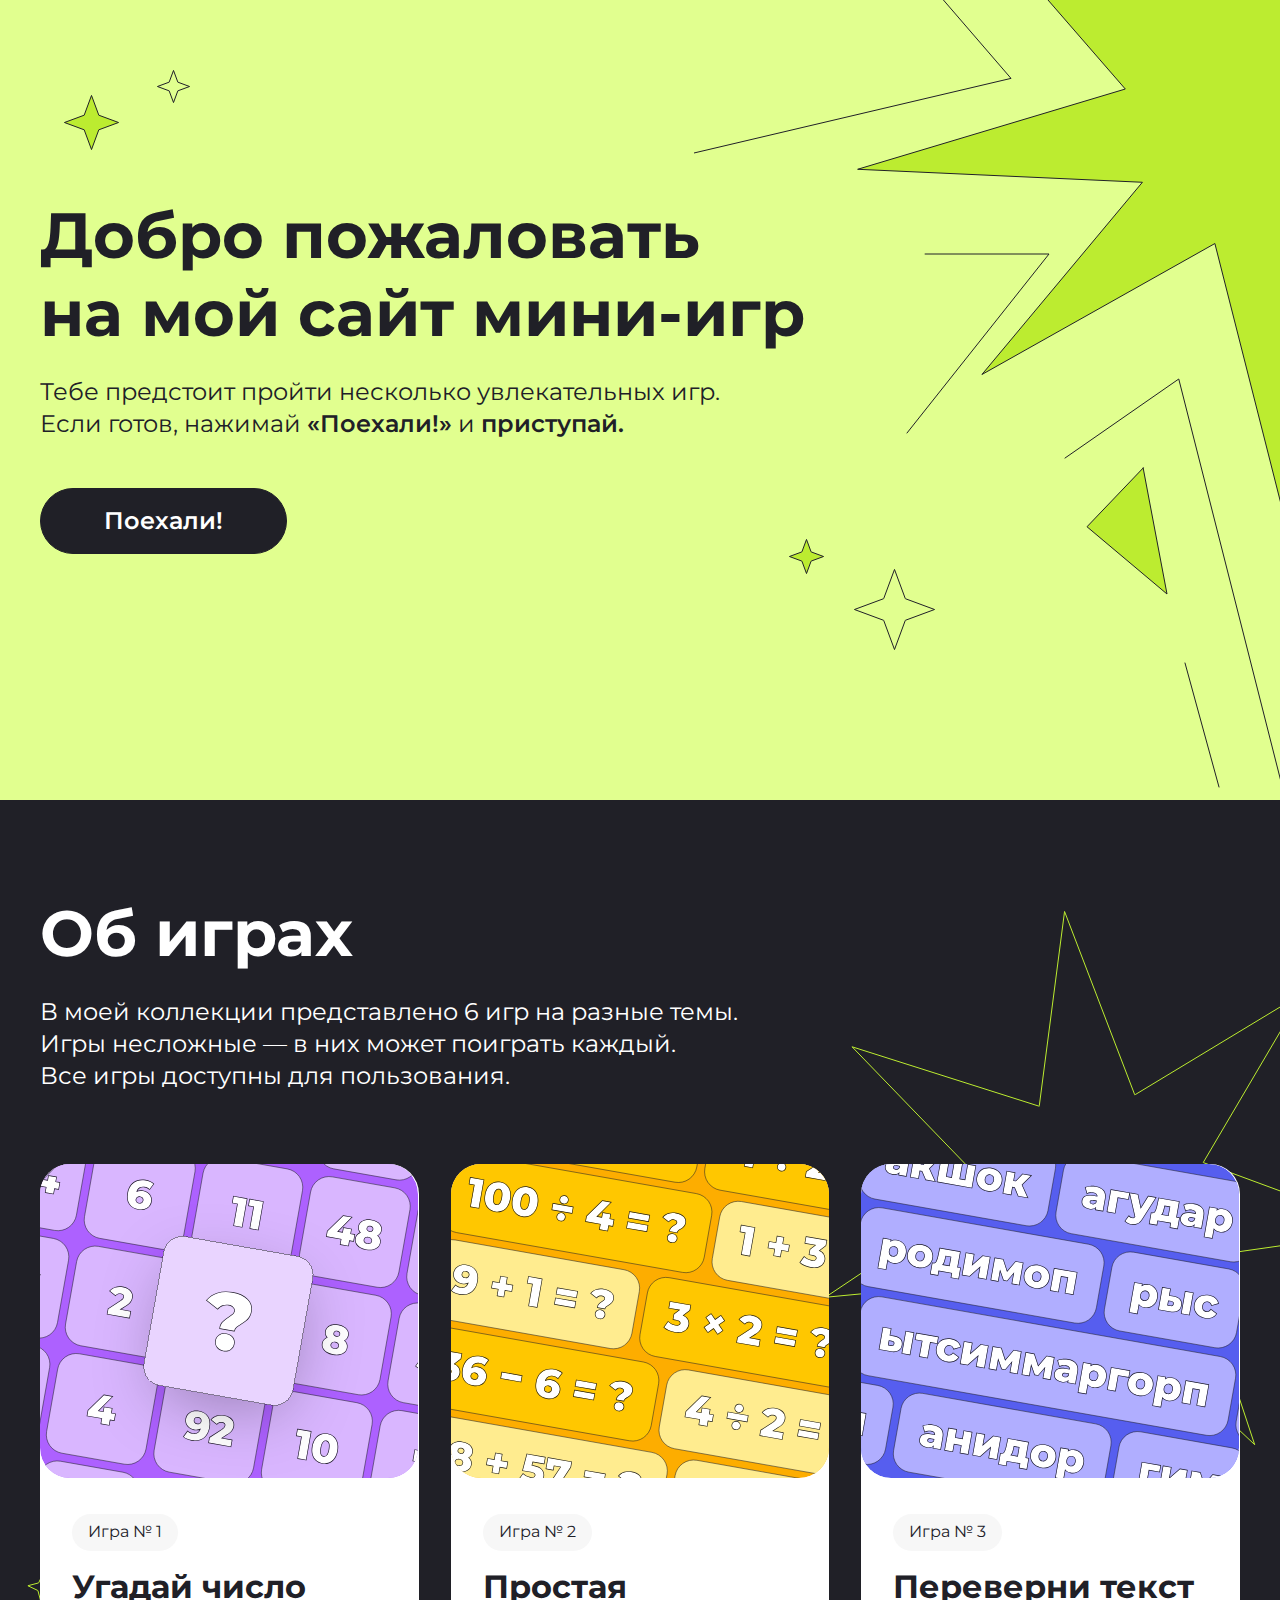
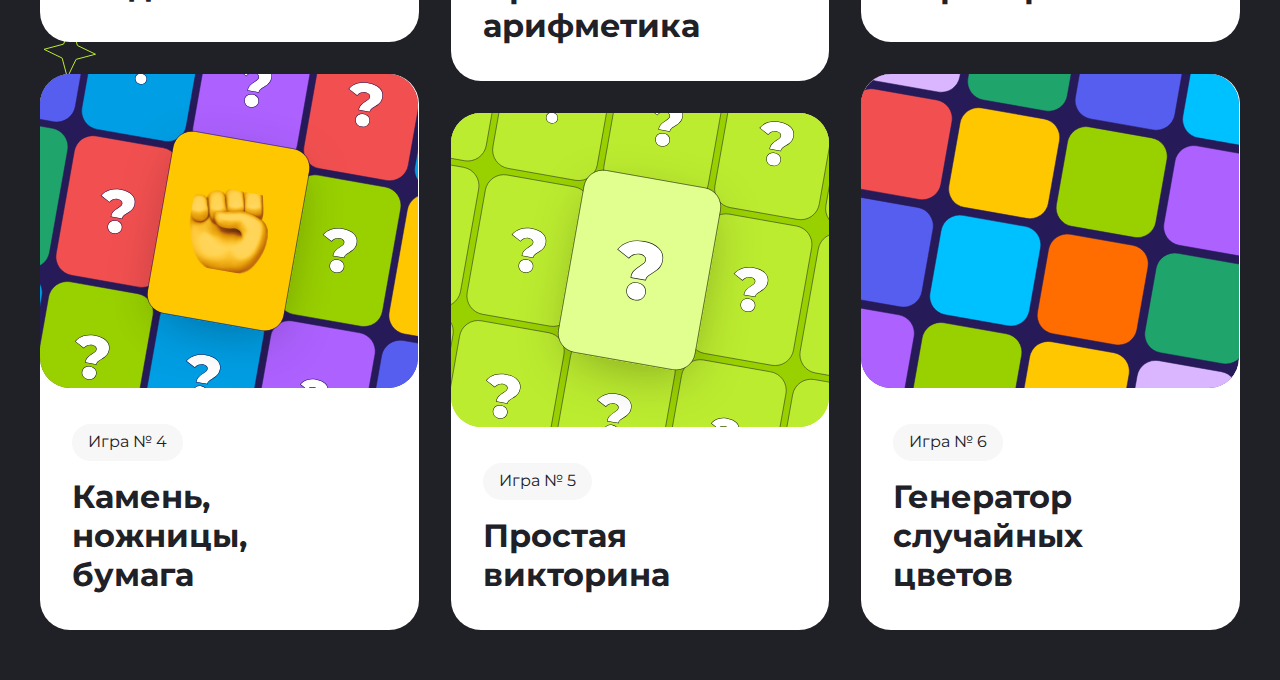
==== index.html @ 07f4a52b "v0.1" ====
<!DOCTYPE html>
<html lang="en">
<head>
    <meta charset="UTF-8">
    <meta name="viewport" content="width=device-width, initial-scale=1.0">
    <title>Сайт с мини-играми</title>
    <link rel="preconnect" href="https://fonts.googleapis.com">
    <link rel="preconnect" href="https://fonts.gstatic.com" crossorigin>
    <link href="https://fonts.googleapis.com/css2?family=Montserrat:wght@100..900&display=swap" rel="stylesheet">
    <link rel="stylesheet" href="css/style.css">
</head>
<body>
    <header class="top">
        <svg class="bg-img img-rays" width="586" height="800" viewBox="0 0 586 800" fill="none" xmlns="http://www.w3.org/2000/svg">
            <g clip-path="url(#clip0_13011_65)">
            <path d="M240.793 -10L317 78.3799L0 153" stroke="#202027" stroke-linecap="round"/>
            <path d="M231.082 254H355L213 433" stroke="#202027" stroke-linecap="round"/>
            <path d="M371 458.046L484.76 379L590.882 797" stroke="#202027" stroke-linecap="round"/>
            <path d="M449.159 468L393 526.765L473 594L449.159 468Z" fill="#BCEC30" stroke="#202027" stroke-linecap="round"/>
            <path d="M491 663L525 787" stroke="#202027" stroke-linecap="round"/>
            </g>
            <defs>
            <clipPath id="clip0_13011_65">
            <rect width="586" height="800" fill="white"/>
            </clipPath>
            </defs>
        </svg>
        <svg class="bg-img img-star-1" width="809" height="788" viewBox="0 0 809 788" fill="none" xmlns="http://www.w3.org/2000/svg">
            <path d="M534.682 308.406C544.111 311.031 806.516 421.965 806.516 421.965L528.111 451.848L703.994 677.661L456.036 523.413L430.772 784.856L360.884 509.531L127.938 640.493L288.405 448.266L3.62971 435.289L271.303 355.027L72.404 125.959L352.036 257.504L416.031 3.6903L444.768 258.048L699.48 82.6023L534.682 308.406Z" fill="#BCEC30" stroke="#202027" stroke-miterlimit="10" stroke-linecap="round"/>
        </svg>
        <svg class="bg-img img-star-2" width="57" height="57" viewBox="0 0 57 57" fill="none" xmlns="http://www.w3.org/2000/svg">
            <path d="M28.5 1.44077L35.7287 20.9759L35.8084 21.1916L36.0241 21.2713L55.5592 28.5L36.0241 35.7287L35.8084 35.8084L35.7287 36.0241L28.5 55.5592L21.2713 36.0241L21.1916 35.8084L20.9759 35.7287L1.44077 28.5L20.9759 21.2713L21.1916 21.1916L21.2713 20.9759L28.5 1.44077Z" fill="#BCEC30" stroke="#202027"/>
        </svg>
        <svg class="bg-img img-star-3" width="35" height="35" viewBox="0 0 35 35" fill="none" xmlns="http://www.w3.org/2000/svg">
            <path d="M17.5 1.44077L21.7577 12.9469L21.8375 13.1626L22.0531 13.2423L33.5592 17.5L22.0531 21.7577L21.8375 21.8375L21.7577 22.0531L17.5 33.5592L13.2423 22.0531L13.1626 21.8375L12.9469 21.7577L1.44077 17.5L12.9469 13.2423L13.1626 13.1626L13.2423 12.9469L17.5 1.44077Z" stroke="#202027"/>
        </svg>
        <svg class="bg-img img-star-4" width="37" height="37" viewBox="0 0 37 37" fill="none" xmlns="http://www.w3.org/2000/svg">
            <path d="M18.5 1.44077L23.0278 13.6768L23.1075 13.8925L23.3232 13.9722L35.5592 18.5L23.3232 23.0278L23.1075 23.1075L23.0278 23.3232L18.5 35.5592L13.9722 23.3232L13.8925 23.1075L13.6768 23.0278L1.44077 18.5L13.6768 13.9722L13.8925 13.8925L13.9722 13.6768L18.5 1.44077Z" fill="#BCEC30" stroke="#202027"/>
        </svg>
        <svg class="bg-img img-star-5" width="83" height="83" viewBox="0 0 83 83" fill="none" xmlns="http://www.w3.org/2000/svg">
            <path d="M41.5 1.44077L52.2398 30.4648L52.3196 30.6804L52.5352 30.7602L81.5592 41.5L52.5352 52.2398L52.3196 52.3196L52.2398 52.5352L41.5 81.5592L30.7602 52.5352L30.6804 52.3196L30.4648 52.2398L1.44077 41.5L30.4648 30.7602L30.6804 30.6804L30.7602 30.4648L41.5 1.44077Z" stroke="#202027"/>
        </svg>
        <div class="top__offer container">
            <h1 class="top__title">
                Добро пожаловать <br> на мой сайт мини-игр
            </h1>
            <p class="top__text text">
                Тебе предстоит пройти несколько увлекательных игр. Если готов, нажимай <span class="text-bold">«Поехали!»</span> и <span class="text-bold">приступай.</span>
            </p>
            <a href="#" class="btn">
                Поехали!
            </a>
        </div>
    </header>
    <section class="about container">
        <svg class="bg-img img-star-7" width="567" height="568" viewBox="0 0 567 568" fill="none" xmlns="http://www.w3.org/2000/svg">
            <path d="M311.569 185.338L311.783 185.897L312.295 185.587L479.842 84.2785L380.534 253.019L380.23 253.534L380.791 253.742L564.461 321.57L370.617 349.135L370.025 349.22L370.213 349.787L431.699 535.677L289.288 401.31L288.853 400.9L288.526 401.401L181.527 565.373L197.787 370.254L197.837 369.658L197.242 369.715L2.33088 388.295L165.018 279.354L165.515 279.021L165.1 278.591L29.0482 137.788L215.656 197.059L216.226 197.24L216.303 196.646L241.561 2.48796L311.569 185.338Z" stroke="#BCEC30"/>
        </svg>
        <svg class="bg-img img-star-8" width="32" height="32" viewBox="0 0 32 32" fill="none" xmlns="http://www.w3.org/2000/svg">
            <path d="M17.4367 1.92177L20.2175 12.4032L20.2765 12.6255L20.4836 12.7254L30.2505 17.4371L19.7691 20.218L19.5469 20.2769L19.447 20.484L14.7352 30.251L11.9544 19.7695L11.8954 19.5473L11.6883 19.4474L1.92137 14.7356L12.4028 11.9548L12.6251 11.8958L12.7249 11.6887L17.4367 1.92177Z" stroke="#BCEC30"/>
        </svg>
        <svg class="bg-img img-star-9" width="55" height="55" viewBox="0 0 55 55" fill="none" xmlns="http://www.w3.org/2000/svg">
            <path d="M30.2217 2.02575L35.3236 21.2556L35.3826 21.4778L35.5896 21.5777L53.5086 30.2221L34.2788 35.324L34.0566 35.3829L33.9567 35.59L25.3123 53.5089L20.2104 34.2791L20.1514 34.0569L19.9443 33.957L2.02539 25.3126L21.2552 20.2107L21.4774 20.1518L21.5773 19.9447L30.2217 2.02575Z" stroke="#BCEC30"/>
        </svg>        
        <h2 class="about__title">
            Об играх
        </h2>
        <p class="text about__text">
            В моей коллекции представлено 6 игр на разные темы.<br>
            Игры несложные — в них может поиграть каждый.<br>
            Все игры доступны для пользования.<br>
        </p>
        <div class="about__cards grid-columns">
            <a href="#" class="about__card game-card game-card_1">
                <div class="about__img">
                    <svg width="378" height="314" viewBox="0 0 378 314" fill="none" xmlns="http://www.w3.org/2000/svg">
                        <g clip-path="url(#clip0_13_2814)">
                        <rect width="378" height="314" rx="30" fill="#AD61FF"/>
                        <rect x="0.202599" y="0.28958" width="100.967" height="100.967" rx="18.775" transform="matrix(0.984808 0.173648 -0.174411 0.984673 185.125 -117.108)" fill="#D9B6FF"/>
                        <rect x="0.202599" y="0.28958" width="100.967" height="100.967" rx="18.775" transform="matrix(0.984808 0.173648 -0.174411 0.984673 185.125 -117.108)" stroke="#202027" stroke-width="0.5"/>
                        <rect x="0.202599" y="0.28958" width="100.967" height="100.967" rx="18.775" transform="matrix(0.984808 0.173648 -0.174411 0.984673 292.622 -98.1532)" fill="#D9B6FF"/>
                        <rect x="0.202599" y="0.28958" width="100.967" height="100.967" rx="18.775" transform="matrix(0.984808 0.173648 -0.174411 0.984673 292.622 -98.1532)" stroke="#202027" stroke-width="0.5"/>
                        <rect x="0.202599" y="0.28958" width="100.967" height="100.967" rx="18.775" transform="matrix(0.984808 0.173648 -0.174411 0.984673 -48.8097 -47.5976)" fill="#D9B6FF"/>
                        <rect x="0.202599" y="0.28958" width="100.967" height="100.967" rx="18.775" transform="matrix(0.984808 0.173648 -0.174411 0.984673 -48.8097 -47.5976)" stroke="#202027" stroke-width="0.5"/>
                        <mask id="path-5-outside-1_13_2814" maskUnits="userSpaceOnUse" x="-38.5192" y="-9.01275" width="62.5256" height="40.5965" fill="black">
                        <rect fill="white" x="-38.5192" y="-9.01275" width="62.5256" height="40.5965"/>
                        <path d="M-9.57685 20.0775L-13.7337 19.3445L-14.6823 24.6998L-22.3965 23.3396L-21.448 17.9843L-36.2369 15.3766L-35.3237 10.2212L-19.6797 -5.03034L-11.4858 -3.58554L-25.7725 10.7514L-20.0968 11.7521L-19.2544 6.99636L-11.78 8.3143L-12.6224 13.0701L-8.46549 13.8031L-9.57685 20.0775ZM18.41 25.0123L14.2531 24.2794L13.3046 29.6346L5.59033 28.2744L6.53889 22.9191L-8.25004 20.3115L-7.33688 15.156L8.30714 -0.0955L16.501 1.3493L2.21432 15.6862L7.89007 16.687L8.73244 11.9312L16.2068 13.2491L15.3645 18.0049L19.5214 18.7379L18.41 25.0123Z"/>
                        </mask>
                        <path d="M-9.57685 20.0775L-13.7337 19.3445L-14.6823 24.6998L-22.3965 23.3396L-21.448 17.9843L-36.2369 15.3766L-35.3237 10.2212L-19.6797 -5.03034L-11.4858 -3.58554L-25.7725 10.7514L-20.0968 11.7521L-19.2544 6.99636L-11.78 8.3143L-12.6224 13.0701L-8.46549 13.8031L-9.57685 20.0775ZM18.41 25.0123L14.2531 24.2794L13.3046 29.6346L5.59033 28.2744L6.53889 22.9191L-8.25004 20.3115L-7.33688 15.156L8.30714 -0.0955L16.501 1.3493L2.21432 15.6862L7.89007 16.687L8.73244 11.9312L16.2068 13.2491L15.3645 18.0049L19.5214 18.7379L18.41 25.0123Z" fill="white"/>
                        <path d="M-9.57685 20.0775L-9.68746 20.7019L-9.06293 20.8121L-8.95232 20.1876L-9.57685 20.0775ZM-13.7337 19.3445L-13.6231 18.7201L-14.2477 18.61L-14.3583 19.2344L-13.7337 19.3445ZM-14.6823 24.6998L-14.7929 25.3242L-14.1684 25.4344L-14.0578 24.8099L-14.6823 24.6998ZM-22.3965 23.3396L-23.021 23.2294L-23.1317 23.8539L-22.5071 23.964L-22.3965 23.3396ZM-21.448 17.9843L-20.8234 18.0944L-20.7128 17.47L-21.3374 17.3599L-21.448 17.9843ZM-36.2369 15.3766L-36.8614 15.2665L-36.972 15.8909L-36.3475 16.0011L-36.2369 15.3766ZM-35.3237 10.2212L-35.7664 9.76737L-35.9126 9.90998L-35.9483 10.1111L-35.3237 10.2212ZM-19.6797 -5.03034L-19.5691 -5.65478L-19.8894 -5.71126L-20.1224 -5.48414L-19.6797 -5.03034ZM-11.4858 -3.58554L-11.0367 -3.13818L-10.1789 -3.99903L-11.3752 -4.20998L-11.4858 -3.58554ZM-25.7725 10.7514L-26.2217 10.304L-27.0795 11.1649L-25.8831 11.3758L-25.7725 10.7514ZM-20.0968 11.7521L-20.2074 12.3766L-19.5828 12.4867L-19.4722 11.8623L-20.0968 11.7521ZM-19.2544 6.99636L-19.1438 6.37191L-19.7683 6.26179L-19.8789 6.88624L-19.2544 6.99636ZM-11.78 8.3143L-11.1555 8.42442L-11.0449 7.79997L-11.6694 7.68985L-11.78 8.3143ZM-12.6224 13.0701L-13.2469 12.96L-13.3575 13.5844L-12.733 13.6945L-12.6224 13.0701ZM-8.46549 13.8031L-7.84096 13.9132L-7.73035 13.2887L-8.35488 13.1786L-8.46549 13.8031ZM-9.46625 19.4531L-13.6231 18.7201L-13.8443 19.969L-9.68746 20.7019L-9.46625 19.4531ZM-14.3583 19.2344L-15.3068 24.5897L-14.0578 24.8099L-13.1092 19.4546L-14.3583 19.2344ZM-14.5717 24.0753L-22.2859 22.7151L-22.5071 23.964L-14.7929 25.3242L-14.5717 24.0753ZM-21.772 23.4497L-20.8234 18.0944L-22.0725 17.8742L-23.021 23.2294L-21.772 23.4497ZM-21.3374 17.3599L-36.1263 14.7522L-36.3475 16.0011L-21.5586 18.6087L-21.3374 17.3599ZM-35.6124 15.4867L-34.6992 10.3313L-35.9483 10.1111L-36.8614 15.2665L-35.6124 15.4867ZM-34.8811 10.675L-19.2371 -4.57653L-20.1224 -5.48414L-35.7664 9.76737L-34.8811 10.675ZM-19.7903 -4.40589L-11.5965 -2.96109L-11.3752 -4.20998L-19.5691 -5.65478L-19.7903 -4.40589ZM-11.935 -4.03289L-26.2217 10.304L-25.3234 11.1987L-11.0367 -3.13818L-11.935 -4.03289ZM-25.8831 11.3758L-20.2074 12.3766L-19.9862 11.1277L-25.6619 10.1269L-25.8831 11.3758ZM-19.4722 11.8623L-18.6299 7.10648L-19.8789 6.88624L-20.7213 11.642L-19.4722 11.8623ZM-19.365 7.62081L-11.8906 8.93875L-11.6694 7.68985L-19.1438 6.37191L-19.365 7.62081ZM-12.4045 8.20418L-13.2469 12.96L-11.9978 13.1802L-11.1555 8.42442L-12.4045 8.20418ZM-12.733 13.6945L-8.57609 14.4275L-8.35488 13.1786L-12.5118 12.4456L-12.733 13.6945ZM-9.09002 13.6929L-10.2014 19.9674L-8.95232 20.1876L-7.84096 13.9132L-9.09002 13.6929ZM18.41 25.0123L18.2994 25.6368L18.9239 25.7469L19.0345 25.1225L18.41 25.0123ZM14.2531 24.2794L14.3637 23.6549L13.7392 23.5448L13.6286 24.1692L14.2531 24.2794ZM13.3046 29.6346L13.194 30.2591L13.8185 30.3692L13.9291 29.7447L13.3046 29.6346ZM5.59034 28.2744L4.9658 28.1643L4.8552 28.7887L5.47973 28.8988L5.59034 28.2744ZM6.53889 22.9191L7.16342 23.0293L7.27403 22.4048L6.64949 22.2947L6.53889 22.9191ZM-8.25004 20.3115L-8.87457 20.2013L-8.98517 20.8258L-8.36064 20.9359L-8.25004 20.3115ZM-7.33688 15.156L-7.77952 14.7022L-7.92579 14.8448L-7.96141 15.0459L-7.33688 15.156ZM8.30714 -0.0955002L8.41774 -0.719947L8.09746 -0.776422L7.8645 -0.549307L8.30714 -0.0955002ZM16.501 1.3493L16.9502 1.79665L17.808 0.935807L16.6116 0.724852L16.501 1.3493ZM2.21432 15.6862L1.76516 15.2388L0.907327 16.0997L2.10372 16.3106L2.21432 15.6862ZM7.89007 16.687L7.77947 17.3114L8.404 17.4216L8.5146 16.7971L7.89007 16.687ZM8.73244 11.9312L8.84305 11.3068L8.21852 11.1966L8.10791 11.8211L8.73244 11.9312ZM16.2068 13.2491L16.8314 13.3593L16.942 12.7348L16.3175 12.6247L16.2068 13.2491ZM15.3645 18.0049L14.7399 17.8948L14.6293 18.5192L15.2539 18.6294L15.3645 18.0049ZM19.5214 18.7379L20.1459 18.848L20.2565 18.2236L19.632 18.1134L19.5214 18.7379ZM18.5206 24.3879L14.3637 23.6549L14.1425 24.9038L18.2994 25.6368L18.5206 24.3879ZM13.6286 24.1692L12.68 29.5245L13.9291 29.7447L14.8776 24.3895L13.6286 24.1692ZM13.4152 29.0102L5.70094 27.6499L5.47973 28.8988L13.194 30.2591L13.4152 29.0102ZM6.21487 28.3845L7.16342 23.0293L5.91436 22.809L4.9658 28.1643L6.21487 28.3845ZM6.64949 22.2947L-8.13943 19.687L-8.36064 20.9359L6.42828 23.5436L6.64949 22.2947ZM-7.6255 20.4216L-6.71234 15.2661L-7.96141 15.0459L-8.87457 20.2013L-7.6255 20.4216ZM-6.89424 15.6098L8.74978 0.358308L7.8645 -0.549307L-7.77952 14.7022L-6.89424 15.6098ZM8.19653 0.528947L16.3904 1.97375L16.6116 0.724852L8.41774 -0.719947L8.19653 0.528947ZM16.0518 0.901946L1.76516 15.2388L2.66349 16.1336L16.9502 1.79665L16.0518 0.901946ZM2.10372 16.3106L7.77947 17.3114L8.00068 16.0625L2.32493 15.0617L2.10372 16.3106ZM8.5146 16.7971L9.35698 12.0413L8.10791 11.8211L7.26554 16.5769L8.5146 16.7971ZM8.62184 12.5556L16.0962 13.8736L16.3175 12.6247L8.84305 11.3068L8.62184 12.5556ZM15.5823 13.139L14.7399 17.8948L15.989 18.115L16.8314 13.3593L15.5823 13.139ZM15.2539 18.6294L19.4108 19.3623L19.632 18.1134L15.4751 17.3805L15.2539 18.6294ZM18.8968 18.6278L17.7855 24.9022L19.0345 25.1225L20.1459 18.848L18.8968 18.6278Z" fill="#202027" mask="url(#path-5-outside-1_13_2814)"/>
                        <rect x="0.202599" y="0.28958" width="100.967" height="100.967" rx="18.775" transform="matrix(0.984808 0.173648 -0.174411 0.984673 58.6874 -28.643)" fill="#D9B6FF"/>
                        <rect x="0.202599" y="0.28958" width="100.967" height="100.967" rx="18.775" transform="matrix(0.984808 0.173648 -0.174411 0.984673 58.6874 -28.643)" stroke="#202027" stroke-width="0.5"/>
                        <mask id="path-9-outside-2_13_2814" maskUnits="userSpaceOnUse" x="84.5597" y="12.7202" width="31.1861" height="36.0244" fill="black">
                        <rect fill="white" x="84.5597" y="12.7202" width="31.1861" height="36.0244"/>
                        <path d="M103.065 27.0811C104.824 27.3912 106.37 28.0484 107.704 29.0529C109.042 30.0307 110.017 31.2741 110.629 32.7833C111.272 34.2705 111.441 35.88 111.134 37.6118C110.799 39.5034 110.009 41.095 108.763 42.3865C107.549 43.6561 106.032 44.5426 104.211 45.0458C102.422 45.5272 100.502 45.587 98.4503 45.2252C94.4533 44.5204 91.5056 42.778 89.6074 39.998C87.7091 37.218 87.154 33.6033 87.9421 29.1539C88.5084 25.9567 89.6074 23.3206 91.239 21.2454C92.902 19.1483 94.9588 17.6976 97.4095 16.8933C99.8602 16.0891 102.564 15.9477 105.522 16.4692C107.121 16.7511 108.609 17.1921 109.987 17.7922C111.364 18.3923 112.5 19.1147 113.395 19.9593L109.512 25.1268C108.323 23.928 106.689 23.1454 104.611 22.7789C102.586 22.4218 100.848 22.6924 99.397 23.5905C97.9464 24.4887 96.9415 25.9738 96.3821 28.0457C98.2263 26.9422 100.454 26.6206 103.065 27.0811ZM98.9687 39.5056C100.088 39.7029 101.051 39.543 101.857 39.0257C102.689 38.5131 103.202 37.7106 103.396 36.6183C103.585 35.5526 103.376 34.6365 102.77 33.8703C102.19 33.1087 101.328 32.6268 100.182 32.4248C99.0359 32.2228 98.0443 32.3914 97.2068 32.9306C96.3741 33.4431 95.8634 34.2323 95.6746 35.298C95.4906 36.3371 95.686 37.2508 96.2608 38.039C96.867 38.8053 97.7696 39.2942 98.9687 39.5056Z"/>
                        </mask>
                        <path d="M103.065 27.0811C104.824 27.3912 106.37 28.0484 107.704 29.0529C109.042 30.0307 110.017 31.2741 110.629 32.7833C111.272 34.2705 111.441 35.88 111.134 37.6118C110.799 39.5034 110.009 41.095 108.763 42.3865C107.549 43.6561 106.032 44.5426 104.211 45.0458C102.422 45.5272 100.502 45.587 98.4503 45.2252C94.4533 44.5204 91.5056 42.778 89.6074 39.998C87.7091 37.218 87.154 33.6033 87.9421 29.1539C88.5084 25.9567 89.6074 23.3206 91.239 21.2454C92.902 19.1483 94.9588 17.6976 97.4095 16.8933C99.8602 16.0891 102.564 15.9477 105.522 16.4692C107.121 16.7511 108.609 17.1921 109.987 17.7922C111.364 18.3923 112.5 19.1147 113.395 19.9593L109.512 25.1268C108.323 23.928 106.689 23.1454 104.611 22.7789C102.586 22.4218 100.848 22.6924 99.397 23.5905C97.9464 24.4887 96.9415 25.9738 96.3821 28.0457C98.2263 26.9422 100.454 26.6206 103.065 27.0811ZM98.9687 39.5056C100.088 39.7029 101.051 39.543 101.857 39.0257C102.689 38.5131 103.202 37.7106 103.396 36.6183C103.585 35.5526 103.376 34.6365 102.77 33.8703C102.19 33.1087 101.328 32.6268 100.182 32.4248C99.0359 32.2228 98.0443 32.3914 97.2068 32.9306C96.3741 33.4431 95.8634 34.2323 95.6746 35.298C95.4906 36.3371 95.686 37.2508 96.2608 38.039C96.867 38.8053 97.7696 39.2942 98.9687 39.5056Z" fill="white"/>
                        <path d="M107.704 29.0529L107.322 29.5594L107.329 29.5649L107.704 29.0529ZM110.629 32.7833L110.041 33.0219L110.044 33.0286L110.047 33.0353L110.629 32.7833ZM108.763 42.3865L108.307 41.9466L108.305 41.9485L108.763 42.3865ZM104.211 45.0458L104.376 45.6581L104.38 45.657L104.211 45.0458ZM89.6074 39.998L90.1313 39.6402L89.6074 39.998ZM91.239 21.2454L90.7421 20.8517L90.7405 20.8538L91.239 21.2454ZM109.987 17.7922L110.24 17.2109L109.987 17.7922ZM113.395 19.9593L113.902 20.3399L114.242 19.8869L113.831 19.4981L113.395 19.9593ZM109.512 25.1268L109.061 25.5735L109.578 26.0942L110.019 25.5074L109.512 25.1268ZM99.397 23.5906L99.0634 23.0515L99.397 23.5906ZM96.3821 28.0457L95.7698 27.8809L95.3609 29.3955L96.7076 28.5897L96.3821 28.0457ZM101.857 39.0257L101.524 38.4857L101.514 38.4921L101.857 39.0257ZM102.77 33.8703L102.265 34.2545L102.272 34.2638L102.77 33.8703ZM97.2068 32.9306L97.5392 33.4706L97.55 33.4636L97.2068 32.9306ZM96.2608 38.039L95.7482 38.4128L95.7555 38.4228L95.7632 38.4326L96.2608 38.039ZM102.955 27.7055C104.622 27.9995 106.074 28.6193 107.322 29.5594L108.086 28.5463C106.667 27.4776 105.026 26.7829 103.176 26.4566L102.955 27.7055ZM107.329 29.5649C108.574 30.4744 109.474 31.6239 110.041 33.0219L111.217 32.5447C110.56 30.9243 109.51 29.5869 108.078 28.5409L107.329 29.5649ZM110.047 33.0353C110.637 34.3989 110.796 35.8813 110.509 37.5017L111.758 37.7219C112.085 35.8787 111.908 34.1421 111.211 32.5312L110.047 33.0353ZM110.509 37.5017C110.195 39.2784 109.458 40.7525 108.307 41.9466L109.22 42.8265C110.559 41.4376 111.403 39.7285 111.758 37.7219L110.509 37.5017ZM108.305 41.9485C107.176 43.1291 105.761 43.9596 104.043 44.4347L104.38 45.657C106.302 45.1255 107.922 44.1831 109.221 42.8246L108.305 41.9485ZM104.047 44.4336C102.358 44.8879 100.533 44.9484 98.5609 44.6007L98.3397 45.8496C100.471 46.2255 102.487 46.1665 104.376 45.6581L104.047 44.4336ZM98.5609 44.6007C94.695 43.9191 91.914 42.2511 90.1313 39.6402L89.0835 40.3557C91.0972 43.3049 94.2116 45.1217 98.3397 45.8496L98.5609 44.6007ZM90.1313 39.6402C88.3548 37.0385 87.7973 33.6075 88.5667 29.264L87.3176 29.0438C86.5108 33.599 87.0635 37.3975 89.0835 40.3557L90.1313 39.6402ZM88.5667 29.264C89.1189 26.1462 90.1837 23.6133 91.7375 21.637L90.7405 20.8538C89.0311 23.0278 87.898 25.7672 87.3176 29.0438L88.5667 29.264ZM91.7359 21.6391C93.3247 19.6355 95.2789 18.2597 97.6069 17.4958L97.212 16.2909C94.6386 17.1354 92.4792 18.6611 90.7421 20.8517L91.7359 21.6391ZM97.6069 17.4958C99.943 16.7291 102.54 16.5873 105.412 17.0937L105.633 15.8448C102.589 15.3081 99.7773 15.449 97.212 16.2909L97.6069 17.4958ZM105.412 17.0937C106.965 17.3676 108.405 17.795 109.733 18.3736L110.24 17.2109C108.814 16.5893 107.277 16.1347 105.633 15.8448L105.412 17.0937ZM109.733 18.3736C111.058 18.9506 112.128 19.6358 112.959 20.4204L113.831 19.4981C112.873 18.5935 111.671 17.834 110.24 17.2109L109.733 18.3736ZM112.888 19.5787L109.005 24.7462L110.019 25.5074L113.902 20.3399L112.888 19.5787ZM109.962 24.6802C108.66 23.3675 106.896 22.538 104.721 22.1545L104.5 23.4034C106.482 23.7528 107.985 24.4885 109.061 25.5735L109.962 24.6802ZM104.721 22.1545C102.576 21.7762 100.673 22.0551 99.0634 23.0515L99.7307 24.1296C101.023 23.3296 102.595 23.0675 104.5 23.4034L104.721 22.1545ZM99.0634 23.0515C97.4428 24.055 96.3598 25.6953 95.7698 27.8809L96.9945 28.2105C97.5231 26.2522 98.4501 24.9225 99.7307 24.1296L99.0634 23.0515ZM96.7076 28.5897C98.3921 27.5817 100.457 27.2651 102.955 27.7055L103.176 26.4566C100.451 25.9761 98.0605 26.3026 96.0567 27.5017L96.7076 28.5897ZM98.8581 40.13C100.103 40.3496 101.234 40.1783 102.199 39.5592L101.514 38.4921C100.867 38.9076 100.073 39.0563 99.0793 38.8811L98.8581 40.13ZM102.189 39.5656C103.198 38.9446 103.8 37.9724 104.02 36.7284L102.771 36.5082C102.605 37.4489 102.181 38.0816 101.524 38.4858L102.189 39.5656ZM104.02 36.7284C104.237 35.5057 103.999 34.4012 103.267 33.4767L102.272 34.2638C102.753 34.8719 102.932 35.5994 102.771 36.5082L104.02 36.7284ZM103.275 33.4861C102.579 32.5716 101.56 32.0238 100.292 31.8004L100.071 33.0493C101.096 33.2299 101.802 33.6457 102.265 34.2544L103.275 33.4861ZM100.292 31.8004C99.0175 31.5756 97.8579 31.7574 96.8637 32.3976L97.55 33.4636C98.2307 33.0253 99.0543 32.87 100.071 33.0493L100.292 31.8004ZM96.8746 32.3907C95.87 33.0091 95.2666 33.9652 95.0501 35.1879L96.2991 35.4081C96.4601 34.4994 96.8783 33.8772 97.5391 33.4705L96.8746 32.3907ZM95.0501 35.1879C94.8387 36.3815 95.0629 37.4731 95.7482 38.4128L96.7734 37.6652C96.309 37.0284 96.1425 36.2927 96.2991 35.4081L95.0501 35.1879ZM95.7632 38.4326C96.4878 39.3485 97.5451 39.8985 98.8581 40.13L99.0793 38.8811C97.9942 38.6898 97.2462 38.2621 96.7584 37.6454L95.7632 38.4326Z" fill="#202027" mask="url(#path-9-outside-2_13_2814)"/>
                        <rect x="0.202599" y="0.28958" width="100.967" height="100.967" rx="18.775" transform="matrix(0.984808 0.173648 -0.174411 0.984673 166.183 -9.68834)" fill="#D9B6FF"/>
                        <rect x="0.202599" y="0.28958" width="100.967" height="100.967" rx="18.775" transform="matrix(0.984808 0.173648 -0.174411 0.984673 166.183 -9.68834)" stroke="#202027" stroke-width="0.5"/>
                        <mask id="path-13-outside-3_13_2814" maskUnits="userSpaceOnUse" x="187.307" y="30.8066" width="36.9206" height="36.0816" fill="black">
                        <rect fill="white" x="187.307" y="30.8066" width="36.9206" height="36.0816"/>
                        <path d="M206.821 34.9081L201.866 62.8834L193.952 61.4879L197.824 39.6273L192.628 38.711L193.711 32.5965L206.821 34.9081ZM223.02 37.7644L218.065 65.7396L210.151 64.3442L214.023 42.4835L208.827 41.5673L209.91 35.4528L223.02 37.7644Z"/>
                        </mask>
                        <path d="M206.821 34.9081L201.866 62.8834L193.952 61.4879L197.824 39.6273L192.628 38.711L193.711 32.5965L206.821 34.9081ZM223.02 37.7644L218.065 65.7396L210.151 64.3442L214.023 42.4835L208.827 41.5673L209.91 35.4528L223.02 37.7644Z" fill="white"/>
                        <path d="M206.821 34.9081L207.446 35.0183L207.557 34.3938L206.932 34.2837L206.821 34.9081ZM201.866 62.8834L201.756 63.5078L202.38 63.6179L202.491 62.9935L201.866 62.8834ZM193.952 61.4879L193.328 61.3778L193.217 62.0022L193.842 62.1123L193.952 61.4879ZM197.824 39.6273L198.449 39.7374L198.559 39.1129L197.935 39.0028L197.824 39.6273ZM192.628 38.711L192.004 38.6009L191.893 39.2254L192.518 39.3355L192.628 38.711ZM193.711 32.5965L193.822 31.972L193.197 31.8619L193.087 32.4863L193.711 32.5965ZM206.197 34.798L201.242 62.7732L202.491 62.9935L207.446 35.0183L206.197 34.798ZM201.977 62.2589L194.063 60.8634L193.842 62.1123L201.756 63.5078L201.977 62.2589ZM194.577 61.598L198.449 39.7374L197.2 39.5171L193.328 61.3778L194.577 61.598ZM197.935 39.0028L192.739 38.0866L192.518 39.3355L197.714 40.2517L197.935 39.0028ZM193.253 38.8212L194.336 32.7066L193.087 32.4863L192.004 38.6009L193.253 38.8212ZM193.601 33.2209L206.711 35.5326L206.932 34.2837L193.822 31.972L193.601 33.2209ZM223.02 37.7644L223.645 37.8746L223.755 37.2501L223.131 37.14L223.02 37.7644ZM218.065 65.7396L217.954 66.3641L218.579 66.4742L218.69 65.8498L218.065 65.7396ZM210.151 64.3442L209.526 64.2341L209.416 64.8585L210.04 64.9686L210.151 64.3442ZM214.023 42.4835L214.648 42.5937L214.758 41.9692L214.134 41.8591L214.023 42.4835ZM208.827 41.5673L208.202 41.4572L208.092 42.0817L208.716 42.1918L208.827 41.5673ZM209.91 35.4528L210.021 34.8283L209.396 34.7182L209.285 35.3426L209.91 35.4528ZM222.396 37.6543L217.441 65.6295L218.69 65.8498L223.645 37.8746L222.396 37.6543ZM218.176 65.1152L210.262 63.7197L210.04 64.9686L217.954 66.3641L218.176 65.1152ZM210.776 64.4543L214.648 42.5937L213.399 42.3734L209.526 64.2341L210.776 64.4543ZM214.134 41.8591L208.938 40.9429L208.716 42.1918L213.912 43.108L214.134 41.8591ZM209.452 41.6775L210.535 35.5629L209.285 35.3426L208.202 41.4572L209.452 41.6775ZM209.799 36.0772L222.91 38.3889L223.131 37.14L210.021 34.8283L209.799 36.0772Z" fill="#202027" mask="url(#path-13-outside-3_13_2814)"/>
                        <rect x="0.202599" y="0.28958" width="100.967" height="100.967" rx="18.775" transform="matrix(0.984808 0.173648 -0.174411 0.984673 273.681 9.26625)" fill="#D9B6FF"/>
                        <rect x="0.202599" y="0.28958" width="100.967" height="100.967" rx="18.775" transform="matrix(0.984808 0.173648 -0.174411 0.984673 273.681 9.26625)" stroke="#202027" stroke-width="0.5"/>
                        <mask id="path-17-outside-4_13_2814" maskUnits="userSpaceOnUse" x="284.289" y="47.9379" width="60.7304" height="41.2338" fill="black">
                        <rect fill="white" x="284.289" y="47.9379" width="60.7304" height="41.2338"/>
                        <path d="M313.343 77.0171L309.186 76.2841L308.237 81.6394L300.523 80.2791L301.471 74.9239L286.682 72.3162L287.596 67.1608L303.24 51.9092L311.434 53.354L297.147 67.6909L302.823 68.6917L303.665 63.9359L311.139 65.2539L310.297 70.0097L314.454 70.7426L313.343 77.0171ZM337.148 71.5296C338.295 72.5011 339.118 73.5942 339.617 74.8087C340.117 76.0232 340.241 77.3365 339.991 78.7486C339.68 80.507 338.9 81.9631 337.651 83.1167C336.403 84.2703 334.795 85.0447 332.829 85.4398C330.863 85.835 328.681 85.8212 326.283 85.3983C323.885 84.9754 321.83 84.2422 320.119 83.1986C318.408 82.1551 317.164 80.8779 316.387 79.3672C315.61 77.8566 315.378 76.222 315.689 74.4635C315.939 73.0515 316.508 71.8603 317.394 70.8901C318.28 69.9199 319.429 69.1746 320.84 68.6541C319.999 67.8189 319.397 66.8747 319.034 65.8216C318.697 64.7732 318.633 63.6628 318.84 62.4905C319.128 60.8653 319.847 59.5221 320.997 58.461C322.151 57.3732 323.627 56.6443 325.424 56.2742C327.247 55.9088 329.251 55.9188 331.436 56.3041C333.621 56.6893 335.494 57.363 337.055 58.3251C338.642 59.2919 339.791 60.4836 340.502 61.9003C341.218 63.2903 341.432 64.7979 341.144 66.4232C340.936 67.5955 340.481 68.6142 339.778 69.4794C339.102 70.3493 338.225 71.0327 337.148 71.5296ZM330.452 61.8591C329.466 61.6853 328.62 61.8108 327.912 62.2356C327.21 62.6337 326.776 63.299 326.611 64.2315C326.45 65.1374 326.616 65.9085 327.108 66.5447C327.631 67.159 328.399 67.5554 329.412 67.7339C330.424 67.9125 331.282 67.8027 331.984 67.4045C332.692 66.9797 333.125 66.3144 333.286 65.4085C333.451 64.476 333.272 63.7026 332.749 63.0883C332.23 62.4474 331.465 62.0377 330.452 61.8591ZM327.267 79.8432C328.546 80.0687 329.613 79.9409 330.467 79.4597C331.353 78.9565 331.891 78.172 332.079 77.1063C332.268 76.0406 332.031 75.1332 331.366 74.3841C330.733 73.6132 329.778 73.1149 328.498 72.8894C327.219 72.6638 326.137 72.8027 325.251 73.3058C324.396 73.7871 323.875 74.5605 323.686 75.6263C323.497 76.692 323.719 77.6103 324.352 78.3813C325.016 79.1304 325.988 79.6177 327.267 79.8432Z"/>
                        </mask>
                        <path d="M313.343 77.0171L309.186 76.2841L308.237 81.6394L300.523 80.2791L301.471 74.9239L286.682 72.3162L287.596 67.1608L303.24 51.9092L311.434 53.354L297.147 67.6909L302.823 68.6917L303.665 63.9359L311.139 65.2539L310.297 70.0097L314.454 70.7426L313.343 77.0171ZM337.148 71.5296C338.295 72.5011 339.118 73.5942 339.617 74.8087C340.117 76.0232 340.241 77.3365 339.991 78.7486C339.68 80.507 338.9 81.9631 337.651 83.1167C336.403 84.2703 334.795 85.0447 332.829 85.4398C330.863 85.835 328.681 85.8212 326.283 85.3983C323.885 84.9754 321.83 84.2422 320.119 83.1986C318.408 82.1551 317.164 80.8779 316.387 79.3672C315.61 77.8566 315.378 76.222 315.689 74.4635C315.939 73.0515 316.508 71.8603 317.394 70.8901C318.28 69.9199 319.429 69.1746 320.84 68.6541C319.999 67.8189 319.397 66.8747 319.034 65.8216C318.697 64.7732 318.633 63.6628 318.84 62.4905C319.128 60.8653 319.847 59.5221 320.997 58.461C322.151 57.3732 323.627 56.6443 325.424 56.2742C327.247 55.9088 329.251 55.9188 331.436 56.3041C333.621 56.6893 335.494 57.363 337.055 58.3251C338.642 59.2919 339.791 60.4836 340.502 61.9003C341.218 63.2903 341.432 64.7979 341.144 66.4232C340.936 67.5955 340.481 68.6142 339.778 69.4794C339.102 70.3493 338.225 71.0327 337.148 71.5296ZM330.452 61.8591C329.466 61.6853 328.62 61.8108 327.912 62.2356C327.21 62.6337 326.776 63.299 326.611 64.2315C326.45 65.1374 326.616 65.9085 327.108 66.5447C327.631 67.159 328.399 67.5554 329.412 67.7339C330.424 67.9125 331.282 67.8027 331.984 67.4045C332.692 66.9797 333.125 66.3144 333.286 65.4085C333.451 64.476 333.272 63.7026 332.749 63.0883C332.23 62.4474 331.465 62.0377 330.452 61.8591ZM327.267 79.8432C328.546 80.0687 329.613 79.9409 330.467 79.4597C331.353 78.9565 331.891 78.172 332.079 77.1063C332.268 76.0406 332.031 75.1332 331.366 74.3841C330.733 73.6132 329.778 73.1149 328.498 72.8894C327.219 72.6638 326.137 72.8027 325.251 73.3058C324.396 73.7871 323.875 74.5605 323.686 75.6263C323.497 76.692 323.719 77.6103 324.352 78.3813C325.016 79.1304 325.988 79.6177 327.267 79.8432Z" fill="white"/>
                        <path d="M313.343 77.0171L313.232 77.6415L313.856 77.7516L313.967 77.1272L313.343 77.0171ZM309.186 76.2841L309.296 75.6596L308.672 75.5495L308.561 76.174L309.186 76.2841ZM308.237 81.6394L308.126 82.2638L308.751 82.3739L308.862 81.7495L308.237 81.6394ZM300.523 80.2791L299.898 80.169L299.788 80.7935L300.412 80.9036L300.523 80.2791ZM301.471 74.9239L302.096 75.034L302.207 74.4095L301.582 74.2994L301.471 74.9239ZM286.682 72.3162L286.058 72.2061L285.947 72.8305L286.572 72.9406L286.682 72.3162ZM287.596 67.1608L287.153 66.7069L287.007 66.8495L286.971 67.0506L287.596 67.1608ZM303.24 51.9092L303.35 51.2848L303.03 51.2283L302.797 51.4554L303.24 51.9092ZM311.434 53.354L311.883 53.8014L312.741 52.9405L311.544 52.7296L311.434 53.354ZM297.147 67.6909L296.698 67.2436L295.84 68.1044L297.036 68.3154L297.147 67.6909ZM302.823 68.6917L302.712 69.3162L303.337 69.4263L303.447 68.8018L302.823 68.6917ZM303.665 63.9359L303.776 63.3115L303.151 63.2014L303.04 63.8258L303.665 63.9359ZM311.139 65.2539L311.764 65.364L311.875 64.7395L311.25 64.6294L311.139 65.2539ZM310.297 70.0097L309.672 69.8995L309.562 70.524L310.186 70.6341L310.297 70.0097ZM314.454 70.7426L315.078 70.8527L315.189 70.2283L314.564 70.1182L314.454 70.7426ZM313.453 76.3926L309.296 75.6596L309.075 76.9085L313.232 77.6415L313.453 76.3926ZM308.561 76.174L307.613 81.5292L308.862 81.7495L309.81 76.3942L308.561 76.174ZM308.348 81.0149L300.633 79.6547L300.412 80.9036L308.126 82.2638L308.348 81.0149ZM301.147 80.3892L302.096 75.034L300.847 74.8137L299.898 80.169L301.147 80.3892ZM301.582 74.2994L286.793 71.6917L286.572 72.9406L301.361 75.5483L301.582 74.2994ZM287.307 72.4263L288.22 67.2709L286.971 67.0506L286.058 72.2061L287.307 72.4263ZM288.038 67.6146L303.682 52.363L302.797 51.4554L287.153 66.7069L288.038 67.6146ZM303.129 52.5337L311.323 53.9785L311.544 52.7296L303.35 51.2848L303.129 52.5337ZM310.984 52.9067L296.698 67.2436L297.596 68.1383L311.883 53.8014L310.984 52.9067ZM297.036 68.3154L302.712 69.3162L302.933 68.0673L297.257 67.0665L297.036 68.3154ZM303.447 68.8018L304.29 64.0461L303.04 63.8258L302.198 68.5816L303.447 68.8018ZM303.554 64.5604L311.029 65.8783L311.25 64.6294L303.776 63.3115L303.554 64.5604ZM310.515 65.1437L309.672 69.8995L310.922 70.1198L311.764 65.364L310.515 65.1437ZM310.186 70.6341L314.343 71.3671L314.564 70.1182L310.408 69.3852L310.186 70.6341ZM313.829 70.6325L312.718 76.9069L313.967 77.1272L315.078 70.8527L313.829 70.6325ZM337.148 71.5296L336.883 70.9539L335.979 71.3707L336.738 72.0135L337.148 71.5296ZM339.617 74.8087L340.204 74.5673L339.617 74.8087ZM337.651 83.1167L337.221 82.6512L337.651 83.1167ZM332.829 85.4398L332.954 86.0615L332.829 85.4398ZM320.119 83.1986L319.788 83.74L320.119 83.1986ZM316.387 79.3672L316.951 79.0771L316.387 79.3672ZM320.84 68.6541L321.059 69.249L321.993 68.9046L321.287 68.204L320.84 68.6541ZM319.034 65.8216L318.429 66.0157L318.434 66.0286L319.034 65.8216ZM320.997 58.461L321.427 58.9267L321.432 58.9222L320.997 58.461ZM325.424 56.2742L325.299 55.6525L325.296 55.6532L325.424 56.2742ZM337.055 58.3251L336.722 58.8649L336.725 58.8667L337.055 58.3251ZM340.502 61.9003L339.935 62.1849L339.938 62.1908L340.502 61.9003ZM339.778 69.4794L339.286 69.0798L339.277 69.0905L339.778 69.4794ZM327.912 62.2356L328.225 62.7871L328.232 62.7832L328.239 62.779L327.912 62.2356ZM327.108 66.5447L326.606 66.9327L326.615 66.9445L326.625 66.956L327.108 66.5447ZM331.984 67.4045L332.297 67.9561L332.304 67.9521L332.311 67.948L331.984 67.4045ZM332.749 63.0883L332.256 63.4873L332.261 63.4935L332.266 63.4996L332.749 63.0883ZM330.467 79.4597L330.778 80.0121L330.78 80.0109L330.467 79.4597ZM331.366 74.3841L330.876 74.7866L330.884 74.7959L330.892 74.805L331.366 74.3841ZM325.251 73.3058L325.562 73.8583L325.564 73.8571L325.251 73.3058ZM324.352 78.3813L323.861 78.7838L323.869 78.7931L323.877 78.8022L324.352 78.3813ZM336.738 72.0135C337.818 72.929 338.575 73.9421 339.031 75.0501L340.204 74.5673C339.661 73.2462 338.771 72.0732 337.558 71.0457L336.738 72.0135ZM339.031 75.0501C339.48 76.1433 339.598 77.3335 339.367 78.6385L340.616 78.8587C340.885 77.3395 340.753 75.9031 340.204 74.5673L339.031 75.0501ZM339.367 78.6385C339.078 80.2679 338.362 81.5967 337.221 82.6512L338.081 83.5822C339.437 82.3295 340.281 80.7462 340.616 78.8587L339.367 78.6385ZM337.221 82.6512C336.072 83.7124 334.577 84.4418 332.705 84.8182L332.954 86.0615C335.013 85.6475 336.733 84.8282 338.081 83.5822L337.221 82.6512ZM332.705 84.8182C330.831 85.1948 328.73 85.1858 326.393 84.7738L326.172 86.0227C328.632 86.4565 330.896 86.4752 332.954 86.0615L332.705 84.8182ZM326.393 84.7738C324.057 84.3618 322.08 83.6519 320.449 82.6573L319.788 83.74C321.58 84.8325 323.712 85.589 326.172 86.0227L326.393 84.7738ZM320.449 82.6573C318.819 81.6633 317.666 80.4668 316.951 79.0771L315.823 79.6574C316.662 81.2891 317.996 82.6468 319.788 83.74L320.449 82.6573ZM316.951 79.0771C316.241 77.6962 316.025 76.2031 316.314 74.5737L315.065 74.3534C314.73 76.2409 314.98 78.017 315.823 79.6574L316.951 79.0771ZM316.314 74.5737C316.545 73.2687 317.064 72.1908 317.862 71.3175L316.926 70.4627C315.951 71.5298 315.334 72.8342 315.065 74.3534L316.314 74.5737ZM317.862 71.3175C318.671 70.4324 319.729 69.7394 321.059 69.249L320.621 68.0592C319.128 68.6097 317.89 69.4074 316.926 70.4627L317.862 71.3175ZM321.287 68.204C320.51 67.4326 319.963 66.5702 319.633 65.6146L318.434 66.0286C318.831 67.1792 319.487 68.2052 320.393 69.1042L321.287 68.204ZM319.638 65.6275C319.335 64.6851 319.274 63.6798 319.465 62.6006L318.216 62.3804C317.992 63.6458 318.059 64.8612 318.43 66.0157L319.638 65.6275ZM319.465 62.6006C319.73 61.1039 320.385 59.8883 321.427 58.9267L320.567 57.9952C319.309 59.1559 318.527 60.6266 318.216 62.3804L319.465 62.6006ZM321.432 58.9222C322.488 57.9271 323.851 57.2453 325.551 56.8952L325.296 55.6532C323.402 56.0432 321.815 56.8192 320.562 57.9997L321.432 58.9222ZM325.548 56.8959C327.28 56.5487 329.204 56.5543 331.326 56.9285L331.547 55.6796C329.299 55.2832 327.214 55.2689 325.299 55.6525L325.548 56.8959ZM331.326 56.9285C333.448 57.3027 335.242 57.9526 336.722 58.8649L337.388 57.7853C335.746 56.7734 333.795 56.076 331.547 55.6796L331.326 56.9285ZM336.725 58.8667C338.228 59.7825 339.286 60.8916 339.935 62.1849L341.069 61.6156C340.296 60.0757 339.056 58.8013 337.385 57.7835L336.725 58.8667ZM339.938 62.1908C340.587 63.4504 340.784 64.8163 340.519 66.313L341.768 66.5333C342.079 64.7796 341.849 63.1302 341.066 61.6098L339.938 62.1908ZM340.519 66.313C340.329 67.3867 339.916 68.3041 339.286 69.0799L340.27 69.8789C341.046 68.9243 341.543 67.8042 341.768 66.5333L340.519 66.313ZM339.277 69.0905C338.668 69.8741 337.875 70.4962 336.883 70.9539L337.413 72.1053C338.576 71.5692 339.535 70.8244 340.279 69.8682L339.277 69.0905ZM330.563 61.2347C329.46 61.0402 328.451 61.1725 327.586 61.6921L328.239 62.779C328.788 62.449 329.473 62.3304 330.342 62.4836L330.563 61.2347ZM327.6 61.684C326.703 62.1921 326.178 63.0386 325.986 64.1214L327.235 64.3417C327.374 63.5595 327.716 63.0754 328.225 62.7871L327.6 61.684ZM325.986 64.1214C325.8 65.1754 325.989 66.1342 326.606 66.9327L327.61 66.1567C327.243 65.6827 327.101 65.0995 327.235 64.3417L325.986 64.1214ZM326.625 66.956C327.267 67.7102 328.184 68.1614 329.301 68.3584L329.522 67.1095C328.614 66.9494 327.995 66.6077 327.591 66.1334L326.625 66.956ZM329.301 68.3584C330.418 68.5554 331.434 68.445 332.297 67.9561L331.672 66.853C331.129 67.1604 330.43 67.2696 329.522 67.1095L329.301 68.3584ZM332.311 67.948C333.195 67.4171 333.722 66.5819 333.91 65.5187L332.661 65.2984C332.529 66.0469 332.189 66.5424 331.658 66.861L332.311 67.948ZM333.91 65.5187C334.102 64.4358 333.899 63.4609 333.232 62.6771L332.266 63.4996C332.645 63.9443 332.8 64.5163 332.661 65.2984L333.91 65.5187ZM333.242 62.6894C332.605 61.9024 331.688 61.433 330.563 61.2347L330.342 62.4836C331.242 62.6424 331.855 62.9924 332.256 63.4873L333.242 62.6894ZM327.156 80.4677C328.533 80.7103 329.759 80.5859 330.778 80.0121L330.156 78.9072C329.466 79.2959 328.559 79.4271 327.377 79.2188L327.156 80.4677ZM330.78 80.0109C331.842 79.4079 332.485 78.4549 332.704 77.2164L331.455 76.9962C331.297 77.8892 330.865 78.505 330.154 78.9084L330.78 80.0109ZM332.704 77.2164C332.923 75.9777 332.645 74.8701 331.841 73.9633L330.892 74.805C331.416 75.3963 331.613 76.1034 331.455 76.9962L332.704 77.2164ZM331.857 73.9817C331.102 73.0622 329.991 72.5087 328.609 72.2649L328.388 73.5138C329.564 73.7211 330.365 74.1641 330.876 74.7866L331.857 73.9817ZM328.609 72.2649C327.226 72.021 325.984 72.1603 324.938 72.7546L325.564 73.8571C326.29 73.445 327.213 73.3067 328.388 73.5138L328.609 72.2649ZM324.94 72.7534C323.901 73.3382 323.279 74.2856 323.061 75.5161L324.31 75.7364C324.47 74.8355 324.891 74.2359 325.562 73.8583L324.94 72.7534ZM323.061 75.5161C322.843 76.7467 323.1 77.8566 323.861 78.7838L324.842 77.9789C324.338 77.3641 324.151 76.6373 324.31 75.7364L323.061 75.5161ZM323.877 78.8022C324.661 79.6864 325.778 80.2247 327.156 80.4677L327.377 79.2188C326.197 79.0106 325.371 78.5744 324.827 77.9605L323.877 78.8022Z" fill="#202027" mask="url(#path-17-outside-4_13_2814)"/>
                        <rect x="0.202599" y="0.28958" width="100.967" height="100.967" rx="18.775" transform="matrix(0.984808 0.173648 -0.174411 0.984673 381.178 28.2208)" fill="#D9B6FF"/>
                        <rect x="0.202599" y="0.28958" width="100.967" height="100.967" rx="18.775" transform="matrix(0.984808 0.173648 -0.174411 0.984673 381.178 28.2208)" stroke="#202027" stroke-width="0.5"/>
                        <rect x="0.202599" y="0.28958" width="100.967" height="100.967" rx="18.775" transform="matrix(0.984808 0.173648 -0.174411 0.984673 -67.7511 59.8219)" fill="#D9B6FF"/>
                        <rect x="0.202599" y="0.28958" width="100.967" height="100.967" rx="18.775" transform="matrix(0.984808 0.173648 -0.174411 0.984673 -67.7511 59.8219)" stroke="#202027" stroke-width="0.5"/>
                        <mask id="path-22-outside-5_13_2814" maskUnits="userSpaceOnUse" x="-55.6653" y="98.754" width="57.776" height="40.7129" fill="black">
                        <rect fill="white" x="-55.6653" y="98.754" width="57.776" height="40.7129"/>
                        <path d="M-36.3508 113.257C-34.5921 113.568 -33.0461 114.225 -31.7126 115.229C-30.3745 116.207 -29.3994 117.451 -28.7874 118.96C-28.144 120.447 -27.9757 122.056 -28.2824 123.788C-28.6175 125.68 -29.4078 127.271 -30.6532 128.563C-31.8674 129.833 -33.3846 130.719 -35.2049 131.222C-36.9938 131.704 -38.9142 131.763 -40.966 131.402C-44.963 130.697 -47.9107 128.954 -49.8089 126.174C-51.7072 123.394 -52.2622 119.78 -51.4741 115.33C-50.9078 112.133 -49.8089 109.497 -48.1773 107.422C-46.5143 105.325 -44.4575 103.874 -42.0068 103.07C-39.5561 102.265 -36.8519 102.124 -33.8941 102.646C-32.2953 102.928 -30.8071 103.369 -29.4296 103.969C-28.052 104.569 -26.9159 105.291 -26.0213 106.136L-29.9043 111.303C-31.0934 110.104 -32.7272 109.322 -34.8056 108.955C-36.8308 108.598 -38.5687 108.869 -40.0193 109.767C-41.4699 110.665 -42.4748 112.15 -43.0342 114.222C-41.19 113.119 -38.9622 112.797 -36.3508 113.257ZM-40.4476 125.682C-39.3284 125.879 -38.3658 125.719 -37.5597 125.202C-36.727 124.69 -36.2139 123.887 -36.0204 122.795C-35.8316 121.729 -36.0403 120.813 -36.6465 120.047C-37.2261 119.285 -38.0888 118.803 -39.2346 118.601C-40.3804 118.399 -41.372 118.568 -42.2095 119.107C-43.0422 119.62 -43.5529 120.409 -43.7417 121.474C-43.9257 122.514 -43.7303 123.427 -43.1555 124.215C-42.5493 124.982 -41.6467 125.471 -40.4476 125.682ZM-10.3937 117.834C-8.635 118.145 -7.08895 118.802 -5.75551 119.806C-4.41736 120.784 -3.44228 122.027 -2.83026 123.537C-2.18688 125.024 -2.01856 126.633 -2.32531 128.365C-2.66037 130.257 -3.45064 131.848 -4.69612 133.14C-5.91024 134.409 -7.42746 135.296 -9.24777 135.799C-11.0367 136.281 -12.9571 136.34 -15.0089 135.979C-19.0059 135.274 -21.9535 133.531 -23.8518 130.751C-25.75 127.971 -26.3051 124.357 -25.517 119.907C-24.9507 116.71 -23.8518 114.074 -22.2202 111.999C-20.5572 109.902 -18.5004 108.451 -16.0497 107.647C-13.599 106.842 -10.8948 106.701 -7.937 107.223C-6.3382 107.505 -4.85001 107.945 -3.47244 108.546C-2.09486 109.146 -0.958779 109.868 -0.0641822 110.713L-3.94721 115.88C-5.1363 114.681 -6.77007 113.899 -8.84851 113.532C-10.8737 113.175 -12.6115 113.446 -14.0621 114.344C-15.5127 115.242 -16.5177 116.727 -17.0771 118.799C-15.2329 117.696 -13.0051 117.374 -10.3937 117.834ZM-14.4904 130.259C-13.3713 130.456 -12.4087 130.296 -11.6026 129.779C-10.7699 129.266 -10.2568 128.464 -10.0633 127.372C-9.8745 126.306 -10.0832 125.39 -10.6894 124.624C-11.269 123.862 -12.1317 123.38 -13.2775 123.178C-14.4233 122.976 -15.4149 123.145 -16.2523 123.684C-17.0851 124.197 -17.5958 124.986 -17.7846 126.051C-17.9686 127.09 -17.7732 128.004 -17.1984 128.792C-16.5922 129.559 -15.6895 130.048 -14.4904 130.259Z"/>
                        </mask>
                        <path d="M-36.3508 113.257C-34.5921 113.568 -33.0461 114.225 -31.7126 115.229C-30.3745 116.207 -29.3994 117.451 -28.7874 118.96C-28.144 120.447 -27.9757 122.056 -28.2824 123.788C-28.6175 125.68 -29.4078 127.271 -30.6532 128.563C-31.8674 129.833 -33.3846 130.719 -35.2049 131.222C-36.9938 131.704 -38.9142 131.763 -40.966 131.402C-44.963 130.697 -47.9107 128.954 -49.8089 126.174C-51.7072 123.394 -52.2622 119.78 -51.4741 115.33C-50.9078 112.133 -49.8089 109.497 -48.1773 107.422C-46.5143 105.325 -44.4575 103.874 -42.0068 103.07C-39.5561 102.265 -36.8519 102.124 -33.8941 102.646C-32.2953 102.928 -30.8071 103.369 -29.4296 103.969C-28.052 104.569 -26.9159 105.291 -26.0213 106.136L-29.9043 111.303C-31.0934 110.104 -32.7272 109.322 -34.8056 108.955C-36.8308 108.598 -38.5687 108.869 -40.0193 109.767C-41.4699 110.665 -42.4748 112.15 -43.0342 114.222C-41.19 113.119 -38.9622 112.797 -36.3508 113.257ZM-40.4476 125.682C-39.3284 125.879 -38.3658 125.719 -37.5597 125.202C-36.727 124.69 -36.2139 123.887 -36.0204 122.795C-35.8316 121.729 -36.0403 120.813 -36.6465 120.047C-37.2261 119.285 -38.0888 118.803 -39.2346 118.601C-40.3804 118.399 -41.372 118.568 -42.2095 119.107C-43.0422 119.62 -43.5529 120.409 -43.7417 121.474C-43.9257 122.514 -43.7303 123.427 -43.1555 124.215C-42.5493 124.982 -41.6467 125.471 -40.4476 125.682ZM-10.3937 117.834C-8.635 118.145 -7.08895 118.802 -5.75551 119.806C-4.41736 120.784 -3.44228 122.027 -2.83026 123.537C-2.18688 125.024 -2.01856 126.633 -2.32531 128.365C-2.66037 130.257 -3.45064 131.848 -4.69612 133.14C-5.91024 134.409 -7.42746 135.296 -9.24777 135.799C-11.0367 136.281 -12.9571 136.34 -15.0089 135.979C-19.0059 135.274 -21.9535 133.531 -23.8518 130.751C-25.75 127.971 -26.3051 124.357 -25.517 119.907C-24.9507 116.71 -23.8518 114.074 -22.2202 111.999C-20.5572 109.902 -18.5004 108.451 -16.0497 107.647C-13.599 106.842 -10.8948 106.701 -7.937 107.223C-6.3382 107.505 -4.85001 107.945 -3.47244 108.546C-2.09486 109.146 -0.958779 109.868 -0.0641822 110.713L-3.94721 115.88C-5.1363 114.681 -6.77007 113.899 -8.84851 113.532C-10.8737 113.175 -12.6115 113.446 -14.0621 114.344C-15.5127 115.242 -16.5177 116.727 -17.0771 118.799C-15.2329 117.696 -13.0051 117.374 -10.3937 117.834ZM-14.4904 130.259C-13.3713 130.456 -12.4087 130.296 -11.6026 129.779C-10.7699 129.266 -10.2568 128.464 -10.0633 127.372C-9.8745 126.306 -10.0832 125.39 -10.6894 124.624C-11.269 123.862 -12.1317 123.38 -13.2775 123.178C-14.4233 122.976 -15.4149 123.145 -16.2523 123.684C-17.0851 124.197 -17.5958 124.986 -17.7846 126.051C-17.9686 127.09 -17.7732 128.004 -17.1984 128.792C-16.5922 129.559 -15.6895 130.048 -14.4904 130.259Z" fill="white"/>
                        <path d="M-31.7126 115.229L-32.0946 115.736L-32.0871 115.741L-31.7126 115.229ZM-28.7874 118.96L-29.3752 119.198L-29.3724 119.205L-29.3695 119.212L-28.7874 118.96ZM-30.6532 128.563L-31.1097 128.123L-31.1115 128.125L-30.6532 128.563ZM-35.2049 131.222L-35.0405 131.835L-35.0362 131.833L-35.2049 131.222ZM-49.8089 126.174L-49.285 125.817L-49.8089 126.174ZM-48.1773 107.422L-48.6742 107.028L-48.6758 107.03L-48.1773 107.422ZM-29.4296 103.969L-29.1758 103.387L-29.4296 103.969ZM-26.0213 106.136L-25.5143 106.516L-25.1739 106.063L-25.5856 105.675L-26.0213 106.136ZM-29.9043 111.303L-30.3549 111.75L-29.8383 112.271L-29.3973 111.684L-29.9043 111.303ZM-40.0193 109.767L-40.3529 109.228L-40.0193 109.767ZM-43.0342 114.222L-43.6465 114.057L-44.0554 115.572L-42.7087 114.766L-43.0342 114.222ZM-37.5597 125.202L-37.892 124.662L-37.902 124.669L-37.5597 125.202ZM-36.6465 120.047L-37.1515 120.431L-37.1441 120.44L-36.6465 120.047ZM-42.2095 119.107L-41.8771 119.647L-41.8663 119.64L-42.2095 119.107ZM-43.1555 124.215L-43.6681 124.589L-43.6608 124.599L-43.6531 124.609L-43.1555 124.215ZM-36.4614 113.882C-34.7942 114.176 -33.3426 114.796 -32.0945 115.736L-31.3307 114.723C-32.7495 113.654 -34.39 112.959 -36.2402 112.633L-36.4614 113.882ZM-32.0871 115.741C-30.8424 116.651 -29.9421 117.8 -29.3752 119.198L-28.1996 118.721C-28.8567 117.101 -29.9066 115.763 -31.3381 114.717L-32.0871 115.741ZM-29.3695 119.212C-28.7797 120.575 -28.62 122.058 -28.907 123.678L-27.6579 123.898C-27.3314 122.055 -27.5083 120.318 -28.2052 118.708L-29.3695 119.212ZM-28.907 123.678C-29.2217 125.455 -29.9581 126.929 -31.1097 128.123L-30.1968 129.003C-28.8574 127.614 -28.0133 125.905 -27.6579 123.898L-28.907 123.678ZM-31.1115 128.125C-32.2405 129.306 -33.655 130.136 -35.3735 130.611L-35.0362 131.833C-33.1141 131.302 -31.4942 130.36 -30.195 129.001L-31.1115 128.125ZM-35.3693 130.61C-37.058 131.064 -38.8836 131.125 -40.8554 130.777L-41.0766 132.026C-38.9449 132.402 -36.9297 132.343 -35.0405 131.835L-35.3693 130.61ZM-40.8554 130.777C-44.7213 130.095 -47.5023 128.427 -49.285 125.817L-50.3328 126.532C-48.3191 129.481 -45.2047 131.298 -41.0766 132.026L-40.8554 130.777ZM-49.285 125.817C-51.0615 123.215 -51.619 119.784 -50.8496 115.44L-52.0987 115.22C-52.9055 119.775 -52.3528 123.574 -50.3328 126.532L-49.285 125.817ZM-50.8496 115.44C-50.2974 112.323 -49.2326 109.79 -47.6788 107.813L-48.6758 107.03C-50.3852 109.204 -51.5183 111.944 -52.0987 115.22L-50.8496 115.44ZM-47.6804 107.815C-46.0916 105.812 -44.1374 104.436 -41.8094 103.672L-42.2042 102.467C-44.7777 103.312 -46.9371 104.837 -48.6742 107.028L-47.6804 107.815ZM-41.8094 103.672C-39.4733 102.906 -36.8766 102.764 -34.0047 103.27L-33.7835 102.021C-36.8272 101.485 -39.639 101.625 -42.2042 102.467L-41.8094 103.672ZM-34.0047 103.27C-32.4512 103.544 -31.0115 103.971 -29.6833 104.55L-29.1758 103.387C-30.6028 102.766 -32.1394 102.311 -33.7835 102.021L-34.0047 103.27ZM-29.6833 104.55C-28.3585 105.127 -27.288 105.812 -26.457 106.597L-25.5856 105.675C-26.5438 104.77 -27.7455 104.01 -29.1758 103.387L-29.6833 104.55ZM-26.5283 105.755L-30.4113 110.923L-29.3973 111.684L-25.5143 106.516L-26.5283 105.755ZM-29.4538 110.857C-30.7559 109.544 -32.52 108.714 -34.695 108.331L-34.9162 109.58C-32.9343 109.929 -31.431 110.665 -30.3549 111.75L-29.4538 110.857ZM-34.695 108.331C-36.8405 107.953 -38.7436 108.232 -40.3529 109.228L-39.6856 110.306C-38.3937 109.506 -36.8211 109.244 -34.9162 109.58L-34.695 108.331ZM-40.3529 109.228C-41.9735 110.231 -43.0565 111.872 -43.6465 114.057L-42.4218 114.387C-41.8932 112.429 -40.9662 111.099 -39.6856 110.306L-40.3529 109.228ZM-42.7087 114.766C-41.0242 113.758 -38.9591 113.442 -36.4614 113.882L-36.2402 112.633C-38.9653 112.153 -41.3557 112.479 -43.3596 113.678L-42.7087 114.766ZM-40.5582 126.306C-39.3131 126.526 -38.1821 126.355 -37.2174 125.736L-37.902 124.669C-38.5494 125.084 -39.3436 125.233 -40.3369 125.058L-40.5582 126.306ZM-37.2274 125.742C-36.2187 125.121 -35.6162 124.149 -35.3959 122.905L-36.6449 122.685C-36.8115 123.625 -37.2352 124.258 -37.8919 124.662L-37.2274 125.742ZM-35.3959 122.905C-35.1793 121.682 -35.4176 120.578 -36.149 119.653L-37.1441 120.44C-36.6631 121.048 -36.484 121.776 -36.6449 122.685L-35.3959 122.905ZM-36.1417 119.663C-36.8376 118.748 -37.8568 118.2 -39.124 117.977L-39.3452 119.226C-38.3208 119.406 -37.6146 119.822 -37.1514 120.431L-36.1417 119.663ZM-39.124 117.977C-40.3988 117.752 -41.5584 117.934 -42.5526 118.574L-41.8663 119.64C-41.1856 119.202 -40.362 119.046 -39.3452 119.226L-39.124 117.977ZM-42.5417 118.567C-43.5463 119.185 -44.1496 120.142 -44.3662 121.364L-43.1172 121.585C-42.9562 120.676 -42.538 120.054 -41.8772 119.647L-42.5417 118.567ZM-44.3662 121.364C-44.5776 122.558 -44.3534 123.65 -43.6681 124.589L-42.6429 123.842C-43.1073 123.205 -43.2738 122.469 -43.1172 121.585L-44.3662 121.364ZM-43.6531 124.609C-42.9285 125.525 -41.8712 126.075 -40.5582 126.306L-40.3369 125.058C-41.4221 124.866 -42.1701 124.439 -42.6579 123.822L-43.6531 124.609ZM-5.75551 119.806L-6.13746 120.313L-6.13002 120.318L-5.75551 119.806ZM-2.83026 123.537L-3.41807 123.775L-3.41532 123.782L-3.41243 123.789L-2.83026 123.537ZM-4.69612 133.14L-5.15258 132.7L-5.15441 132.702L-4.69612 133.14ZM-9.24777 135.799L-9.08335 136.411L-9.07913 136.41L-9.24777 135.799ZM-23.8518 130.751L-23.3279 130.394L-23.8518 130.751ZM-22.2202 111.999L-22.7171 111.605L-22.7187 111.607L-22.2202 111.999ZM-3.47244 108.546L-3.21873 107.964L-3.47244 108.546ZM-0.0641812 110.713L0.442819 111.093L0.783227 110.64L0.371471 110.251L-0.0641812 110.713ZM-3.94721 115.88L-4.39773 116.327L-3.88116 116.848L-3.44021 116.261L-3.94721 115.88ZM-14.0621 114.344L-14.3958 113.805L-14.0621 114.344ZM-17.0771 118.799L-17.6894 118.634L-18.0983 120.149L-16.7516 119.343L-17.0771 118.799ZM-11.6026 129.779L-11.9349 129.239L-11.9449 129.246L-11.6026 129.779ZM-10.6894 124.624L-11.1944 125.008L-11.187 125.017L-10.6894 124.624ZM-16.2523 123.684L-15.92 124.224L-15.9092 124.217L-16.2523 123.684ZM-17.1984 128.792L-17.711 129.166L-17.7037 129.176L-17.696 129.186L-17.1984 128.792ZM-10.5043 118.459C-8.83709 118.753 -7.38551 119.373 -6.13742 120.313L-5.37361 119.3C-6.79238 118.231 -8.43292 117.536 -10.2831 117.21L-10.5043 118.459ZM-6.13002 120.318C-4.88525 121.228 -3.98498 122.377 -3.41807 123.775L-2.24246 123.298C-2.89958 121.678 -3.94948 120.34 -5.38101 119.294L-6.13002 120.318ZM-3.41243 123.789C-2.82254 125.152 -2.66283 126.635 -2.94984 128.255L-1.70077 128.475C-1.37429 126.632 -1.55121 124.895 -2.24809 123.285L-3.41243 123.789ZM-2.94984 128.255C-3.26455 130.032 -4.00098 131.506 -5.15257 132.7L-4.23967 133.58C-2.9003 132.191 -2.05619 130.482 -1.70077 128.475L-2.94984 128.255ZM-5.15441 132.702C-6.28341 133.882 -7.69789 134.713 -9.41642 135.188L-9.07913 136.41C-7.15702 135.879 -5.53706 134.936 -4.23783 133.578L-5.15441 132.702ZM-9.41219 135.187C-11.1008 135.641 -12.9265 135.702 -14.8983 135.354L-15.1195 136.603C-12.9877 136.979 -10.9726 136.92 -9.08335 136.411L-9.41219 135.187ZM-14.8983 135.354C-18.7642 134.672 -21.5451 133.004 -23.3279 130.394L-24.3757 131.109C-22.3619 134.058 -19.2476 135.875 -15.1195 136.603L-14.8983 135.354ZM-23.3279 130.394C-25.1044 127.792 -25.6618 124.361 -24.8925 120.017L-26.1416 119.797C-26.9484 124.352 -26.3957 128.151 -24.3757 131.109L-23.3279 130.394ZM-24.8925 120.017C-24.3403 116.9 -23.2755 114.367 -21.7216 112.39L-22.7187 111.607C-24.4281 113.781 -25.5612 116.521 -26.1416 119.797L-24.8925 120.017ZM-21.7233 112.392C-20.1345 110.389 -18.1802 109.013 -15.8523 108.249L-16.2471 107.044C-18.8205 107.889 -20.98 109.414 -22.7171 111.605L-21.7233 112.392ZM-15.8523 108.249C-13.5161 107.482 -10.9195 107.341 -8.04761 107.847L-7.82639 106.598C-10.8701 106.061 -13.6819 106.202 -16.2471 107.044L-15.8523 108.249ZM-8.04761 107.847C-6.49413 108.121 -5.05438 108.548 -3.72614 109.127L-3.21873 107.964C-4.64564 107.343 -6.18227 106.888 -7.82639 106.598L-8.04761 107.847ZM-3.72614 109.127C-2.40136 109.704 -1.33089 110.389 -0.499837 111.174L0.371471 110.251C-0.586667 109.347 -1.78836 108.587 -3.21873 107.964L-3.72614 109.127ZM-0.571182 110.332L-4.45421 115.5L-3.44021 116.261L0.442819 111.093L-0.571182 110.332ZM-3.49669 115.434C-4.79873 114.121 -6.56293 113.291 -8.73791 112.908L-8.95912 114.157C-6.97721 114.506 -5.47387 115.242 -4.39773 116.327L-3.49669 115.434ZM-8.73791 112.908C-10.8834 112.53 -12.7865 112.808 -14.3958 113.805L-13.7285 114.883C-12.4366 114.083 -10.8639 113.821 -8.95912 114.157L-8.73791 112.908ZM-14.3958 113.805C-16.0164 114.808 -17.0994 116.449 -17.6894 118.634L-16.4647 118.964C-15.9361 117.006 -15.0091 115.676 -13.7285 114.883L-14.3958 113.805ZM-16.7516 119.343C-15.0671 118.335 -13.002 118.018 -10.5043 118.459L-10.2831 117.21C-13.0082 116.729 -15.3986 117.056 -17.4025 118.255L-16.7516 119.343ZM-14.601 130.883C-13.356 131.103 -12.225 130.932 -11.2602 130.313L-11.9449 129.246C-12.5923 129.661 -13.3865 129.81 -14.3798 129.634L-14.601 130.883ZM-11.2703 130.319C-10.2616 129.698 -9.65908 128.726 -9.43874 127.482L-10.6878 127.262C-10.8544 128.202 -11.2781 128.835 -11.9348 129.239L-11.2703 130.319ZM-9.43874 127.482C-9.22216 126.259 -9.46049 125.155 -10.1918 124.23L-11.187 125.017C-10.7059 125.625 -10.5268 126.353 -10.6878 127.262L-9.43874 127.482ZM-10.1845 124.239C-10.8804 123.325 -11.8996 122.777 -13.1669 122.554L-13.3881 123.803C-12.3637 123.983 -11.6575 124.399 -11.1943 125.008L-10.1845 124.239ZM-13.1669 122.554C-14.4417 122.329 -15.6013 122.511 -16.5955 123.151L-15.9092 124.217C-15.2285 123.779 -14.4048 123.623 -13.3881 123.803L-13.1669 122.554ZM-16.5846 123.144C-17.5892 123.762 -18.1925 124.719 -18.4091 125.941L-17.16 126.161C-16.9991 125.253 -16.5809 124.631 -15.9201 124.224L-16.5846 123.144ZM-18.4091 125.941C-18.6205 127.135 -18.3962 128.226 -17.711 129.166L-16.6858 128.419C-17.1502 127.782 -17.3167 127.046 -17.16 126.161L-18.4091 125.941ZM-17.696 129.186C-16.9714 130.102 -15.914 130.652 -14.601 130.883L-14.3798 129.634C-15.465 129.443 -16.213 129.015 -16.7008 128.399L-17.696 129.186Z" fill="#202027" mask="url(#path-22-outside-5_13_2814)"/>
                        <rect x="0.202599" y="0.28958" width="100.967" height="100.967" rx="18.775" transform="matrix(0.984808 0.173648 -0.174411 0.984673 39.746 78.7766)" fill="#D9B6FF"/>
                        <rect x="0.202599" y="0.28958" width="100.967" height="100.967" rx="18.775" transform="matrix(0.984808 0.173648 -0.174411 0.984673 39.746 78.7766)" stroke="#202027" stroke-width="0.5"/>
                        <mask id="path-26-outside-6_13_2814" maskUnits="userSpaceOnUse" x="64.8085" y="119.966" width="31.0117" height="35.0397" fill="black">
                        <rect fill="white" x="64.8085" y="119.966" width="31.0117" height="35.0397"/>
                        <path d="M90.4083 147.519L89.2969 153.794L67.5132 149.952L68.391 144.997L80.5974 137.052C81.7799 136.271 82.6033 135.579 83.0677 134.974C83.5368 134.342 83.8327 133.68 83.9554 132.987C84.1159 132.081 83.9345 131.321 83.4113 130.707C82.8881 130.093 82.0402 129.682 80.8678 129.475C79.8285 129.292 78.8268 129.363 77.8625 129.687C76.9296 129.99 76.1055 130.531 75.3902 131.312L70.095 126.999C71.5084 125.38 73.2931 124.225 75.449 123.533C77.6049 122.842 80.0285 122.733 82.7198 123.208C84.8516 123.584 86.6688 124.261 88.1716 125.241C89.701 126.225 90.803 127.449 91.4778 128.915C92.1839 130.358 92.3859 131.932 92.0839 133.637C91.8149 135.156 91.227 136.536 90.3202 137.777C89.4447 138.997 87.9233 140.295 85.756 141.671L79.6163 145.616L90.4083 147.519Z"/>
                        </mask>
                        <path d="M90.4083 147.519L89.2969 153.794L67.5132 149.952L68.391 144.997L80.5974 137.052C81.7799 136.271 82.6033 135.579 83.0677 134.974C83.5368 134.342 83.8327 133.68 83.9554 132.987C84.1159 132.081 83.9345 131.321 83.4113 130.707C82.8881 130.093 82.0402 129.682 80.8678 129.475C79.8285 129.292 78.8268 129.363 77.8625 129.687C76.9296 129.99 76.1055 130.531 75.3902 131.312L70.095 126.999C71.5084 125.38 73.2931 124.225 75.449 123.533C77.6049 122.842 80.0285 122.733 82.7198 123.208C84.8516 123.584 86.6688 124.261 88.1716 125.241C89.701 126.225 90.803 127.449 91.4778 128.915C92.1839 130.358 92.3859 131.932 92.0839 133.637C91.8149 135.156 91.227 136.536 90.3202 137.777C89.4447 138.997 87.9233 140.295 85.756 141.671L79.6163 145.616L90.4083 147.519Z" fill="white"/>
                        <path d="M90.4083 147.519L91.0328 147.629L91.1434 147.005L90.5189 146.895L90.4083 147.519ZM89.2969 153.794L89.1863 154.418L89.8108 154.528L89.9214 153.904L89.2969 153.794ZM67.5132 149.952L66.8887 149.842L66.7781 150.467L67.4026 150.577L67.5132 149.952ZM68.391 144.997L68.0452 144.466L67.8144 144.616L67.7664 144.887L68.391 144.997ZM80.5974 137.052L80.9432 137.583L80.9466 137.581L80.5974 137.052ZM83.0677 134.974L83.5708 135.36L83.5768 135.351L83.0677 134.974ZM77.8625 129.687L78.0578 130.29L78.0645 130.288L77.8625 129.687ZM75.3902 131.312L74.9893 131.804L75.4532 132.182L75.8577 131.74L75.3902 131.312ZM70.095 126.999L69.6173 126.582L69.1858 127.076L69.6942 127.491L70.095 126.999ZM75.449 123.533L75.6423 124.137L75.6423 124.137L75.449 123.533ZM88.1716 125.241L87.8249 125.772L87.828 125.774L88.1716 125.241ZM91.4778 128.915L90.9016 129.18L90.9047 129.187L90.908 129.194L91.4778 128.915ZM90.3202 137.777L89.808 137.404L89.805 137.408L90.3202 137.777ZM85.756 141.671L85.4162 141.136L85.4133 141.137L85.756 141.671ZM79.6163 145.616L79.2737 145.083L77.9099 145.959L79.5057 146.241L79.6163 145.616ZM89.7837 147.409L88.6724 153.683L89.9214 153.904L91.0328 147.629L89.7837 147.409ZM89.4075 153.169L67.6238 149.328L67.4026 150.577L89.1863 154.418L89.4075 153.169ZM68.1377 150.063L69.0155 145.107L67.7664 144.887L66.8887 149.842L68.1377 150.063ZM68.7367 145.528L80.9432 137.583L80.2516 136.521L68.0452 144.466L68.7367 145.528ZM80.9466 137.581C82.1465 136.789 83.0411 136.05 83.5708 135.359L82.5646 134.588C82.1656 135.108 81.4132 135.754 80.2482 136.523L80.9466 137.581ZM83.5768 135.351C84.0976 134.65 84.4381 133.898 84.5799 133.097L83.3309 132.877C83.2273 133.462 82.976 134.034 82.5586 134.596L83.5768 135.351ZM84.5799 133.097C84.7682 132.034 84.5581 131.075 83.8943 130.296L82.9282 131.118C83.3108 131.567 83.4635 132.128 83.3309 132.877L84.5799 133.097ZM83.8943 130.296C83.2393 129.527 82.2293 129.071 80.9784 128.851L80.7572 130.1C81.8512 130.293 82.5368 130.659 82.9282 131.118L83.8943 130.296ZM80.9784 128.851C79.8387 128.65 78.7293 128.727 77.6605 129.086L78.0645 130.288C78.9243 129.999 79.8184 129.934 80.7572 130.1L80.9784 128.851ZM77.6672 129.084C76.6217 129.423 75.706 130.029 74.9226 130.884L75.8577 131.74C76.505 131.034 77.2374 130.557 78.0578 130.29L77.6672 129.084ZM75.791 130.82L70.4958 126.507L69.6942 127.491L74.9893 131.804L75.791 130.82ZM70.5727 127.416C71.906 125.888 73.5903 124.795 75.6423 124.137L75.2557 122.929C72.9958 123.654 71.1108 124.871 69.6173 126.582L70.5727 127.416ZM75.6423 124.137C77.6817 123.483 79.9985 123.372 82.6092 123.832L82.8304 122.583C80.0585 122.095 77.5281 122.201 75.2557 122.929L75.6423 124.137ZM82.6092 123.832C84.6738 124.196 86.4069 124.848 87.8249 125.772L88.5182 124.709C86.9307 123.675 85.0293 122.971 82.8304 122.583L82.6092 123.832ZM87.828 125.774C89.2693 126.701 90.2836 127.838 90.9016 129.18L92.0539 128.649C91.3225 127.061 90.1327 125.748 88.5151 124.707L87.828 125.774ZM90.908 129.194C91.5505 130.507 91.7399 131.944 91.4594 133.527L92.7084 133.747C93.032 131.921 92.8173 130.209 92.0476 128.636L90.908 129.194ZM91.4594 133.527C91.2072 134.951 90.6576 136.241 89.8081 137.404L90.8323 138.151C91.7964 136.831 92.4226 135.361 92.7084 133.747L91.4594 133.527ZM89.805 137.408C88.999 138.53 87.5567 139.776 85.4162 141.136L86.0958 142.206C88.2899 140.813 89.8904 139.463 90.8353 138.147L89.805 137.408ZM85.4133 141.137L79.2737 145.083L79.959 146.15L86.0987 142.204L85.4133 141.137ZM79.5057 146.241L90.2976 148.144L90.5189 146.895L79.7269 144.992L79.5057 146.241Z" fill="#202027" mask="url(#path-26-outside-6_13_2814)"/>
                        <rect x="0.202599" y="0.28958" width="100.967" height="100.967" rx="18.775" transform="matrix(0.984808 0.173648 -0.174411 0.984673 147.243 97.7312)" fill="#D9B6FF"/>
                        <rect x="0.202599" y="0.28958" width="100.967" height="100.967" rx="18.775" transform="matrix(0.984808 0.173648 -0.174411 0.984673 147.243 97.7312)" stroke="#202027" stroke-width="0.5"/>
                        <mask id="path-30-outside-7_13_2814" maskUnits="userSpaceOnUse" x="168.366" y="138.226" width="36.9206" height="36.0816" fill="black">
                        <rect fill="white" x="168.366" y="138.226" width="36.9206" height="36.0816"/>
                        <path d="M187.881 142.328L182.926 170.303L175.012 168.907L178.884 147.047L173.688 146.131L174.771 140.016L187.881 142.328ZM204.08 145.184L199.125 173.159L191.211 171.764L195.083 149.903L189.887 148.987L190.97 142.872L204.08 145.184Z"/>
                        </mask>
                        <path d="M187.881 142.328L182.926 170.303L175.012 168.907L178.884 147.047L173.688 146.131L174.771 140.016L187.881 142.328ZM204.08 145.184L199.125 173.159L191.211 171.764L195.083 149.903L189.887 148.987L190.97 142.872L204.08 145.184Z" fill="white"/>
                        <path d="M187.881 142.328L188.506 142.438L188.616 141.813L187.992 141.703L187.881 142.328ZM182.926 170.303L182.815 170.927L183.44 171.037L183.55 170.413L182.926 170.303ZM175.012 168.907L174.387 168.797L174.277 169.422L174.901 169.532L175.012 168.907ZM178.884 147.047L179.508 147.157L179.619 146.532L178.994 146.422L178.884 147.047ZM173.688 146.131L173.063 146.02L172.953 146.645L173.577 146.755L173.688 146.131ZM174.771 140.016L174.881 139.392L174.257 139.281L174.146 139.906L174.771 140.016ZM187.256 142.218L182.301 170.193L183.55 170.413L188.506 142.438L187.256 142.218ZM183.036 169.678L175.122 168.283L174.901 169.532L182.815 170.927L183.036 169.678ZM175.636 169.018L179.508 147.157L178.259 146.937L174.387 168.797L175.636 169.018ZM178.994 146.422L173.798 145.506L173.577 146.755L178.773 147.671L178.994 146.422ZM174.312 146.241L175.395 140.126L174.146 139.906L173.063 146.02L174.312 146.241ZM174.66 140.64L187.77 142.952L187.992 141.703L174.881 139.392L174.66 140.64ZM204.08 145.184L204.704 145.294L204.815 144.67L204.19 144.56L204.08 145.184ZM199.125 173.159L199.014 173.784L199.639 173.894L199.749 173.269L199.125 173.159ZM191.211 171.764L190.586 171.654L190.475 172.278L191.1 172.388L191.211 171.764ZM195.083 149.903L195.707 150.013L195.818 149.389L195.193 149.279L195.083 149.903ZM189.887 148.987L189.262 148.877L189.151 149.501L189.776 149.611L189.887 148.987ZM190.97 142.872L191.08 142.248L190.456 142.138L190.345 142.762L190.97 142.872ZM203.455 145.074L198.5 173.049L199.749 173.269L204.704 145.294L203.455 145.074ZM199.235 172.535L191.321 171.139L191.1 172.388L199.014 173.784L199.235 172.535ZM191.835 171.874L195.707 150.013L194.458 149.793L190.586 171.654L191.835 171.874ZM195.193 149.279L189.997 148.362L189.776 149.611L194.972 150.528L195.193 149.279ZM190.511 149.097L191.594 142.982L190.345 142.762L189.262 148.877L190.511 149.097ZM190.859 143.497L203.969 145.808L204.19 144.56L191.08 142.248L190.859 143.497Z" fill="#202027" mask="url(#path-30-outside-7_13_2814)"/>
                        <rect x="0.202599" y="0.28958" width="100.967" height="100.967" rx="18.775" transform="matrix(0.984808 0.173648 -0.174411 0.984673 254.74 116.686)" fill="#D9B6FF"/>
                        <rect x="0.202599" y="0.28958" width="100.967" height="100.967" rx="18.775" transform="matrix(0.984808 0.173648 -0.174411 0.984673 254.74 116.686)" stroke="#202027" stroke-width="0.5"/>
                        <mask id="path-34-outside-8_13_2814" maskUnits="userSpaceOnUse" x="280.12" y="157.962" width="31.1861" height="36.0244" fill="black">
                        <rect fill="white" x="280.12" y="157.962" width="31.1861" height="36.0244"/>
                        <path d="M304.019 176.447C305.166 177.419 305.989 178.512 306.488 179.726C306.987 180.941 307.112 182.254 306.862 183.666C306.55 185.425 305.77 186.881 304.522 188.034C303.273 189.188 301.666 189.962 299.7 190.358C297.734 190.753 295.552 190.739 293.154 190.316C290.755 189.893 288.701 189.16 286.99 188.116C285.278 187.073 284.034 185.796 283.258 184.285C282.481 182.774 282.249 181.14 282.56 179.381C282.81 177.969 283.378 176.778 284.265 175.808C285.151 174.838 286.3 174.092 287.711 173.572C286.87 172.737 286.267 171.792 285.904 170.739C285.568 169.691 285.504 168.58 285.711 167.408C285.999 165.783 286.718 164.44 287.868 163.379C289.022 162.291 290.498 161.562 292.294 161.192C294.118 160.827 296.122 160.836 298.307 161.222C300.492 161.607 302.365 162.281 303.926 163.243C305.513 164.21 306.662 165.401 307.373 166.818C308.089 168.208 308.302 169.716 308.015 171.341C307.807 172.513 307.352 173.532 306.649 174.397C305.973 175.267 305.096 175.95 304.019 176.447ZM297.323 166.777C296.337 166.603 295.49 166.728 294.783 167.153C294.081 167.551 293.647 168.217 293.482 169.149C293.321 170.055 293.487 170.826 293.979 171.462C294.502 172.077 295.27 172.473 296.282 172.652C297.295 172.83 298.153 172.72 298.855 172.322C299.562 171.897 299.996 171.232 300.157 170.326C300.322 169.394 300.143 168.62 299.62 168.006C299.101 167.365 298.336 166.955 297.323 166.777ZM294.138 184.761C295.417 184.986 296.483 184.859 297.338 184.377C298.224 183.874 298.762 183.09 298.95 182.024C299.139 180.958 298.901 180.051 298.237 179.302C297.604 178.531 296.648 178.033 295.369 177.807C294.09 177.582 293.008 177.72 292.122 178.224C291.267 178.705 290.745 179.478 290.557 180.544C290.368 181.61 290.59 182.528 291.223 183.299C291.887 184.048 292.859 184.535 294.138 184.761Z"/>
                        </mask>
                        <path d="M304.019 176.447C305.166 177.419 305.989 178.512 306.488 179.726C306.987 180.941 307.112 182.254 306.862 183.666C306.55 185.425 305.77 186.881 304.522 188.034C303.273 189.188 301.666 189.962 299.7 190.358C297.734 190.753 295.552 190.739 293.154 190.316C290.755 189.893 288.701 189.16 286.99 188.116C285.278 187.073 284.034 185.796 283.258 184.285C282.481 182.774 282.249 181.14 282.56 179.381C282.81 177.969 283.378 176.778 284.265 175.808C285.151 174.838 286.3 174.092 287.711 173.572C286.87 172.737 286.267 171.792 285.904 170.739C285.568 169.691 285.504 168.58 285.711 167.408C285.999 165.783 286.718 164.44 287.868 163.379C289.022 162.291 290.498 161.562 292.294 161.192C294.118 160.827 296.122 160.836 298.307 161.222C300.492 161.607 302.365 162.281 303.926 163.243C305.513 164.21 306.662 165.401 307.373 166.818C308.089 168.208 308.302 169.716 308.015 171.341C307.807 172.513 307.352 173.532 306.649 174.397C305.973 175.267 305.096 175.95 304.019 176.447ZM297.323 166.777C296.337 166.603 295.49 166.728 294.783 167.153C294.081 167.551 293.647 168.217 293.482 169.149C293.321 170.055 293.487 170.826 293.979 171.462C294.502 172.077 295.27 172.473 296.282 172.652C297.295 172.83 298.153 172.72 298.855 172.322C299.562 171.897 299.996 171.232 300.157 170.326C300.322 169.394 300.143 168.62 299.62 168.006C299.101 167.365 298.336 166.955 297.323 166.777ZM294.138 184.761C295.417 184.986 296.483 184.859 297.338 184.377C298.224 183.874 298.762 183.09 298.95 182.024C299.139 180.958 298.901 180.051 298.237 179.302C297.604 178.531 296.648 178.033 295.369 177.807C294.09 177.582 293.008 177.72 292.122 178.224C291.267 178.705 290.745 179.478 290.557 180.544C290.368 181.61 290.59 182.528 291.223 183.299C291.887 184.048 292.859 184.535 294.138 184.761Z" fill="white"/>
                        <path d="M304.019 176.447L303.753 175.872L302.85 176.288L303.608 176.931L304.019 176.447ZM306.488 179.726L307.075 179.485L306.488 179.726ZM304.522 188.034L304.092 187.569L304.522 188.034ZM299.7 190.358L299.825 190.979L299.7 190.358ZM286.99 188.116L286.659 188.658L286.99 188.116ZM283.258 184.285L283.822 183.995L283.258 184.285ZM287.711 173.572L287.93 174.167L288.864 173.822L288.158 173.122L287.711 173.572ZM285.904 170.739L285.3 170.933L285.305 170.946L285.904 170.739ZM287.868 163.379L288.298 163.844L288.302 163.84L287.868 163.379ZM292.294 161.192L292.17 160.57L292.167 160.571L292.294 161.192ZM303.926 163.243L303.592 163.783L303.595 163.784L303.926 163.243ZM307.373 166.818L306.806 167.103L306.809 167.108L307.373 166.818ZM306.649 174.397L306.156 173.997L306.148 174.008L306.649 174.397ZM294.783 167.153L295.096 167.705L295.103 167.701L295.11 167.697L294.783 167.153ZM293.979 171.462L293.477 171.85L293.486 171.862L293.496 171.874L293.979 171.462ZM298.855 172.322L299.168 172.874L299.175 172.87L299.181 172.866L298.855 172.322ZM299.62 168.006L299.126 168.405L299.131 168.411L299.137 168.417L299.62 168.006ZM297.338 184.377L297.649 184.93L297.651 184.929L297.338 184.377ZM298.237 179.302L297.747 179.704L297.754 179.714L297.762 179.723L298.237 179.302ZM292.122 178.224L292.433 178.776L292.435 178.775L292.122 178.224ZM291.223 183.299L290.732 183.701L290.74 183.711L290.748 183.72L291.223 183.299ZM303.608 176.931C304.689 177.847 305.446 178.86 305.901 179.968L307.075 179.485C306.532 178.164 305.642 176.991 304.429 175.963L303.608 176.931ZM305.901 179.968C306.351 181.061 306.468 182.251 306.237 183.556L307.486 183.776C307.755 182.257 307.624 180.821 307.075 179.485L305.901 179.968ZM306.237 183.556C305.949 185.186 305.233 186.514 304.092 187.569L304.952 188.5C306.308 187.247 307.152 185.664 307.486 183.776L306.237 183.556ZM304.092 187.569C302.943 188.63 301.448 189.36 299.575 189.736L299.825 190.979C301.884 190.565 303.604 189.746 304.952 188.5L304.092 187.569ZM299.575 189.736C297.702 190.113 295.601 190.104 293.264 189.692L293.043 190.94C295.503 191.374 297.766 191.393 299.825 190.979L299.575 189.736ZM293.264 189.692C290.928 189.28 288.951 188.57 287.32 187.575L286.659 188.658C288.45 189.75 290.583 190.507 293.043 190.94L293.264 189.692ZM287.32 187.575C285.69 186.581 284.536 185.384 283.822 183.995L282.694 184.575C283.532 186.207 284.866 187.565 286.659 188.658L287.32 187.575ZM283.822 183.995C283.112 182.614 282.896 181.121 283.185 179.491L281.936 179.271C281.601 181.159 281.85 182.935 282.694 184.575L283.822 183.995ZM283.185 179.491C283.416 178.186 283.935 177.108 284.733 176.235L283.796 175.38C282.822 176.447 282.205 177.752 281.936 179.271L283.185 179.491ZM284.733 176.235C285.541 175.35 286.6 174.657 287.93 174.167L287.492 172.977C285.999 173.527 284.761 174.325 283.796 175.38L284.733 176.235ZM288.158 173.122C287.381 172.35 286.833 171.488 286.504 170.532L285.305 170.946C285.701 172.097 286.358 173.123 287.264 174.022L288.158 173.122ZM286.508 170.545C286.206 169.603 286.145 168.597 286.336 167.518L285.087 167.298C284.863 168.564 284.93 169.779 285.3 170.933L286.508 170.545ZM286.336 167.518C286.601 166.022 287.256 164.806 288.298 163.844L287.438 162.913C286.18 164.074 285.397 165.544 285.087 167.298L286.336 167.518ZM288.302 163.84C289.359 162.845 290.722 162.163 292.422 161.813L292.167 160.571C290.273 160.961 288.686 161.737 287.433 162.917L288.302 163.84ZM292.419 161.814C294.151 161.466 296.074 161.472 298.196 161.846L298.418 160.597C296.169 160.201 294.084 160.187 292.17 160.57L292.419 161.814ZM298.196 161.846C300.319 162.22 302.113 162.87 303.592 163.783L304.259 162.703C302.617 161.691 300.665 160.994 298.418 160.597L298.196 161.846ZM303.595 163.784C305.099 164.7 306.157 165.809 306.806 167.103L307.94 166.533C307.167 164.993 305.927 163.719 304.256 162.701L303.595 163.784ZM306.809 167.108C307.457 168.368 307.655 169.734 307.39 171.231L308.639 171.451C308.95 169.697 308.72 168.048 307.937 166.527L306.809 167.108ZM307.39 171.231C307.2 172.304 306.787 173.222 306.157 173.998L307.141 174.797C307.916 173.842 308.414 172.722 308.639 171.451L307.39 171.231ZM306.148 174.008C305.539 174.792 304.746 175.414 303.753 175.872L304.284 177.023C305.446 176.487 306.406 175.742 307.15 174.786L306.148 174.008ZM297.434 166.152C296.331 165.958 295.322 166.09 294.457 166.61L295.11 167.697C295.659 167.367 296.343 167.248 297.212 167.401L297.434 166.152ZM294.471 166.602C293.574 167.11 293.049 167.956 292.857 169.039L294.106 169.259C294.245 168.477 294.587 167.993 295.096 167.705L294.471 166.602ZM292.857 169.039C292.67 170.093 292.86 171.052 293.477 171.85L294.481 171.074C294.114 170.6 293.972 170.017 294.106 169.259L292.857 169.039ZM293.496 171.874C294.138 172.628 295.055 173.079 296.172 173.276L296.393 172.027C295.485 171.867 294.866 171.525 294.462 171.051L293.496 171.874ZM296.172 173.276C297.289 173.473 298.305 173.363 299.168 172.874L298.543 171.771C298 172.078 297.301 172.187 296.393 172.027L296.172 173.276ZM299.181 172.866C300.065 172.335 300.593 171.5 300.781 170.436L299.532 170.216C299.4 170.965 299.059 171.46 298.529 171.779L299.181 172.866ZM300.781 170.436C300.973 169.353 300.77 168.379 300.103 167.595L299.137 168.417C299.515 168.862 299.671 169.434 299.532 170.216L300.781 170.436ZM300.113 167.607C299.476 166.82 298.558 166.351 297.434 166.152L297.212 167.401C298.113 167.56 298.726 167.91 299.126 168.405L300.113 167.607ZM294.027 185.385C295.403 185.628 296.63 185.504 297.649 184.93L297.027 183.825C296.337 184.214 295.43 184.345 294.248 184.136L294.027 185.385ZM297.651 184.929C298.713 184.326 299.355 183.373 299.575 182.134L298.326 181.914C298.168 182.807 297.735 183.423 297.025 183.826L297.651 184.929ZM299.575 182.134C299.794 180.895 299.516 179.788 298.712 178.881L297.762 179.723C298.287 180.314 298.484 181.021 298.326 181.914L299.575 182.134ZM298.728 178.899C297.973 177.98 296.862 177.426 295.48 177.183L295.259 178.431C296.434 178.639 297.236 179.082 297.747 179.704L298.728 178.899ZM295.48 177.183C294.096 176.939 292.855 177.078 291.809 177.672L292.435 178.775C293.16 178.363 294.084 178.224 295.259 178.431L295.48 177.183ZM291.811 177.671C290.772 178.256 290.15 179.203 289.932 180.434L291.181 180.654C291.341 179.753 291.762 179.154 292.433 178.776L291.811 177.671ZM289.932 180.434C289.714 181.664 289.971 182.774 290.732 183.701L291.713 182.897C291.208 182.282 291.022 181.555 291.181 180.654L289.932 180.434ZM290.748 183.72C291.532 184.604 292.649 185.142 294.027 185.385L294.248 184.136C293.068 183.928 292.242 183.492 291.697 182.878L290.748 183.72Z" fill="#202027" mask="url(#path-34-outside-8_13_2814)"/>
                        <rect x="0.202599" y="0.28958" width="100.967" height="100.967" rx="18.775" transform="matrix(0.984808 0.173648 -0.174411 0.984673 362.236 135.64)" fill="#D9B6FF"/>
                        <rect x="0.202599" y="0.28958" width="100.967" height="100.967" rx="18.775" transform="matrix(0.984808 0.173648 -0.174411 0.984673 362.236 135.64)" stroke="#202027" stroke-width="0.5"/>
                        <mask id="path-38-outside-9_13_2814" maskUnits="userSpaceOnUse" x="374.322" y="174.573" width="56.7911" height="40.5392" fill="black">
                        <rect fill="white" x="374.322" y="174.573" width="56.7911" height="40.5392"/>
                        <path d="M394.429 190.287C396.662 191.176 398.264 192.447 399.235 194.102C400.237 195.735 400.559 197.564 400.201 199.589C399.908 201.241 399.184 202.693 398.028 203.945C396.898 205.202 395.336 206.108 393.342 206.663C391.379 207.196 389.052 207.225 386.36 206.751C384.388 206.403 382.472 205.818 380.612 204.996C378.779 204.178 377.233 203.205 375.977 202.076L379.91 196.629C380.87 197.568 381.994 198.357 383.282 198.996C384.597 199.64 385.921 200.079 387.253 200.314C388.612 200.554 389.736 200.491 390.625 200.126C391.514 199.761 392.041 199.112 392.207 198.179C392.527 196.367 391.262 195.21 388.411 194.708L385.094 194.123L385.978 189.127L391.93 184.613L380.899 182.668L381.982 176.553L402.206 180.119L401.329 185.075L394.429 190.287ZM418.656 193.488C420.415 193.798 421.961 194.455 423.295 195.46C424.633 196.437 425.608 197.681 426.22 199.19C426.863 200.677 427.032 202.287 426.725 204.018C426.39 205.91 425.599 207.502 424.354 208.793C423.14 210.063 421.623 210.949 419.802 211.452C418.013 211.934 416.093 211.994 414.041 211.632C410.044 210.927 407.097 209.185 405.198 206.405C403.3 203.625 402.745 200.01 403.533 195.561C404.099 192.363 405.198 189.727 406.83 187.652C408.493 185.555 410.55 184.104 413 183.3C415.451 182.496 418.155 182.354 421.113 182.876C422.712 183.158 424.2 183.599 425.578 184.199C426.955 184.799 428.091 185.521 428.986 186.366L425.103 191.533C423.914 190.335 422.28 189.552 420.202 189.186C418.176 188.828 416.439 189.099 414.988 189.997C413.537 190.895 412.532 192.38 411.973 194.452C413.817 193.349 416.045 193.027 418.656 193.488ZM414.56 205.912C415.679 206.11 416.641 205.95 417.447 205.432C418.28 204.92 418.793 204.117 418.987 203.025C419.176 201.959 418.967 201.043 418.361 200.277C417.781 199.515 416.918 199.033 415.773 198.831C414.627 198.629 413.635 198.798 412.798 199.337C411.965 199.85 411.454 200.639 411.266 201.705C411.081 202.744 411.277 203.657 411.852 204.446C412.458 205.212 413.361 205.701 414.56 205.912Z"/>
                        </mask>
                        <path d="M394.429 190.287C396.662 191.176 398.264 192.447 399.235 194.102C400.237 195.735 400.559 197.564 400.201 199.589C399.908 201.241 399.184 202.693 398.028 203.945C396.898 205.202 395.336 206.108 393.342 206.663C391.379 207.196 389.052 207.225 386.36 206.751C384.388 206.403 382.472 205.818 380.612 204.996C378.779 204.178 377.233 203.205 375.977 202.076L379.91 196.629C380.87 197.568 381.994 198.357 383.282 198.996C384.597 199.64 385.921 200.079 387.253 200.314C388.612 200.554 389.736 200.491 390.625 200.126C391.514 199.761 392.041 199.112 392.207 198.179C392.527 196.367 391.262 195.21 388.411 194.708L385.094 194.123L385.978 189.127L391.93 184.613L380.899 182.668L381.982 176.553L402.206 180.119L401.329 185.075L394.429 190.287ZM418.656 193.488C420.415 193.798 421.961 194.455 423.295 195.46C424.633 196.437 425.608 197.681 426.22 199.19C426.863 200.677 427.032 202.287 426.725 204.018C426.39 205.91 425.599 207.502 424.354 208.793C423.14 210.063 421.623 210.949 419.802 211.452C418.013 211.934 416.093 211.994 414.041 211.632C410.044 210.927 407.097 209.185 405.198 206.405C403.3 203.625 402.745 200.01 403.533 195.561C404.099 192.363 405.198 189.727 406.83 187.652C408.493 185.555 410.55 184.104 413 183.3C415.451 182.496 418.155 182.354 421.113 182.876C422.712 183.158 424.2 183.599 425.578 184.199C426.955 184.799 428.091 185.521 428.986 186.366L425.103 191.533C423.914 190.335 422.28 189.552 420.202 189.186C418.176 188.828 416.439 189.099 414.988 189.997C413.537 190.895 412.532 192.38 411.973 194.452C413.817 193.349 416.045 193.027 418.656 193.488ZM414.56 205.912C415.679 206.11 416.641 205.95 417.447 205.432C418.28 204.92 418.793 204.117 418.987 203.025C419.176 201.959 418.967 201.043 418.361 200.277C417.781 199.515 416.918 199.033 415.773 198.831C414.627 198.629 413.635 198.798 412.798 199.337C411.965 199.85 411.454 200.639 411.266 201.705C411.081 202.744 411.277 203.657 411.852 204.446C412.458 205.212 413.361 205.701 414.56 205.912Z" fill="white"/>
                        <path d="M394.429 190.287L394.047 189.781L393.148 190.46L394.194 190.876L394.429 190.287ZM399.235 194.102L398.688 194.423L398.694 194.434L399.235 194.102ZM398.028 203.945L397.562 203.515L397.556 203.522L398.028 203.945ZM393.342 206.663L393.508 207.275L393.511 207.274L393.342 206.663ZM380.612 204.996L380.353 205.575L380.355 205.575L380.612 204.996ZM375.977 202.076L375.463 201.706L375.129 202.168L375.553 202.548L375.977 202.076ZM379.91 196.629L380.353 196.176L379.827 195.661L379.395 196.258L379.91 196.629ZM383.282 198.996L383 199.564L383.003 199.565L383.282 198.996ZM390.625 200.126L390.866 200.712L390.866 200.712L390.625 200.126ZM385.094 194.123L384.469 194.012L384.358 194.637L384.983 194.747L385.094 194.123ZM385.978 189.127L385.595 188.622L385.397 188.772L385.354 189.017L385.978 189.127ZM391.93 184.613L392.313 185.118L393.47 184.24L392.041 183.988L391.93 184.613ZM380.899 182.668L380.274 182.557L380.163 183.182L380.788 183.292L380.899 182.668ZM381.982 176.553L382.092 175.928L381.468 175.818L381.357 176.443L381.982 176.553ZM402.206 180.119L402.831 180.229L402.942 179.605L402.317 179.495L402.206 180.119ZM401.329 185.075L401.711 185.581L401.91 185.43L401.953 185.185L401.329 185.075ZM394.194 190.876C396.33 191.726 397.805 192.918 398.688 194.423L399.782 193.781C398.724 191.977 396.994 190.625 394.664 189.698L394.194 190.876ZM398.694 194.434C399.609 195.925 399.91 197.594 399.576 199.479L400.825 199.699C401.209 197.533 400.865 195.545 399.776 193.77L398.694 194.434ZM399.576 199.479C399.305 201.009 398.637 202.351 397.562 203.515L398.493 204.375C399.731 203.035 400.511 201.472 400.825 199.699L399.576 199.479ZM397.556 203.522C396.524 204.67 395.076 205.522 393.172 206.052L393.511 207.274C395.596 206.694 397.272 205.734 398.499 204.369L397.556 203.522ZM393.176 206.051C391.329 206.553 389.1 206.59 386.471 206.126L386.25 207.375C389.003 207.861 391.429 207.84 393.508 207.275L393.176 206.051ZM386.471 206.126C384.55 205.788 382.683 205.218 380.869 204.416L380.355 205.575C382.262 206.418 384.227 207.019 386.25 207.375L386.471 206.126ZM380.871 204.416C379.087 203.621 377.6 202.681 376.401 201.604L375.553 202.548C376.867 203.728 378.47 204.735 380.353 205.575L380.871 204.416ZM376.491 202.447L380.424 197L379.395 196.258L375.463 201.706L376.491 202.447ZM379.466 197.083C380.477 198.071 381.657 198.897 383 199.564L383.565 198.428C382.332 197.816 381.263 197.065 380.353 196.176L379.466 197.083ZM383.003 199.565C384.367 200.233 385.747 200.693 387.143 200.939L387.364 199.69C386.095 199.466 384.828 199.046 383.562 198.427L383.003 199.565ZM387.143 200.939C388.571 201.191 389.827 201.139 390.866 200.712L390.384 199.539C389.645 199.843 388.653 199.917 387.364 199.69L387.143 200.939ZM390.866 200.712C391.952 200.266 392.627 199.44 392.831 198.289L391.582 198.069C391.455 198.784 391.076 199.255 390.384 199.539L390.866 200.712ZM392.831 198.289C393.026 197.188 392.733 196.222 391.927 195.485C391.163 194.786 389.993 194.343 388.522 194.083L388.301 195.332C389.68 195.575 390.568 195.962 391.07 196.42C391.529 196.84 391.708 197.358 391.582 198.069L392.831 198.289ZM388.522 194.083L385.204 193.498L384.983 194.747L388.301 195.332L388.522 194.083ZM385.718 194.233L386.603 189.237L385.354 189.017L384.469 194.012L385.718 194.233ZM386.362 189.632L392.313 185.118L391.547 184.108L385.595 188.622L386.362 189.632ZM392.041 183.988L381.009 182.043L380.788 183.292L391.82 185.237L392.041 183.988ZM381.523 182.778L382.606 176.663L381.357 176.443L380.274 182.557L381.523 182.778ZM381.871 177.177L402.096 180.744L402.317 179.495L382.092 175.928L381.871 177.177ZM401.582 180.009L400.704 184.965L401.953 185.185L402.831 180.229L401.582 180.009ZM400.947 184.569L394.047 189.781L394.811 190.793L401.711 185.581L400.947 184.569ZM423.295 195.46L422.913 195.966L422.92 195.972L423.295 195.46ZM426.22 199.19L425.632 199.429L425.635 199.435L425.638 199.442L426.22 199.19ZM424.354 208.793L423.897 208.353L423.896 208.355L424.354 208.793ZM419.802 211.452L419.967 212.065L419.971 212.064L419.802 211.452ZM405.198 206.405L405.722 206.047L405.198 206.405ZM406.83 187.652L406.333 187.258L406.331 187.26L406.83 187.652ZM425.578 184.199L425.831 183.618L425.578 184.199ZM428.986 186.366L429.493 186.747L429.833 186.294L429.422 185.905L428.986 186.366ZM425.103 191.533L424.652 191.98L425.169 192.501L425.61 191.914L425.103 191.533ZM414.988 189.997L414.654 189.458L414.654 189.458L414.988 189.997ZM411.973 194.452L411.361 194.288L410.952 195.802L412.298 194.996L411.973 194.452ZM417.447 205.432L417.115 204.892L417.105 204.899L417.447 205.432ZM418.361 200.277L417.856 200.661L417.863 200.67L418.361 200.277ZM412.798 199.337L413.13 199.877L413.141 199.87L412.798 199.337ZM411.852 204.446L411.339 204.819L411.346 204.829L411.354 204.839L411.852 204.446ZM418.546 194.112C420.213 194.406 421.665 195.026 422.913 195.966L423.676 194.953C422.258 193.884 420.617 193.19 418.767 192.863L418.546 194.112ZM422.92 195.972C424.165 196.881 425.065 198.031 425.632 199.429L426.808 198.951C426.15 197.331 425.101 195.994 423.669 194.948L422.92 195.972ZM425.638 199.442C426.228 200.806 426.387 202.288 426.1 203.908L427.349 204.129C427.676 202.285 427.499 200.549 426.802 198.938L425.638 199.442ZM426.1 203.908C425.786 205.685 425.049 207.159 423.898 208.353L424.81 209.233C426.15 207.844 426.994 206.135 427.349 204.129L426.1 203.908ZM423.896 208.355C422.767 209.536 421.352 210.366 419.634 210.841L419.971 212.064C421.893 211.532 423.513 210.59 424.812 209.231L423.896 208.355ZM419.638 210.84C417.949 211.295 416.124 211.355 414.152 211.007L413.931 212.256C416.062 212.632 418.077 212.573 419.967 212.065L419.638 210.84ZM414.152 211.007C410.286 210.326 407.505 208.658 405.722 206.047L404.674 206.762C406.688 209.712 409.802 211.528 413.931 212.256L414.152 211.007ZM405.722 206.047C403.946 203.445 403.388 200.014 404.158 195.671L402.909 195.45C402.102 200.006 402.654 203.804 404.674 206.762L405.722 206.047ZM404.158 195.671C404.71 192.553 405.775 190.02 407.328 188.044L406.331 187.26C404.622 189.434 403.489 192.174 402.909 195.45L404.158 195.671ZM407.327 188.046C408.916 186.042 410.87 184.666 413.198 183.902L412.803 182.698C410.23 183.542 408.07 185.068 406.333 187.258L407.327 188.046ZM413.198 183.902C415.534 183.136 418.131 182.994 421.002 183.5L421.224 182.251C418.18 181.715 415.368 181.856 412.803 182.698L413.198 183.902ZM421.002 183.5C422.556 183.774 423.996 184.202 425.324 184.78L425.831 183.618C424.404 182.996 422.868 182.541 421.224 182.251L421.002 183.5ZM425.324 184.78C426.649 185.357 427.719 186.042 428.55 186.827L429.422 185.905C428.463 185 427.262 184.241 425.831 183.618L425.324 184.78ZM428.479 185.985L424.596 191.153L425.61 191.914L429.493 186.747L428.479 185.985ZM425.553 191.087C424.251 189.774 422.487 188.945 420.312 188.561L420.091 189.81C422.073 190.159 423.576 190.895 424.652 191.98L425.553 191.087ZM420.312 188.561C418.167 188.183 416.264 188.462 414.654 189.458L415.322 190.536C416.613 189.736 418.186 189.474 420.091 189.81L420.312 188.561ZM414.654 189.458C413.034 190.462 411.951 192.102 411.361 194.288L412.585 194.617C413.114 192.659 414.041 191.329 415.322 190.536L414.654 189.458ZM412.298 194.996C413.983 193.988 416.048 193.672 418.546 194.112L418.767 192.863C416.042 192.383 413.651 192.709 411.648 193.908L412.298 194.996ZM414.449 206.537C415.694 206.756 416.825 206.585 417.79 205.966L417.105 204.899C416.458 205.314 415.664 205.463 414.67 205.288L414.449 206.537ZM417.78 205.972C418.788 205.351 419.391 204.379 419.611 203.135L418.362 202.915C418.196 203.856 417.772 204.488 417.115 204.892L417.78 205.972ZM419.611 203.135C419.828 201.912 419.59 200.808 418.858 199.883L417.863 200.67C418.344 201.279 418.523 202.006 418.362 202.915L419.611 203.135ZM418.866 199.893C418.17 198.978 417.15 198.43 415.883 198.207L415.662 199.456C416.686 199.637 417.393 200.052 417.856 200.661L418.866 199.893ZM415.883 198.207C414.608 197.982 413.449 198.164 412.455 198.804L413.141 199.87C413.822 199.432 414.645 199.277 415.662 199.456L415.883 198.207ZM412.465 198.797C411.461 199.416 410.858 200.372 410.641 201.595L411.89 201.815C412.051 200.906 412.469 200.284 413.13 199.877L412.465 198.797ZM410.641 201.595C410.43 202.788 410.654 203.88 411.339 204.819L412.364 204.072C411.9 203.435 411.733 202.699 411.89 201.815L410.641 201.595ZM411.354 204.839C412.079 205.755 413.136 206.305 414.449 206.537L414.67 205.288C413.585 205.096 412.837 204.669 412.349 204.052L411.354 204.839Z" fill="#202027" mask="url(#path-38-outside-9_13_2814)"/>
                        <rect x="0.202599" y="0.28958" width="100.967" height="100.967" rx="18.775" transform="matrix(0.984808 0.173648 -0.174411 0.984673 -86.6915 167.241)" fill="#D9B6FF"/>
                        <rect x="0.202599" y="0.28958" width="100.967" height="100.967" rx="18.775" transform="matrix(0.984808 0.173648 -0.174411 0.984673 -86.6915 167.241)" stroke="#202027" stroke-width="0.5"/>
                        <rect x="0.202599" y="0.28958" width="100.967" height="100.967" rx="18.775" transform="matrix(0.984808 0.173648 -0.174411 0.984673 20.8046 186.196)" fill="#D9B6FF"/>
                        <rect x="0.202599" y="0.28958" width="100.967" height="100.967" rx="18.775" transform="matrix(0.984808 0.173648 -0.174411 0.984673 20.8046 186.196)" stroke="#202027" stroke-width="0.5"/>
                        <mask id="path-43-outside-10_13_2814" maskUnits="userSpaceOnUse" x="44.8822" y="227.212" width="34.951" height="35.7343" fill="black">
                        <rect fill="white" x="44.8822" y="227.212" width="34.951" height="35.7343"/>
                        <path d="M74.0306 256.339L69.8737 255.606L68.9252 260.961L61.211 259.601L62.1595 254.245L47.3706 251.638L48.2838 246.482L63.9278 231.231L72.1216 232.676L57.835 247.012L63.5107 248.013L64.3531 243.257L71.8275 244.575L70.9851 249.331L75.142 250.064L74.0306 256.339Z"/>
                        </mask>
                        <path d="M74.0306 256.339L69.8737 255.606L68.9252 260.961L61.211 259.601L62.1595 254.245L47.3706 251.638L48.2838 246.482L63.9278 231.231L72.1216 232.676L57.835 247.012L63.5107 248.013L64.3531 243.257L71.8275 244.575L70.9851 249.331L75.142 250.064L74.0306 256.339Z" fill="white"/>
                        <path d="M74.0306 256.339L73.92 256.963L74.5446 257.073L74.6552 256.449L74.0306 256.339ZM69.8737 255.606L69.9843 254.981L69.3598 254.871L69.2492 255.495L69.8737 255.606ZM68.9252 260.961L68.8146 261.585L69.4391 261.695L69.5497 261.071L68.9252 260.961ZM61.211 259.601L60.5864 259.491L60.4758 260.115L61.1004 260.225L61.211 259.601ZM62.1595 254.245L62.7841 254.355L62.8947 253.731L62.2701 253.621L62.1595 254.245ZM47.3706 251.638L46.7461 251.528L46.6355 252.152L47.26 252.262L47.3706 251.638ZM48.2838 246.482L47.8411 246.028L47.6948 246.171L47.6592 246.372L48.2838 246.482ZM63.9278 231.231L64.0384 230.606L63.7181 230.55L63.4851 230.777L63.9278 231.231ZM72.1216 232.676L72.5708 233.123L73.4286 232.262L72.2322 232.051L72.1216 232.676ZM57.835 247.012L57.3858 246.565L56.528 247.426L57.7244 247.637L57.835 247.012ZM63.5107 248.013L63.4001 248.638L64.0246 248.748L64.1352 248.123L63.5107 248.013ZM64.3531 243.257L64.4637 242.633L63.8392 242.523L63.7285 243.147L64.3531 243.257ZM71.8275 244.575L72.452 244.685L72.5626 244.061L71.9381 243.951L71.8275 244.575ZM70.9851 249.331L70.3606 249.221L70.25 249.845L70.8745 249.956L70.9851 249.331ZM75.142 250.064L75.7665 250.174L75.8771 249.55L75.2526 249.44L75.142 250.064ZM74.1412 255.714L69.9843 254.981L69.7631 256.23L73.92 256.963L74.1412 255.714ZM69.2492 255.495L68.3007 260.851L69.5497 261.071L70.4983 255.716L69.2492 255.495ZM69.0358 260.336L61.3216 258.976L61.1004 260.225L68.8146 261.585L69.0358 260.336ZM61.8355 259.711L62.7841 254.355L61.535 254.135L60.5864 259.491L61.8355 259.711ZM62.2701 253.621L47.4812 251.013L47.26 252.262L62.0489 254.87L62.2701 253.621ZM47.9951 251.748L48.9083 246.592L47.6592 246.372L46.7461 251.528L47.9951 251.748ZM48.7264 246.936L64.3704 231.685L63.4851 230.777L47.8411 246.028L48.7264 246.936ZM63.8172 231.855L72.011 233.3L72.2322 232.051L64.0384 230.606L63.8172 231.855ZM71.6725 232.228L57.3858 246.565L58.2841 247.46L72.5708 233.123L71.6725 232.228ZM57.7244 247.637L63.4001 248.638L63.6213 247.389L57.9456 246.388L57.7244 247.637ZM64.1352 248.123L64.9776 243.368L63.7285 243.147L62.8862 247.903L64.1352 248.123ZM64.2425 243.882L71.7169 245.2L71.9381 243.951L64.4637 242.633L64.2425 243.882ZM71.2029 244.465L70.3606 249.221L71.6096 249.441L72.452 244.685L71.2029 244.465ZM70.8745 249.956L75.0314 250.689L75.2526 249.44L71.0957 248.707L70.8745 249.956ZM74.5175 249.954L73.4061 256.228L74.6552 256.449L75.7665 250.174L74.5175 249.954Z" fill="#202027" mask="url(#path-43-outside-10_13_2814)"/>
                        <rect x="0.202599" y="0.28958" width="100.967" height="100.967" rx="18.775" transform="matrix(0.984808 0.173648 -0.174411 0.984673 128.302 205.151)" fill="#D9B6FF"/>
                        <rect x="0.202599" y="0.28958" width="100.967" height="100.967" rx="18.775" transform="matrix(0.984808 0.173648 -0.174411 0.984673 128.302 205.151)" stroke="#202027" stroke-width="0.5"/>
                        <mask id="path-47-outside-11_13_2814" maskUnits="userSpaceOnUse" x="141.372" y="244.256" width="55.8063" height="40.3656" fill="black">
                        <rect fill="white" x="141.372" y="244.256" width="55.8063" height="40.3656"/>
                        <path d="M158.693 247.363C162.716 248.073 165.677 249.818 167.576 252.598C169.474 255.378 170.029 258.992 169.241 263.442C168.674 266.639 167.56 269.286 165.897 271.383C164.265 273.458 162.211 274.896 159.733 275.695C157.283 276.499 154.579 276.641 151.621 276.119C150.049 275.842 148.576 275.39 147.203 274.763C145.826 274.163 144.687 273.454 143.788 272.636L147.671 267.469C148.86 268.667 150.494 269.45 152.572 269.817C154.571 270.169 156.28 269.907 157.699 269.031C159.149 268.133 160.168 266.65 160.754 264.583C158.914 265.66 156.702 265.97 154.117 265.514C152.359 265.204 150.81 264.56 149.472 263.583C148.139 262.578 147.15 261.332 146.507 259.845C145.895 258.336 145.742 256.716 146.049 254.984C146.384 253.092 147.159 251.511 148.373 250.242C149.618 248.95 151.135 248.064 152.924 247.583C154.745 247.079 156.668 247.006 158.693 247.363ZM157.001 260.171C158.147 260.373 159.136 260.217 159.969 259.705C160.806 259.166 161.32 258.363 161.508 257.298C161.692 256.258 161.481 255.356 160.875 254.589C160.3 253.801 159.413 253.301 158.214 253.09C157.095 252.893 156.119 253.05 155.286 253.563C154.48 254.08 153.98 254.885 153.787 255.977C153.598 257.043 153.794 257.957 154.373 258.718C154.979 259.485 155.855 259.969 157.001 260.171ZM191.786 276.154L190.675 282.429L168.891 278.587L169.769 273.632L181.975 265.687C183.158 264.906 183.981 264.214 184.446 263.609C184.915 262.977 185.211 262.315 185.333 261.622C185.494 260.716 185.312 259.956 184.789 259.342C184.266 258.728 183.418 258.317 182.246 258.11C181.206 257.927 180.205 257.998 179.24 258.322C178.307 258.625 177.483 259.166 176.768 259.947L171.473 255.634C172.886 254.015 174.671 252.86 176.827 252.168C178.983 251.477 181.406 251.368 184.098 251.843C186.229 252.219 188.047 252.896 189.549 253.876C191.079 254.86 192.181 256.084 192.856 257.55C193.562 258.993 193.764 260.567 193.462 262.272C193.193 263.791 192.605 265.171 191.698 266.412C190.823 267.632 189.301 268.93 187.134 270.306L180.994 274.251L191.786 276.154Z"/>
                        </mask>
                        <path d="M158.693 247.363C162.716 248.073 165.677 249.818 167.576 252.598C169.474 255.378 170.029 258.992 169.241 263.442C168.674 266.639 167.56 269.286 165.897 271.383C164.265 273.458 162.211 274.896 159.733 275.695C157.283 276.499 154.579 276.641 151.621 276.119C150.049 275.842 148.576 275.39 147.203 274.763C145.826 274.163 144.687 273.454 143.788 272.636L147.671 267.469C148.86 268.667 150.494 269.45 152.572 269.817C154.571 270.169 156.28 269.907 157.699 269.031C159.149 268.133 160.168 266.65 160.754 264.583C158.914 265.66 156.702 265.97 154.117 265.514C152.359 265.204 150.81 264.56 149.472 263.583C148.139 262.578 147.15 261.332 146.507 259.845C145.895 258.336 145.742 256.716 146.049 254.984C146.384 253.092 147.159 251.511 148.373 250.242C149.618 248.95 151.135 248.064 152.924 247.583C154.745 247.079 156.668 247.006 158.693 247.363ZM157.001 260.171C158.147 260.373 159.136 260.217 159.969 259.705C160.806 259.166 161.32 258.363 161.508 257.298C161.692 256.258 161.481 255.356 160.875 254.589C160.3 253.801 159.413 253.301 158.214 253.09C157.095 252.893 156.119 253.05 155.286 253.563C154.48 254.08 153.98 254.885 153.787 255.977C153.598 257.043 153.794 257.957 154.373 258.718C154.979 259.485 155.855 259.969 157.001 260.171ZM191.786 276.154L190.675 282.429L168.891 278.587L169.769 273.632L181.975 265.687C183.158 264.906 183.981 264.214 184.446 263.609C184.915 262.977 185.211 262.315 185.333 261.622C185.494 260.716 185.312 259.956 184.789 259.342C184.266 258.728 183.418 258.317 182.246 258.11C181.206 257.927 180.205 257.998 179.24 258.322C178.307 258.625 177.483 259.166 176.768 259.947L171.473 255.634C172.886 254.015 174.671 252.86 176.827 252.168C178.983 251.477 181.406 251.368 184.098 251.843C186.229 252.219 188.047 252.896 189.549 253.876C191.079 254.86 192.181 256.084 192.856 257.55C193.562 258.993 193.764 260.567 193.462 262.272C193.193 263.791 192.605 265.171 191.698 266.412C190.823 267.632 189.301 268.93 187.134 270.306L180.994 274.251L191.786 276.154Z" fill="white"/>
                        <path d="M167.576 252.598L167.052 252.955L167.576 252.598ZM165.897 271.383L165.4 270.989L165.398 270.991L165.897 271.383ZM159.733 275.695L159.539 275.092L159.536 275.093L159.733 275.695ZM147.203 274.763L147.467 274.186L147.457 274.182L147.203 274.763ZM143.788 272.636L143.281 272.256L142.934 272.717L143.361 273.105L143.788 272.636ZM147.671 267.469L148.121 267.022L147.605 266.501L147.164 267.088L147.671 267.469ZM157.699 269.031L158.032 269.57L158.033 269.57L157.699 269.031ZM160.754 264.583L161.364 264.755L161.794 263.239L160.434 264.036L160.754 264.583ZM149.472 263.583L149.09 264.089L149.098 264.095L149.472 263.583ZM146.507 259.845L145.919 260.084L145.922 260.091L145.925 260.097L146.507 259.845ZM148.373 250.242L147.916 249.802L147.915 249.804L148.373 250.242ZM152.924 247.583L153.089 248.195L153.093 248.194L152.924 247.583ZM159.969 259.705L160.301 260.245L160.312 260.238L159.969 259.705ZM160.875 254.589L160.362 254.963L160.37 254.973L160.377 254.983L160.875 254.589ZM155.286 253.563L154.954 253.023L154.944 253.029L155.286 253.563ZM154.373 258.718L153.868 259.102L153.876 259.112L154.373 258.718ZM158.582 247.988C162.476 248.674 165.27 250.345 167.052 252.955L168.099 252.24C166.085 249.29 162.957 247.471 158.803 246.739L158.582 247.988ZM167.052 252.955C168.828 255.557 169.386 258.988 168.616 263.332L169.865 263.552C170.672 258.996 170.119 255.198 168.099 252.24L167.052 252.955ZM168.616 263.332C168.064 266.447 166.985 268.991 165.4 270.989L166.394 271.777C168.135 269.581 169.285 266.831 169.865 263.552L168.616 263.332ZM165.398 270.991C163.844 272.969 161.894 274.332 159.539 275.092L159.928 276.299C162.527 275.46 164.687 273.948 166.395 271.775L165.398 270.991ZM159.536 275.093C157.2 275.859 154.603 276.001 151.731 275.495L151.51 276.744C154.554 277.28 157.366 277.139 159.931 276.298L159.536 275.093ZM151.731 275.495C150.209 275.226 148.788 274.79 147.467 274.187L146.939 275.34C148.364 275.99 149.888 276.458 151.51 276.744L151.731 275.495ZM147.457 274.182C146.129 273.603 145.053 272.929 144.215 272.167L143.361 273.105C144.322 273.98 145.523 274.723 146.95 275.345L147.457 274.182ZM144.295 273.017L148.178 267.849L147.164 267.088L143.281 272.256L144.295 273.017ZM147.22 267.915C148.522 269.228 150.287 270.058 152.462 270.441L152.683 269.192C150.701 268.843 149.198 268.107 148.121 267.022L147.22 267.915ZM152.462 270.441C154.579 270.814 156.453 270.545 158.032 269.57L157.366 268.491C156.106 269.269 154.563 269.524 152.683 269.192L152.462 270.441ZM158.033 269.57C159.65 268.568 160.746 266.934 161.364 264.755L160.144 264.41C159.589 266.366 158.649 267.697 157.365 268.492L158.033 269.57ZM160.434 264.036C158.752 265.02 156.7 265.326 154.228 264.89L154.007 266.139C156.704 266.615 159.076 266.299 161.074 265.13L160.434 264.036ZM154.228 264.89C152.557 264.595 151.101 263.987 149.847 263.071L149.098 264.095C150.52 265.134 152.16 265.813 154.007 266.139L154.228 264.89ZM149.854 263.076C148.606 262.136 147.688 260.976 147.089 259.593L145.925 260.097C146.613 261.688 147.672 263.021 149.09 264.089L149.854 263.076ZM147.095 259.607C146.531 258.217 146.386 256.718 146.674 255.094L145.424 254.874C145.099 256.713 145.259 258.455 145.919 260.084L147.095 259.607ZM146.674 255.094C146.989 253.313 147.712 251.85 148.831 250.68L147.915 249.804C146.606 251.172 145.779 252.871 145.424 254.874L146.674 255.094ZM148.829 250.682C149.992 249.476 151.407 248.647 153.089 248.195L152.76 246.97C150.864 247.481 149.244 248.425 147.916 249.802L148.829 250.682ZM153.093 248.194C154.815 247.718 156.641 247.646 158.582 247.988L158.803 246.739C156.694 246.367 154.675 246.441 152.756 246.971L153.093 248.194ZM156.891 260.795C158.159 261.019 159.312 260.854 160.301 260.245L159.637 259.165C158.961 259.581 158.135 259.727 157.112 259.546L156.891 260.795ZM160.312 260.238C161.312 259.594 161.916 258.63 162.133 257.408L160.884 257.187C160.723 258.096 160.301 258.737 159.626 259.172L160.312 260.238ZM162.133 257.408C162.346 256.206 162.101 255.116 161.373 254.196L160.377 254.983C160.862 255.595 161.039 256.311 160.884 257.187L162.133 257.408ZM161.388 254.216C160.694 253.264 159.643 252.698 158.325 252.466L158.104 253.714C159.183 253.905 159.907 254.338 160.362 254.963L161.388 254.216ZM158.325 252.466C157.079 252.246 155.94 252.416 154.954 253.023L155.619 254.103C156.298 253.685 157.111 253.539 158.104 253.714L158.325 252.466ZM154.944 253.029C153.965 253.658 153.381 254.631 153.162 255.867L154.412 256.087C154.58 255.139 154.996 254.503 155.629 254.096L154.944 253.029ZM153.162 255.867C152.947 257.082 153.167 258.181 153.868 259.102L154.878 258.334C154.42 257.732 154.249 257.004 154.412 256.087L153.162 255.867ZM153.876 259.112C154.596 260.022 155.623 260.572 156.891 260.795L157.112 259.546C156.088 259.366 155.363 258.947 154.871 258.325L153.876 259.112ZM191.786 276.154L192.411 276.264L192.521 275.64L191.897 275.53L191.786 276.154ZM190.675 282.429L190.564 283.053L191.189 283.163L191.299 282.539L190.675 282.429ZM168.891 278.587L168.267 278.477L168.156 279.102L168.78 279.212L168.891 278.587ZM169.769 273.632L169.423 273.101L169.192 273.251L169.144 273.522L169.769 273.632ZM181.975 265.687L182.321 266.218L182.325 266.216L181.975 265.687ZM184.446 263.609L184.949 263.995L184.955 263.986L184.446 263.609ZM179.24 258.322L179.436 258.925L179.442 258.923L179.24 258.322ZM176.768 259.947L176.367 260.439L176.831 260.817L177.236 260.375L176.768 259.947ZM171.473 255.634L170.995 255.217L170.564 255.711L171.072 256.126L171.473 255.634ZM176.827 252.168L177.02 252.772L176.827 252.168ZM189.549 253.876L189.203 254.407L189.206 254.409L189.549 253.876ZM192.856 257.55L192.279 257.815L192.283 257.822L192.286 257.829L192.856 257.55ZM191.698 266.412L191.186 266.039L191.183 266.043L191.698 266.412ZM187.134 270.306L186.794 269.771L186.791 269.772L187.134 270.306ZM180.994 274.251L180.652 273.718L179.288 274.594L180.884 274.876L180.994 274.251ZM191.162 276.044L190.05 282.318L191.299 282.539L192.411 276.264L191.162 276.044ZM190.785 281.804L169.002 277.963L168.78 279.212L190.564 283.053L190.785 281.804ZM169.516 278.698L170.393 273.742L169.144 273.522L168.267 278.477L169.516 278.698ZM170.115 274.163L182.321 266.218L181.629 265.156L169.423 273.101L170.115 274.163ZM182.325 266.216C183.524 265.424 184.419 264.685 184.949 263.994L183.942 263.223C183.543 263.743 182.791 264.389 181.626 265.158L182.325 266.216ZM184.955 263.986C185.476 263.285 185.816 262.533 185.958 261.732L184.709 261.512C184.605 262.097 184.354 262.669 183.936 263.231L184.955 263.986ZM185.958 261.732C186.146 260.669 185.936 259.71 185.272 258.931L184.306 259.753C184.689 260.202 184.841 260.763 184.709 261.512L185.958 261.732ZM185.272 258.931C184.617 258.162 183.607 257.707 182.356 257.486L182.135 258.735C183.229 258.928 183.915 259.294 184.306 259.753L185.272 258.931ZM182.356 257.486C181.217 257.285 180.107 257.362 179.038 257.721L179.442 258.923C180.302 258.634 181.196 258.569 182.135 258.735L182.356 257.486ZM179.045 257.719C178 258.058 177.084 258.664 176.3 259.519L177.236 260.375C177.883 259.669 178.615 259.192 179.436 258.925L179.045 257.719ZM177.169 259.455L171.874 255.142L171.072 256.126L176.367 260.439L177.169 259.455ZM171.951 256.051C173.284 254.523 174.968 253.43 177.02 252.772L176.634 251.564C174.374 252.289 172.489 253.506 170.995 255.217L171.951 256.051ZM177.02 252.772C179.06 252.118 181.376 252.007 183.987 252.467L184.208 251.218C181.436 250.73 178.906 250.836 176.634 251.564L177.02 252.772ZM183.987 252.467C186.052 252.831 187.785 253.483 189.203 254.407L189.896 253.344C188.309 252.31 186.407 251.606 184.208 251.218L183.987 252.467ZM189.206 254.409C190.647 255.336 191.661 256.473 192.279 257.815L193.432 257.284C192.7 255.696 191.511 254.383 189.893 253.342L189.206 254.409ZM192.286 257.829C192.928 259.142 193.118 260.579 192.837 262.162L194.086 262.382C194.41 260.556 194.195 258.844 193.425 257.271L192.286 257.829ZM192.837 262.162C192.585 263.586 192.035 264.876 191.186 266.039L192.21 266.786C193.174 265.466 193.8 263.996 194.086 262.382L192.837 262.162ZM191.183 266.043C190.377 267.165 188.935 268.411 186.794 269.771L187.474 270.841C189.668 269.448 191.268 268.098 192.213 266.782L191.183 266.043ZM186.791 269.772L180.652 273.718L181.337 274.785L187.477 270.839L186.791 269.772ZM180.884 274.876L191.676 276.779L191.897 275.53L181.105 273.627L180.884 274.876Z" fill="#202027" mask="url(#path-47-outside-11_13_2814)"/>
                        <rect x="0.202599" y="0.28958" width="100.967" height="100.967" rx="18.775" transform="matrix(0.984808 0.173648 -0.174411 0.984673 235.799 224.105)" fill="#D9B6FF"/>
                        <rect x="0.202599" y="0.28958" width="100.967" height="100.967" rx="18.775" transform="matrix(0.984808 0.173648 -0.174411 0.984673 235.799 224.105)" stroke="#202027" stroke-width="0.5"/>
                        <mask id="path-51-outside-12_13_2814" maskUnits="userSpaceOnUse" x="250.838" y="263.558" width="49.8975" height="39.3237" fill="black">
                        <rect fill="white" x="250.838" y="263.558" width="49.8975" height="39.3237"/>
                        <path d="M270.855 267.718L265.899 295.693L257.985 294.297L261.857 272.437L256.661 271.52L257.744 265.406L270.855 267.718ZM282.359 299.172C279.961 298.749 277.93 297.8 276.268 296.326C274.606 294.851 273.435 292.928 272.756 290.555C272.109 288.16 272.051 285.458 272.585 282.447C273.118 279.436 274.098 276.93 275.524 274.929C276.982 272.905 278.744 271.485 280.813 270.669C282.881 269.852 285.114 269.655 287.512 270.078C289.884 270.496 291.901 271.442 293.563 272.917C295.225 274.391 296.38 276.326 297.028 278.721C297.707 281.093 297.78 283.785 297.246 286.796C296.713 289.806 295.718 292.323 294.26 294.347C292.834 296.348 291.087 297.757 289.018 298.574C286.95 299.391 284.73 299.59 282.359 299.172ZM283.506 292.698C284.838 292.933 286.004 292.479 287.003 291.336C288.034 290.172 288.797 288.191 289.292 285.393C289.788 282.596 289.749 280.487 289.176 279.067C288.635 277.625 287.698 276.787 286.365 276.552C285.006 276.312 283.812 276.775 282.781 277.939C281.782 279.082 281.034 281.052 280.539 283.85C280.043 286.647 280.066 288.767 280.608 290.209C281.181 291.628 282.147 292.458 283.506 292.698Z"/>
                        </mask>
                        <path d="M270.855 267.718L265.899 295.693L257.985 294.297L261.857 272.437L256.661 271.52L257.744 265.406L270.855 267.718ZM282.359 299.172C279.961 298.749 277.93 297.8 276.268 296.326C274.606 294.851 273.435 292.928 272.756 290.555C272.109 288.16 272.051 285.458 272.585 282.447C273.118 279.436 274.098 276.93 275.524 274.929C276.982 272.905 278.744 271.485 280.813 270.669C282.881 269.852 285.114 269.655 287.512 270.078C289.884 270.496 291.901 271.442 293.563 272.917C295.225 274.391 296.38 276.326 297.028 278.721C297.707 281.093 297.78 283.785 297.246 286.796C296.713 289.806 295.718 292.323 294.26 294.347C292.834 296.348 291.087 297.757 289.018 298.574C286.95 299.391 284.73 299.59 282.359 299.172ZM283.506 292.698C284.838 292.933 286.004 292.479 287.003 291.336C288.034 290.172 288.797 288.191 289.292 285.393C289.788 282.596 289.749 280.487 289.176 279.067C288.635 277.625 287.698 276.787 286.365 276.552C285.006 276.312 283.812 276.775 282.781 277.939C281.782 279.082 281.034 281.052 280.539 283.85C280.043 286.647 280.066 288.767 280.608 290.209C281.181 291.628 282.147 292.458 283.506 292.698Z" fill="white"/>
                        <path d="M270.855 267.718L271.479 267.828L271.59 267.203L270.965 267.093L270.855 267.718ZM265.899 295.693L265.789 296.317L266.413 296.427L266.524 295.803L265.899 295.693ZM257.985 294.297L257.361 294.187L257.25 294.812L257.875 294.922L257.985 294.297ZM261.857 272.437L262.482 272.547L262.593 271.922L261.968 271.812L261.857 272.437ZM256.661 271.52L256.037 271.41L255.926 272.035L256.551 272.145L256.661 271.52ZM257.744 265.406L257.855 264.781L257.23 264.671L257.12 265.296L257.744 265.406ZM270.23 267.607L265.275 295.583L266.524 295.803L271.479 267.828L270.23 267.607ZM266.01 295.068L258.096 293.673L257.875 294.922L265.789 296.317L266.01 295.068ZM258.61 294.407L262.482 272.547L261.233 272.327L257.361 294.187L258.61 294.407ZM261.968 271.812L256.772 270.896L256.551 272.145L261.747 273.061L261.968 271.812ZM257.286 271.631L258.369 265.516L257.12 265.296L256.037 271.41L257.286 271.631ZM257.634 266.03L270.744 268.342L270.965 267.093L257.855 264.781L257.634 266.03ZM276.268 296.326L275.847 296.8L276.268 296.326ZM272.756 290.555L272.144 290.721L272.146 290.73L272.756 290.555ZM275.524 274.929L275.009 274.559L275.007 274.561L275.524 274.929ZM280.813 270.669L281.045 271.258L281.045 271.258L280.813 270.669ZM293.563 272.917L293.142 273.391L293.142 273.391L293.563 272.917ZM297.028 278.721L296.416 278.886L296.418 278.895L297.028 278.721ZM294.26 294.347L293.745 293.976L293.744 293.979L294.26 294.347ZM289.018 298.574L289.251 299.164L289.018 298.574ZM287.003 291.336L286.528 290.916L286.526 290.919L287.003 291.336ZM289.176 279.067L288.582 279.29L288.585 279.298L288.588 279.305L289.176 279.067ZM282.781 277.939L282.306 277.519L282.304 277.522L282.781 277.939ZM280.608 290.209L280.014 290.432L280.017 290.439L280.02 290.446L280.608 290.209ZM282.469 298.548C280.175 298.143 278.256 297.241 276.689 295.851L275.847 296.8C277.605 298.36 279.746 299.355 282.248 299.796L282.469 298.548ZM276.689 295.851C275.127 294.465 274.016 292.65 273.366 290.38L272.146 290.73C272.855 293.205 274.085 295.237 275.847 296.8L276.689 295.851ZM273.368 290.389C272.75 288.103 272.689 285.497 273.209 282.557L271.96 282.337C271.414 285.419 271.467 288.218 272.144 290.721L273.368 290.389ZM273.209 282.557C273.73 279.617 274.681 277.205 276.04 275.297L275.007 274.561C273.515 276.656 272.506 279.256 271.96 282.337L273.209 282.557ZM276.039 275.299C277.434 273.362 279.103 272.025 281.045 271.258L280.58 270.079C278.385 270.946 276.529 272.449 275.009 274.559L276.039 275.299ZM281.045 271.258C282.994 270.489 285.107 270.298 287.402 270.702L287.623 269.453C285.121 269.012 282.767 269.215 280.58 270.079L281.045 271.258ZM287.402 270.702C289.668 271.102 291.574 272.001 293.142 273.391L293.984 272.442C292.227 270.884 290.1 269.89 287.623 269.453L287.402 270.702ZM293.142 273.391C294.701 274.774 295.796 276.597 296.416 278.886L297.64 278.555C296.964 276.055 295.75 274.008 293.984 272.442L293.142 273.391ZM296.418 278.895C297.065 281.156 297.142 283.748 296.622 286.685L297.871 286.906C298.417 283.822 298.349 281.03 297.638 278.546L296.418 278.895ZM296.622 286.685C296.101 289.623 295.136 292.046 293.745 293.976L294.775 294.717C296.299 292.601 297.325 289.989 297.871 286.906L296.622 286.685ZM293.744 293.979C292.381 295.892 290.728 297.217 288.786 297.984L289.251 299.164C291.445 298.297 293.287 296.805 294.777 294.714L293.744 293.979ZM288.786 297.984C286.836 298.754 284.736 298.947 282.469 298.548L282.248 299.796C284.725 300.233 287.065 300.027 289.251 299.164L288.786 297.984ZM283.395 293.322C284.976 293.601 286.356 293.039 287.48 291.753L286.526 290.919C285.651 291.919 284.7 292.264 283.616 292.073L283.395 293.322ZM287.478 291.756C288.627 290.458 289.415 288.334 289.917 285.503L288.668 285.283C288.178 288.047 287.44 289.885 286.528 290.916L287.478 291.756ZM289.917 285.503C290.418 282.674 290.406 280.419 289.764 278.829L288.588 279.305C289.092 280.555 289.158 282.517 288.668 285.283L289.917 285.503ZM289.77 278.844C289.163 277.227 288.063 276.207 286.476 275.928L286.255 277.176C287.332 277.366 288.107 278.024 288.582 279.29L289.77 278.844ZM286.476 275.928C284.869 275.644 283.461 276.214 282.306 277.519L283.256 278.359C284.162 277.335 285.144 276.981 286.255 277.176L286.476 275.928ZM282.304 277.522C281.187 278.799 280.415 280.912 279.914 283.739L281.163 283.96C281.654 281.192 282.377 279.365 283.258 278.357L282.304 277.522ZM279.914 283.739C279.413 286.569 279.411 288.827 280.014 290.432L281.202 289.985C280.721 288.706 280.673 286.726 281.163 283.96L279.914 283.739ZM280.02 290.446C280.664 292.042 281.794 293.04 283.395 293.322L283.616 292.073C282.499 291.876 281.698 291.215 281.196 289.971L280.02 290.446Z" fill="#202027" mask="url(#path-51-outside-12_13_2814)"/>
                        <rect x="0.202599" y="0.28958" width="100.967" height="100.967" rx="18.775" transform="matrix(0.984808 0.173648 -0.174411 0.984673 343.296 243.06)" fill="#D9B6FF"/>
                        <rect x="0.202599" y="0.28958" width="100.967" height="100.967" rx="18.775" transform="matrix(0.984808 0.173648 -0.174411 0.984673 343.296 243.06)" stroke="#202027" stroke-width="0.5"/>
                        <mask id="path-55-outside-13_13_2814" maskUnits="userSpaceOnUse" x="368.851" y="284.336" width="31.0117" height="35.0397" fill="black">
                        <rect fill="white" x="368.851" y="284.336" width="31.0117" height="35.0397"/>
                        <path d="M398.258 290.182L397.38 295.138L383.43 316.416L374.796 314.894L388.073 294.857L380.719 293.56L379.954 297.876L373.199 296.685L375.075 286.094L398.258 290.182Z"/>
                        </mask>
                        <path d="M398.258 290.182L397.38 295.138L383.43 316.416L374.796 314.894L388.073 294.857L380.719 293.56L379.954 297.876L373.199 296.685L375.075 286.094L398.258 290.182Z" fill="white"/>
                        <path d="M398.258 290.182L398.882 290.292L398.993 289.668L398.368 289.558L398.258 290.182ZM397.38 295.138L397.91 295.485L397.982 295.376L398.004 295.248L397.38 295.138ZM383.43 316.416L383.319 317.041L383.731 317.113L383.96 316.764L383.43 316.416ZM374.796 314.894L374.268 314.544L373.733 315.351L374.686 315.518L374.796 314.894ZM388.073 294.857L388.602 295.206L389.136 294.4L388.184 294.232L388.073 294.857ZM380.719 293.56L380.829 292.935L380.205 292.825L380.094 293.45L380.719 293.56ZM379.954 297.876L379.843 298.5L380.468 298.61L380.579 297.986L379.954 297.876ZM373.199 296.685L372.575 296.575L372.464 297.199L373.089 297.309L373.199 296.685ZM375.075 286.094L375.186 285.47L374.561 285.36L374.45 285.984L375.075 286.094ZM397.633 290.072L396.755 295.027L398.004 295.248L398.882 290.292L397.633 290.072ZM396.849 294.79L382.9 316.069L383.96 316.764L397.91 295.485L396.849 294.79ZM383.541 315.792L374.907 314.27L374.686 315.518L383.319 317.041L383.541 315.792ZM375.325 315.244L388.602 295.206L387.544 294.507L374.268 314.544L375.325 315.244ZM388.184 294.232L380.829 292.935L380.608 294.184L387.962 295.481L388.184 294.232ZM380.094 293.45L379.33 297.766L380.579 297.986L381.343 293.67L380.094 293.45ZM380.065 297.251L373.31 296.06L373.089 297.309L379.843 298.5L380.065 297.251ZM373.824 296.795L375.7 286.204L374.45 285.984L372.575 296.575L373.824 296.795ZM374.964 286.719L398.147 290.806L398.368 289.558L375.186 285.47L374.964 286.719Z" fill="#202027" mask="url(#path-55-outside-13_13_2814)"/>
                        <rect x="0.202599" y="0.28958" width="100.967" height="100.967" rx="18.775" transform="matrix(0.984808 0.173648 -0.174411 0.984673 1.86413 293.616)" fill="#D9B6FF"/>
                        <rect x="0.202599" y="0.28958" width="100.967" height="100.967" rx="18.775" transform="matrix(0.984808 0.173648 -0.174411 0.984673 1.86413 293.616)" stroke="#202027" stroke-width="0.5"/>
                        <rect x="0.202599" y="0.28958" width="100.967" height="100.967" rx="18.775" transform="matrix(0.984808 0.173648 -0.174411 0.984673 109.361 312.57)" fill="#D9B6FF"/>
                        <rect x="0.202599" y="0.28958" width="100.967" height="100.967" rx="18.775" transform="matrix(0.984808 0.173648 -0.174411 0.984673 109.361 312.57)" stroke="#202027" stroke-width="0.5"/>
                        <g filter="url(#filter0_d_13_2814)">
                        <rect width="151.762" height="151.53" rx="19.025" transform="matrix(0.984808 0.173648 -0.174411 0.984673 126.894 69.0695)" fill="#E9D4FF" shape-rendering="crispEdges"/>
                        <rect x="0.202599" y="0.28958" width="151.262" height="151.03" rx="18.775" transform="matrix(0.984808 0.173648 -0.174411 0.984673 126.947 69.0388)" stroke="#202027" stroke-width="0.5" shape-rendering="crispEdges"/>
                        <mask id="path-62-outside-14_13_2814" maskUnits="userSpaceOnUse" x="156.816" y="123.2" width="57.9098" height="68.4002" fill="black">
                        <rect fill="white" x="156.816" y="123.2" width="57.9098" height="68.4002"/>
                        <path d="M179.971 164.299C180.442 161.634 181.416 159.553 182.89 158.054C184.374 156.503 186.419 154.885 189.026 153.202C190.826 152.035 192.184 151.039 193.1 150.211C194.026 149.33 194.587 148.33 194.786 147.211C195.059 145.666 194.61 144.323 193.438 143.182C192.329 141.997 190.735 141.222 188.657 140.855C186.525 140.479 184.49 140.643 182.552 141.345C180.668 142.057 179.032 143.224 177.645 144.848L166.867 136.354C169.712 133.009 173.318 130.65 177.683 129.276C182.048 127.903 187.055 127.714 192.704 128.711C199.046 129.829 203.9 132.058 207.265 135.399C210.693 138.696 211.987 142.716 211.147 147.458C210.76 149.643 210.042 151.522 208.994 153.096C207.955 154.616 206.799 155.869 205.526 156.853C204.315 157.793 202.756 158.837 200.849 159.985C198.764 161.211 197.195 162.308 196.144 163.276C195.103 164.192 194.455 165.369 194.2 166.808L179.971 164.299ZM183.348 186.654C180.736 186.194 178.719 185.014 177.297 183.115C175.884 181.162 175.386 179.014 175.801 176.669C176.226 174.271 177.401 172.445 179.327 171.191C181.306 169.947 183.628 169.559 186.292 170.029C188.957 170.499 191.005 171.657 192.437 173.503C193.869 175.349 194.372 177.471 193.947 179.869C193.532 182.213 192.325 184.061 190.327 185.412C188.339 186.71 186.012 187.124 183.348 186.654Z"/>
                        </mask>
                        <path d="M179.971 164.299C180.442 161.634 181.416 159.553 182.89 158.054C184.374 156.503 186.419 154.885 189.026 153.202C190.826 152.035 192.184 151.039 193.1 150.211C194.026 149.33 194.587 148.33 194.786 147.211C195.059 145.666 194.61 144.323 193.438 143.182C192.329 141.997 190.735 141.222 188.657 140.855C186.525 140.479 184.49 140.643 182.552 141.345C180.668 142.057 179.032 143.224 177.645 144.848L166.867 136.354C169.712 133.009 173.318 130.65 177.683 129.276C182.048 127.903 187.055 127.714 192.704 128.711C199.046 129.829 203.9 132.058 207.265 135.399C210.693 138.696 211.987 142.716 211.147 147.458C210.76 149.643 210.042 151.522 208.994 153.096C207.955 154.616 206.799 155.869 205.526 156.853C204.315 157.793 202.756 158.837 200.849 159.985C198.764 161.211 197.195 162.308 196.144 163.276C195.103 164.192 194.455 165.369 194.2 166.808L179.971 164.299ZM183.348 186.654C180.736 186.194 178.719 185.014 177.297 183.115C175.884 181.162 175.386 179.014 175.801 176.669C176.226 174.271 177.401 172.445 179.327 171.191C181.306 169.947 183.628 169.559 186.292 170.029C188.957 170.499 191.005 171.657 192.437 173.503C193.869 175.349 194.372 177.471 193.947 179.869C193.532 182.213 192.325 184.061 190.327 185.412C188.339 186.71 186.012 187.124 183.348 186.654Z" fill="white"/>
                        <path d="M179.971 164.299L179.346 164.188L179.235 164.813L179.86 164.923L179.971 164.299ZM182.89 158.054L183.342 158.499L183.348 158.492L182.89 158.054ZM189.026 153.202L189.37 153.734L189.37 153.734L189.026 153.202ZM193.1 150.211L193.525 150.681L193.531 150.676L193.537 150.67L193.1 150.211ZM193.438 143.182L192.975 143.616L192.985 143.626L192.996 143.636L193.438 143.182ZM182.552 141.345L182.337 140.749L182.329 140.752L182.552 141.345ZM177.645 144.848L177.252 145.346L177.731 145.724L178.127 145.26L177.645 144.848ZM166.867 136.354L166.384 135.943L165.957 136.444L166.474 136.852L166.867 136.354ZM177.683 129.276L177.873 129.881L177.873 129.881L177.683 129.276ZM207.265 135.399L206.818 135.849L206.825 135.856L207.265 135.399ZM208.994 153.096L209.518 153.453L209.522 153.447L208.994 153.096ZM205.526 156.853L205.138 156.351L205.137 156.352L205.526 156.853ZM200.849 159.985L201.17 160.531L201.176 160.528L200.849 159.985ZM196.144 163.276L196.563 163.753L196.569 163.748L196.574 163.742L196.144 163.276ZM194.2 166.808L194.089 167.432L194.714 167.542L194.824 166.918L194.2 166.808ZM177.297 183.115L176.783 183.487L176.789 183.495L177.297 183.115ZM179.327 171.191L178.989 170.654L178.981 170.66L179.327 171.191ZM192.437 173.503L191.936 173.892L191.936 173.892L192.437 173.503ZM190.327 185.412L190.674 185.943L190.683 185.937L190.327 185.412ZM180.595 164.409C181.051 161.835 181.98 159.883 183.342 158.499L182.438 157.61C180.851 159.223 179.834 161.434 179.346 164.188L180.595 164.409ZM183.348 158.492C184.787 156.989 186.788 155.402 189.37 153.734L188.682 152.669C186.05 154.369 183.962 156.017 182.432 157.616L183.348 158.492ZM189.37 153.734C191.182 152.56 192.572 151.542 193.525 150.681L192.675 149.741C191.796 150.535 190.47 151.511 188.681 152.67L189.37 153.734ZM193.537 150.67C194.548 149.708 195.185 148.59 195.41 147.321L194.161 147.101C193.989 148.07 193.503 148.952 192.663 149.752L193.537 150.67ZM195.41 147.321C195.722 145.559 195.196 144.007 193.881 142.728L192.996 143.636C194.025 144.638 194.396 145.773 194.161 147.101L195.41 147.321ZM193.902 142.749C192.674 141.437 190.941 140.614 188.768 140.231L188.546 141.48C190.53 141.83 191.984 142.557 192.975 143.616L193.902 142.749ZM188.768 140.231C186.532 139.837 184.384 140.007 182.337 140.749L182.768 141.941C184.596 141.279 186.518 141.122 188.546 141.48L188.768 140.231ZM182.329 140.752C180.338 141.504 178.615 142.737 177.163 144.437L178.127 145.26C179.449 143.712 180.997 142.61 182.776 141.938L182.329 140.752ZM178.038 144.35L167.26 135.856L166.474 136.852L177.252 145.346L178.038 144.35ZM167.35 136.764C170.115 133.514 173.617 131.22 177.873 129.881L177.493 128.672C173.019 130.079 169.31 132.503 166.384 135.943L167.35 136.764ZM177.873 129.881C182.119 128.545 187.02 128.352 192.594 129.335L192.815 128.086C187.09 127.077 181.977 127.261 177.493 128.672L177.873 129.881ZM192.594 129.335C198.853 130.439 203.572 132.627 206.818 135.849L207.712 134.949C204.227 131.49 199.24 129.219 192.815 128.086L192.594 129.335ZM206.825 135.856C210.098 139.005 211.326 142.811 210.522 147.348L211.771 147.569C212.648 142.621 211.287 138.388 207.705 134.942L206.825 135.856ZM210.522 147.348C210.148 149.462 209.458 151.256 208.466 152.745L209.522 153.447C210.626 151.789 211.372 149.825 211.771 147.569L210.522 147.348ZM208.47 152.739C207.464 154.212 206.352 155.413 205.138 156.351L205.914 157.354C207.247 156.324 208.447 155.021 209.518 153.453L208.47 152.739ZM205.137 156.352C203.953 157.272 202.417 158.302 200.522 159.442L201.176 160.528C203.096 159.373 204.677 158.315 205.915 157.354L205.137 156.352ZM200.528 159.438C198.426 160.673 196.814 161.797 195.715 162.81L196.574 163.742C197.577 162.818 199.101 161.748 201.17 160.531L200.528 159.438ZM195.726 162.8C194.57 163.816 193.854 165.125 193.575 166.697L194.824 166.918C195.056 165.613 195.636 164.567 196.563 163.753L195.726 162.8ZM194.311 166.183L180.081 163.674L179.86 164.923L194.089 167.432L194.311 166.183ZM183.458 186.03C180.985 185.594 179.119 184.489 177.805 182.735L176.789 183.495C178.32 185.539 180.487 186.794 183.237 187.279L183.458 186.03ZM177.811 182.743C176.498 180.927 176.041 178.952 176.425 176.779L175.176 176.559C174.731 179.075 175.271 181.397 176.783 183.487L177.811 182.743ZM176.425 176.779C176.822 174.542 177.904 172.874 179.673 171.722L178.981 170.66C176.898 172.016 175.63 174 175.176 176.559L176.425 176.779ZM179.664 171.728C181.489 170.58 183.646 170.206 186.182 170.654L186.403 169.405C183.609 168.912 181.123 169.313 178.989 170.655L179.664 171.728ZM186.182 170.654C188.718 171.101 190.615 172.189 191.936 173.892L192.938 173.114C191.395 171.124 189.197 169.897 186.403 169.405L186.182 170.654ZM191.936 173.892C193.252 175.59 193.718 177.529 193.323 179.759L194.572 179.979C195.026 177.413 194.485 175.108 192.938 173.114L191.936 173.892ZM193.323 179.759C192.938 181.932 191.83 183.631 189.972 184.887L190.683 185.937C192.821 184.491 194.126 182.495 194.572 179.979L193.323 179.759ZM189.981 184.881C188.146 186.079 185.988 186.476 183.458 186.03L183.237 187.279C186.036 187.772 188.531 187.342 190.674 185.943L189.981 184.881Z" fill="#202027" mask="url(#path-62-outside-14_13_2814)"/>
                        </g>
                        </g>
                        <defs>
                        <filter id="filter0_d_13_2814" x="48.4274" y="35.9548" width="279.96" height="279.635" filterUnits="userSpaceOnUse" color-interpolation-filters="sRGB">
                        <feFlood flood-opacity="0" result="BackgroundImageFix"/>
                        <feColorMatrix in="SourceAlpha" type="matrix" values="0 0 0 0 0 0 0 0 0 0 0 0 0 0 0 0 0 0 127 0" result="hardAlpha"/>
                        <feMorphology radius="11.3536" operator="erode" in="SourceAlpha" result="effect1_dropShadow_13_2814"/>
                        <feOffset dy="18.9227"/>
                        <feGaussianBlur stdDeviation="31.6956"/>
                        <feComposite in2="hardAlpha" operator="out"/>
                        <feColorMatrix type="matrix" values="0 0 0 0 0 0 0 0 0 0 0 0 0 0 0 0 0 0 0.3 0"/>
                        <feBlend mode="normal" in2="BackgroundImageFix" result="effect1_dropShadow_13_2814"/>
                        <feBlend mode="normal" in="SourceGraphic" in2="effect1_dropShadow_13_2814" result="shape"/>
                        </filter>
                        <clipPath id="clip0_13_2814">
                        <rect width="378" height="314" rx="30" fill="white"/>
                        </clipPath>
                        </defs>
                        </svg>
                        
                </div>
                <div class="game-card__info">
                    <div class="game-card__number">
                        Игра № 1
                    </div>
                    <h4 class="game-card__title">
                        Угадай число
                    </h4>
                </div>
            </a>
            <a href="#" class="about__card game-card game-card_2">
                <div class="about__img">
                    <svg width="378" height="314" viewBox="0 0 378 314" fill="none" xmlns="http://www.w3.org/2000/svg">
                        <g clip-path="url(#clip0_14_3612)">
                        <rect width="378" height="314" rx="30" fill="#FDAD00"/>
                        <rect x="0.202599" y="0.28958" width="244.16" height="80.0133" rx="18.775" transform="matrix(0.984808 0.173648 -0.174411 0.984673 15.8837 -100.02)" fill="#FFC700"/>
                        <rect x="0.202599" y="0.28958" width="244.16" height="80.0133" rx="18.775" transform="matrix(0.984808 0.173648 -0.174411 0.984673 15.8837 -100.02)" stroke="#202027" stroke-width="0.5"/>
                        <rect x="0.202599" y="0.28958" width="219.16" height="80.0133" rx="18.775" transform="matrix(0.984808 0.173648 -0.174411 0.984673 264.383 -56.2028)" fill="#FFC700"/>
                        <rect x="0.202599" y="0.28958" width="219.16" height="80.0133" rx="18.775" transform="matrix(0.984808 0.173648 -0.174411 0.984673 264.383 -56.2028)" stroke="#202027" stroke-width="0.5"/>
                        <mask id="path-4-outside-1_14_3612" maskUnits="userSpaceOnUse" x="277.531" y="-30.3282" width="175.778" height="60.566" fill="black">
                        <rect fill="white" x="277.531" y="-30.3282" width="175.778" height="60.566"/>
                        <path d="M306.569 -1.22111L302.412 -1.95408L301.463 3.40117L293.749 2.04095L294.698 -3.31431L279.909 -5.922L280.822 -11.0774L296.466 -26.3289L304.66 -24.8841L290.373 -10.5473L296.049 -9.54646L296.891 -14.3023L304.366 -12.9843L303.523 -8.22852L307.68 -7.49555L306.569 -1.22111ZM333.01 -10.365C331.891 -10.5623 331.022 -11.0865 330.404 -11.9374C329.812 -12.7836 329.615 -13.7662 329.813 -14.8852C330.011 -16.0042 330.531 -16.8467 331.373 -17.4125C332.247 -18.0003 333.243 -18.1956 334.363 -17.9982C335.455 -17.8056 336.311 -17.2838 336.929 -16.4329C337.553 -15.6086 337.765 -14.637 337.567 -13.518C337.369 -12.3989 336.833 -11.5455 335.96 -10.9577C335.086 -10.3699 334.103 -10.1723 333.01 -10.365ZM322.812 -10.2674L342.517 -6.79286L341.484 -0.958028L321.779 -4.43259L322.812 -10.2674ZM329.974 6.77982C328.855 6.58248 327.986 6.05835 327.367 5.20743C326.78 4.33457 326.585 3.33863 326.783 2.21962C326.981 1.10061 327.502 0.258177 328.344 -0.307683C329.213 -0.868843 330.207 -1.05075 331.326 -0.853416C332.418 -0.660776 333.274 -0.138995 333.893 0.711926C334.516 1.53621 334.731 2.49453 334.537 3.58689C334.339 4.7059 333.801 5.57263 332.923 6.18708C332.049 6.77488 331.066 6.97246 329.974 6.77982ZM377.582 10.3526L376.471 16.6271L354.687 12.786L355.565 7.83042L367.772 -0.114377C368.954 -0.894983 369.778 -1.58778 370.242 -2.19278C370.711 -2.82442 371.007 -3.4866 371.13 -4.17932C371.29 -5.08518 371.109 -5.84526 370.586 -6.45954C370.062 -7.07382 369.214 -7.48433 368.042 -7.69107C367.003 -7.87431 366.001 -7.80367 365.037 -7.47915C364.104 -7.17657 363.28 -6.63501 362.564 -5.85445L357.269 -10.1676C358.683 -11.7867 360.467 -12.9419 362.623 -13.6333C364.779 -14.3247 367.203 -14.4331 369.894 -13.9585C372.026 -13.5827 373.843 -12.9051 375.346 -11.9257C376.875 -10.9417 377.977 -9.71705 378.652 -8.25179C379.358 -6.80848 379.56 -5.23424 379.258 -3.52908C378.989 -2.01043 378.401 -0.630436 377.494 0.610898C376.619 1.83029 375.098 3.12811 372.93 4.50437L366.791 8.44974L377.582 10.3526ZM395.252 -2.68712L414.957 0.787441L413.931 6.58231L394.226 3.10774L395.252 -2.68712ZM393.461 7.42392L413.166 10.8985L412.14 16.6933L392.435 13.2188L393.461 7.42392ZM435.315 16.4936C435.551 15.1614 436.038 14.1208 436.775 13.3716C437.517 12.5957 438.539 11.7869 439.843 10.9452C440.743 10.3621 441.422 9.86361 441.88 9.44981C442.343 9.00937 442.623 8.5094 442.723 7.9499C442.859 7.17725 442.635 6.50573 442.049 5.93533C441.494 5.34299 440.697 4.9552 439.658 4.77196C438.592 4.58402 437.575 4.66563 436.606 5.0168C435.664 5.37266 434.846 5.95654 434.152 6.76843L428.763 2.52114C430.186 0.848769 431.989 -0.330763 434.171 -1.01745C436.354 -1.70414 438.857 -1.79846 441.682 -1.30042C444.853 -0.741294 447.28 0.373492 448.962 2.04394C450.676 3.69244 451.323 5.70231 450.903 8.07354C450.71 9.16591 450.351 10.1055 449.827 10.8923C449.307 11.6524 448.729 12.2786 448.093 12.7708C447.487 13.241 446.708 13.763 445.754 14.3367C444.712 14.9496 443.927 15.4982 443.402 15.9825C442.881 16.4402 442.557 17.0287 442.43 17.7481L435.315 16.4936ZM437.004 27.6715C435.698 27.4413 434.689 26.8513 433.978 25.9017C433.272 24.9254 433.023 23.8511 433.23 22.6788C433.443 21.4799 434.03 20.5669 434.993 19.9399C435.983 19.3176 437.144 19.1239 438.476 19.3589C439.808 19.5938 440.832 20.1728 441.548 21.0958C442.264 22.0188 442.516 23.0797 442.303 24.2787C442.096 25.451 441.492 26.3749 440.493 27.0505C439.499 27.6994 438.336 27.9064 437.004 27.6715Z"/>
                        </mask>
                        <path d="M306.569 -1.22111L302.412 -1.95408L301.463 3.40117L293.749 2.04095L294.698 -3.31431L279.909 -5.922L280.822 -11.0774L296.466 -26.3289L304.66 -24.8841L290.373 -10.5473L296.049 -9.54646L296.891 -14.3023L304.366 -12.9843L303.523 -8.22852L307.68 -7.49555L306.569 -1.22111ZM333.01 -10.365C331.891 -10.5623 331.022 -11.0865 330.404 -11.9374C329.812 -12.7836 329.615 -13.7662 329.813 -14.8852C330.011 -16.0042 330.531 -16.8467 331.373 -17.4125C332.247 -18.0003 333.243 -18.1956 334.363 -17.9982C335.455 -17.8056 336.311 -17.2838 336.929 -16.4329C337.553 -15.6086 337.765 -14.637 337.567 -13.518C337.369 -12.3989 336.833 -11.5455 335.96 -10.9577C335.086 -10.3699 334.103 -10.1723 333.01 -10.365ZM322.812 -10.2674L342.517 -6.79286L341.484 -0.958028L321.779 -4.43259L322.812 -10.2674ZM329.974 6.77982C328.855 6.58248 327.986 6.05835 327.367 5.20743C326.78 4.33457 326.585 3.33863 326.783 2.21962C326.981 1.10061 327.502 0.258177 328.344 -0.307683C329.213 -0.868843 330.207 -1.05075 331.326 -0.853416C332.418 -0.660776 333.274 -0.138995 333.893 0.711926C334.516 1.53621 334.731 2.49453 334.537 3.58689C334.339 4.7059 333.801 5.57263 332.923 6.18708C332.049 6.77488 331.066 6.97246 329.974 6.77982ZM377.582 10.3526L376.471 16.6271L354.687 12.786L355.565 7.83042L367.772 -0.114377C368.954 -0.894983 369.778 -1.58778 370.242 -2.19278C370.711 -2.82442 371.007 -3.4866 371.13 -4.17932C371.29 -5.08518 371.109 -5.84526 370.586 -6.45954C370.062 -7.07382 369.214 -7.48433 368.042 -7.69107C367.003 -7.87431 366.001 -7.80367 365.037 -7.47915C364.104 -7.17657 363.28 -6.63501 362.564 -5.85445L357.269 -10.1676C358.683 -11.7867 360.467 -12.9419 362.623 -13.6333C364.779 -14.3247 367.203 -14.4331 369.894 -13.9585C372.026 -13.5827 373.843 -12.9051 375.346 -11.9257C376.875 -10.9417 377.977 -9.71705 378.652 -8.25179C379.358 -6.80848 379.56 -5.23424 379.258 -3.52908C378.989 -2.01043 378.401 -0.630436 377.494 0.610898C376.619 1.83029 375.098 3.12811 372.93 4.50437L366.791 8.44974L377.582 10.3526ZM395.252 -2.68712L414.957 0.787441L413.931 6.58231L394.226 3.10774L395.252 -2.68712ZM393.461 7.42392L413.166 10.8985L412.14 16.6933L392.435 13.2188L393.461 7.42392ZM435.315 16.4936C435.551 15.1614 436.038 14.1208 436.775 13.3716C437.517 12.5957 438.539 11.7869 439.843 10.9452C440.743 10.3621 441.422 9.86361 441.88 9.44981C442.343 9.00937 442.623 8.5094 442.723 7.9499C442.859 7.17725 442.635 6.50573 442.049 5.93533C441.494 5.34299 440.697 4.9552 439.658 4.77196C438.592 4.58402 437.575 4.66563 436.606 5.0168C435.664 5.37266 434.846 5.95654 434.152 6.76843L428.763 2.52114C430.186 0.848769 431.989 -0.330763 434.171 -1.01745C436.354 -1.70414 438.857 -1.79846 441.682 -1.30042C444.853 -0.741294 447.28 0.373492 448.962 2.04394C450.676 3.69244 451.323 5.70231 450.903 8.07354C450.71 9.16591 450.351 10.1055 449.827 10.8923C449.307 11.6524 448.729 12.2786 448.093 12.7708C447.487 13.241 446.708 13.763 445.754 14.3367C444.712 14.9496 443.927 15.4982 443.402 15.9825C442.881 16.4402 442.557 17.0287 442.43 17.7481L435.315 16.4936ZM437.004 27.6715C435.698 27.4413 434.689 26.8513 433.978 25.9017C433.272 24.9254 433.023 23.8511 433.23 22.6788C433.443 21.4799 434.03 20.5669 434.993 19.9399C435.983 19.3176 437.144 19.1239 438.476 19.3589C439.808 19.5938 440.832 20.1728 441.548 21.0958C442.264 22.0188 442.516 23.0797 442.303 24.2787C442.096 25.451 441.492 26.3749 440.493 27.0505C439.499 27.6994 438.336 27.9064 437.004 27.6715Z" fill="white"/>
                        <path d="M306.569 -1.22111L306.458 -0.596666L307.083 -0.486544L307.193 -1.11099L306.569 -1.22111ZM302.412 -1.95408L302.522 -2.57853L301.898 -2.68865L301.787 -2.06421L302.412 -1.95408ZM301.463 3.40117L301.353 4.02562L301.977 4.13574L302.088 3.51129L301.463 3.40117ZM293.749 2.04095L293.124 1.93082L293.014 2.55527L293.638 2.66539L293.749 2.04095ZM294.698 -3.31431L295.322 -3.20419L295.433 -3.82863L294.808 -3.93876L294.698 -3.31431ZM279.909 -5.922L279.284 -6.03212L279.174 -5.40767L279.798 -5.29755L279.909 -5.922ZM280.822 -11.0774L280.379 -11.5312L280.233 -11.3886L280.197 -11.1876L280.822 -11.0774ZM296.466 -26.3289L296.576 -26.9534L296.256 -27.0099L296.023 -26.7828L296.466 -26.3289ZM304.66 -24.8841L305.109 -24.4368L305.967 -25.2976L304.77 -25.5086L304.66 -24.8841ZM290.373 -10.5473L289.924 -10.9946L289.066 -10.1338L290.262 -9.9228L290.373 -10.5473ZM296.049 -9.54646L295.938 -8.92202L296.563 -8.8119L296.673 -9.43634L296.049 -9.54646ZM296.891 -14.3023L297.002 -14.9267L296.377 -15.0368L296.267 -14.4124L296.891 -14.3023ZM304.366 -12.9843L304.99 -12.8742L305.101 -13.4986L304.476 -13.6088L304.366 -12.9843ZM303.523 -8.22853L302.899 -8.33865L302.788 -7.7142L303.413 -7.60408L303.523 -8.22853ZM307.68 -7.49555L308.305 -7.38543L308.415 -8.00988L307.791 -8.12L307.68 -7.49555ZM306.679 -1.84556L302.522 -2.57853L302.301 -1.32964L306.458 -0.596666L306.679 -1.84556ZM301.787 -2.06421L300.839 3.29105L302.088 3.51129L303.036 -1.84396L301.787 -2.06421ZM301.574 2.77673L293.86 1.4165L293.638 2.66539L301.353 4.02562L301.574 2.77673ZM294.374 2.15107L295.322 -3.20419L294.073 -3.42443L293.124 1.93082L294.374 2.15107ZM294.808 -3.93876L280.019 -6.54644L279.798 -5.29755L294.587 -2.68986L294.808 -3.93876ZM280.533 -5.81187L281.446 -10.9673L280.197 -11.1876L279.284 -6.03212L280.533 -5.81187ZM281.264 -10.6236L296.908 -25.8751L296.023 -26.7828L280.379 -11.5312L281.264 -10.6236ZM296.355 -25.7045L304.549 -24.2597L304.77 -25.5086L296.576 -26.9534L296.355 -25.7045ZM304.211 -25.3315L289.924 -10.9946L290.822 -10.0999L305.109 -24.4368L304.211 -25.3315ZM290.262 -9.9228L295.938 -8.92202L296.159 -10.1709L290.484 -11.1717L290.262 -9.9228ZM296.673 -9.43634L297.516 -14.1921L296.267 -14.4124L295.424 -9.65659L296.673 -9.43634ZM296.781 -13.6778L304.255 -12.3599L304.476 -13.6088L297.002 -14.9267L296.781 -13.6778ZM303.741 -13.0944L302.899 -8.33865L304.148 -8.1184L304.99 -12.8742L303.741 -13.0944ZM303.413 -7.60408L307.569 -6.87111L307.791 -8.12L303.634 -8.85297L303.413 -7.60408ZM307.056 -7.60568L305.944 -1.33123L307.193 -1.11099L308.305 -7.38543L307.056 -7.60568ZM330.404 -11.9374L329.884 -11.5736L329.891 -11.5643L330.404 -11.9374ZM331.373 -17.4125L331.727 -16.8863L331.727 -16.8866L331.373 -17.4125ZM336.929 -16.4329L336.416 -16.0598L336.423 -16.0502L336.929 -16.4329ZM335.96 -10.9577L335.606 -11.4837L335.96 -10.9577ZM322.812 -10.2674L322.923 -10.8919L322.298 -11.002L322.188 -10.3775L322.812 -10.2674ZM342.517 -6.79286L343.142 -6.68274L343.253 -7.30718L342.628 -7.4173L342.517 -6.79286ZM341.484 -0.958027L341.373 -0.33358L341.998 -0.223458L342.109 -0.847905L341.484 -0.958027ZM321.779 -4.43259L321.154 -4.54271L321.044 -3.91827L321.668 -3.80815L321.779 -4.43259ZM327.367 5.20743L326.841 5.56161L326.847 5.57117L326.854 5.5805L327.367 5.20743ZM328.344 -0.307682L328 -0.840293L327.99 -0.83387L328.344 -0.307682ZM333.893 0.711926L333.379 1.08506L333.387 1.09458L333.893 0.711926ZM332.923 6.18708L333.277 6.71311L333.286 6.7065L332.923 6.18708ZM333.121 -10.9894C332.149 -11.1608 331.431 -11.6035 330.917 -12.3104L329.891 -11.5643C330.614 -10.5694 331.633 -9.9639 332.9 -9.74054L333.121 -10.9894ZM330.924 -12.3011C330.438 -12.9951 330.265 -13.8035 330.437 -14.7751L329.188 -14.9953C328.964 -13.7289 329.185 -12.5721 329.884 -11.5737L330.924 -12.3011ZM330.437 -14.7751C330.61 -15.7469 331.046 -16.4287 331.727 -16.8863L331.02 -17.9387C330.017 -17.2647 329.413 -16.2616 329.188 -14.9953L330.437 -14.7751ZM331.727 -16.8866C332.453 -17.375 333.28 -17.5451 334.252 -17.3738L334.473 -18.6227C333.206 -18.846 332.041 -18.6257 331.02 -17.9385L331.727 -16.8866ZM334.252 -17.3738C335.192 -17.2079 335.9 -16.7703 336.416 -16.0598L337.442 -16.8059C336.722 -17.7974 335.718 -18.4032 334.473 -18.6227L334.252 -17.3738ZM336.423 -16.0502C336.929 -15.3813 337.113 -14.5926 336.943 -13.6281L338.192 -13.4078C338.417 -14.6813 338.176 -15.8359 337.435 -16.8155L336.423 -16.0502ZM336.943 -13.6281C336.772 -12.6636 336.324 -11.9671 335.606 -11.4837L336.313 -10.4318C337.342 -11.124 337.966 -12.1343 338.192 -13.4078L336.943 -13.6281ZM335.606 -11.4837C334.876 -10.9929 334.062 -10.8236 333.121 -10.9894L332.9 -9.74054C334.144 -9.52109 335.296 -9.74694 336.313 -10.4318L335.606 -11.4837ZM322.702 -9.64298L342.407 -6.16841L342.628 -7.4173L322.923 -10.8919L322.702 -9.64298ZM341.893 -6.90298L340.859 -1.06815L342.109 -0.847905L343.142 -6.68274L341.893 -6.90298ZM341.595 -1.58247L321.889 -5.05704L321.668 -3.80815L341.373 -0.33358L341.595 -1.58247ZM322.403 -4.32247L323.437 -10.1573L322.188 -10.3775L321.154 -4.54271L322.403 -4.32247ZM330.084 6.15537C329.113 5.98405 328.394 5.54134 327.88 4.83437L326.854 5.5805C327.577 6.57536 328.596 7.18091 329.863 7.40427L330.084 6.15537ZM327.893 4.85325C327.405 4.12804 327.236 3.30123 327.408 2.32974L326.159 2.1095C325.934 3.37603 326.154 4.54109 326.841 5.56161L327.893 4.85325ZM327.408 2.32974C327.58 1.35795 328.016 0.676175 328.697 0.218504L327.99 -0.83387C326.987 -0.159821 326.383 0.843271 326.159 2.1095L327.408 2.32974ZM328.688 0.22484C329.408 -0.240506 330.237 -0.401508 331.215 -0.22897L331.436 -1.47786C330.177 -1.7 329.017 -1.49718 328 -0.840206L328.688 0.22484ZM331.215 -0.22897C332.156 -0.0631386 332.863 0.374552 333.379 1.08499L334.406 0.338861C333.685 -0.652542 332.681 -1.25841 331.436 -1.47786L331.215 -0.22897ZM333.387 1.09458C333.895 1.76718 334.078 2.54385 333.913 3.47677L335.162 3.69702C335.384 2.44521 335.137 1.30524 334.399 0.329267L333.387 1.09458ZM333.913 3.47677C333.742 4.44132 333.291 5.15597 332.559 5.66766L333.286 6.7065C334.311 5.98929 334.936 4.97049 335.162 3.69702L333.913 3.47677ZM332.569 5.66113C331.84 6.15189 331.025 6.32121 330.084 6.15537L329.863 7.40427C331.108 7.62372 332.259 7.39787 333.277 6.71302L332.569 5.66113ZM377.582 10.3526L378.207 10.4628L378.318 9.83832L377.693 9.7282L377.582 10.3526ZM376.471 16.6271L376.361 17.2515L376.985 17.3617L377.096 16.7372L376.471 16.6271ZM354.687 12.786L354.063 12.6759L353.952 13.3004L354.577 13.4105L354.687 12.786ZM355.565 7.83042L355.219 7.29911L354.989 7.4493L354.941 7.7203L355.565 7.83042ZM367.772 -0.114376L368.117 0.416949L368.121 0.414678L367.772 -0.114376ZM370.242 -2.19278L370.745 -1.80694L370.751 -1.81502L370.242 -2.19278ZM365.037 -7.47915L365.232 -6.87599L365.239 -6.87822L365.037 -7.47915ZM362.564 -5.85445L362.164 -5.36276L362.627 -4.98492L363.032 -5.4263L362.564 -5.85445ZM357.269 -10.1676L356.792 -10.5843L356.36 -10.09L356.868 -9.67588L357.269 -10.1676ZM362.623 -13.6333L362.817 -13.0295L362.623 -13.6333ZM375.346 -11.9257L374.999 -11.3945L375.002 -11.3925L375.346 -11.9257ZM378.652 -8.25179L378.076 -7.98628L378.079 -7.97954L378.082 -7.97287L378.652 -8.25179ZM377.494 0.610898L376.982 0.23715L376.979 0.241403L377.494 0.610898ZM372.93 4.50437L372.59 3.96919L372.588 3.97104L372.93 4.50437ZM366.791 8.44974L366.448 7.91642L365.084 8.79279L366.68 9.07419L366.791 8.44974ZM376.958 10.2425L375.847 16.517L377.096 16.7372L378.207 10.4628L376.958 10.2425ZM376.582 16.0026L354.798 12.1616L354.577 13.4105L376.361 17.2515L376.582 16.0026ZM355.312 12.8962L356.19 7.94055L354.941 7.7203L354.063 12.6759L355.312 12.8962ZM355.911 8.36174L368.117 0.416938L367.426 -0.645691L355.219 7.29911L355.911 8.36174ZM368.121 0.414678C369.321 -0.377438 370.215 -1.1169 370.745 -1.80699L369.739 -2.57857C369.34 -2.05867 368.587 -1.41253 367.422 -0.643432L368.121 0.414678ZM370.751 -1.81502C371.272 -2.51629 371.612 -3.26859 371.754 -4.0692L370.505 -4.28944C370.402 -3.7046 370.15 -3.13255 369.733 -2.57054L370.751 -1.81502ZM371.754 -4.0692C371.942 -5.13211 371.732 -6.09145 371.069 -6.87083L370.102 -6.04825C370.485 -5.59906 370.638 -5.03825 370.505 -4.28944L371.754 -4.0692ZM371.069 -6.87083C370.414 -7.63986 369.403 -8.09495 368.153 -8.31552L367.931 -7.06662C369.025 -6.87372 369.711 -6.50778 370.102 -6.04825L371.069 -6.87083ZM368.153 -8.31552C367.013 -8.51647 365.904 -8.43975 364.835 -8.08008L365.239 -6.87822C366.099 -7.16759 366.993 -7.23216 367.931 -7.06662L368.153 -8.31552ZM364.841 -8.08227C363.796 -7.74319 362.88 -7.13739 362.097 -6.28261L363.032 -5.4263C363.679 -6.13262 364.412 -6.60995 365.232 -6.87603L364.841 -8.08227ZM362.965 -6.34615L357.67 -10.6593L356.868 -9.67588L362.164 -5.36276L362.965 -6.34615ZM357.747 -9.75084C359.08 -11.2781 360.765 -12.3715 362.817 -13.0295L362.43 -14.2371C360.17 -13.5123 358.285 -12.2952 356.792 -10.5843L357.747 -9.75084ZM362.817 -13.0295C364.856 -13.6835 367.173 -13.7944 369.783 -13.3341L370.005 -14.583C367.233 -15.0718 364.702 -14.9658 362.43 -14.2371L362.817 -13.0295ZM369.783 -13.3341C371.848 -12.9701 373.581 -12.3186 374.999 -11.3945L375.692 -12.457C374.105 -13.4915 372.204 -14.1953 370.005 -14.583L369.783 -13.3341ZM375.002 -11.3925C376.443 -10.4652 377.458 -9.32843 378.076 -7.98628L379.228 -8.5173C378.497 -10.1057 377.307 -11.4182 375.689 -12.459L375.002 -11.3925ZM378.082 -7.97287C378.725 -6.65964 378.914 -5.22295 378.634 -3.63921L379.883 -3.41896C380.206 -5.24553 379.992 -6.95731 379.222 -8.53072L378.082 -7.97287ZM378.634 -3.63921C378.381 -2.21548 377.832 -0.925723 376.982 0.237162L378.006 0.984633C378.971 -0.335148 379.597 -1.80538 379.883 -3.41896L378.634 -3.63921ZM376.979 0.241403C376.173 1.36404 374.731 2.60998 372.59 3.9692L373.27 5.03953C375.464 3.64624 377.065 2.29653 378.01 0.980393L376.979 0.241403ZM372.588 3.97104L366.448 7.91642L367.133 8.98306L373.273 5.03769L372.588 3.97104ZM366.68 9.07419L377.472 10.9771L377.693 9.7282L366.901 7.82529L366.68 9.07419ZM395.252 -2.68712L395.363 -3.31157L394.738 -3.42169L394.628 -2.79725L395.252 -2.68712ZM414.957 0.787441L415.582 0.897563L415.693 0.273116L415.068 0.162994L414.957 0.787441ZM413.931 6.58231L413.82 7.20675L414.445 7.31688L414.555 6.69243L413.931 6.58231ZM394.226 3.10774L393.601 2.99762L393.491 3.62207L394.115 3.73219L394.226 3.10774ZM393.461 7.42392L393.572 6.79947L392.947 6.68935L392.837 7.3138L393.461 7.42392ZM413.166 10.8985L413.791 11.0086L413.902 10.3842L413.277 10.274L413.166 10.8985ZM412.14 16.6933L412.029 17.3178L412.654 17.4279L412.765 16.8035L412.14 16.6933ZM392.435 13.2188L391.81 13.1087L391.7 13.7331L392.324 13.8432L392.435 13.2188ZM395.142 -2.06268L414.847 1.41189L415.068 0.162994L395.363 -3.31157L395.142 -2.06268ZM414.333 0.677318L413.306 6.47218L414.555 6.69243L415.582 0.897563L414.333 0.677318ZM414.042 5.95786L394.336 2.4833L394.115 3.73219L413.82 7.20675L414.042 5.95786ZM394.85 3.21786L395.877 -2.577L394.628 -2.79725L393.601 2.99762L394.85 3.21786ZM393.351 8.04837L413.056 11.5229L413.277 10.274L393.572 6.79947L393.351 8.04837ZM412.542 10.7884L411.515 16.5832L412.765 16.8035L413.791 11.0086L412.542 10.7884ZM412.251 16.0689L392.545 12.5943L392.324 13.8432L412.029 17.3178L412.251 16.0689ZM393.059 13.3289L394.086 7.53404L392.837 7.3138L391.81 13.1087L393.059 13.3289ZM435.315 16.4936L434.691 16.3835L434.58 17.0079L435.204 17.118L435.315 16.4936ZM436.775 13.3716L437.227 13.8161L437.233 13.8096L436.775 13.3716ZM439.843 10.9452L440.187 11.4777L440.187 11.4772L439.843 10.9452ZM441.88 9.44981L442.305 9.92011L442.311 9.91458L442.317 9.90889L441.88 9.44981ZM442.049 5.93533L441.586 6.36882L441.596 6.37954L441.606 6.38978L442.049 5.93533ZM436.606 5.0168L436.39 4.42064L436.382 4.42364L436.606 5.0168ZM434.152 6.76843L433.759 7.2665L434.238 7.64391L434.635 7.17996L434.152 6.76843ZM428.763 2.52114L428.28 2.11052L427.853 2.61196L428.37 3.01921L428.763 2.52114ZM434.171 -1.01745L434.361 -0.412627L434.171 -1.01745ZM448.962 2.04394L448.515 2.49409L448.522 2.50104L448.962 2.04394ZM449.827 10.8923L450.351 11.2497L450.355 11.2435L449.827 10.8923ZM448.093 12.7708L447.705 12.2693L447.704 12.2702L448.093 12.7708ZM445.754 14.3367L446.076 14.8833L446.081 14.8799L445.754 14.3367ZM443.402 15.9825L443.821 16.4586L443.826 16.4537L443.832 16.4486L443.402 15.9825ZM442.43 17.7481L442.319 18.3726L442.944 18.4827L443.054 17.8582L442.43 17.7481ZM433.978 25.9017L433.464 26.2736L433.471 26.2819L433.978 25.9017ZM434.993 19.9399L434.656 19.4032L434.647 19.4087L434.993 19.9399ZM441.548 21.0958L441.047 21.4845L441.548 21.0958ZM440.493 27.0505L440.84 27.5814L440.849 27.5756L440.493 27.0505ZM435.94 16.6037C436.16 15.3617 436.602 14.4507 437.227 13.8161L436.323 12.927C435.473 13.7908 434.942 14.9612 434.691 16.3835L435.94 16.6037ZM437.233 13.8096C437.929 13.0816 438.908 12.3033 440.187 11.4777L439.499 10.4126C438.171 11.2705 437.104 12.1098 436.317 12.9335L437.233 13.8096ZM440.187 11.4772C441.098 10.887 441.81 10.3672 442.305 9.92011L441.455 8.97952C441.034 9.35997 440.387 9.83709 439.498 10.4131L440.187 11.4772ZM442.317 9.90889C442.865 9.38718 443.222 8.76913 443.347 8.06002L442.098 7.83978C442.025 8.24968 441.82 8.63156 441.443 8.99074L442.317 9.90889ZM443.347 8.06002C443.522 7.07035 443.22 6.19027 442.492 5.48088L441.606 6.38978C442.049 6.82119 442.196 7.28415 442.098 7.83978L443.347 8.06002ZM442.512 5.50185C441.839 4.78297 440.903 4.34742 439.769 4.14751L439.548 5.3964C440.492 5.56298 441.15 5.90302 441.586 6.36882L442.512 5.50185ZM439.769 4.14751C438.599 3.9413 437.469 4.02973 436.39 4.42069L436.822 5.6129C437.681 5.30153 438.585 5.22674 439.548 5.3964L439.769 4.14751ZM436.382 4.42364C435.334 4.81958 434.429 5.4687 433.67 6.35691L434.635 7.17996C435.263 6.44438 435.993 5.92575 436.83 5.60995L436.382 4.42364ZM434.545 6.27036L429.156 2.02307L428.37 3.01921L433.759 7.2665L434.545 6.27036ZM429.246 2.93176C430.588 1.35435 432.288 0.239781 434.361 -0.412627L433.981 -1.62228C431.69 -0.901306 429.784 0.343189 428.28 2.11052L429.246 2.93176ZM434.361 -0.412627C436.425 -1.06195 438.822 -1.16073 441.571 -0.675972L441.792 -1.92487C438.893 -2.4362 436.283 -2.34633 433.981 -1.62227L434.361 -0.412627ZM441.571 -0.675972C444.659 -0.131448 446.952 0.942009 448.515 2.49403L449.409 1.59385C447.607 -0.195025 445.046 -1.35114 441.792 -1.92487L441.571 -0.675972ZM448.522 2.50104C450.082 4.00095 450.662 5.7972 450.279 7.96342L451.528 8.18367C451.984 5.60743 451.271 3.38394 449.402 1.58684L448.522 2.50104ZM450.279 7.96342C450.098 8.98443 449.767 9.8387 449.299 10.5411L450.355 11.2435C450.935 10.3723 451.322 9.34739 451.528 8.18367L450.279 7.96342ZM449.303 10.5349C448.816 11.248 448.282 11.8231 447.705 12.2693L448.48 13.2723C449.177 12.7341 449.799 12.0569 450.35 11.2497L449.303 10.5349ZM447.704 12.2702C447.125 12.7198 446.368 13.2275 445.428 13.7935L446.081 14.8799C447.047 14.2985 447.85 13.7622 448.482 13.2714L447.704 12.2702ZM445.433 13.7901C444.374 14.4125 443.546 14.9877 442.972 15.5165L443.832 16.4486C444.309 16.0087 445.049 15.4867 446.076 14.8833L445.433 13.7901ZM442.983 15.5065C442.348 16.0646 441.956 16.7851 441.805 17.638L443.054 17.8582C443.158 17.2724 443.414 16.8158 443.821 16.4586L442.983 15.5065ZM442.54 17.1237L435.426 15.8692L435.204 17.118L442.319 18.3726L442.54 17.1237ZM437.114 27.0471C435.947 26.8413 435.089 26.3267 434.486 25.5215L433.471 26.2819C434.29 27.376 435.449 28.0413 436.893 28.296L437.114 27.0471ZM434.492 25.5298C433.885 24.6906 433.678 23.7898 433.855 22.7889L432.606 22.5687C432.368 23.9124 432.659 25.1602 433.464 26.2736L434.492 25.5298ZM433.855 22.7889C434.039 21.7512 434.533 20.9961 435.339 20.4712L434.647 19.4087C433.528 20.1378 432.847 21.2086 432.606 22.5687L433.855 22.7889ZM435.331 20.4766C436.166 19.9512 437.162 19.7711 438.365 19.9833L438.587 18.7344C437.125 18.4768 435.799 18.684 434.656 19.4033L435.331 20.4766ZM438.365 19.9833C439.569 20.1955 440.443 20.7053 441.047 21.4845L442.05 20.707C441.222 19.6402 440.048 18.9921 438.587 18.7344L438.365 19.9833ZM441.047 21.4845C441.648 22.2595 441.862 23.1375 441.679 24.1686L442.928 24.3888C443.17 23.022 442.88 21.778 442.05 20.707L441.047 21.4845ZM441.679 24.1686C441.502 25.1694 440.997 25.9446 440.138 26.5254L440.849 27.5756C441.988 26.8052 442.69 25.7325 442.928 24.3888L441.679 24.1686ZM440.147 26.5196C439.307 27.068 438.312 27.2582 437.114 27.0471L436.893 28.296C438.36 28.5546 439.692 28.3308 440.84 27.5814L440.147 26.5196Z" fill="#202027" mask="url(#path-4-outside-1_14_3612)"/>
                        <rect x="0.202599" y="0.28958" width="267.16" height="80.0133" rx="18.775" transform="matrix(0.984808 0.173648 -0.174411 0.984673 0.68835 -13.8344)" fill="#FFC700"/>
                        <rect x="0.202599" y="0.28958" width="267.16" height="80.0133" rx="18.775" transform="matrix(0.984808 0.173648 -0.174411 0.984673 0.68835 -13.8344)" stroke="#202027" stroke-width="0.5"/>
                        <mask id="path-8-outside-2_14_3612" maskUnits="userSpaceOnUse" x="12.677" y="11.8665" width="224.208" height="70.0594" fill="black">
                        <rect fill="white" x="12.677" y="11.8665" width="224.208" height="70.0594"/>
                        <path d="M32.6291 16.0143L27.6739 43.9896L19.7599 42.5941L23.6319 20.7335L18.4358 19.8173L19.5189 13.7027L32.6291 16.0143ZM44.1334 47.4688C41.7352 47.0459 39.7049 46.0972 38.0425 44.6227C36.3802 43.1481 35.2096 41.2245 34.5307 38.8518C33.8832 36.4572 33.826 33.7546 34.3593 30.7439C34.8926 27.7332 35.8723 25.2272 37.2985 23.2257C38.756 21.2022 40.5189 19.7821 42.5871 18.9654C44.6553 18.1486 46.8885 17.9517 49.2867 18.3746C51.6583 18.7927 53.6752 19.7391 55.3376 21.2136C56.9999 22.6882 58.1548 24.6228 58.8024 27.0174C59.4813 29.3901 59.5541 32.0817 59.0208 35.0924C58.4875 38.1031 57.4921 40.6201 56.0346 42.6435C54.6084 44.645 52.8612 46.0542 50.793 46.8709C48.7248 47.6877 46.5049 47.887 44.1334 47.4688ZM45.2801 40.9945C46.6125 41.2294 47.7783 40.7756 48.7775 39.633C49.8082 38.4684 50.5713 36.4874 51.0668 33.6899C51.5623 30.8924 51.5236 28.7837 50.9507 27.3639C50.4092 25.9221 49.4723 25.0837 48.1399 24.8488C46.781 24.6092 45.5861 25.0717 44.5555 26.2362C43.5562 27.3788 42.8088 29.3489 42.3133 32.1464C41.8178 34.9439 41.8408 37.0636 42.3823 38.5053C42.9552 39.9252 43.9211 40.7549 45.2801 40.9945ZM71.4957 52.2935C69.0975 51.8706 67.0672 50.9219 65.4049 49.4474C63.7425 47.9728 62.5719 46.0492 61.893 43.6765C61.2455 41.2819 61.1883 38.5793 61.7216 35.5686C62.2549 32.558 63.2346 30.0519 64.6608 28.0504C66.1183 26.027 67.8812 24.6069 69.9494 23.7901C72.0176 22.9733 74.2508 22.7764 76.649 23.1993C79.0206 23.6174 81.0375 24.5638 82.6999 26.0384C84.3622 27.5129 85.5172 29.4475 86.1647 31.8421C86.8436 34.2148 86.9164 36.9064 86.3831 39.9171C85.8499 42.9278 84.8544 45.4448 83.3969 47.4683C81.9707 49.4697 80.2235 50.8789 78.1553 51.6956C76.0871 52.5124 73.8672 52.7117 71.4957 52.2935ZM72.6424 45.8192C73.9748 46.0542 75.1406 45.6003 76.1399 44.4577C77.1705 43.2932 77.9336 41.3121 78.4291 38.5146C78.9246 35.7171 78.8859 33.6084 78.313 32.1886C77.7715 30.7468 76.8346 29.9085 75.5023 29.6735C74.1433 29.4339 72.9485 29.8964 71.9178 31.0609C70.9185 32.2035 70.1712 34.1736 69.6756 36.9711C69.1801 39.7687 69.2031 41.8883 69.7446 43.3301C70.3175 44.7499 71.2835 45.5796 72.6424 45.8192ZM112.39 39.5985C111.271 39.4012 110.402 38.8771 109.783 38.0261C109.191 37.1799 108.994 36.1973 109.193 35.0783C109.391 33.9593 109.911 33.1168 110.753 32.551C111.627 31.9632 112.623 31.7679 113.742 31.9653C114.835 32.1579 115.69 32.6797 116.309 33.5306C116.932 34.3549 117.145 35.3265 116.947 36.4456C116.749 37.5646 116.213 38.418 115.339 39.0058C114.466 39.5936 113.483 39.7912 112.39 39.5985ZM102.192 39.6961L121.897 43.1706L120.864 49.0055L101.158 45.5309L102.192 39.6961ZM109.353 56.7433C108.234 56.546 107.365 56.0219 106.747 55.1709C106.159 54.2981 105.965 53.3021 106.163 52.1831C106.361 51.0641 106.881 50.2217 107.723 49.6558C108.592 49.0947 109.586 48.9128 110.705 49.1101C111.798 49.3027 112.653 49.8245 113.272 50.6754C113.896 51.4997 114.111 52.458 113.917 53.5504C113.719 54.6694 113.181 55.5361 112.302 56.1506C111.429 56.7384 110.446 56.936 109.353 56.7433ZM161.556 62.074L157.399 61.3411L156.45 66.6963L148.736 65.3361L149.685 59.9808L134.896 57.3731L135.809 52.2177L151.453 36.9662L159.647 38.411L145.36 52.7479L151.036 53.7487L151.878 48.9929L159.353 50.3108L158.51 55.0666L162.667 55.7996L161.556 62.074ZM178.691 47.9922L198.396 51.4667L197.37 57.2616L177.665 53.787L178.691 47.9922ZM176.9 58.1032L196.606 61.5778L195.579 67.3726L175.874 63.8981L176.9 58.1032ZM218.754 67.1729C218.99 65.8407 219.477 64.8001 220.214 64.0509C220.956 63.275 221.978 62.4662 223.282 61.6245C224.182 61.0414 224.861 60.5429 225.319 60.1291C225.782 59.6887 226.063 59.1887 226.162 58.6292C226.299 57.8566 226.074 57.185 225.488 56.6146C224.933 56.0223 224.137 55.6345 223.097 55.4513C222.031 55.2633 221.014 55.3449 220.045 55.6961C219.103 56.052 218.285 56.6358 217.591 57.4477L212.202 53.2004C213.625 51.5281 215.428 50.3485 217.61 49.6618C219.793 48.9752 222.296 48.8808 225.121 49.3789C228.292 49.938 230.719 51.0528 232.401 52.7232C234.115 54.3717 234.762 56.3816 234.342 58.7528C234.149 59.8452 233.79 60.7848 233.266 61.5716C232.747 62.3317 232.168 62.9579 231.532 63.4501C230.926 63.9203 230.147 64.4423 229.193 65.016C228.151 65.6289 227.366 66.1775 226.841 66.6618C226.32 67.1195 225.996 67.708 225.869 68.4274L218.754 67.1729ZM220.443 78.3508C219.137 78.1206 218.129 77.5306 217.417 76.581C216.711 75.6047 216.462 74.5304 216.669 73.3581C216.882 72.1592 217.469 71.2462 218.432 70.6192C219.422 69.9969 220.583 69.8032 221.915 70.0382C223.247 70.2731 224.271 70.8521 224.987 71.7751C225.703 72.6981 225.955 73.759 225.743 74.958C225.535 76.1303 224.932 77.0542 223.933 77.7298C222.938 78.3787 221.775 78.5857 220.443 78.3508Z"/>
                        </mask>
                        <path d="M32.6291 16.0143L27.6739 43.9896L19.7599 42.5941L23.6319 20.7335L18.4358 19.8173L19.5189 13.7027L32.6291 16.0143ZM44.1334 47.4688C41.7352 47.0459 39.7049 46.0972 38.0425 44.6227C36.3802 43.1481 35.2096 41.2245 34.5307 38.8518C33.8832 36.4572 33.826 33.7546 34.3593 30.7439C34.8926 27.7332 35.8723 25.2272 37.2985 23.2257C38.756 21.2022 40.5189 19.7821 42.5871 18.9654C44.6553 18.1486 46.8885 17.9517 49.2867 18.3746C51.6583 18.7927 53.6752 19.7391 55.3376 21.2136C56.9999 22.6882 58.1548 24.6228 58.8024 27.0174C59.4813 29.3901 59.5541 32.0817 59.0208 35.0924C58.4875 38.1031 57.4921 40.6201 56.0346 42.6435C54.6084 44.645 52.8612 46.0542 50.793 46.8709C48.7248 47.6877 46.5049 47.887 44.1334 47.4688ZM45.2801 40.9945C46.6125 41.2294 47.7783 40.7756 48.7775 39.633C49.8082 38.4684 50.5713 36.4874 51.0668 33.6899C51.5623 30.8924 51.5236 28.7837 50.9507 27.3639C50.4092 25.9221 49.4723 25.0837 48.1399 24.8488C46.781 24.6092 45.5861 25.0717 44.5555 26.2362C43.5562 27.3788 42.8088 29.3489 42.3133 32.1464C41.8178 34.9439 41.8408 37.0636 42.3823 38.5053C42.9552 39.9252 43.9211 40.7549 45.2801 40.9945ZM71.4957 52.2935C69.0975 51.8706 67.0672 50.9219 65.4049 49.4474C63.7425 47.9728 62.5719 46.0492 61.893 43.6765C61.2455 41.2819 61.1883 38.5793 61.7216 35.5686C62.2549 32.558 63.2346 30.0519 64.6608 28.0504C66.1183 26.027 67.8812 24.6069 69.9494 23.7901C72.0176 22.9733 74.2508 22.7764 76.649 23.1993C79.0206 23.6174 81.0375 24.5638 82.6999 26.0384C84.3622 27.5129 85.5172 29.4475 86.1647 31.8421C86.8436 34.2148 86.9164 36.9064 86.3831 39.9171C85.8499 42.9278 84.8544 45.4448 83.3969 47.4683C81.9707 49.4697 80.2235 50.8789 78.1553 51.6956C76.0871 52.5124 73.8672 52.7117 71.4957 52.2935ZM72.6424 45.8192C73.9748 46.0542 75.1406 45.6003 76.1399 44.4577C77.1705 43.2932 77.9336 41.3121 78.4291 38.5146C78.9246 35.7171 78.8859 33.6084 78.313 32.1886C77.7715 30.7468 76.8346 29.9085 75.5023 29.6735C74.1433 29.4339 72.9485 29.8964 71.9178 31.0609C70.9185 32.2035 70.1712 34.1736 69.6756 36.9711C69.1801 39.7687 69.2031 41.8883 69.7446 43.3301C70.3175 44.7499 71.2835 45.5796 72.6424 45.8192ZM112.39 39.5985C111.271 39.4012 110.402 38.8771 109.783 38.0261C109.191 37.1799 108.994 36.1973 109.193 35.0783C109.391 33.9593 109.911 33.1168 110.753 32.551C111.627 31.9632 112.623 31.7679 113.742 31.9653C114.835 32.1579 115.69 32.6797 116.309 33.5306C116.932 34.3549 117.145 35.3265 116.947 36.4456C116.749 37.5646 116.213 38.418 115.339 39.0058C114.466 39.5936 113.483 39.7912 112.39 39.5985ZM102.192 39.6961L121.897 43.1706L120.864 49.0055L101.158 45.5309L102.192 39.6961ZM109.353 56.7433C108.234 56.546 107.365 56.0219 106.747 55.1709C106.159 54.2981 105.965 53.3021 106.163 52.1831C106.361 51.0641 106.881 50.2217 107.723 49.6558C108.592 49.0947 109.586 48.9128 110.705 49.1101C111.798 49.3027 112.653 49.8245 113.272 50.6754C113.896 51.4997 114.111 52.458 113.917 53.5504C113.719 54.6694 113.181 55.5361 112.302 56.1506C111.429 56.7384 110.446 56.936 109.353 56.7433ZM161.556 62.074L157.399 61.3411L156.45 66.6963L148.736 65.3361L149.685 59.9808L134.896 57.3731L135.809 52.2177L151.453 36.9662L159.647 38.411L145.36 52.7479L151.036 53.7487L151.878 48.9929L159.353 50.3108L158.51 55.0666L162.667 55.7996L161.556 62.074ZM178.691 47.9922L198.396 51.4667L197.37 57.2616L177.665 53.787L178.691 47.9922ZM176.9 58.1032L196.606 61.5778L195.579 67.3726L175.874 63.8981L176.9 58.1032ZM218.754 67.1729C218.99 65.8407 219.477 64.8001 220.214 64.0509C220.956 63.275 221.978 62.4662 223.282 61.6245C224.182 61.0414 224.861 60.5429 225.319 60.1291C225.782 59.6887 226.063 59.1887 226.162 58.6292C226.299 57.8566 226.074 57.185 225.488 56.6146C224.933 56.0223 224.137 55.6345 223.097 55.4513C222.031 55.2633 221.014 55.3449 220.045 55.6961C219.103 56.052 218.285 56.6358 217.591 57.4477L212.202 53.2004C213.625 51.5281 215.428 50.3485 217.61 49.6618C219.793 48.9752 222.296 48.8808 225.121 49.3789C228.292 49.938 230.719 51.0528 232.401 52.7232C234.115 54.3717 234.762 56.3816 234.342 58.7528C234.149 59.8452 233.79 60.7848 233.266 61.5716C232.747 62.3317 232.168 62.9579 231.532 63.4501C230.926 63.9203 230.147 64.4423 229.193 65.016C228.151 65.6289 227.366 66.1775 226.841 66.6618C226.32 67.1195 225.996 67.708 225.869 68.4274L218.754 67.1729ZM220.443 78.3508C219.137 78.1206 218.129 77.5306 217.417 76.581C216.711 75.6047 216.462 74.5304 216.669 73.3581C216.882 72.1592 217.469 71.2462 218.432 70.6192C219.422 69.9969 220.583 69.8032 221.915 70.0382C223.247 70.2731 224.271 70.8521 224.987 71.7751C225.703 72.6981 225.955 73.759 225.743 74.958C225.535 76.1303 224.932 77.0542 223.933 77.7298C222.938 78.3787 221.775 78.5857 220.443 78.3508Z" fill="white"/>
                        <path d="M32.6291 16.0143L33.2536 16.1245L33.3642 15.5L32.7397 15.3899L32.6291 16.0143ZM27.6739 43.9896L27.5633 44.614L28.1879 44.7241L28.2985 44.0997L27.6739 43.9896ZM19.7599 42.5941L19.1353 42.484L19.0247 43.1084L19.6493 43.2185L19.7599 42.5941ZM23.6319 20.7335L24.2565 20.8436L24.3671 20.2191L23.7425 20.109L23.6319 20.7335ZM18.4358 19.8173L17.8113 19.7071L17.7007 20.3316L18.3252 20.4417L18.4358 19.8173ZM19.5189 13.7027L19.6295 13.0782L19.005 12.9681L18.8944 13.5925L19.5189 13.7027ZM32.0045 15.9042L27.0494 43.8794L28.2985 44.0997L33.2536 16.1245L32.0045 15.9042ZM27.7845 43.3651L19.8705 41.9697L19.6493 43.2185L27.5633 44.614L27.7845 43.3651ZM20.3844 42.7042L24.2565 20.8436L23.0074 20.6233L19.1353 42.484L20.3844 42.7042ZM23.7425 20.109L18.5464 19.1928L18.3252 20.4417L23.5213 21.3579L23.7425 20.109ZM19.0604 19.9274L20.1434 13.8128L18.8944 13.5925L17.8113 19.7071L19.0604 19.9274ZM19.4083 14.3271L32.5185 16.6388L32.7397 15.3899L19.6295 13.0782L19.4083 14.3271ZM38.0425 44.6227L37.6214 45.0971L38.0425 44.6227ZM34.5307 38.8518L33.9183 39.0177L33.9209 39.0266L34.5307 38.8518ZM37.2985 23.2257L36.7839 22.8554L36.782 22.858L37.2985 23.2257ZM42.5871 18.9654L42.8198 19.5551L42.8198 19.5551L42.5871 18.9654ZM55.3376 21.2136L54.9164 21.6881L54.9164 21.6881L55.3376 21.2136ZM58.8024 27.0174L58.19 27.1833L58.1926 27.1922L58.8024 27.0174ZM56.0346 42.6435L55.52 42.2732L55.5181 42.2759L56.0346 42.6435ZM50.793 46.8709L51.0256 47.4606L50.793 46.8709ZM48.7775 39.633L48.3027 39.213L48.3002 39.2158L48.7775 39.633ZM50.9507 27.3639L50.3569 27.5871L50.3596 27.5943L50.3625 27.6014L50.9507 27.3639ZM44.5555 26.2362L44.0806 25.8162L44.0782 25.8191L44.5555 26.2362ZM42.3823 38.5053L41.7885 38.7286L41.7912 38.7358L41.7941 38.7429L42.3823 38.5053ZM44.244 46.8443C41.9498 46.4398 40.0301 45.5377 38.4637 44.1482L37.6214 45.0971C39.3797 46.6567 41.5206 47.652 44.0228 48.0932L44.244 46.8443ZM38.4637 44.1482C36.9012 42.7623 35.79 40.9471 35.1405 38.677L33.9209 39.0266C34.6291 41.5019 35.8592 43.534 37.6214 45.0971L38.4637 44.1482ZM35.143 38.6859C34.5247 36.3997 34.4631 33.7937 34.9838 30.854L33.7348 30.6338C33.1889 33.7154 33.2416 36.5147 33.9184 39.0177L35.143 38.6859ZM34.9838 30.854C35.5046 27.914 36.4552 25.5016 37.815 23.5933L36.782 22.858C35.2894 24.9527 34.2805 27.5524 33.7348 30.6338L34.9838 30.854ZM37.8131 23.596C39.2085 21.6588 40.878 20.3219 42.8198 19.5551L42.3545 18.3757C40.1598 19.2424 38.3036 20.7457 36.7839 22.8554L37.8131 23.596ZM42.8198 19.5551C44.7686 18.7855 46.8819 18.5945 49.1761 18.999L49.3973 17.7501C46.8951 17.3089 44.542 17.5118 42.3545 18.3757L42.8198 19.5551ZM49.1761 18.999C51.4422 19.3986 53.349 20.2977 54.9164 21.6881L55.7587 20.7392C54.0014 19.1805 51.8743 18.1869 49.3973 17.7501L49.1761 18.999ZM54.9164 21.6881C56.4758 23.0713 57.5709 24.8936 58.1901 27.1833L59.4146 26.8515C58.7387 24.3519 57.524 22.3051 55.7587 20.7392L54.9164 21.6881ZM58.1926 27.1922C58.8394 29.4528 58.9167 32.0443 58.3963 34.9823L59.6453 35.2025C60.1915 32.1191 60.1231 29.3273 59.4122 26.8426L58.1926 27.1922ZM58.3963 34.9823C57.8759 37.9199 56.9106 40.3427 55.52 42.2732L56.5492 43.0138C58.0736 40.8975 59.0991 38.2862 59.6453 35.2025L58.3963 34.9823ZM55.5181 42.2759C54.1553 44.1884 52.5026 45.5142 50.5603 46.2812L51.0256 47.4606C53.2198 46.5941 55.0615 45.1017 56.5511 43.0112L55.5181 42.2759ZM50.5603 46.2812C48.6102 47.0513 46.5101 47.2439 44.244 46.8443L44.0228 48.0932C46.4997 48.53 48.8394 48.324 51.0256 47.4606L50.5603 46.2812ZM45.1695 41.619C46.7506 41.8977 48.1306 41.3357 49.2549 40.0502L48.3002 39.2158C47.4259 40.2155 46.4744 40.5611 45.3907 40.3701L45.1695 41.619ZM49.2524 40.053C50.4014 38.7547 51.1898 36.6311 51.6913 33.8L50.4422 33.5798C49.9527 36.3437 49.2149 38.1822 48.3027 39.213L49.2524 40.053ZM51.6913 33.8C52.1925 30.9706 52.1802 28.7156 51.5389 27.1263L50.3625 27.6014C50.867 28.8517 50.9321 30.8141 50.4422 33.5798L51.6913 33.8ZM51.5445 27.1406C50.9373 25.5239 49.8379 24.5043 48.2505 24.2244L48.0293 25.4733C49.1067 25.6632 49.8811 26.3203 50.3569 27.5871L51.5445 27.1406ZM48.2505 24.2244C46.6433 23.941 45.2356 24.5112 44.0806 25.8162L45.0304 26.6562C45.9367 25.6321 46.9186 25.2774 48.0293 25.4733L48.2505 24.2244ZM44.0782 25.8191C42.9614 27.096 42.1896 29.2089 41.6888 32.0363L42.9379 32.2565C43.4281 29.4889 44.1511 27.6617 45.0329 26.6534L44.0782 25.8191ZM41.6888 32.0363C41.1877 34.8655 41.1858 37.1239 41.7885 38.7286L42.9761 38.2821C42.4958 37.0032 42.448 35.0224 42.9379 32.2565L41.6888 32.0363ZM41.7941 38.7429C42.4381 40.3389 43.5685 41.3367 45.1695 41.619L45.3907 40.3701C44.2738 40.1731 43.4724 39.5114 42.9706 38.2678L41.7941 38.7429ZM65.4049 49.4474L64.9837 49.9218L65.4049 49.4474ZM61.893 43.6765L61.2807 43.8425L61.2832 43.8513L61.893 43.6765ZM64.6608 28.0504L64.1462 27.6801L64.1443 27.6827L64.6608 28.0504ZM69.9494 23.7901L70.1821 24.3798L70.1821 24.3798L69.9494 23.7901ZM82.6999 26.0384L82.2787 26.5128L82.2787 26.5128L82.6999 26.0384ZM86.1647 31.8421L85.5523 32.008L85.5549 32.0169L86.1647 31.8421ZM83.3969 47.4683L82.8823 47.098L82.8804 47.1006L83.3969 47.4683ZM78.1553 51.6956L78.388 52.2853L78.1553 51.6956ZM76.1399 44.4577L75.665 44.0377L75.6625 44.0405L76.1399 44.4577ZM78.313 32.1886L77.7192 32.4119L77.7219 32.419L77.7248 32.4262L78.313 32.1886ZM71.9178 31.0609L71.4429 30.6409L71.4405 30.6438L71.9178 31.0609ZM69.7446 43.3301L69.1509 43.5533L69.1536 43.5605L69.1564 43.5676L69.7446 43.3301ZM71.6063 51.6691C69.3121 51.2645 67.3924 50.3624 65.826 48.9729L64.9837 49.9218C66.742 51.4814 68.8829 52.4767 71.3851 52.9179L71.6063 51.6691ZM65.826 48.9729C64.2635 47.587 63.1524 45.7719 62.5028 43.5017L61.2832 43.8513C61.9914 46.3266 63.2215 48.3587 64.9837 49.9218L65.826 48.9729ZM62.5053 43.5106C61.8871 41.2244 61.8254 38.6184 62.3461 35.6787L61.0971 35.4585C60.5512 38.5401 60.6039 41.3394 61.2807 43.8424L62.5053 43.5106ZM62.3461 35.6787C62.8669 32.7387 63.8175 30.3264 65.1773 28.418L64.1443 27.6827C62.6517 29.7774 61.6429 32.3772 61.0971 35.4585L62.3461 35.6787ZM65.1754 28.4207C66.5708 26.4835 68.2403 25.1466 70.1821 24.3798L69.7168 23.2004C67.5221 24.0671 65.6659 25.5704 64.1462 27.6801L65.1754 28.4207ZM70.1821 24.3798C72.1309 23.6102 74.2442 23.4192 76.5384 23.8237L76.7596 22.5748C74.2574 22.1336 71.9043 22.3365 69.7168 23.2004L70.1821 24.3798ZM76.5384 23.8237C78.8045 24.2233 80.7113 25.1224 82.2787 26.5128L83.121 25.5639C81.3637 24.0052 79.2366 23.0116 76.7596 22.5748L76.5384 23.8237ZM82.2787 26.5128C83.8381 27.896 84.9332 29.7183 85.5524 32.008L86.777 31.6762C86.1011 29.1767 84.8863 27.1298 83.121 25.5639L82.2787 26.5128ZM85.5549 32.0169C86.2017 34.2775 86.279 36.8691 85.7586 39.807L87.0077 40.0272C87.5538 36.9438 87.4854 34.152 86.7745 31.6673L85.5549 32.0169ZM85.7586 39.807C85.2383 42.7446 84.2729 45.1674 82.8823 47.098L83.9115 47.8386C85.436 45.7222 86.4615 43.1109 87.0077 40.0272L85.7586 39.807ZM82.8804 47.1006C81.5176 49.0131 79.8649 50.3389 77.9227 51.1059L78.388 52.2853C80.5821 51.4189 82.4238 49.9264 83.9134 47.8359L82.8804 47.1006ZM77.9227 51.1059C75.9726 51.876 73.8724 52.0686 71.6063 51.6691L71.3851 52.9179C73.8621 53.3547 76.2017 53.1487 78.388 52.2853L77.9227 51.1059ZM72.5318 46.4437C74.1129 46.7225 75.4929 46.1604 76.6172 44.8749L75.6625 44.0405C74.7882 45.0402 73.8367 45.3859 72.753 45.1948L72.5318 46.4437ZM76.6147 44.8777C77.7637 43.5794 78.5522 41.4558 79.0536 38.6247L77.8046 38.4045C77.315 41.1684 76.5773 43.0069 75.665 44.0377L76.6147 44.8777ZM79.0536 38.6247C79.5548 35.7954 79.5425 33.5404 78.9013 31.951L77.7248 32.4262C78.2293 33.6764 78.2944 35.6388 77.8046 38.4045L79.0536 38.6247ZM78.9068 31.9653C78.2996 30.3486 77.2002 29.329 75.6129 29.0491L75.3917 30.298C76.469 30.4879 77.2434 31.1451 77.7192 32.4119L78.9068 31.9653ZM75.6129 29.0491C74.0056 28.7657 72.5979 29.336 71.4429 30.641L72.3927 31.4809C73.2991 30.4568 74.2809 30.1021 75.3917 30.298L75.6129 29.0491ZM71.4405 30.6438C70.3237 31.9207 69.5519 34.0336 69.0511 36.861L70.3002 37.0813C70.7904 34.3136 71.5134 32.4864 72.3952 31.4781L71.4405 30.6438ZM69.0511 36.861C68.55 39.6902 68.5481 41.9486 69.1509 43.5533L70.3384 43.1068C69.8581 41.828 69.8103 39.8471 70.3002 37.0813L69.0511 36.861ZM69.1564 43.5676C69.8004 45.1636 70.9308 46.1614 72.5318 46.4437L72.753 45.1948C71.6362 44.9979 70.8347 44.3361 70.3329 43.0925L69.1564 43.5676ZM109.783 38.0261L109.263 38.3899L109.27 38.3992L109.783 38.0261ZM110.753 32.551L111.107 33.0772L111.107 33.0769L110.753 32.551ZM116.309 33.5306L115.796 33.9038L115.803 33.9133L116.309 33.5306ZM115.339 39.0058L114.985 38.4798L115.339 39.0058ZM102.192 39.6961L102.302 39.0716L101.678 38.9615L101.567 39.586L102.192 39.6961ZM121.897 43.1706L122.522 43.2808L122.632 42.6563L122.008 42.5462L121.897 43.1706ZM120.864 49.0055L120.753 49.6299L121.378 49.74L121.488 49.1156L120.864 49.0055ZM101.158 45.5309L100.534 45.4208L100.423 46.0452L101.048 46.1554L101.158 45.5309ZM106.747 55.1709L106.22 55.5251L106.227 55.5347L106.233 55.544L106.747 55.1709ZM107.723 49.6558L107.379 49.1232L107.37 49.1296L107.723 49.6558ZM113.272 50.6754L112.759 51.0486L112.766 51.0581L113.272 50.6754ZM112.302 56.1506L112.656 56.6766L112.666 56.67L112.302 56.1506ZM112.501 38.9741C111.529 38.8027 110.81 38.36 110.296 37.6531L109.27 38.3992C109.994 39.3941 111.013 39.9996 112.279 40.223L112.501 38.9741ZM110.303 37.6624C109.818 36.9684 109.645 36.16 109.817 35.1884L108.568 34.9682C108.344 36.2346 108.565 37.3914 109.263 38.3898L110.303 37.6624ZM109.817 35.1884C109.989 34.2166 110.425 33.5348 111.107 33.0772L110.4 32.0248C109.396 32.6988 108.792 33.7019 108.568 34.9682L109.817 35.1884ZM111.107 33.0769C111.833 32.5886 112.66 32.4184 113.632 32.5897L113.853 31.3408C112.586 31.1175 111.421 31.3378 110.399 32.025L111.107 33.0769ZM113.632 32.5897C114.572 32.7556 115.279 33.1932 115.796 33.9037L116.822 33.1576C116.101 32.1662 115.097 31.5603 113.853 31.3408L113.632 32.5897ZM115.803 33.9133C116.309 34.5822 116.493 35.3709 116.322 36.3354L117.571 36.5557C117.797 35.2822 117.556 34.1276 116.815 33.148L115.803 33.9133ZM116.322 36.3354C116.151 37.2999 115.704 37.9964 114.985 38.4798L115.693 39.5317C116.722 38.8395 117.346 37.8292 117.571 36.5557L116.322 36.3354ZM114.985 38.4798C114.256 38.9706 113.441 39.1399 112.501 38.9741L112.279 40.223C113.524 40.4424 114.675 40.2166 115.693 39.5317L114.985 38.4798ZM102.081 40.3205L121.786 43.7951L122.008 42.5462L102.302 39.0716L102.081 40.3205ZM121.273 43.0605L120.239 48.8954L121.488 49.1156L122.522 43.2808L121.273 43.0605ZM120.974 48.381L101.269 44.9065L101.048 46.1554L120.753 49.6299L120.974 48.381ZM101.783 45.641L102.816 39.8062L101.567 39.586L100.534 45.4208L101.783 45.641ZM109.464 56.1189C108.492 55.9476 107.774 55.5049 107.26 54.7979L106.233 55.544C106.957 56.5389 107.976 57.1444 109.243 57.3678L109.464 56.1189ZM107.273 54.8168C106.785 54.0916 106.615 53.2647 106.787 52.2932L105.538 52.073C105.314 53.3395 105.534 54.5046 106.22 55.5251L107.273 54.8168ZM106.787 52.2932C106.96 51.3215 107.396 50.6397 108.077 50.182L107.37 49.1296C106.367 49.8037 105.763 50.8068 105.538 52.073L106.787 52.2932ZM108.067 50.1883C108.788 49.723 109.616 49.562 110.595 49.7345L110.816 48.4856C109.556 48.2635 108.397 48.4663 107.379 49.1233L108.067 50.1883ZM110.595 49.7345C111.535 49.9004 112.242 50.3381 112.759 51.0485L113.785 50.3024C113.064 49.311 112.061 48.7051 110.816 48.4856L110.595 49.7345ZM112.766 51.0581C113.275 51.7307 113.458 52.5074 113.293 53.4403L114.542 53.6605C114.763 52.4087 114.516 51.2687 113.778 50.2928L112.766 51.0581ZM113.293 53.4403C113.122 54.4048 112.67 55.1195 111.939 55.6312L112.666 56.67C113.691 55.9528 114.316 54.934 114.542 53.6605L113.293 53.4403ZM111.948 55.6246C111.219 56.1154 110.404 56.2847 109.464 56.1189L109.243 57.3678C110.487 57.5872 111.639 57.3614 112.656 56.6765L111.948 55.6246ZM161.556 62.074L161.445 62.6985L162.07 62.8086L162.18 62.1841L161.556 62.074ZM157.399 61.3411L157.509 60.7166L156.885 60.6065L156.774 61.2309L157.399 61.3411ZM156.45 66.6963L156.34 67.3208L156.964 67.4309L157.075 66.8064L156.45 66.6963ZM148.736 65.3361L148.112 65.226L148.001 65.8504L148.625 65.9605L148.736 65.3361ZM149.685 59.9808L150.309 60.091L150.42 59.4665L149.795 59.3564L149.685 59.9808ZM134.896 57.3731L134.271 57.263L134.161 57.8875L134.785 57.9976L134.896 57.3731ZM135.809 52.2177L135.366 51.7639L135.22 51.9065L135.184 52.1076L135.809 52.2177ZM151.453 36.9662L151.563 36.3417L151.243 36.2853L151.01 36.5124L151.453 36.9662ZM159.647 38.411L160.096 38.8583L160.954 37.9975L159.757 37.7865L159.647 38.411ZM145.36 52.7479L144.911 52.3005L144.053 53.1614L145.249 53.3723L145.36 52.7479ZM151.036 53.7487L150.925 54.3731L151.55 54.4832L151.66 53.8588L151.036 53.7487ZM151.878 48.9929L151.989 48.3684L151.364 48.2583L151.254 48.8828L151.878 48.9929ZM159.353 50.3108L159.977 50.421L160.088 49.7965L159.463 49.6864L159.353 50.3108ZM158.51 55.0666L157.886 54.9565L157.775 55.5809L158.4 55.6911L158.51 55.0666ZM162.667 55.7996L163.292 55.9097L163.402 55.2853L162.778 55.1751L162.667 55.7996ZM161.666 61.4496L157.509 60.7166L157.288 61.9655L161.445 62.6985L161.666 61.4496ZM156.774 61.2309L155.826 66.5862L157.075 66.8064L158.023 61.4512L156.774 61.2309ZM156.561 66.0719L148.847 64.7116L148.625 65.9605L156.34 67.3208L156.561 66.0719ZM149.361 65.4462L150.309 60.091L149.06 59.8707L148.112 65.226L149.361 65.4462ZM149.795 59.3564L135.006 56.7487L134.785 57.9976L149.574 60.6053L149.795 59.3564ZM135.52 57.4833L136.433 52.3278L135.184 52.1076L134.271 57.263L135.52 57.4833ZM136.251 52.6715L151.896 37.42L151.01 36.5124L135.366 51.7639L136.251 52.6715ZM151.342 37.5906L159.536 39.0354L159.757 37.7865L151.563 36.3417L151.342 37.5906ZM159.198 37.9636L144.911 52.3005L145.809 53.1952L160.096 38.8583L159.198 37.9636ZM145.249 53.3723L150.925 54.3731L151.146 53.1242L145.471 52.1234L145.249 53.3723ZM151.66 53.8588L152.503 49.103L151.254 48.8828L150.411 53.6386L151.66 53.8588ZM151.768 49.6173L159.242 50.9353L159.463 49.6864L151.989 48.3684L151.768 49.6173ZM158.728 50.2007L157.886 54.9565L159.135 55.1767L159.977 50.421L158.728 50.2007ZM158.4 55.6911L162.556 56.424L162.778 55.1751L158.621 54.4422L158.4 55.6911ZM162.043 55.6895L160.931 61.9639L162.18 62.1841L163.292 55.9097L162.043 55.6895ZM178.691 47.9922L178.802 47.3677L178.177 47.2576L178.067 47.8821L178.691 47.9922ZM198.396 51.4667L199.021 51.5769L199.132 50.9524L198.507 50.8423L198.396 51.4667ZM197.37 57.2616L197.259 57.8861L197.884 57.9962L197.995 57.3717L197.37 57.2616ZM177.665 53.787L177.04 53.6769L176.93 54.3014L177.554 54.4115L177.665 53.787ZM176.9 58.1032L177.011 57.4788L176.386 57.3687L176.276 57.9931L176.9 58.1032ZM196.606 61.5778L197.23 61.6879L197.341 61.0635L196.716 60.9533L196.606 61.5778ZM195.579 67.3726L195.469 67.9971L196.093 68.1072L196.204 67.4828L195.579 67.3726ZM175.874 63.8981L175.249 63.788L175.139 64.4124L175.763 64.5225L175.874 63.8981ZM178.581 48.6166L198.286 52.0912L198.507 50.8423L178.802 47.3677L178.581 48.6166ZM197.772 51.3566L196.745 57.1515L197.995 57.3717L199.021 51.5769L197.772 51.3566ZM197.481 56.6372L177.775 53.1626L177.554 54.4115L197.259 57.8861L197.481 56.6372ZM178.289 53.8972L179.316 48.1023L178.067 47.8821L177.04 53.6769L178.289 53.8972ZM176.79 58.7277L196.495 62.2022L196.716 60.9533L177.011 57.4788L176.79 58.7277ZM195.981 61.4677L194.955 67.2625L196.204 67.4828L197.23 61.6879L195.981 61.4677ZM195.69 66.7482L175.984 63.2736L175.763 64.5225L195.469 67.9971L195.69 66.7482ZM176.498 64.0082L177.525 58.2133L176.276 57.9931L175.249 63.788L176.498 64.0082ZM218.754 67.1729L218.13 67.0628L218.019 67.6872L218.644 67.7973L218.754 67.1729ZM220.214 64.0509L220.666 64.4954L220.672 64.4889L220.214 64.0509ZM223.282 61.6245L223.626 62.157L223.626 62.1565L223.282 61.6245ZM225.319 60.1291L225.744 60.5994L225.75 60.5939L225.756 60.5882L225.319 60.1291ZM225.488 56.6146L225.025 57.0481L225.035 57.0588L225.045 57.0691L225.488 56.6146ZM220.045 55.6961L219.829 55.0999L219.821 55.1029L220.045 55.6961ZM217.591 57.4477L217.199 57.9458L217.677 58.3232L218.074 57.8593L217.591 57.4477ZM212.202 53.2004L211.719 52.7898L211.293 53.2913L211.809 53.6985L212.202 53.2004ZM217.61 49.6618L217.8 50.2667L217.61 49.6618ZM232.401 52.7232L231.954 53.1734L231.961 53.1803L232.401 52.7232ZM233.266 61.5716L233.79 61.929L233.794 61.9228L233.266 61.5716ZM231.532 63.4501L231.144 62.9486L231.143 62.9495L231.532 63.4501ZM229.193 65.016L229.515 65.5626L229.52 65.5592L229.193 65.016ZM226.841 66.6618L227.26 67.1379L227.265 67.133L227.271 67.1279L226.841 66.6618ZM225.869 68.4274L225.758 69.0519L226.383 69.162L226.493 68.5375L225.869 68.4274ZM217.417 76.581L216.903 76.9529L216.91 76.9612L217.417 76.581ZM218.432 70.6192L218.095 70.0825L218.086 70.088L218.432 70.6192ZM224.987 71.7751L224.486 72.1638L224.987 71.7751ZM223.933 77.7298L224.279 78.2607L224.288 78.2549L223.933 77.7298ZM219.379 67.283C219.599 66.041 220.041 65.13 220.666 64.4954L219.762 63.6063C218.912 64.4701 218.382 65.6405 218.13 67.0628L219.379 67.283ZM220.672 64.4889C221.368 63.7609 222.347 62.9826 223.626 62.157L222.938 61.0919C221.61 61.9498 220.543 62.7891 219.756 63.6128L220.672 64.4889ZM223.626 62.1565C224.537 61.5663 225.249 61.0465 225.744 60.5994L224.894 59.6588C224.473 60.0393 223.826 60.5164 222.937 61.0924L223.626 62.1565ZM225.756 60.5882C226.304 60.0665 226.661 59.4484 226.786 58.7393L225.537 58.5191C225.465 58.929 225.259 59.3109 224.882 59.67L225.756 60.5882ZM226.786 58.7393C226.961 57.7496 226.659 56.8696 225.931 56.1602L225.045 57.0691C225.489 57.5005 225.636 57.9635 225.537 58.5191L226.786 58.7393ZM225.951 56.1811C225.278 55.4623 224.342 55.0267 223.208 54.8268L222.987 56.0757C223.931 56.2423 224.589 56.5823 225.025 57.0481L225.951 56.1811ZM223.208 54.8268C222.038 54.6206 220.908 54.709 219.829 55.1L220.261 56.2922C221.12 55.9808 222.024 55.906 222.987 56.0757L223.208 54.8268ZM219.821 55.1029C218.773 55.4989 217.868 56.148 217.109 57.0362L218.074 57.8593C218.702 57.1237 219.433 56.605 220.269 56.2893L219.821 55.1029ZM217.984 56.9497L212.595 52.7024L211.809 53.6985L217.199 57.9458L217.984 56.9497ZM212.685 53.6111C214.027 52.0336 215.727 50.9191 217.8 50.2667L217.42 49.057C215.129 49.778 213.223 51.0225 211.719 52.7898L212.685 53.6111ZM217.8 50.2667C219.864 49.6174 222.261 49.5186 225.01 50.0033L225.232 48.7544C222.332 48.2431 219.722 48.333 217.42 49.057L217.8 50.2667ZM225.01 50.0033C228.098 50.5479 230.391 51.6213 231.954 53.1733L232.848 52.2732C231.046 50.4843 228.485 49.3282 225.232 48.7544L225.01 50.0033ZM231.961 53.1803C233.521 54.6803 234.101 56.4765 233.718 58.6427L234.967 58.863C235.423 56.2867 234.71 54.0632 232.841 52.2661L231.961 53.1803ZM233.718 58.6427C233.537 59.6637 233.206 60.518 232.738 61.2204L233.794 61.9228C234.374 61.0516 234.761 60.0267 234.967 58.863L233.718 58.6427ZM232.742 61.2142C232.255 61.9273 231.721 62.5024 231.144 62.9486L231.919 63.9516C232.616 63.4134 233.238 62.7362 233.79 61.929L232.742 61.2142ZM231.143 62.9495C230.564 63.3991 229.807 63.9068 228.867 64.4728L229.52 65.5592C230.487 64.9778 231.289 64.4415 231.921 63.9507L231.143 62.9495ZM228.872 64.4694C227.813 65.0918 226.985 65.667 226.411 66.1958L227.271 67.1279C227.748 66.688 228.488 66.166 229.515 65.5626L228.872 64.4694ZM226.422 66.1858C225.787 66.7439 225.395 67.4644 225.244 68.3173L226.493 68.5375C226.597 67.9517 226.853 67.4951 227.26 67.1379L226.422 66.1858ZM225.979 67.803L218.865 66.5485L218.644 67.7973L225.758 69.0519L225.979 67.803ZM220.553 77.7264C219.386 77.5206 218.528 77.006 217.925 76.2008L216.91 76.9612C217.729 78.0553 218.888 78.7206 220.332 78.9753L220.553 77.7264ZM217.931 76.2091C217.324 75.3699 217.117 74.4691 217.294 73.4682L216.045 73.248C215.807 74.5917 216.098 75.8395 216.903 76.9529L217.931 76.2091ZM217.294 73.4682C217.478 72.4305 217.972 71.6754 218.778 71.1505L218.086 70.088C216.967 70.8171 216.286 71.8879 216.045 73.248L217.294 73.4682ZM218.77 71.1559C219.605 70.6305 220.601 70.4504 221.804 70.6626L222.026 69.4137C220.564 69.1561 219.238 69.3633 218.095 70.0826L218.77 71.1559ZM221.804 70.6626C223.008 70.8748 223.882 71.3846 224.486 72.1638L225.489 71.3863C224.661 70.3195 223.487 69.6714 222.026 69.4137L221.804 70.6626ZM224.486 72.1638C225.087 72.9388 225.301 73.8168 225.118 74.8479L226.367 75.0681C226.609 73.7013 226.319 72.4573 225.489 71.3863L224.486 72.1638ZM225.118 74.8479C224.941 75.8487 224.436 76.6239 223.577 77.2047L224.288 78.2549C225.427 77.4845 226.129 76.4118 226.367 75.0681L225.118 74.8479ZM223.586 77.1989C222.746 77.7473 221.751 77.9375 220.553 77.7264L220.332 78.9753C221.799 79.2339 223.131 79.0101 224.279 78.2607L223.586 77.1989Z" fill="#202027" mask="url(#path-8-outside-2_14_3612)"/>
                        <rect x="0.202599" y="0.28958" width="207.16" height="80.0133" rx="18.775" transform="matrix(0.984808 0.173648 -0.174411 0.984673 271.838 33.9766)" fill="#FFEC8F"/>
                        <rect x="0.202599" y="0.28958" width="207.16" height="80.0133" rx="18.775" transform="matrix(0.984808 0.173648 -0.174411 0.984673 271.838 33.9766)" stroke="#202027" stroke-width="0.5"/>
                        <mask id="path-12-outside-3_14_3612" maskUnits="userSpaceOnUse" x="283.826" y="59.6775" width="165.12" height="59.6405" fill="black">
                        <rect fill="white" x="283.826" y="59.6775" width="165.12" height="59.6405"/>
                        <path d="M303.548 63.7847L298.593 91.7599L290.679 90.3645L294.551 68.5038L289.355 67.5876L290.438 61.473L303.548 63.7847ZM337.058 87.1264L330.303 85.9353L329.135 92.5295L322.98 91.4441L324.148 84.85L317.353 83.6519L318.386 77.817L325.181 79.0152L326.349 72.421L332.505 73.5064L331.337 80.1005L338.092 81.2916L337.058 87.1264ZM367.744 86.6437C369.977 87.5321 371.579 88.8037 372.55 90.4585C373.552 92.0914 373.874 93.9203 373.516 95.9452C373.223 97.5971 372.499 99.0492 371.343 100.302C370.213 101.559 368.651 102.465 366.657 103.02C364.694 103.553 362.367 103.582 359.675 103.107C357.704 102.76 355.787 102.175 353.927 101.352C352.094 100.534 350.548 99.5611 349.292 98.4328L353.225 92.9855C354.185 93.9242 355.309 94.7131 356.597 95.3524C357.912 95.9964 359.236 96.4358 360.568 96.6707C361.927 96.9104 363.051 96.8476 363.94 96.4823C364.829 96.117 365.356 95.4681 365.522 94.5356C365.842 92.7239 364.577 91.5667 361.726 91.0639L358.409 90.479L359.293 85.4834L365.245 80.9691L354.214 79.0239L355.297 72.9094L375.522 76.4756L374.644 81.4312L367.744 86.6437ZM390.982 85.4249L410.688 88.8994L409.661 94.6943L389.956 91.2197L390.982 85.4249ZM389.191 95.5359L408.897 99.0105L407.87 104.805L388.165 101.331L389.191 95.5359ZM431.045 104.606C431.281 103.273 431.768 102.233 432.505 101.484C433.247 100.708 434.27 99.8989 435.573 99.0571C436.473 98.474 437.152 97.9756 437.61 97.5618C438.073 97.1214 438.354 96.6214 438.453 96.0619C438.59 95.2892 438.365 94.6177 437.779 94.0473C437.225 93.455 436.428 93.0672 435.389 92.8839C434.323 92.696 433.305 92.7776 432.336 93.1288C431.394 93.4846 430.576 94.0685 429.883 94.8804L424.493 90.6331C425.916 88.9608 427.719 87.7812 429.901 87.0945C432.084 86.4078 434.588 86.3135 437.412 86.8116C440.583 87.3707 443.01 88.4855 444.692 90.1559C446.406 91.8044 447.053 93.8143 446.633 96.1855C446.44 97.2779 446.081 98.2175 445.557 99.0043C445.038 99.7644 444.46 100.391 443.823 100.883C443.218 101.353 442.438 101.875 441.485 102.449C440.442 103.062 439.658 103.61 439.132 104.095C438.611 104.552 438.287 105.141 438.16 105.86L431.045 104.606ZM432.734 115.783C431.428 115.553 430.42 114.963 429.709 114.014C429.002 113.037 428.753 111.963 428.961 110.791C429.173 109.592 429.761 108.679 430.723 108.052C431.713 107.43 432.874 107.236 434.206 107.471C435.539 107.706 436.563 108.285 437.278 109.208C437.994 110.131 438.246 111.192 438.034 112.391C437.826 113.563 437.223 114.487 436.224 115.162C435.229 115.811 434.066 116.018 432.734 115.783Z"/>
                        </mask>
                        <path d="M303.548 63.7847L298.593 91.7599L290.679 90.3645L294.551 68.5038L289.355 67.5876L290.438 61.473L303.548 63.7847ZM337.058 87.1264L330.303 85.9353L329.135 92.5295L322.98 91.4441L324.148 84.85L317.353 83.6519L318.386 77.817L325.181 79.0152L326.349 72.421L332.505 73.5064L331.337 80.1005L338.092 81.2916L337.058 87.1264ZM367.744 86.6437C369.977 87.5321 371.579 88.8037 372.55 90.4585C373.552 92.0914 373.874 93.9203 373.516 95.9452C373.223 97.5971 372.499 99.0492 371.343 100.302C370.213 101.559 368.651 102.465 366.657 103.02C364.694 103.553 362.367 103.582 359.675 103.107C357.704 102.76 355.787 102.175 353.927 101.352C352.094 100.534 350.548 99.5611 349.292 98.4328L353.225 92.9855C354.185 93.9242 355.309 94.7131 356.597 95.3524C357.912 95.9964 359.236 96.4358 360.568 96.6707C361.927 96.9104 363.051 96.8476 363.94 96.4823C364.829 96.117 365.356 95.4681 365.522 94.5356C365.842 92.7239 364.577 91.5667 361.726 91.0639L358.409 90.479L359.293 85.4834L365.245 80.9691L354.214 79.0239L355.297 72.9094L375.522 76.4756L374.644 81.4312L367.744 86.6437ZM390.982 85.4249L410.688 88.8994L409.661 94.6943L389.956 91.2197L390.982 85.4249ZM389.191 95.5359L408.897 99.0105L407.87 104.805L388.165 101.331L389.191 95.5359ZM431.045 104.606C431.281 103.273 431.768 102.233 432.505 101.484C433.247 100.708 434.27 99.8989 435.573 99.0571C436.473 98.474 437.152 97.9756 437.61 97.5618C438.073 97.1214 438.354 96.6214 438.453 96.0619C438.59 95.2892 438.365 94.6177 437.779 94.0473C437.225 93.455 436.428 93.0672 435.389 92.8839C434.323 92.696 433.305 92.7776 432.336 93.1288C431.394 93.4846 430.576 94.0685 429.883 94.8804L424.493 90.6331C425.916 88.9608 427.719 87.7812 429.901 87.0945C432.084 86.4078 434.588 86.3135 437.412 86.8116C440.583 87.3707 443.01 88.4855 444.692 90.1559C446.406 91.8044 447.053 93.8143 446.633 96.1855C446.44 97.2779 446.081 98.2175 445.557 99.0043C445.038 99.7644 444.46 100.391 443.823 100.883C443.218 101.353 442.438 101.875 441.485 102.449C440.442 103.062 439.658 103.61 439.132 104.095C438.611 104.552 438.287 105.141 438.16 105.86L431.045 104.606ZM432.734 115.783C431.428 115.553 430.42 114.963 429.709 114.014C429.002 113.037 428.753 111.963 428.961 110.791C429.173 109.592 429.761 108.679 430.723 108.052C431.713 107.43 432.874 107.236 434.206 107.471C435.539 107.706 436.563 108.285 437.278 109.208C437.994 110.131 438.246 111.192 438.034 112.391C437.826 113.563 437.223 114.487 436.224 115.162C435.229 115.811 434.066 116.018 432.734 115.783Z" fill="white"/>
                        <path d="M303.548 63.7847L304.173 63.8948L304.283 63.2704L303.659 63.1603L303.548 63.7847ZM298.593 91.7599L298.482 92.3844L299.107 92.4945L299.218 91.8701L298.593 91.7599ZM290.679 90.3645L290.054 90.2544L289.944 90.8788L290.568 90.9889L290.679 90.3645ZM294.551 68.5038L295.176 68.614L295.286 67.9895L294.662 67.8794L294.551 68.5038ZM289.355 67.5876L288.73 67.4775L288.62 68.1019L289.244 68.2121L289.355 67.5876ZM290.438 61.473L290.549 60.8486L289.924 60.7385L289.814 61.3629L290.438 61.473ZM302.924 63.6746L297.969 91.6498L299.218 91.8701L304.173 63.8948L302.924 63.6746ZM298.704 91.1355L290.79 89.74L290.568 90.9889L298.482 92.3844L298.704 91.1355ZM291.304 90.4746L295.176 68.614L293.927 68.3937L290.054 90.2544L291.304 90.4746ZM294.662 67.8794L289.466 66.9632L289.244 68.2121L294.44 69.1283L294.662 67.8794ZM289.98 67.6977L291.063 61.5832L289.814 61.3629L288.73 67.4775L289.98 67.6977ZM290.327 62.0975L303.438 64.4092L303.659 63.1603L290.549 60.8486L290.327 62.0975ZM337.058 87.1264L336.948 87.7509L337.572 87.861L337.683 87.2365L337.058 87.1264ZM330.303 85.9353L330.414 85.3109L329.789 85.2008L329.679 85.8252L330.303 85.9353ZM329.135 92.5295L329.025 93.154L329.649 93.2641L329.76 92.6396L329.135 92.5295ZM322.98 91.4441L322.355 91.334L322.245 91.9585L322.869 92.0686L322.98 91.4441ZM324.148 84.85L324.772 84.9601L324.883 84.3357L324.258 84.2255L324.148 84.85ZM317.353 83.6519L316.728 83.5417L316.618 84.1662L317.242 84.2763L317.353 83.6519ZM318.386 77.817L318.497 77.1926L317.872 77.0825L317.762 77.7069L318.386 77.817ZM325.181 79.0152L325.071 79.6396L325.695 79.7497L325.806 79.1253L325.181 79.0152ZM326.349 72.421L326.46 71.7966L325.835 71.6864L325.725 72.3109L326.349 72.421ZM332.505 73.5064L333.129 73.6165L333.24 72.992L332.615 72.8819L332.505 73.5064ZM331.337 80.1005L330.712 79.9904L330.602 80.6148L331.226 80.725L331.337 80.1005ZM338.092 81.2916L338.716 81.4017L338.827 80.7773L338.202 80.6671L338.092 81.2916ZM337.169 86.502L330.414 85.3109L330.193 86.5598L336.948 87.7509L337.169 86.502ZM329.679 85.8252L328.511 92.4194L329.76 92.6396L330.928 86.0455L329.679 85.8252ZM329.246 91.9051L323.09 90.8197L322.869 92.0686L329.025 93.154L329.246 91.9051ZM323.604 91.5543L324.772 84.9601L323.523 84.7399L322.355 91.334L323.604 91.5543ZM324.258 84.2255L317.463 83.0274L317.242 84.2763L324.037 85.4744L324.258 84.2255ZM317.977 83.762L319.011 77.9272L317.762 77.7069L316.728 83.5417L317.977 83.762ZM318.276 78.4415L325.071 79.6396L325.292 78.3907L318.497 77.1926L318.276 78.4415ZM325.806 79.1253L326.974 72.5311L325.725 72.3109L324.557 78.905L325.806 79.1253ZM326.239 73.0454L332.394 74.1308L332.615 72.8819L326.46 71.7966L326.239 73.0454ZM331.88 73.3962L330.712 79.9904L331.961 80.2106L333.129 73.6165L331.88 73.3962ZM331.226 80.725L337.981 81.916L338.202 80.6671L331.447 79.4761L331.226 80.725ZM337.467 81.1815L336.434 87.0163L337.683 87.2365L338.716 81.4017L337.467 81.1815ZM367.744 86.6437L367.362 86.1379L366.463 86.8168L367.509 87.2329L367.744 86.6437ZM372.55 90.4585L372.003 90.7797L372.009 90.7904L372.55 90.4585ZM371.343 100.302L370.877 99.8716L370.871 99.878L371.343 100.302ZM366.657 103.02L366.823 103.631L366.826 103.63L366.657 103.02ZM353.927 101.352L353.668 101.931L353.67 101.932L353.927 101.352ZM349.292 98.4328L348.778 98.062L348.444 98.5241L348.868 98.9047L349.292 98.4328ZM353.225 92.9855L353.668 92.532L353.142 92.0174L352.71 92.6147L353.225 92.9855ZM356.597 95.3524L356.315 95.9204L356.318 95.9219L356.597 95.3524ZM363.94 96.4823L364.181 97.0688L364.181 97.0688L363.94 96.4823ZM358.409 90.479L357.784 90.3688L357.673 90.9933L358.298 91.1034L358.409 90.479ZM359.293 85.4834L358.91 84.9783L358.712 85.1286L358.669 85.3733L359.293 85.4834ZM365.245 80.9691L365.628 81.4742L366.785 80.5967L365.356 80.3447L365.245 80.9691ZM354.214 79.0239L353.589 78.9138L353.478 79.5383L354.103 79.6484L354.214 79.0239ZM355.297 72.9094L355.407 72.2849L354.783 72.1748L354.672 72.7992L355.297 72.9094ZM375.522 76.4756L376.146 76.5857L376.257 75.9612L375.632 75.8511L375.522 76.4756ZM374.644 81.4312L375.026 81.937L375.225 81.7867L375.268 81.5413L374.644 81.4312ZM367.509 87.2329C369.645 88.0825 371.12 89.2743 372.003 90.7796L373.097 90.1374C372.039 88.333 370.309 86.9816 367.979 86.0545L367.509 87.2329ZM372.009 90.7904C372.924 92.2812 373.225 93.9508 372.891 95.8351L374.14 96.0553C374.524 93.8899 374.18 91.9017 373.091 90.1266L372.009 90.7904ZM372.891 95.8351C372.62 97.3654 371.952 98.7071 370.877 99.8716L371.808 100.731C373.046 99.3913 373.826 97.8287 374.14 96.0553L372.891 95.8351ZM370.871 99.878C369.839 101.027 368.391 101.879 366.487 102.409L366.826 103.63C368.911 103.05 370.587 102.09 371.814 100.725L370.871 99.878ZM366.491 102.408C364.644 102.909 362.415 102.947 359.786 102.483L359.565 103.732C362.318 104.217 364.744 104.196 366.823 103.631L366.491 102.408ZM359.786 102.483C357.865 102.144 355.998 101.574 354.184 100.772L353.67 101.932C355.577 102.775 357.542 103.375 359.565 103.732L359.786 102.483ZM354.186 100.773C352.402 99.977 350.915 99.0376 349.716 97.9609L348.868 98.9047C350.182 100.084 351.786 101.091 353.668 101.931L354.186 100.773ZM349.806 98.8037L353.739 93.3564L352.71 92.6147L348.778 98.062L349.806 98.8037ZM352.781 93.4391C353.792 94.4273 354.972 95.2537 356.315 95.9204L356.88 94.7844C355.647 94.1725 354.578 93.4211 353.668 92.532L352.781 93.4391ZM356.318 95.9219C357.682 96.5898 359.062 97.0491 360.458 97.2952L360.679 96.0463C359.41 95.8225 358.143 95.4029 356.877 94.7829L356.318 95.9219ZM360.458 97.2952C361.886 97.547 363.142 97.4955 364.181 97.0688L363.699 95.8958C362.96 96.1996 361.968 96.2737 360.679 96.0463L360.458 97.2952ZM364.181 97.0688C365.268 96.6224 365.942 95.796 366.146 94.6458L364.897 94.4255C364.77 95.1403 364.391 95.6117 363.699 95.8958L364.181 97.0688ZM366.146 94.6458C366.341 93.5449 366.048 92.5783 365.242 91.841C364.478 91.1426 363.308 90.699 361.837 90.4395L361.616 91.6884C362.995 91.9316 363.883 92.318 364.385 92.7769C364.844 93.1968 365.023 93.7147 364.897 94.4255L366.146 94.6458ZM361.837 90.4395L358.519 89.8545L358.298 91.1034L361.616 91.6884L361.837 90.4395ZM359.033 90.5891L359.918 85.5935L358.669 85.3733L357.784 90.3688L359.033 90.5891ZM359.677 85.9884L365.628 81.4742L364.862 80.4641L358.91 84.9783L359.677 85.9884ZM365.356 80.3447L354.324 78.3995L354.103 79.6484L365.135 81.5936L365.356 80.3447ZM354.838 79.1341L355.921 73.0195L354.672 72.7992L353.589 78.9138L354.838 79.1341ZM355.186 73.5338L375.411 77.1L375.632 75.8511L355.407 72.2849L355.186 73.5338ZM374.897 76.3654L374.019 81.321L375.268 81.5413L376.146 76.5857L374.897 76.3654ZM374.262 80.9254L367.362 86.1379L368.126 87.1495L375.026 81.937L374.262 80.9254ZM390.982 85.4249L391.093 84.8004L390.468 84.6903L390.358 85.3147L390.982 85.4249ZM410.688 88.8994L411.312 89.0095L411.423 88.3851L410.798 88.275L410.688 88.8994ZM409.661 94.6943L409.551 95.3187L410.175 95.4289L410.286 94.8044L409.661 94.6943ZM389.956 91.2197L389.331 91.1096L389.221 91.734L389.845 91.8442L389.956 91.2197ZM389.191 95.5359L389.302 94.9115L388.678 94.8013L388.567 95.4258L389.191 95.5359ZM408.897 99.0105L409.521 99.1206L409.632 98.4961L409.007 98.386L408.897 99.0105ZM407.87 104.805L407.76 105.43L408.384 105.54L408.495 104.915L407.87 104.805ZM388.165 101.331L387.541 101.221L387.43 101.845L388.054 101.955L388.165 101.331ZM390.872 86.0493L410.577 89.5239L410.798 88.275L391.093 84.8004L390.872 86.0493ZM410.063 88.7893L409.037 94.5842L410.286 94.8044L411.312 89.0095L410.063 88.7893ZM409.772 94.0698L390.067 90.5953L389.845 91.8442L409.551 95.3187L409.772 94.0698ZM390.581 91.3298L391.607 85.535L390.358 85.3147L389.331 91.1096L390.581 91.3298ZM389.081 96.1603L408.786 99.6349L409.007 98.386L389.302 94.9115L389.081 96.1603ZM408.272 98.9003L407.246 104.695L408.495 104.915L409.521 99.1206L408.272 98.9003ZM407.981 104.181L388.276 100.706L388.054 101.955L407.76 105.43L407.981 104.181ZM388.79 101.441L389.816 95.646L388.567 95.4258L387.541 101.221L388.79 101.441ZM431.045 104.606L430.421 104.495L430.31 105.12L430.935 105.23L431.045 104.606ZM432.505 101.484L432.957 101.928L432.963 101.922L432.505 101.484ZM435.573 99.0571L435.917 99.5897L435.917 99.5892L435.573 99.0571ZM437.61 97.5618L438.035 98.0321L438.041 98.0266L438.047 98.0209L437.61 97.5618ZM437.779 94.0473L437.316 94.4808L437.326 94.4915L437.337 94.5018L437.779 94.0473ZM432.336 93.1288L432.12 92.5326L432.112 92.5356L432.336 93.1288ZM429.883 94.8804L429.49 95.3785L429.969 95.7559L430.365 95.2919L429.883 94.8804ZM424.493 90.6331L424.01 90.2225L423.584 90.7239L424.1 91.1312L424.493 90.6331ZM429.901 87.0945L430.091 87.6994L429.901 87.0945ZM444.692 90.1559L444.245 90.6061L444.253 90.613L444.692 90.1559ZM445.557 99.0043L446.081 99.3617L446.085 99.3555L445.557 99.0043ZM443.823 100.883L443.435 100.381L443.434 100.382L443.823 100.883ZM441.485 102.449L441.806 102.995L441.811 102.992L441.485 102.449ZM439.132 104.095L439.551 104.571L439.556 104.566L439.562 104.561L439.132 104.095ZM438.16 105.86L438.049 106.485L438.674 106.595L438.785 105.97L438.16 105.86ZM429.709 114.014L429.195 114.386L429.201 114.394L429.709 114.014ZM430.723 108.052L430.386 107.515L430.378 107.521L430.723 108.052ZM437.278 109.208L436.777 109.597L437.278 109.208ZM436.224 115.162L436.57 115.693L436.579 115.688L436.224 115.162ZM431.67 104.716C431.89 103.474 432.333 102.563 432.957 101.928L432.053 101.039C431.203 101.903 430.673 103.073 430.421 104.495L431.67 104.716ZM432.963 101.922C433.66 101.194 434.639 100.415 435.917 99.5897L435.229 98.5246C433.901 99.3825 432.835 100.222 432.047 101.046L432.963 101.922ZM435.917 99.5892C436.829 98.999 437.54 98.4792 438.035 98.0321L437.185 97.0915C436.764 97.472 436.117 97.9491 435.228 98.5251L435.917 99.5892ZM438.047 98.0209C438.595 97.4992 438.952 96.8811 439.077 96.172L437.828 95.9518C437.756 96.3617 437.55 96.7435 437.173 97.1027L438.047 98.0209ZM439.077 96.172C439.253 95.1823 438.951 94.3023 438.222 93.5929L437.337 94.5018C437.78 94.9332 437.927 95.3961 437.828 95.9518L439.077 96.172ZM438.242 93.6138C437.569 92.895 436.633 92.4594 435.499 92.2595L435.278 93.5084C436.223 93.675 436.88 94.015 437.316 94.4808L438.242 93.6138ZM435.499 92.2595C434.33 92.0533 433.199 92.1417 432.12 92.5327L432.552 93.7249C433.411 93.4135 434.316 93.3387 435.278 93.5084L435.499 92.2595ZM432.112 92.5356C431.064 92.9316 430.159 93.5807 429.4 94.4689L430.365 95.2919C430.993 94.5564 431.724 94.0377 432.56 93.7219L432.112 92.5356ZM430.275 94.3823L424.886 90.1351L424.1 91.1312L429.49 95.3785L430.275 94.3823ZM424.976 91.0437C426.318 89.4663 428.018 88.3518 430.091 87.6994L429.711 86.4897C427.42 87.2107 425.514 88.4552 424.01 90.2225L424.976 91.0437ZM430.091 87.6994C432.155 87.05 434.552 86.9513 437.302 87.436L437.523 86.1871C434.623 85.6758 432.013 85.7656 429.711 86.4897L430.091 87.6994ZM437.302 87.436C440.39 87.9805 442.682 89.054 444.245 90.606L445.14 89.7058C443.338 87.917 440.776 86.7608 437.523 86.1871L437.302 87.436ZM444.253 90.613C445.812 92.1129 446.393 93.9092 446.009 96.0754L447.258 96.2956C447.714 93.7194 447.001 91.4959 445.132 89.6988L444.253 90.613ZM446.009 96.0754C445.828 97.0964 445.497 97.9507 445.029 98.6531L446.085 99.3555C446.665 98.4843 447.052 97.4594 447.258 96.2956L446.009 96.0754ZM445.033 98.6469C444.546 99.3599 444.012 99.9351 443.435 100.381L444.211 101.384C444.907 100.846 445.529 100.169 446.081 99.3616L445.033 98.6469ZM443.434 100.382C442.855 100.832 442.098 101.339 441.158 101.905L441.811 102.992C442.778 102.41 443.58 101.874 444.212 101.383L443.434 100.382ZM441.164 101.902C440.105 102.525 439.276 103.1 438.702 103.628L439.562 104.561C440.039 104.121 440.779 103.599 441.806 102.995L441.164 101.902ZM438.714 103.618C438.079 104.177 437.687 104.897 437.535 105.75L438.785 105.97C438.888 105.384 439.144 104.928 439.551 104.571L438.714 103.618ZM438.271 105.236L431.156 103.981L430.935 105.23L438.049 106.485L438.271 105.236ZM432.844 115.159C431.677 114.953 430.819 114.439 430.216 113.633L429.201 114.394C430.02 115.488 431.179 116.153 432.623 116.408L432.844 115.159ZM430.223 113.642C429.615 112.803 429.408 111.902 429.585 110.901L428.336 110.681C428.098 112.024 428.389 113.272 429.195 114.386L430.223 113.642ZM429.585 110.901C429.769 109.863 430.263 109.108 431.069 108.583L430.378 107.521C429.258 108.25 428.577 109.321 428.336 110.681L429.585 110.901ZM431.061 108.589C431.896 108.063 432.892 107.883 434.096 108.095L434.317 106.846C432.856 106.589 431.53 106.796 430.386 107.515L431.061 108.589ZM434.096 108.095C435.299 108.307 436.173 108.817 436.777 109.597L437.78 108.819C436.952 107.752 435.778 107.104 434.317 106.846L434.096 108.095ZM436.777 109.597C437.378 110.372 437.592 111.249 437.409 112.281L438.658 112.501C438.9 111.134 438.61 109.89 437.78 108.819L436.777 109.597ZM437.409 112.281C437.232 113.281 436.727 114.057 435.869 114.637L436.579 115.688C437.718 114.917 438.42 113.845 438.658 112.501L437.409 112.281ZM435.877 114.632C435.037 115.18 434.042 115.37 432.844 115.159L432.623 116.408C434.09 116.667 435.422 116.443 436.57 115.693L435.877 114.632Z" fill="#202027" mask="url(#path-12-outside-3_14_3612)"/>
                        <rect x="0.202599" y="0.28958" width="209.16" height="80.0133" rx="18.775" transform="matrix(0.984808 0.173648 -0.174411 0.984673 -14.5089 72.3511)" fill="#FFEC8F"/>
                        <rect x="0.202599" y="0.28958" width="209.16" height="80.0133" rx="18.775" transform="matrix(0.984808 0.173648 -0.174411 0.984673 -14.5089 72.3511)" stroke="#202027" stroke-width="0.5"/>
                        <mask id="path-16-outside-4_14_3612" maskUnits="userSpaceOnUse" x="-1.53542" y="98.2257" width="166.105" height="59.8142" fill="black">
                        <rect fill="white" x="-1.53542" y="98.2257" width="166.105" height="59.8142"/>
                        <path d="M15.59 101.298C19.6136 102.008 22.5746 103.752 24.4728 106.532C26.3711 109.312 26.9262 112.927 26.1381 117.376C25.5718 120.574 24.4571 123.221 22.7942 125.318C21.1626 127.393 19.1081 128.83 16.6308 129.63C14.1801 130.434 11.4759 130.576 8.51808 130.054C6.94593 129.777 5.47342 129.325 4.10057 128.698C2.72299 128.098 1.58455 127.389 0.685236 126.571L4.56826 121.403C5.75736 122.602 7.39112 123.385 9.46957 123.751C11.4681 124.104 13.1769 123.842 14.5962 122.966C16.0468 122.067 17.0651 120.585 17.6511 118.518C15.8116 119.594 13.5995 119.905 11.0147 119.449C9.25606 119.139 7.70764 118.495 6.36949 117.517C5.03606 116.513 4.04765 115.267 3.40427 113.78C2.79225 112.271 2.63961 110.65 2.94636 108.919C3.28142 107.027 4.05601 105.446 5.27012 104.177C6.51561 102.885 8.03282 101.999 9.82178 101.517C11.6421 101.014 13.5648 100.941 15.59 101.298ZM13.8985 114.106C15.0443 114.308 16.0336 114.152 16.8663 113.64C17.7037 113.1 18.2169 112.298 18.4056 111.232C18.5897 110.193 18.3786 109.291 17.7724 108.524C17.1976 107.736 16.3106 107.236 15.1115 107.025C13.9923 106.827 13.0164 106.985 12.1837 107.498C11.3776 108.015 10.8778 108.82 10.6843 109.912C10.4956 110.978 10.6909 111.891 11.2705 112.653C11.8767 113.419 12.7527 113.903 13.8985 114.106ZM60.5178 127.23L53.7628 126.039L52.5948 132.633L46.4395 131.548L47.6075 124.954L40.8125 123.755L41.846 117.921L48.6409 119.119L49.8089 112.525L55.9643 113.61L54.7963 120.204L61.5513 121.395L60.5178 127.23ZM90.8273 115.141L85.8721 143.117L77.9581 141.721L81.8301 119.861L76.634 118.944L77.7171 112.83L90.8273 115.141ZM106.557 124.138L126.263 127.613L125.236 133.408L105.531 129.933L106.557 124.138ZM104.766 134.249L124.472 137.724L123.445 143.519L103.74 140.044L104.766 134.249ZM146.62 143.319C146.856 141.987 147.343 140.946 148.08 140.197C148.822 139.421 149.845 138.612 151.148 137.77C152.048 137.187 152.727 136.689 153.185 136.275C153.648 135.835 153.929 135.335 154.028 134.775C154.165 134.003 153.94 133.331 153.354 132.761C152.8 132.168 152.003 131.781 150.963 131.597C149.898 131.409 148.88 131.491 147.911 131.842C146.969 132.198 146.151 132.782 145.458 133.594L140.068 129.346C141.491 127.674 143.294 126.495 145.476 125.808C147.659 125.121 150.163 125.027 152.987 125.525C156.158 126.084 158.585 127.199 160.267 128.869C161.981 130.518 162.628 132.528 162.208 134.899C162.015 135.991 161.656 136.931 161.132 137.718C160.613 138.478 160.035 139.104 159.398 139.596C158.792 140.066 158.013 140.588 157.06 141.162C156.017 141.775 155.233 142.324 154.707 142.808C154.186 143.266 153.862 143.854 153.735 144.573L146.62 143.319ZM148.309 154.497C147.003 154.267 145.995 153.677 145.284 152.727C144.577 151.751 144.328 150.676 144.535 149.504C144.748 148.305 145.335 147.392 146.298 146.765C147.288 146.143 148.449 145.949 149.781 146.184C151.114 146.419 152.138 146.998 152.853 147.921C153.569 148.844 153.821 149.905 153.609 151.104C153.401 152.276 152.798 153.2 151.799 153.876C150.804 154.525 149.641 154.732 148.309 154.497Z"/>
                        </mask>
                        <path d="M15.59 101.298C19.6136 102.008 22.5746 103.752 24.4728 106.532C26.3711 109.312 26.9262 112.927 26.1381 117.376C25.5718 120.574 24.4571 123.221 22.7942 125.318C21.1626 127.393 19.1081 128.83 16.6308 129.63C14.1801 130.434 11.4759 130.576 8.51808 130.054C6.94593 129.777 5.47342 129.325 4.10057 128.698C2.72299 128.098 1.58455 127.389 0.685236 126.571L4.56826 121.403C5.75736 122.602 7.39112 123.385 9.46957 123.751C11.4681 124.104 13.1769 123.842 14.5962 122.966C16.0468 122.067 17.0651 120.585 17.6511 118.518C15.8116 119.594 13.5995 119.905 11.0147 119.449C9.25606 119.139 7.70764 118.495 6.36949 117.517C5.03606 116.513 4.04765 115.267 3.40427 113.78C2.79225 112.271 2.63961 110.65 2.94636 108.919C3.28142 107.027 4.05601 105.446 5.27012 104.177C6.51561 102.885 8.03282 101.999 9.82178 101.517C11.6421 101.014 13.5648 100.941 15.59 101.298ZM13.8985 114.106C15.0443 114.308 16.0336 114.152 16.8663 113.64C17.7037 113.1 18.2169 112.298 18.4056 111.232C18.5897 110.193 18.3786 109.291 17.7724 108.524C17.1976 107.736 16.3106 107.236 15.1115 107.025C13.9923 106.827 13.0164 106.985 12.1837 107.498C11.3776 108.015 10.8778 108.82 10.6843 109.912C10.4956 110.978 10.6909 111.891 11.2705 112.653C11.8767 113.419 12.7527 113.903 13.8985 114.106ZM60.5178 127.23L53.7628 126.039L52.5948 132.633L46.4395 131.548L47.6075 124.954L40.8125 123.755L41.846 117.921L48.6409 119.119L49.8089 112.525L55.9643 113.61L54.7963 120.204L61.5513 121.395L60.5178 127.23ZM90.8273 115.141L85.8721 143.117L77.9581 141.721L81.8301 119.861L76.634 118.944L77.7171 112.83L90.8273 115.141ZM106.557 124.138L126.263 127.613L125.236 133.408L105.531 129.933L106.557 124.138ZM104.766 134.249L124.472 137.724L123.445 143.519L103.74 140.044L104.766 134.249ZM146.62 143.319C146.856 141.987 147.343 140.946 148.08 140.197C148.822 139.421 149.845 138.612 151.148 137.77C152.048 137.187 152.727 136.689 153.185 136.275C153.648 135.835 153.929 135.335 154.028 134.775C154.165 134.003 153.94 133.331 153.354 132.761C152.8 132.168 152.003 131.781 150.963 131.597C149.898 131.409 148.88 131.491 147.911 131.842C146.969 132.198 146.151 132.782 145.458 133.594L140.068 129.346C141.491 127.674 143.294 126.495 145.476 125.808C147.659 125.121 150.163 125.027 152.987 125.525C156.158 126.084 158.585 127.199 160.267 128.869C161.981 130.518 162.628 132.528 162.208 134.899C162.015 135.991 161.656 136.931 161.132 137.718C160.613 138.478 160.035 139.104 159.398 139.596C158.792 140.066 158.013 140.588 157.06 141.162C156.017 141.775 155.233 142.324 154.707 142.808C154.186 143.266 153.862 143.854 153.735 144.573L146.62 143.319ZM148.309 154.497C147.003 154.267 145.995 153.677 145.284 152.727C144.577 151.751 144.328 150.676 144.535 149.504C144.748 148.305 145.335 147.392 146.298 146.765C147.288 146.143 148.449 145.949 149.781 146.184C151.114 146.419 152.138 146.998 152.853 147.921C153.569 148.844 153.821 149.905 153.609 151.104C153.401 152.276 152.798 153.2 151.799 153.876C150.804 154.525 149.641 154.732 148.309 154.497Z" fill="white"/>
                        <path d="M24.4728 106.532L23.9489 106.89L24.4728 106.532ZM22.7942 125.318L22.2973 124.924L22.2956 124.926L22.7942 125.318ZM16.6308 129.63L16.4363 129.027L16.4334 129.027L16.6308 129.63ZM4.10057 128.698L4.36441 128.121L4.35428 128.117L4.10057 128.698ZM0.685236 126.571L0.178235 126.19L-0.168592 126.652L0.258225 127.04L0.685236 126.571ZM4.56826 121.403L5.01878 120.957L4.50221 120.436L4.06126 121.023L4.56826 121.403ZM14.5962 122.966L14.9292 123.505L14.9298 123.505L14.5962 122.966ZM17.6511 118.518L18.2613 118.69L18.691 117.174L17.3309 117.97L17.6511 118.518ZM6.36949 117.517L5.98754 118.024L5.99499 118.029L6.36949 117.517ZM3.40427 113.78L2.81646 114.019L2.8192 114.025L2.8221 114.032L3.40427 113.78ZM5.27012 104.177L4.81367 103.737L4.81184 103.739L5.27012 104.177ZM9.82178 101.517L9.9862 102.13L9.99042 102.129L9.82178 101.517ZM16.8663 113.64L17.1986 114.18L17.2095 114.173L16.8663 113.64ZM17.7724 108.524L17.2598 108.898L17.2671 108.908L17.2748 108.918L17.7724 108.524ZM12.1837 107.498L11.8514 106.958L11.8413 106.964L12.1837 107.498ZM11.2705 112.653L10.7655 113.037L10.7729 113.047L11.2705 112.653ZM15.4794 101.923C19.3733 102.609 22.1668 104.28 23.9489 106.89L24.9968 106.175C22.9823 103.224 19.854 101.406 15.7006 100.674L15.4794 101.923ZM23.9489 106.89C25.7254 109.492 26.2829 112.923 25.5135 117.266L26.7626 117.487C27.5695 112.931 27.0168 109.133 24.9968 106.175L23.9489 106.89ZM25.5135 117.266C24.9617 120.382 23.8822 122.925 22.2973 124.924L23.2911 125.712C25.032 123.516 26.1818 120.765 26.7626 117.487L25.5135 117.266ZM22.2956 124.926C20.7409 126.904 18.7917 128.266 16.4363 129.027L16.8252 130.233C19.4245 129.394 21.5842 127.882 23.2927 125.709L22.2956 124.926ZM16.4334 129.027C14.0972 129.794 11.5006 129.936 8.62869 129.43L8.40748 130.678C11.4511 131.215 14.263 131.074 16.8282 130.232L16.4334 129.027ZM8.62869 129.43C7.10637 129.161 5.68565 128.724 4.36437 128.121L3.83677 129.275C5.26119 129.925 6.78548 130.392 8.40748 130.678L8.62869 129.43ZM4.35428 128.117C3.02583 127.538 1.94987 126.864 1.11225 126.102L0.258225 127.04C1.21923 127.914 2.42016 128.658 3.84686 129.279L4.35428 128.117ZM1.19224 126.952L5.07527 121.784L4.06126 121.023L0.178235 126.19L1.19224 126.952ZM4.11775 121.85C5.41979 123.163 7.18398 123.992 9.35896 124.376L9.58017 123.127C7.59827 122.777 6.09493 122.042 5.01878 120.957L4.11775 121.85ZM9.35896 124.376C11.4759 124.749 13.3501 124.48 14.9291 123.505L14.2632 122.426C13.0037 123.204 11.4603 123.458 9.58017 123.127L9.35896 124.376ZM14.9298 123.505C16.5476 122.503 17.6437 120.868 18.2613 118.69L17.0408 118.345C16.4864 120.301 15.546 121.632 14.2625 122.427L14.9298 123.505ZM17.3309 117.97C15.6494 118.955 13.5975 119.261 11.1253 118.825L10.9041 120.074C13.6015 120.549 15.9737 120.234 17.9713 119.065L17.3309 117.97ZM11.1253 118.825C9.45456 118.53 7.998 117.922 6.74399 117.005L5.99499 118.029C7.41728 119.069 9.05755 119.748 10.9041 120.074L11.1253 118.825ZM6.7514 117.011C5.50287 116.07 4.58488 114.911 3.98643 113.528L2.8221 114.032C3.51042 115.623 4.56924 116.956 5.98758 118.024L6.7514 117.011ZM3.99207 113.541C3.42842 112.151 3.28322 110.653 3.57089 109.029L2.32183 108.808C1.99601 110.648 2.15608 112.39 2.81646 114.019L3.99207 113.541ZM3.57089 109.029C3.88626 107.248 4.60897 105.785 5.72841 104.615L4.81184 103.739C3.50304 105.107 2.67658 106.806 2.32183 108.808L3.57089 109.029ZM5.72658 104.617C6.88945 103.411 8.30461 102.582 9.98619 102.13L9.65736 100.905C7.76104 101.415 6.14176 102.36 4.81367 103.737L5.72658 104.617ZM9.99042 102.129C11.7119 101.653 13.5387 101.58 15.4794 101.923L15.7006 100.674C13.5909 100.302 11.5723 100.376 9.65313 100.906L9.99042 102.129ZM13.7879 114.73C15.056 114.954 16.2092 114.789 17.1986 114.18L16.5341 113.1C15.858 113.516 15.0327 113.662 14.0091 113.481L13.7879 114.73ZM17.2095 114.173C18.2093 113.529 18.8136 112.565 19.0302 111.342L17.7811 111.122C17.6201 112.031 17.1982 112.672 16.5232 113.107L17.2095 114.173ZM19.0302 111.342C19.243 110.141 18.9982 109.051 18.27 108.131L17.2748 108.918C17.759 109.53 17.9364 110.245 17.7811 111.122L19.0302 111.342ZM18.285 108.15C17.5911 107.199 16.5406 106.633 15.2221 106.4L15.0009 107.649C16.0806 107.84 16.804 108.273 17.2598 108.898L18.285 108.15ZM15.2221 106.4C13.9764 106.181 12.8376 106.351 11.8514 106.958L12.5159 108.037C13.1951 107.619 14.0083 107.474 15.0009 107.649L15.2221 106.4ZM11.8413 106.964C10.8621 107.592 10.2788 108.566 10.0598 109.802L11.3089 110.022C11.4768 109.074 11.893 108.437 12.526 108.031L11.8413 106.964ZM10.0598 109.802C9.8446 111.017 10.0644 112.116 10.7656 113.037L11.7754 112.269C11.3175 111.667 11.1465 110.939 11.3089 110.022L10.0598 109.802ZM10.7729 113.047C11.4932 113.957 12.5198 114.506 13.7879 114.73L14.0091 113.481C12.9856 113.301 12.2602 112.882 11.7681 112.259L10.7729 113.047ZM60.5178 127.23L60.4072 127.855L61.0317 127.965L61.1423 127.34L60.5178 127.23ZM53.7628 126.039L53.8734 125.415L53.2489 125.304L53.1383 125.929L53.7628 126.039ZM52.5948 132.633L52.4842 133.258L53.1088 133.368L53.2194 132.743L52.5948 132.633ZM46.4395 131.548L45.8149 131.438L45.7043 132.062L46.3289 132.172L46.4395 131.548ZM47.6075 124.954L48.232 125.064L48.3426 124.439L47.7181 124.329L47.6075 124.954ZM40.8125 123.755L40.188 123.645L40.0774 124.27L40.7019 124.38L40.8125 123.755ZM41.846 117.921L41.9566 117.296L41.3321 117.186L41.2215 117.811L41.846 117.921ZM48.6409 119.119L48.5303 119.743L49.1549 119.853L49.2655 119.229L48.6409 119.119ZM49.8089 112.525L49.9195 111.9L49.295 111.79L49.1844 112.415L49.8089 112.525ZM55.9643 113.61L56.5889 113.72L56.6995 113.096L56.0749 112.986L55.9643 113.61ZM54.7963 120.204L54.1718 120.094L54.0612 120.718L54.6857 120.829L54.7963 120.204ZM61.5513 121.395L62.1758 121.505L62.2864 120.881L61.6619 120.771L61.5513 121.395ZM60.6284 126.606L53.8734 125.415L53.6522 126.663L60.4072 127.855L60.6284 126.606ZM53.1383 125.929L51.9703 132.523L53.2194 132.743L54.3874 126.149L53.1383 125.929ZM52.7055 132.009L46.5501 130.923L46.3289 132.172L52.4842 133.258L52.7055 132.009ZM47.064 131.658L48.232 125.064L46.9829 124.843L45.8149 131.438L47.064 131.658ZM47.7181 124.329L40.9231 123.131L40.7019 124.38L47.4968 125.578L47.7181 124.329ZM41.4371 123.866L42.4706 118.031L41.2215 117.811L40.188 123.645L41.4371 123.866ZM41.7354 118.545L48.5303 119.743L48.7516 118.494L41.9566 117.296L41.7354 118.545ZM49.2655 119.229L50.4335 112.635L49.1844 112.415L48.0164 119.009L49.2655 119.229ZM49.6983 113.149L55.8537 114.234L56.0749 112.986L49.9195 111.9L49.6983 113.149ZM55.3398 113.5L54.1718 120.094L55.4209 120.314L56.5889 113.72L55.3398 113.5ZM54.6857 120.829L61.4407 122.02L61.6619 120.771L54.9069 119.58L54.6857 120.829ZM60.9267 121.285L59.8932 127.12L61.1423 127.34L62.1758 121.505L60.9267 121.285ZM90.8273 115.141L91.4518 115.252L91.5624 114.627L90.9379 114.517L90.8273 115.141ZM85.8721 143.117L85.7615 143.741L86.3861 143.851L86.4967 143.227L85.8721 143.117ZM77.9581 141.721L77.3335 141.611L77.2229 142.236L77.8475 142.346L77.9581 141.721ZM81.8301 119.861L82.4547 119.971L82.5653 119.346L81.9407 119.236L81.8301 119.861ZM76.634 118.944L76.0095 118.834L75.8989 119.459L76.5234 119.569L76.634 118.944ZM77.7171 112.83L77.8277 112.205L77.2031 112.095L77.0925 112.72L77.7171 112.83ZM90.2027 115.031L85.2476 143.007L86.4967 143.227L91.4518 115.252L90.2027 115.031ZM85.9827 142.492L78.0687 141.097L77.8475 142.346L85.7615 143.741L85.9827 142.492ZM78.5826 141.831L82.4547 119.971L81.2056 119.75L77.3335 141.611L78.5826 141.831ZM81.9407 119.236L76.7446 118.32L76.5234 119.569L81.7195 120.485L81.9407 119.236ZM77.2586 119.054L78.3416 112.94L77.0925 112.72L76.0095 118.834L77.2586 119.054ZM77.6065 113.454L90.7167 115.766L90.9379 114.517L77.8277 112.205L77.6065 113.454ZM106.557 124.138L106.668 123.514L106.043 123.404L105.933 124.028L106.557 124.138ZM126.263 127.613L126.887 127.723L126.998 127.098L126.373 126.988L126.263 127.613ZM125.236 133.408L125.126 134.032L125.75 134.142L125.861 133.518L125.236 133.408ZM105.531 129.933L104.906 129.823L104.796 130.447L105.42 130.558L105.531 129.933ZM104.766 134.249L104.877 133.625L104.252 133.515L104.142 134.139L104.766 134.249ZM124.472 137.724L125.096 137.834L125.207 137.209L124.582 137.099L124.472 137.724ZM123.445 143.519L123.335 144.143L123.959 144.253L124.07 143.629L123.445 143.519ZM103.74 140.044L103.115 139.934L103.005 140.558L103.629 140.669L103.74 140.044ZM106.447 124.763L126.152 128.237L126.373 126.988L106.668 123.514L106.447 124.763ZM125.638 127.503L124.612 133.298L125.861 133.518L126.887 127.723L125.638 127.503ZM125.347 132.783L105.642 129.309L105.42 130.558L125.126 134.032L125.347 132.783ZM106.155 130.043L107.182 124.248L105.933 124.028L104.906 129.823L106.155 130.043ZM104.656 134.874L124.361 138.348L124.582 137.099L104.877 133.625L104.656 134.874ZM123.847 137.614L122.821 143.409L124.07 143.629L125.096 137.834L123.847 137.614ZM123.556 142.894L103.851 139.42L103.629 140.669L123.335 144.143L123.556 142.894ZM104.365 140.154L105.391 134.359L104.142 134.139L103.115 139.934L104.365 140.154ZM146.62 143.319L145.996 143.209L145.885 143.833L146.51 143.943L146.62 143.319ZM148.08 140.197L148.532 140.641L148.538 140.635L148.08 140.197ZM151.148 137.77L151.492 138.303L151.492 138.303L151.148 137.77ZM153.185 136.275L153.61 136.745L153.616 136.74L153.622 136.734L153.185 136.275ZM153.354 132.761L152.891 133.194L152.901 133.205L152.912 133.215L153.354 132.761ZM147.911 131.842L147.695 131.246L147.687 131.249L147.911 131.842ZM145.458 133.594L145.065 134.092L145.544 134.469L145.94 134.005L145.458 133.594ZM140.068 129.346L139.585 128.936L139.159 129.437L139.675 129.845L140.068 129.346ZM145.476 125.808L145.666 126.413L145.476 125.808ZM160.267 128.869L159.82 129.319L159.828 129.326L160.267 128.869ZM161.132 137.718L161.656 138.075L161.66 138.069L161.132 137.718ZM159.398 139.596L159.01 139.095L159.009 139.096L159.398 139.596ZM157.06 141.162L157.381 141.709L157.386 141.705L157.06 141.162ZM154.707 142.808L155.126 143.284L155.131 143.279L155.137 143.274L154.707 142.808ZM153.735 144.573L153.624 145.198L154.249 145.308L154.359 144.684L153.735 144.573ZM145.284 152.727L144.77 153.099L144.776 153.107L145.284 152.727ZM146.298 146.765L145.961 146.229L145.952 146.234L146.298 146.765ZM152.853 147.921L152.352 148.31L152.853 147.921ZM151.799 153.876L152.145 154.407L152.154 154.401L151.799 153.876ZM147.245 143.429C147.465 142.187 147.908 141.276 148.532 140.641L147.628 139.752C146.778 140.616 146.248 141.786 145.996 143.209L147.245 143.429ZM148.538 140.635C149.235 139.907 150.213 139.129 151.492 138.303L150.804 137.238C149.476 138.096 148.409 138.935 147.622 139.759L148.538 140.635ZM151.492 138.303C152.404 137.712 153.115 137.193 153.61 136.745L152.76 135.805C152.339 136.185 151.692 136.662 150.803 137.238L151.492 138.303ZM153.622 136.734C154.17 136.213 154.527 135.594 154.652 134.885L153.403 134.665C153.331 135.075 153.125 135.457 152.748 135.816L153.622 136.734ZM154.652 134.885C154.828 133.896 154.526 133.016 153.797 132.306L152.912 133.215C153.355 133.647 153.502 134.109 153.403 134.665L154.652 134.885ZM153.817 132.327C153.144 131.608 152.208 131.173 151.074 130.973L150.853 132.222C151.798 132.388 152.455 132.728 152.891 133.194L153.817 132.327ZM151.074 130.973C149.905 130.767 148.774 130.855 147.695 131.246L148.127 132.438C148.986 132.127 149.891 132.052 150.853 132.222L151.074 130.973ZM147.687 131.249C146.639 131.645 145.734 132.294 144.975 133.182L145.94 134.005C146.568 133.27 147.299 132.751 148.135 132.435L147.687 131.249ZM145.85 133.096L140.461 128.848L139.675 129.845L145.065 134.092L145.85 133.096ZM140.551 129.757C141.893 128.18 143.593 127.065 145.666 126.413L145.286 125.203C142.995 125.924 141.089 127.169 139.585 128.936L140.551 129.757ZM145.666 126.413C147.73 125.763 150.127 125.665 152.876 126.149L153.098 124.9C150.198 124.389 147.588 124.479 145.286 125.203L145.666 126.413ZM152.876 126.149C155.965 126.694 158.257 127.767 159.82 129.319L160.714 128.419C158.913 126.63 156.351 125.474 153.098 124.9L152.876 126.149ZM159.828 129.326C161.387 130.826 161.968 132.623 161.584 134.789L162.833 135.009C163.289 132.433 162.576 130.209 160.707 128.412L159.828 129.326ZM161.584 134.789C161.403 135.81 161.072 136.664 160.604 137.366L161.66 138.069C162.24 137.198 162.627 136.173 162.833 135.009L161.584 134.789ZM160.608 137.36C160.121 138.073 159.587 138.648 159.01 139.095L159.786 140.098C160.482 139.559 161.104 138.882 161.656 138.075L160.608 137.36ZM159.009 139.096C158.43 139.545 157.673 140.053 156.733 140.619L157.386 141.705C158.353 141.124 159.155 140.588 159.787 140.097L159.009 139.096ZM156.738 140.615C155.679 141.238 154.851 141.813 154.277 142.342L155.137 143.274C155.614 142.834 156.354 142.312 157.381 141.709L156.738 140.615ZM154.289 142.332C153.653 142.89 153.261 143.61 153.11 144.463L154.359 144.684C154.463 144.098 154.719 143.641 155.126 143.284L154.289 142.332ZM153.846 143.949L146.731 142.694L146.51 143.943L153.624 145.198L153.846 143.949ZM148.419 153.872C147.252 153.667 146.394 153.152 145.791 152.347L144.776 153.107C145.595 154.201 146.754 154.867 148.198 155.121L148.419 153.872ZM145.798 152.355C145.19 151.516 144.983 150.615 145.16 149.614L143.911 149.394C143.673 150.738 143.964 151.986 144.77 153.099L145.798 152.355ZM145.16 149.614C145.344 148.577 145.838 147.821 146.644 147.297L145.952 146.234C144.833 146.963 144.152 148.034 143.911 149.394L145.16 149.614ZM146.636 147.302C147.471 146.777 148.467 146.596 149.671 146.809L149.892 145.56C148.431 145.302 147.105 145.509 145.961 146.229L146.636 147.302ZM149.671 146.809C150.874 147.021 151.748 147.531 152.352 148.31L153.355 147.532C152.527 146.466 151.353 145.817 149.892 145.56L149.671 146.809ZM152.352 148.31C152.953 149.085 153.167 149.963 152.984 150.994L154.233 151.214C154.475 149.847 154.185 148.603 153.355 147.532L152.352 148.31ZM152.984 150.994C152.807 151.995 152.302 152.77 151.444 153.351L152.154 154.401C153.293 153.631 153.995 152.558 154.233 151.214L152.984 150.994ZM151.452 153.345C150.612 153.893 149.617 154.084 148.419 153.872L148.198 155.121C149.665 155.38 150.997 155.156 152.145 154.407L151.452 153.345Z" fill="#202027" mask="url(#path-16-outside-4_14_3612)"/>
                        <rect x="0.202599" y="0.28958" width="215.16" height="80.0133" rx="18.775" transform="matrix(0.984808 0.173648 -0.174411 0.984673 199.521 110.09)" fill="#FFC700"/>
                        <rect x="0.202599" y="0.28958" width="215.16" height="80.0133" rx="18.775" transform="matrix(0.984808 0.173648 -0.174411 0.984673 199.521 110.09)" stroke="#202027" stroke-width="0.5"/>
                        <mask id="path-20-outside-5_14_3612" maskUnits="userSpaceOnUse" x="211.51" y="135.791" width="172.998" height="61.0297" fill="black">
                        <rect fill="white" x="211.51" y="135.791" width="172.998" height="61.0297"/>
                        <path d="M231.683 151.518C233.916 152.406 235.518 153.678 236.489 155.333C237.492 156.966 237.813 158.794 237.455 160.819C237.162 162.471 236.438 163.923 235.282 165.176C234.152 166.433 232.59 167.339 230.596 167.894C228.633 168.427 226.306 168.456 223.615 167.981C221.643 167.634 219.727 167.049 217.866 166.226C216.033 165.408 214.488 164.435 213.231 163.307L217.164 157.86C218.124 158.798 219.248 159.587 220.537 160.226C221.851 160.87 223.175 161.31 224.507 161.545C225.866 161.784 226.99 161.722 227.879 161.356C228.768 160.991 229.296 160.342 229.461 159.41C229.782 157.598 228.516 156.441 225.665 155.938L222.348 155.353L223.233 150.357L229.184 145.843L218.153 143.898L219.236 137.783L239.461 141.35L238.583 146.305L231.683 151.518ZM267.462 160.712L271.508 166.494L266.702 169.892L262.656 164.109L256.869 168.158L253.522 163.323L259.309 159.274L255.263 153.491L260.069 150.094L264.115 155.876L269.902 151.828L273.249 156.663L267.462 160.712ZM308.8 175.955L307.689 182.229L285.905 178.388L286.783 173.432L298.989 165.488C300.172 164.707 300.995 164.014 301.459 163.409C301.928 162.777 302.224 162.115 302.347 161.423C302.507 160.517 302.326 159.757 301.803 159.142C301.28 158.528 300.432 158.118 299.259 157.911C298.22 157.728 297.218 157.798 296.254 158.123C295.321 158.425 294.497 158.967 293.782 159.747L288.487 155.434C289.9 153.815 291.685 152.66 293.841 151.969C295.997 151.277 298.42 151.169 301.111 151.643C303.243 152.019 305.06 152.697 306.563 153.676C308.093 154.66 309.195 155.885 309.869 157.35C310.576 158.793 310.778 160.368 310.476 162.073C310.207 163.591 309.619 164.971 308.712 166.213C307.836 167.432 306.315 168.73 304.148 170.106L298.008 174.052L308.8 175.955ZM326.47 162.915L346.175 166.389L345.148 172.184L325.443 168.71L326.47 162.915ZM324.679 173.026L344.384 176.5L343.357 182.295L323.652 178.821L324.679 173.026ZM366.532 182.096C366.768 180.763 367.255 179.723 367.992 178.973C368.734 178.198 369.757 177.389 371.06 176.547C371.96 175.964 372.639 175.466 373.097 175.052C373.56 174.611 373.841 174.111 373.94 173.552C374.077 172.779 373.852 172.108 373.266 171.537C372.712 170.945 371.915 170.557 370.876 170.374C369.81 170.186 368.792 170.268 367.823 170.619C366.881 170.975 366.063 171.558 365.37 172.37L359.98 168.123C361.403 166.451 363.206 165.271 365.389 164.584C367.571 163.898 370.075 163.803 372.899 164.301C376.07 164.861 378.497 165.975 380.18 167.646C381.894 169.294 382.541 171.304 382.121 173.675C381.927 174.768 381.568 175.707 381.044 176.494C380.525 177.254 379.947 177.881 379.31 178.373C378.705 178.843 377.925 179.365 376.972 179.939C375.929 180.552 375.145 181.1 374.619 181.584C374.099 182.042 373.775 182.631 373.647 183.35L366.532 182.096ZM368.221 193.273C366.915 193.043 365.907 192.453 365.196 191.504C364.489 190.527 364.24 189.453 364.448 188.281C364.66 187.082 365.248 186.169 366.211 185.542C367.2 184.92 368.361 184.726 369.693 184.961C371.026 185.196 372.05 185.775 372.766 186.698C373.481 187.621 373.733 188.682 373.521 189.881C373.313 191.053 372.71 191.977 371.711 192.652C370.717 193.301 369.553 193.508 368.221 193.273Z"/>
                        </mask>
                        <path d="M231.683 151.518C233.916 152.406 235.518 153.678 236.489 155.333C237.492 156.966 237.813 158.794 237.455 160.819C237.162 162.471 236.438 163.923 235.282 165.176C234.152 166.433 232.59 167.339 230.596 167.894C228.633 168.427 226.306 168.456 223.615 167.981C221.643 167.634 219.727 167.049 217.866 166.226C216.033 165.408 214.488 164.435 213.231 163.307L217.164 157.86C218.124 158.798 219.248 159.587 220.537 160.226C221.851 160.87 223.175 161.31 224.507 161.545C225.866 161.784 226.99 161.722 227.879 161.356C228.768 160.991 229.296 160.342 229.461 159.41C229.782 157.598 228.516 156.441 225.665 155.938L222.348 155.353L223.233 150.357L229.184 145.843L218.153 143.898L219.236 137.783L239.461 141.35L238.583 146.305L231.683 151.518ZM267.462 160.712L271.508 166.494L266.702 169.892L262.656 164.109L256.869 168.158L253.522 163.323L259.309 159.274L255.263 153.491L260.069 150.094L264.115 155.876L269.902 151.828L273.249 156.663L267.462 160.712ZM308.8 175.955L307.689 182.229L285.905 178.388L286.783 173.432L298.989 165.488C300.172 164.707 300.995 164.014 301.459 163.409C301.928 162.777 302.224 162.115 302.347 161.423C302.507 160.517 302.326 159.757 301.803 159.142C301.28 158.528 300.432 158.118 299.259 157.911C298.22 157.728 297.218 157.798 296.254 158.123C295.321 158.425 294.497 158.967 293.782 159.747L288.487 155.434C289.9 153.815 291.685 152.66 293.841 151.969C295.997 151.277 298.42 151.169 301.111 151.643C303.243 152.019 305.06 152.697 306.563 153.676C308.093 154.66 309.195 155.885 309.869 157.35C310.576 158.793 310.778 160.368 310.476 162.073C310.207 163.591 309.619 164.971 308.712 166.213C307.836 167.432 306.315 168.73 304.148 170.106L298.008 174.052L308.8 175.955ZM326.47 162.915L346.175 166.389L345.148 172.184L325.443 168.71L326.47 162.915ZM324.679 173.026L344.384 176.5L343.357 182.295L323.652 178.821L324.679 173.026ZM366.532 182.096C366.768 180.763 367.255 179.723 367.992 178.973C368.734 178.198 369.757 177.389 371.06 176.547C371.96 175.964 372.639 175.466 373.097 175.052C373.56 174.611 373.841 174.111 373.94 173.552C374.077 172.779 373.852 172.108 373.266 171.537C372.712 170.945 371.915 170.557 370.876 170.374C369.81 170.186 368.792 170.268 367.823 170.619C366.881 170.975 366.063 171.558 365.37 172.37L359.98 168.123C361.403 166.451 363.206 165.271 365.389 164.584C367.571 163.898 370.075 163.803 372.899 164.301C376.07 164.861 378.497 165.975 380.18 167.646C381.894 169.294 382.541 171.304 382.121 173.675C381.927 174.768 381.568 175.707 381.044 176.494C380.525 177.254 379.947 177.881 379.31 178.373C378.705 178.843 377.925 179.365 376.972 179.939C375.929 180.552 375.145 181.1 374.619 181.584C374.099 182.042 373.775 182.631 373.647 183.35L366.532 182.096ZM368.221 193.273C366.915 193.043 365.907 192.453 365.196 191.504C364.489 190.527 364.24 189.453 364.448 188.281C364.66 187.082 365.248 186.169 366.211 185.542C367.2 184.92 368.361 184.726 369.693 184.961C371.026 185.196 372.05 185.775 372.766 186.698C373.481 187.621 373.733 188.682 373.521 189.881C373.313 191.053 372.71 191.977 371.711 192.652C370.717 193.301 369.553 193.508 368.221 193.273Z" fill="white"/>
                        <path d="M231.683 151.518L231.301 151.012L230.402 151.691L231.448 152.107L231.683 151.518ZM236.489 155.333L235.942 155.654L235.949 155.665L236.489 155.333ZM235.282 165.176L234.816 164.746L234.81 164.752L235.282 165.176ZM230.596 167.894L230.762 168.506L230.766 168.505L230.596 167.894ZM217.866 166.226L217.608 166.805L217.609 166.806L217.866 166.226ZM213.231 163.307L212.717 162.936L212.383 163.398L212.807 163.779L213.231 163.307ZM217.164 157.86L217.607 157.406L217.081 156.891L216.649 157.489L217.164 157.86ZM220.537 160.226L220.254 160.794L220.257 160.796L220.537 160.226ZM227.879 161.356L228.12 161.943L228.12 161.943L227.879 161.356ZM222.348 155.353L221.723 155.243L221.613 155.867L222.237 155.977L222.348 155.353ZM223.233 150.357L222.849 149.852L222.651 150.003L222.608 150.247L223.233 150.357ZM229.184 145.843L229.568 146.348L230.725 145.471L229.295 145.219L229.184 145.843ZM218.153 143.898L217.528 143.788L217.418 144.412L218.042 144.522L218.153 143.898ZM219.236 137.783L219.346 137.159L218.722 137.049L218.611 137.673L219.236 137.783ZM239.461 141.35L240.085 141.46L240.196 140.835L239.571 140.725L239.461 141.35ZM238.583 146.305L238.965 146.811L239.164 146.661L239.207 146.415L238.583 146.305ZM231.448 152.107C233.584 152.957 235.059 154.148 235.942 155.654L237.036 155.012C235.978 153.207 234.248 151.856 231.918 150.929L231.448 152.107ZM235.949 155.665C236.864 157.155 237.164 158.825 236.83 160.709L238.079 160.929C238.463 158.764 238.12 156.776 237.03 155.001L235.949 155.665ZM236.83 160.709C236.559 162.24 235.891 163.581 234.816 164.746L235.748 165.605C236.985 164.265 237.765 162.703 238.079 160.929L236.83 160.709ZM234.81 164.752C233.778 165.901 232.331 166.753 230.426 167.283L230.766 168.505C232.85 167.924 234.527 166.964 235.753 165.599L234.81 164.752ZM230.43 167.282C228.583 167.783 226.355 167.821 223.725 167.357L223.504 168.606C226.257 169.091 228.683 169.07 230.762 168.506L230.43 167.282ZM223.725 167.357C221.804 167.018 219.937 166.448 218.123 165.646L217.609 166.806C219.516 167.649 221.481 168.249 223.504 168.606L223.725 167.357ZM218.125 165.647C216.341 164.851 214.854 163.912 213.655 162.835L212.807 163.779C214.121 164.959 215.725 165.965 217.608 166.805L218.125 165.647ZM213.745 163.678L217.678 158.23L216.649 157.489L212.717 162.936L213.745 163.678ZM216.72 158.313C217.731 159.301 218.911 160.128 220.254 160.794L220.819 159.658C219.586 159.047 218.517 158.295 217.607 157.406L216.72 158.313ZM220.257 160.796C221.621 161.464 223.001 161.923 224.397 162.169L224.618 160.92C223.349 160.697 222.082 160.277 220.816 159.657L220.257 160.796ZM224.397 162.169C225.825 162.421 227.081 162.37 228.12 161.943L227.639 160.77C226.899 161.074 225.908 161.148 224.618 160.92L224.397 162.169ZM228.12 161.943C229.207 161.496 229.882 160.67 230.085 159.52L228.836 159.3C228.71 160.014 228.33 160.486 227.639 160.77L228.12 161.943ZM230.085 159.52C230.28 158.419 229.987 157.452 229.181 156.715C228.417 156.017 227.248 155.573 225.776 155.314L225.555 156.562C226.934 156.806 227.823 157.192 228.324 157.651C228.783 158.071 228.962 158.589 228.836 159.3L230.085 159.52ZM225.776 155.314L222.458 154.729L222.237 155.977L225.555 156.562L225.776 155.314ZM222.972 155.463L223.857 150.468L222.608 150.247L221.723 155.243L222.972 155.463ZM223.616 150.863L229.568 146.348L228.801 145.338L222.849 149.852L223.616 150.863ZM229.295 145.219L218.263 143.274L218.042 144.522L229.074 146.468L229.295 145.219ZM218.777 144.008L219.86 137.894L218.611 137.673L217.528 143.788L218.777 144.008ZM219.125 138.408L239.35 141.974L239.571 140.725L219.346 137.159L219.125 138.408ZM238.836 141.24L237.958 146.195L239.207 146.415L240.085 141.46L238.836 141.24ZM238.201 145.799L231.301 151.012L232.065 152.024L238.965 146.811L238.201 145.799ZM267.462 160.712L267.099 160.192L266.579 160.556L266.943 161.075L267.462 160.712ZM271.508 166.494L271.874 167.012L272.39 166.647L272.028 166.13L271.508 166.494ZM266.702 169.892L266.182 170.255L266.547 170.777L267.068 170.409L266.702 169.892ZM262.656 164.109L263.176 163.745L262.813 163.226L262.293 163.59L262.656 164.109ZM256.869 168.158L256.348 168.519L256.71 169.043L257.233 168.677L256.869 168.158ZM253.522 163.323L253.158 162.803L252.641 163.165L253 163.684L253.522 163.323ZM259.309 159.274L259.672 159.793L260.192 159.43L259.828 158.91L259.309 159.274ZM255.263 153.491L254.897 152.974L254.381 153.338L254.743 153.855L255.263 153.491ZM260.069 150.094L260.589 149.73L260.224 149.208L259.703 149.576L260.069 150.094ZM264.115 155.876L263.595 156.24L263.958 156.759L264.478 156.396L264.115 155.876ZM269.902 151.828L270.423 151.466L270.061 150.943L269.538 151.308L269.902 151.828ZM273.249 156.663L273.613 157.182L274.13 156.82L273.771 156.302L273.249 156.663ZM266.943 161.075L270.988 166.858L272.028 166.13L267.982 160.348L266.943 161.075ZM271.142 165.976L266.336 169.374L267.068 170.409L271.874 167.012L271.142 165.976ZM267.222 169.528L263.176 163.745L262.137 164.473L266.182 170.255L267.222 169.528ZM262.293 163.59L256.506 167.638L257.233 168.677L263.02 164.628L262.293 163.59ZM257.391 167.797L254.043 162.961L253 163.684L256.348 168.519L257.391 167.797ZM253.885 163.842L259.672 159.793L258.945 158.754L253.158 162.803L253.885 163.842ZM259.828 158.91L255.783 153.128L254.743 153.855L258.789 159.638L259.828 158.91ZM255.629 154.009L260.435 150.611L259.703 149.576L254.897 152.974L255.629 154.009ZM259.549 150.458L263.595 156.24L264.634 155.513L260.589 149.73L259.549 150.458ZM264.478 156.396L270.265 152.347L269.538 151.308L263.751 155.357L264.478 156.396ZM269.38 152.189L272.728 157.024L273.771 156.302L270.423 151.466L269.38 152.189ZM272.886 156.143L267.099 160.192L267.826 161.231L273.613 157.182L272.886 156.143ZM308.8 175.955L309.424 176.065L309.535 175.44L308.91 175.33L308.8 175.955ZM307.689 182.229L307.578 182.853L308.202 182.964L308.313 182.339L307.689 182.229ZM285.905 178.388L285.28 178.278L285.17 178.902L285.794 179.012L285.905 178.388ZM286.783 173.432L286.437 172.901L286.206 173.051L286.158 173.322L286.783 173.432ZM298.989 165.488L299.335 166.019L299.338 166.017L298.989 165.488ZM301.459 163.409L301.962 163.795L301.968 163.787L301.459 163.409ZM296.254 158.123L296.449 158.726L296.456 158.724L296.254 158.123ZM293.782 159.747L293.381 160.239L293.845 160.617L294.249 160.176L293.782 159.747ZM288.487 155.434L288.009 155.018L287.577 155.512L288.086 155.926L288.487 155.434ZM293.841 151.969L294.034 152.572L293.841 151.969ZM306.563 153.676L306.217 154.207L306.22 154.209L306.563 153.676ZM309.869 157.35L309.293 157.616L309.296 157.622L309.3 157.629L309.869 157.35ZM308.712 166.213L308.2 165.839L308.197 165.843L308.712 166.213ZM304.148 170.106L303.808 169.571L303.805 169.573L304.148 170.106ZM298.008 174.052L297.665 173.518L296.302 174.395L297.897 174.676L298.008 174.052ZM308.175 175.844L307.064 182.119L308.313 182.339L309.424 176.065L308.175 175.844ZM307.799 181.605L286.015 177.763L285.794 179.012L307.578 182.853L307.799 181.605ZM286.529 178.498L287.407 173.542L286.158 173.322L285.28 178.278L286.529 178.498ZM287.128 173.964L299.335 166.019L298.643 164.956L286.437 172.901L287.128 173.964ZM299.338 166.017C300.538 165.224 301.433 164.485 301.962 163.795L300.956 163.023C300.557 163.543 299.805 164.189 298.64 164.958L299.338 166.017ZM301.968 163.787C302.489 163.086 302.83 162.333 302.972 161.533L301.723 161.312C301.619 161.897 301.368 162.469 300.95 163.031L301.968 163.787ZM302.972 161.533C303.16 160.47 302.95 159.51 302.286 158.731L301.32 159.554C301.702 160.003 301.855 160.564 301.723 161.312L302.972 161.533ZM302.286 158.731C301.631 157.962 300.621 157.507 299.37 157.286L299.149 158.535C300.243 158.728 300.928 159.094 301.32 159.554L302.286 158.731ZM299.37 157.286C298.23 157.085 297.121 157.162 296.052 157.522L296.456 158.724C297.316 158.434 298.21 158.37 299.149 158.535L299.37 157.286ZM296.059 157.52C295.013 157.859 294.098 158.465 293.314 159.319L294.249 160.176C294.897 159.469 295.629 158.992 296.449 158.726L296.059 157.52ZM294.183 159.256L288.887 154.943L288.086 155.926L293.381 160.239L294.183 159.256ZM288.964 155.851C290.298 154.324 291.982 153.23 294.034 152.572L293.647 151.365C291.387 152.09 289.502 153.307 288.009 155.018L288.964 155.851ZM294.034 152.572C296.073 151.918 298.39 151.807 301.001 152.268L301.222 151.019C298.45 150.53 295.92 150.636 293.647 151.365L294.034 152.572ZM301.001 152.268C303.065 152.632 304.799 153.283 306.217 154.207L306.91 153.145C305.322 152.11 303.421 151.407 301.222 151.019L301.001 152.268ZM306.22 154.209C307.661 155.137 308.675 156.273 309.293 157.616L310.446 157.085C309.714 155.496 308.524 154.184 306.907 153.143L306.22 154.209ZM309.3 157.629C309.942 158.942 310.132 160.379 309.851 161.963L311.1 162.183C311.424 160.356 311.209 158.645 310.439 157.071L309.3 157.629ZM309.851 161.963C309.599 163.386 309.049 164.676 308.2 165.839L309.224 166.587C310.188 165.267 310.814 163.797 311.1 162.183L309.851 161.963ZM308.197 165.843C307.391 166.966 305.948 168.212 303.808 169.571L304.487 170.641C306.682 169.248 308.282 167.898 309.227 166.582L308.197 165.843ZM303.805 169.573L297.665 173.518L298.351 174.585L304.49 170.64L303.805 169.573ZM297.897 174.676L308.689 176.579L308.91 175.33L298.119 173.427L297.897 174.676ZM326.47 162.915L326.58 162.29L325.956 162.18L325.845 162.805L326.47 162.915ZM346.175 166.389L346.799 166.499L346.91 165.875L346.285 165.765L346.175 166.389ZM345.148 172.184L345.038 172.809L345.662 172.919L345.773 172.294L345.148 172.184ZM325.443 168.71L324.819 168.6L324.708 169.224L325.333 169.334L325.443 168.71ZM324.679 173.026L324.789 172.401L324.165 172.291L324.054 172.916L324.679 173.026ZM344.384 176.5L345.008 176.611L345.119 175.986L344.494 175.876L344.384 176.5ZM343.357 182.295L343.247 182.92L343.871 183.03L343.982 182.405L343.357 182.295ZM323.652 178.821L323.028 178.711L322.917 179.335L323.542 179.445L323.652 178.821ZM326.359 163.539L346.064 167.014L346.285 165.765L326.58 162.29L326.359 163.539ZM345.55 166.279L344.524 172.074L345.773 172.294L346.799 166.499L345.55 166.279ZM345.259 171.56L325.554 168.085L325.333 169.334L345.038 172.809L345.259 171.56ZM326.068 168.82L327.094 163.025L325.845 162.805L324.819 168.6L326.068 168.82ZM324.568 173.65L344.273 177.125L344.494 175.876L324.789 172.401L324.568 173.65ZM343.759 176.39L342.733 182.185L343.982 182.405L345.008 176.611L343.759 176.39ZM343.468 181.671L323.763 178.196L323.542 179.445L343.247 182.92L343.468 181.671ZM324.277 178.931L325.303 173.136L324.054 172.916L323.028 178.711L324.277 178.931ZM366.532 182.096L365.908 181.985L365.797 182.61L366.422 182.72L366.532 182.096ZM367.992 178.973L368.444 179.418L368.451 179.411L367.992 178.973ZM371.06 176.547L371.404 177.08L371.405 177.079L371.06 176.547ZM373.097 175.052L373.522 175.522L373.528 175.516L373.534 175.511L373.097 175.052ZM373.266 171.537L372.803 171.971L372.813 171.981L372.824 171.992L373.266 171.537ZM367.823 170.619L367.608 170.023L367.6 170.026L367.823 170.619ZM365.37 172.37L364.977 172.868L365.456 173.246L365.852 172.782L365.37 172.37ZM359.98 168.123L359.497 167.712L359.071 168.214L359.588 168.621L359.98 168.123ZM365.389 164.584L365.579 165.189L365.389 164.584ZM380.18 167.646L379.732 168.096L379.74 168.103L380.18 167.646ZM381.044 176.494L381.568 176.852L381.572 176.845L381.044 176.494ZM379.31 178.373L378.922 177.871L378.921 177.872L379.31 178.373ZM376.972 179.939L377.293 180.485L377.299 180.482L376.972 179.939ZM374.619 181.584L375.038 182.061L375.044 182.056L375.049 182.05L374.619 181.584ZM373.647 183.35L373.537 183.974L374.161 184.085L374.272 183.46L373.647 183.35ZM365.196 191.504L364.682 191.876L364.688 191.884L365.196 191.504ZM366.211 185.542L365.873 185.005L365.865 185.011L366.211 185.542ZM372.766 186.698L372.264 187.086L372.766 186.698ZM371.711 192.652L372.057 193.183L372.066 193.178L371.711 192.652ZM367.157 182.206C367.377 180.964 367.82 180.053 368.444 179.418L367.54 178.529C366.69 179.393 366.16 180.563 365.908 181.985L367.157 182.206ZM368.451 179.411C369.147 178.683 370.126 177.905 371.404 177.08L370.716 176.015C369.388 176.872 368.322 177.712 367.534 178.535L368.451 179.411ZM371.405 177.079C372.316 176.489 373.027 175.969 373.522 175.522L372.672 174.581C372.251 174.962 371.605 175.439 370.715 176.015L371.405 177.079ZM373.534 175.511C374.083 174.989 374.439 174.371 374.565 173.662L373.315 173.442C373.243 173.852 373.037 174.233 372.66 174.593L373.534 175.511ZM374.565 173.662C374.74 172.672 374.438 171.792 373.709 171.083L372.824 171.992C373.267 172.423 373.414 172.886 373.315 173.442L374.565 173.662ZM373.73 171.104C373.057 170.385 372.12 169.949 370.986 169.749L370.765 170.998C371.71 171.165 372.367 171.505 372.803 171.971L373.73 171.104ZM370.986 169.749C369.817 169.543 368.686 169.632 367.608 170.023L368.039 171.215C368.898 170.903 369.803 170.829 370.765 170.998L370.986 169.749ZM367.6 170.026C366.551 170.421 365.646 171.071 364.887 171.959L365.852 172.782C366.48 172.046 367.211 171.528 368.047 171.212L367.6 170.026ZM365.763 171.872L360.373 167.625L359.588 168.621L364.977 172.868L365.763 171.872ZM360.463 168.534C361.806 166.956 363.505 165.842 365.579 165.189L365.199 163.98C362.907 164.701 361.001 165.945 359.497 167.712L360.463 168.534ZM365.579 165.189C367.642 164.54 370.039 164.441 372.789 164.926L373.01 163.677C370.11 163.166 367.5 163.256 365.199 163.98L365.579 165.189ZM372.789 164.926C375.877 165.47 378.169 166.544 379.733 168.096L380.627 167.196C378.825 165.407 376.264 164.251 373.01 163.677L372.789 164.926ZM379.74 168.103C381.299 169.603 381.88 171.399 381.496 173.565L382.745 173.786C383.201 171.209 382.488 168.986 380.62 167.189L379.74 168.103ZM381.496 173.565C381.315 174.586 380.984 175.441 380.516 176.143L381.572 176.845C382.152 175.974 382.539 174.949 382.745 173.786L381.496 173.565ZM380.521 176.137C380.033 176.85 379.5 177.425 378.922 177.871L379.698 178.874C380.394 178.336 381.016 177.659 381.568 176.852L380.521 176.137ZM378.921 177.872C378.342 178.322 377.586 178.829 376.645 179.395L377.299 180.482C378.265 179.9 379.067 179.364 379.699 178.873L378.921 177.872ZM376.651 179.392C375.592 180.014 374.763 180.59 374.19 181.118L375.049 182.05C375.526 181.611 376.266 181.089 377.293 180.485L376.651 179.392ZM374.201 181.108C373.566 181.667 373.174 182.387 373.023 183.24L374.272 183.46C374.375 182.874 374.632 182.418 375.038 182.061L374.201 181.108ZM373.758 182.726L366.643 181.471L366.422 182.72L373.537 183.974L373.758 182.726ZM368.332 192.649C367.164 192.443 366.307 191.929 365.704 191.123L364.688 191.884C365.507 192.978 366.666 193.643 368.11 193.898L368.332 192.649ZM365.71 191.132C365.103 190.293 364.895 189.392 365.072 188.391L363.823 188.171C363.585 189.514 363.876 190.762 364.682 191.875L365.71 191.132ZM365.072 188.391C365.256 187.353 365.75 186.598 366.556 186.073L365.865 185.011C364.745 185.74 364.064 186.81 363.823 188.171L365.072 188.391ZM366.548 186.078C367.383 185.553 368.379 185.373 369.583 185.585L369.804 184.336C368.343 184.079 367.017 184.286 365.873 185.005L366.548 186.078ZM369.583 185.585C370.786 185.797 371.66 186.307 372.264 187.086L373.267 186.309C372.44 185.242 371.265 184.594 369.804 184.336L369.583 185.585ZM372.264 187.086C372.865 187.861 373.079 188.739 372.896 189.77L374.145 189.991C374.387 188.624 374.098 187.38 373.267 186.309L372.264 187.086ZM372.896 189.77C372.719 190.771 372.215 191.547 371.356 192.127L372.066 193.178C373.205 192.407 373.907 191.334 374.145 189.991L372.896 189.77ZM371.364 192.122C370.524 192.67 369.529 192.86 368.332 192.649L368.11 193.898C369.577 194.157 370.909 193.933 372.057 193.183L371.364 192.122Z" fill="#202027" mask="url(#path-20-outside-5_14_3612)"/>
                        <rect x="0.202599" y="0.28958" width="244.16" height="80.0133" rx="18.775" transform="matrix(0.984808 0.173648 -0.174411 0.984673 -29.7062 158.536)" fill="#FFC700"/>
                        <rect x="0.202599" y="0.28958" width="244.16" height="80.0133" rx="18.775" transform="matrix(0.984808 0.173648 -0.174411 0.984673 -29.7062 158.536)" stroke="#202027" stroke-width="0.5"/>
                        <mask id="path-24-outside-6_14_3612" maskUnits="userSpaceOnUse" x="-17.7175" y="184.237" width="201.558" height="66.0655" fill="black">
                        <rect fill="white" x="-17.7175" y="184.237" width="201.558" height="66.0655"/>
                        <path d="M2.74169 200.014C4.97501 200.902 6.57712 202.174 7.54804 203.829C8.55032 205.462 8.87213 207.291 8.51347 209.316C8.22088 210.967 7.49654 212.42 6.34043 213.672C5.21098 214.929 3.64907 215.835 1.65471 216.39C-0.308276 216.923 -2.63543 216.952 -5.32675 216.478C-7.2986 216.13 -9.21466 215.545 -11.0749 214.722C-12.9085 213.905 -14.4536 212.931 -15.7102 211.803L-11.7776 206.356C-10.8172 207.295 -9.69293 208.084 -8.40473 208.723C-7.08989 209.367 -5.7663 209.806 -4.43397 210.041C-3.07498 210.281 -1.95096 210.218 -1.0619 209.853C-0.17283 209.487 0.354289 208.839 0.519459 207.906C0.840363 206.094 -0.424785 204.937 -3.27598 204.434L-6.5935 203.849L-5.70865 198.854L0.243237 194.34L-10.7885 192.394L-9.70545 186.28L10.5194 189.846L9.64163 194.802L2.74169 200.014ZM26.9693 203.215C28.728 203.525 30.274 204.182 31.6075 205.186C32.9456 206.164 33.9207 207.408 34.5327 208.917C35.1761 210.404 35.3444 212.013 35.0377 213.745C34.7026 215.637 33.9123 217.229 32.6669 218.52C31.4527 219.79 29.9355 220.676 28.1152 221.179C26.3263 221.661 24.4059 221.72 22.3541 221.359C18.3571 220.654 15.4094 218.912 13.5112 216.131C11.6129 213.351 11.0578 209.737 11.846 205.287C12.4123 202.09 13.5112 199.454 15.1428 197.379C16.8058 195.282 18.8626 193.831 21.3133 193.027C23.764 192.223 26.4682 192.081 29.426 192.603C31.0248 192.885 32.513 193.326 33.8905 193.926C35.2681 194.526 36.4042 195.248 37.2988 196.093L33.4158 201.26C32.2267 200.062 30.5929 199.279 28.5145 198.912C26.4893 198.555 24.7514 198.826 23.3008 199.724C21.8502 200.622 20.8453 202.107 20.2859 204.179C22.1301 203.076 24.3579 202.754 26.9693 203.215ZM22.8725 215.639C23.9917 215.836 24.9543 215.676 25.7604 215.159C26.5931 214.647 27.1062 213.844 27.2997 212.752C27.4885 211.686 27.2798 210.77 26.6736 210.004C26.094 209.242 25.2313 208.76 24.0855 208.558C22.9397 208.356 21.9481 208.525 21.1106 209.064C20.2779 209.577 19.7672 210.366 19.5784 211.432C19.3944 212.471 19.5898 213.384 20.1646 214.172C20.7708 214.939 21.6734 215.428 22.8725 215.639ZM51.0455 208.408L70.7507 211.882L69.7172 217.717L50.012 214.243L51.0455 208.408ZM100.547 216.188C102.306 216.498 103.852 217.156 105.185 218.16C106.523 219.138 107.498 220.381 108.11 221.891C108.754 223.378 108.922 224.987 108.615 226.719C108.28 228.611 107.49 230.202 106.245 231.494C105.03 232.763 103.513 233.65 101.693 234.153C99.9039 234.634 97.9836 234.694 95.9318 234.332C91.9348 233.628 88.9871 231.885 87.0889 229.105C85.1906 226.325 84.6355 222.711 85.4236 218.261C85.9899 215.064 87.0889 212.428 88.7205 210.353C90.3835 208.256 92.4403 206.805 94.891 206.001C97.3417 205.196 100.046 205.055 103.004 205.576C104.602 205.858 106.091 206.299 107.468 206.899C108.846 207.5 109.982 208.222 110.876 209.067L106.993 214.234C105.804 213.035 104.171 212.253 102.092 211.886C100.067 211.529 98.3291 211.8 96.8785 212.698C95.4279 213.596 94.423 215.081 93.8636 217.153C95.7078 216.049 97.9356 215.728 100.547 216.188ZM96.4502 228.613C97.5694 228.81 98.532 228.65 99.3381 228.133C100.171 227.62 100.684 226.818 100.877 225.726C101.066 224.66 100.857 223.744 100.251 222.977C99.6717 222.216 98.809 221.734 97.6632 221.532C96.5174 221.33 95.5258 221.499 94.6883 222.038C93.8556 222.55 93.3449 223.34 93.1561 224.405C92.9721 225.444 93.1675 226.358 93.7423 227.146C94.3485 227.913 95.2511 228.401 96.4502 228.613ZM125.515 216.346L145.22 219.821L144.194 225.615L124.489 222.141L125.515 216.346ZM123.724 226.457L143.429 229.932L142.403 235.726L122.698 232.252L123.724 226.457ZM165.578 235.527C165.814 234.195 166.301 233.154 167.038 232.405C167.78 231.629 168.802 230.82 170.106 229.978C171.006 229.395 171.685 228.897 172.143 228.483C172.606 228.042 172.886 227.542 172.986 226.983C173.122 226.21 172.898 225.539 172.312 224.968C171.757 224.376 170.96 223.988 169.921 223.805C168.855 223.617 167.838 223.699 166.869 224.05C165.927 224.406 165.109 224.99 164.415 225.802L159.026 221.554C160.449 219.882 162.252 218.702 164.434 218.016C166.617 217.329 169.12 217.235 171.945 217.733C175.116 218.292 177.543 219.407 179.225 221.077C180.939 222.726 181.586 224.735 181.166 227.107C180.973 228.199 180.614 229.139 180.09 229.925C179.57 230.686 178.992 231.312 178.356 231.804C177.75 232.274 176.971 232.796 176.017 233.37C174.975 233.983 174.19 234.531 173.665 235.016C173.144 235.473 172.82 236.062 172.693 236.781L165.578 235.527ZM167.267 246.705C165.961 246.474 164.952 245.884 164.241 244.935C163.535 243.958 163.286 242.884 163.493 241.712C163.706 240.513 164.293 239.6 165.256 238.973C166.246 238.351 167.407 238.157 168.739 238.392C170.071 238.627 171.095 239.206 171.811 240.129C172.527 241.052 172.779 242.113 172.566 243.312C172.359 244.484 171.755 245.408 170.756 246.084C169.762 246.733 168.599 246.94 167.267 246.705Z"/>
                        </mask>
                        <path d="M2.74169 200.014C4.97501 200.902 6.57712 202.174 7.54804 203.829C8.55032 205.462 8.87213 207.291 8.51347 209.316C8.22088 210.967 7.49654 212.42 6.34043 213.672C5.21098 214.929 3.64907 215.835 1.65471 216.39C-0.308276 216.923 -2.63543 216.952 -5.32675 216.478C-7.2986 216.13 -9.21466 215.545 -11.0749 214.722C-12.9085 213.905 -14.4536 212.931 -15.7102 211.803L-11.7776 206.356C-10.8172 207.295 -9.69293 208.084 -8.40473 208.723C-7.08989 209.367 -5.7663 209.806 -4.43397 210.041C-3.07498 210.281 -1.95096 210.218 -1.0619 209.853C-0.17283 209.487 0.354289 208.839 0.519459 207.906C0.840363 206.094 -0.424785 204.937 -3.27598 204.434L-6.5935 203.849L-5.70865 198.854L0.243237 194.34L-10.7885 192.394L-9.70545 186.28L10.5194 189.846L9.64163 194.802L2.74169 200.014ZM26.9693 203.215C28.728 203.525 30.274 204.182 31.6075 205.186C32.9456 206.164 33.9207 207.408 34.5327 208.917C35.1761 210.404 35.3444 212.013 35.0377 213.745C34.7026 215.637 33.9123 217.229 32.6669 218.52C31.4527 219.79 29.9355 220.676 28.1152 221.179C26.3263 221.661 24.4059 221.72 22.3541 221.359C18.3571 220.654 15.4094 218.912 13.5112 216.131C11.6129 213.351 11.0578 209.737 11.846 205.287C12.4123 202.09 13.5112 199.454 15.1428 197.379C16.8058 195.282 18.8626 193.831 21.3133 193.027C23.764 192.223 26.4682 192.081 29.426 192.603C31.0248 192.885 32.513 193.326 33.8905 193.926C35.2681 194.526 36.4042 195.248 37.2988 196.093L33.4158 201.26C32.2267 200.062 30.5929 199.279 28.5145 198.912C26.4893 198.555 24.7514 198.826 23.3008 199.724C21.8502 200.622 20.8453 202.107 20.2859 204.179C22.1301 203.076 24.3579 202.754 26.9693 203.215ZM22.8725 215.639C23.9917 215.836 24.9543 215.676 25.7604 215.159C26.5931 214.647 27.1062 213.844 27.2997 212.752C27.4885 211.686 27.2798 210.77 26.6736 210.004C26.094 209.242 25.2313 208.76 24.0855 208.558C22.9397 208.356 21.9481 208.525 21.1106 209.064C20.2779 209.577 19.7672 210.366 19.5784 211.432C19.3944 212.471 19.5898 213.384 20.1646 214.172C20.7708 214.939 21.6734 215.428 22.8725 215.639ZM51.0455 208.408L70.7507 211.882L69.7172 217.717L50.012 214.243L51.0455 208.408ZM100.547 216.188C102.306 216.498 103.852 217.156 105.185 218.16C106.523 219.138 107.498 220.381 108.11 221.891C108.754 223.378 108.922 224.987 108.615 226.719C108.28 228.611 107.49 230.202 106.245 231.494C105.03 232.763 103.513 233.65 101.693 234.153C99.9039 234.634 97.9836 234.694 95.9318 234.332C91.9348 233.628 88.9871 231.885 87.0889 229.105C85.1906 226.325 84.6355 222.711 85.4236 218.261C85.9899 215.064 87.0889 212.428 88.7205 210.353C90.3835 208.256 92.4403 206.805 94.891 206.001C97.3417 205.196 100.046 205.055 103.004 205.576C104.602 205.858 106.091 206.299 107.468 206.899C108.846 207.5 109.982 208.222 110.876 209.067L106.993 214.234C105.804 213.035 104.171 212.253 102.092 211.886C100.067 211.529 98.3291 211.8 96.8785 212.698C95.4279 213.596 94.423 215.081 93.8636 217.153C95.7078 216.049 97.9356 215.728 100.547 216.188ZM96.4502 228.613C97.5694 228.81 98.532 228.65 99.3381 228.133C100.171 227.62 100.684 226.818 100.877 225.726C101.066 224.66 100.857 223.744 100.251 222.977C99.6717 222.216 98.809 221.734 97.6632 221.532C96.5174 221.33 95.5258 221.499 94.6883 222.038C93.8556 222.55 93.3449 223.34 93.1561 224.405C92.9721 225.444 93.1675 226.358 93.7423 227.146C94.3485 227.913 95.2511 228.401 96.4502 228.613ZM125.515 216.346L145.22 219.821L144.194 225.615L124.489 222.141L125.515 216.346ZM123.724 226.457L143.429 229.932L142.403 235.726L122.698 232.252L123.724 226.457ZM165.578 235.527C165.814 234.195 166.301 233.154 167.038 232.405C167.78 231.629 168.802 230.82 170.106 229.978C171.006 229.395 171.685 228.897 172.143 228.483C172.606 228.042 172.886 227.542 172.986 226.983C173.122 226.21 172.898 225.539 172.312 224.968C171.757 224.376 170.96 223.988 169.921 223.805C168.855 223.617 167.838 223.699 166.869 224.05C165.927 224.406 165.109 224.99 164.415 225.802L159.026 221.554C160.449 219.882 162.252 218.702 164.434 218.016C166.617 217.329 169.12 217.235 171.945 217.733C175.116 218.292 177.543 219.407 179.225 221.077C180.939 222.726 181.586 224.735 181.166 227.107C180.973 228.199 180.614 229.139 180.09 229.925C179.57 230.686 178.992 231.312 178.356 231.804C177.75 232.274 176.971 232.796 176.017 233.37C174.975 233.983 174.19 234.531 173.665 235.016C173.144 235.473 172.82 236.062 172.693 236.781L165.578 235.527ZM167.267 246.705C165.961 246.474 164.952 245.884 164.241 244.935C163.535 243.958 163.286 242.884 163.493 241.712C163.706 240.513 164.293 239.6 165.256 238.973C166.246 238.351 167.407 238.157 168.739 238.392C170.071 238.627 171.095 239.206 171.811 240.129C172.527 241.052 172.779 242.113 172.566 243.312C172.359 244.484 171.755 245.408 170.756 246.084C169.762 246.733 168.599 246.94 167.267 246.705Z" fill="white"/>
                        <path d="M2.74169 200.014L2.35955 199.508L1.46086 200.187L2.50684 200.603L2.74169 200.014ZM7.54804 203.829L7.00078 204.15L7.00738 204.161L7.54804 203.829ZM6.34043 213.672L5.87445 213.242L5.86873 213.248L6.34043 213.672ZM1.65471 216.39L1.82056 217.002L1.82439 217.001L1.65471 216.39ZM-11.0749 214.722L-11.3337 215.302L-11.3318 215.302L-11.0749 214.722ZM-15.7102 211.803L-16.2244 211.432L-16.558 211.895L-16.1342 212.275L-15.7102 211.803ZM-11.7776 206.356L-11.334 205.902L-11.8606 205.388L-12.2918 205.985L-11.7776 206.356ZM-8.40473 208.723L-8.68707 209.291L-8.6841 209.292L-8.40473 208.723ZM-1.0619 209.853L-0.821179 210.439L-0.821179 210.439L-1.0619 209.853ZM-6.5935 203.849L-7.21803 203.739L-7.32864 204.364L-6.7041 204.474L-6.5935 203.849ZM-5.70865 198.854L-6.09176 198.349L-6.28984 198.499L-6.33319 198.744L-5.70865 198.854ZM0.243237 194.34L0.626347 194.845L1.78325 193.967L0.353842 193.715L0.243237 194.34ZM-10.7885 192.394L-11.413 192.284L-11.5236 192.909L-10.8991 193.019L-10.7885 192.394ZM-9.70545 186.28L-9.59485 185.655L-10.2194 185.545L-10.33 186.17L-9.70545 186.28ZM10.5194 189.846L11.1439 189.956L11.2545 189.332L10.63 189.222L10.5194 189.846ZM9.64164 194.802L10.0238 195.307L10.2227 195.157L10.2662 194.912L9.64164 194.802ZM2.50684 200.603C4.64282 201.453 6.11774 202.645 7.00089 204.15L8.09518 203.508C7.03651 201.703 5.3072 200.352 2.97654 199.425L2.50684 200.603ZM7.00738 204.161C7.92238 205.652 8.22269 207.321 7.88894 209.206L9.138 209.426C9.52156 207.26 9.17825 205.272 8.08869 203.497L7.00738 204.161ZM7.88894 209.206C7.61787 210.736 6.94958 212.077 5.87449 213.242L6.80638 214.102C8.04349 212.762 8.82389 211.199 9.138 209.426L7.88894 209.206ZM5.86873 213.248C4.83656 214.397 3.38925 215.249 1.48504 215.779L1.82439 217.001C3.90889 216.421 5.58539 215.461 6.81213 214.095L5.86873 213.248ZM1.48887 215.778C-0.358597 216.28 -2.58674 216.317 -5.21614 215.853L-5.43735 217.102C-2.68412 217.588 -0.257956 217.566 1.82056 217.002L1.48887 215.778ZM-5.21614 215.853C-7.1368 215.515 -9.00379 214.945 -10.818 214.142L-11.3318 215.302C-9.42554 216.145 -7.4604 216.746 -5.43735 217.102L-5.21614 215.853ZM-10.8162 214.143C-12.6005 213.347 -14.087 212.408 -15.2862 211.331L-16.1342 212.275C-14.8202 213.455 -13.2166 214.462 -11.3337 215.301L-10.8162 214.143ZM-15.196 212.174L-11.2634 206.727L-12.2918 205.985L-16.2244 211.432L-15.196 212.174ZM-12.2211 206.81C-11.2101 207.798 -10.0305 208.624 -8.68706 209.291L-8.1224 208.155C-9.3554 207.543 -10.4243 206.792 -11.334 205.902L-12.2211 206.81ZM-8.6841 209.292C-7.32024 209.96 -5.94008 210.42 -4.54457 210.666L-4.32336 209.417C-5.59253 209.193 -6.85954 208.773 -8.12536 208.153L-8.6841 209.292ZM-4.54457 210.666C-3.11626 210.917 -1.85988 210.866 -0.821179 210.439L-1.30261 209.266C-2.04204 209.57 -3.03371 209.644 -4.32336 209.417L-4.54457 210.666ZM-0.821179 210.439C0.26539 209.993 0.940252 209.166 1.14399 208.016L-0.105073 207.796C-0.231674 208.511 -0.611049 208.982 -1.30261 209.266L-0.821179 210.439ZM1.14399 208.016C1.33898 206.915 1.04568 205.949 0.239603 205.211C-0.523898 204.513 -1.69374 204.069 -3.16538 203.81L-3.38659 205.059C-2.00702 205.302 -1.1187 205.688 -0.617051 206.147C-0.157982 206.567 0.0208384 207.085 -0.105073 207.796L1.14399 208.016ZM-3.16538 203.81L-6.48289 203.225L-6.7041 204.474L-3.38659 205.059L-3.16538 203.81ZM-5.96897 203.96L-5.08412 198.964L-6.33319 198.744L-7.21803 203.739L-5.96897 203.96ZM-5.32554 199.359L0.626347 194.845L-0.139874 193.835L-6.09176 198.349L-5.32554 199.359ZM0.353842 193.715L-10.6779 191.77L-10.8991 193.019L0.132631 194.964L0.353842 193.715ZM-10.164 192.504L-9.08092 186.39L-10.33 186.17L-11.413 192.284L-10.164 192.504ZM-9.81606 186.904L10.4088 190.47L10.63 189.222L-9.59485 185.655L-9.81606 186.904ZM9.89487 189.736L9.0171 194.691L10.2662 194.912L11.1439 189.956L9.89487 189.736ZM9.25949 194.296L2.35955 199.508L3.12383 200.52L10.0238 195.307L9.25949 194.296ZM31.6075 205.186L31.2255 205.693L31.233 205.698L31.6075 205.186ZM34.5327 208.917L33.9449 209.155L33.9477 209.162L33.9505 209.169L34.5327 208.917ZM32.6669 218.52L32.2104 218.08L32.2086 218.082L32.6669 218.52ZM28.1152 221.179L28.2796 221.792L28.2838 221.79L28.1152 221.179ZM13.5112 216.131L14.0351 215.774L13.5112 216.131ZM15.1428 197.379L14.6459 196.985L14.6443 196.987L15.1428 197.379ZM33.8905 193.926L34.1442 193.344L33.8905 193.926ZM37.2988 196.093L37.8058 196.473L38.1462 196.02L37.7344 195.632L37.2988 196.093ZM33.4158 201.26L32.9652 201.707L33.4818 202.228L33.9228 201.641L33.4158 201.26ZM23.3008 199.724L22.9672 199.185L23.3008 199.724ZM20.2859 204.179L19.6736 204.014L19.2647 205.529L20.6114 204.723L20.2859 204.179ZM25.7604 215.159L25.4281 214.619L25.4181 214.626L25.7604 215.159ZM26.6736 210.004L26.1686 210.388L26.176 210.397L26.6736 210.004ZM21.1106 209.064L21.443 209.604L21.4538 209.597L21.1106 209.064ZM20.1646 214.172L19.652 214.546L19.6593 214.556L19.667 214.566L20.1646 214.172ZM26.8587 203.839C28.5259 204.133 29.9775 204.753 31.2256 205.693L31.9894 204.68C30.5706 203.611 28.9301 202.916 27.0799 202.59L26.8587 203.839ZM31.233 205.698C32.4777 206.608 33.378 207.757 33.9449 209.155L35.1205 208.678C34.4634 207.058 33.4135 205.72 31.982 204.674L31.233 205.698ZM33.9505 209.169C34.5404 210.532 34.7001 212.015 34.4131 213.635L35.6622 213.855C35.9887 212.012 35.8118 210.276 35.1149 208.665L33.9505 209.169ZM34.4131 213.635C34.0984 215.412 33.362 216.886 32.2104 218.08L33.1233 218.96C34.4627 217.571 35.3068 215.862 35.6622 213.855L34.4131 213.635ZM32.2086 218.082C31.0796 219.263 29.6651 220.093 27.9466 220.568L28.2838 221.79C30.206 221.259 31.8259 220.317 33.1251 218.958L32.2086 218.082ZM27.9508 220.567C26.2621 221.021 24.4365 221.082 22.4647 220.734L22.2435 221.983C24.3752 222.359 26.3904 222.3 28.2796 221.792L27.9508 220.567ZM22.4647 220.734C18.5988 220.053 15.8178 218.385 14.0351 215.774L12.9873 216.489C15.001 219.438 18.1154 221.255 22.2435 221.983L22.4647 220.734ZM14.0351 215.774C12.2586 213.172 11.7011 209.741 12.4705 205.398L11.2214 205.177C10.4146 209.733 10.9673 213.531 12.9873 216.489L14.0351 215.774ZM12.4705 205.398C13.0227 202.28 14.0875 199.747 15.6413 197.771L14.6443 196.987C12.9349 199.161 11.8018 201.901 11.2214 205.177L12.4705 205.398ZM15.6397 197.773C17.2285 195.769 19.1827 194.393 21.5107 193.629L21.1158 192.424C18.5424 193.269 16.383 194.795 14.6459 196.985L15.6397 197.773ZM21.5107 193.629C23.8468 192.863 26.4435 192.721 29.3154 193.227L29.5366 191.978C26.4929 191.442 23.6811 191.583 21.1158 192.424L21.5107 193.629ZM29.3154 193.227C30.8688 193.501 32.3086 193.928 33.6368 194.507L34.1442 193.344C32.7173 192.723 31.1807 192.268 29.5366 191.978L29.3154 193.227ZM33.6368 194.507C34.9616 195.084 36.0321 195.769 36.8631 196.554L37.7344 195.632C36.7763 194.727 35.5746 193.967 34.1442 193.344L33.6368 194.507ZM36.7918 195.712L32.9088 200.88L33.9228 201.641L37.8058 196.473L36.7918 195.712ZM33.8663 200.814C32.5642 199.501 30.8001 198.671 28.6251 198.288L28.4039 199.537C30.3858 199.886 31.8891 200.622 32.9652 201.707L33.8663 200.814ZM28.6251 198.288C26.4796 197.91 24.5765 198.189 22.9672 199.185L23.6345 200.263C24.9264 199.463 26.499 199.201 28.4039 199.537L28.6251 198.288ZM22.9672 199.185C21.3466 200.188 20.2636 201.829 19.6736 204.014L20.8983 204.344C21.4269 202.386 22.3539 201.056 23.6345 200.263L22.9672 199.185ZM20.6114 204.723C22.2959 203.715 24.361 203.399 26.8587 203.839L27.0799 202.59C24.3548 202.11 21.9644 202.436 19.9605 203.635L20.6114 204.723ZM22.7619 216.264C24.007 216.483 25.138 216.312 26.1027 215.693L25.4181 214.626C24.7707 215.041 23.9765 215.19 22.9832 215.015L22.7619 216.264ZM26.0926 215.699C27.1014 215.078 27.7039 214.106 27.9242 212.862L26.6752 212.642C26.5086 213.582 26.0849 214.215 25.4282 214.619L26.0926 215.699ZM27.9242 212.862C28.1408 211.639 27.9025 210.535 27.1711 209.61L26.176 210.397C26.657 211.005 26.8361 211.733 26.6752 212.642L27.9242 212.862ZM27.1784 209.62C26.4825 208.705 25.4633 208.157 24.1961 207.934L23.9749 209.183C24.9993 209.363 25.7055 209.779 26.1687 210.388L27.1784 209.62ZM24.1961 207.934C22.9213 207.709 21.7617 207.891 20.7675 208.531L21.4538 209.597C22.1345 209.159 22.9581 209.003 23.9749 209.183L24.1961 207.934ZM20.7784 208.524C19.7738 209.143 19.1704 210.099 18.9539 211.321L20.2029 211.542C20.3639 210.633 20.7821 210.011 21.4429 209.604L20.7784 208.524ZM18.9539 211.321C18.7425 212.515 18.9667 213.607 19.652 214.546L20.6772 213.799C20.2128 213.162 20.0463 212.426 20.2029 211.542L18.9539 211.321ZM19.667 214.566C20.3916 215.482 21.4489 216.032 22.7619 216.264L22.9832 215.015C21.898 214.823 21.15 214.396 20.6622 213.779L19.667 214.566ZM51.0455 208.408L51.1561 207.783L50.5316 207.673L50.421 208.298L51.0455 208.408ZM70.7507 211.882L71.3753 211.992L71.4859 211.368L70.8613 211.258L70.7507 211.882ZM69.7172 217.717L69.6066 218.342L70.2312 218.452L70.3418 217.827L69.7172 217.717ZM50.012 214.243L49.3875 214.132L49.2769 214.757L49.9014 214.867L50.012 214.243ZM50.9349 209.032L70.6401 212.507L70.8613 211.258L51.1561 207.783L50.9349 209.032ZM70.1262 211.772L69.0927 217.607L70.3418 217.827L71.3753 211.992L70.1262 211.772ZM69.8279 217.093L50.1226 213.618L49.9014 214.867L69.6066 218.342L69.8279 217.093ZM50.6365 214.353L51.67 208.518L50.421 208.298L49.3875 214.132L50.6365 214.353ZM105.185 218.16L104.803 218.667L104.811 218.672L105.185 218.16ZM108.11 221.891L107.523 222.129L107.525 222.136L107.528 222.143L108.11 221.891ZM106.245 231.494L105.788 231.054L105.786 231.056L106.245 231.494ZM101.693 234.153L101.857 234.765L101.862 234.764L101.693 234.153ZM87.0889 229.105L87.6128 228.747L87.0889 229.105ZM88.7205 210.353L88.2236 209.959L88.222 209.961L88.7205 210.353ZM107.468 206.899L107.722 206.318L107.468 206.899ZM110.876 209.067L111.383 209.447L111.724 208.994L111.312 208.605L110.876 209.067ZM106.993 214.234L106.543 214.681L107.06 215.201L107.5 214.615L106.993 214.234ZM96.8785 212.698L96.5449 212.159L96.8785 212.698ZM93.8636 217.153L93.2513 216.988L92.8424 218.503L94.1891 217.697L93.8636 217.153ZM99.3381 228.133L99.0058 227.593L98.9958 227.599L99.3381 228.133ZM100.251 222.977L99.7463 223.362L99.7537 223.371L100.251 222.977ZM94.6883 222.038L95.0207 222.578L95.0315 222.571L94.6883 222.038ZM93.7423 227.146L93.2297 227.52L93.237 227.53L93.2447 227.54L93.7423 227.146ZM100.436 216.813C102.104 217.107 103.555 217.726 104.803 218.667L105.567 217.654C104.148 216.585 102.508 215.89 100.658 215.564L100.436 216.813ZM104.811 218.672C106.055 219.582 106.956 220.731 107.523 222.129L108.698 221.652C108.041 220.032 106.991 218.694 105.56 217.648L104.811 218.672ZM107.528 222.143C108.118 223.506 108.278 224.989 107.991 226.609L109.24 226.829C109.566 224.986 109.389 223.249 108.693 221.638L107.528 222.143ZM107.991 226.609C107.676 228.386 106.94 229.86 105.788 231.054L106.701 231.934C108.04 230.545 108.884 228.836 109.24 226.829L107.991 226.609ZM105.786 231.056C104.657 232.236 103.243 233.067 101.524 233.542L101.862 234.764C103.784 234.233 105.404 233.29 106.703 231.932L105.786 231.056ZM101.528 233.541C99.8398 233.995 98.0142 234.056 96.0424 233.708L95.8212 234.957C97.9529 235.333 99.9681 235.274 101.857 234.765L101.528 233.541ZM96.0424 233.708C92.1765 233.026 89.3955 231.358 87.6128 228.747L86.565 229.463C88.5787 232.412 91.6931 234.229 95.8212 234.957L96.0424 233.708ZM87.6128 228.747C85.8363 226.146 85.2788 222.715 86.0482 218.371L84.7991 218.151C83.9923 222.706 84.545 226.505 86.565 229.463L87.6128 228.747ZM86.0482 218.371C86.6004 215.253 87.6652 212.721 89.219 210.744L88.222 209.961C86.5126 212.135 85.3795 214.874 84.7991 218.151L86.0482 218.371ZM89.2174 210.746C90.8062 208.743 92.7604 207.367 95.0884 206.603L94.6935 205.398C92.1201 206.243 89.9607 207.768 88.2236 209.959L89.2174 210.746ZM95.0884 206.603C97.4245 205.836 100.021 205.695 102.893 206.201L103.114 204.952C100.071 204.415 97.2588 204.556 94.6935 205.398L95.0884 206.603ZM102.893 206.201C104.447 206.475 105.886 206.902 107.215 207.481L107.722 206.318C106.295 205.697 104.758 205.242 103.114 204.952L102.893 206.201ZM107.215 207.481C108.539 208.058 109.61 208.743 110.441 209.528L111.312 208.605C110.354 207.701 109.152 206.941 107.722 206.318L107.215 207.481ZM110.369 208.686L106.486 213.853L107.5 214.615L111.383 209.447L110.369 208.686ZM107.444 213.787C106.142 212.475 104.378 211.645 102.203 211.262L101.982 212.511C103.963 212.86 105.467 213.596 106.543 214.681L107.444 213.787ZM102.203 211.262C100.057 210.883 98.1542 211.162 96.5449 212.159L97.2122 213.237C98.5041 212.437 100.077 212.175 101.982 212.511L102.203 211.262ZM96.5449 212.159C94.9243 213.162 93.8413 214.803 93.2513 216.988L94.476 217.318C95.0046 215.359 95.9316 214.03 97.2122 213.237L96.5449 212.159ZM94.1891 217.697C95.8736 216.689 97.9387 216.372 100.436 216.813L100.658 215.564C97.9325 215.083 95.542 215.41 93.5382 216.609L94.1891 217.697ZM96.3396 229.237C97.5846 229.457 98.7157 229.286 99.6804 228.666L98.9958 227.599C98.3484 228.015 97.5542 228.164 96.5608 227.988L96.3396 229.237ZM99.6703 228.673C100.679 228.052 101.282 227.08 101.502 225.836L100.253 225.615C100.086 226.556 99.6626 227.189 99.0058 227.593L99.6703 228.673ZM101.502 225.836C101.719 224.613 101.48 223.508 100.749 222.584L99.7537 223.371C100.235 223.979 100.414 224.707 100.253 225.615L101.502 225.836ZM100.756 222.593C100.06 221.679 99.041 221.131 97.7738 220.908L97.5526 222.156C98.577 222.337 99.2832 222.753 99.7464 223.362L100.756 222.593ZM97.7738 220.908C96.499 220.683 95.3394 220.865 94.3452 221.505L95.0315 222.571C95.7122 222.133 96.5358 221.977 97.5526 222.156L97.7738 220.908ZM94.3561 221.498C93.3515 222.116 92.7481 223.072 92.5316 224.295L93.7806 224.515C93.9416 223.607 94.3598 222.984 95.0206 222.578L94.3561 221.498ZM92.5316 224.295C92.3202 225.489 92.5444 226.58 93.2297 227.52L94.2549 226.772C93.7905 226.136 93.624 225.4 93.7806 224.515L92.5316 224.295ZM93.2447 227.54C93.9693 228.456 95.0266 229.006 96.3396 229.237L96.5608 227.988C95.4757 227.797 94.7277 227.369 94.2399 226.753L93.2447 227.54ZM125.515 216.346L125.626 215.722L125.001 215.611L124.891 216.236L125.515 216.346ZM145.22 219.821L145.845 219.931L145.956 219.306L145.331 219.196L145.22 219.821ZM144.194 225.615L144.083 226.24L144.708 226.35L144.818 225.726L144.194 225.615ZM124.489 222.141L123.864 222.031L123.754 222.655L124.378 222.765L124.489 222.141ZM123.724 226.457L123.835 225.833L123.21 225.722L123.1 226.347L123.724 226.457ZM143.429 229.932L144.054 230.042L144.165 229.417L143.54 229.307L143.429 229.932ZM142.403 235.726L142.292 236.351L142.917 236.461L143.028 235.837L142.403 235.726ZM122.698 232.252L122.073 232.142L121.963 232.766L122.587 232.876L122.698 232.252ZM125.405 216.97L145.11 220.445L145.331 219.196L125.626 215.722L125.405 216.97ZM144.596 219.71L143.569 225.505L144.818 225.726L145.845 219.931L144.596 219.71ZM144.305 224.991L124.599 221.516L124.378 222.765L144.083 226.24L144.305 224.991ZM125.113 222.251L126.14 216.456L124.891 216.236L123.864 222.031L125.113 222.251ZM123.614 227.081L143.319 230.556L143.54 229.307L123.835 225.833L123.614 227.081ZM142.805 229.821L141.778 235.616L143.028 235.837L144.054 230.042L142.805 229.821ZM142.514 235.102L122.808 231.627L122.587 232.876L142.292 236.351L142.514 235.102ZM123.322 232.362L124.349 226.567L123.1 226.347L122.073 232.142L123.322 232.362ZM165.578 235.527L164.953 235.417L164.843 236.041L165.467 236.151L165.578 235.527ZM167.038 232.405L167.49 232.849L167.496 232.843L167.038 232.405ZM170.106 229.978L170.45 230.511L170.45 230.51L170.106 229.978ZM172.143 228.483L172.568 228.953L172.574 228.948L172.58 228.942L172.143 228.483ZM172.312 224.968L171.849 225.402L171.859 225.413L171.869 225.423L172.312 224.968ZM166.869 224.05L166.653 223.454L166.645 223.457L166.869 224.05ZM164.415 225.802L164.022 226.3L164.501 226.677L164.898 226.213L164.415 225.802ZM159.026 221.554L158.543 221.144L158.116 221.645L158.633 222.052L159.026 221.554ZM164.434 218.016L164.624 218.62L164.434 218.016ZM179.225 221.077L178.778 221.527L178.785 221.534L179.225 221.077ZM180.09 229.925L180.613 230.283L180.618 230.277L180.09 229.925ZM178.356 231.804L177.968 231.302L177.967 231.303L178.356 231.804ZM176.017 233.37L176.339 233.916L176.344 233.913L176.017 233.37ZM173.665 235.016L174.084 235.492L174.089 235.487L174.095 235.482L173.665 235.016ZM172.693 236.781L172.582 237.406L173.207 237.516L173.317 236.891L172.693 236.781ZM164.241 244.935L163.727 245.307L163.734 245.315L164.241 244.935ZM165.256 238.973L164.919 238.436L164.91 238.442L165.256 238.973ZM171.811 240.129L171.31 240.518L171.811 240.129ZM170.756 246.084L171.103 246.615L171.112 246.609L170.756 246.084ZM166.203 235.637C166.423 234.395 166.865 233.484 167.49 232.849L166.586 231.96C165.736 232.824 165.205 233.994 164.953 235.417L166.203 235.637ZM167.496 232.843C168.192 232.115 169.171 231.336 170.45 230.511L169.762 229.446C168.434 230.304 167.367 231.143 166.58 231.967L167.496 232.843ZM170.45 230.51C171.361 229.92 172.073 229.4 172.568 228.953L171.718 228.013C171.297 228.393 170.65 228.87 169.761 229.446L170.45 230.51ZM172.58 228.942C173.128 228.42 173.485 227.802 173.61 227.093L172.361 226.873C172.288 227.283 172.083 227.665 171.706 228.024L172.58 228.942ZM173.61 227.093C173.785 226.103 173.483 225.223 172.755 224.514L171.869 225.423C172.312 225.854 172.459 226.317 172.361 226.873L173.61 227.093ZM172.775 224.535C172.102 223.816 171.166 223.381 170.032 223.181L169.811 224.429C170.755 224.596 171.413 224.936 171.849 225.402L172.775 224.535ZM170.032 223.181C168.862 222.974 167.732 223.063 166.653 223.454L167.085 224.646C167.944 224.335 168.848 224.26 169.811 224.429L170.032 223.181ZM166.645 223.457C165.597 223.853 164.692 224.502 163.933 225.39L164.898 226.213C165.526 225.477 166.256 224.959 167.093 224.643L166.645 223.457ZM164.808 225.303L159.419 221.056L158.633 222.052L164.022 226.3L164.808 225.303ZM159.509 221.965C160.851 220.387 162.551 219.273 164.624 218.62L164.244 217.411C161.953 218.132 160.047 219.376 158.543 221.144L159.509 221.965ZM164.624 218.62C166.688 217.971 169.085 217.872 171.834 218.357L172.055 217.108C169.156 216.597 166.546 216.687 164.244 217.411L164.624 218.62ZM171.834 218.357C174.922 218.902 177.215 219.975 178.778 221.527L179.672 220.627C177.87 218.838 175.309 217.682 172.055 217.108L171.834 218.357ZM178.785 221.534C180.345 223.034 180.925 224.83 180.542 226.997L181.791 227.217C182.247 224.641 181.534 222.417 179.665 220.62L178.785 221.534ZM180.542 226.997C180.361 228.018 180.03 228.872 179.562 229.574L180.618 230.277C181.198 229.405 181.585 228.38 181.791 227.217L180.542 226.997ZM179.566 229.568C179.079 230.281 178.545 230.856 177.968 231.302L178.743 232.305C179.44 231.767 180.062 231.09 180.613 230.283L179.566 229.568ZM177.967 231.303C177.388 231.753 176.631 232.261 175.691 232.827L176.344 233.913C177.31 233.332 178.113 232.795 178.745 232.304L177.967 231.303ZM175.696 232.823C174.637 233.446 173.809 234.021 173.235 234.55L174.095 235.482C174.572 235.042 175.312 234.52 176.339 233.916L175.696 232.823ZM173.246 234.54C172.611 235.098 172.219 235.818 172.068 236.671L173.317 236.891C173.421 236.305 173.677 235.849 174.084 235.492L173.246 234.54ZM172.803 236.157L165.689 234.902L165.467 236.151L172.582 237.406L172.803 236.157ZM167.377 246.08C166.21 245.874 165.352 245.36 164.749 244.555L163.734 245.315C164.553 246.409 165.712 247.074 167.156 247.329L167.377 246.08ZM164.755 244.563C164.148 243.724 163.94 242.823 164.118 241.822L162.869 241.602C162.631 242.946 162.922 244.193 163.727 245.307L164.755 244.563ZM164.118 241.822C164.302 240.784 164.796 240.029 165.602 239.504L164.91 238.442C163.791 239.171 163.11 240.242 162.869 241.602L164.118 241.822ZM165.594 239.51C166.429 238.984 167.425 238.804 168.628 239.016L168.85 237.768C167.388 237.51 166.062 237.717 164.919 238.436L165.594 239.51ZM168.628 239.016C169.832 239.229 170.706 239.738 171.31 240.518L172.313 239.74C171.485 238.673 170.311 238.025 168.85 237.768L168.628 239.016ZM171.31 240.518C171.911 241.293 172.125 242.171 171.942 243.202L173.191 243.422C173.433 242.055 173.143 240.811 172.313 239.74L171.31 240.518ZM171.942 243.202C171.765 244.202 171.26 244.978 170.401 245.558L171.112 246.609C172.251 245.838 172.953 244.766 173.191 243.422L171.942 243.202ZM170.41 245.553C169.57 246.101 168.575 246.291 167.377 246.08L167.156 247.329C168.623 247.588 169.955 247.364 171.103 246.614L170.41 245.553Z" fill="#202027" mask="url(#path-24-outside-6_14_3612)"/>
                        <rect x="0.202599" y="0.28958" width="219.16" height="80.0133" rx="18.775" transform="matrix(0.984808 0.173648 -0.174411 0.984673 218.793 202.353)" fill="#FFEC8F"/>
                        <rect x="0.202599" y="0.28958" width="219.16" height="80.0133" rx="18.775" transform="matrix(0.984808 0.173648 -0.174411 0.984673 218.793 202.353)" stroke="#202027" stroke-width="0.5"/>
                        <mask id="path-28-outside-7_14_3612" maskUnits="userSpaceOnUse" x="231.941" y="228.228" width="175.778" height="60.566" fill="black">
                        <rect fill="white" x="231.941" y="228.228" width="175.778" height="60.566"/>
                        <path d="M260.979 257.335L256.822 256.602L255.873 261.957L248.159 260.597L249.108 255.242L234.319 252.634L235.232 247.479L250.876 232.227L259.07 233.672L244.783 248.009L250.459 249.01L251.301 244.254L258.776 245.572L257.933 250.328L262.09 251.061L260.979 257.335ZM287.421 248.191C286.301 247.994 285.433 247.47 284.814 246.619C284.222 245.773 284.025 244.79 284.223 243.671C284.421 242.552 284.941 241.71 285.784 241.144C286.657 240.556 287.654 240.361 288.773 240.558C289.865 240.751 290.721 241.272 291.339 242.123C291.963 242.948 292.175 243.919 291.977 245.038C291.779 246.157 291.243 247.011 290.37 247.599C289.496 248.186 288.513 248.384 287.421 248.191ZM277.222 248.289L296.928 251.763L295.894 257.598L276.189 254.124L277.222 248.289ZM284.384 265.336C283.265 265.139 282.396 264.615 281.777 263.764C281.19 262.891 280.995 261.895 281.193 260.776C281.392 259.657 281.912 258.814 282.754 258.249C283.623 257.687 284.617 257.506 285.736 257.703C286.828 257.895 287.684 258.417 288.303 259.268C288.926 260.092 289.141 261.051 288.948 262.143C288.749 263.262 288.211 264.129 287.333 264.743C286.459 265.331 285.476 265.529 284.384 265.336ZM331.993 268.909L330.881 275.183L309.098 271.342L309.975 266.387L322.182 258.442C323.364 257.661 324.188 256.968 324.652 256.363C325.121 255.732 325.417 255.07 325.54 254.377C325.7 253.471 325.519 252.711 324.996 252.097C324.472 251.482 323.625 251.072 322.452 250.865C321.413 250.682 320.411 250.753 319.447 251.077C318.514 251.38 317.69 251.921 316.975 252.702L311.679 248.389C313.093 246.77 314.877 245.614 317.033 244.923C319.189 244.232 321.613 244.123 324.304 244.598C326.436 244.974 328.253 245.651 329.756 246.631C331.285 247.615 332.387 248.839 333.062 250.304C333.768 251.748 333.97 253.322 333.668 255.027C333.399 256.546 332.811 257.926 331.905 259.167C331.029 260.387 329.508 261.684 327.34 263.061L321.201 267.006L331.993 268.909ZM349.662 255.869L369.368 259.344L368.341 265.139L348.636 261.664L349.662 255.869ZM347.871 265.98L367.577 269.455L366.55 275.25L346.845 271.775L347.871 265.98ZM389.725 275.05C389.961 273.718 390.448 272.677 391.185 271.928C391.927 271.152 392.95 270.343 394.253 269.501C395.153 268.918 395.832 268.42 396.29 268.006C396.753 267.566 397.034 267.066 397.133 266.506C397.27 265.734 397.045 265.062 396.459 264.492C395.905 263.899 395.108 263.511 394.068 263.328C393.003 263.14 391.985 263.222 391.016 263.573C390.074 263.929 389.256 264.513 388.562 265.325L383.173 261.077C384.596 259.405 386.399 258.226 388.581 257.539C390.764 256.852 393.267 256.758 396.092 257.256C399.263 257.815 401.69 258.93 403.372 260.6C405.086 262.249 405.733 264.259 405.313 266.63C405.12 267.722 404.761 268.662 404.237 269.449C403.718 270.209 403.14 270.835 402.503 271.327C401.897 271.797 401.118 272.319 400.165 272.893C399.122 273.506 398.338 274.054 397.812 274.539C397.291 274.996 396.967 275.585 396.84 276.304L389.725 275.05ZM391.414 286.228C390.108 285.998 389.1 285.408 388.389 284.458C387.682 283.482 387.433 282.407 387.64 281.235C387.853 280.036 388.44 279.123 389.403 278.496C390.393 277.874 391.554 277.68 392.886 277.915C394.218 278.15 395.243 278.729 395.958 279.652C396.674 280.575 396.926 281.636 396.714 282.835C396.506 284.007 395.903 284.931 394.904 285.607C393.909 286.256 392.746 286.463 391.414 286.228Z"/>
                        </mask>
                        <path d="M260.979 257.335L256.822 256.602L255.873 261.957L248.159 260.597L249.108 255.242L234.319 252.634L235.232 247.479L250.876 232.227L259.07 233.672L244.783 248.009L250.459 249.01L251.301 244.254L258.776 245.572L257.933 250.328L262.09 251.061L260.979 257.335ZM287.421 248.191C286.301 247.994 285.433 247.47 284.814 246.619C284.222 245.773 284.025 244.79 284.223 243.671C284.421 242.552 284.941 241.71 285.784 241.144C286.657 240.556 287.654 240.361 288.773 240.558C289.865 240.751 290.721 241.272 291.339 242.123C291.963 242.948 292.175 243.919 291.977 245.038C291.779 246.157 291.243 247.011 290.37 247.599C289.496 248.186 288.513 248.384 287.421 248.191ZM277.222 248.289L296.928 251.763L295.894 257.598L276.189 254.124L277.222 248.289ZM284.384 265.336C283.265 265.139 282.396 264.615 281.777 263.764C281.19 262.891 280.995 261.895 281.193 260.776C281.392 259.657 281.912 258.814 282.754 258.249C283.623 257.687 284.617 257.506 285.736 257.703C286.828 257.895 287.684 258.417 288.303 259.268C288.926 260.092 289.141 261.051 288.948 262.143C288.749 263.262 288.211 264.129 287.333 264.743C286.459 265.331 285.476 265.529 284.384 265.336ZM331.993 268.909L330.881 275.183L309.098 271.342L309.975 266.387L322.182 258.442C323.364 257.661 324.188 256.968 324.652 256.363C325.121 255.732 325.417 255.07 325.54 254.377C325.7 253.471 325.519 252.711 324.996 252.097C324.472 251.482 323.625 251.072 322.452 250.865C321.413 250.682 320.411 250.753 319.447 251.077C318.514 251.38 317.69 251.921 316.975 252.702L311.679 248.389C313.093 246.77 314.877 245.614 317.033 244.923C319.189 244.232 321.613 244.123 324.304 244.598C326.436 244.974 328.253 245.651 329.756 246.631C331.285 247.615 332.387 248.839 333.062 250.304C333.768 251.748 333.97 253.322 333.668 255.027C333.399 256.546 332.811 257.926 331.905 259.167C331.029 260.387 329.508 261.684 327.34 263.061L321.201 267.006L331.993 268.909ZM349.662 255.869L369.368 259.344L368.341 265.139L348.636 261.664L349.662 255.869ZM347.871 265.98L367.577 269.455L366.55 275.25L346.845 271.775L347.871 265.98ZM389.725 275.05C389.961 273.718 390.448 272.677 391.185 271.928C391.927 271.152 392.95 270.343 394.253 269.501C395.153 268.918 395.832 268.42 396.29 268.006C396.753 267.566 397.034 267.066 397.133 266.506C397.27 265.734 397.045 265.062 396.459 264.492C395.905 263.899 395.108 263.511 394.068 263.328C393.003 263.14 391.985 263.222 391.016 263.573C390.074 263.929 389.256 264.513 388.562 265.325L383.173 261.077C384.596 259.405 386.399 258.226 388.581 257.539C390.764 256.852 393.267 256.758 396.092 257.256C399.263 257.815 401.69 258.93 403.372 260.6C405.086 262.249 405.733 264.259 405.313 266.63C405.12 267.722 404.761 268.662 404.237 269.449C403.718 270.209 403.14 270.835 402.503 271.327C401.897 271.797 401.118 272.319 400.165 272.893C399.122 273.506 398.338 274.054 397.812 274.539C397.291 274.996 396.967 275.585 396.84 276.304L389.725 275.05ZM391.414 286.228C390.108 285.998 389.1 285.408 388.389 284.458C387.682 283.482 387.433 282.407 387.64 281.235C387.853 280.036 388.44 279.123 389.403 278.496C390.393 277.874 391.554 277.68 392.886 277.915C394.218 278.15 395.243 278.729 395.958 279.652C396.674 280.575 396.926 281.636 396.714 282.835C396.506 284.007 395.903 284.931 394.904 285.607C393.909 286.256 392.746 286.463 391.414 286.228Z" fill="white"/>
                        <path d="M260.979 257.335L260.868 257.96L261.493 258.07L261.603 257.445L260.979 257.335ZM256.822 256.602L256.933 255.978L256.308 255.868L256.197 256.492L256.822 256.602ZM255.873 261.957L255.763 262.582L256.387 262.692L256.498 262.068L255.873 261.957ZM248.159 260.597L247.535 260.487L247.424 261.112L248.049 261.222L248.159 260.597ZM249.108 255.242L249.732 255.352L249.843 254.728L249.218 254.618L249.108 255.242ZM234.319 252.634L233.694 252.524L233.584 253.149L234.208 253.259L234.319 252.634ZM235.232 247.479L234.789 247.025L234.643 247.168L234.607 247.369L235.232 247.479ZM250.876 232.227L250.987 231.603L250.666 231.546L250.433 231.774L250.876 232.227ZM259.07 233.672L259.519 234.119L260.377 233.259L259.18 233.048L259.07 233.672ZM244.783 248.009L244.334 247.562L243.476 248.423L244.673 248.633L244.783 248.009ZM250.459 249.01L250.348 249.634L250.973 249.744L251.083 249.12L250.459 249.01ZM251.301 244.254L251.412 243.63L250.787 243.519L250.677 244.144L251.301 244.254ZM258.776 245.572L259.4 245.682L259.511 245.058L258.886 244.948L258.776 245.572ZM257.933 250.328L257.309 250.218L257.198 250.842L257.823 250.952L257.933 250.328ZM262.09 251.061L262.715 251.171L262.825 250.546L262.201 250.436L262.09 251.061ZM261.089 256.711L256.933 255.978L256.711 257.227L260.868 257.96L261.089 256.711ZM256.197 256.492L255.249 261.847L256.498 262.068L257.446 256.712L256.197 256.492ZM255.984 261.333L248.27 259.973L248.049 261.222L255.763 262.582L255.984 261.333ZM248.784 260.707L249.732 255.352L248.483 255.132L247.535 260.487L248.784 260.707ZM249.218 254.618L234.429 252.01L234.208 253.259L248.997 255.866L249.218 254.618ZM234.943 252.744L235.857 247.589L234.607 247.369L233.694 252.524L234.943 252.744ZM235.675 247.933L251.319 232.681L250.433 231.774L234.789 247.025L235.675 247.933ZM250.765 232.852L258.959 234.297L259.18 233.048L250.987 231.603L250.765 232.852ZM258.621 233.225L244.334 247.562L245.232 248.456L259.519 234.119L258.621 233.225ZM244.673 248.633L250.348 249.634L250.57 248.385L244.894 247.385L244.673 248.633ZM251.083 249.12L251.926 244.364L250.677 244.144L249.834 248.9L251.083 249.12ZM251.191 244.878L258.665 246.196L258.886 244.948L251.412 243.63L251.191 244.878ZM258.151 245.462L257.309 250.218L258.558 250.438L259.4 245.682L258.151 245.462ZM257.823 250.952L261.98 251.685L262.201 250.436L258.044 249.703L257.823 250.952ZM261.466 250.951L260.354 257.225L261.603 257.445L262.715 251.171L261.466 250.951ZM284.814 246.619L284.294 246.983L284.301 246.992L284.814 246.619ZM285.784 241.144L286.137 241.67L286.138 241.67L285.784 241.144ZM291.339 242.123L290.826 242.497L290.833 242.506L291.339 242.123ZM290.37 247.599L290.016 247.073L290.37 247.599ZM277.222 248.289L277.333 247.664L276.708 247.554L276.598 248.179L277.222 248.289ZM296.928 251.763L297.552 251.874L297.663 251.249L297.038 251.139L296.928 251.763ZM295.894 257.598L295.784 258.223L296.408 258.333L296.519 257.708L295.894 257.598ZM276.189 254.124L275.564 254.014L275.454 254.638L276.078 254.748L276.189 254.124ZM281.777 263.764L281.251 264.118L281.257 264.127L281.264 264.137L281.777 263.764ZM282.754 258.249L282.41 257.716L282.4 257.722L282.754 258.249ZM288.303 259.268L287.789 259.641L287.797 259.651L288.303 259.268ZM287.333 264.743L287.687 265.269L287.696 265.263L287.333 264.743ZM287.531 247.567C286.56 247.396 285.841 246.953 285.327 246.246L284.301 246.992C285.024 247.987 286.043 248.592 287.31 248.816L287.531 247.567ZM285.334 246.255C284.848 245.561 284.676 244.753 284.848 243.781L283.599 243.561C283.374 244.827 283.596 245.984 284.294 246.983L285.334 246.255ZM284.848 243.781C285.02 242.809 285.456 242.128 286.137 241.67L285.43 240.618C284.427 241.292 283.823 242.295 283.599 243.561L284.848 243.781ZM286.138 241.67C286.863 241.181 287.69 241.011 288.662 241.182L288.883 239.934C287.617 239.71 286.451 239.931 285.43 240.618L286.138 241.67ZM288.662 241.182C289.603 241.348 290.31 241.786 290.826 242.496L291.853 241.75C291.132 240.759 290.128 240.153 288.883 239.934L288.662 241.182ZM290.833 242.506C291.339 243.175 291.524 243.964 291.353 244.928L292.602 245.148C292.827 243.875 292.586 242.72 291.845 241.741L290.833 242.506ZM291.353 244.928C291.182 245.893 290.734 246.589 290.016 247.073L290.724 248.124C291.752 247.432 292.376 246.422 292.602 245.148L291.353 244.928ZM290.016 247.073C289.286 247.563 288.472 247.733 287.531 247.567L287.31 248.816C288.555 249.035 289.706 248.809 290.724 248.124L290.016 247.073ZM277.112 248.913L296.817 252.388L297.038 251.139L277.333 247.664L277.112 248.913ZM296.303 251.653L295.27 257.488L296.519 257.708L297.552 251.874L296.303 251.653ZM296.005 256.974L276.3 253.499L276.078 254.748L295.784 258.223L296.005 256.974ZM276.813 254.234L277.847 248.399L276.598 248.179L275.564 254.014L276.813 254.234ZM284.494 264.712C283.523 264.54 282.804 264.098 282.29 263.391L281.264 264.137C281.987 265.132 283.007 265.737 284.273 265.961L284.494 264.712ZM282.303 263.41C281.815 262.684 281.646 261.858 281.818 260.886L280.569 260.666C280.345 261.932 280.564 263.097 281.251 264.118L282.303 263.41ZM281.818 260.886C281.99 259.914 282.426 259.232 283.107 258.775L282.4 257.722C281.397 258.396 280.793 259.4 280.569 260.666L281.818 260.886ZM283.098 258.781C283.818 258.316 284.647 258.155 285.625 258.327L285.846 257.078C284.587 256.856 283.427 257.059 282.41 257.716L283.098 258.781ZM285.625 258.327C286.566 258.493 287.273 258.931 287.79 259.641L288.816 258.895C288.095 257.904 287.091 257.298 285.846 257.078L285.625 258.327ZM287.797 259.651C288.305 260.323 288.488 261.1 288.323 262.033L289.572 262.253C289.794 261.001 289.547 259.862 288.809 258.886L287.797 259.651ZM288.323 262.033C288.152 262.998 287.701 263.712 286.97 264.224L287.696 265.263C288.721 264.546 289.347 263.527 289.572 262.253L288.323 262.033ZM286.979 264.217C286.25 264.708 285.435 264.877 284.494 264.712L284.273 265.961C285.518 266.18 286.669 265.954 287.687 265.269L286.979 264.217ZM331.993 268.909L332.617 269.019L332.728 268.395L332.103 268.284L331.993 268.909ZM330.881 275.183L330.771 275.808L331.395 275.918L331.506 275.293L330.881 275.183ZM309.098 271.342L308.473 271.232L308.362 271.857L308.987 271.967L309.098 271.342ZM309.975 266.387L309.63 265.855L309.399 266.006L309.351 266.277L309.975 266.387ZM322.182 258.442L322.528 258.973L322.531 258.971L322.182 258.442ZM324.652 256.363L325.155 256.749L325.161 256.741L324.652 256.363ZM319.447 251.077L319.642 251.68L319.649 251.678L319.447 251.077ZM316.975 252.702L316.574 253.194L317.038 253.571L317.442 253.13L316.975 252.702ZM311.679 248.389L311.202 247.972L310.77 248.466L311.279 248.88L311.679 248.389ZM317.033 244.923L317.227 245.527L317.033 244.923ZM329.756 246.631L329.409 247.162L329.412 247.164L329.756 246.631ZM333.062 250.304L332.486 250.57L332.489 250.577L332.492 250.583L333.062 250.304ZM331.905 259.167L331.392 258.793L331.389 258.798L331.905 259.167ZM327.34 263.061L327.001 262.525L326.998 262.527L327.34 263.061ZM321.201 267.006L320.858 266.473L319.494 267.349L321.09 267.63L321.201 267.006ZM331.368 268.799L330.257 275.073L331.506 275.293L332.617 269.019L331.368 268.799ZM330.992 274.559L309.208 270.718L308.987 271.967L330.771 275.808L330.992 274.559ZM309.722 271.452L310.6 266.497L309.351 266.277L308.473 271.232L309.722 271.452ZM310.321 266.918L322.528 258.973L321.836 257.911L309.63 265.855L310.321 266.918ZM322.531 258.971C323.731 258.179 324.625 257.439 325.155 256.749L324.149 255.978C323.75 256.498 322.998 257.144 321.833 257.913L322.531 258.971ZM325.161 256.741C325.682 256.04 326.023 255.288 326.164 254.487L324.915 254.267C324.812 254.852 324.56 255.424 324.143 255.986L325.161 256.741ZM326.164 254.487C326.353 253.424 326.143 252.465 325.479 251.685L324.513 252.508C324.895 252.957 325.048 253.518 324.915 254.267L326.164 254.487ZM325.479 251.685C324.824 250.916 323.814 250.461 322.563 250.241L322.342 251.49C323.436 251.683 324.121 252.048 324.513 252.508L325.479 251.685ZM322.563 250.241C321.423 250.04 320.314 250.117 319.245 250.476L319.649 251.678C320.509 251.389 321.403 251.324 322.342 251.49L322.563 250.241ZM319.252 250.474C318.206 250.813 317.29 251.419 316.507 252.274L317.442 253.13C318.089 252.424 318.822 251.946 319.642 251.68L319.252 250.474ZM317.375 252.21L312.08 247.897L311.279 248.88L316.574 253.194L317.375 252.21ZM312.157 248.805C313.49 247.278 315.175 246.185 317.227 245.527L316.84 244.319C314.58 245.044 312.695 246.261 311.202 247.972L312.157 248.805ZM317.227 245.527C319.266 244.873 321.583 244.762 324.194 245.222L324.415 243.973C321.643 243.485 319.112 243.59 316.84 244.319L317.227 245.527ZM324.194 245.222C326.258 245.586 327.991 246.238 329.409 247.162L330.103 246.099C328.515 245.065 326.614 244.361 324.415 243.973L324.194 245.222ZM329.412 247.164C330.854 248.091 331.868 249.228 332.486 250.57L333.638 250.039C332.907 248.451 331.717 247.138 330.099 246.097L329.412 247.164ZM332.492 250.583C333.135 251.897 333.324 253.333 333.044 254.917L334.293 255.137C334.616 253.311 334.402 251.599 333.632 250.026L332.492 250.583ZM333.044 254.917C332.792 256.341 332.242 257.631 331.392 258.793L332.417 259.541C333.381 258.221 334.007 256.751 334.293 255.137L333.044 254.917ZM331.389 258.798C330.583 259.92 329.141 261.166 327.001 262.525L327.68 263.596C329.874 262.203 331.475 260.853 332.42 259.537L331.389 258.798ZM326.998 262.527L320.858 266.473L321.543 267.539L327.683 263.594L326.998 262.527ZM321.09 267.63L331.882 269.533L332.103 268.284L321.311 266.382L321.09 267.63ZM349.662 255.869L349.773 255.245L349.148 255.135L349.038 255.759L349.662 255.869ZM369.368 259.344L369.992 259.454L370.103 258.829L369.478 258.719L369.368 259.344ZM368.341 265.139L368.231 265.763L368.855 265.873L368.966 265.249L368.341 265.139ZM348.636 261.664L348.011 261.554L347.901 262.178L348.525 262.288L348.636 261.664ZM347.871 265.98L347.982 265.356L347.357 265.246L347.247 265.87L347.871 265.98ZM367.577 269.455L368.201 269.565L368.312 268.94L367.687 268.83L367.577 269.455ZM366.55 275.25L366.44 275.874L367.064 275.984L367.175 275.36L366.55 275.25ZM346.845 271.775L346.22 271.665L346.11 272.289L346.734 272.4L346.845 271.775ZM349.552 256.494L369.257 259.968L369.478 258.719L349.773 255.245L349.552 256.494ZM368.743 259.234L367.717 265.028L368.966 265.249L369.992 259.454L368.743 259.234ZM368.452 264.514L348.746 261.04L348.525 262.288L368.231 265.763L368.452 264.514ZM349.26 261.774L350.287 255.979L349.038 255.759L348.011 261.554L349.26 261.774ZM347.761 266.605L367.466 270.079L367.687 268.83L347.982 265.356L347.761 266.605ZM366.952 269.345L365.926 275.14L367.175 275.36L368.201 269.565L366.952 269.345ZM366.661 274.625L346.956 271.151L346.734 272.4L366.44 275.874L366.661 274.625ZM347.469 271.885L348.496 266.09L347.247 265.87L346.22 271.665L347.469 271.885ZM389.725 275.05L389.101 274.94L388.99 275.564L389.615 275.674L389.725 275.05ZM391.185 271.928L391.637 272.372L391.643 272.366L391.185 271.928ZM394.253 269.501L394.597 270.034L394.597 270.034L394.253 269.501ZM396.29 268.006L396.715 268.476L396.721 268.471L396.727 268.465L396.29 268.006ZM396.459 264.492L395.996 264.925L396.006 264.936L396.016 264.946L396.459 264.492ZM391.016 263.573L390.8 262.977L390.792 262.98L391.016 263.573ZM388.562 265.325L388.17 265.823L388.648 266.2L389.045 265.736L388.562 265.325ZM383.173 261.077L382.69 260.667L382.264 261.168L382.78 261.575L383.173 261.077ZM388.581 257.539L388.771 258.144L388.581 257.539ZM403.372 260.6L402.925 261.05L402.932 261.057L403.372 260.6ZM404.237 269.449L404.761 269.806L404.765 269.8L404.237 269.449ZM402.503 271.327L402.115 270.826L402.114 270.826L402.503 271.327ZM400.165 272.893L400.486 273.44L400.491 273.436L400.165 272.893ZM397.812 274.539L398.231 275.015L398.236 275.01L398.242 275.005L397.812 274.539ZM396.84 276.304L396.729 276.929L397.354 277.039L397.464 276.415L396.84 276.304ZM388.389 284.458L387.874 284.83L387.881 284.838L388.389 284.458ZM389.403 278.496L389.066 277.959L389.057 277.965L389.403 278.496ZM395.958 279.652L395.457 280.041L395.958 279.652ZM394.904 285.607L395.25 286.138L395.259 286.132L394.904 285.607ZM390.35 275.16C390.57 273.918 391.012 273.007 391.637 272.372L390.733 271.483C389.883 272.347 389.353 273.517 389.101 274.94L390.35 275.16ZM391.643 272.366C392.339 271.638 393.318 270.86 394.597 270.034L393.909 268.969C392.581 269.827 391.514 270.666 390.727 271.49L391.643 272.366ZM394.597 270.034C395.509 269.443 396.22 268.924 396.715 268.476L395.865 267.536C395.444 267.916 394.797 268.393 393.908 268.969L394.597 270.034ZM396.727 268.465C397.275 267.943 397.632 267.325 397.757 266.616L396.508 266.396C396.436 266.806 396.23 267.188 395.853 267.547L396.727 268.465ZM397.757 266.616C397.933 265.627 397.63 264.747 396.902 264.037L396.016 264.946C396.46 265.377 396.607 265.84 396.508 266.396L397.757 266.616ZM396.922 264.058C396.249 263.339 395.313 262.904 394.179 262.704L393.958 263.953C394.903 264.119 395.56 264.459 395.996 264.925L396.922 264.058ZM394.179 262.704C393.01 262.498 391.879 262.586 390.8 262.977L391.232 264.169C392.091 263.858 392.996 263.783 393.958 263.953L394.179 262.704ZM390.792 262.98C389.744 263.376 388.839 264.025 388.08 264.913L389.045 265.736C389.673 265.001 390.404 264.482 391.24 264.166L390.792 262.98ZM388.955 264.827L383.566 260.579L382.78 261.575L388.17 265.823L388.955 264.827ZM383.656 261.488C384.998 259.911 386.698 258.796 388.771 258.144L388.391 256.934C386.1 257.655 384.194 258.899 382.69 260.667L383.656 261.488ZM388.771 258.144C390.835 257.494 393.232 257.396 395.981 257.88L396.203 256.631C393.303 256.12 390.693 256.21 388.391 256.934L388.771 258.144ZM395.981 257.88C399.07 258.425 401.362 259.498 402.925 261.05L403.819 260.15C402.018 258.361 399.456 257.205 396.203 256.631L395.981 257.88ZM402.932 261.057C404.492 262.557 405.072 264.353 404.689 266.52L405.938 266.74C406.394 264.164 405.681 261.94 403.812 260.143L402.932 261.057ZM404.689 266.52C404.508 267.541 404.177 268.395 403.709 269.097L404.765 269.8C405.345 268.929 405.732 267.904 405.938 266.74L404.689 266.52ZM403.713 269.091C403.226 269.804 402.692 270.379 402.115 270.826L402.891 271.829C403.587 271.29 404.209 270.613 404.761 269.806L403.713 269.091ZM402.114 270.826C401.535 271.276 400.778 271.784 399.838 272.35L400.491 273.436C401.458 272.855 402.26 272.318 402.892 271.828L402.114 270.826ZM399.843 272.346C398.784 272.969 397.956 273.544 397.382 274.073L398.242 275.005C398.719 274.565 399.459 274.043 400.486 273.44L399.843 272.346ZM397.394 274.063C396.758 274.621 396.366 275.341 396.215 276.194L397.464 276.415C397.568 275.829 397.824 275.372 398.231 275.015L397.394 274.063ZM396.95 275.68L389.836 274.425L389.615 275.674L396.729 276.929L396.95 275.68ZM391.524 285.603C390.357 285.398 389.499 284.883 388.896 284.078L387.881 284.838C388.7 285.932 389.859 286.598 391.303 286.852L391.524 285.603ZM388.903 284.086C388.295 283.247 388.088 282.346 388.265 281.345L387.016 281.125C386.778 282.469 387.069 283.717 387.875 284.83L388.903 284.086ZM388.265 281.345C388.449 280.307 388.943 279.552 389.749 279.027L389.057 277.965C387.938 278.694 387.257 279.765 387.016 281.125L388.265 281.345ZM389.741 279.033C390.576 278.508 391.572 278.327 392.776 278.54L392.997 277.291C391.535 277.033 390.21 277.24 389.066 277.96L389.741 279.033ZM392.776 278.54C393.979 278.752 394.853 279.262 395.457 280.041L396.46 279.263C395.632 278.196 394.458 277.548 392.997 277.291L392.776 278.54ZM395.457 280.041C396.058 280.816 396.272 281.694 396.089 282.725L397.338 282.945C397.58 281.578 397.29 280.334 396.46 279.263L395.457 280.041ZM396.089 282.725C395.912 283.726 395.407 284.501 394.549 285.082L395.259 286.132C396.398 285.361 397.1 284.289 397.338 282.945L396.089 282.725ZM394.557 285.076C393.717 285.624 392.722 285.815 391.524 285.603L391.303 286.852C392.77 287.111 394.102 286.887 395.25 286.138L394.557 285.076Z" fill="#202027" mask="url(#path-28-outside-7_14_3612)"/>
                        <rect x="0.202599" y="0.28958" width="268.16" height="80.0133" rx="18.775" transform="matrix(0.984808 0.173648 -0.174411 0.984673 -44.9034 244.722)" fill="#FFEC8F"/>
                        <rect x="0.202599" y="0.28958" width="268.16" height="80.0133" rx="18.775" transform="matrix(0.984808 0.173648 -0.174411 0.984673 -44.9034 244.722)" stroke="#202027" stroke-width="0.5"/>
                        <mask id="path-32-outside-8_14_3612" maskUnits="userSpaceOnUse" x="-31.93" y="270.596" width="224.208" height="70.0594" fill="black">
                        <rect fill="white" x="-31.93" y="270.596" width="224.208" height="70.0594"/>
                        <path d="M-2.49905 276.416L-3.37681 281.371L-17.3268 302.65L-25.9603 301.128L-12.6836 281.09L-20.0381 279.793L-20.8026 284.11L-27.5576 282.919L-25.6817 272.328L-2.49905 276.416ZM17.1898 293.529C18.3367 294.5 19.1598 295.593 19.6592 296.808C20.1585 298.022 20.2831 299.336 20.033 300.748C19.7215 302.506 18.9415 303.962 17.693 305.116C16.4445 306.269 14.8372 307.044 12.8711 307.439C10.9051 307.834 8.72297 307.82 6.32476 307.397C3.92656 306.975 1.87185 306.241 0.160648 305.198C-1.55056 304.154 -2.79447 302.877 -3.57108 301.366C-4.3477 299.856 -4.58028 298.221 -4.26881 296.463C-4.0187 295.051 -3.45049 293.859 -2.56419 292.889C-1.67789 291.919 -0.529147 291.174 0.882031 290.653C0.0407291 289.818 -0.561444 288.874 -0.924488 287.821C-1.26089 286.772 -1.32526 285.662 -1.11762 284.49C-0.82975 282.864 -0.110957 281.521 1.03876 280.46C2.1932 279.372 3.66877 278.643 5.4655 278.273C7.28886 277.908 9.29306 277.918 11.4781 278.303C13.6631 278.688 15.536 279.362 17.0968 280.324C18.6842 281.291 19.8333 282.483 20.5441 283.899C21.2597 285.289 21.4735 286.797 21.1857 288.422C20.978 289.595 20.5228 290.613 19.82 291.479C19.1438 292.348 18.2671 293.032 17.1898 293.529ZM10.4941 283.858C9.50822 283.684 8.66163 283.81 7.95437 284.235C7.25183 284.633 6.81798 285.298 6.6528 286.231C6.49235 287.137 6.65805 287.908 7.14989 288.544C7.6731 289.158 8.441 289.555 9.45357 289.733C10.4661 289.912 11.3237 289.802 12.0262 289.404C12.7335 288.979 13.1674 288.314 13.3278 287.408C13.493 286.475 13.314 285.702 12.7907 285.088C12.2723 284.447 11.5067 284.037 10.4941 283.858ZM7.30871 301.842C8.58775 302.068 9.6546 301.94 10.5092 301.459C11.3953 300.956 11.9326 300.171 12.1214 299.105C12.3102 298.04 12.0725 297.132 11.4082 296.383C10.7754 295.612 9.81945 295.114 8.54041 294.889C7.26137 294.663 6.17884 294.802 5.29283 295.305C4.43818 295.786 3.91647 296.56 3.7277 297.625C3.53894 298.691 3.76098 299.61 4.39382 300.381C5.05804 301.13 6.02967 301.617 7.30871 301.842ZM55.4279 304.063L48.6729 302.872L47.5049 309.466L41.3496 308.38L42.5175 301.786L35.7226 300.588L36.7561 294.753L43.551 295.951L44.719 289.357L50.8744 290.443L49.7064 297.037L56.4614 298.228L55.4279 304.063ZM82.4134 301.897C86.3305 302.588 89.0801 303.897 90.6622 305.825C92.271 307.757 92.8394 310.055 92.3675 312.719C92.0607 314.451 91.3246 315.97 90.159 317.275C89.0249 318.559 87.4606 319.478 85.4662 320.033C83.5032 320.566 81.1761 320.596 78.4848 320.121C76.5129 319.774 74.5969 319.188 72.7366 318.366C70.903 317.548 69.3712 316.577 68.1413 315.454L72.0339 309.999C73.0209 310.943 74.1452 311.732 75.4068 312.366C76.695 313.006 78.0186 313.445 79.3775 313.685C80.7365 313.924 81.8606 313.861 82.7496 313.496C83.6701 313.109 84.2129 312.449 84.378 311.517C84.5432 310.584 84.2686 309.808 83.5541 309.187C82.8396 308.566 81.4698 308.078 79.4447 307.721L71.8504 306.381L76.1445 290.283L93.9712 293.426L92.8881 299.541L81.6166 297.553L80.5348 301.566L82.4134 301.897ZM120.339 298.075L119.461 303.031L105.511 324.31L96.8774 322.787L110.154 302.75L102.8 301.453L102.035 305.769L95.2801 304.578L97.156 293.988L120.339 298.075ZM134.372 306.773L154.078 310.247L153.051 316.042L133.346 312.568L134.372 306.773ZM132.582 316.884L152.287 320.359L151.26 326.153L131.555 322.679L132.582 316.884ZM174.435 325.954C174.671 324.621 175.158 323.581 175.895 322.832C176.637 322.056 177.66 321.247 178.963 320.405C179.863 319.822 180.542 319.324 181 318.91C181.463 318.469 181.744 317.969 181.843 317.41C181.98 316.637 181.755 315.966 181.169 315.395C180.615 314.803 179.818 314.415 178.779 314.232C177.713 314.044 176.695 314.126 175.726 314.477C174.784 314.833 173.966 315.417 173.273 316.228L167.883 311.981C169.306 310.309 171.109 309.129 173.292 308.443C175.474 307.756 177.978 307.662 180.802 308.16C183.973 308.719 186.4 309.834 188.083 311.504C189.797 313.152 190.443 315.162 190.023 317.534C189.83 318.626 189.471 319.566 188.947 320.352C188.428 321.112 187.85 321.739 187.213 322.231C186.608 322.701 185.828 323.223 184.875 323.797C183.832 324.41 183.048 324.958 182.522 325.443C182.002 325.9 181.677 326.489 181.55 327.208L174.435 325.954ZM176.124 337.132C174.818 336.901 173.81 336.311 173.099 335.362C172.392 334.385 172.143 333.311 172.351 332.139C172.563 330.94 173.151 330.027 174.113 329.4C175.103 328.778 176.264 328.584 177.596 328.819C178.929 329.054 179.953 329.633 180.669 330.556C181.384 331.479 181.636 332.54 181.424 333.739C181.216 334.911 180.613 335.835 179.614 336.511C178.62 337.159 177.456 337.366 176.124 337.132Z"/>
                        </mask>
                        <path d="M-2.49905 276.416L-3.37681 281.371L-17.3268 302.65L-25.9603 301.128L-12.6836 281.09L-20.0381 279.793L-20.8026 284.11L-27.5576 282.919L-25.6817 272.328L-2.49905 276.416ZM17.1898 293.529C18.3367 294.5 19.1598 295.593 19.6592 296.808C20.1585 298.022 20.2831 299.336 20.033 300.748C19.7215 302.506 18.9415 303.962 17.693 305.116C16.4445 306.269 14.8372 307.044 12.8711 307.439C10.9051 307.834 8.72297 307.82 6.32476 307.397C3.92656 306.975 1.87185 306.241 0.160648 305.198C-1.55056 304.154 -2.79447 302.877 -3.57108 301.366C-4.3477 299.856 -4.58028 298.221 -4.26881 296.463C-4.0187 295.051 -3.45049 293.859 -2.56419 292.889C-1.67789 291.919 -0.529147 291.174 0.882031 290.653C0.0407291 289.818 -0.561444 288.874 -0.924488 287.821C-1.26089 286.772 -1.32526 285.662 -1.11762 284.49C-0.82975 282.864 -0.110957 281.521 1.03876 280.46C2.1932 279.372 3.66877 278.643 5.4655 278.273C7.28886 277.908 9.29306 277.918 11.4781 278.303C13.6631 278.688 15.536 279.362 17.0968 280.324C18.6842 281.291 19.8333 282.483 20.5441 283.899C21.2597 285.289 21.4735 286.797 21.1857 288.422C20.978 289.595 20.5228 290.613 19.82 291.479C19.1438 292.348 18.2671 293.032 17.1898 293.529ZM10.4941 283.858C9.50822 283.684 8.66163 283.81 7.95437 284.235C7.25183 284.633 6.81798 285.298 6.6528 286.231C6.49235 287.137 6.65805 287.908 7.14989 288.544C7.6731 289.158 8.441 289.555 9.45357 289.733C10.4661 289.912 11.3237 289.802 12.0262 289.404C12.7335 288.979 13.1674 288.314 13.3278 287.408C13.493 286.475 13.314 285.702 12.7907 285.088C12.2723 284.447 11.5067 284.037 10.4941 283.858ZM7.30871 301.842C8.58775 302.068 9.6546 301.94 10.5092 301.459C11.3953 300.956 11.9326 300.171 12.1214 299.105C12.3102 298.04 12.0725 297.132 11.4082 296.383C10.7754 295.612 9.81945 295.114 8.54041 294.889C7.26137 294.663 6.17884 294.802 5.29283 295.305C4.43818 295.786 3.91647 296.56 3.7277 297.625C3.53894 298.691 3.76098 299.61 4.39382 300.381C5.05804 301.13 6.02967 301.617 7.30871 301.842ZM55.4279 304.063L48.6729 302.872L47.5049 309.466L41.3496 308.38L42.5175 301.786L35.7226 300.588L36.7561 294.753L43.551 295.951L44.719 289.357L50.8744 290.443L49.7064 297.037L56.4614 298.228L55.4279 304.063ZM82.4134 301.897C86.3305 302.588 89.0801 303.897 90.6622 305.825C92.271 307.757 92.8394 310.055 92.3675 312.719C92.0607 314.451 91.3246 315.97 90.159 317.275C89.0249 318.559 87.4606 319.478 85.4662 320.033C83.5032 320.566 81.1761 320.596 78.4848 320.121C76.5129 319.774 74.5969 319.188 72.7366 318.366C70.903 317.548 69.3712 316.577 68.1413 315.454L72.0339 309.999C73.0209 310.943 74.1452 311.732 75.4068 312.366C76.695 313.006 78.0186 313.445 79.3775 313.685C80.7365 313.924 81.8606 313.861 82.7496 313.496C83.6701 313.109 84.2129 312.449 84.378 311.517C84.5432 310.584 84.2686 309.808 83.5541 309.187C82.8396 308.566 81.4698 308.078 79.4447 307.721L71.8504 306.381L76.1445 290.283L93.9712 293.426L92.8881 299.541L81.6166 297.553L80.5348 301.566L82.4134 301.897ZM120.339 298.075L119.461 303.031L105.511 324.31L96.8774 322.787L110.154 302.75L102.8 301.453L102.035 305.769L95.2801 304.578L97.156 293.988L120.339 298.075ZM134.372 306.773L154.078 310.247L153.051 316.042L133.346 312.568L134.372 306.773ZM132.582 316.884L152.287 320.359L151.26 326.153L131.555 322.679L132.582 316.884ZM174.435 325.954C174.671 324.621 175.158 323.581 175.895 322.832C176.637 322.056 177.66 321.247 178.963 320.405C179.863 319.822 180.542 319.324 181 318.91C181.463 318.469 181.744 317.969 181.843 317.41C181.98 316.637 181.755 315.966 181.169 315.395C180.615 314.803 179.818 314.415 178.779 314.232C177.713 314.044 176.695 314.126 175.726 314.477C174.784 314.833 173.966 315.417 173.273 316.228L167.883 311.981C169.306 310.309 171.109 309.129 173.292 308.443C175.474 307.756 177.978 307.662 180.802 308.16C183.973 308.719 186.4 309.834 188.083 311.504C189.797 313.152 190.443 315.162 190.023 317.534C189.83 318.626 189.471 319.566 188.947 320.352C188.428 321.112 187.85 321.739 187.213 322.231C186.608 322.701 185.828 323.223 184.875 323.797C183.832 324.41 183.048 324.958 182.522 325.443C182.002 325.9 181.677 326.489 181.55 327.208L174.435 325.954ZM176.124 337.132C174.818 336.901 173.81 336.311 173.099 335.362C172.392 334.385 172.143 333.311 172.351 332.139C172.563 330.94 173.151 330.027 174.113 329.4C175.103 328.778 176.264 328.584 177.596 328.819C178.929 329.054 179.953 329.633 180.669 330.556C181.384 331.479 181.636 332.54 181.424 333.739C181.216 334.911 180.613 335.835 179.614 336.511C178.62 337.159 177.456 337.366 176.124 337.132Z" fill="white"/>
                        <path d="M-2.49905 276.416L-1.87452 276.526L-1.76391 275.901L-2.38844 275.791L-2.49905 276.416ZM-3.37682 281.371L-2.84642 281.719L-2.775 281.61L-2.75228 281.481L-3.37682 281.371ZM-17.3268 302.65L-17.4374 303.275L-17.0257 303.347L-16.7964 302.997L-17.3268 302.65ZM-25.9603 301.128L-26.489 300.778L-27.0233 301.584L-26.0709 301.752L-25.9603 301.128ZM-12.6836 281.09L-12.1549 281.44L-11.6206 280.634L-12.573 280.466L-12.6836 281.09ZM-20.0381 279.793L-19.9275 279.169L-20.552 279.059L-20.6626 279.683L-20.0381 279.793ZM-20.8026 284.11L-20.9132 284.734L-20.2887 284.844L-20.1781 284.22L-20.8026 284.11ZM-27.5576 282.919L-28.1821 282.808L-28.2927 283.433L-27.6682 283.543L-27.5576 282.919ZM-25.6817 272.328L-25.5711 271.703L-26.1956 271.593L-26.3062 272.218L-25.6817 272.328ZM-3.12358 276.306L-4.00135 281.261L-2.75228 281.481L-1.87452 276.526L-3.12358 276.306ZM-3.90721 281.024L-17.8572 302.303L-16.7964 302.997L-2.84642 281.719L-3.90721 281.024ZM-17.2162 302.026L-25.8497 300.503L-26.0709 301.752L-17.4374 303.275L-17.2162 302.026ZM-25.4316 301.478L-12.1549 281.44L-13.2123 280.74L-26.489 300.778L-25.4316 301.478ZM-12.573 280.466L-19.9275 279.169L-20.1487 280.418L-12.7942 281.715L-12.573 280.466ZM-20.6626 279.683L-21.4271 284L-20.1781 284.22L-19.4136 279.904L-20.6626 279.683ZM-20.692 283.485L-27.4469 282.294L-27.6682 283.543L-20.9132 284.734L-20.692 283.485ZM-26.933 283.029L-25.0572 272.438L-26.3062 272.218L-28.1821 282.808L-26.933 283.029ZM-25.7923 272.952L-2.60966 277.04L-2.38844 275.791L-25.5711 271.703L-25.7923 272.952ZM17.1898 293.529L16.9244 292.953L16.0208 293.37L16.7796 294.013L17.1898 293.529ZM19.6592 296.808L20.2458 296.566L19.6592 296.808ZM17.693 305.116L17.2627 304.65L17.693 305.116ZM12.8711 307.439L12.9957 308.061L12.8711 307.439ZM0.160648 305.198L-0.169932 305.739L0.160648 305.198ZM-3.57108 301.366L-3.00693 301.076L-3.57108 301.366ZM0.882031 290.653L1.10118 291.248L2.03482 290.904L1.32911 290.203L0.882031 290.653ZM-0.924488 287.821L-1.52858 288.015L-1.52414 288.028L-0.924488 287.821ZM1.03876 280.46L1.46883 280.926L1.4736 280.921L1.03876 280.46ZM5.46549 278.273L5.34128 277.652L5.33795 277.652L5.46549 278.273ZM17.0968 280.324L16.7636 280.864L16.7665 280.866L17.0968 280.324ZM20.5441 283.899L19.9772 284.184L19.9802 284.19L20.5441 283.899ZM19.82 291.479L19.3276 291.079L19.3193 291.09L19.82 291.479ZM7.95437 284.235L8.26685 284.786L8.27383 284.782L8.28071 284.778L7.95437 284.235ZM7.14989 288.544L6.64795 288.932L6.65713 288.944L6.66687 288.955L7.14989 288.544ZM12.0262 289.404L12.3387 289.955L12.3457 289.951L12.3526 289.947L12.0262 289.404ZM12.7907 285.088L12.2975 285.486L12.3025 285.493L12.3077 285.499L12.7907 285.088ZM10.5092 301.459L10.8202 302.011L10.8222 302.01L10.5092 301.459ZM11.4082 296.383L10.9178 296.786L10.9255 296.795L10.9335 296.804L11.4082 296.383ZM5.29283 295.305L5.60378 295.857L5.6058 295.856L5.29283 295.305ZM4.39382 300.381L3.90341 300.783L3.91107 300.792L3.91909 300.801L4.39382 300.381ZM16.7796 294.013C17.8604 294.928 18.617 295.941 19.0725 297.049L20.2458 296.566C19.7027 295.245 18.8131 294.072 17.6 293.045L16.7796 294.013ZM19.0725 297.049C19.522 298.142 19.6396 299.333 19.4085 300.638L20.6575 300.858C20.9266 299.339 20.795 297.902 20.2458 296.566L19.0725 297.049ZM19.4085 300.638C19.1198 302.267 18.404 303.596 17.2627 304.65L18.1233 305.581C19.4791 304.329 20.3232 302.745 20.6575 300.858L19.4085 300.638ZM17.2627 304.65C16.1141 305.712 14.6191 306.441 12.7466 306.817L12.9957 308.061C15.0553 307.647 16.7748 306.827 18.1233 305.581L17.2627 304.65ZM12.7466 306.817C10.8727 307.194 8.77195 307.185 6.43537 306.773L6.21416 308.022C8.67399 308.456 10.9374 308.474 12.9957 308.061L12.7466 306.817ZM6.43537 306.773C4.09879 306.361 2.12216 305.651 0.491228 304.656L-0.169932 305.739C1.62155 306.832 3.75432 307.588 6.21416 308.022L6.43537 306.773ZM0.491228 304.656C-1.13858 303.662 -2.2925 302.466 -3.00693 301.076L-4.13524 301.657C-3.29643 303.288 -1.96253 304.646 -0.169932 305.739L0.491228 304.656ZM-3.00693 301.076C-3.71683 299.695 -3.93289 298.202 -3.64428 296.573L-4.89334 296.353C-5.22766 298.24 -4.97857 300.016 -4.13524 301.657L-3.00693 301.076ZM-3.64428 296.573C-3.41314 295.268 -2.89376 294.19 -2.096 293.317L-3.03238 292.462C-4.00721 293.529 -4.62425 294.833 -4.89334 296.353L-3.64428 296.573ZM-2.096 293.317C-1.28745 292.432 -0.228658 291.739 1.10118 291.248L0.662886 290.058C-0.829637 290.609 -2.06833 291.407 -3.03238 292.462L-2.096 293.317ZM1.32911 290.203C0.55207 289.432 0.00460442 288.569 -0.324833 287.614L-1.52414 288.028C-1.12749 289.178 -0.470612 290.204 0.434953 291.103L1.32911 290.203ZM-0.320536 287.627C-0.622911 286.684 -0.684229 285.679 -0.493086 284.6L-1.74215 284.38C-1.9663 285.645 -1.89886 286.86 -1.52844 288.015L-0.320536 287.627ZM-0.493086 284.6C-0.227979 283.103 0.426938 281.887 1.46881 280.926L0.608712 279.994C-0.648852 281.155 -1.43152 282.626 -1.74215 284.38L-0.493086 284.6ZM1.4736 280.921C2.52968 279.926 3.89319 279.245 5.59304 278.894L5.33795 277.652C3.44436 278.042 1.85671 278.818 0.603918 279.999L1.4736 280.921ZM5.58971 278.895C7.32225 278.548 9.24551 278.554 11.3675 278.928L11.5887 277.679C9.34062 277.282 7.25548 277.268 5.34129 277.652L5.58971 278.895ZM11.3675 278.928C13.4898 279.302 15.2837 279.952 16.7636 280.864L17.4299 279.784C15.7884 278.773 13.8365 278.075 11.5887 277.679L11.3675 278.928ZM16.7665 280.866C18.2703 281.782 19.3282 282.891 19.9772 284.184L21.1111 283.615C20.3384 282.075 19.0981 280.8 17.427 279.783L16.7665 280.866ZM19.9802 284.19C20.6286 285.45 20.8263 286.815 20.5611 288.312L21.8102 288.532C22.1208 286.779 21.8908 285.129 21.1081 283.609L19.9802 284.19ZM20.5611 288.312C20.371 289.386 19.958 290.303 19.3277 291.079L20.3122 291.878C21.0876 290.923 21.5851 289.803 21.8102 288.532L20.5611 288.312ZM19.3193 291.09C18.7102 291.873 17.9167 292.495 16.9244 292.953L17.4552 294.104C18.6175 293.568 19.5774 292.824 20.3207 291.867L19.3193 291.09ZM10.6048 283.234C9.50187 283.039 8.49305 283.172 7.62802 283.691L8.28071 284.778C8.8302 284.448 9.51457 284.33 10.3835 284.483L10.6048 283.234ZM7.64189 283.683C6.74542 284.191 6.22008 285.038 6.02827 286.121L7.27734 286.341C7.41587 285.559 7.75824 285.075 8.26685 284.786L7.64189 283.683ZM6.02827 286.121C5.84159 287.175 6.03069 288.133 6.64795 288.932L7.65184 288.156C7.28541 287.682 7.14311 287.099 7.27734 286.341L6.02827 286.121ZM6.66687 288.955C7.30931 289.709 8.22579 290.161 9.34297 290.358L9.56418 289.109C8.6562 288.949 8.0369 288.607 7.63292 288.133L6.66687 288.955ZM9.34297 290.358C10.4601 290.555 11.4761 290.444 12.3387 289.955L11.7138 288.852C11.1713 289.16 10.4722 289.269 9.56418 289.109L9.34297 290.358ZM12.3526 289.947C13.2365 289.416 13.764 288.581 13.9523 287.518L12.7033 287.298C12.5707 288.046 12.2305 288.542 11.6999 288.86L12.3526 289.947ZM13.9523 287.518C14.1441 286.435 13.9414 285.46 13.2738 284.676L12.3077 285.499C12.6865 285.944 12.8418 286.515 12.7033 287.298L13.9523 287.518ZM13.284 284.689C12.6474 283.902 11.7295 283.432 10.6048 283.234L10.3835 284.483C11.284 284.642 11.8971 284.992 12.2975 285.486L13.284 284.689ZM7.1981 302.467C8.57447 302.71 9.80119 302.585 10.8202 302.011L10.1983 300.906C9.508 301.295 8.60103 301.426 7.41931 301.218L7.1981 302.467ZM10.8222 302.01C11.884 301.407 12.5266 300.454 12.7459 299.216L11.4969 298.995C11.3387 299.888 10.9065 300.504 10.1963 300.908L10.8222 302.01ZM12.7459 299.216C12.9653 297.977 12.687 296.869 11.883 295.962L10.9335 296.804C11.4579 297.395 11.655 298.103 11.4969 298.995L12.7459 299.216ZM11.8987 295.981C11.1439 295.061 10.0333 294.508 8.65102 294.264L8.42981 295.513C9.60557 295.72 10.4069 296.163 10.9178 296.786L11.8987 295.981ZM8.65102 294.264C7.26744 294.02 6.02624 294.159 4.97985 294.754L5.6058 295.856C6.33144 295.444 7.2553 295.306 8.42981 295.513L8.65102 294.264ZM4.98188 294.753C3.94325 295.337 3.32114 296.285 3.10317 297.515L4.35224 297.736C4.5118 296.835 4.93311 296.235 5.60377 295.857L4.98188 294.753ZM3.10317 297.515C2.88521 298.746 3.14235 299.856 3.90341 300.783L4.88424 299.978C4.37961 299.363 4.19267 298.636 4.35224 297.736L3.10317 297.515ZM3.91909 300.801C4.70318 301.686 5.82038 302.224 7.1981 302.467L7.41931 301.218C6.23896 301.01 5.4129 300.574 4.86857 299.96L3.91909 300.801ZM55.4279 304.063L55.3173 304.687L55.9418 304.797L56.0524 304.173L55.4279 304.063ZM48.6729 302.872L48.7835 302.247L48.159 302.137L48.0484 302.762L48.6729 302.872ZM47.5049 309.466L47.3943 310.09L48.0189 310.2L48.1295 309.576L47.5049 309.466ZM41.3496 308.38L40.725 308.27L40.6144 308.895L41.2389 309.005L41.3496 308.38ZM42.5175 301.786L43.1421 301.896L43.2527 301.272L42.6282 301.162L42.5175 301.786ZM35.7226 300.588L35.0981 300.478L34.9875 301.102L35.612 301.213L35.7226 300.588ZM36.7561 294.753L36.8667 294.129L36.2422 294.019L36.1316 294.643L36.7561 294.753ZM43.551 295.951L43.4404 296.576L44.065 296.686L44.1756 296.062L43.551 295.951ZM44.719 289.357L44.8296 288.733L44.2051 288.623L44.0945 289.247L44.719 289.357ZM50.8744 290.443L51.499 290.553L51.6096 289.928L50.985 289.818L50.8744 290.443ZM49.7064 297.037L49.0819 296.927L48.9713 297.551L49.5958 297.661L49.7064 297.037ZM56.4614 298.228L57.0859 298.338L57.1965 297.714L56.572 297.603L56.4614 298.228ZM55.5385 303.438L48.7835 302.247L48.5623 303.496L55.3173 304.687L55.5385 303.438ZM48.0484 302.762L46.8804 309.356L48.1295 309.576L49.2975 302.982L48.0484 302.762ZM47.6156 308.841L41.4602 307.756L41.2389 309.005L47.3943 310.09L47.6156 308.841ZM41.9741 308.491L43.1421 301.896L41.893 301.676L40.725 308.27L41.9741 308.491ZM42.6282 301.162L35.8332 299.964L35.612 301.213L42.4069 302.411L42.6282 301.162ZM36.3472 300.698L37.3807 294.863L36.1316 294.643L35.0981 300.478L36.3472 300.698ZM36.6455 295.378L43.4404 296.576L43.6616 295.327L36.8667 294.129L36.6455 295.378ZM44.1756 296.062L45.3436 289.467L44.0945 289.247L42.9265 295.841L44.1756 296.062ZM44.6084 289.982L50.7638 291.067L50.985 289.818L44.8296 288.733L44.6084 289.982ZM50.2499 290.333L49.0819 296.927L50.331 297.147L51.499 290.553L50.2499 290.333ZM49.5958 297.661L56.3508 298.852L56.572 297.603L49.817 296.412L49.5958 297.661ZM55.8368 298.118L54.8033 303.953L56.0524 304.173L57.0859 298.338L55.8368 298.118ZM90.6622 305.825L90.1718 306.227L90.1746 306.23L90.6622 305.825ZM90.159 317.275L89.686 316.853L89.6838 316.856L90.159 317.275ZM85.4662 320.033L85.6321 320.645L85.6359 320.644L85.4662 320.033ZM72.7366 318.366L72.4778 318.945L72.4797 318.946L72.7366 318.366ZM68.1413 315.454L67.6251 315.086L67.2986 315.543L67.7133 315.922L68.1413 315.454ZM72.0339 309.999L72.4724 309.541L71.9432 309.035L71.5177 309.631L72.0339 309.999ZM75.4068 312.366L75.1214 312.933L75.1245 312.934L75.4068 312.366ZM82.7496 313.496L82.9903 314.083L82.9953 314.081L82.7496 313.496ZM83.5541 309.187L83.1379 309.666L83.1379 309.666L83.5541 309.187ZM71.8504 306.381L71.2375 306.219L71.0595 306.886L71.7398 307.006L71.8504 306.381ZM76.1445 290.283L76.2551 289.658L75.6818 289.557L75.5317 290.12L76.1445 290.283ZM93.9712 293.426L94.5957 293.536L94.7063 292.912L94.0818 292.802L93.9712 293.426ZM92.8881 299.541L92.7775 300.165L93.4021 300.275L93.5127 299.651L92.8881 299.541ZM81.6166 297.553L81.7272 296.929L81.1553 296.828L81.0042 297.388L81.6166 297.553ZM80.5348 301.566L79.9224 301.401L79.7421 302.07L80.4242 302.19L80.5348 301.566ZM82.3028 302.522C86.1543 303.201 88.7284 304.469 90.1718 306.227L91.1526 305.422C89.4317 303.326 86.5066 301.975 82.524 301.273L82.3028 302.522ZM90.1746 306.23C91.654 308.007 92.1851 310.113 91.7429 312.609L92.992 312.829C93.4937 309.997 92.8879 307.506 91.1498 305.419L90.1746 306.23ZM91.7429 312.609C91.4566 314.226 90.7726 315.636 89.686 316.853L90.6321 317.697C91.8765 316.303 92.6648 314.677 92.992 312.829L91.7429 312.609ZM89.6838 316.856C88.6464 318.03 87.1976 318.894 85.2965 319.423L85.6359 320.644C87.7236 320.063 89.4033 319.088 90.6343 317.695L89.6838 316.856ZM85.3004 319.422C83.4529 319.923 81.2248 319.96 78.5954 319.497L78.3742 320.746C81.1274 321.231 83.5536 321.21 85.6321 320.645L85.3004 319.422ZM78.5954 319.497C76.6747 319.158 74.8077 318.588 72.9935 317.786L72.4797 318.946C74.386 319.789 76.3511 320.389 78.3742 320.746L78.5954 319.497ZM72.9954 317.787C71.2114 316.991 69.7401 316.055 68.5693 314.985L67.7133 315.922C69.0024 317.1 70.5945 318.105 72.4778 318.945L72.9954 317.787ZM68.6575 315.822L72.5501 310.367L71.5177 309.631L67.6251 315.086L68.6575 315.822ZM71.5955 310.458C72.6294 311.446 73.8057 312.271 75.1214 312.933L75.6922 311.8C74.4848 311.192 73.4125 310.439 72.4724 309.541L71.5955 310.458ZM75.1245 312.934C76.4646 313.599 77.8458 314.058 79.2669 314.309L79.4882 313.06C78.1913 312.831 76.9254 312.412 75.6891 311.798L75.1245 312.934ZM79.2669 314.309C80.6953 314.561 81.9516 314.509 82.9903 314.083L82.5089 312.91C81.7695 313.213 80.7778 313.288 79.4882 313.06L79.2669 314.309ZM82.9953 314.081C84.1014 313.615 84.7974 312.785 85.0026 311.627L83.7535 311.406C83.6283 312.113 83.2387 312.603 82.504 312.912L82.9953 314.081ZM85.0026 311.627C85.2066 310.475 84.8529 309.475 83.9703 308.708L83.1379 309.666C83.6842 310.14 83.8798 310.693 83.7535 311.406L85.0026 311.627ZM83.9703 308.708C83.114 307.965 81.5894 307.455 79.5553 307.096L79.3341 308.345C81.3502 308.701 82.5652 309.168 83.1379 309.666L83.9703 308.708ZM79.5553 307.096L71.961 305.757L71.7398 307.006L79.3341 308.345L79.5553 307.096ZM72.4632 306.544L76.7574 290.446L75.5317 290.12L71.2375 306.219L72.4632 306.544ZM76.0339 290.907L93.8606 294.05L94.0818 292.802L76.2551 289.658L76.0339 290.907ZM93.3466 293.316L92.2636 299.43L93.5127 299.651L94.5957 293.536L93.3466 293.316ZM92.9987 298.916L81.7272 296.929L81.506 298.178L92.7775 300.165L92.9987 298.916ZM81.0042 297.388L79.9224 301.401L81.1472 301.731L82.229 297.718L81.0042 297.388ZM80.4242 302.19L82.3028 302.522L82.524 301.273L80.6454 300.942L80.4242 302.19ZM120.339 298.075L120.963 298.185L121.074 297.561L120.449 297.451L120.339 298.075ZM119.461 303.031L119.991 303.378L120.063 303.269L120.085 303.141L119.461 303.031ZM105.511 324.31L105.4 324.934L105.812 325.007L106.041 324.657L105.511 324.31ZM96.8774 322.787L96.3487 322.437L95.8144 323.244L96.7667 323.412L96.8774 322.787ZM110.154 302.75L110.683 303.1L111.217 302.293L110.265 302.125L110.154 302.75ZM102.8 301.453L102.91 300.829L102.286 300.718L102.175 301.343L102.8 301.453ZM102.035 305.769L101.924 306.394L102.549 306.504L102.66 305.879L102.035 305.769ZM95.2801 304.578L94.6556 304.468L94.545 305.092L95.1695 305.203L95.2801 304.578ZM97.156 293.988L97.2666 293.363L96.6421 293.253L96.5315 293.877L97.156 293.988ZM119.714 297.965L118.836 302.921L120.085 303.141L120.963 298.185L119.714 297.965ZM118.93 302.684L104.98 323.962L106.041 324.657L119.991 303.378L118.93 302.684ZM105.621 323.685L96.988 322.163L96.7667 323.412L105.4 324.934L105.621 323.685ZM97.406 323.137L110.683 303.1L109.625 302.4L96.3487 322.437L97.406 323.137ZM110.265 302.125L102.91 300.829L102.689 302.077L110.043 303.374L110.265 302.125ZM102.175 301.343L101.411 305.659L102.66 305.879L103.424 301.563L102.175 301.343ZM102.146 305.145L95.3907 303.954L95.1695 305.203L101.924 306.394L102.146 305.145ZM95.9046 304.688L97.7805 294.098L96.5315 293.877L94.6556 304.468L95.9046 304.688ZM97.0454 294.612L120.228 298.7L120.449 297.451L97.2666 293.363L97.0454 294.612ZM134.372 306.773L134.483 306.148L133.859 306.038L133.748 306.663L134.372 306.773ZM154.078 310.247L154.702 310.358L154.813 309.733L154.188 309.623L154.078 310.247ZM153.051 316.042L152.941 316.667L153.565 316.777L153.676 316.152L153.051 316.042ZM133.346 312.568L132.722 312.458L132.611 313.082L133.235 313.192L133.346 312.568ZM132.582 316.884L132.692 316.26L132.068 316.149L131.957 316.774L132.582 316.884ZM152.287 320.359L152.911 320.469L153.022 319.844L152.397 319.734L152.287 320.359ZM151.26 326.153L151.15 326.778L151.774 326.888L151.885 326.264L151.26 326.153ZM131.555 322.679L130.931 322.569L130.82 323.193L131.445 323.303L131.555 322.679ZM134.262 307.397L153.967 310.872L154.188 309.623L134.483 306.148L134.262 307.397ZM153.453 310.137L152.427 315.932L153.676 316.152L154.702 310.358L153.453 310.137ZM153.162 315.418L133.457 311.943L133.235 313.192L152.941 316.667L153.162 315.418ZM133.971 312.678L134.997 306.883L133.748 306.663L132.722 312.458L133.971 312.678ZM132.471 317.508L152.176 320.983L152.397 319.734L132.692 316.26L132.471 317.508ZM151.662 320.248L150.636 326.043L151.885 326.264L152.911 320.469L151.662 320.248ZM151.371 325.529L131.666 322.054L131.445 323.303L151.15 326.778L151.371 325.529ZM132.18 322.789L133.206 316.994L131.957 316.774L130.931 322.569L132.18 322.789ZM174.435 325.954L173.811 325.844L173.7 326.468L174.325 326.578L174.435 325.954ZM175.895 322.832L176.347 323.276L176.353 323.27L175.895 322.832ZM178.963 320.405L179.307 320.938L179.308 320.937L178.963 320.405ZM181 318.91L181.425 319.38L181.431 319.375L181.437 319.369L181 318.91ZM181.169 315.395L180.706 315.829L180.716 315.84L180.727 315.85L181.169 315.395ZM175.726 314.477L175.511 313.881L175.503 313.884L175.726 314.477ZM173.273 316.228L172.88 316.727L173.359 317.104L173.755 316.64L173.273 316.228ZM167.883 311.981L167.4 311.571L166.974 312.072L167.491 312.479L167.883 311.981ZM173.292 308.443L173.482 309.047L173.292 308.443ZM188.083 311.504L187.635 311.954L187.643 311.961L188.083 311.504ZM188.947 320.352L189.471 320.71L189.475 320.704L188.947 320.352ZM187.213 322.231L186.825 321.729L186.824 321.73L187.213 322.231ZM184.875 323.797L185.196 324.343L185.201 324.34L184.875 323.797ZM182.522 325.443L182.941 325.919L182.947 325.914L182.952 325.909L182.522 325.443ZM181.55 327.208L181.439 327.833L182.064 327.943L182.175 327.318L181.55 327.208ZM173.099 335.362L172.585 335.734L172.591 335.742L173.099 335.362ZM174.113 329.4L173.776 328.863L173.768 328.869L174.113 329.4ZM180.669 330.556L180.167 330.945L180.669 330.556ZM179.614 336.511L179.96 337.041L179.969 337.036L179.614 336.511ZM175.06 326.064C175.28 324.822 175.723 323.911 176.347 323.276L175.443 322.387C174.593 323.251 174.063 324.421 173.811 325.844L175.06 326.064ZM176.353 323.27C177.05 322.542 178.029 321.763 179.307 320.938L178.619 319.873C177.291 320.731 176.225 321.57 175.437 322.394L176.353 323.27ZM179.308 320.937C180.219 320.347 180.93 319.827 181.425 319.38L180.575 318.44C180.154 318.82 179.508 319.297 178.618 319.873L179.308 320.937ZM181.437 319.369C181.985 318.847 182.342 318.229 182.467 317.52L181.218 317.3C181.146 317.71 180.94 318.092 180.563 318.451L181.437 319.369ZM182.467 317.52C182.643 316.53 182.341 315.65 181.612 314.941L180.727 315.85C181.17 316.281 181.317 316.744 181.218 317.3L182.467 317.52ZM181.632 314.962C180.959 314.243 180.023 313.807 178.889 313.608L178.668 314.856C179.613 315.023 180.27 315.363 180.706 315.829L181.632 314.962ZM178.889 313.608C177.72 313.401 176.589 313.49 175.511 313.881L175.942 315.073C176.801 314.762 177.706 314.687 178.668 314.856L178.889 313.608ZM175.503 313.884C174.454 314.28 173.549 314.929 172.79 315.817L173.755 316.64C174.383 315.904 175.114 315.386 175.95 315.07L175.503 313.884ZM173.666 315.73L168.276 311.483L167.491 312.479L172.88 316.727L173.666 315.73ZM168.366 312.392C169.708 310.814 171.408 309.7 173.482 309.047L173.102 307.838C170.81 308.559 168.904 309.803 167.4 311.571L168.366 312.392ZM173.482 309.047C175.545 308.398 177.942 308.299 180.692 308.784L180.913 307.535C178.013 307.024 175.403 307.114 173.102 307.838L173.482 309.047ZM180.692 308.784C183.78 309.329 186.072 310.402 187.635 311.954L188.53 311.054C186.728 309.265 184.167 308.109 180.913 307.535L180.692 308.784ZM187.643 311.961C189.202 313.461 189.783 315.257 189.399 317.423L190.648 317.644C191.104 315.067 190.391 312.844 188.522 311.047L187.643 311.961ZM189.399 317.423C189.218 318.444 188.887 319.299 188.419 320.001L189.475 320.704C190.055 319.832 190.442 318.807 190.648 317.644L189.399 317.423ZM188.424 319.995C187.936 320.708 187.403 321.283 186.825 321.729L187.601 322.732C188.297 322.194 188.919 321.517 189.471 320.71L188.424 319.995ZM186.824 321.73C186.245 322.18 185.489 322.688 184.548 323.254L185.201 324.34C186.168 323.759 186.97 323.222 187.602 322.731L186.824 321.73ZM184.554 323.25C183.495 323.873 182.666 324.448 182.093 324.977L182.952 325.909C183.429 325.469 184.169 324.947 185.196 324.343L184.554 323.25ZM182.104 324.967C181.469 325.525 181.077 326.245 180.926 327.098L182.175 327.318C182.278 326.732 182.534 326.276 182.941 325.919L182.104 324.967ZM181.661 326.584L174.546 325.329L174.325 326.578L181.439 327.833L181.661 326.584ZM176.235 336.507C175.067 336.301 174.21 335.787 173.607 334.982L172.591 335.742C173.41 336.836 174.569 337.501 176.013 337.756L176.235 336.507ZM173.613 334.99C173.005 334.151 172.798 333.25 172.975 332.249L171.726 332.029C171.488 333.372 171.779 334.62 172.585 335.734L173.613 334.99ZM172.975 332.249C173.159 331.211 173.653 330.456 174.459 329.931L173.768 328.869C172.648 329.598 171.967 330.669 171.726 332.029L172.975 332.249ZM174.451 329.937C175.286 329.411 176.282 329.231 177.486 329.443L177.707 328.194C176.246 327.937 174.92 328.144 173.776 328.863L174.451 329.937ZM177.486 329.443C178.689 329.656 179.563 330.165 180.167 330.945L181.17 330.167C180.343 329.1 179.168 328.452 177.707 328.194L177.486 329.443ZM180.167 330.945C180.768 331.72 180.982 332.598 180.799 333.629L182.048 333.849C182.29 332.482 182.001 331.238 181.17 330.167L180.167 330.945ZM180.799 333.629C180.622 334.629 180.117 335.405 179.259 335.985L179.969 337.036C181.108 336.265 181.81 335.193 182.048 333.849L180.799 333.629ZM179.267 335.98C178.427 336.528 177.432 336.718 176.235 336.507L176.013 337.756C177.48 338.015 178.812 337.791 179.96 337.041L179.267 335.98Z" fill="#202027" mask="url(#path-32-outside-8_14_3612)"/>
                        <rect x="0.202599" y="0.28958" width="239.16" height="80.0133" rx="18.775" transform="matrix(0.984808 0.173648 -0.174411 0.984673 227.23 292.707)" fill="#FFEC8F"/>
                        <rect x="0.202599" y="0.28958" width="239.16" height="80.0133" rx="18.775" transform="matrix(0.984808 0.173648 -0.174411 0.984673 227.23 292.707)" stroke="#202027" stroke-width="0.5"/>
                        </g>
                        <defs>
                        <clipPath id="clip0_14_3612">
                        <rect width="378" height="314" rx="30" fill="white"/>
                        </clipPath>
                        </defs>
                        </svg>
                        
                </div>
                <div class="game-card__info">
                    <div class="game-card__number">
                        Игра № 2
                    </div>
                    <h4 class="game-card__title">
                        Простая арифметика
                    </h4>
                </div>
            </a>
            <a href="#" class="about__card game-card game-card_3">
                <div class="about__img">
                    <svg width="378" height="314" viewBox="0 0 378 314" fill="none" xmlns="http://www.w3.org/2000/svg">
                        <g clip-path="url(#clip0_14_3701)">
                        <rect width="378" height="314" rx="30" fill="#565EEF"/>
                        <rect x="0.202599" y="0.28958" width="134.16" height="80.0133" rx="18.775" transform="matrix(0.984808 0.173648 -0.174411 0.984673 -130.885 -72.0199)" fill="#B0AEFF"/>
                        <rect x="0.202599" y="0.28958" width="134.16" height="80.0133" rx="18.775" transform="matrix(0.984808 0.173648 -0.174411 0.984673 -130.885 -72.0199)" stroke="#202027" stroke-width="0.5"/>
                        <rect x="0.202599" y="0.28958" width="191.16" height="80.0133" rx="18.775" transform="matrix(0.984808 0.173648 -0.174411 0.984673 9.28503 -47.3042)" fill="#B0AEFF"/>
                        <rect x="0.202599" y="0.28958" width="191.16" height="80.0133" rx="18.775" transform="matrix(0.984808 0.173648 -0.174411 0.984673 9.28503 -47.3042)" stroke="#202027" stroke-width="0.5"/>
                        <mask id="path-5-outside-1_14_3701" maskUnits="userSpaceOnUse" x="22.4329" y="-14.5368" width="149.937" height="49.3321" fill="black">
                        <rect fill="white" x="22.4329" y="-14.5368" width="149.937" height="49.3321"/>
                        <path d="M37.9299 -11.8958C41.5272 -11.2615 44.1256 -9.95163 45.7249 -7.96616C47.3289 -6.00734 47.8313 -3.3361 47.232 0.0475737L45.1012 12.0769L38.0265 10.8295L38.5221 8.03194C37.0567 9.9441 34.7386 10.6206 31.5676 10.0615C29.8889 9.76548 28.4885 9.21634 27.3666 8.41406C26.2447 7.61178 25.4513 6.66136 24.9864 5.5628C24.5528 4.4423 24.4493 3.24261 24.6758 1.96375C25.0392 -0.0877695 26.1061 -1.53443 27.8764 -2.37622C29.6515 -3.24466 32.1778 -3.38992 35.4554 -2.812L39.7721 -2.05084C40.0447 -4.36563 38.7155 -5.78145 35.7843 -6.29829C34.7451 -6.48153 33.6619 -6.49394 32.5347 -6.33552C31.4122 -6.20375 30.426 -5.91057 29.576 -5.45598L27.9311 -11.0625C29.2718 -11.6503 30.8326 -12.007 32.6135 -12.1326C34.4257 -12.2802 36.1979 -12.2012 37.9299 -11.8958ZM34.5355 5.63927C35.4148 5.79432 36.2253 5.71744 36.967 5.40861C37.7087 5.09979 38.2992 4.55825 38.7386 3.784L39.0713 1.90566L35.7938 1.32774C33.5821 0.937761 32.3465 1.47546 32.0869 2.94083C31.969 3.6069 32.1277 4.1844 32.5632 4.67332C32.9987 5.16224 33.6561 5.48422 34.5355 5.63927ZM61.1886 6.95949L58.6305 6.50843L57.2643 14.2216L49.67 12.8825L53.5067 -8.7783L61.101 -7.43922L59.6853 0.553705L62.4032 1.03296L69.135 -6.02261L77.169 -4.606L68.0539 4.5021L73.8119 17.1394L64.8586 15.5607L61.1886 6.95949ZM114.501 1.97659L110.664 23.6374L76.3297 17.5833L80.1664 -4.07747L87.7208 -2.74544L84.96 12.8408L90.8356 13.8768L93.5964 -1.70941L101.151 -0.377374L98.39 15.2088L104.226 16.2378L106.986 0.651605L114.501 1.97659ZM126.401 26.7831C124.082 26.3743 122.076 25.5259 120.38 24.2379C118.685 22.9498 117.455 21.3593 116.691 19.4662C115.954 17.5778 115.777 15.5545 116.159 13.3964C116.536 11.265 117.396 9.43831 118.737 7.9164C120.105 6.39918 121.791 5.33642 123.795 4.72811C125.83 4.09786 128.02 3.98947 130.365 4.40294C132.71 4.81641 134.73 5.66717 136.425 6.95522C138.125 8.21662 139.344 9.79153 140.081 11.6799C140.823 13.5417 141.003 15.5516 140.621 17.7097C140.238 19.8678 139.377 21.7078 138.035 23.2297C136.694 24.7516 135.006 25.8277 132.971 26.4579C130.936 27.0882 128.746 27.1966 126.401 26.7831ZM127.47 20.7485C128.802 20.9834 129.975 20.7231 130.988 19.9676C132.006 19.1854 132.659 17.9817 132.946 16.3565C133.23 14.7579 133.025 13.4305 132.333 12.3743C131.64 11.3181 130.628 10.6725 129.296 10.4376C127.964 10.2027 126.791 10.463 125.778 11.2185C124.765 11.974 124.116 13.151 123.833 14.7496C123.545 16.3748 123.745 17.7289 124.433 18.8117C125.125 19.868 126.137 20.5135 127.47 20.7485ZM153.776 23.2851L151.217 22.834L149.851 30.5472L142.257 29.2081L146.094 7.54727L153.688 8.88636L152.272 16.8793L154.99 17.3585L161.722 10.303L169.756 11.7196L160.641 20.8277L166.399 33.465L157.446 31.8863L153.776 23.2851Z"/>
                        </mask>
                        <path d="M37.9299 -11.8958C41.5272 -11.2615 44.1256 -9.95163 45.7249 -7.96616C47.3289 -6.00734 47.8313 -3.3361 47.232 0.0475737L45.1012 12.0769L38.0265 10.8295L38.5221 8.03194C37.0567 9.9441 34.7386 10.6206 31.5676 10.0615C29.8889 9.76548 28.4885 9.21634 27.3666 8.41406C26.2447 7.61178 25.4513 6.66136 24.9864 5.5628C24.5528 4.4423 24.4493 3.24261 24.6758 1.96375C25.0392 -0.0877695 26.1061 -1.53443 27.8764 -2.37622C29.6515 -3.24466 32.1778 -3.38992 35.4554 -2.812L39.7721 -2.05084C40.0447 -4.36563 38.7155 -5.78145 35.7843 -6.29829C34.7451 -6.48153 33.6619 -6.49394 32.5347 -6.33552C31.4122 -6.20375 30.426 -5.91057 29.576 -5.45598L27.9311 -11.0625C29.2718 -11.6503 30.8326 -12.007 32.6135 -12.1326C34.4257 -12.2802 36.1979 -12.2012 37.9299 -11.8958ZM34.5355 5.63927C35.4148 5.79432 36.2253 5.71744 36.967 5.40861C37.7087 5.09979 38.2992 4.55825 38.7386 3.784L39.0713 1.90566L35.7938 1.32774C33.5821 0.937761 32.3465 1.47546 32.0869 2.94083C31.969 3.6069 32.1277 4.1844 32.5632 4.67332C32.9987 5.16224 33.6561 5.48422 34.5355 5.63927ZM61.1886 6.95949L58.6305 6.50843L57.2643 14.2216L49.67 12.8825L53.5067 -8.7783L61.101 -7.43922L59.6853 0.553705L62.4032 1.03296L69.135 -6.02261L77.169 -4.606L68.0539 4.5021L73.8119 17.1394L64.8586 15.5607L61.1886 6.95949ZM114.501 1.97659L110.664 23.6374L76.3297 17.5833L80.1664 -4.07747L87.7208 -2.74544L84.96 12.8408L90.8356 13.8768L93.5964 -1.70941L101.151 -0.377374L98.39 15.2088L104.226 16.2378L106.986 0.651605L114.501 1.97659ZM126.401 26.7831C124.082 26.3743 122.076 25.5259 120.38 24.2379C118.685 22.9498 117.455 21.3593 116.691 19.4662C115.954 17.5778 115.777 15.5545 116.159 13.3964C116.536 11.265 117.396 9.43831 118.737 7.9164C120.105 6.39918 121.791 5.33642 123.795 4.72811C125.83 4.09786 128.02 3.98947 130.365 4.40294C132.71 4.81641 134.73 5.66717 136.425 6.95522C138.125 8.21662 139.344 9.79153 140.081 11.6799C140.823 13.5417 141.003 15.5516 140.621 17.7097C140.238 19.8678 139.377 21.7078 138.035 23.2297C136.694 24.7516 135.006 25.8277 132.971 26.4579C130.936 27.0882 128.746 27.1966 126.401 26.7831ZM127.47 20.7485C128.802 20.9834 129.975 20.7231 130.988 19.9676C132.006 19.1854 132.659 17.9817 132.946 16.3565C133.23 14.7579 133.025 13.4305 132.333 12.3743C131.64 11.3181 130.628 10.6725 129.296 10.4376C127.964 10.2027 126.791 10.463 125.778 11.2185C124.765 11.974 124.116 13.151 123.833 14.7496C123.545 16.3748 123.745 17.7289 124.433 18.8117C125.125 19.868 126.137 20.5135 127.47 20.7485ZM153.776 23.2851L151.217 22.834L149.851 30.5472L142.257 29.2081L146.094 7.54727L153.688 8.88636L152.272 16.8793L154.99 17.3585L161.722 10.303L169.756 11.7196L160.641 20.8277L166.399 33.465L157.446 31.8863L153.776 23.2851Z" fill="white"/>
                        <path d="M45.7249 -7.96616L45.2308 -7.56823L45.234 -7.56428L45.7249 -7.96616ZM45.1012 12.0769L44.9906 12.7014L45.6152 12.8115L45.7258 12.187L45.1012 12.0769ZM38.0265 10.8295L37.402 10.7193L37.2914 11.3438L37.9159 11.4539L38.0265 10.8295ZM38.5221 8.03193L39.1466 8.14206L38.0187 7.64654L38.5221 8.03193ZM27.3666 8.41406L27.7359 7.89824L27.3666 8.41406ZM24.9864 5.5628L24.3948 5.79193L24.3984 5.80114L24.4022 5.81023L24.9864 5.5628ZM27.8764 -2.37622L28.1485 -1.80361L28.1549 -1.80672L27.8764 -2.37622ZM39.7721 -2.05084L39.6615 -1.42639L40.3234 -1.30968L40.402 -1.97714L39.7721 -2.05084ZM32.5347 -6.33552L32.6082 -5.70577L32.6154 -5.70661L32.6225 -5.70762L32.5347 -6.33552ZM29.576 -5.45598L28.9674 -5.2771L29.1869 -4.52895L29.8749 -4.89693L29.576 -5.45598ZM27.9311 -11.0625L27.6767 -11.6431L27.1654 -11.4189L27.3225 -10.8836L27.9311 -11.0625ZM32.6135 -12.1326L32.6577 -11.5001L32.6645 -11.5006L32.6135 -12.1326ZM36.967 5.40861L37.2105 5.99393L36.967 5.40861ZM38.7386 3.784L39.2902 4.0966L39.3441 4.00162L39.3632 3.89412L38.7386 3.784ZM39.0713 1.90566L39.6959 2.01578L39.8065 1.39133L39.1819 1.28121L39.0713 1.90566ZM32.5632 4.67332L32.0894 5.0952L32.0894 5.0952L32.5632 4.67332ZM37.8193 -11.2714C41.33 -10.6523 43.762 -9.39168 45.2308 -7.56824L46.219 -8.36409C44.4891 -10.5116 41.7245 -11.8707 38.0405 -12.5203L37.8193 -11.2714ZM45.234 -7.56428C46.6832 -5.79457 47.1866 -3.33252 46.6074 -0.0625476L47.8565 0.157696C48.476 -3.33967 47.9747 -6.22011 46.2158 -8.36805L45.234 -7.56428ZM46.6074 -0.0625476L44.4767 11.9668L45.7258 12.187L47.8565 0.157696L46.6074 -0.0625476ZM45.2119 11.4525L38.1371 10.205L37.9159 11.4539L44.9906 12.7014L45.2119 11.4525ZM38.6511 10.9396L39.1466 8.14206L37.8975 7.92181L37.402 10.7193L38.6511 10.9396ZM38.0187 7.64654C36.7462 9.30708 34.7072 9.97113 31.6782 9.43704L31.457 10.6859C34.77 11.2701 37.3673 10.5811 39.0254 8.41732L38.0187 7.64654ZM31.6782 9.43704C30.0713 9.15369 28.7648 8.63404 27.7359 7.89824L26.9974 8.92988C28.2123 9.79864 29.7065 10.3773 31.457 10.6859L31.6782 9.43704ZM27.7359 7.89824C26.6938 7.1531 25.9832 6.29046 25.5705 5.31537L24.4022 5.81023C24.9194 7.03226 25.7955 8.07046 26.9974 8.92988L27.7359 7.89824ZM25.5779 5.33367C25.1895 4.32978 25.0923 3.24827 25.3004 2.07387L24.0513 1.85363C23.8063 3.23696 23.9161 4.55482 24.3948 5.79193L25.5779 5.33367ZM25.3004 2.07387C25.6306 0.20935 26.5769 -1.05634 28.1485 -1.80364L27.6044 -2.9488C25.6353 -2.01251 24.4478 -0.384889 24.0513 1.85363L25.3004 2.07387ZM28.1549 -1.80672C29.7516 -2.58789 32.1177 -2.75657 35.3448 -2.18755L35.566 -3.43644C32.238 -4.02326 29.5514 -3.90143 27.598 -2.94572L28.1549 -1.80672ZM35.3448 -2.18755L39.6615 -1.42639L39.8827 -2.67528L35.566 -3.43644L35.3448 -2.18755ZM40.402 -1.97714C40.5554 -3.27939 40.2605 -4.41136 39.4422 -5.28293C38.6459 -6.13113 37.4278 -6.65246 35.895 -6.92274L35.6737 -5.67384C37.0721 -5.42728 37.9841 -4.98228 38.5171 -4.41467C39.028 -3.87042 39.2615 -3.13707 39.1422 -2.12453L40.402 -1.97714ZM35.895 -6.92274C34.7852 -7.11841 33.6348 -7.13039 32.4468 -6.96343L32.6225 -5.70762C33.689 -5.8575 34.705 -5.84465 35.6737 -5.67384L35.895 -6.92274ZM32.4612 -6.96528C31.2732 -6.82582 30.2081 -6.51295 29.2772 -6.01503L29.8749 -4.89693C30.6438 -5.30818 31.5512 -5.58168 32.6082 -5.70577L32.4612 -6.96528ZM30.1847 -5.63486L28.5397 -11.2413L27.3225 -10.8836L28.9674 -5.2771L30.1847 -5.63486ZM28.1855 -10.4818C29.4468 -11.0349 30.9339 -11.3786 32.6577 -11.5001L32.5693 -12.7651C30.7313 -12.6355 29.0968 -12.2658 27.6767 -11.6431L28.1855 -10.4818ZM32.6645 -11.5006C34.4246 -11.6439 36.1424 -11.5671 37.8193 -11.2714L38.0405 -12.5203C36.2534 -12.8354 34.4269 -12.9164 32.5625 -12.7646L32.6645 -11.5006ZM34.4249 6.26372C35.4098 6.43738 36.3447 6.35445 37.2105 5.99393L36.7235 4.82329C36.106 5.08042 35.4199 5.15127 34.6461 5.01483L34.4249 6.26372ZM37.2105 5.99393C38.0965 5.62503 38.7892 4.97939 39.2902 4.0966L38.187 3.47139C37.8092 4.1371 37.3209 4.57455 36.7235 4.8233L37.2105 5.99393ZM39.3632 3.89412L39.6959 2.01578L38.4468 1.79554L38.1141 3.67387L39.3632 3.89412ZM39.1819 1.28121L35.9044 0.703293L35.6832 1.95219L38.9607 2.53011L39.1819 1.28121ZM35.9044 0.703293C34.7494 0.49963 33.7409 0.515401 32.9555 0.857164C32.1197 1.22088 31.6247 1.91449 31.4624 2.8307L32.7115 3.05095C32.8087 2.50179 33.0613 2.19387 33.4611 2.01989C33.9114 1.82396 34.6265 1.76587 35.6832 1.95219L35.9044 0.703293ZM31.4624 2.8307C31.3119 3.68061 31.52 4.45598 32.0894 5.0952L33.037 4.25144C32.7354 3.91282 32.6261 3.53319 32.7115 3.05095L31.4624 2.8307ZM32.0894 5.0952C32.649 5.72342 33.4557 6.09282 34.4249 6.26372L34.6461 5.01483C33.8566 4.87562 33.3484 4.60105 33.037 4.25144L32.0894 5.0952ZM61.1886 6.95949L61.772 6.71034L61.6373 6.39466L61.2992 6.33504L61.1886 6.95949ZM58.6305 6.50843L58.7411 5.88398L58.1166 5.77386L58.006 6.39831L58.6305 6.50843ZM57.2643 14.2216L57.1537 14.846L57.7782 14.9562L57.8889 14.3317L57.2643 14.2216ZM49.67 12.8825L49.0455 12.7724L48.9349 13.3968L49.5594 13.507L49.67 12.8825ZM53.5067 -8.7783L53.6173 -9.40275L52.9928 -9.51287L52.8822 -8.88842L53.5067 -8.7783ZM61.101 -7.43922L61.7255 -7.32909L61.8361 -7.95354L61.2116 -8.06366L61.101 -7.43922ZM59.6853 0.553705L59.0607 0.443583L58.9501 1.06803L59.5747 1.17815L59.6853 0.553705ZM62.4032 1.03296L62.2926 1.6574L62.6273 1.71642L62.862 1.47043L62.4032 1.03296ZM69.135 -6.02261L69.2456 -6.64705L68.9109 -6.70607L68.6762 -6.46009L69.135 -6.02261ZM77.169 -4.606L77.6172 -4.15769L78.4791 -5.01894L77.2796 -5.23045L77.169 -4.606ZM68.0539 4.5021L67.6057 4.05379L67.2943 4.36496L67.4767 4.76529L68.0539 4.5021ZM73.8119 17.1394L73.7013 17.7638L74.889 17.9733L74.3892 16.8762L73.8119 17.1394ZM64.8586 15.5607L64.2752 15.8098L64.4099 16.1255L64.748 16.1851L64.8586 15.5607ZM61.2992 6.33504L58.7411 5.88398L58.5199 7.13288L61.078 7.58394L61.2992 6.33504ZM58.006 6.39831L56.6398 14.1115L57.8889 14.3317L59.2551 6.61855L58.006 6.39831ZM57.3749 13.5971L49.7806 12.2581L49.5594 13.507L57.1537 14.846L57.3749 13.5971ZM50.2945 12.9926L54.1312 -8.66818L52.8822 -8.88842L49.0455 12.7724L50.2945 12.9926ZM53.3961 -8.15385L60.9904 -6.81477L61.2116 -8.06366L53.6173 -9.40275L53.3961 -8.15385ZM60.4765 -7.54934L59.0607 0.443583L60.3098 0.663827L61.7255 -7.32909L60.4765 -7.54934ZM59.5747 1.17815L62.2926 1.6574L62.5138 0.408509L59.7959 -0.0707419L59.5747 1.17815ZM62.862 1.47043L69.5938 -5.58513L68.6762 -6.46009L61.9444 0.595479L62.862 1.47043ZM69.0244 -5.39816L77.0584 -3.98155L77.2796 -5.23045L69.2456 -6.64705L69.0244 -5.39816ZM76.7208 -5.05431L67.6057 4.05379L68.5022 4.95041L77.6172 -4.15769L76.7208 -5.05431ZM67.4767 4.76529L73.2347 17.4026L74.3892 16.8762L68.6312 4.2389L67.4767 4.76529ZM73.9225 16.5149L64.9692 14.9362L64.748 16.1851L73.7013 17.7638L73.9225 16.5149ZM65.4421 15.3115L61.772 6.71034L60.6052 7.20864L64.2752 15.8098L65.4421 15.3115ZM114.501 1.97659L115.125 2.08671L115.236 1.46227L114.611 1.35214L114.501 1.97659ZM110.664 23.6374L110.553 24.2619L111.178 24.372L111.289 23.7475L110.664 23.6374ZM76.3297 17.5833L75.7052 17.4732L75.5946 18.0977L76.2191 18.2078L76.3297 17.5833ZM80.1664 -4.07747L80.277 -4.70192L79.6525 -4.81204L79.5419 -4.18759L80.1664 -4.07747ZM87.7208 -2.74544L88.3453 -2.63531L88.4559 -3.25976L87.8314 -3.36988L87.7208 -2.74544ZM84.96 12.8408L84.3355 12.7306L84.2249 13.3551L84.8494 13.4652L84.96 12.8408ZM90.8356 13.8768L90.725 14.5012L91.3496 14.6114L91.4602 13.9869L90.8356 13.8768ZM93.5964 -1.70941L93.707 -2.33386L93.0824 -2.44398L92.9718 -1.81953L93.5964 -1.70941ZM101.151 -0.377374L101.775 -0.267252L101.886 -0.891699L101.261 -1.00182L101.151 -0.377374ZM98.39 15.2088L97.7655 15.0987L97.6548 15.7231L98.2794 15.8333L98.39 15.2088ZM104.226 16.2378L104.115 16.8622L104.74 16.9724L104.85 16.3479L104.226 16.2378ZM106.986 0.651604L107.097 0.0271575L106.472 -0.0829637L106.362 0.541483L106.986 0.651604ZM113.876 1.86647L110.039 23.5273L111.289 23.7475L115.125 2.08671L113.876 1.86647ZM110.775 23.013L76.4403 16.9589L76.2191 18.2078L110.553 24.2619L110.775 23.013ZM76.9543 17.6935L80.7909 -3.96735L79.5419 -4.18759L75.7052 17.4732L76.9543 17.6935ZM80.0558 -3.45302L87.6102 -2.12099L87.8314 -3.36988L80.277 -4.70192L80.0558 -3.45302ZM87.0962 -2.85556L84.3355 12.7306L85.5846 12.9509L88.3453 -2.63531L87.0962 -2.85556ZM84.8494 13.4652L90.725 14.5012L90.9462 13.2523L85.0706 12.2163L84.8494 13.4652ZM91.4602 13.9869L94.2209 -1.59929L92.9718 -1.81953L90.2111 13.7667L91.4602 13.9869ZM93.4857 -1.08496L101.04 0.247073L101.261 -1.00182L93.707 -2.33386L93.4857 -1.08496ZM100.526 -0.487496L97.7655 15.0987L99.0145 15.3189L101.775 -0.267252L100.526 -0.487496ZM98.2794 15.8333L104.115 16.8622L104.336 15.6134L98.5006 14.5844L98.2794 15.8333ZM104.85 16.3479L107.611 0.761727L106.362 0.541483L103.601 16.1277L104.85 16.3479ZM106.876 1.27605L114.39 2.60104L114.611 1.35214L107.097 0.0271575L106.876 1.27605ZM120.38 24.2379L120.764 23.7329L120.38 24.2379ZM116.691 19.4662L116.1 19.6971L116.103 19.7037L116.691 19.4662ZM118.737 7.9164L118.266 7.49203L118.261 7.49742L118.737 7.9164ZM123.795 4.72811L123.979 5.33484L123.982 5.33379L123.795 4.72811ZM136.425 6.95522L136.041 7.4602L136.047 7.46449L136.425 6.95522ZM140.081 11.6799L139.49 11.9108L139.492 11.915L140.081 11.6799ZM138.035 23.2297L138.511 23.6487L138.035 23.2297ZM132.971 26.4579L132.784 25.8523L132.971 26.4579ZM130.988 19.9676L131.367 20.4758L131.374 20.4702L130.988 19.9676ZM132.333 12.3743L132.863 12.0265L132.333 12.3743ZM125.778 11.2185L125.399 10.7103L125.778 11.2185ZM124.433 18.8117L123.897 19.1519L123.902 19.1595L124.433 18.8117ZM126.511 26.1587C124.282 25.7655 122.371 24.9538 120.764 23.7329L119.996 24.7428C121.78 26.0981 123.883 26.9831 126.29 27.4076L126.511 26.1587ZM120.764 23.7329C119.156 22.5109 117.999 21.0111 117.28 19.2286L116.103 19.7037C116.912 21.7074 118.214 23.3888 119.996 24.7428L120.764 23.7329ZM117.282 19.2353C116.591 17.464 116.42 15.5596 116.783 13.5066L115.534 13.2863C115.134 15.5494 115.318 17.6915 116.1 19.6971L117.282 19.2353ZM116.783 13.5066C117.142 11.4817 117.954 9.76399 119.213 8.33538L118.261 7.49742C116.838 9.11263 115.931 11.0483 115.534 13.2863L116.783 13.5066ZM119.208 8.34074C120.497 6.91153 122.082 5.91048 123.979 5.33483L123.611 4.1214C121.499 4.76237 119.713 5.88683 118.266 7.49206L119.208 8.34074ZM123.982 5.33379C125.91 4.73677 127.997 4.62934 130.254 5.02739L130.475 3.7785C128.043 3.3496 125.75 3.45896 123.607 4.12244L123.982 5.33379ZM130.254 5.02739C132.512 5.42543 134.435 6.24003 136.041 7.46017L136.809 6.45027C135.024 5.09431 132.908 4.20739 130.475 3.7785L130.254 5.02739ZM136.047 7.46449C137.656 8.65823 138.798 10.1384 139.49 11.9108L140.672 11.449C139.89 9.44464 138.595 7.77501 136.803 6.44594L136.047 7.46449ZM139.492 11.915C140.186 13.6571 140.36 15.5464 139.996 17.5996L141.245 17.8198C141.646 15.5568 141.46 13.4263 140.67 11.4449L139.492 11.915ZM139.996 17.5996C139.632 19.6526 138.818 21.3832 137.56 22.8107L138.511 23.6487C139.936 22.0323 140.844 20.0829 141.245 17.8198L139.996 17.5996ZM137.56 22.8107C136.3 24.2406 134.713 25.2547 132.784 25.8523L133.158 27.0636C135.299 26.4007 137.089 25.2626 138.511 23.6487L137.56 22.8107ZM132.784 25.8523C130.856 26.4493 128.769 26.5567 126.511 26.1587L126.29 27.4076C128.722 27.8365 131.016 27.7271 133.158 27.0636L132.784 25.8523ZM127.359 21.3729C128.85 21.6358 130.203 21.3438 131.367 20.4757L130.609 19.4594C129.747 20.1024 128.754 20.331 127.58 20.124L127.359 21.3729ZM131.374 20.4702C132.55 19.5664 133.264 18.2017 133.571 16.4666L132.322 16.2464C132.053 17.7617 131.461 18.8045 130.601 19.465L131.374 20.4702ZM133.571 16.4666C133.874 14.756 133.667 13.253 132.863 12.0265L131.802 12.7221C132.383 13.608 132.585 14.7599 132.322 16.2464L133.571 16.4666ZM132.863 12.0265C132.068 10.8129 130.897 10.076 129.406 9.81315L129.185 11.062C130.359 11.269 131.213 11.8233 131.802 12.7221L132.863 12.0265ZM129.406 9.81315C127.916 9.55026 126.563 9.84222 125.399 10.7103L126.157 11.7266C127.019 11.0837 128.011 10.8551 129.185 11.062L129.406 9.81315ZM125.399 10.7103C124.222 11.5876 123.512 12.9289 123.209 14.6395L124.458 14.8597C124.721 13.3732 125.307 12.3603 126.157 11.7266L125.399 10.7103ZM123.209 14.6395C122.901 16.3746 123.103 17.9005 123.897 19.1518L124.968 18.4717C124.388 17.5573 124.189 16.3751 124.458 14.8597L123.209 14.6395ZM123.902 19.1595C124.697 20.3731 125.868 21.11 127.359 21.3729L127.58 20.124C126.406 19.917 125.552 19.3628 124.963 18.464L123.902 19.1595ZM153.776 23.2851L154.359 23.0359L154.224 22.7202L153.886 22.6606L153.776 23.2851ZM151.217 22.834L151.328 22.2096L150.704 22.0994L150.593 22.7239L151.217 22.834ZM149.851 30.5472L149.741 31.1716L150.365 31.2817L150.476 30.6573L149.851 30.5472ZM142.257 29.2081L141.632 29.098L141.522 29.7224L142.146 29.8325L142.257 29.2081ZM146.094 7.54727L146.204 6.92283L145.58 6.8127L145.469 7.43715L146.094 7.54727ZM153.688 8.88636L154.312 8.99648L154.423 8.37203L153.799 8.26191L153.688 8.88636ZM152.272 16.8793L151.648 16.7692L151.537 17.3936L152.162 17.5037L152.272 16.8793ZM154.99 17.3585L154.88 17.983L155.214 18.042L155.449 17.796L154.99 17.3585ZM161.722 10.303L161.833 9.67852L161.498 9.6195L161.263 9.86549L161.722 10.303ZM169.756 11.7196L170.204 12.1679L171.066 11.3066L169.866 11.0951L169.756 11.7196ZM160.641 20.8277L160.193 20.3794L159.881 20.6905L160.064 21.0909L160.641 20.8277ZM166.399 33.465L166.288 34.0894L167.476 34.2988L166.976 33.2018L166.399 33.465ZM157.446 31.8862L156.862 32.1354L156.997 32.4511L157.335 32.5107L157.446 31.8862ZM153.886 22.6606L151.328 22.2096L151.107 23.4584L153.665 23.9095L153.886 22.6606ZM150.593 22.7239L149.227 30.437L150.476 30.6573L151.842 22.9441L150.593 22.7239ZM149.962 29.9227L142.368 28.5836L142.146 29.8325L149.741 31.1716L149.962 29.9227ZM142.881 29.3182L146.718 7.65739L145.469 7.43715L141.632 29.098L142.881 29.3182ZM145.983 8.17172L153.577 9.5108L153.799 8.26191L146.204 6.92283L145.983 8.17172ZM153.063 8.77623L151.648 16.7692L152.897 16.9894L154.312 8.99648L153.063 8.77623ZM152.162 17.5037L154.88 17.983L155.101 16.7341L152.383 16.2548L152.162 17.5037ZM155.449 17.796L162.181 10.7404L161.263 9.86549L154.531 16.9211L155.449 17.796ZM161.611 10.9274L169.645 12.344L169.866 11.0951L161.833 9.67852L161.611 10.9274ZM169.308 11.2713L160.193 20.3794L161.089 21.276L170.204 12.1679L169.308 11.2713ZM160.064 21.0909L165.822 33.7282L166.976 33.2018L161.218 20.5645L160.064 21.0909ZM166.509 32.8405L157.556 31.2618L157.335 32.5107L166.288 34.0894L166.509 32.8405ZM158.029 31.6371L154.359 23.0359L153.192 23.5342L156.862 32.1354L158.029 31.6371Z" fill="#202027" mask="url(#path-5-outside-1_14_3701)"/>
                        <rect x="0.202599" y="0.28958" width="199.16" height="80.0133" rx="18.775" transform="matrix(0.984808 0.173648 -0.174411 0.984673 205.589 -12.6905)" fill="#B0AEFF"/>
                        <rect x="0.202599" y="0.28958" width="199.16" height="80.0133" rx="18.775" transform="matrix(0.984808 0.173648 -0.174411 0.984673 205.589 -12.6905)" stroke="#202027" stroke-width="0.5"/>
                        <mask id="path-9-outside-2_14_3701" maskUnits="userSpaceOnUse" x="217.341" y="20.0769" width="157.242" height="58.2514" fill="black">
                        <rect fill="white" x="217.341" y="20.0769" width="157.242" height="58.2514"/>
                        <path d="M234.582 22.7793C238.179 23.4136 240.777 24.7235 242.377 26.7089C243.981 28.6678 244.483 31.339 243.884 34.7227L241.753 46.752L234.678 45.5046L235.174 42.707C233.709 44.6192 231.39 45.2957 228.22 44.7366C226.541 44.4406 225.14 43.8914 224.019 43.0892C222.897 42.2869 222.103 41.3365 221.638 40.2379C221.205 39.1174 221.101 37.9177 221.328 36.6388C221.691 34.5873 222.758 33.1407 224.528 32.2989C226.303 31.4304 228.83 31.2852 232.107 31.8631L236.424 32.6243C236.697 30.3095 235.367 28.8937 232.436 28.3768C231.397 28.1936 230.314 28.1812 229.187 28.3396C228.064 28.4714 227.078 28.7645 226.228 29.2191L224.583 23.6126C225.924 23.0248 227.484 22.6681 229.265 22.5425C231.078 22.3949 232.85 22.4739 234.582 22.7793ZM231.187 40.3144C232.067 40.4694 232.877 40.3925 233.619 40.0837C234.361 39.7749 234.951 39.2333 235.391 38.4591L235.723 36.5808L232.446 36.0028C230.234 35.6129 228.998 36.1506 228.739 37.6159C228.621 38.282 228.78 38.8595 229.215 39.3484C229.651 39.8373 230.308 40.1593 231.187 40.3144ZM267.236 35.1312L256.644 33.2635L253.876 48.8897L246.322 47.5576L250.159 25.8968L268.305 29.0965L267.236 35.1312ZM294.612 33.7352L281.267 54.6261C279.703 57.0977 278.04 58.7278 276.279 59.5163C274.513 60.3315 272.498 60.5394 270.233 60.14C269.087 59.938 267.961 59.5471 266.855 58.9673C265.77 58.4189 264.92 57.7882 264.305 57.0752L267.884 52.2251C268.24 52.6999 268.692 53.0956 269.24 53.4121C269.811 53.76 270.402 53.9879 271.015 54.096C271.735 54.2228 272.347 54.1797 272.852 53.9665C273.383 53.758 273.866 53.3622 274.299 52.7791L268.912 29.2035L276.706 30.5778L279.679 44.7434L287.378 32.4596L294.612 33.7352ZM318.18 53.9638L316.311 64.5145L309.277 63.2741L310.069 58.798L296.44 56.3947L295.647 60.8708L288.572 59.6233L290.441 49.0727L291.24 49.2136C292.551 49.4172 293.582 48.8709 294.333 47.5747C295.09 46.2519 295.746 44.3344 296.3 41.8221L297.918 34.3181L317.943 37.849L315.182 53.4352L318.18 53.9638ZM303.036 43.5868C302.612 45.5176 302.189 47.0504 301.768 48.1851C301.348 49.3198 300.783 50.1818 300.074 50.7712L307.588 52.0962L309.28 42.5446L303.484 41.5227L303.036 43.5868ZM333.102 40.151C336.699 40.7853 339.297 42.0952 340.897 44.0807C342.501 46.0395 343.003 48.7107 342.404 52.0944L340.273 64.1237L333.198 62.8763L333.694 60.0788C332.229 61.9909 329.91 62.6674 326.739 62.1083C325.061 61.8123 323.66 61.2632 322.538 60.4609C321.417 59.6586 320.623 58.7082 320.158 57.6096C319.725 56.4891 319.621 55.2894 319.848 54.0106C320.211 51.9591 321.278 50.5124 323.048 49.6706C324.823 48.8022 327.35 48.6569 330.627 49.2348L334.944 49.996C335.217 47.6812 333.887 46.2654 330.956 45.7485C329.917 45.5653 328.834 45.5529 327.707 45.7113C326.584 45.8431 325.598 46.1363 324.748 46.5909L323.103 40.9844C324.444 40.3965 326.004 40.0398 327.785 39.9142C329.598 39.7667 331.37 39.8456 333.102 40.151ZM329.707 57.6861C330.587 57.8412 331.397 57.7643 332.139 57.4554C332.881 57.1466 333.471 56.6051 333.91 55.8308L334.243 53.9525L330.966 53.3746C328.754 52.9846 327.518 53.5223 327.259 54.9877C327.141 55.6537 327.3 56.2312 327.735 56.7201C328.171 57.2091 328.828 57.5311 329.707 57.6861ZM362.372 45.3122C364.344 45.6598 366.047 46.4409 367.48 47.6553C368.945 48.8478 369.993 50.3788 370.624 52.2484C371.286 54.0961 371.418 56.1389 371.022 58.377C370.626 60.615 369.797 62.502 368.535 64.038C367.306 65.5521 365.795 66.632 364.005 67.2779C362.245 67.9019 360.38 68.04 358.408 67.6923C355.877 67.246 353.999 66.1319 352.776 64.3501L351.063 74.0216L343.469 72.6825L348.679 43.2685L355.913 44.5442L355.531 46.7023C357.24 45.2728 359.521 44.8094 362.372 45.3122ZM357.878 61.3758C359.21 61.6107 360.383 61.3504 361.396 60.5949C362.414 59.8127 363.065 58.6224 363.348 57.0238C363.631 55.4252 363.426 54.0978 362.734 53.0416C362.047 51.9587 361.037 51.2998 359.704 51.0649C358.372 50.83 357.197 51.1036 356.179 51.8857C355.166 52.6412 354.518 53.8183 354.235 55.4169C353.951 57.0155 354.154 58.3562 354.841 59.439C355.533 60.4953 356.546 61.1408 357.878 61.3758Z"/>
                        </mask>
                        <path d="M234.582 22.7793C238.179 23.4136 240.777 24.7235 242.377 26.7089C243.981 28.6678 244.483 31.339 243.884 34.7227L241.753 46.752L234.678 45.5046L235.174 42.707C233.709 44.6192 231.39 45.2957 228.22 44.7366C226.541 44.4406 225.14 43.8914 224.019 43.0892C222.897 42.2869 222.103 41.3365 221.638 40.2379C221.205 39.1174 221.101 37.9177 221.328 36.6388C221.691 34.5873 222.758 33.1407 224.528 32.2989C226.303 31.4304 228.83 31.2852 232.107 31.8631L236.424 32.6243C236.697 30.3095 235.367 28.8937 232.436 28.3768C231.397 28.1936 230.314 28.1812 229.187 28.3396C228.064 28.4714 227.078 28.7645 226.228 29.2191L224.583 23.6126C225.924 23.0248 227.484 22.6681 229.265 22.5425C231.078 22.3949 232.85 22.4739 234.582 22.7793ZM231.187 40.3144C232.067 40.4694 232.877 40.3925 233.619 40.0837C234.361 39.7749 234.951 39.2333 235.391 38.4591L235.723 36.5808L232.446 36.0028C230.234 35.6129 228.998 36.1506 228.739 37.6159C228.621 38.282 228.78 38.8595 229.215 39.3484C229.651 39.8373 230.308 40.1593 231.187 40.3144ZM267.236 35.1312L256.644 33.2635L253.876 48.8897L246.322 47.5576L250.159 25.8968L268.305 29.0965L267.236 35.1312ZM294.612 33.7352L281.267 54.6261C279.703 57.0977 278.04 58.7278 276.279 59.5163C274.513 60.3315 272.498 60.5394 270.233 60.14C269.087 59.938 267.961 59.5471 266.855 58.9673C265.77 58.4189 264.92 57.7882 264.305 57.0752L267.884 52.2251C268.24 52.6999 268.692 53.0956 269.24 53.4121C269.811 53.76 270.402 53.9879 271.015 54.096C271.735 54.2228 272.347 54.1797 272.852 53.9665C273.383 53.758 273.866 53.3622 274.299 52.7791L268.912 29.2035L276.706 30.5778L279.679 44.7434L287.378 32.4596L294.612 33.7352ZM318.18 53.9638L316.311 64.5145L309.277 63.2741L310.069 58.798L296.44 56.3947L295.647 60.8708L288.572 59.6233L290.441 49.0727L291.24 49.2136C292.551 49.4172 293.582 48.8709 294.333 47.5747C295.09 46.2519 295.746 44.3344 296.3 41.8221L297.918 34.3181L317.943 37.849L315.182 53.4352L318.18 53.9638ZM303.036 43.5868C302.612 45.5176 302.189 47.0504 301.768 48.1851C301.348 49.3198 300.783 50.1818 300.074 50.7712L307.588 52.0962L309.28 42.5446L303.484 41.5227L303.036 43.5868ZM333.102 40.151C336.699 40.7853 339.297 42.0952 340.897 44.0807C342.501 46.0395 343.003 48.7107 342.404 52.0944L340.273 64.1237L333.198 62.8763L333.694 60.0788C332.229 61.9909 329.91 62.6674 326.739 62.1083C325.061 61.8123 323.66 61.2632 322.538 60.4609C321.417 59.6586 320.623 58.7082 320.158 57.6096C319.725 56.4891 319.621 55.2894 319.848 54.0106C320.211 51.9591 321.278 50.5124 323.048 49.6706C324.823 48.8022 327.35 48.6569 330.627 49.2348L334.944 49.996C335.217 47.6812 333.887 46.2654 330.956 45.7485C329.917 45.5653 328.834 45.5529 327.707 45.7113C326.584 45.8431 325.598 46.1363 324.748 46.5909L323.103 40.9844C324.444 40.3965 326.004 40.0398 327.785 39.9142C329.598 39.7667 331.37 39.8456 333.102 40.151ZM329.707 57.6861C330.587 57.8412 331.397 57.7643 332.139 57.4554C332.881 57.1466 333.471 56.6051 333.91 55.8308L334.243 53.9525L330.966 53.3746C328.754 52.9846 327.518 53.5223 327.259 54.9877C327.141 55.6537 327.3 56.2312 327.735 56.7201C328.171 57.2091 328.828 57.5311 329.707 57.6861ZM362.372 45.3122C364.344 45.6598 366.047 46.4409 367.48 47.6553C368.945 48.8478 369.993 50.3788 370.624 52.2484C371.286 54.0961 371.418 56.1389 371.022 58.377C370.626 60.615 369.797 62.502 368.535 64.038C367.306 65.5521 365.795 66.632 364.005 67.2779C362.245 67.9019 360.38 68.04 358.408 67.6923C355.877 67.246 353.999 66.1319 352.776 64.3501L351.063 74.0216L343.469 72.6825L348.679 43.2685L355.913 44.5442L355.531 46.7023C357.24 45.2728 359.521 44.8094 362.372 45.3122ZM357.878 61.3758C359.21 61.6107 360.383 61.3504 361.396 60.5949C362.414 59.8127 363.065 58.6224 363.348 57.0238C363.631 55.4252 363.426 54.0978 362.734 53.0416C362.047 51.9587 361.037 51.2998 359.704 51.0649C358.372 50.83 357.197 51.1036 356.179 51.8857C355.166 52.6412 354.518 53.8183 354.235 55.4169C353.951 57.0155 354.154 58.3562 354.841 59.439C355.533 60.4953 356.546 61.1408 357.878 61.3758Z" fill="white"/>
                        <path d="M242.377 26.7089L241.883 27.1069L241.886 27.1108L242.377 26.7089ZM241.753 46.752L241.643 47.3765L242.267 47.4866L242.378 46.8621L241.753 46.752ZM234.678 45.5046L234.054 45.3944L233.943 46.0189L234.568 46.129L234.678 45.5046ZM235.174 42.707L235.798 42.8172L234.671 42.3216L235.174 42.707ZM224.019 43.0892L224.388 42.5733L224.019 43.0892ZM221.638 40.2379L221.047 40.467L221.05 40.4762L221.054 40.4853L221.638 40.2379ZM224.528 32.2989L224.8 32.8715L224.807 32.8684L224.528 32.2989ZM236.424 32.6243L236.313 33.2487L236.975 33.3654L237.054 32.698L236.424 32.6243ZM229.187 28.3396L229.26 28.9693L229.267 28.9685L229.274 28.9675L229.187 28.3396ZM226.228 29.2191L225.619 29.398L225.839 30.1461L226.527 29.7782L226.228 29.2191ZM224.583 23.6126L224.329 23.032L223.817 23.2562L223.974 23.7915L224.583 23.6126ZM229.265 22.5425L229.31 23.175L229.316 23.1745L229.265 22.5425ZM233.619 40.0837L233.862 40.669L233.619 40.0837ZM235.391 38.4591L235.942 38.7717L235.996 38.6767L236.015 38.5692L235.391 38.4591ZM235.723 36.5808L236.348 36.6909L236.458 36.0664L235.834 35.9563L235.723 36.5808ZM229.215 39.3484L228.741 39.7703L228.741 39.7703L229.215 39.3484ZM234.471 23.4037C237.982 24.0228 240.414 25.2834 241.883 27.1069L242.871 26.311C241.141 24.1635 238.376 22.8044 234.692 22.1548L234.471 23.4037ZM241.886 27.1108C243.335 28.8805 243.839 31.3426 243.259 34.6126L244.508 34.8328C245.128 31.3354 244.627 28.455 242.868 26.3071L241.886 27.1108ZM243.259 34.6126L241.129 46.6419L242.378 46.8621L244.508 34.8328L243.259 34.6126ZM241.864 46.1276L234.789 44.8801L234.568 46.129L241.643 47.3765L241.864 46.1276ZM235.303 45.6147L235.798 42.8172L234.549 42.5969L234.054 45.3944L235.303 45.6147ZM234.671 42.3216C233.398 43.9822 231.359 44.6462 228.33 44.1121L228.109 45.361C231.422 45.9452 234.019 45.2562 235.677 43.0924L234.671 42.3216ZM228.33 44.1121C226.723 43.8288 225.417 43.3091 224.388 42.5733L223.649 43.605C224.864 44.4737 226.358 45.0524 228.109 45.361L228.33 44.1121ZM224.388 42.5733C223.346 41.8282 222.635 40.9656 222.222 39.9905L221.054 40.4853C221.571 41.7074 222.447 42.7456 223.649 43.605L224.388 42.5733ZM222.23 40.0088C221.841 39.0049 221.744 37.9234 221.952 36.749L220.703 36.5287C220.458 37.9121 220.568 39.2299 221.047 40.467L222.23 40.0088ZM221.952 36.749C222.282 34.8845 223.229 33.6188 224.8 32.8715L224.256 31.7263C222.287 32.6626 221.1 34.2902 220.703 36.5287L221.952 36.749ZM224.807 32.8684C226.403 32.0872 228.77 31.9185 231.997 32.4875L232.218 31.2387C228.89 30.6518 226.203 30.7737 224.25 31.7294L224.807 32.8684ZM231.997 32.4875L236.313 33.2487L236.535 31.9998L232.218 31.2387L231.997 32.4875ZM237.054 32.698C237.207 31.3957 236.912 30.2637 236.094 29.3922C235.298 28.544 234.08 28.0226 232.547 27.7524L232.326 29.0013C233.724 29.2478 234.636 29.6928 235.169 30.2604C235.68 30.8047 235.913 31.538 235.794 32.5506L237.054 32.698ZM232.547 27.7524C231.437 27.5567 230.287 27.5447 229.099 27.7117L229.274 28.9675C230.341 28.8176 231.357 28.8304 232.326 29.0013L232.547 27.7524ZM229.113 27.7098C227.925 27.8493 226.86 28.1621 225.929 28.6601L226.527 29.7782C227.296 29.3669 228.203 29.0934 229.26 28.9693L229.113 27.7098ZM226.837 29.0402L225.192 23.4338L223.974 23.7915L225.619 29.398L226.837 29.0402ZM224.837 24.1933C226.099 23.6402 227.586 23.2965 229.31 23.175L229.221 21.91C227.383 22.0396 225.749 22.4093 224.329 23.032L224.837 24.1933ZM229.316 23.1745C231.076 23.0312 232.794 23.108 234.471 23.4037L234.692 22.1548C232.905 21.8397 231.079 21.7587 229.214 21.9105L229.316 23.1745ZM231.077 40.9388C232.062 41.1125 232.997 41.0296 233.862 40.669L233.375 39.4984C232.758 39.7555 232.072 39.8264 231.298 39.6899L231.077 40.9388ZM233.862 40.669C234.748 40.3001 235.441 39.6545 235.942 38.7717L234.839 38.1465C234.461 38.8122 233.973 39.2496 233.375 39.4984L233.862 40.669ZM236.015 38.5692L236.348 36.6909L235.099 36.4706L234.766 38.349L236.015 38.5692ZM235.834 35.9563L232.556 35.3784L232.335 36.6273L235.613 37.2052L235.834 35.9563ZM232.556 35.3784C231.401 35.1747 230.393 35.1905 229.607 35.5323C228.772 35.896 228.277 36.5896 228.114 37.5058L229.363 37.726C229.461 37.1769 229.713 36.869 230.113 36.695C230.563 36.4991 231.278 36.441 232.335 36.6273L232.556 35.3784ZM228.114 37.5058C227.964 38.3557 228.172 39.1311 228.741 39.7703L229.689 38.9265C229.387 38.5879 229.278 38.2083 229.363 37.726L228.114 37.5058ZM228.741 39.7703C229.301 40.3985 230.108 40.7679 231.077 40.9388L231.298 39.6899C230.508 39.5507 230 39.2762 229.689 38.9265L228.741 39.7703ZM267.236 35.1312L267.125 35.7556L267.75 35.8657L267.861 35.2413L267.236 35.1312ZM256.644 33.2635L256.755 32.639L256.13 32.5289L256.02 33.1534L256.644 33.2635ZM253.876 48.8897L253.766 49.5141L254.39 49.6242L254.501 48.9998L253.876 48.8897ZM246.322 47.5576L245.697 47.4475L245.587 48.0719L246.211 48.1821L246.322 47.5576ZM250.159 25.8968L250.269 25.2724L249.645 25.1622L249.534 25.7867L250.159 25.8968ZM268.305 29.0965L268.93 29.2066L269.04 28.5822L268.416 28.4721L268.305 29.0965ZM267.347 34.5067L256.755 32.639L256.533 33.8879L267.125 35.7556L267.347 34.5067ZM256.02 33.1534L253.252 48.7795L254.501 48.9998L257.269 33.3736L256.02 33.1534ZM253.987 48.2652L246.433 46.9332L246.211 48.1821L253.766 49.5141L253.987 48.2652ZM246.946 47.6677L250.783 26.0069L249.534 25.7867L245.697 47.4475L246.946 47.6677ZM250.048 26.5212L268.194 29.721L268.416 28.4721L250.269 25.2724L250.048 26.5212ZM267.68 28.9864L266.612 35.021L267.861 35.2413L268.93 29.2066L267.68 28.9864ZM294.612 33.7352L295.147 34.0762L295.658 33.2757L294.723 33.1108L294.612 33.7352ZM281.267 54.6261L280.733 54.2851L280.731 54.2873L281.267 54.6261ZM276.279 59.5163L276.02 58.9376L276.013 58.9407L276.279 59.5163ZM266.855 58.9673L267.15 58.4056L267.141 58.4015L266.855 58.9673ZM264.305 57.0752L263.794 56.699L263.494 57.1066L263.824 57.4898L264.305 57.0752ZM267.884 52.2251L268.392 51.8449L267.881 51.1621L267.374 51.8489L267.884 52.2251ZM269.24 53.4121L269.571 52.8707L269.564 52.8667L269.558 52.8629L269.24 53.4121ZM272.852 53.9665L272.62 53.3762L272.613 53.3792L272.605 53.3824L272.852 53.9665ZM274.299 52.7791L274.808 53.1569L274.982 52.9223L274.917 52.6375L274.299 52.7791ZM268.912 29.2035L269.022 28.579L268.08 28.413L268.293 29.3451L268.912 29.2035ZM276.706 30.5778L277.327 30.4472L277.239 30.0278L276.816 29.9534L276.706 30.5778ZM279.679 44.7434L279.058 44.8741L279.381 46.4125L280.216 45.0798L279.679 44.7434ZM287.378 32.4596L287.488 31.8351L287.068 31.7609L286.841 32.1232L287.378 32.4596ZM294.078 33.3942L280.733 54.2851L281.802 54.9671L295.147 34.0762L294.078 33.3942ZM280.731 54.2873C279.201 56.7044 277.622 58.2202 276.02 58.9377L276.538 60.095C278.457 59.2355 280.204 57.4911 281.803 54.9648L280.731 54.2873ZM276.013 58.9407C274.386 59.6923 272.505 59.8967 270.344 59.5156L270.123 60.7644C272.491 61.1821 274.641 60.9707 276.545 60.092L276.013 58.9407ZM270.344 59.5156C269.267 59.3257 268.202 58.9574 267.15 58.4057L266.56 59.529C267.72 60.1368 268.908 60.5503 270.123 60.7644L270.344 59.5156ZM267.141 58.4015C266.11 57.8801 265.333 57.2958 264.785 56.6607L263.824 57.4898C264.507 58.2806 265.43 58.9578 266.568 59.5332L267.141 58.4015ZM264.815 57.4515L268.394 52.6013L267.374 51.8489L263.794 56.699L264.815 57.4515ZM267.376 52.6053C267.787 53.1533 268.305 53.6049 268.923 53.9613L269.558 52.8629C269.078 52.5863 268.693 52.2465 268.392 51.8449L267.376 52.6053ZM268.91 53.9535C269.543 54.3394 270.208 54.5976 270.905 54.7204L271.126 53.4715C270.596 53.3782 270.079 53.1805 269.571 52.8707L268.91 53.9535ZM270.905 54.7204C271.705 54.8616 272.449 54.8248 273.098 54.5506L272.605 53.3824C272.245 53.5346 271.764 53.5841 271.126 53.4715L270.905 54.7204ZM273.083 54.5567C273.752 54.2944 274.323 53.8097 274.808 53.1569L273.789 52.4014C273.408 52.9147 273.015 53.2215 272.62 53.3762L273.083 54.5567ZM274.917 52.6375L269.53 29.0619L268.293 29.3451L273.68 52.9208L274.917 52.6375ZM268.801 29.8279L276.595 31.2023L276.816 29.9534L269.022 28.579L268.801 29.8279ZM276.085 30.7084L279.058 44.8741L280.3 44.6128L277.327 30.4472L276.085 30.7084ZM280.216 45.0798L287.915 32.796L286.841 32.1232L279.141 44.4071L280.216 45.0798ZM287.267 33.084L294.502 34.3597L294.723 33.1108L287.488 31.8351L287.267 33.084ZM318.18 53.9638L318.805 54.0739L318.915 53.4495L318.291 53.3394L318.18 53.9638ZM316.311 64.5145L316.201 65.1389L316.825 65.249L316.936 64.6246L316.311 64.5145ZM309.277 63.2741L308.652 63.1639L308.542 63.7884L309.166 63.8985L309.277 63.2741ZM310.069 58.798L310.694 58.9082L310.805 58.2837L310.18 58.1736L310.069 58.798ZM296.44 56.3947L296.55 55.7703L295.926 55.6602L295.815 56.2846L296.44 56.3947ZM295.647 60.8708L295.536 61.4952L296.161 61.6053L296.271 60.9809L295.647 60.8708ZM288.572 59.6233L287.948 59.5132L287.837 60.1376L288.462 60.2478L288.572 59.6233ZM290.441 49.0727L290.552 48.4482L289.927 48.3381L289.816 48.9625L290.441 49.0727ZM291.24 49.2136L291.13 49.8382L291.142 49.8402L291.24 49.2136ZM294.333 47.5747L294.882 47.8925L294.884 47.8891L294.333 47.5747ZM296.3 41.8221L296.92 41.9584L296.92 41.9552L296.3 41.8221ZM297.918 34.3181L298.029 33.6937L297.427 33.5875L297.298 34.1849L297.918 34.3181ZM317.943 37.849L318.568 37.9592L318.678 37.3347L318.054 37.2246L317.943 37.849ZM315.182 53.4352L314.558 53.3251L314.447 53.9496L315.072 54.0597L315.182 53.4352ZM303.036 43.5868L303.656 43.7224L303.656 43.7208L303.036 43.5868ZM301.768 48.1851L301.174 47.965L301.768 48.1851ZM300.074 50.7712L299.668 50.2837L298.617 51.1582L299.963 51.3956L300.074 50.7712ZM307.588 52.0962L307.477 52.7206L308.102 52.8307L308.213 52.2063L307.588 52.0962ZM309.28 42.5446L309.904 42.6547L310.015 42.0303L309.391 41.9202L309.28 42.5446ZM303.484 41.5227L303.595 40.8982L302.994 40.7923L302.864 41.3886L303.484 41.5227ZM317.556 53.8537L315.687 64.4044L316.936 64.6246L318.805 54.0739L317.556 53.8537ZM316.422 63.89L309.387 62.6496L309.166 63.8985L316.201 65.1389L316.422 63.89ZM309.901 63.3842L310.694 58.9082L309.445 58.6879L308.652 63.1639L309.901 63.3842ZM310.18 58.1736L296.55 55.7703L296.329 57.0192L309.959 59.4225L310.18 58.1736ZM295.815 56.2846L295.022 60.7606L296.271 60.9809L297.064 56.5049L295.815 56.2846ZM295.757 60.2463L288.683 58.9989L288.462 60.2478L295.536 61.4952L295.757 60.2463ZM289.197 59.7334L291.065 49.1828L289.816 48.9625L287.948 59.5132L289.197 59.7334ZM290.33 49.6971L291.13 49.8381L291.351 48.5892L290.552 48.4482L290.33 49.6971ZM291.142 49.8402C291.914 49.96 292.64 49.8626 293.293 49.5168C293.94 49.1742 294.463 48.6145 294.882 47.8925L293.785 47.257C293.452 47.8311 293.084 48.1926 292.7 48.3964C292.321 48.5968 291.878 48.6708 291.338 48.587L291.142 49.8402ZM294.884 47.8891C295.687 46.4855 296.359 44.4964 296.92 41.9584L295.681 41.6858C295.132 44.1723 294.493 46.0183 293.783 47.2603L294.884 47.8891ZM296.92 41.9552L298.538 34.4513L297.298 34.1849L295.68 41.6889L296.92 41.9552ZM297.808 34.9425L317.833 38.4735L318.054 37.2246L298.029 33.6937L297.808 34.9425ZM317.319 37.7389L314.558 53.3251L315.807 53.5454L318.568 37.9592L317.319 37.7389ZM315.072 54.0597L318.07 54.5883L318.291 53.3394L315.293 52.8108L315.072 54.0597ZM302.417 43.4511C301.995 45.3688 301.58 46.8695 301.174 47.965L302.363 48.4051C302.798 47.2312 303.228 45.6664 303.656 43.7224L302.417 43.4511ZM301.174 47.965C300.78 49.0273 300.269 49.7843 299.668 50.2837L300.479 51.2586C301.296 50.5793 301.915 49.6123 302.363 48.4051L301.174 47.965ZM299.963 51.3956L307.477 52.7206L307.699 51.4717L300.184 50.1467L299.963 51.3956ZM308.213 52.2063L309.904 42.6547L308.655 42.4345L306.964 51.986L308.213 52.2063ZM309.391 41.9202L303.595 40.8982L303.374 42.1471L309.169 43.1691L309.391 41.9202ZM302.864 41.3886L302.416 43.4527L303.656 43.7208L304.104 41.6567L302.864 41.3886ZM340.897 44.0807L340.403 44.4786L340.406 44.4825L340.897 44.0807ZM340.273 64.1237L340.162 64.7482L340.787 64.8583L340.898 64.2339L340.273 64.1237ZM333.198 62.8763L332.574 62.7662L332.463 63.3906L333.088 63.5007L333.198 62.8763ZM333.694 60.0788L334.318 60.1889L333.191 59.6934L333.694 60.0788ZM322.538 60.4609L322.908 59.9451L322.538 60.4609ZM320.158 57.6096L319.567 57.8388L319.57 57.848L319.574 57.8571L320.158 57.6096ZM323.048 49.6706L323.32 50.2432L323.327 50.2401L323.048 49.6706ZM334.944 49.996L334.833 50.6204L335.495 50.7372L335.574 50.0697L334.944 49.996ZM327.707 45.7113L327.78 46.3411L327.787 46.3402L327.794 46.3392L327.707 45.7113ZM324.748 46.5909L324.139 46.7697L324.359 47.5179L325.047 47.1499L324.748 46.5909ZM323.103 40.9844L322.849 40.4037L322.337 40.6279L322.494 41.1632L323.103 40.9844ZM327.785 39.9142L327.83 40.5467L327.836 40.5462L327.785 39.9142ZM332.139 57.4554L332.382 58.0408L332.139 57.4554ZM333.91 55.8308L334.462 56.1434L334.516 56.0485L334.535 55.9409L333.91 55.8308ZM334.243 53.9525L334.868 54.0626L334.978 53.4382L334.354 53.328L334.243 53.9525ZM327.735 56.7201L327.261 57.142L327.735 56.7201ZM332.991 40.7755C336.502 41.3945 338.934 42.6551 340.403 44.4786L341.391 43.6827C339.661 41.5353 336.896 40.1761 333.212 39.5266L332.991 40.7755ZM340.406 44.4825C341.855 46.2523 342.358 48.7143 341.779 51.9843L343.028 52.2045C343.648 48.7072 343.147 45.8267 341.388 43.6788L340.406 44.4825ZM341.779 51.9843L339.649 64.0136L340.898 64.2339L343.028 52.2045L341.779 51.9843ZM340.384 63.4993L333.309 62.2518L333.088 63.5007L340.162 64.7482L340.384 63.4993ZM333.823 62.9864L334.318 60.1889L333.069 59.9686L332.574 62.7662L333.823 62.9864ZM333.191 59.6934C331.918 61.3539 329.879 62.018 326.85 61.4839L326.629 62.7328C329.942 63.3169 332.539 62.6279 334.197 60.4642L333.191 59.6934ZM326.85 61.4839C325.243 61.2005 323.937 60.6809 322.908 59.9451L322.169 60.9767C323.384 61.8455 324.878 62.4241 326.629 62.7328L326.85 61.4839ZM322.908 59.9451C321.866 59.1999 321.155 58.3373 320.742 57.3622L319.574 57.8571C320.091 59.0791 320.967 60.1173 322.169 60.9767L322.908 59.9451ZM320.75 57.3805C320.361 56.3766 320.264 55.2951 320.472 54.1207L319.223 53.9005C318.978 55.2838 319.088 56.6016 319.567 57.8388L320.75 57.3805ZM320.472 54.1207C320.802 52.2562 321.749 50.9905 323.32 50.2432L322.776 49.098C320.807 50.0343 319.62 51.6619 319.223 53.9005L320.472 54.1207ZM323.327 50.2401C324.923 49.4589 327.29 49.2903 330.517 49.8593L330.738 48.6104C327.41 48.0236 324.723 48.1454 322.77 49.1011L323.327 50.2401ZM330.517 49.8593L334.833 50.6204L335.055 49.3715L330.738 48.6104L330.517 49.8593ZM335.574 50.0697C335.727 48.7674 335.432 47.6355 334.614 46.7639C333.818 45.9157 332.6 45.3944 331.067 45.1241L330.846 46.373C332.244 46.6196 333.156 47.0646 333.689 47.6322C334.2 48.1764 334.433 48.9098 334.314 49.9223L335.574 50.0697ZM331.067 45.1241C329.957 44.9284 328.807 44.9164 327.619 45.0834L327.794 46.3392C328.861 46.1893 329.877 46.2022 330.846 46.373L331.067 45.1241ZM327.633 45.0816C326.445 45.221 325.38 45.5339 324.449 46.0318L325.047 47.1499C325.816 46.7386 326.723 46.4651 327.78 46.3411L327.633 45.0816ZM325.357 46.412L323.712 40.8055L322.494 41.1632L324.139 46.7697L325.357 46.412ZM323.357 41.565C324.619 41.012 326.106 40.6683 327.83 40.5467L327.741 39.2817C325.903 39.4113 324.269 39.781 322.849 40.4037L323.357 41.565ZM327.836 40.5462C329.596 40.4029 331.314 40.4798 332.991 40.7755L333.212 39.5266C331.425 39.2114 329.599 39.1304 327.734 39.2822L327.836 40.5462ZM329.597 58.3106C330.582 58.4842 331.517 58.4013 332.382 58.0408L331.895 56.8701C331.278 57.1273 330.592 57.1981 329.818 57.0617L329.597 58.3106ZM332.382 58.0408C333.268 57.6719 333.961 57.0262 334.462 56.1434L333.359 55.5182C332.981 56.1839 332.493 56.6214 331.895 56.8701L332.382 58.0408ZM334.535 55.9409L334.868 54.0626L333.619 53.8424L333.286 55.7207L334.535 55.9409ZM334.354 53.328L331.076 52.7501L330.855 53.999L334.133 54.5769L334.354 53.328ZM331.076 52.7501C329.921 52.5465 328.913 52.5622 328.127 52.904C327.292 53.2677 326.797 53.9613 326.634 54.8775L327.883 55.0978C327.981 54.5486 328.233 54.2407 328.633 54.0667C329.083 53.8708 329.798 53.8127 330.855 53.999L331.076 52.7501ZM326.634 54.8775C326.484 55.7274 326.692 56.5028 327.261 57.142L328.209 56.2983C327.907 55.9597 327.798 55.58 327.883 55.0978L326.634 54.8775ZM327.261 57.142C327.821 57.7703 328.628 58.1397 329.597 58.3106L329.818 57.0617C329.028 56.9224 328.52 56.6479 328.209 56.2983L327.261 57.142ZM367.48 47.6553L367.07 48.1393L367.08 48.1471L367.48 47.6553ZM370.624 52.2484L370.023 52.4515L370.027 52.4626L370.624 52.2484ZM368.535 64.038L368.045 63.6359L368.043 63.6385L368.535 64.038ZM364.005 67.2779L364.216 67.8755L364.219 67.8744L364.005 67.2779ZM352.776 64.3501L353.299 63.9911L352.422 62.7134L352.151 64.24L352.776 64.3501ZM351.063 74.0216L350.952 74.646L351.577 74.7561L351.687 74.1317L351.063 74.0216ZM343.469 72.6825L342.844 72.5724L342.733 73.1968L343.358 73.3069L343.469 72.6825ZM348.679 43.2685L348.789 42.6441L348.165 42.534L348.054 43.1584L348.679 43.2685ZM355.913 44.5442L356.538 44.6543L356.648 44.0299L356.024 43.9197L355.913 44.5442ZM355.531 46.7023L354.906 46.5922L354.603 48.3044L355.938 47.1885L355.531 46.7023ZM361.396 60.5949L361.775 61.1031L361.783 61.0975L361.396 60.5949ZM362.734 53.0416L362.199 53.3817L362.204 53.3894L362.734 53.0416ZM356.179 51.8857L356.558 52.394L356.565 52.3884L356.179 51.8857ZM354.841 59.439L354.306 59.7792L354.311 59.7868L354.841 59.439ZM362.261 45.9366C364.13 46.2661 365.728 47.0021 367.07 48.1392L367.89 47.1714C366.366 45.8797 364.558 45.0536 362.483 44.6877L362.261 45.9366ZM367.08 48.1471C368.448 49.2607 369.428 50.6898 370.023 52.4514L371.225 52.0454C370.558 50.0679 369.443 48.4349 367.881 47.1635L367.08 48.1471ZM370.027 52.4626C370.646 54.191 370.778 56.1202 370.397 58.2668L371.647 58.4871C372.059 56.1577 371.926 54.0011 371.221 52.0342L370.027 52.4626ZM370.397 58.2668C370.017 60.4133 369.228 62.1955 368.045 63.6359L369.026 64.4401C370.365 62.8084 371.234 60.8167 371.647 58.4871L370.397 58.2668ZM368.043 63.6385C366.884 65.0652 365.469 66.0758 363.79 66.6815L364.219 67.8744C366.122 67.1883 367.727 66.0389 369.028 64.4375L368.043 63.6385ZM363.793 66.6804C362.145 67.265 360.391 67.398 358.519 67.0679L358.297 68.3168C360.369 68.6821 362.346 68.5388 364.216 67.8755L363.793 66.6804ZM358.519 67.0679C356.121 66.6451 354.408 65.6065 353.299 63.9911L352.253 64.7092C353.59 66.6573 355.632 67.8469 358.297 68.3168L358.519 67.0679ZM352.151 64.24L350.438 73.9114L351.687 74.1317L353.4 64.4602L352.151 64.24ZM351.174 73.3971L343.579 72.058L343.358 73.3069L350.952 74.646L351.174 73.3971ZM344.093 72.7926L349.303 43.3787L348.054 43.1584L342.844 72.5724L344.093 72.7926ZM348.568 43.893L355.803 45.1686L356.024 43.9197L348.789 42.6441L348.568 43.893ZM355.289 44.4341L354.906 46.5922L356.155 46.8124L356.538 44.6543L355.289 44.4341ZM355.938 47.1885C357.463 45.913 359.535 45.4559 362.261 45.9366L362.483 44.6877C359.506 44.1629 357.018 44.6325 355.124 46.216L355.938 47.1885ZM357.767 62.0002C359.258 62.2631 360.611 61.9711 361.775 61.103L361.017 60.0867C360.155 60.7297 359.162 60.9583 357.989 60.7513L357.767 62.0002ZM361.783 61.0975C362.957 60.1952 363.669 58.8455 363.972 57.1339L362.723 56.9137C362.46 58.3992 361.871 59.4303 361.01 60.0923L361.783 61.0975ZM363.972 57.1339C364.275 55.4233 364.069 53.9203 363.265 52.6938L362.204 53.3894C362.784 54.2753 362.987 55.4271 362.723 56.9137L363.972 57.1339ZM363.27 52.7015C362.481 51.4594 361.312 50.7044 359.815 50.4404L359.594 51.6893C360.761 51.8952 361.612 52.458 362.199 53.3817L363.27 52.7015ZM359.815 50.4404C358.318 50.1765 356.96 50.4859 355.793 51.3831L356.565 52.3884C357.434 51.7212 358.426 51.4834 359.594 51.6893L359.815 50.4404ZM355.8 51.3776C354.624 52.2549 353.913 53.5961 353.61 55.3068L354.859 55.527C355.122 54.0405 355.708 53.0276 356.558 52.3939L355.8 51.3776ZM353.61 55.3068C353.307 57.0184 353.512 58.5299 354.306 59.7791L355.377 59.099C354.795 58.1825 354.596 57.0126 354.859 55.527L353.61 55.3068ZM354.311 59.7868C355.106 61.0004 356.277 61.7373 357.767 62.0002L357.989 60.7513C356.815 60.5443 355.961 59.9901 355.372 59.0913L354.311 59.7868Z" fill="#202027" mask="url(#path-9-outside-2_14_3701)"/>
                        <rect x="0.202599" y="0.28958" width="247.16" height="80.0133" rx="18.775" transform="matrix(0.984808 0.173648 -0.174411 0.984673 2.51843 40.2525)" fill="#B0AEFF"/>
                        <rect x="0.202599" y="0.28958" width="247.16" height="80.0133" rx="18.775" transform="matrix(0.984808 0.173648 -0.174411 0.984673 2.51843 40.2525)" stroke="#202027" stroke-width="0.5"/>
                        <mask id="path-14-outside-3_14_3701" maskUnits="userSpaceOnUse" x="16.2407" y="73.3671" width="200.573" height="65.8919" fill="black">
                        <rect fill="white" x="16.2407" y="73.3671" width="200.573" height="65.8919"/>
                        <path d="M36.094 76.5302C38.0658 76.8779 39.7686 77.659 41.2022 78.8734C42.6672 80.0659 43.715 81.5969 44.3456 83.4665C45.0076 85.3142 45.1404 87.357 44.744 89.595C44.3475 91.833 43.5187 93.7201 42.2574 95.2561C41.0274 96.7701 39.5172 97.8501 37.7265 98.496C35.9673 99.12 34.1017 99.2581 32.1299 98.9104C29.5984 98.464 27.7211 97.35 26.4979 95.5682L24.7848 105.24L17.1905 103.901L22.4005 74.4866L29.6351 75.7623L29.2528 77.9204C30.9624 76.4909 33.2428 76.0275 36.094 76.5302ZM31.6 92.5938C32.9323 92.8288 34.105 92.5685 35.1182 91.813C36.136 91.0308 36.7866 89.8404 37.0697 88.2419C37.3529 86.6433 37.1483 85.3159 36.4561 84.2597C35.7685 83.1768 34.7586 82.5179 33.4263 82.283C32.0939 82.048 30.9188 82.3217 29.901 83.1038C28.8878 83.8593 28.2397 85.0364 27.9565 86.635C27.6734 88.2335 27.8756 89.5743 28.5631 90.6571C29.2553 91.7133 30.2676 92.3589 31.6 92.5938ZM57.0809 103.31C54.7626 102.901 52.7558 102.053 51.0604 100.765C49.365 99.4767 48.1354 97.8861 47.3716 95.993C46.6344 94.1046 46.4569 92.0813 46.8392 89.9233C47.2167 87.7918 48.0761 85.9651 49.4173 84.4432C50.7852 82.926 52.4711 81.8632 54.4749 81.2549C56.51 80.6247 58.7001 80.5163 61.045 80.9298C63.3899 81.3432 65.41 82.194 67.1054 83.482C68.8055 84.7434 70.0242 86.3183 70.7613 88.2067C71.5033 90.0685 71.6831 92.0784 71.3008 94.2365C70.9186 96.3946 70.0568 98.2346 68.7156 99.7565C67.3743 101.278 65.6861 102.355 63.651 102.985C61.6158 103.615 59.4258 103.723 57.0809 103.31ZM58.1498 97.2753C59.4821 97.5102 60.6548 97.2499 61.668 96.4944C62.6859 95.7123 63.3387 94.5086 63.6266 92.8833C63.9097 91.2848 63.7052 89.9574 63.0129 88.9011C62.3207 87.8449 61.3084 87.1993 59.9761 86.9644C58.6437 86.7295 57.471 86.9898 56.4579 87.7453C55.4447 88.5008 54.7966 89.6779 54.5134 91.2764C54.2255 92.9017 54.4254 94.2557 55.1129 95.3386C55.8051 96.3948 56.8174 97.0404 58.1498 97.2753ZM99.2436 104.109L97.3748 114.66L90.3401 113.419L91.1329 108.943L77.5031 106.54L76.7103 111.016L69.6356 109.769L71.5043 99.2179L72.3038 99.3589C73.6142 99.5625 74.6452 99.0162 75.3969 97.72C76.1533 96.3972 76.8089 94.4797 77.3639 91.9674L78.9815 84.4634L99.0065 87.9943L96.2458 103.581L99.2436 104.109ZM84.0996 93.732C83.6752 95.6629 83.2526 97.1957 82.8317 98.3304C82.4109 99.4651 81.8461 100.327 81.1371 100.916L88.6515 102.241L90.3433 92.6899L84.5477 91.668L84.0996 93.732ZM105.268 89.0984L112.822 90.4304L110.812 101.78L121.896 92.0303L128.89 93.2637L125.054 114.924L117.459 113.585L119.477 102.195L108.466 112L101.431 110.759L105.268 89.0984ZM151.184 119.532L153.202 108.142L145.968 116.634L142.731 116.063L139.041 105.48L136.995 117.03L130.16 115.825L133.997 94.164L141.991 95.5736L146.023 107.948L154.661 97.8077L161.816 99.0693L158.019 120.737L151.184 119.532ZM173.751 123.882C171.433 123.473 169.426 122.625 167.731 121.337C166.035 120.049 164.806 118.458 164.042 116.565C163.305 114.677 163.127 112.653 163.51 110.495C163.887 108.364 164.747 106.537 166.088 105.015C167.456 103.498 169.141 102.435 171.145 101.827C173.18 101.197 175.37 101.088 177.715 101.502C180.06 101.915 182.08 102.766 183.776 104.054C185.476 105.316 186.695 106.89 187.432 108.779C188.174 110.641 188.354 112.651 187.971 114.809C187.589 116.967 186.727 118.807 185.386 120.329C184.045 121.851 182.357 122.927 180.321 123.557C178.286 124.187 176.096 124.296 173.751 123.882ZM174.82 117.847C176.153 118.082 177.325 117.822 178.338 117.067C179.356 116.284 180.009 115.081 180.297 113.455C180.58 111.857 180.376 110.529 179.683 109.473C178.991 108.417 177.979 107.771 176.647 107.537C175.314 107.302 174.141 107.562 173.128 108.317C172.115 109.073 171.467 110.25 171.184 111.849C170.896 113.474 171.096 114.828 171.783 115.911C172.476 116.967 173.488 117.613 174.82 117.847ZM215.827 108.593L211.991 130.254L204.436 128.922L207.204 113.296L199.93 112.013L197.162 127.639L189.608 126.307L193.444 104.646L215.827 108.593Z"/>
                        </mask>
                        <path d="M36.094 76.5302C38.0658 76.8779 39.7686 77.659 41.2022 78.8734C42.6672 80.0659 43.715 81.5969 44.3456 83.4665C45.0076 85.3142 45.1404 87.357 44.744 89.595C44.3475 91.833 43.5187 93.7201 42.2574 95.2561C41.0274 96.7701 39.5172 97.8501 37.7265 98.496C35.9673 99.12 34.1017 99.2581 32.1299 98.9104C29.5984 98.464 27.7211 97.35 26.4979 95.5682L24.7848 105.24L17.1905 103.901L22.4005 74.4866L29.6351 75.7623L29.2528 77.9204C30.9624 76.4909 33.2428 76.0275 36.094 76.5302ZM31.6 92.5938C32.9323 92.8288 34.105 92.5685 35.1182 91.813C36.136 91.0308 36.7866 89.8404 37.0697 88.2419C37.3529 86.6433 37.1483 85.3159 36.4561 84.2597C35.7685 83.1768 34.7586 82.5179 33.4263 82.283C32.0939 82.048 30.9188 82.3217 29.901 83.1038C28.8878 83.8593 28.2397 85.0364 27.9565 86.635C27.6734 88.2335 27.8756 89.5743 28.5631 90.6571C29.2553 91.7133 30.2676 92.3589 31.6 92.5938ZM57.0809 103.31C54.7626 102.901 52.7558 102.053 51.0604 100.765C49.365 99.4767 48.1354 97.8861 47.3716 95.993C46.6344 94.1046 46.4569 92.0813 46.8392 89.9233C47.2167 87.7918 48.0761 85.9651 49.4173 84.4432C50.7852 82.926 52.4711 81.8632 54.4749 81.2549C56.51 80.6247 58.7001 80.5163 61.045 80.9298C63.3899 81.3432 65.41 82.194 67.1054 83.482C68.8055 84.7434 70.0242 86.3183 70.7613 88.2067C71.5033 90.0685 71.6831 92.0784 71.3008 94.2365C70.9186 96.3946 70.0568 98.2346 68.7156 99.7565C67.3743 101.278 65.6861 102.355 63.651 102.985C61.6158 103.615 59.4258 103.723 57.0809 103.31ZM58.1498 97.2753C59.4821 97.5102 60.6548 97.2499 61.668 96.4944C62.6859 95.7123 63.3387 94.5086 63.6266 92.8833C63.9097 91.2848 63.7052 89.9574 63.0129 88.9011C62.3207 87.8449 61.3084 87.1993 59.9761 86.9644C58.6437 86.7295 57.471 86.9898 56.4579 87.7453C55.4447 88.5008 54.7966 89.6779 54.5134 91.2764C54.2255 92.9017 54.4254 94.2557 55.1129 95.3386C55.8051 96.3948 56.8174 97.0404 58.1498 97.2753ZM99.2436 104.109L97.3748 114.66L90.3401 113.419L91.1329 108.943L77.5031 106.54L76.7103 111.016L69.6356 109.769L71.5043 99.2179L72.3038 99.3589C73.6142 99.5625 74.6452 99.0162 75.3969 97.72C76.1533 96.3972 76.8089 94.4797 77.3639 91.9674L78.9815 84.4634L99.0065 87.9943L96.2458 103.581L99.2436 104.109ZM84.0996 93.732C83.6752 95.6629 83.2526 97.1957 82.8317 98.3304C82.4109 99.4651 81.8461 100.327 81.1371 100.916L88.6515 102.241L90.3433 92.6899L84.5477 91.668L84.0996 93.732ZM105.268 89.0984L112.822 90.4304L110.812 101.78L121.896 92.0303L128.89 93.2637L125.054 114.924L117.459 113.585L119.477 102.195L108.466 112L101.431 110.759L105.268 89.0984ZM151.184 119.532L153.202 108.142L145.968 116.634L142.731 116.063L139.041 105.48L136.995 117.03L130.16 115.825L133.997 94.164L141.991 95.5736L146.023 107.948L154.661 97.8077L161.816 99.0693L158.019 120.737L151.184 119.532ZM173.751 123.882C171.433 123.473 169.426 122.625 167.731 121.337C166.035 120.049 164.806 118.458 164.042 116.565C163.305 114.677 163.127 112.653 163.51 110.495C163.887 108.364 164.747 106.537 166.088 105.015C167.456 103.498 169.141 102.435 171.145 101.827C173.18 101.197 175.37 101.088 177.715 101.502C180.06 101.915 182.08 102.766 183.776 104.054C185.476 105.316 186.695 106.89 187.432 108.779C188.174 110.641 188.354 112.651 187.971 114.809C187.589 116.967 186.727 118.807 185.386 120.329C184.045 121.851 182.357 122.927 180.321 123.557C178.286 124.187 176.096 124.296 173.751 123.882ZM174.82 117.847C176.153 118.082 177.325 117.822 178.338 117.067C179.356 116.284 180.009 115.081 180.297 113.455C180.58 111.857 180.376 110.529 179.683 109.473C178.991 108.417 177.979 107.771 176.647 107.537C175.314 107.302 174.141 107.562 173.128 108.317C172.115 109.073 171.467 110.25 171.184 111.849C170.896 113.474 171.096 114.828 171.783 115.911C172.476 116.967 173.488 117.613 174.82 117.847ZM215.827 108.593L211.991 130.254L204.436 128.922L207.204 113.296L199.93 112.013L197.162 127.639L189.608 126.307L193.444 104.646L215.827 108.593Z" fill="white"/>
                        <path d="M41.2022 78.8734L40.7919 79.3574L40.8015 79.3652L41.2022 78.8734ZM44.3456 83.4665L43.7445 83.6696L43.7485 83.6807L44.3456 83.4665ZM42.2574 95.2561L41.7673 94.8539L41.7652 94.8566L42.2574 95.2561ZM37.7265 98.496L37.9382 99.0936L37.9414 99.0924L37.7265 98.496ZM26.4979 95.5682L27.0209 95.2091L26.1438 93.9315L25.8733 95.4581L26.4979 95.5682ZM24.7848 105.24L24.6742 105.864L25.2987 105.974L25.4094 105.35L24.7848 105.24ZM17.1905 103.901L16.566 103.79L16.4554 104.415L17.0799 104.525L17.1905 103.901ZM22.4005 74.4866L22.5111 73.8622L21.8865 73.752L21.7759 74.3765L22.4005 74.4866ZM29.6351 75.7623L30.2596 75.8724L30.3702 75.2479L29.7457 75.1378L29.6351 75.7623ZM29.2528 77.9204L28.6283 77.8102L28.325 79.5225L29.6595 78.4066L29.2528 77.9204ZM35.1182 91.813L35.4972 92.3212L35.5045 92.3156L35.1182 91.813ZM36.4561 84.2597L35.9205 84.5998L35.9255 84.6074L36.4561 84.2597ZM29.901 83.1038L30.28 83.612L30.2873 83.6064L29.901 83.1038ZM28.5631 90.6571L28.0275 90.9972L28.0325 91.0049L28.5631 90.6571ZM35.9834 77.1547C37.8521 77.4842 39.4496 78.2202 40.792 79.3573L41.6124 78.3895C40.0875 77.0978 38.2795 76.2717 36.2046 75.9058L35.9834 77.1547ZM40.8015 79.3652C42.1696 80.4788 43.1504 81.9079 43.7446 83.6695L44.9466 83.2635C44.2796 81.286 43.1648 79.6529 41.6029 78.3816L40.8015 79.3652ZM43.7485 83.6807C44.3677 85.4091 44.4997 87.3382 44.1194 89.4849L45.3685 89.7052C45.7811 87.3758 45.6474 85.2192 44.9427 83.2523L43.7485 83.6807ZM44.1194 89.4849C43.7392 91.6313 42.95 93.4136 41.7673 94.854L42.7475 95.6582C44.0874 94.0265 44.9559 92.0348 45.3685 89.7052L44.1194 89.4849ZM41.7652 94.8566C40.6061 96.2833 39.1909 97.2939 37.5117 97.8996L37.9414 99.0924C39.8435 98.4064 41.4487 97.257 42.7496 95.6556L41.7652 94.8566ZM37.5149 97.8984C35.8665 98.4831 34.1125 98.6161 32.2405 98.286L32.0193 99.5349C34.0909 99.9001 36.0681 99.7569 37.9382 99.0936L37.5149 97.8984ZM32.2405 98.286C29.8425 97.8631 28.1299 96.8245 27.0209 95.2091L25.9749 95.9273C27.3123 97.8754 29.3543 99.065 32.0193 99.5349L32.2405 98.286ZM25.8733 95.4581L24.1603 105.13L25.4094 105.35L27.1224 95.6783L25.8733 95.4581ZM24.8954 104.615L17.3011 103.276L17.0799 104.525L24.6742 105.864L24.8954 104.615ZM17.815 104.011L23.025 74.5967L21.7759 74.3765L16.566 103.79L17.815 104.011ZM22.2899 75.1111L29.5244 76.3867L29.7457 75.1378L22.5111 73.8622L22.2899 75.1111ZM29.0105 75.6521L28.6283 77.8102L29.8773 78.0305L30.2596 75.8724L29.0105 75.6521ZM29.6595 78.4066C31.1849 77.1311 33.2573 76.674 35.9834 77.1547L36.2046 75.9058C33.2283 75.381 30.7398 75.8506 28.8461 77.4341L29.6595 78.4066ZM31.4894 93.2183C32.9802 93.4812 34.3331 93.1892 35.4972 92.3211L34.7392 91.3048C33.877 91.9477 32.8843 92.1764 31.7106 91.9694L31.4894 93.2183ZM35.5045 92.3156C36.6787 91.4133 37.3911 90.0636 37.6942 88.352L36.4452 88.1317C36.182 89.6173 35.5934 90.6484 34.7319 91.3103L35.5045 92.3156ZM37.6942 88.352C37.9972 86.6413 37.7905 85.1384 36.9867 83.9119L35.9255 84.6074C36.5061 85.4934 36.7085 86.6452 36.4452 88.1317L37.6942 88.352ZM36.9916 83.9196C36.203 82.6775 35.0338 81.9225 33.5369 81.6585L33.3157 82.9074C34.4834 83.1133 35.3341 83.6761 35.9205 84.5997L36.9916 83.9196ZM33.5369 81.6585C32.04 81.3946 30.6822 81.704 29.5147 82.6012L30.2873 83.6064C31.1555 82.9393 32.1479 82.7015 33.3157 82.9074L33.5369 81.6585ZM29.522 82.5956C28.3455 83.473 27.635 84.8142 27.332 86.5248L28.5811 86.7451C28.8444 85.2585 29.4302 84.2457 30.28 83.612L29.522 82.5956ZM27.332 86.5248C27.0288 88.2364 27.2344 89.748 28.0275 90.9972L29.0986 90.317C28.5168 89.4006 28.3179 88.2306 28.5811 86.7451L27.332 86.5248ZM28.0325 91.0049C28.8279 92.2185 29.9985 92.9554 31.4894 93.2183L31.7106 91.9694C30.5368 91.7624 29.6828 91.2082 29.0937 90.3093L28.0325 91.0049ZM51.0604 100.765L51.4444 100.26L51.0604 100.765ZM47.3716 95.993L46.7807 96.2239L46.7834 96.2306L47.3716 95.993ZM49.4173 84.4432L48.9463 84.0189L48.9416 84.0242L49.4173 84.4432ZM54.4749 81.2549L54.6588 81.8617L54.6621 81.8606L54.4749 81.2549ZM67.1054 83.482L66.7214 83.987L66.7272 83.9913L67.1054 83.482ZM70.7614 88.2067L70.1705 88.4377L70.1721 88.4418L70.7614 88.2067ZM68.7156 99.7565L69.1913 100.175L68.7156 99.7565ZM63.651 102.985L63.4637 102.379L63.651 102.985ZM61.668 96.4944L62.047 97.0026L62.0543 96.997L61.668 96.4944ZM63.0129 88.9011L63.5435 88.5534L63.0129 88.9011ZM56.4579 87.7453L56.0789 87.2371L56.4579 87.7453ZM55.1129 95.3386L54.5773 95.6787L54.5823 95.6864L55.1129 95.3386ZM57.1915 102.685C54.9619 102.292 53.0513 101.481 51.4444 100.26L50.6764 101.27C52.4603 102.625 54.5633 103.51 56.9703 103.934L57.1915 102.685ZM51.4444 100.26C49.8359 99.0377 48.679 97.538 47.9598 95.7554L46.7834 96.2306C47.5918 98.2342 48.8942 99.9156 50.6764 101.27L51.4444 100.26ZM47.9624 95.7621C47.271 93.9908 47.1 92.0864 47.4637 90.0334L46.2146 89.8131C45.8138 92.0763 45.9978 94.2184 46.7807 96.2239L47.9624 95.7621ZM47.4637 90.0334C47.8223 88.0085 48.6341 86.2908 49.8931 84.8622L48.9416 84.0242C47.5181 85.6395 46.611 87.5751 46.2146 89.8131L47.4637 90.0334ZM49.8883 84.8676C51.1769 83.4384 52.7625 82.4373 54.6587 81.8617L54.291 80.6482C52.1796 81.2892 50.3936 82.4137 48.9464 84.0189L49.8883 84.8676ZM54.6621 81.8606C56.59 81.2636 58.6769 81.1562 60.9344 81.5542L61.1556 80.3053C58.7232 79.8764 56.4301 79.9858 54.2876 80.6493L54.6621 81.8606ZM60.9344 81.5542C63.1918 81.9523 65.1154 82.7669 66.7214 83.987L67.4894 82.9771C65.7046 81.6211 63.588 80.7342 61.1556 80.3053L60.9344 81.5542ZM66.7272 83.9913C68.3361 85.1851 69.4786 86.6652 70.1705 88.4377L71.3522 87.9758C70.5697 85.9715 69.2749 84.3018 67.4836 82.9728L66.7272 83.9913ZM70.1721 88.4418C70.8664 90.1839 71.04 92.0732 70.6763 94.1264L71.9254 94.3466C72.3262 92.0836 72.1402 89.9531 71.3506 87.9717L70.1721 88.4418ZM70.6763 94.1264C70.3127 96.1795 69.4979 97.91 68.2398 99.3375L69.1913 100.175C70.6158 98.5592 71.5245 96.6098 71.9254 94.3466L70.6763 94.1264ZM68.2398 99.3375C66.9797 100.767 65.3932 101.782 63.4637 102.379L63.8382 103.59C65.979 102.927 67.769 101.789 69.1913 100.175L68.2398 99.3375ZM63.4637 102.379C61.5358 102.976 59.4489 103.084 57.1915 102.685L56.9703 103.934C59.4027 104.363 61.6958 104.254 63.8382 103.59L63.4637 102.379ZM58.0392 97.8997C59.5301 98.1626 60.8829 97.8707 62.047 97.0026L61.289 95.9862C60.4268 96.6292 59.4341 96.8578 58.2604 96.6508L58.0392 97.8997ZM62.0543 96.997C63.2305 96.0932 63.9438 94.7286 64.2511 92.9935L63.0021 92.7732C62.7336 94.2886 62.1412 95.3313 61.2817 95.9918L62.0543 96.997ZM64.2511 92.9935C64.5541 91.2828 64.3474 89.7799 63.5435 88.5534L62.4824 89.2489C63.063 90.1348 63.2654 91.2867 63.0021 92.7732L64.2511 92.9935ZM63.5435 88.5534C62.7481 87.3398 61.5776 86.6029 60.0867 86.34L59.8655 87.5889C61.0393 87.7958 61.8933 88.3501 62.4824 89.2489L63.5435 88.5534ZM60.0867 86.34C58.5958 86.0771 57.243 86.369 56.0789 87.2371L56.8368 88.2535C57.699 87.6105 58.6917 87.3819 59.8655 87.5889L60.0867 86.34ZM56.0789 87.2371C54.9024 88.1145 54.1919 89.4557 53.8889 91.1663L55.1379 91.3866C55.4012 89.9 55.987 88.8872 56.8368 88.2535L56.0789 87.2371ZM53.8889 91.1663C53.5816 92.9014 53.7828 94.4273 54.5773 95.6787L55.6485 94.9985C55.0679 94.0841 54.8695 92.9019 55.1379 91.3866L53.8889 91.1663ZM54.5823 95.6864C55.3777 96.9 56.5483 97.6368 58.0392 97.8997L58.2604 96.6508C57.0866 96.4439 56.2326 95.8896 55.6435 94.9908L54.5823 95.6864ZM99.2436 104.109L99.8681 104.219L99.9787 103.595L99.3542 103.485L99.2436 104.109ZM97.3748 114.66L97.2642 115.284L97.8887 115.394L97.9993 114.77L97.3748 114.66ZM90.34 113.419L89.7155 113.309L89.6049 113.934L90.2294 114.044L90.34 113.419ZM91.1329 108.943L91.7574 109.053L91.868 108.429L91.2435 108.319L91.1329 108.943ZM77.5031 106.54L77.6137 105.916L76.9892 105.805L76.8785 106.43L77.5031 106.54ZM76.7103 111.016L76.5997 111.64L77.2242 111.751L77.3348 111.126L76.7103 111.016ZM69.6356 109.769L69.011 109.658L68.9004 110.283L69.525 110.393L69.6356 109.769ZM71.5043 99.2179L71.615 98.5935L70.9904 98.4834L70.8798 99.1078L71.5043 99.2179ZM72.3038 99.3589L72.1931 99.9835L72.2059 99.9855L72.3038 99.3589ZM75.3969 97.72L75.9455 98.0378L75.9475 98.0344L75.3969 97.72ZM77.3639 91.9674L77.9832 92.1036L77.9839 92.1005L77.3639 91.9674ZM78.9815 84.4634L79.0921 83.8389L78.4903 83.7328L78.3615 84.3302L78.9815 84.4634ZM99.0065 87.9943L99.6311 88.1044L99.7417 87.48L99.1171 87.3699L99.0065 87.9943ZM96.2458 103.581L95.6213 103.47L95.5107 104.095L96.1352 104.205L96.2458 103.581ZM84.0996 93.732L84.7191 93.8677L84.7195 93.8661L84.0996 93.732ZM82.8318 98.3304L82.2371 98.1103L82.8318 98.3304ZM81.1371 100.916L80.7318 100.429L79.68 101.303L81.0265 101.541L81.1371 100.916ZM88.6515 102.241L88.5409 102.866L89.1654 102.976L89.276 102.352L88.6515 102.241ZM90.3433 92.6899L90.9679 92.8L91.0785 92.1756L90.4539 92.0655L90.3433 92.6899ZM84.5477 91.668L84.6583 91.0435L84.0573 90.9376L83.9279 91.5339L84.5477 91.668ZM98.619 103.999L96.7502 114.55L97.9993 114.77L99.8681 104.219L98.619 103.999ZM97.4854 114.035L90.4507 112.795L90.2294 114.044L97.2642 115.284L97.4854 114.035ZM90.9646 113.529L91.7574 109.053L90.5083 108.833L89.7155 113.309L90.9646 113.529ZM91.2435 108.319L77.6137 105.916L77.3925 107.164L91.0223 109.568L91.2435 108.319ZM76.8785 106.43L76.0857 110.906L77.3348 111.126L78.1276 106.65L76.8785 106.43ZM76.8209 110.392L69.7462 109.144L69.525 110.393L76.5997 111.64L76.8209 110.392ZM70.2601 109.879L72.1289 99.3281L70.8798 99.1078L69.011 109.658L70.2601 109.879ZM71.3937 99.8424L72.1931 99.9833L72.4144 98.7344L71.615 98.5935L71.3937 99.8424ZM72.2059 99.9855C72.977 100.105 73.7038 100.008 74.3565 99.6621C75.0031 99.3195 75.5268 98.7598 75.9455 98.0378L74.8482 97.4023C74.5153 97.9764 74.1476 98.3379 73.7632 98.5416C73.3848 98.7421 72.9409 98.8161 72.4016 98.7323L72.2059 99.9855ZM75.9475 98.0344C76.7501 96.6308 77.4226 94.6417 77.9832 92.1036L76.7445 91.8311C76.1953 94.3176 75.5565 96.1636 74.8463 97.4056L75.9475 98.0344ZM77.9839 92.1005L79.6015 84.5965L78.3615 84.3302L76.7438 91.8342L77.9839 92.1005ZM78.8709 85.0878L98.8959 88.6188L99.1171 87.3699L79.0921 83.8389L78.8709 85.0878ZM98.382 87.8842L95.6213 103.47L96.8704 103.691L99.6311 88.1044L98.382 87.8842ZM96.1352 104.205L99.133 104.734L99.3542 103.485L96.3564 102.956L96.1352 104.205ZM83.4802 93.5964C83.0586 95.5141 82.6434 97.0148 82.2371 98.1103L83.4264 98.5504C83.8618 97.3765 84.2918 95.8117 84.7191 93.8677L83.4802 93.5964ZM82.2371 98.1103C81.8431 99.1726 81.3326 99.9296 80.7318 100.429L81.5424 101.404C82.3595 100.725 82.9787 99.7576 83.4264 98.5504L82.2371 98.1103ZM81.0265 101.541L88.5409 102.866L88.7621 101.617L81.2477 100.292L81.0265 101.541ZM89.276 102.352L90.9679 92.8L89.7188 92.5798L88.027 102.131L89.276 102.352ZM90.4539 92.0655L84.6583 91.0435L84.4371 92.2924L90.2327 93.3143L90.4539 92.0655ZM83.9279 91.5339L83.4798 93.598L84.7195 93.8661L85.1675 91.802L83.9279 91.5339ZM105.268 89.0984L105.379 88.474L104.754 88.3638L104.644 88.9883L105.268 89.0984ZM112.822 90.4304L113.447 90.5406L113.558 89.9161L112.933 89.806L112.822 90.4304ZM110.812 101.78L110.188 101.67L109.872 103.452L111.231 102.256L110.812 101.78ZM121.896 92.0303L122.006 91.4058L121.706 91.3529L121.477 91.5544L121.896 92.0303ZM128.89 93.2637L129.515 93.3738L129.626 92.7493L129.001 92.6392L128.89 93.2637ZM125.054 114.924L124.943 115.549L125.568 115.659L125.678 115.035L125.054 114.924ZM117.459 113.585L116.835 113.475L116.724 114.1L117.349 114.21L117.459 113.585ZM119.477 102.195L120.101 102.306L120.42 100.507L119.055 101.722L119.477 102.195ZM108.466 112L108.356 112.624L108.658 112.677L108.888 112.473L108.466 112ZM101.431 110.759L100.807 110.649L100.696 111.274L101.321 111.384L101.431 110.759ZM105.157 89.7229L112.712 91.0549L112.933 89.806L105.379 88.474L105.157 89.7229ZM112.198 90.3203L110.188 101.67L111.437 101.891L113.447 90.5406L112.198 90.3203ZM111.231 102.256L122.314 92.5062L121.477 91.5544L110.393 101.304L111.231 102.256ZM121.785 92.6547L128.78 93.8881L129.001 92.6392L122.006 91.4058L121.785 92.6547ZM128.266 93.1535L124.429 114.814L125.678 115.035L129.515 93.3738L128.266 93.1535ZM125.164 114.3L117.57 112.961L117.349 114.21L124.943 115.549L125.164 114.3ZM118.084 113.696L120.101 102.306L118.852 102.085L116.835 113.475L118.084 113.696ZM119.055 101.722L108.044 111.526L108.888 112.473L119.898 102.669L119.055 101.722ZM108.577 111.375L101.542 110.135L101.321 111.384L108.356 112.624L108.577 111.375ZM102.056 110.869L105.893 89.2085L104.644 88.9883L100.807 110.649L102.056 110.869ZM151.184 119.532L150.56 119.422L150.449 120.046L151.074 120.156L151.184 119.532ZM153.202 108.142L153.826 108.252L154.233 105.953L152.719 107.731L153.202 108.142ZM145.968 116.634L145.857 117.258L146.215 117.322L146.451 117.045L145.968 116.634ZM142.731 116.063L142.132 116.272L142.254 116.623L142.62 116.688L142.731 116.063ZM139.041 105.48L139.639 105.271L138.84 102.978L138.416 105.37L139.041 105.48ZM136.995 117.03L136.884 117.654L137.509 117.765L137.619 117.14L136.995 117.03ZM130.16 115.825L129.535 115.715L129.425 116.339L130.049 116.449L130.16 115.825ZM133.997 94.164L134.107 93.5396L133.483 93.4294L133.372 94.0539L133.997 94.164ZM141.991 95.5736L142.594 95.3768L142.476 95.0152L142.101 94.9491L141.991 95.5736ZM146.023 107.948L145.42 108.145L145.771 109.221L146.506 108.359L146.023 107.948ZM154.661 97.8077L154.772 97.1833L154.414 97.1202L154.178 97.3968L154.661 97.8077ZM161.816 99.0693L162.44 99.1783L162.55 98.5548L161.926 98.4448L161.816 99.0693ZM158.019 120.737L157.908 121.362L158.534 121.472L158.644 120.846L158.019 120.737ZM151.809 119.642L153.826 108.252L152.577 108.032L150.56 119.422L151.809 119.642ZM152.719 107.731L145.485 116.223L146.451 117.045L153.684 108.553L152.719 107.731ZM146.079 116.01L142.841 115.439L142.62 116.688L145.857 117.258L146.079 116.01ZM143.329 115.854L139.639 105.271L138.442 105.689L142.132 116.272L143.329 115.854ZM138.416 105.37L136.37 116.92L137.619 117.14L139.665 105.59L138.416 105.37ZM137.105 116.406L130.271 115.2L130.049 116.449L136.884 117.654L137.105 116.406ZM130.784 115.935L134.621 94.2741L133.372 94.0539L129.535 115.715L130.784 115.935ZM133.886 94.7885L141.88 96.198L142.101 94.9491L134.107 93.5396L133.886 94.7885ZM141.388 95.7704L145.42 108.145L146.626 107.751L142.594 95.3768L141.388 95.7704ZM146.506 108.359L155.144 98.2187L154.178 97.3968L145.54 107.537L146.506 108.359ZM154.55 98.4322L161.705 99.6937L161.926 98.4448L154.772 97.1833L154.55 98.4322ZM161.191 98.9603L157.394 120.628L158.644 120.846L162.44 99.1783L161.191 98.9603ZM158.13 120.113L151.295 118.908L151.074 120.156L157.908 121.362L158.13 120.113ZM167.731 121.337L168.115 120.832L167.731 121.337ZM164.042 116.565L163.451 116.796L163.454 116.803L164.042 116.565ZM166.088 105.015L165.617 104.591L165.612 104.596L166.088 105.015ZM171.145 101.827L171.329 102.434L171.333 102.433L171.145 101.827ZM183.776 104.054L183.392 104.559L183.398 104.563L183.776 104.054ZM187.432 108.779L186.841 109.01L186.843 109.014L187.432 108.779ZM185.386 120.329L185.862 120.748L185.386 120.329ZM180.321 123.557L180.134 122.951L180.321 123.557ZM178.338 117.067L178.717 117.575L178.725 117.569L178.338 117.067ZM179.683 109.473L180.214 109.125L179.683 109.473ZM173.128 108.317L172.749 107.809L173.128 108.317ZM171.783 115.911L171.248 116.251L171.253 116.258L171.783 115.911ZM173.862 123.258C171.632 122.865 169.722 122.053 168.115 120.832L167.347 121.842C169.131 123.197 171.234 124.082 173.641 124.507L173.862 123.258ZM168.115 120.832C166.506 119.61 165.349 118.11 164.63 116.328L163.454 116.803C164.262 118.806 165.565 120.488 167.347 121.842L168.115 120.832ZM164.633 116.334C163.941 114.563 163.77 112.659 164.134 110.606L162.885 110.385C162.484 112.648 162.668 114.79 163.451 116.796L164.633 116.334ZM164.134 110.606C164.493 108.581 165.304 106.863 166.564 105.434L165.612 104.596C164.189 106.212 163.281 108.147 162.885 110.385L164.134 110.606ZM166.559 105.44C167.847 104.011 169.433 103.009 171.329 102.434L170.961 101.22C168.85 101.861 167.064 102.986 165.617 104.591L166.559 105.44ZM171.333 102.433C173.26 101.836 175.347 101.728 177.605 102.126L177.826 100.877C175.394 100.449 173.1 100.558 170.958 101.221L171.333 102.433ZM177.605 102.126C179.862 102.524 181.786 103.339 183.392 104.559L184.16 103.549C182.375 102.193 180.258 101.306 177.826 100.877L177.605 102.126ZM183.398 104.563C185.007 105.757 186.149 107.237 186.841 109.01L188.023 108.548C187.24 106.544 185.945 104.874 184.154 103.545L183.398 104.563ZM186.843 109.014C187.537 110.756 187.71 112.645 187.347 114.699L188.596 114.919C188.997 112.656 188.811 110.525 188.021 108.544L186.843 109.014ZM187.347 114.699C186.983 116.752 186.168 118.482 184.91 119.91L185.862 120.748C187.286 119.131 188.195 117.182 188.596 114.919L187.347 114.699ZM184.91 119.91C183.65 121.34 182.064 122.354 180.134 122.951L180.509 124.163C182.649 123.5 184.439 122.362 185.862 120.748L184.91 119.91ZM180.134 122.951C178.206 123.548 176.119 123.656 173.862 123.258L173.641 124.507C176.073 124.935 178.366 124.826 180.509 124.163L180.134 122.951ZM174.71 118.472C176.2 118.735 177.553 118.443 178.717 117.575L177.959 116.558C177.097 117.201 176.105 117.43 174.931 117.223L174.71 118.472ZM178.725 117.569C179.901 116.665 180.614 115.301 180.922 113.566L179.672 113.345C179.404 114.861 178.812 115.903 177.952 116.564L178.725 117.569ZM180.922 113.566C181.225 111.855 181.018 110.352 180.214 109.125L179.153 109.821C179.733 110.707 179.936 111.859 179.672 113.345L180.922 113.566ZM180.214 109.125C179.419 107.912 178.248 107.175 176.757 106.912L176.536 108.161C177.71 108.368 178.564 108.922 179.153 109.821L180.214 109.125ZM176.757 106.912C175.266 106.649 173.913 106.941 172.749 107.809L173.507 108.826C174.369 108.183 175.362 107.954 176.536 108.161L176.757 106.912ZM172.749 107.809C171.573 108.687 170.862 110.028 170.559 111.738L171.808 111.959C172.072 110.472 172.657 109.459 173.507 108.826L172.749 107.809ZM170.559 111.738C170.252 113.474 170.453 114.999 171.248 116.251L172.319 115.571C171.738 114.656 171.54 113.474 171.808 111.959L170.559 111.738ZM171.253 116.258C172.048 117.472 173.219 118.209 174.71 118.472L174.931 117.223C173.757 117.016 172.903 116.462 172.314 115.563L171.253 116.258ZM215.827 108.593L216.452 108.703L216.563 108.079L215.938 107.969L215.827 108.593ZM211.991 130.254L211.88 130.878L212.505 130.988L212.615 130.364L211.991 130.254ZM204.436 128.922L203.812 128.812L203.701 129.436L204.326 129.546L204.436 128.922ZM207.204 113.296L207.829 113.406L207.939 112.781L207.315 112.671L207.204 113.296ZM199.93 112.013L200.04 111.388L199.416 111.278L199.305 111.903L199.93 112.013ZM197.162 127.639L197.051 128.264L197.676 128.374L197.786 127.749L197.162 127.639ZM189.608 126.307L188.983 126.197L188.872 126.821L189.497 126.932L189.608 126.307ZM193.444 104.646L193.555 104.022L192.93 103.912L192.82 104.536L193.444 104.646ZM215.203 108.483L211.366 130.144L212.615 130.364L216.452 108.703L215.203 108.483ZM212.101 129.629L204.547 128.297L204.326 129.546L211.88 130.878L212.101 129.629ZM205.061 129.032L207.829 113.406L206.58 113.186L203.812 128.812L205.061 129.032ZM207.315 112.671L200.04 111.388L199.819 112.637L207.094 113.92L207.315 112.671ZM199.305 111.903L196.537 127.529L197.786 127.749L200.554 112.123L199.305 111.903ZM197.273 127.015L189.718 125.683L189.497 126.932L197.051 128.264L197.273 127.015ZM190.232 126.417L194.069 104.756L192.82 104.536L188.983 126.197L190.232 126.417ZM193.334 105.271L215.717 109.217L215.938 107.969L193.555 104.022L193.334 105.271Z" fill="#202027" mask="url(#path-14-outside-3_14_3701)"/>
                        <rect x="0.202599" y="0.28958" width="134.16" height="80.0133" rx="18.775" transform="matrix(0.984808 0.173648 -0.174411 0.984673 253.972 84.5905)" fill="#B0AEFF"/>
                        <rect x="0.202599" y="0.28958" width="134.16" height="80.0133" rx="18.775" transform="matrix(0.984808 0.173648 -0.174411 0.984673 253.972 84.5905)" stroke="#202027" stroke-width="0.5"/>
                        <mask id="path-18-outside-4_14_3701" maskUnits="userSpaceOnUse" x="266.709" y="117.531" width="93.229" height="46.9642" fill="black">
                        <rect fill="white" x="266.709" y="117.531" width="93.229" height="46.9642"/>
                        <path d="M287.391 120.841C289.363 121.188 291.066 121.97 292.499 123.184C293.964 124.376 295.012 125.907 295.643 127.777C296.305 129.625 296.438 131.668 296.041 133.906C295.645 136.144 294.816 138.031 293.555 139.567C292.325 141.081 290.814 142.161 289.024 142.807C287.265 143.43 285.399 143.569 283.427 143.221C280.896 142.775 279.018 141.661 277.795 139.879L276.082 149.55L268.488 148.211L273.698 118.797L280.932 120.073L280.55 122.231C282.26 120.801 284.54 120.338 287.391 120.841ZM282.897 136.904C284.23 137.139 285.402 136.879 286.415 136.123C287.433 135.341 288.084 134.151 288.367 132.552C288.65 130.954 288.446 129.626 287.753 128.57C287.066 127.487 286.056 126.828 284.724 126.594C283.391 126.359 282.216 126.632 281.198 127.414C280.185 128.17 279.537 129.347 279.254 130.945C278.971 132.544 279.173 133.885 279.86 134.968C280.553 136.024 281.565 136.669 282.897 136.904ZM312.808 132.617C315.654 133.146 317.686 134.164 318.903 135.67C320.121 137.176 320.524 139.088 320.113 141.406C319.684 143.83 318.509 145.574 316.59 146.637C314.697 147.704 312.234 147.957 309.201 147.395L297.77 145.379L301.607 123.718L309.161 125.05L307.972 131.764L312.808 132.617ZM324.429 127.743L331.984 129.075L328.147 150.735L320.593 149.403L324.429 127.743ZM309.362 142.065C311.281 142.404 312.393 141.707 312.7 139.975C312.851 139.123 312.722 138.454 312.313 137.97C311.904 137.486 311.223 137.146 310.268 136.95L307.151 136.4L306.252 141.476L309.362 142.065ZM344.098 153.919C341.7 153.496 339.64 152.638 337.918 151.345C336.196 150.053 334.953 148.46 334.189 146.567C333.452 144.678 333.274 142.655 333.657 140.497C334.039 138.339 334.898 136.512 336.235 135.017C337.603 133.5 339.315 132.442 341.372 131.843C343.434 131.217 345.664 131.116 348.062 131.539C350.514 131.971 352.538 132.877 354.134 134.258C355.736 135.612 356.744 137.287 357.16 139.284L350.754 141.245C350.112 139.126 348.845 137.9 346.954 137.566C345.595 137.327 344.382 137.58 343.315 138.326C342.276 139.077 341.614 140.252 341.331 141.85C341.043 143.475 341.256 144.832 341.97 145.919C342.716 146.985 343.768 147.638 345.127 147.877C347.019 148.211 348.63 147.492 349.961 145.721L355.305 149.754C354.229 151.488 352.704 152.73 350.73 153.481C348.76 154.205 346.55 154.351 344.098 153.919Z"/>
                        </mask>
                        <path d="M287.391 120.841C289.363 121.188 291.066 121.97 292.499 123.184C293.964 124.376 295.012 125.907 295.643 127.777C296.305 129.625 296.438 131.668 296.041 133.906C295.645 136.144 294.816 138.031 293.555 139.567C292.325 141.081 290.814 142.161 289.024 142.807C287.265 143.43 285.399 143.569 283.427 143.221C280.896 142.775 279.018 141.661 277.795 139.879L276.082 149.55L268.488 148.211L273.698 118.797L280.932 120.073L280.55 122.231C282.26 120.801 284.54 120.338 287.391 120.841ZM282.897 136.904C284.23 137.139 285.402 136.879 286.415 136.123C287.433 135.341 288.084 134.151 288.367 132.552C288.65 130.954 288.446 129.626 287.753 128.57C287.066 127.487 286.056 126.828 284.724 126.594C283.391 126.359 282.216 126.632 281.198 127.414C280.185 128.17 279.537 129.347 279.254 130.945C278.971 132.544 279.173 133.885 279.86 134.968C280.553 136.024 281.565 136.669 282.897 136.904ZM312.808 132.617C315.654 133.146 317.686 134.164 318.903 135.67C320.121 137.176 320.524 139.088 320.113 141.406C319.684 143.83 318.509 145.574 316.59 146.637C314.697 147.704 312.234 147.957 309.201 147.395L297.77 145.379L301.607 123.718L309.161 125.05L307.972 131.764L312.808 132.617ZM324.429 127.743L331.984 129.075L328.147 150.735L320.593 149.403L324.429 127.743ZM309.362 142.065C311.281 142.404 312.393 141.707 312.7 139.975C312.851 139.123 312.722 138.454 312.313 137.97C311.904 137.486 311.223 137.146 310.268 136.95L307.151 136.4L306.252 141.476L309.362 142.065ZM344.098 153.919C341.7 153.496 339.64 152.638 337.918 151.345C336.196 150.053 334.953 148.46 334.189 146.567C333.452 144.678 333.274 142.655 333.657 140.497C334.039 138.339 334.898 136.512 336.235 135.017C337.603 133.5 339.315 132.442 341.372 131.843C343.434 131.217 345.664 131.116 348.062 131.539C350.514 131.971 352.538 132.877 354.134 134.258C355.736 135.612 356.744 137.287 357.16 139.284L350.754 141.245C350.112 139.126 348.845 137.9 346.954 137.566C345.595 137.327 344.382 137.58 343.315 138.326C342.276 139.077 341.614 140.252 341.331 141.85C341.043 143.475 341.256 144.832 341.97 145.919C342.716 146.985 343.768 147.638 345.127 147.877C347.019 148.211 348.63 147.492 349.961 145.721L355.305 149.754C354.229 151.488 352.704 152.73 350.73 153.481C348.76 154.205 346.55 154.351 344.098 153.919Z" fill="white"/>
                        <path d="M292.499 123.184L292.089 123.668L292.099 123.676L292.499 123.184ZM295.643 127.777L295.042 127.98L295.046 127.991L295.643 127.777ZM293.555 139.567L293.065 139.164L293.062 139.167L293.555 139.567ZM289.024 142.807L289.235 143.404L289.239 143.403L289.024 142.807ZM277.795 139.879L278.318 139.52L277.441 138.242L277.171 139.769L277.795 139.879ZM276.082 149.55L275.971 150.175L276.596 150.285L276.707 149.66L276.082 149.55ZM268.488 148.211L267.863 148.101L267.753 148.725L268.377 148.836L268.488 148.211ZM273.698 118.797L273.808 118.173L273.184 118.063L273.073 118.687L273.698 118.797ZM280.932 120.073L281.557 120.183L281.667 119.558L281.043 119.448L280.932 120.073ZM280.55 122.231L279.926 122.121L279.622 123.833L280.957 122.717L280.55 122.231ZM286.415 136.123L286.794 136.632L286.802 136.626L286.415 136.123ZM287.753 128.57L287.218 128.91L287.223 128.918L287.753 128.57ZM281.198 127.414L281.577 127.923L281.585 127.917L281.198 127.414ZM279.86 134.968L279.325 135.308L279.33 135.315L279.86 134.968ZM287.281 121.465C289.149 121.795 290.747 122.531 292.089 123.668L292.91 122.7C291.385 121.408 289.577 120.582 287.502 120.216L287.281 121.465ZM292.099 123.676C293.467 124.789 294.448 126.218 295.042 127.98L296.244 127.574C295.577 125.596 294.462 123.963 292.9 122.692L292.099 123.676ZM295.046 127.991C295.665 129.72 295.797 131.649 295.417 133.795L296.666 134.016C297.078 131.686 296.945 129.53 296.24 127.563L295.046 127.991ZM295.417 133.795C295.037 135.942 294.247 137.724 293.065 139.164L294.045 139.969C295.385 138.337 296.253 136.345 296.666 134.016L295.417 133.795ZM293.062 139.167C291.903 140.594 290.488 141.604 288.809 142.21L289.239 143.403C291.141 142.717 292.746 141.567 294.047 139.966L293.062 139.167ZM288.812 142.209C287.164 142.794 285.41 142.927 283.538 142.596L283.317 143.845C285.388 144.211 287.365 144.067 289.235 143.404L288.812 142.209ZM283.538 142.596C281.14 142.174 279.427 141.135 278.318 139.52L277.272 140.238C278.61 142.186 280.652 143.375 283.317 143.845L283.538 142.596ZM277.171 139.769L275.458 149.44L276.707 149.66L278.42 139.989L277.171 139.769ZM276.193 148.926L268.598 147.587L268.377 148.836L275.971 150.175L276.193 148.926ZM269.112 148.321L274.322 118.907L273.073 118.687L267.863 148.101L269.112 148.321ZM273.587 119.422L280.822 120.697L281.043 119.448L273.808 118.173L273.587 119.422ZM280.308 119.963L279.926 122.121L281.175 122.341L281.557 120.183L280.308 119.963ZM280.957 122.717C282.482 121.442 284.555 120.985 287.281 121.465L287.502 120.216C284.526 119.692 282.037 120.161 280.143 121.745L280.957 122.717ZM282.787 137.529C284.278 137.792 285.63 137.5 286.794 136.632L286.036 135.615C285.174 136.258 284.182 136.487 283.008 136.28L282.787 137.529ZM286.802 136.626C287.976 135.724 288.688 134.374 288.992 132.663L287.742 132.442C287.479 133.928 286.891 134.959 286.029 135.621L286.802 136.626ZM288.992 132.663C289.295 130.952 289.088 129.449 288.284 128.222L287.223 128.918C287.803 129.804 288.006 130.956 287.742 132.442L288.992 132.663ZM288.289 128.23C287.5 126.988 286.331 126.233 284.834 125.969L284.613 127.218C285.781 127.424 286.631 127.987 287.218 128.91L288.289 128.23ZM284.834 125.969C283.337 125.705 281.979 126.015 280.812 126.912L281.585 127.917C282.453 127.25 283.445 127.012 284.613 127.218L284.834 125.969ZM280.819 126.906C279.643 127.784 278.932 129.125 278.629 130.835L279.878 131.056C280.142 129.569 280.727 128.556 281.577 127.923L280.819 126.906ZM278.629 130.835C278.326 132.547 278.532 134.059 279.325 135.308L280.396 134.628C279.814 133.711 279.615 132.541 279.878 131.056L278.629 130.835ZM279.33 135.315C280.125 136.529 281.296 137.266 282.787 137.529L283.008 136.28C281.834 136.073 280.98 135.519 280.391 134.62L279.33 135.315ZM312.808 132.617L312.924 131.994L312.919 131.993L312.808 132.617ZM318.903 135.67L318.41 136.069L318.903 135.67ZM316.59 146.637L316.283 146.082L316.279 146.085L316.59 146.637ZM309.201 147.395L309.317 146.771L309.312 146.77L309.201 147.395ZM297.77 145.379L297.145 145.269L297.035 145.893L297.659 146.003L297.77 145.379ZM301.607 123.718L301.717 123.094L301.093 122.984L300.982 123.608L301.607 123.718ZM309.161 125.05L309.785 125.16L309.896 124.536L309.271 124.426L309.161 125.05ZM307.972 131.764L307.347 131.654L307.237 132.279L307.861 132.389L307.972 131.764ZM324.429 127.743L324.54 127.118L323.916 127.008L323.805 127.632L324.429 127.743ZM331.984 129.075L332.608 129.185L332.719 128.56L332.094 128.45L331.984 129.075ZM328.147 150.735L328.036 151.36L328.661 151.47L328.772 150.845L328.147 150.735ZM320.593 149.403L319.968 149.293L319.858 149.918L320.482 150.028L320.593 149.403ZM309.362 142.065L309.243 142.688L309.251 142.69L309.362 142.065ZM312.313 137.97L312.798 137.561L312.313 137.97ZM310.268 136.95L310.396 136.329L310.387 136.327L310.379 136.325L310.268 136.95ZM307.151 136.4L307.261 135.776L306.637 135.666L306.526 136.29L307.151 136.4ZM306.252 141.476L305.627 141.366L305.518 141.982L306.133 142.099L306.252 141.476ZM312.692 133.24C315.461 133.755 317.325 134.726 318.41 136.069L319.397 135.271C318.048 133.602 315.848 132.537 312.924 131.994L312.692 133.24ZM318.41 136.069C319.487 137.402 319.875 139.116 319.489 141.296L320.738 141.516C321.173 139.06 320.754 136.95 319.397 135.271L318.41 136.069ZM319.489 141.296C319.088 143.558 318.013 145.124 316.283 146.082L316.897 147.192C319.006 146.024 320.28 144.103 320.738 141.516L319.489 141.296ZM316.279 146.085C314.561 147.054 312.265 147.318 309.317 146.771L309.085 148.018C312.204 148.596 314.834 148.355 316.901 147.189L316.279 146.085ZM309.312 146.77L297.88 144.755L297.659 146.003L309.091 148.019L309.312 146.77ZM298.394 145.489L302.231 123.828L300.982 123.608L297.145 145.269L298.394 145.489ZM301.496 124.343L309.05 125.675L309.271 124.426L301.717 123.094L301.496 124.343ZM308.536 124.94L307.347 131.654L308.596 131.874L309.785 125.16L308.536 124.94ZM307.861 132.389L312.697 133.242L312.919 131.993L308.082 131.14L307.861 132.389ZM324.319 128.367L331.873 129.699L332.094 128.45L324.54 127.118L324.319 128.367ZM331.359 128.964L327.523 150.625L328.772 150.845L332.608 129.185L331.359 128.964ZM328.258 150.111L320.703 148.779L320.482 150.028L328.036 151.36L328.258 150.111ZM321.217 149.513L325.054 127.853L323.805 127.632L319.968 149.293L321.217 149.513ZM309.251 142.69C310.292 142.873 311.231 142.798 311.972 142.334C312.727 141.861 313.151 141.065 313.325 140.085L312.076 139.865C311.942 140.617 311.656 141.036 311.299 141.259C310.928 141.492 310.351 141.596 309.473 141.441L309.251 142.69ZM313.325 140.085C313.496 139.119 313.368 138.236 312.798 137.561L311.829 138.379C312.076 138.672 312.206 139.126 312.076 139.865L313.325 140.085ZM312.798 137.561C312.26 136.923 311.419 136.539 310.396 136.329L310.14 137.571C311.026 137.753 311.549 138.048 311.829 138.379L312.798 137.561ZM310.379 136.325L307.261 135.776L307.04 137.025L310.158 137.574L310.379 136.325ZM306.526 136.29L305.627 141.366L306.876 141.586L307.775 136.51L306.526 136.29ZM306.133 142.099L309.243 142.688L309.481 141.442L306.37 140.853L306.133 142.099ZM337.918 151.345L338.299 150.838L337.918 151.345ZM334.189 146.567L333.598 146.798L333.601 146.804L334.189 146.567ZM336.235 135.017L335.764 134.593L335.762 134.595L336.235 135.017ZM341.372 131.843L341.549 132.452L341.556 132.449L341.372 131.843ZM354.134 134.258L353.719 134.738L353.725 134.742L354.134 134.258ZM357.16 139.284L357.345 139.89L357.899 139.72L357.781 139.154L357.16 139.284ZM350.754 141.245L350.146 141.429L350.331 142.037L350.939 141.851L350.754 141.245ZM343.315 138.326L342.952 137.807L342.944 137.812L343.315 138.326ZM341.97 145.919L341.44 146.268L341.445 146.275L341.451 146.283L341.97 145.919ZM349.961 145.721L350.343 145.215L349.836 144.832L349.454 145.34L349.961 145.721ZM355.305 149.754L355.844 150.088L356.15 149.597L355.688 149.248L355.305 149.754ZM350.73 153.481L350.948 154.076L350.955 154.073L350.73 153.481ZM344.209 153.294C341.896 152.887 339.931 152.064 338.299 150.838L337.537 151.853C339.348 153.213 341.504 154.105 343.988 154.543L344.209 153.294ZM338.299 150.838C336.664 149.611 335.496 148.109 334.777 146.329L333.601 146.804C334.41 148.81 335.728 150.495 337.537 151.853L338.299 150.838ZM334.78 146.336C334.089 144.565 333.918 142.66 334.281 140.607L333.032 140.387C332.631 142.65 332.815 144.792 333.598 146.798L334.78 146.336ZM334.281 140.607C334.645 138.554 335.457 136.838 336.708 135.439L335.762 134.595C334.34 136.186 333.433 138.124 333.032 140.387L334.281 140.607ZM336.706 135.441C337.991 134.016 339.6 133.019 341.549 132.452L341.195 131.234C339.031 131.864 337.215 132.983 335.764 134.593L336.706 135.441ZM341.556 132.449C343.511 131.856 345.639 131.755 347.952 132.163L348.173 130.914C345.69 130.476 343.358 130.578 341.189 131.236L341.556 132.449ZM347.952 132.163C350.311 132.579 352.224 133.444 353.719 134.738L354.55 133.778C352.852 132.31 350.717 131.363 348.173 130.914L347.952 132.163ZM353.725 134.742C355.221 136.008 356.153 137.559 356.539 139.413L357.781 139.154C357.336 137.015 356.25 135.216 354.544 133.774L353.725 134.742ZM356.975 138.677L350.568 140.639L350.939 141.851L357.345 139.89L356.975 138.677ZM351.361 141.061C351.016 139.924 350.492 138.985 349.764 138.28C349.031 137.572 348.123 137.129 347.064 136.942L346.843 138.191C347.676 138.338 348.347 138.675 348.881 139.192C349.42 139.713 349.849 140.447 350.146 141.429L351.361 141.061ZM347.064 136.942C345.551 136.675 344.165 136.958 342.952 137.807L343.679 138.845C344.598 138.202 345.638 137.978 346.843 138.191L347.064 136.942ZM342.944 137.812C341.738 138.683 341.01 140.024 340.706 141.74L341.955 141.96C342.218 140.479 342.814 139.47 343.686 138.84L342.944 137.812ZM340.706 141.74C340.398 143.48 340.615 145.011 341.44 146.268L342.501 145.571C341.897 144.652 341.688 143.471 341.955 141.96L340.706 141.74ZM341.451 146.283C342.299 147.495 343.503 148.235 345.017 148.502L345.238 147.253C344.033 147.04 343.133 146.475 342.49 145.556L341.451 146.283ZM345.017 148.502C346.076 148.688 347.081 148.583 348.013 148.167C348.939 147.754 349.754 147.052 350.468 146.101L349.454 145.34C348.837 146.161 348.181 146.704 347.496 147.009C346.817 147.312 346.071 147.4 345.238 147.253L345.017 148.502ZM349.578 146.227L354.923 150.26L355.688 149.248L350.343 145.215L349.578 146.227ZM354.767 149.42C353.766 151.031 352.353 152.185 350.504 152.888L350.955 154.073C353.054 153.275 354.692 151.944 355.844 150.088L354.767 149.42ZM350.511 152.886C348.665 153.565 346.571 153.711 344.209 153.294L343.988 154.543C346.529 154.991 348.855 154.846 350.948 154.076L350.511 152.886Z" fill="#202027" mask="url(#path-18-outside-4_14_3701)"/>
                        <rect x="0.202599" y="0.28958" width="381.16" height="80.0133" rx="18.775" transform="matrix(0.984808 0.173648 -0.174411 0.984673 2.27624 129.287)" fill="#B0AEFF"/>
                        <rect x="0.202599" y="0.28958" width="381.16" height="80.0133" rx="18.775" transform="matrix(0.984808 0.173648 -0.174411 0.984673 2.27624 129.287)" stroke="#202027" stroke-width="0.5"/>
                        <mask id="path-23-outside-5_14_3701" maskUnits="userSpaceOnUse" x="15.9985" y="162.402" width="332.537" height="89.1607" fill="black">
                        <rect fill="white" x="15.9985" y="162.402" width="332.537" height="89.1607"/>
                        <path d="M33.4342 172.434C36.2807 172.963 38.3125 173.981 39.5296 175.487C40.7467 176.993 41.15 178.904 40.7395 181.222C40.31 183.647 39.1356 185.391 37.2162 186.453C35.3234 187.521 32.8605 187.773 29.8275 187.211L18.3961 185.196L22.2327 163.535L29.7871 164.867L28.5978 171.581L33.4342 172.434ZM45.0556 167.559L52.61 168.891L48.7733 190.552L41.219 189.22L45.0556 167.559ZM29.9883 181.882C31.9069 182.22 33.0195 181.523 33.3263 179.792C33.4773 178.939 33.3484 178.271 32.9395 177.786C32.5306 177.302 31.8489 176.962 30.8944 176.766L27.7767 176.217L26.8777 181.292L29.9883 181.882ZM76.0296 179.244L69.0748 178.017L66.307 193.644L58.7527 192.311L61.5205 176.685L54.5257 175.452L55.5946 169.417L77.0985 173.209L76.0296 179.244ZM86.1537 197.514C83.7555 197.091 81.6954 196.233 79.9734 194.941C78.2514 193.648 77.0084 192.055 76.2446 190.162C75.5074 188.273 75.3299 186.25 75.7122 184.092C76.0944 181.934 76.9538 180.107 78.2903 178.612C79.6582 177.095 81.3707 176.037 83.4278 175.438C85.4896 174.812 87.7196 174.711 90.1178 175.134C92.5693 175.566 94.5934 176.472 96.1899 177.853C97.7912 179.207 98.7997 180.882 99.2155 182.879L92.809 184.84C92.1676 182.721 90.9009 181.495 89.009 181.161C87.65 180.922 86.4373 181.175 85.3708 181.921C84.331 182.672 83.6696 183.847 83.3864 185.445C83.0986 187.07 83.3117 188.427 84.0259 189.514C84.7714 190.58 85.8237 191.233 87.1827 191.472C89.0746 191.806 90.6857 191.087 92.0162 189.316L97.3609 193.349C96.2844 195.083 94.7591 196.325 92.785 197.076C90.8157 197.8 88.6052 197.946 86.1537 197.514ZM103.383 177.844L110.937 179.176L108.927 190.526L120.01 180.776L127.005 182.009L123.169 203.67L115.574 202.331L117.592 190.941L106.581 200.745L99.5462 199.504L103.383 177.844ZM149.299 208.277L151.316 196.887L144.083 205.379L140.845 204.808L137.155 194.226L135.11 205.775L128.275 204.57L132.111 182.909L140.105 184.319L144.138 196.693L152.776 186.553L159.931 187.815L156.134 209.482L149.299 208.277ZM182.282 214.093L184.3 202.703L177.066 211.195L173.828 210.624L170.138 200.041L168.093 211.591L161.258 210.386L165.094 188.725L173.089 190.135L177.121 202.509L185.759 192.369L192.914 193.63L189.117 215.298L182.282 214.093ZM206.975 195.739C210.572 196.373 213.17 197.683 214.77 199.668C216.374 201.627 216.876 204.299 216.277 207.682L214.146 219.712L207.071 218.464L207.567 215.667C206.101 217.579 203.783 218.255 200.612 217.696C198.934 217.4 197.533 216.851 196.411 216.049C195.289 215.246 194.496 214.296 194.031 213.197C193.598 212.077 193.494 210.877 193.721 209.598C194.084 207.547 195.151 206.1 196.921 205.258C198.696 204.39 201.223 204.245 204.5 204.823L208.817 205.584C209.09 203.269 207.76 201.853 204.829 201.336C203.79 201.153 202.707 201.141 201.579 201.299C200.457 201.431 199.471 201.724 198.621 202.179L196.976 196.572C198.317 195.984 199.877 195.628 201.658 195.502C203.471 195.354 205.243 195.433 206.975 195.739ZM203.58 213.274C204.46 213.429 205.27 213.352 206.012 213.043C206.753 212.734 207.344 212.193 207.783 211.419L208.116 209.54L204.839 208.962C202.627 208.572 201.391 209.11 201.132 210.575C201.014 211.242 201.172 211.819 201.608 212.308C202.043 212.797 202.701 213.119 203.58 213.274ZM236.245 200.9C238.217 201.248 239.92 202.029 241.353 203.243C242.818 204.436 243.866 205.967 244.497 207.836C245.159 209.684 245.291 211.727 244.895 213.965C244.499 216.203 243.67 218.09 242.408 219.626C241.178 221.14 239.668 222.22 237.878 222.866C236.118 223.49 234.253 223.628 232.281 223.28C229.749 222.834 227.872 221.72 226.649 219.938L224.936 229.609L217.341 228.27L222.551 198.856L229.786 200.132L229.404 202.29C231.113 200.861 233.394 200.397 236.245 200.9ZM231.751 216.964C233.083 217.198 234.256 216.938 235.269 216.183C236.287 215.401 236.938 214.21 237.221 212.612C237.504 211.013 237.299 209.686 236.607 208.629C235.92 207.546 234.91 206.888 233.577 206.653C232.245 206.418 231.07 206.691 230.052 207.474C229.039 208.229 228.391 209.406 228.108 211.005C227.824 212.603 228.027 213.944 228.714 215.027C229.406 216.083 230.419 216.729 231.751 216.964ZM267.538 213.012L256.946 211.144L254.178 226.77L246.624 225.438L250.46 203.777L268.607 206.977L267.538 213.012ZM277.49 231.252C275.172 230.843 273.165 229.995 271.47 228.706C269.774 227.418 268.545 225.828 267.781 223.935C267.044 222.046 266.866 220.023 267.248 217.865C267.626 215.734 268.485 213.907 269.827 212.385C271.194 210.868 272.88 209.805 274.884 209.197C276.919 208.566 279.109 208.458 281.454 208.872C283.799 209.285 285.819 210.136 287.515 211.424C289.215 212.685 290.433 214.26 291.171 216.149C291.913 218.01 292.092 220.02 291.71 222.178C291.328 224.336 290.466 226.176 289.125 227.698C287.784 229.22 286.095 230.296 284.06 230.927C282.025 231.557 279.835 231.665 277.49 231.252ZM278.559 225.217C279.891 225.452 281.064 225.192 282.077 224.436C283.095 223.654 283.748 222.45 284.036 220.825C284.319 219.227 284.114 217.899 283.422 216.843C282.73 215.787 281.718 215.141 280.385 214.906C279.053 214.671 277.88 214.932 276.867 215.687C275.854 216.443 275.206 217.62 274.923 219.218C274.635 220.843 274.835 222.197 275.522 223.28C276.214 224.337 277.227 224.982 278.559 225.217ZM310.877 214.059C312.848 214.407 314.551 215.188 315.985 216.403C317.45 217.595 318.498 219.126 319.128 220.996C319.79 222.843 319.923 224.886 319.527 227.124C319.13 229.362 318.301 231.249 317.04 232.785C315.81 234.299 314.3 235.379 312.509 236.025C310.75 236.649 308.884 236.787 306.912 236.44C304.381 235.993 302.504 234.879 301.28 233.097L299.567 242.769L291.973 241.43L297.183 212.016L304.418 213.292L304.035 215.45C305.745 214.02 308.025 213.557 310.877 214.059ZM306.383 230.123C307.715 230.358 308.888 230.098 309.901 229.342C310.919 228.56 311.569 227.37 311.852 225.771C312.135 224.173 311.931 222.845 311.239 221.789C310.551 220.706 309.541 220.047 308.209 219.812C306.877 219.577 305.701 219.851 304.684 220.633C303.67 221.389 303.022 222.566 302.739 224.164C302.456 225.763 302.658 227.104 303.346 228.186C304.038 229.243 305.05 229.888 306.383 230.123ZM347.475 220.884L343.638 242.545L336.084 241.212L338.852 225.586L331.577 224.304L328.809 239.93L321.255 238.598L325.092 216.937L347.475 220.884Z"/>
                        </mask>
                        <path d="M33.4342 172.434C36.2807 172.963 38.3125 173.981 39.5296 175.487C40.7467 176.993 41.15 178.904 40.7395 181.222C40.31 183.647 39.1356 185.391 37.2162 186.453C35.3234 187.521 32.8605 187.773 29.8275 187.211L18.3961 185.196L22.2327 163.535L29.7871 164.867L28.5978 171.581L33.4342 172.434ZM45.0556 167.559L52.61 168.891L48.7733 190.552L41.219 189.22L45.0556 167.559ZM29.9883 181.882C31.9069 182.22 33.0195 181.523 33.3263 179.792C33.4773 178.939 33.3484 178.271 32.9395 177.786C32.5306 177.302 31.8489 176.962 30.8944 176.766L27.7767 176.217L26.8777 181.292L29.9883 181.882ZM76.0296 179.244L69.0748 178.017L66.307 193.644L58.7527 192.311L61.5205 176.685L54.5257 175.452L55.5946 169.417L77.0985 173.209L76.0296 179.244ZM86.1537 197.514C83.7555 197.091 81.6954 196.233 79.9734 194.941C78.2514 193.648 77.0084 192.055 76.2446 190.162C75.5074 188.273 75.3299 186.25 75.7122 184.092C76.0944 181.934 76.9538 180.107 78.2903 178.612C79.6582 177.095 81.3707 176.037 83.4278 175.438C85.4896 174.812 87.7196 174.711 90.1178 175.134C92.5693 175.566 94.5934 176.472 96.1899 177.853C97.7912 179.207 98.7997 180.882 99.2155 182.879L92.809 184.84C92.1676 182.721 90.9009 181.495 89.009 181.161C87.65 180.922 86.4373 181.175 85.3708 181.921C84.331 182.672 83.6696 183.847 83.3864 185.445C83.0986 187.07 83.3117 188.427 84.0259 189.514C84.7714 190.58 85.8237 191.233 87.1827 191.472C89.0746 191.806 90.6857 191.087 92.0162 189.316L97.3609 193.349C96.2844 195.083 94.7591 196.325 92.785 197.076C90.8157 197.8 88.6052 197.946 86.1537 197.514ZM103.383 177.844L110.937 179.176L108.927 190.526L120.01 180.776L127.005 182.009L123.169 203.67L115.574 202.331L117.592 190.941L106.581 200.745L99.5462 199.504L103.383 177.844ZM149.299 208.277L151.316 196.887L144.083 205.379L140.845 204.808L137.155 194.226L135.11 205.775L128.275 204.57L132.111 182.909L140.105 184.319L144.138 196.693L152.776 186.553L159.931 187.815L156.134 209.482L149.299 208.277ZM182.282 214.093L184.3 202.703L177.066 211.195L173.828 210.624L170.138 200.041L168.093 211.591L161.258 210.386L165.094 188.725L173.089 190.135L177.121 202.509L185.759 192.369L192.914 193.63L189.117 215.298L182.282 214.093ZM206.975 195.739C210.572 196.373 213.17 197.683 214.77 199.668C216.374 201.627 216.876 204.299 216.277 207.682L214.146 219.712L207.071 218.464L207.567 215.667C206.101 217.579 203.783 218.255 200.612 217.696C198.934 217.4 197.533 216.851 196.411 216.049C195.289 215.246 194.496 214.296 194.031 213.197C193.598 212.077 193.494 210.877 193.721 209.598C194.084 207.547 195.151 206.1 196.921 205.258C198.696 204.39 201.223 204.245 204.5 204.823L208.817 205.584C209.09 203.269 207.76 201.853 204.829 201.336C203.79 201.153 202.707 201.141 201.579 201.299C200.457 201.431 199.471 201.724 198.621 202.179L196.976 196.572C198.317 195.984 199.877 195.628 201.658 195.502C203.471 195.354 205.243 195.433 206.975 195.739ZM203.58 213.274C204.46 213.429 205.27 213.352 206.012 213.043C206.753 212.734 207.344 212.193 207.783 211.419L208.116 209.54L204.839 208.962C202.627 208.572 201.391 209.11 201.132 210.575C201.014 211.242 201.172 211.819 201.608 212.308C202.043 212.797 202.701 213.119 203.58 213.274ZM236.245 200.9C238.217 201.248 239.92 202.029 241.353 203.243C242.818 204.436 243.866 205.967 244.497 207.836C245.159 209.684 245.291 211.727 244.895 213.965C244.499 216.203 243.67 218.09 242.408 219.626C241.178 221.14 239.668 222.22 237.878 222.866C236.118 223.49 234.253 223.628 232.281 223.28C229.749 222.834 227.872 221.72 226.649 219.938L224.936 229.609L217.341 228.27L222.551 198.856L229.786 200.132L229.404 202.29C231.113 200.861 233.394 200.397 236.245 200.9ZM231.751 216.964C233.083 217.198 234.256 216.938 235.269 216.183C236.287 215.401 236.938 214.21 237.221 212.612C237.504 211.013 237.299 209.686 236.607 208.629C235.92 207.546 234.91 206.888 233.577 206.653C232.245 206.418 231.07 206.691 230.052 207.474C229.039 208.229 228.391 209.406 228.108 211.005C227.824 212.603 228.027 213.944 228.714 215.027C229.406 216.083 230.419 216.729 231.751 216.964ZM267.538 213.012L256.946 211.144L254.178 226.77L246.624 225.438L250.46 203.777L268.607 206.977L267.538 213.012ZM277.49 231.252C275.172 230.843 273.165 229.995 271.47 228.706C269.774 227.418 268.545 225.828 267.781 223.935C267.044 222.046 266.866 220.023 267.248 217.865C267.626 215.734 268.485 213.907 269.827 212.385C271.194 210.868 272.88 209.805 274.884 209.197C276.919 208.566 279.109 208.458 281.454 208.872C283.799 209.285 285.819 210.136 287.515 211.424C289.215 212.685 290.433 214.26 291.171 216.149C291.913 218.01 292.092 220.02 291.71 222.178C291.328 224.336 290.466 226.176 289.125 227.698C287.784 229.22 286.095 230.296 284.06 230.927C282.025 231.557 279.835 231.665 277.49 231.252ZM278.559 225.217C279.891 225.452 281.064 225.192 282.077 224.436C283.095 223.654 283.748 222.45 284.036 220.825C284.319 219.227 284.114 217.899 283.422 216.843C282.73 215.787 281.718 215.141 280.385 214.906C279.053 214.671 277.88 214.932 276.867 215.687C275.854 216.443 275.206 217.62 274.923 219.218C274.635 220.843 274.835 222.197 275.522 223.28C276.214 224.337 277.227 224.982 278.559 225.217ZM310.877 214.059C312.848 214.407 314.551 215.188 315.985 216.403C317.45 217.595 318.498 219.126 319.128 220.996C319.79 222.843 319.923 224.886 319.527 227.124C319.13 229.362 318.301 231.249 317.04 232.785C315.81 234.299 314.3 235.379 312.509 236.025C310.75 236.649 308.884 236.787 306.912 236.44C304.381 235.993 302.504 234.879 301.28 233.097L299.567 242.769L291.973 241.43L297.183 212.016L304.418 213.292L304.035 215.45C305.745 214.02 308.025 213.557 310.877 214.059ZM306.383 230.123C307.715 230.358 308.888 230.098 309.901 229.342C310.919 228.56 311.569 227.37 311.852 225.771C312.135 224.173 311.931 222.845 311.239 221.789C310.551 220.706 309.541 220.047 308.209 219.812C306.877 219.577 305.701 219.851 304.684 220.633C303.67 221.389 303.022 222.566 302.739 224.164C302.456 225.763 302.658 227.104 303.346 228.186C304.038 229.243 305.05 229.888 306.383 230.123ZM347.475 220.884L343.638 242.545L336.084 241.212L338.852 225.586L331.577 224.304L328.809 239.93L321.255 238.598L325.092 216.937L347.475 220.884Z" fill="white"/>
                        <path d="M33.4342 172.434L33.5507 171.81L33.5448 171.809L33.4342 172.434ZM39.5296 175.487L39.0362 175.885L39.5296 175.487ZM37.2162 186.453L36.9092 185.899L36.9048 185.901L37.2162 186.453ZM29.8275 187.211L29.9436 186.588L29.9381 186.587L29.8275 187.211ZM18.3961 185.196L17.7715 185.085L17.6609 185.71L18.2854 185.82L18.3961 185.196ZM22.2327 163.535L22.3433 162.91L21.7188 162.8L21.6082 163.425L22.2327 163.535ZM29.7871 164.867L30.4116 164.977L30.5222 164.352L29.8977 164.242L29.7871 164.867ZM28.5978 171.581L27.9733 171.471L27.8627 172.095L28.4872 172.205L28.5978 171.581ZM45.0556 167.559L45.1662 166.935L44.5417 166.824L44.4311 167.449L45.0556 167.559ZM52.61 168.891L53.2345 169.001L53.3451 168.377L52.7206 168.267L52.61 168.891ZM48.7733 190.552L48.6627 191.176L49.2872 191.286L49.3978 190.662L48.7733 190.552ZM41.219 189.22L40.5944 189.11L40.4838 189.734L41.1084 189.844L41.219 189.22ZM29.9883 181.882L29.8697 182.505L29.8777 182.506L29.9883 181.882ZM32.9395 177.786L33.4243 177.377L32.9395 177.786ZM30.8944 176.766L31.0223 176.145L31.0137 176.144L31.005 176.142L30.8944 176.766ZM27.7767 176.217L27.8873 175.592L27.2628 175.482L27.1522 176.107L27.7767 176.217ZM26.8777 181.292L26.2532 181.182L26.144 181.799L26.7591 181.915L26.8777 181.292ZM33.3178 173.057C36.0869 173.572 37.9512 174.543 39.0362 175.885L40.0231 175.088C38.6739 173.418 36.4745 172.354 33.5507 171.81L33.3178 173.057ZM39.0362 175.885C40.1135 177.218 40.501 178.933 40.1149 181.112L41.364 181.333C41.799 178.876 41.38 176.767 40.0231 175.088L39.0362 175.885ZM40.1149 181.112C39.7142 183.375 38.6392 184.941 36.9092 185.899L37.5231 187.008C39.632 185.84 40.9058 183.919 41.364 181.333L40.1149 181.112ZM36.9048 185.901C35.1869 186.87 32.8907 187.134 29.9436 186.588L29.7114 187.835C32.8303 188.413 35.4599 188.172 37.5275 187.006L36.9048 185.901ZM29.9381 186.587L18.5067 184.571L18.2854 185.82L29.7169 187.836L29.9381 186.587ZM19.0206 185.306L22.8573 163.645L21.6082 163.425L17.7715 185.085L19.0206 185.306ZM22.1221 164.159L29.6765 165.491L29.8977 164.242L22.3433 162.91L22.1221 164.159ZM29.1625 164.757L27.9733 171.471L29.2224 171.691L30.4116 164.977L29.1625 164.757ZM28.4872 172.205L33.3236 173.058L33.5448 171.809L28.7085 170.956L28.4872 172.205ZM44.945 168.183L52.4994 169.515L52.7206 168.267L45.1662 166.935L44.945 168.183ZM51.9855 168.781L48.1488 190.442L49.3978 190.662L53.2345 169.001L51.9855 168.781ZM48.8839 189.927L41.3296 188.595L41.1084 189.844L48.6627 191.176L48.8839 189.927ZM41.8435 189.33L45.6802 167.669L44.4311 167.449L40.5944 189.11L41.8435 189.33ZM29.8777 182.506C30.9184 182.69 31.8568 182.615 32.5981 182.15C33.3535 181.677 33.7773 180.881 33.9508 179.902L32.7017 179.682C32.5685 180.434 32.2826 180.852 31.9253 181.076C31.554 181.308 30.9768 181.412 30.0989 181.257L29.8777 182.506ZM33.9508 179.902C34.122 178.935 33.9946 178.053 33.4243 177.377L32.4547 178.196C32.7021 178.489 32.8326 178.943 32.7017 179.682L33.9508 179.902ZM33.4243 177.377C32.8859 176.74 32.0454 176.355 31.0223 176.145L30.7665 177.388C31.6525 177.569 32.1754 177.865 32.4547 178.196L33.4243 177.377ZM31.005 176.142L27.8873 175.592L27.6661 176.841L30.7838 177.391L31.005 176.142ZM27.1522 176.107L26.2532 181.182L27.5022 181.402L28.4012 176.327L27.1522 176.107ZM26.7591 181.915L29.8697 182.505L30.1069 181.259L26.9963 180.669L26.7591 181.915ZM76.0296 179.244L75.919 179.868L76.5436 179.978L76.6542 179.354L76.0296 179.244ZM69.0748 178.017L69.1854 177.393L68.5609 177.283L68.4503 177.907L69.0748 178.017ZM66.307 193.644L66.1964 194.268L66.821 194.378L66.9316 193.754L66.307 193.644ZM58.7527 192.311L58.1282 192.201L58.0176 192.826L58.6421 192.936L58.7527 192.311ZM61.5205 176.685L62.145 176.795L62.2556 176.171L61.6311 176.061L61.5205 176.685ZM54.5257 175.452L53.9012 175.342L53.7906 175.966L54.4151 176.076L54.5257 175.452ZM55.5946 169.417L55.7052 168.793L55.0807 168.683L54.9701 169.307L55.5946 169.417ZM77.0985 173.209L77.7231 173.319L77.8337 172.695L77.2091 172.585L77.0985 173.209ZM76.1402 178.619L69.1854 177.393L68.9642 178.642L75.919 179.868L76.1402 178.619ZM68.4503 177.907L65.6825 193.533L66.9316 193.754L69.6994 178.127L68.4503 177.907ZM66.4176 193.019L58.8633 191.687L58.6421 192.936L66.1964 194.268L66.4176 193.019ZM59.3772 192.422L62.145 176.795L60.896 176.575L58.1282 192.201L59.3772 192.422ZM61.6311 176.061L54.6363 174.828L54.4151 176.076L61.4099 177.31L61.6311 176.061ZM55.1503 175.562L56.2192 169.527L54.9701 169.307L53.9012 175.342L55.1503 175.562ZM55.484 170.042L76.9879 173.833L77.2091 172.585L55.7052 168.793L55.484 170.042ZM76.474 173.099L75.4051 179.134L76.6542 179.354L77.7231 173.319L76.474 173.099ZM79.9734 194.941L80.3545 194.433L79.9734 194.941ZM76.2446 190.162L75.6537 190.393L75.6564 190.399L76.2446 190.162ZM78.2903 178.612L77.8194 178.188L77.8175 178.19L78.2903 178.612ZM83.4278 175.438L83.6048 176.047L83.6116 176.045L83.4278 175.438ZM96.1899 177.853L95.7748 178.333L95.7802 178.337L96.1899 177.853ZM99.2155 182.879L99.4008 183.485L99.9544 183.315L99.8364 182.749L99.2155 182.879ZM92.809 184.84L92.2019 185.024L92.3861 185.632L92.9943 185.446L92.809 184.84ZM85.3708 181.921L85.0074 181.402L84.9997 181.407L85.3708 181.921ZM84.0259 189.514L83.4956 189.863L83.5007 189.87L83.5061 189.878L84.0259 189.514ZM92.0162 189.316L92.3985 188.81L91.8911 188.427L91.5091 188.935L92.0162 189.316ZM97.3609 193.349L97.8996 193.684L98.2051 193.192L97.7432 192.843L97.3609 193.349ZM92.785 197.076L93.0036 197.671L93.0102 197.669L92.785 197.076ZM86.2643 196.89C83.9514 196.482 81.987 195.659 80.3545 194.433L79.5923 195.448C81.4039 196.808 83.5597 197.7 86.0431 198.138L86.2643 196.89ZM80.3545 194.433C78.7195 193.206 77.5511 191.704 76.8328 189.924L75.6564 190.399C76.4658 192.405 77.7832 194.09 79.5923 195.448L80.3545 194.433ZM76.8355 189.931C76.144 188.16 75.9731 186.255 76.3367 184.202L75.0876 183.982C74.6868 186.245 74.8708 188.387 75.6537 190.393L76.8355 189.931ZM76.3367 184.202C76.7004 182.149 77.5125 180.434 78.7631 179.034L77.8175 178.19C76.3951 179.781 75.4885 181.719 75.0876 183.982L76.3367 184.202ZM78.7613 179.036C80.0463 177.611 81.6551 176.614 83.6048 176.047L83.2509 174.829C81.0863 175.459 79.2702 176.578 77.8194 178.188L78.7613 179.036ZM83.6116 176.045C85.5662 175.452 87.6942 175.35 90.0072 175.758L90.2284 174.509C87.745 174.071 85.413 174.173 83.244 174.831L83.6116 176.045ZM90.0072 175.758C92.3664 176.174 94.2792 177.039 95.7748 178.333L96.605 177.373C94.9075 175.905 92.7723 174.958 90.2284 174.509L90.0072 175.758ZM95.7802 178.337C97.2767 179.603 98.2085 181.154 98.5946 183.008L99.8364 182.749C99.391 180.61 98.3057 178.811 96.5997 177.369L95.7802 178.337ZM99.0302 182.272L92.6237 184.234L92.9943 185.446L99.4008 183.485L99.0302 182.272ZM93.4161 184.656C93.072 183.519 92.5474 182.58 91.8193 181.876C91.0869 181.167 90.1785 180.724 89.1196 180.537L88.8984 181.786C89.7313 181.933 90.4023 182.27 90.9365 182.787C91.4751 183.308 91.9046 184.042 92.2019 185.024L93.4161 184.656ZM89.1196 180.537C87.6061 180.27 86.2208 180.553 85.0074 181.402L85.7342 182.441C86.6538 181.797 87.6939 181.573 88.8984 181.786L89.1196 180.537ZM84.9997 181.407C83.793 182.279 83.0658 183.619 82.7619 185.335L84.011 185.555C84.2734 184.074 84.8691 183.065 85.742 182.435L84.9997 181.407ZM82.7619 185.335C82.4537 187.075 82.6707 188.606 83.4956 189.863L84.5562 189.166C83.9528 188.247 83.7434 187.066 84.011 185.555L82.7619 185.335ZM83.5061 189.878C84.3543 191.09 85.5586 191.83 87.072 192.097L87.2933 190.848C86.0888 190.635 85.1886 190.07 84.5457 189.151L83.5061 189.878ZM87.072 192.097C88.131 192.283 89.1365 192.178 90.0681 191.762C90.9943 191.349 91.8095 190.647 92.5232 189.697L91.5091 188.935C90.8924 189.756 90.2368 190.299 89.5519 190.604C88.8723 190.908 88.1262 190.995 87.2933 190.848L87.072 192.097ZM91.6338 189.822L96.9785 193.856L97.7432 192.843L92.3985 188.81L91.6338 189.822ZM96.8221 193.015C95.8217 194.626 94.4088 195.78 92.5599 196.483L93.0102 197.669C95.1095 196.87 96.7471 195.54 97.8996 193.684L96.8221 193.015ZM92.5665 196.481C90.7204 197.16 88.6262 197.306 86.2643 196.89L86.0431 198.138C88.5843 198.586 90.9109 198.441 93.0036 197.671L92.5665 196.481ZM103.383 177.844L103.494 177.219L102.869 177.109L102.758 177.734L103.383 177.844ZM110.937 179.176L111.562 179.286L111.672 178.661L111.048 178.551L110.937 179.176ZM108.927 190.526L108.302 190.416L107.987 192.197L109.346 191.002L108.927 190.526ZM120.01 180.776L120.121 180.151L119.821 180.098L119.592 180.3L120.01 180.776ZM127.005 182.009L127.63 182.119L127.74 181.495L127.116 181.384L127.005 182.009ZM123.169 203.67L123.058 204.294L123.682 204.404L123.793 203.78L123.169 203.67ZM115.574 202.331L114.95 202.221L114.839 202.845L115.464 202.955L115.574 202.331ZM117.592 190.941L118.216 191.051L118.535 189.252L117.17 190.467L117.592 190.941ZM106.581 200.745L106.47 201.369L106.773 201.423L107.003 201.218L106.581 200.745ZM99.5462 199.504L98.9217 199.394L98.8111 200.019L99.4356 200.129L99.5462 199.504ZM103.272 178.468L110.827 179.8L111.048 178.551L103.494 177.219L103.272 178.468ZM110.313 179.066L108.302 190.416L109.551 190.636L111.562 179.286L110.313 179.066ZM109.346 191.002L120.429 181.251L119.592 180.3L108.508 190.05L109.346 191.002ZM119.9 181.4L126.895 182.633L127.116 181.384L120.121 180.151L119.9 181.4ZM126.381 181.899L122.544 203.56L123.793 203.78L127.63 182.119L126.381 181.899ZM123.279 203.045L115.685 201.706L115.464 202.955L123.058 204.294L123.279 203.045ZM116.199 202.441L118.216 191.051L116.967 190.831L114.95 202.221L116.199 202.441ZM117.17 190.467L106.159 200.272L107.003 201.218L118.013 191.414L117.17 190.467ZM106.692 200.12L99.6568 198.88L99.4356 200.129L106.47 201.369L106.692 200.12ZM100.171 199.615L104.007 177.954L102.758 177.734L98.9217 199.394L100.171 199.615ZM149.299 208.277L148.674 208.167L148.564 208.792L149.188 208.902L149.299 208.277ZM151.316 196.887L151.941 196.997L152.348 194.698L150.834 196.476L151.316 196.887ZM144.083 205.379L143.972 206.004L144.33 206.067L144.566 205.79L144.083 205.379ZM140.845 204.808L140.246 205.018L140.369 205.368L140.735 205.433L140.845 204.808ZM137.155 194.225L137.754 194.016L136.955 191.723L136.531 194.115L137.155 194.225ZM135.11 205.775L134.999 206.4L135.624 206.51L135.734 205.885L135.11 205.775ZM128.275 204.57L127.65 204.46L127.54 205.084L128.164 205.195L128.275 204.57ZM132.111 182.909L132.222 182.285L131.597 182.175L131.487 182.799L132.111 182.909ZM140.105 184.319L140.708 184.122L140.591 183.76L140.216 183.694L140.105 184.319ZM144.138 196.693L143.535 196.89L143.885 197.967L144.62 197.104L144.138 196.693ZM152.776 186.553L152.887 185.929L152.529 185.865L152.293 186.142L152.776 186.553ZM159.931 187.815L160.555 187.924L160.665 187.3L160.041 187.19L159.931 187.815ZM156.134 209.482L156.023 210.107L156.649 210.217L156.759 209.591L156.134 209.482ZM149.923 208.387L151.941 196.997L150.692 196.777L148.674 208.167L149.923 208.387ZM150.834 196.476L143.6 204.968L144.566 205.79L151.799 197.298L150.834 196.476ZM144.193 204.755L140.956 204.184L140.735 205.433L143.972 206.004L144.193 204.755ZM141.444 204.599L137.754 194.016L136.556 194.435L140.246 205.018L141.444 204.599ZM136.531 194.115L134.485 205.665L135.734 205.885L137.78 194.336L136.531 194.115ZM135.22 205.151L128.385 203.946L128.164 205.195L134.999 206.4L135.22 205.151ZM128.899 204.68L132.736 183.019L131.487 182.799L127.65 204.46L128.899 204.68ZM132.001 183.534L139.995 184.943L140.216 183.694L132.222 182.285L132.001 183.534ZM139.502 184.516L143.535 196.89L144.741 196.496L140.708 184.122L139.502 184.516ZM144.62 197.104L153.259 186.964L152.293 186.142L143.655 196.282L144.62 197.104ZM152.665 187.177L159.82 188.439L160.041 187.19L152.887 185.929L152.665 187.177ZM159.306 187.706L155.509 209.373L156.759 209.591L160.555 187.924L159.306 187.706ZM156.244 208.858L149.41 207.653L149.188 208.902L156.023 210.107L156.244 208.858ZM182.282 214.093L181.658 213.983L181.547 214.607L182.171 214.717L182.282 214.093ZM184.3 202.703L184.924 202.813L185.331 200.514L183.817 202.292L184.3 202.703ZM177.066 211.195L176.955 211.82L177.313 211.883L177.549 211.606L177.066 211.195ZM173.828 210.624L173.229 210.833L173.352 211.184L173.718 211.249L173.828 210.624ZM170.138 200.041L170.737 199.832L169.938 197.539L169.514 199.931L170.138 200.041ZM168.093 211.591L167.982 212.216L168.607 212.326L168.717 211.701L168.093 211.591ZM161.258 210.386L160.633 210.276L160.523 210.9L161.147 211.01L161.258 210.386ZM165.094 188.725L165.205 188.101L164.581 187.991L164.47 188.615L165.094 188.725ZM173.088 190.135L173.692 189.938L173.574 189.576L173.199 189.51L173.088 190.135ZM177.121 202.509L176.518 202.706L176.869 203.782L177.603 202.92L177.121 202.509ZM185.759 192.369L185.87 191.744L185.512 191.681L185.276 191.958L185.759 192.369ZM192.914 193.63L193.538 193.739L193.648 193.116L193.024 193.006L192.914 193.63ZM189.117 215.298L189.006 215.923L189.632 216.033L189.742 215.407L189.117 215.298ZM182.907 214.203L184.924 202.813L183.675 202.593L181.658 213.983L182.907 214.203ZM183.817 202.292L176.583 210.784L177.549 211.606L184.782 203.114L183.817 202.292ZM177.177 210.571L173.939 210L173.718 211.249L176.955 211.82L177.177 210.571ZM174.427 210.415L170.737 199.832L169.54 200.25L173.229 210.833L174.427 210.415ZM169.514 199.931L167.468 211.481L168.717 211.701L170.763 200.151L169.514 199.931ZM168.203 210.967L161.368 209.761L161.147 211.01L167.982 212.216L168.203 210.967ZM161.882 210.496L165.719 188.835L164.47 188.615L160.633 210.276L161.882 210.496ZM164.984 189.35L172.978 190.759L173.199 189.51L165.205 188.101L164.984 189.35ZM172.485 190.331L176.518 202.706L177.724 202.312L173.692 189.938L172.485 190.331ZM177.603 202.92L186.242 192.78L185.276 191.958L176.638 202.098L177.603 202.92ZM185.648 192.993L192.803 194.255L193.024 193.006L185.87 191.744L185.648 192.993ZM192.289 193.521L188.492 215.189L189.742 215.407L193.538 193.739L192.289 193.521ZM189.228 214.674L182.393 213.469L182.171 214.717L189.006 215.923L189.228 214.674ZM214.77 199.668L214.276 200.066L214.279 200.07L214.77 199.668ZM214.146 219.712L214.035 220.336L214.66 220.446L214.771 219.822L214.146 219.712ZM207.071 218.464L206.447 218.354L206.336 218.978L206.961 219.089L207.071 218.464ZM207.567 215.667L208.191 215.777L207.063 215.281L207.567 215.667ZM196.411 216.049L196.781 215.533L196.411 216.049ZM194.031 213.197L193.44 213.427L193.443 213.436L193.447 213.445L194.031 213.197ZM196.921 205.258L197.193 205.831L197.2 205.828L196.921 205.258ZM208.817 205.584L208.706 206.208L209.368 206.325L209.447 205.657L208.817 205.584ZM201.579 201.299L201.653 201.929L201.66 201.928L201.667 201.927L201.579 201.299ZM198.621 202.179L198.012 202.358L198.232 203.106L198.92 202.738L198.621 202.179ZM196.976 196.572L196.721 195.991L196.21 196.216L196.367 196.751L196.976 196.572ZM201.658 195.502L201.702 196.135L201.709 196.134L201.658 195.502ZM206.012 213.043L206.255 213.629L206.012 213.043ZM207.783 211.419L208.335 211.731L208.389 211.636L208.408 211.529L207.783 211.419ZM208.116 209.54L208.741 209.65L208.851 209.026L208.227 208.916L208.116 209.54ZM201.608 212.308L201.134 212.73L201.608 212.308ZM206.864 196.363C210.375 196.982 212.807 198.243 214.276 200.066L215.264 199.271C213.534 197.123 210.769 195.764 207.085 195.114L206.864 196.363ZM214.279 200.07C215.728 201.84 216.231 204.302 215.652 207.572L216.901 207.792C217.521 204.295 217.019 201.414 215.261 199.267L214.279 200.07ZM215.652 207.572L213.521 219.601L214.771 219.822L216.901 207.792L215.652 207.572ZM214.257 219.087L207.182 217.84L206.961 219.089L214.035 220.336L214.257 219.087ZM207.696 218.574L208.191 215.777L206.942 215.556L206.447 218.354L207.696 218.574ZM207.063 215.281C205.791 216.942 203.752 217.606 200.723 217.072L200.502 218.321C203.815 218.905 206.412 218.216 208.07 216.052L207.063 215.281ZM200.723 217.072C199.116 216.788 197.81 216.269 196.781 215.533L196.042 216.564C197.257 217.433 198.751 218.012 200.502 218.321L200.723 217.072ZM196.781 215.533C195.739 214.788 195.028 213.925 194.615 212.95L193.447 213.445C193.964 214.667 194.84 215.705 196.042 216.564L196.781 215.533ZM194.623 212.968C194.234 211.964 194.137 210.883 194.345 209.708L193.096 209.488C192.851 210.872 192.961 212.189 193.44 213.427L194.623 212.968ZM194.345 209.708C194.675 207.844 195.622 206.578 197.193 205.831L196.649 204.686C194.68 205.622 193.493 207.25 193.096 209.488L194.345 209.708ZM197.2 205.828C198.796 205.047 201.162 204.878 204.39 205.447L204.611 204.198C201.283 203.611 198.596 203.733 196.643 204.689L197.2 205.828ZM204.39 205.447L208.706 206.208L208.927 204.959L204.611 204.198L204.39 205.447ZM209.447 205.657C209.6 204.355 209.305 203.223 208.487 202.352C207.691 201.503 206.473 200.982 204.94 200.712L204.719 201.961C206.117 202.207 207.029 202.652 207.562 203.22C208.073 203.764 208.306 204.498 208.187 205.51L209.447 205.657ZM204.94 200.712C203.83 200.516 202.68 200.504 201.492 200.671L201.667 201.927C202.734 201.777 203.75 201.79 204.719 201.961L204.94 200.712ZM201.506 200.669C200.318 200.809 199.253 201.122 198.322 201.62L198.92 202.738C199.689 202.326 200.596 202.053 201.653 201.929L201.506 200.669ZM199.229 202L197.584 196.393L196.367 196.751L198.012 202.358L199.229 202ZM197.23 197.153C198.492 196.6 199.979 196.256 201.702 196.134L201.614 194.869C199.776 194.999 198.142 195.369 196.721 195.991L197.23 197.153ZM201.709 196.134C203.469 195.991 205.187 196.068 206.864 196.363L207.085 195.114C205.298 194.799 203.472 194.718 201.607 194.87L201.709 196.134ZM203.47 213.898C204.455 214.072 205.389 213.989 206.255 213.629L205.768 212.458C205.151 212.715 204.465 212.786 203.691 212.649L203.47 213.898ZM206.255 213.629C207.141 213.26 207.834 212.614 208.335 211.731L207.232 211.106C206.854 211.772 206.366 212.209 205.768 212.458L206.255 213.629ZM208.408 211.529L208.741 209.65L207.492 209.43L207.159 211.308L208.408 211.529ZM208.227 208.916L204.949 208.338L204.728 209.587L208.005 210.165L208.227 208.916ZM204.949 208.338C203.794 208.134 202.786 208.15 202 208.492C201.164 208.855 200.669 209.549 200.507 210.465L201.756 210.686C201.854 210.136 202.106 209.828 202.506 209.654C202.956 209.459 203.671 209.4 204.728 209.587L204.949 208.338ZM200.507 210.465C200.357 211.315 200.565 212.091 201.134 212.73L202.082 211.886C201.78 211.547 201.671 211.168 201.756 210.686L200.507 210.465ZM201.134 212.73C201.694 213.358 202.5 213.727 203.47 213.898L203.691 212.649C202.901 212.51 202.393 212.236 202.082 211.886L201.134 212.73ZM241.353 203.243L240.943 203.727L240.953 203.735L241.353 203.243ZM244.497 207.836L243.895 208.039L243.899 208.05L244.497 207.836ZM242.408 219.626L241.918 219.224L241.916 219.226L242.408 219.626ZM237.878 222.866L238.089 223.463L238.092 223.462L237.878 222.866ZM226.649 219.938L227.172 219.579L226.295 218.301L226.024 219.828L226.649 219.938ZM224.936 229.609L224.825 230.234L225.45 230.344L225.56 229.719L224.936 229.609ZM217.341 228.27L216.717 228.16L216.606 228.785L217.231 228.895L217.341 228.27ZM222.551 198.856L222.662 198.232L222.038 198.122L221.927 198.746L222.551 198.856ZM229.786 200.132L230.411 200.242L230.521 199.618L229.897 199.508L229.786 200.132ZM229.404 202.29L228.779 202.18L228.476 203.892L229.81 202.776L229.404 202.29ZM235.269 216.183L235.648 216.691L235.655 216.685L235.269 216.183ZM236.607 208.629L236.071 208.969L236.076 208.977L236.607 208.629ZM230.052 207.474L230.431 207.982L230.438 207.976L230.052 207.474ZM228.714 215.027L228.178 215.367L228.183 215.375L228.714 215.027ZM236.134 201.524C238.003 201.854 239.601 202.59 240.943 203.727L241.763 202.759C240.239 201.467 238.431 200.641 236.356 200.275L236.134 201.524ZM240.953 203.735C242.321 204.848 243.301 206.278 243.896 208.039L245.098 207.633C244.431 205.656 243.316 204.023 241.754 202.751L240.953 203.735ZM243.899 208.05C244.519 209.779 244.651 211.708 244.27 213.855L245.519 214.075C245.932 211.745 245.798 209.589 245.094 207.622L243.899 208.05ZM244.27 213.855C243.89 216.001 243.101 217.783 241.918 219.224L242.898 220.028C244.238 218.396 245.107 216.404 245.519 214.075L244.27 213.855ZM241.916 219.226C240.757 220.653 239.342 221.664 237.663 222.269L238.092 223.462C239.994 222.776 241.6 221.627 242.901 220.025L241.916 219.226ZM237.666 222.268C236.017 222.853 234.264 222.986 232.391 222.656L232.17 223.905C234.242 224.27 236.219 224.127 238.089 223.463L237.666 222.268ZM232.391 222.656C229.994 222.233 228.281 221.194 227.172 219.579L226.126 220.297C227.463 222.245 229.505 223.435 232.17 223.905L232.391 222.656ZM226.024 219.828L224.311 229.499L225.56 229.719L227.273 220.048L226.024 219.828ZM225.046 228.985L217.452 227.646L217.231 228.895L224.825 230.234L225.046 228.985ZM217.966 228.38L223.176 198.966L221.927 198.746L216.717 228.16L217.966 228.38ZM222.441 199.481L229.675 200.756L229.897 199.508L222.662 198.232L222.441 199.481ZM229.162 200.022L228.779 202.18L230.028 202.4L230.411 200.242L229.162 200.022ZM229.81 202.776C231.336 201.501 233.408 201.044 236.134 201.524L236.356 200.275C233.379 199.751 230.891 200.22 228.997 201.804L229.81 202.776ZM231.64 217.588C233.131 217.851 234.484 217.559 235.648 216.691L234.89 215.674C234.028 216.317 233.035 216.546 231.862 216.339L231.64 217.588ZM235.655 216.685C236.83 215.783 237.542 214.433 237.845 212.722L236.596 212.501C236.333 213.987 235.744 215.018 234.883 215.68L235.655 216.685ZM237.845 212.722C238.148 211.011 237.942 209.508 237.138 208.282L236.076 208.977C236.657 209.863 236.859 211.015 236.596 212.501L237.845 212.722ZM237.143 208.289C236.354 207.047 235.185 206.292 233.688 206.028L233.467 207.277C234.634 207.483 235.485 208.046 236.071 208.969L237.143 208.289ZM233.688 206.028C232.191 205.764 230.833 206.074 229.666 206.971L230.438 207.976C231.306 207.309 232.299 207.071 233.467 207.277L233.688 206.028ZM229.673 206.965C228.496 207.843 227.786 209.184 227.483 210.895L228.732 211.115C228.995 209.628 229.581 208.615 230.431 207.982L229.673 206.965ZM227.483 210.895C227.18 212.606 227.385 214.118 228.179 215.367L229.25 214.687C228.668 213.77 228.469 212.6 228.732 211.115L227.483 210.895ZM228.183 215.375C228.979 216.588 230.149 217.325 231.64 217.588L231.862 216.339C230.688 216.132 229.834 215.578 229.245 214.679L228.183 215.375ZM267.538 213.012L267.427 213.636L268.052 213.746L268.162 213.122L267.538 213.012ZM256.946 211.144L257.056 210.52L256.432 210.41L256.321 211.034L256.946 211.144ZM254.178 226.77L254.067 227.395L254.692 227.505L254.802 226.88L254.178 226.77ZM246.624 225.438L245.999 225.328L245.888 225.953L246.513 226.063L246.624 225.438ZM250.46 203.777L250.571 203.153L249.946 203.043L249.836 203.667L250.46 203.777ZM268.607 206.977L269.231 207.087L269.342 206.463L268.717 206.353L268.607 206.977ZM267.648 212.387L257.056 210.52L256.835 211.769L267.427 213.636L267.648 212.387ZM256.321 211.034L253.553 226.66L254.802 226.88L257.57 211.254L256.321 211.034ZM254.289 226.146L246.734 224.814L246.513 226.063L254.067 227.395L254.289 226.146ZM247.248 225.548L251.085 203.888L249.836 203.667L245.999 225.328L247.248 225.548ZM250.35 204.402L268.496 207.602L268.717 206.353L250.571 203.153L250.35 204.402ZM267.982 206.867L266.913 212.902L268.162 213.122L269.231 207.087L267.982 206.867ZM271.47 228.706L271.854 228.202L271.47 228.706ZM267.781 223.935L267.19 224.166L267.193 224.172L267.781 223.935ZM269.827 212.385L269.356 211.961L269.351 211.966L269.827 212.385ZM274.884 209.197L275.068 209.803L275.071 209.802L274.884 209.197ZM287.515 211.424L287.131 211.929L287.136 211.933L287.515 211.424ZM291.171 216.149L290.58 216.379L290.581 216.384L291.171 216.149ZM289.125 227.698L289.601 228.117L289.125 227.698ZM284.06 230.927L283.873 230.321L284.06 230.927ZM282.077 224.436L282.456 224.944L282.464 224.939L282.077 224.436ZM283.422 216.843L283.953 216.495L283.422 216.843ZM276.867 215.687L276.488 215.179L276.867 215.687ZM275.522 223.28L274.987 223.62L274.992 223.628L275.522 223.28ZM277.601 230.627C275.371 230.234 273.461 229.422 271.854 228.202L271.086 229.211C272.87 230.567 274.973 231.452 277.379 231.876L277.601 230.627ZM271.854 228.202C270.245 226.979 269.088 225.48 268.369 223.697L267.193 224.172C268.001 226.176 269.303 227.857 271.086 229.211L271.854 228.202ZM268.372 223.704C267.68 221.933 267.509 220.028 267.873 217.975L266.624 217.755C266.223 220.018 266.407 222.16 267.19 224.166L268.372 223.704ZM267.873 217.975C268.232 215.95 269.043 214.233 270.302 212.804L269.351 211.966C267.927 213.581 267.02 215.517 266.624 217.755L267.873 217.975ZM270.298 212.809C271.586 211.38 273.172 210.379 275.068 209.803L274.7 208.59C272.589 209.231 270.803 210.355 269.356 211.961L270.298 212.809ZM275.071 209.802C276.999 209.205 279.086 209.098 281.344 209.496L281.565 208.247C279.132 207.818 276.839 207.928 274.697 208.591L275.071 209.802ZM281.344 209.496C283.601 209.894 285.525 210.709 287.131 211.929L287.899 210.919C286.114 209.563 283.997 208.676 281.565 208.247L281.344 209.496ZM287.136 211.933C288.745 213.127 289.888 214.607 290.58 216.379L291.761 215.918C290.979 213.913 289.684 212.244 287.893 210.915L287.136 211.933ZM290.581 216.384C291.276 218.126 291.449 220.015 291.086 222.068L292.335 222.288C292.735 220.025 292.549 217.895 291.76 215.913L290.581 216.384ZM291.086 222.068C290.722 224.121 289.907 225.852 288.649 227.279L289.601 228.117C291.025 226.501 291.934 224.552 292.335 222.288L291.086 222.068ZM288.649 227.279C287.389 228.709 285.802 229.723 283.873 230.321L284.247 231.532C286.388 230.869 288.178 229.731 289.601 228.117L288.649 227.279ZM283.873 230.321C281.945 230.918 279.858 231.025 277.601 230.627L277.379 231.876C279.812 232.305 282.105 232.196 284.247 231.532L283.873 230.321ZM278.448 225.842C279.939 226.104 281.292 225.812 282.456 224.944L281.698 223.928C280.836 224.571 279.843 224.8 278.67 224.593L278.448 225.842ZM282.464 224.939C283.64 224.035 284.353 222.67 284.66 220.935L283.411 220.715C283.143 222.23 282.55 223.273 281.691 223.934L282.464 224.939ZM284.66 220.935C284.963 219.225 284.757 217.722 283.953 216.495L282.892 217.191C283.472 218.077 283.675 219.228 283.411 220.715L284.66 220.935ZM283.953 216.495C283.157 215.282 281.987 214.545 280.496 214.282L280.275 215.531C281.448 215.738 282.303 216.292 282.892 217.191L283.953 216.495ZM280.496 214.282C279.005 214.019 277.652 214.311 276.488 215.179L277.246 216.195C278.108 215.552 279.101 215.324 280.275 215.531L280.496 214.282ZM276.488 215.179C275.312 216.056 274.601 217.397 274.298 219.108L275.547 219.328C275.81 217.842 276.396 216.829 277.246 216.195L276.488 215.179ZM274.298 219.108C273.991 220.843 274.192 222.369 274.987 223.62L276.058 222.94C275.477 222.026 275.279 220.844 275.547 219.328L274.298 219.108ZM274.992 223.628C275.787 224.842 276.957 225.579 278.448 225.842L278.67 224.593C277.496 224.386 276.642 223.831 276.053 222.933L274.992 223.628ZM315.985 216.403L315.574 216.887L315.584 216.894L315.985 216.403ZM319.128 220.996L318.527 221.199L318.531 221.21L319.128 220.996ZM317.04 232.785L316.55 232.383L316.548 232.386L317.04 232.785ZM312.509 236.025L312.721 236.623L312.724 236.622L312.509 236.025ZM301.28 233.097L301.803 232.738L300.926 231.461L300.656 232.987L301.28 233.097ZM299.567 242.769L299.457 243.393L300.081 243.503L300.192 242.879L299.567 242.769ZM291.973 241.43L291.349 241.32L291.238 241.944L291.862 242.054L291.973 241.43ZM297.183 212.016L297.294 211.391L296.669 211.281L296.559 211.906L297.183 212.016ZM304.418 213.292L305.042 213.402L305.153 212.777L304.528 212.667L304.418 213.292ZM304.035 215.45L303.411 215.339L303.108 217.052L304.442 215.936L304.035 215.45ZM309.901 229.342L310.28 229.85L310.287 229.845L309.901 229.342ZM311.239 221.789L310.703 222.129L310.708 222.137L311.239 221.789ZM304.684 220.633L305.063 221.141L305.07 221.136L304.684 220.633ZM303.346 228.186L302.81 228.527L302.815 228.534L303.346 228.186ZM310.766 214.684C312.635 215.013 314.232 215.749 315.575 216.887L316.395 215.919C314.87 214.627 313.062 213.801 310.987 213.435L310.766 214.684ZM315.584 216.894C316.952 218.008 317.933 219.437 318.527 221.199L319.729 220.793C319.062 218.815 317.947 217.182 316.385 215.911L315.584 216.894ZM318.531 221.21C319.15 222.938 319.282 224.868 318.902 227.014L320.151 227.234C320.564 224.905 320.43 222.748 319.725 220.782L318.531 221.21ZM318.902 227.014C318.522 229.161 317.733 230.943 316.55 232.383L317.53 233.187C318.87 231.556 319.738 229.564 320.151 227.234L318.902 227.014ZM316.548 232.386C315.389 233.813 313.973 234.823 312.294 235.429L312.724 236.622C314.626 235.936 316.231 234.786 317.532 233.185L316.548 232.386ZM312.297 235.428C310.649 236.012 308.895 236.145 307.023 235.815L306.802 237.064C308.873 237.429 310.851 237.286 312.721 236.623L312.297 235.428ZM307.023 235.815C304.625 235.392 302.912 234.354 301.803 232.738L300.757 233.457C302.095 235.405 304.137 236.594 306.802 237.064L307.023 235.815ZM300.656 232.987L298.943 242.659L300.192 242.879L301.905 233.208L300.656 232.987ZM299.678 242.144L292.084 240.805L291.862 242.054L299.457 243.393L299.678 242.144ZM292.598 241.54L297.808 212.126L296.559 211.906L291.349 241.32L292.598 241.54ZM297.072 212.64L304.307 213.916L304.528 212.667L297.294 211.391L297.072 212.64ZM303.793 213.181L303.411 215.339L304.66 215.56L305.042 213.402L303.793 213.181ZM304.442 215.936C305.967 214.66 308.04 214.203 310.766 214.684L310.987 213.435C308.011 212.91 305.522 213.38 303.629 214.963L304.442 215.936ZM306.272 230.748C307.763 231.01 309.116 230.718 310.28 229.85L309.522 228.834C308.66 229.477 307.667 229.706 306.493 229.499L306.272 230.748ZM310.287 229.845C311.461 228.943 312.174 227.593 312.477 225.881L311.228 225.661C310.965 227.147 310.376 228.178 309.514 228.84L310.287 229.845ZM312.477 225.881C312.78 224.171 312.573 222.668 311.769 221.441L310.708 222.137C311.289 223.023 311.491 224.174 311.228 225.661L312.477 225.881ZM311.774 221.449C310.986 220.207 309.816 219.452 308.319 219.188L308.098 220.437C309.266 220.643 310.117 221.205 310.703 222.129L311.774 221.449ZM308.319 219.188C306.823 218.924 305.465 219.233 304.297 220.13L305.07 221.136C305.938 220.469 306.931 220.231 308.098 220.437L308.319 219.188ZM304.305 220.125C303.128 221.002 302.418 222.343 302.115 224.054L303.364 224.274C303.627 222.788 304.213 221.775 305.063 221.141L304.305 220.125ZM302.115 224.054C301.811 225.766 302.017 227.277 302.81 228.526L303.881 227.846C303.299 226.93 303.1 225.76 303.364 224.274L302.115 224.054ZM302.815 228.534C303.61 229.748 304.781 230.485 306.272 230.748L306.493 229.499C305.319 229.292 304.465 228.737 303.876 227.839L302.815 228.534ZM347.475 220.884L348.1 220.994L348.21 220.369L347.586 220.259L347.475 220.884ZM343.638 242.545L343.528 243.169L344.152 243.279L344.263 242.655L343.638 242.545ZM336.084 241.212L335.459 241.102L335.349 241.727L335.973 241.837L336.084 241.212ZM338.852 225.586L339.476 225.696L339.587 225.072L338.962 224.962L338.852 225.586ZM331.577 224.304L331.688 223.679L331.063 223.569L330.953 224.194L331.577 224.304ZM328.809 239.93L328.699 240.554L329.323 240.664L329.434 240.04L328.809 239.93ZM321.255 238.598L320.631 238.488L320.52 239.112L321.145 239.222L321.255 238.598ZM325.092 216.937L325.202 216.312L324.578 216.202L324.467 216.827L325.092 216.937ZM346.851 220.774L343.014 242.434L344.263 242.655L348.1 220.994L346.851 220.774ZM343.749 241.92L336.195 240.588L335.973 241.837L343.528 243.169L343.749 241.92ZM336.709 241.323L339.476 225.696L338.227 225.476L335.459 241.102L336.709 241.323ZM338.962 224.962L331.688 223.679L331.467 224.928L338.741 226.211L338.962 224.962ZM330.953 224.194L328.185 239.82L329.434 240.04L332.202 224.414L330.953 224.194ZM328.92 239.305L321.366 237.973L321.145 239.222L328.699 240.554L328.92 239.305ZM321.88 238.708L325.716 217.047L324.467 216.827L320.631 238.488L321.88 238.708ZM324.981 217.561L347.364 221.508L347.586 220.259L325.202 216.312L324.981 217.561Z" fill="#202027" mask="url(#path-23-outside-5_14_3701)"/>
                        <rect x="0.202599" y="0.28958" width="122.16" height="80.0133" rx="18.775" transform="matrix(0.984808 0.173648 -0.174411 0.984673 385.693 196.894)" fill="#B0AEFF"/>
                        <rect x="0.202599" y="0.28958" width="122.16" height="80.0133" rx="18.775" transform="matrix(0.984808 0.173648 -0.174411 0.984673 385.693 196.894)" stroke="#202027" stroke-width="0.5"/>
                        <rect x="0.202599" y="0.28958" width="130.16" height="80.0133" rx="18.775" transform="matrix(0.984808 0.173648 -0.174411 0.984673 -93.0968 201.766)" fill="#B0AEFF"/>
                        <rect x="0.202599" y="0.28958" width="130.16" height="80.0133" rx="18.775" transform="matrix(0.984808 0.173648 -0.174411 0.984673 -93.0968 201.766)" stroke="#202027" stroke-width="0.5"/>
                        <mask id="path-29-outside-6_14_3701" maskUnits="userSpaceOnUse" x="-77.9793" y="234.881" width="83.9553" height="37.6977" fill="black">
                        <rect fill="white" x="-77.9793" y="234.881" width="83.9553" height="37.6977"/>
                        <path d="M-55.8622 245.283L-66.4542 243.415L-69.222 259.042L-76.7764 257.71L-72.9397 236.049L-54.7933 239.248L-55.8622 245.283ZM-51.8227 239.772L-44.2683 241.104L-46.2787 252.454L-35.1951 242.704L-28.2004 243.937L-32.0371 265.598L-39.6314 264.259L-37.6139 252.869L-48.6246 262.673L-55.6594 261.433L-51.8227 239.772ZM-5.90664 270.206L-3.88919 258.816L-11.1227 267.308L-14.3603 266.737L-18.0503 256.154L-20.096 267.704L-26.9309 266.499L-23.0942 244.838L-15.1002 246.247L-11.068 258.622L-2.42968 248.482L4.72496 249.743L0.928243 271.411L-5.90664 270.206Z"/>
                        </mask>
                        <path d="M-55.8622 245.283L-66.4542 243.415L-69.222 259.042L-76.7764 257.71L-72.9397 236.049L-54.7933 239.248L-55.8622 245.283ZM-51.8227 239.772L-44.2683 241.104L-46.2787 252.454L-35.1951 242.704L-28.2004 243.937L-32.0371 265.598L-39.6314 264.259L-37.6139 252.869L-48.6246 262.673L-55.6594 261.433L-51.8227 239.772ZM-5.90664 270.206L-3.88919 258.816L-11.1227 267.308L-14.3603 266.737L-18.0503 256.154L-20.096 267.704L-26.9309 266.499L-23.0942 244.838L-15.1002 246.247L-11.068 258.622L-2.42968 248.482L4.72496 249.743L0.928243 271.411L-5.90664 270.206Z" fill="white"/>
                        <path d="M-55.8622 245.283L-55.9728 245.908L-55.3482 246.018L-55.2376 245.393L-55.8622 245.283ZM-66.4542 243.415L-66.3436 242.791L-66.9682 242.681L-67.0788 243.305L-66.4542 243.415ZM-69.222 259.042L-69.3326 259.666L-68.7081 259.776L-68.5975 259.152L-69.222 259.042ZM-76.7764 257.71L-77.4009 257.599L-77.5115 258.224L-76.887 258.334L-76.7764 257.71ZM-72.9397 236.049L-72.8291 235.424L-73.4536 235.314L-73.5642 235.939L-72.9397 236.049ZM-54.7933 239.248L-54.1687 239.359L-54.0581 238.734L-54.6827 238.624L-54.7933 239.248ZM-55.7516 244.659L-66.3436 242.791L-66.5648 244.04L-55.9728 245.908L-55.7516 244.659ZM-67.0788 243.305L-69.8466 258.931L-68.5975 259.152L-65.8297 243.526L-67.0788 243.305ZM-69.1114 258.417L-76.6658 257.085L-76.887 258.334L-69.3326 259.666L-69.1114 258.417ZM-76.1518 257.82L-72.3152 236.159L-73.5642 235.939L-77.4009 257.599L-76.1518 257.82ZM-73.0503 236.673L-54.9039 239.873L-54.6827 238.624L-72.8291 235.424L-73.0503 236.673ZM-55.4178 239.138L-56.4867 245.173L-55.2376 245.393L-54.1687 239.359L-55.4178 239.138ZM-51.8227 239.772L-51.7121 239.148L-52.3366 239.038L-52.4472 239.662L-51.8227 239.772ZM-44.2683 241.104L-43.6438 241.214L-43.5332 240.59L-44.1577 240.48L-44.2683 241.104ZM-46.2787 252.454L-46.9032 252.344L-47.2188 254.125L-45.8599 252.93L-46.2787 252.454ZM-35.1951 242.704L-35.0845 242.08L-35.3849 242.027L-35.6139 242.228L-35.1951 242.704ZM-28.2004 243.937L-27.5758 244.048L-27.4652 243.423L-28.0898 243.313L-28.2004 243.937ZM-32.0371 265.598L-32.1477 266.223L-31.5231 266.333L-31.4125 265.708L-32.0371 265.598ZM-39.6314 264.259L-40.2559 264.149L-40.3665 264.774L-39.742 264.884L-39.6314 264.259ZM-37.6139 252.869L-36.9894 252.979L-36.6708 251.181L-38.0356 252.396L-37.6139 252.869ZM-48.6246 262.673L-48.7352 263.298L-48.4326 263.351L-48.203 263.147L-48.6246 262.673ZM-55.6594 261.433L-56.2839 261.323L-56.3945 261.947L-55.77 262.057L-55.6594 261.433ZM-51.9333 240.397L-44.379 241.729L-44.1577 240.48L-51.7121 239.148L-51.9333 240.397ZM-44.8929 240.994L-46.9032 252.344L-45.6542 252.564L-43.6438 241.214L-44.8929 240.994ZM-45.8599 252.93L-34.7764 243.18L-35.6139 242.228L-46.6975 251.978L-45.8599 252.93ZM-35.3057 243.329L-28.311 244.562L-28.0898 243.313L-35.0845 242.08L-35.3057 243.329ZM-28.8249 243.827L-32.6616 265.488L-31.4125 265.708L-27.5758 244.048L-28.8249 243.827ZM-31.9265 264.974L-39.5208 263.635L-39.742 264.884L-32.1477 266.223L-31.9265 264.974ZM-39.0068 264.369L-36.9894 252.979L-38.2385 252.759L-40.2559 264.149L-39.0068 264.369ZM-38.0356 252.396L-49.0463 262.2L-48.203 263.147L-37.1923 253.343L-38.0356 252.396ZM-48.514 262.049L-55.5488 260.809L-55.77 262.057L-48.7352 263.298L-48.514 262.049ZM-55.0348 261.543L-51.1982 239.882L-52.4472 239.662L-56.2839 261.323L-55.0348 261.543ZM-5.90664 270.206L-6.53117 270.096L-6.64178 270.72L-6.01724 270.83L-5.90664 270.206ZM-3.88919 258.816L-3.26466 258.926L-2.85745 256.627L-4.37195 258.405L-3.88919 258.816ZM-11.1227 267.308L-11.2333 267.932L-10.8756 267.995L-10.6399 267.719L-11.1227 267.308ZM-14.3603 266.737L-14.9592 266.946L-14.8369 267.297L-14.4709 267.361L-14.3603 266.737ZM-18.0502 256.154L-17.4513 255.945L-18.251 253.651L-18.6748 256.044L-18.0502 256.154ZM-20.096 267.704L-20.2066 268.328L-19.5821 268.438L-19.4715 267.814L-20.096 267.704ZM-26.9309 266.499L-27.5554 266.389L-27.666 267.013L-27.0415 267.123L-26.9309 266.499ZM-23.0942 244.838L-22.9836 244.213L-23.6081 244.103L-23.7187 244.728L-23.0942 244.838ZM-15.1002 246.247L-14.4971 246.051L-14.6149 245.689L-14.9896 245.623L-15.1002 246.247ZM-11.068 258.622L-11.6711 258.818L-11.3202 259.895L-10.5853 259.033L-11.068 258.622ZM-2.42968 248.482L-2.31908 247.857L-2.67679 247.794L-2.91242 248.071L-2.42968 248.482ZM4.72496 249.743L5.34969 249.852L5.45894 249.229L4.83557 249.119L4.72496 249.743ZM0.92824 271.411L0.817635 272.035L1.44332 272.146L1.55298 271.52L0.92824 271.411ZM-5.28211 270.316L-3.26466 258.926L-4.51373 258.706L-6.53117 270.096L-5.28211 270.316ZM-4.37195 258.405L-11.6055 266.897L-10.6399 267.719L-3.40644 259.227L-4.37195 258.405ZM-11.0121 266.683L-14.2497 266.113L-14.4709 267.361L-11.2333 267.932L-11.0121 266.683ZM-13.7613 266.528L-17.4513 255.945L-18.6492 256.363L-14.9592 266.946L-13.7613 266.528ZM-18.6748 256.044L-20.7205 267.594L-19.4715 267.814L-17.4257 256.264L-18.6748 256.044ZM-19.9854 267.079L-26.8203 265.874L-27.0415 267.123L-20.2066 268.328L-19.9854 267.079ZM-26.3064 266.609L-22.4697 244.948L-23.7187 244.728L-27.5554 266.389L-26.3064 266.609ZM-23.2048 245.462L-15.2108 246.872L-14.9896 245.623L-22.9836 244.213L-23.2048 245.462ZM-15.7033 246.444L-11.6711 258.818L-10.4649 258.425L-14.4971 246.051L-15.7033 246.444ZM-10.5853 259.033L-1.94695 248.892L-2.91242 248.071L-11.5507 258.211L-10.5853 259.033ZM-2.54029 249.106L4.61435 250.368L4.83557 249.119L-2.31908 247.857L-2.54029 249.106ZM4.10022 249.634L0.303507 271.302L1.55298 271.52L5.34969 249.852L4.10022 249.634ZM1.03885 270.787L-5.79603 269.581L-6.01724 270.83L0.817635 272.035L1.03885 270.787Z" fill="#202027" mask="url(#path-29-outside-6_14_3701)"/>
                        <rect x="0.202599" y="0.28958" width="213.16" height="80.0133" rx="18.775" transform="matrix(0.984808 0.173648 -0.174411 0.984673 43.1337 225.787)" fill="#B0AEFF"/>
                        <rect x="0.202599" y="0.28958" width="213.16" height="80.0133" rx="18.775" transform="matrix(0.984808 0.173648 -0.174411 0.984673 43.1337 225.787)" stroke="#202027" stroke-width="0.5"/>
                        <mask id="path-33-outside-7_14_3701" maskUnits="userSpaceOnUse" x="54.8863" y="258.555" width="171.029" height="60.6824" fill="black">
                        <rect fill="white" x="54.8863" y="258.555" width="171.029" height="60.6824"/>
                        <path d="M72.2091 261.272C75.8064 261.906 78.4047 263.216 80.004 265.201C81.6081 267.16 82.1104 269.831 81.5111 273.215L79.3804 285.244L72.3057 283.997L72.8012 281.199C71.3359 283.111 69.0177 283.788 65.8468 283.229C64.168 282.933 62.7677 282.384 61.6458 281.581C60.5238 280.779 59.7304 279.829 59.2655 278.73C58.832 277.61 58.7285 276.41 58.955 275.131C59.3184 273.08 60.3852 271.633 62.1556 270.791C63.9307 269.923 66.457 269.777 69.7345 270.355L74.0513 271.117C74.3239 268.802 72.9946 267.386 70.0635 266.869C69.0243 266.686 67.9411 266.673 66.8138 266.832C65.6913 266.964 64.7051 267.257 63.8552 267.711L62.2103 262.105C63.551 261.517 65.1117 261.16 66.8926 261.035C68.7049 260.887 70.4771 260.966 72.2091 261.272ZM68.8146 278.807C69.694 278.962 70.5045 278.885 71.2462 278.576C71.9878 278.267 72.5784 277.726 73.0178 276.951L73.3505 275.073L70.0729 274.495C67.8613 274.105 66.6257 274.643 66.3661 276.108C66.2481 276.774 66.4069 277.352 66.8424 277.841C67.2779 278.33 67.9353 278.652 68.8146 278.807ZM87.7859 264.389L95.3402 265.721L93.9174 273.754L101.712 275.128L103.134 267.095L110.729 268.434L106.892 290.095L99.2977 288.756L100.643 281.163L92.8485 279.789L91.5035 287.382L83.9492 286.05L87.7859 264.389ZM115.851 269.338L123.405 270.67L121.395 282.02L132.478 272.27L139.473 273.503L135.636 295.164L128.042 293.825L130.06 282.435L119.049 292.239L112.014 290.998L115.851 269.338ZM167.439 294.507L165.571 305.058L158.536 303.817L159.329 299.341L145.699 296.938L144.906 301.414L137.831 300.167L139.7 289.616L140.5 289.757C141.81 289.96 142.841 289.414 143.593 288.118C144.349 286.795 145.005 284.878 145.56 282.365L147.177 274.861L167.202 278.392L164.442 293.979L167.439 294.507ZM152.295 284.13C151.871 286.061 151.448 287.594 151.028 288.728C150.607 289.863 150.042 290.725 149.333 291.314L156.847 292.639L158.539 283.088L152.743 282.066L152.295 284.13ZM180.235 303.399C177.917 302.99 175.91 302.141 174.215 300.853C172.52 299.565 171.29 297.975 170.526 296.082C169.789 294.193 169.612 292.17 169.994 290.012C170.371 287.881 171.231 286.054 172.572 284.532C173.94 283.015 175.626 281.952 177.629 281.344C179.665 280.713 181.855 280.605 184.2 281.018C186.544 281.432 188.565 282.283 190.26 283.571C191.96 284.832 193.179 286.407 193.916 288.295C194.658 290.157 194.838 292.167 194.455 294.325C194.073 296.483 193.211 298.323 191.87 299.845C190.529 301.367 188.841 302.443 186.806 303.073C184.77 303.704 182.58 303.812 180.235 303.399ZM181.304 297.364C182.637 297.599 183.809 297.339 184.823 296.583C185.84 295.801 186.493 294.597 186.781 292.972C187.064 291.373 186.86 290.046 186.168 288.99C185.475 287.934 184.463 287.288 183.131 287.053C181.798 286.818 180.626 287.078 179.612 287.834C178.599 288.59 177.951 289.767 177.668 291.365C177.38 292.99 177.58 294.344 178.268 295.427C178.96 296.483 179.972 297.129 181.304 297.364ZM213.622 286.206C215.594 286.554 217.297 287.335 218.73 288.55C220.195 289.742 221.243 291.273 221.874 293.143C222.536 294.99 222.668 297.033 222.272 299.271C221.875 301.509 221.047 303.396 219.785 304.932C218.555 306.446 217.045 307.526 215.254 308.172C213.495 308.796 211.63 308.934 209.658 308.587C207.126 308.14 205.249 307.026 204.026 305.244L202.313 314.916L194.718 313.577L199.928 284.163L207.163 285.438L206.781 287.597C208.49 286.167 210.771 285.704 213.622 286.206ZM209.128 302.27C210.46 302.505 211.633 302.245 212.646 301.489C213.664 300.707 214.315 299.517 214.598 297.918C214.881 296.319 214.676 294.992 213.984 293.936C213.296 292.853 212.287 292.194 210.954 291.959C209.622 291.724 208.447 291.998 207.429 292.78C206.416 293.536 205.768 294.713 205.484 296.311C205.201 297.91 205.404 299.25 206.091 300.333C206.783 301.39 207.796 302.035 209.128 302.27Z"/>
                        </mask>
                        <path d="M72.2091 261.272C75.8064 261.906 78.4047 263.216 80.004 265.201C81.6081 267.16 82.1104 269.831 81.5111 273.215L79.3804 285.244L72.3057 283.997L72.8012 281.199C71.3359 283.111 69.0177 283.788 65.8468 283.229C64.168 282.933 62.7677 282.384 61.6458 281.581C60.5238 280.779 59.7304 279.829 59.2655 278.73C58.832 277.61 58.7285 276.41 58.955 275.131C59.3184 273.08 60.3852 271.633 62.1556 270.791C63.9307 269.923 66.457 269.777 69.7345 270.355L74.0513 271.117C74.3239 268.802 72.9946 267.386 70.0635 266.869C69.0243 266.686 67.9411 266.673 66.8138 266.832C65.6913 266.964 64.7051 267.257 63.8552 267.711L62.2103 262.105C63.551 261.517 65.1117 261.16 66.8926 261.035C68.7049 260.887 70.4771 260.966 72.2091 261.272ZM68.8146 278.807C69.694 278.962 70.5045 278.885 71.2462 278.576C71.9878 278.267 72.5784 277.726 73.0178 276.951L73.3505 275.073L70.0729 274.495C67.8613 274.105 66.6257 274.643 66.3661 276.108C66.2481 276.774 66.4069 277.352 66.8424 277.841C67.2779 278.33 67.9353 278.652 68.8146 278.807ZM87.7859 264.389L95.3402 265.721L93.9174 273.754L101.712 275.128L103.134 267.095L110.729 268.434L106.892 290.095L99.2977 288.756L100.643 281.163L92.8485 279.789L91.5035 287.382L83.9492 286.05L87.7859 264.389ZM115.851 269.338L123.405 270.67L121.395 282.02L132.478 272.27L139.473 273.503L135.636 295.164L128.042 293.825L130.06 282.435L119.049 292.239L112.014 290.998L115.851 269.338ZM167.439 294.507L165.571 305.058L158.536 303.817L159.329 299.341L145.699 296.938L144.906 301.414L137.831 300.167L139.7 289.616L140.5 289.757C141.81 289.96 142.841 289.414 143.593 288.118C144.349 286.795 145.005 284.878 145.56 282.365L147.177 274.861L167.202 278.392L164.442 293.979L167.439 294.507ZM152.295 284.13C151.871 286.061 151.448 287.594 151.028 288.728C150.607 289.863 150.042 290.725 149.333 291.314L156.847 292.639L158.539 283.088L152.743 282.066L152.295 284.13ZM180.235 303.399C177.917 302.99 175.91 302.141 174.215 300.853C172.52 299.565 171.29 297.975 170.526 296.082C169.789 294.193 169.612 292.17 169.994 290.012C170.371 287.881 171.231 286.054 172.572 284.532C173.94 283.015 175.626 281.952 177.629 281.344C179.665 280.713 181.855 280.605 184.2 281.018C186.544 281.432 188.565 282.283 190.26 283.571C191.96 284.832 193.179 286.407 193.916 288.295C194.658 290.157 194.838 292.167 194.455 294.325C194.073 296.483 193.211 298.323 191.87 299.845C190.529 301.367 188.841 302.443 186.806 303.073C184.77 303.704 182.58 303.812 180.235 303.399ZM181.304 297.364C182.637 297.599 183.809 297.339 184.823 296.583C185.84 295.801 186.493 294.597 186.781 292.972C187.064 291.373 186.86 290.046 186.168 288.99C185.475 287.934 184.463 287.288 183.131 287.053C181.798 286.818 180.626 287.078 179.612 287.834C178.599 288.59 177.951 289.767 177.668 291.365C177.38 292.99 177.58 294.344 178.268 295.427C178.96 296.483 179.972 297.129 181.304 297.364ZM213.622 286.206C215.594 286.554 217.297 287.335 218.73 288.55C220.195 289.742 221.243 291.273 221.874 293.143C222.536 294.99 222.668 297.033 222.272 299.271C221.875 301.509 221.047 303.396 219.785 304.932C218.555 306.446 217.045 307.526 215.254 308.172C213.495 308.796 211.63 308.934 209.658 308.587C207.126 308.14 205.249 307.026 204.026 305.244L202.313 314.916L194.718 313.577L199.928 284.163L207.163 285.438L206.781 287.597C208.49 286.167 210.771 285.704 213.622 286.206ZM209.128 302.27C210.46 302.505 211.633 302.245 212.646 301.489C213.664 300.707 214.315 299.517 214.598 297.918C214.881 296.319 214.676 294.992 213.984 293.936C213.296 292.853 212.287 292.194 210.954 291.959C209.622 291.724 208.447 291.998 207.429 292.78C206.416 293.536 205.768 294.713 205.484 296.311C205.201 297.91 205.404 299.25 206.091 300.333C206.783 301.39 207.796 302.035 209.128 302.27Z" fill="white"/>
                        <path d="M80.004 265.201L79.5099 265.599L79.5132 265.603L80.004 265.201ZM79.3804 285.244L79.2698 285.869L79.8943 285.979L80.0049 285.354L79.3804 285.244ZM72.3057 283.997L71.6812 283.887L71.5706 284.511L72.1951 284.621L72.3057 283.997ZM72.8012 281.199L73.4257 281.309L72.2978 280.814L72.8012 281.199ZM61.6458 281.581L62.015 281.066L61.6458 281.581ZM59.2655 278.73L58.674 278.959L58.6775 278.968L58.6814 278.978L59.2655 278.73ZM62.1556 270.791L62.4277 271.364L62.434 271.361L62.1556 270.791ZM74.0513 271.117L73.9407 271.741L74.6026 271.858L74.6812 271.19L74.0513 271.117ZM66.8138 266.832L66.8874 267.462L66.8945 267.461L66.9017 267.46L66.8138 266.832ZM63.8552 267.711L63.2466 267.89L63.4661 268.638L64.1541 268.27L63.8552 267.711ZM62.2103 262.105L61.9559 261.524L61.4446 261.748L61.6017 262.284L62.2103 262.105ZM66.8926 261.035L66.9368 261.667L66.9437 261.667L66.8926 261.035ZM71.2462 278.576L71.4897 279.161L71.2462 278.576ZM73.0178 276.951L73.5694 277.264L73.6233 277.169L73.6423 277.061L73.0178 276.951ZM73.3505 275.073L73.975 275.183L74.0856 274.559L73.4611 274.449L73.3505 275.073ZM66.8424 277.841L66.3686 278.263L66.3686 278.263L66.8424 277.841ZM72.0985 261.896C75.6091 262.515 78.0411 263.776 79.5099 265.599L80.4981 264.803C78.7683 262.656 76.0036 261.297 72.3197 260.647L72.0985 261.896ZM79.5132 265.603C80.9623 267.373 81.4658 269.835 80.8866 273.105L82.1356 273.325C82.7551 269.828 82.2538 266.947 80.4949 264.799L79.5132 265.603ZM80.8866 273.105L78.7559 285.134L80.0049 285.354L82.1356 273.325L80.8866 273.105ZM79.491 284.62L72.4163 283.372L72.1951 284.621L79.2698 285.869L79.491 284.62ZM72.9302 284.107L73.4257 281.309L72.1767 281.089L71.6812 283.887L72.9302 284.107ZM72.2978 280.814C71.0253 282.474 68.9864 283.138 65.9574 282.604L65.7362 283.853C69.0491 284.437 71.6464 283.748 73.3046 281.585L72.2978 280.814ZM65.9574 282.604C64.3504 282.321 63.044 281.801 62.015 281.066L61.2765 282.097C62.4914 282.966 63.9857 283.545 65.7362 283.853L65.9574 282.604ZM62.015 281.066C60.973 280.32 60.2623 279.458 59.8497 278.483L58.6814 278.978C59.1985 280.2 60.0747 281.238 61.2765 282.097L62.015 281.066ZM59.8571 278.501C59.4687 277.497 59.3715 276.416 59.5795 275.241L58.3304 275.021C58.0854 276.404 58.1953 277.722 58.674 278.959L59.8571 278.501ZM59.5795 275.241C59.9098 273.377 60.856 272.111 62.4277 271.364L61.8835 270.219C59.9144 271.155 58.7269 272.782 58.3304 275.021L59.5795 275.241ZM62.434 271.361C64.0307 270.579 66.3968 270.411 69.6239 270.98L69.8451 269.731C66.5171 269.144 63.8306 269.266 61.8771 270.222L62.434 271.361ZM69.6239 270.98L73.9407 271.741L74.1619 270.492L69.8451 269.731L69.6239 270.98ZM74.6812 271.19C74.8346 269.888 74.5397 268.756 73.7214 267.884C72.9251 267.036 71.7069 266.515 70.1741 266.245L69.9529 267.494C71.3512 267.74 72.2633 268.185 72.7962 268.753C73.3072 269.297 73.5406 270.03 73.4214 271.043L74.6812 271.19ZM70.1741 266.245C69.0644 266.049 67.914 266.037 66.726 266.204L66.9017 267.46C67.9681 267.31 68.9842 267.323 69.9529 267.494L70.1741 266.245ZM66.7403 266.202C65.5523 266.342 64.4873 266.654 63.5563 267.152L64.1541 268.27C64.923 267.859 65.8303 267.586 66.8874 267.462L66.7403 266.202ZM64.4638 267.532L62.8189 261.926L61.6017 262.284L63.2466 267.89L64.4638 267.532ZM62.4647 262.686C63.7259 262.132 65.213 261.789 66.9368 261.667L66.8485 260.402C65.0105 260.532 63.376 260.902 61.9559 261.524L62.4647 262.686ZM66.9437 261.667C68.7038 261.523 70.4215 261.6 72.0985 261.896L72.3197 260.647C70.5326 260.332 68.706 260.251 66.8416 260.403L66.9437 261.667ZM68.704 279.431C69.6889 279.605 70.6238 279.522 71.4897 279.161L71.0027 277.991C70.3852 278.248 69.6991 278.319 68.9253 278.182L68.704 279.431ZM71.4897 279.161C72.3756 278.792 73.0684 278.147 73.5694 277.264L72.4662 276.639C72.0884 277.304 71.6001 277.742 71.0027 277.991L71.4897 279.161ZM73.6423 277.061L73.975 275.183L72.726 274.963L72.3933 276.841L73.6423 277.061ZM73.4611 274.449L70.1836 273.871L69.9623 275.12L73.2399 275.697L73.4611 274.449ZM70.1836 273.871C69.0285 273.667 68.0201 273.683 67.2347 274.025C66.3989 274.388 65.9039 275.082 65.7416 275.998L66.9906 276.218C67.0879 275.669 67.3405 275.361 67.7403 275.187C68.1905 274.991 68.9057 274.933 69.9623 275.12L70.1836 273.871ZM65.7416 275.998C65.591 276.848 65.7992 277.623 66.3686 278.263L67.3162 277.419C67.0146 277.08 66.9052 276.701 66.9906 276.218L65.7416 275.998ZM66.3686 278.263C66.9282 278.891 67.7348 279.26 68.704 279.431L68.9253 278.182C68.1358 278.043 67.6276 277.768 67.3162 277.419L66.3686 278.263ZM87.7859 264.389L87.8965 263.765L87.2719 263.654L87.1613 264.279L87.7859 264.389ZM95.3402 265.721L95.9647 265.831L96.0753 265.207L95.4508 265.097L95.3402 265.721ZM93.9174 273.754L93.2928 273.644L93.1822 274.268L93.8068 274.378L93.9174 273.754ZM101.712 275.128L101.601 275.753L102.225 275.863L102.336 275.238L101.712 275.128ZM103.134 267.095L103.245 266.471L102.62 266.361L102.51 266.985L103.134 267.095ZM110.729 268.434L111.353 268.545L111.464 267.92L110.839 267.81L110.729 268.434ZM106.892 290.095L106.781 290.72L107.406 290.83L107.517 290.205L106.892 290.095ZM99.2977 288.756L98.6731 288.646L98.5625 289.271L99.1871 289.381L99.2977 288.756ZM100.643 281.163L101.267 281.273L101.378 280.649L100.753 280.538L100.643 281.163ZM92.8485 279.789L92.9591 279.164L92.3345 279.054L92.2239 279.678L92.8485 279.789ZM91.5035 287.382L91.3929 288.006L92.0174 288.116L92.128 287.492L91.5035 287.382ZM83.9492 286.05L83.3246 285.94L83.214 286.564L83.8386 286.674L83.9492 286.05ZM87.6752 265.013L95.2296 266.346L95.4508 265.097L87.8965 263.765L87.6752 265.013ZM94.7157 265.611L93.2928 273.644L94.5419 273.864L95.9647 265.831L94.7157 265.611ZM93.8068 274.378L101.601 275.753L101.822 274.504L94.028 273.13L93.8068 274.378ZM102.336 275.238L103.759 267.206L102.51 266.985L101.087 275.018L102.336 275.238ZM103.024 267.72L110.618 269.059L110.839 267.81L103.245 266.471L103.024 267.72ZM110.104 268.324L106.267 289.985L107.517 290.205L111.353 268.545L110.104 268.324ZM107.003 289.471L99.4083 288.132L99.1871 289.381L106.781 290.72L107.003 289.471ZM99.9222 288.866L101.267 281.273L100.018 281.053L98.6731 288.646L99.9222 288.866ZM100.753 280.538L92.9591 279.164L92.7379 280.413L100.532 281.787L100.753 280.538ZM92.2239 279.678L90.879 287.272L92.128 287.492L93.473 279.899L92.2239 279.678ZM91.6141 286.757L84.0598 285.425L83.8386 286.674L91.3929 288.006L91.6141 286.757ZM84.5737 286.16L88.4104 264.499L87.1613 264.279L83.3246 285.94L84.5737 286.16ZM115.851 269.338L115.961 268.713L115.337 268.603L115.226 269.228L115.851 269.338ZM123.405 270.67L124.03 270.78L124.14 270.155L123.516 270.045L123.405 270.67ZM121.395 282.02L120.77 281.91L120.455 283.691L121.814 282.496L121.395 282.02ZM132.478 272.27L132.589 271.645L132.289 271.592L132.06 271.794L132.478 272.27ZM139.473 273.503L140.098 273.613L140.208 272.989L139.584 272.878L139.473 273.503ZM135.636 295.164L135.526 295.788L136.15 295.898L136.261 295.274L135.636 295.164ZM128.042 293.825L127.418 293.715L127.307 294.339L127.931 294.449L128.042 293.825ZM130.06 282.435L130.684 282.545L131.003 280.746L129.638 281.961L130.06 282.435ZM119.049 292.239L118.938 292.863L119.241 292.917L119.47 292.712L119.049 292.239ZM112.014 290.998L111.39 290.888L111.279 291.513L111.903 291.623L112.014 290.998ZM115.74 269.962L123.295 271.294L123.516 270.045L115.961 268.713L115.74 269.962ZM122.781 270.56L120.77 281.91L122.019 282.13L124.03 270.78L122.781 270.56ZM121.814 282.496L132.897 272.745L132.06 271.794L120.976 281.544L121.814 282.496ZM132.368 272.894L139.362 274.127L139.584 272.878L132.589 271.645L132.368 272.894ZM138.849 273.393L135.012 295.054L136.261 295.274L140.098 273.613L138.849 273.393ZM135.747 294.539L128.153 293.2L127.931 294.449L135.526 295.788L135.747 294.539ZM128.667 293.935L130.684 282.545L129.435 282.325L127.418 293.715L128.667 293.935ZM129.638 281.961L118.627 291.766L119.47 292.712L130.481 282.908L129.638 281.961ZM119.159 291.614L112.125 290.374L111.903 291.623L118.938 292.863L119.159 291.614ZM112.639 291.109L116.475 269.448L115.226 269.228L111.39 290.888L112.639 291.109ZM167.439 294.507L168.064 294.617L168.174 293.993L167.55 293.883L167.439 294.507ZM165.571 305.058L165.46 305.682L166.084 305.792L166.195 305.168L165.571 305.058ZM158.536 303.817L157.911 303.707L157.801 304.332L158.425 304.442L158.536 303.817ZM159.329 299.341L159.953 299.451L160.064 298.827L159.439 298.717L159.329 299.341ZM145.699 296.938L145.809 296.314L145.185 296.203L145.074 296.828L145.699 296.938ZM144.906 301.414L144.795 302.038L145.42 302.149L145.531 301.524L144.906 301.414ZM137.831 300.167L137.207 300.056L137.096 300.681L137.721 300.791L137.831 300.167ZM139.7 289.616L139.811 288.991L139.186 288.881L139.076 289.506L139.7 289.616ZM140.5 289.757L140.389 290.381L140.402 290.383L140.5 289.757ZM143.593 288.118L144.141 288.436L144.143 288.432L143.593 288.118ZM145.56 282.365L146.179 282.502L146.18 282.498L145.56 282.365ZM147.177 274.861L147.288 274.237L146.686 274.131L146.557 274.728L147.177 274.861ZM167.202 278.392L167.827 278.502L167.937 277.878L167.313 277.768L167.202 278.392ZM164.442 293.979L163.817 293.868L163.706 294.493L164.331 294.603L164.442 293.979ZM152.295 284.13L152.915 284.266L152.915 284.264L152.295 284.13ZM151.028 288.728L150.433 288.508L151.028 288.728ZM149.333 291.314L148.928 290.827L147.876 291.701L149.222 291.939L149.333 291.314ZM156.847 292.639L156.737 293.264L157.361 293.374L157.472 292.75L156.847 292.639ZM158.539 283.088L159.164 283.198L159.274 282.574L158.65 282.463L158.539 283.088ZM152.743 282.066L152.854 281.442L152.253 281.336L152.124 281.932L152.743 282.066ZM166.815 294.397L164.946 304.948L166.195 305.168L168.064 294.617L166.815 294.397ZM165.681 304.433L158.646 303.193L158.425 304.442L165.46 305.682L165.681 304.433ZM159.16 303.927L159.953 299.451L158.704 299.231L157.911 303.707L159.16 303.927ZM159.439 298.717L145.809 296.314L145.588 297.562L159.218 299.966L159.439 298.717ZM145.074 296.828L144.281 301.304L145.531 301.524L146.323 297.048L145.074 296.828ZM145.017 300.79L137.942 299.542L137.721 300.791L144.795 302.038L145.017 300.79ZM138.456 300.277L140.325 289.726L139.076 289.506L137.207 300.056L138.456 300.277ZM139.59 290.24L140.389 290.381L140.61 289.132L139.811 288.991L139.59 290.24ZM140.402 290.383C141.173 290.503 141.9 290.406 142.552 290.06C143.199 289.717 143.723 289.158 144.141 288.436L143.044 287.8C142.711 288.374 142.343 288.736 141.959 288.94C141.581 289.14 141.137 289.214 140.597 289.13L140.402 290.383ZM144.143 288.432C144.946 287.029 145.618 285.04 146.179 282.502L144.94 282.229C144.391 284.716 143.752 286.562 143.042 287.804L144.143 288.432ZM146.18 282.498L147.797 274.995L146.557 274.728L144.94 282.232L146.18 282.498ZM147.067 275.486L167.092 279.017L167.313 277.768L147.288 274.237L147.067 275.486ZM166.578 278.282L163.817 293.868L165.066 294.089L167.827 278.502L166.578 278.282ZM164.331 294.603L167.329 295.132L167.55 293.883L164.552 293.354L164.331 294.603ZM151.676 283.994C151.254 285.912 150.839 287.413 150.433 288.508L151.622 288.948C152.058 287.774 152.488 286.21 152.915 284.266L151.676 283.994ZM150.433 288.508C150.039 289.571 149.528 290.328 148.928 290.827L149.738 291.802C150.555 291.123 151.174 290.156 151.622 288.948L150.433 288.508ZM149.222 291.939L156.737 293.264L156.958 292.015L149.444 290.69L149.222 291.939ZM157.472 292.75L159.164 283.198L157.915 282.978L156.223 292.529L157.472 292.75ZM158.65 282.463L152.854 281.442L152.633 282.69L158.428 283.712L158.65 282.463ZM152.124 281.932L151.676 283.996L152.915 284.264L153.363 282.2L152.124 281.932ZM174.215 300.853L174.599 300.348L174.215 300.853ZM170.526 296.082L169.935 296.313L169.938 296.319L170.526 296.082ZM172.572 284.532L172.101 284.108L172.096 284.113L172.572 284.532ZM177.629 281.344L177.813 281.95L177.817 281.949L177.629 281.344ZM190.26 283.571L189.876 284.076L189.882 284.08L190.26 283.571ZM193.916 288.295L193.325 288.526L193.327 288.531L193.916 288.295ZM191.87 299.845L192.346 300.264L191.87 299.845ZM186.806 303.073L186.618 302.468L186.806 303.073ZM184.823 296.583L185.202 297.091L185.209 297.086L184.823 296.583ZM186.168 288.99L186.698 288.642L186.168 288.99ZM179.612 287.834L179.233 287.326L179.612 287.834ZM178.268 295.427L177.732 295.767L177.737 295.775L178.268 295.427ZM180.346 302.774C178.117 302.381 176.206 301.569 174.599 300.348L173.831 301.358C175.615 302.714 177.718 303.599 180.125 304.023L180.346 302.774ZM174.599 300.348C172.99 299.126 171.834 297.627 171.114 295.844L169.938 296.319C170.746 298.323 172.049 300.004 173.831 301.358L174.599 300.348ZM171.117 295.851C170.426 294.08 170.255 292.175 170.618 290.122L169.369 289.902C168.968 292.165 169.152 294.307 169.935 296.313L171.117 295.851ZM170.618 290.122C170.977 288.097 171.789 286.38 173.048 284.951L172.096 284.113C170.673 285.728 169.766 287.664 169.369 289.902L170.618 290.122ZM173.043 284.956C174.331 283.527 175.917 282.526 177.813 281.95L177.446 280.737C175.334 281.378 173.548 282.502 172.101 284.108L173.043 284.956ZM177.817 281.949C179.745 281.352 181.832 281.245 184.089 281.643L184.31 280.394C181.878 279.965 179.585 280.074 177.442 280.738L177.817 281.949ZM184.089 281.643C186.346 282.041 188.27 282.856 189.876 284.076L190.644 283.066C188.859 281.71 186.743 280.823 184.31 280.394L184.089 281.643ZM189.882 284.08C191.491 285.274 192.633 286.754 193.325 288.526L194.507 288.065C193.724 286.06 192.43 284.391 190.638 283.061L189.882 284.08ZM193.327 288.531C194.021 290.273 194.195 292.162 193.831 294.215L195.08 294.435C195.481 292.172 195.295 290.042 194.505 288.06L193.327 288.531ZM193.831 294.215C193.467 296.268 192.652 297.999 191.394 299.426L192.346 300.264C193.77 298.648 194.679 296.698 195.08 294.435L193.831 294.215ZM191.394 299.426C190.134 300.856 188.548 301.87 186.618 302.468L186.993 303.679C189.134 303.016 190.924 301.878 192.346 300.264L191.394 299.426ZM186.618 302.468C184.69 303.065 182.604 303.172 180.346 302.774L180.125 304.023C182.557 304.452 184.85 304.343 186.993 303.679L186.618 302.468ZM181.194 297.988C182.685 298.251 184.037 297.959 185.202 297.091L184.444 296.075C183.581 296.718 182.589 296.947 181.415 296.74L181.194 297.988ZM185.209 297.086C186.385 296.182 187.098 294.817 187.406 293.082L186.157 292.862C185.888 294.377 185.296 295.42 184.436 296.08L185.209 297.086ZM187.406 293.082C187.709 291.372 187.502 289.869 186.698 288.642L185.637 289.338C186.218 290.224 186.42 291.375 186.157 292.862L187.406 293.082ZM186.698 288.642C185.903 287.428 184.732 286.692 183.241 286.429L183.02 287.678C184.194 287.885 185.048 288.439 185.637 289.338L186.698 288.642ZM183.241 286.429C181.75 286.166 180.398 286.458 179.233 287.326L179.991 288.342C180.854 287.699 181.846 287.471 183.02 287.678L183.241 286.429ZM179.233 287.326C178.057 288.203 177.346 289.544 177.043 291.255L178.293 291.475C178.556 289.989 179.142 288.976 179.991 288.342L179.233 287.326ZM177.043 291.255C176.736 292.99 176.937 294.516 177.732 295.767L178.803 295.087C178.223 294.173 178.024 292.991 178.293 291.475L177.043 291.255ZM177.737 295.775C178.532 296.989 179.703 297.726 181.194 297.988L181.415 296.74C180.241 296.533 179.387 295.978 178.798 295.079L177.737 295.775ZM218.73 288.55L218.32 289.034L218.329 289.041L218.73 288.55ZM221.874 293.143L221.272 293.346L221.276 293.357L221.874 293.143ZM219.785 304.932L219.295 304.53L219.293 304.533L219.785 304.932ZM215.254 308.172L215.466 308.77L215.469 308.769L215.254 308.172ZM204.026 305.244L204.549 304.885L203.672 303.608L203.401 305.134L204.026 305.244ZM202.313 314.916L202.202 315.54L202.827 315.65L202.937 315.026L202.313 314.916ZM194.718 313.577L194.094 313.467L193.983 314.091L194.608 314.201L194.718 313.577ZM199.928 284.163L200.039 283.538L199.414 283.428L199.304 284.053L199.928 284.163ZM207.163 285.438L207.788 285.549L207.898 284.924L207.274 284.814L207.163 285.438ZM206.781 287.597L206.156 287.486L205.853 289.199L207.187 288.083L206.781 287.597ZM212.646 301.489L213.025 301.997L213.032 301.992L212.646 301.489ZM213.984 293.936L213.448 294.276L213.453 294.284L213.984 293.936ZM207.429 292.78L207.808 293.288L207.815 293.283L207.429 292.78ZM206.091 300.333L205.555 300.673L205.56 300.681L206.091 300.333ZM213.511 286.831C215.38 287.16 216.978 287.896 218.32 289.033L219.14 288.066C217.615 286.774 215.807 285.948 213.733 285.582L213.511 286.831ZM218.329 289.041C219.698 290.155 220.678 291.584 221.273 293.346L222.475 292.94C221.808 290.962 220.693 289.329 219.131 288.058L218.329 289.041ZM221.276 293.357C221.896 295.085 222.028 297.014 221.647 299.161L222.896 299.381C223.309 297.052 223.175 294.895 222.471 292.929L221.276 293.357ZM221.647 299.161C221.267 301.308 220.478 303.09 219.295 304.53L220.275 305.334C221.615 303.703 222.484 301.711 222.896 299.381L221.647 299.161ZM219.293 304.533C218.134 305.96 216.719 306.97 215.04 307.576L215.469 308.769C217.371 308.083 218.977 306.933 220.278 305.332L219.293 304.533ZM215.043 307.575C213.394 308.159 211.64 308.292 209.768 307.962L209.547 309.211C211.619 309.576 213.596 309.433 215.466 308.77L215.043 307.575ZM209.768 307.962C207.37 307.539 205.658 306.501 204.549 304.885L203.503 305.603C204.84 307.552 206.882 308.741 209.547 309.211L209.768 307.962ZM203.401 305.134L201.688 314.806L202.937 315.026L204.65 305.355L203.401 305.134ZM202.423 314.291L194.829 312.952L194.608 314.201L202.202 315.54L202.423 314.291ZM195.343 313.687L200.553 284.273L199.304 284.053L194.094 313.467L195.343 313.687ZM199.818 284.787L207.052 286.063L207.274 284.814L200.039 283.538L199.818 284.787ZM206.538 285.328L206.156 287.486L207.405 287.707L207.788 285.549L206.538 285.328ZM207.187 288.083C208.713 286.807 210.785 286.35 213.511 286.831L213.733 285.582C210.756 285.057 208.268 285.527 206.374 287.11L207.187 288.083ZM209.017 302.894C210.508 303.157 211.861 302.865 213.025 301.997L212.267 300.981C211.405 301.624 210.412 301.853 209.239 301.646L209.017 302.894ZM213.032 301.992C214.207 301.089 214.919 299.74 215.222 298.028L213.973 297.808C213.71 299.293 213.121 300.325 212.26 300.987L213.032 301.992ZM215.222 298.028C215.525 296.318 215.318 294.815 214.515 293.588L213.453 294.284C214.034 295.17 214.236 296.321 213.973 297.808L215.222 298.028ZM214.52 293.596C213.731 292.354 212.562 291.599 211.065 291.335L210.844 292.584C212.011 292.79 212.862 293.352 213.448 294.276L214.52 293.596ZM211.065 291.335C209.568 291.071 208.21 291.38 207.043 292.277L207.815 293.283C208.683 292.615 209.676 292.378 210.844 292.584L211.065 291.335ZM207.05 292.272C205.873 293.149 205.163 294.49 204.86 296.201L206.109 296.421C206.372 294.935 206.958 293.922 207.808 293.288L207.05 292.272ZM204.86 296.201C204.557 297.913 204.762 299.424 205.555 300.673L206.627 299.993C206.045 299.077 205.846 297.907 206.109 296.421L204.86 296.201ZM205.56 300.681C206.356 301.895 207.526 302.632 209.017 302.894L209.239 301.646C208.065 301.439 207.211 300.884 206.622 299.986L205.56 300.681Z" fill="#202027" mask="url(#path-33-outside-7_14_3701)"/>
                        <rect x="0.202599" y="0.28958" width="130.16" height="80.0133" rx="18.775" transform="matrix(0.984808 0.173648 -0.174411 0.984673 261.103 264.221)" fill="#B0AEFF"/>
                        <rect x="0.202599" y="0.28958" width="130.16" height="80.0133" rx="18.775" transform="matrix(0.984808 0.173648 -0.174411 0.984673 261.103 264.221)" stroke="#202027" stroke-width="0.5"/>
                        <mask id="path-37-outside-8_14_3701" maskUnits="userSpaceOnUse" x="276.221" y="297.336" width="83.9553" height="37.6977" fill="black">
                        <rect fill="white" x="276.221" y="297.336" width="83.9553" height="37.6977"/>
                        <path d="M298.338 307.738L287.746 305.871L284.978 321.497L277.424 320.165L281.261 298.504L299.407 301.704L298.338 307.738ZM302.378 302.227L309.932 303.559L307.921 314.909L319.005 305.159L326 306.393L322.163 328.053L314.569 326.714L316.586 315.324L305.576 325.129L298.541 323.888L302.378 302.227ZM348.294 332.661L350.311 321.271L343.077 329.763L339.84 329.192L336.15 318.609L334.104 330.159L327.269 328.954L331.106 307.293L339.1 308.703L343.132 321.077L351.771 310.937L358.925 312.198L355.128 333.866L348.294 332.661Z"/>
                        </mask>
                        <path d="M298.338 307.738L287.746 305.871L284.978 321.497L277.424 320.165L281.261 298.504L299.407 301.704L298.338 307.738ZM302.378 302.227L309.932 303.559L307.921 314.909L319.005 305.159L326 306.393L322.163 328.053L314.569 326.714L316.586 315.324L305.576 325.129L298.541 323.888L302.378 302.227ZM348.294 332.661L350.311 321.271L343.077 329.763L339.84 329.192L336.15 318.609L334.104 330.159L327.269 328.954L331.106 307.293L339.1 308.703L343.132 321.077L351.771 310.937L358.925 312.198L355.128 333.866L348.294 332.661Z" fill="white"/>
                        <path d="M298.338 307.738L298.227 308.363L298.852 308.473L298.963 307.848L298.338 307.738ZM287.746 305.871L287.857 305.246L287.232 305.136L287.121 305.76L287.746 305.871ZM284.978 321.497L284.868 322.121L285.492 322.231L285.603 321.607L284.978 321.497ZM277.424 320.165L276.799 320.055L276.689 320.679L277.313 320.789L277.424 320.165ZM281.261 298.504L281.371 297.879L280.747 297.769L280.636 298.394L281.261 298.504ZM299.407 301.704L300.031 301.814L300.142 301.189L299.518 301.079L299.407 301.704ZM298.449 307.114L287.857 305.246L287.635 306.495L298.227 308.363L298.449 307.114ZM287.121 305.76L284.354 321.387L285.603 321.607L288.37 305.981L287.121 305.76ZM285.089 320.872L277.534 319.54L277.313 320.789L284.868 322.121L285.089 320.872ZM278.048 320.275L281.885 298.614L280.636 298.394L276.799 320.055L278.048 320.275ZM281.15 299.128L299.296 302.328L299.518 301.079L281.371 297.879L281.15 299.128ZM298.782 301.594L297.713 307.628L298.963 307.848L300.031 301.814L298.782 301.594ZM302.378 302.227L302.488 301.603L301.864 301.493L301.753 302.117L302.378 302.227ZM309.932 303.559L310.556 303.67L310.667 303.045L310.042 302.935L309.932 303.559ZM307.921 314.909L307.297 314.799L306.981 316.581L308.34 315.385L307.921 314.909ZM319.005 305.159L319.116 304.535L318.815 304.482L318.586 304.683L319.005 305.159ZM326 306.393L326.624 306.503L326.735 305.878L326.11 305.768L326 306.393ZM322.163 328.053L322.053 328.678L322.677 328.788L322.788 328.164L322.163 328.053ZM314.569 326.714L313.944 326.604L313.834 327.229L314.458 327.339L314.569 326.714ZM316.586 315.324L317.211 315.435L317.529 313.636L316.165 314.851L316.586 315.324ZM305.576 325.129L305.465 325.753L305.768 325.806L305.997 325.602L305.576 325.129ZM298.541 323.888L297.916 323.778L297.806 324.403L298.43 324.513L298.541 323.888ZM302.267 302.852L309.821 304.184L310.042 302.935L302.488 301.603L302.267 302.852ZM309.307 303.449L307.297 314.799L308.546 315.02L310.556 303.67L309.307 303.449ZM308.34 315.385L319.424 305.635L318.586 304.683L307.503 314.434L308.34 315.385ZM318.894 305.784L325.889 307.017L326.11 305.768L319.116 304.535L318.894 305.784ZM325.375 306.283L321.539 327.943L322.788 328.164L326.624 306.503L325.375 306.283ZM322.274 327.429L314.679 326.09L314.458 327.339L322.053 328.678L322.274 327.429ZM315.193 326.825L317.211 315.435L315.962 315.214L313.944 326.604L315.193 326.825ZM316.165 314.851L305.154 324.655L305.997 325.602L317.008 315.798L316.165 314.851ZM305.686 324.504L298.651 323.264L298.43 324.513L305.465 325.753L305.686 324.504ZM299.165 323.998L303.002 302.338L301.753 302.117L297.916 323.778L299.165 323.998ZM348.294 332.661L347.669 332.551L347.558 333.175L348.183 333.285L348.294 332.661ZM350.311 321.271L350.936 321.381L351.343 319.082L349.828 320.86L350.311 321.271ZM343.077 329.763L342.967 330.387L343.325 330.451L343.56 330.174L343.077 329.763ZM339.84 329.192L339.241 329.401L339.363 329.752L339.729 329.817L339.84 329.192ZM336.15 318.609L336.749 318.4L335.949 316.107L335.525 318.499L336.15 318.609ZM334.104 330.159L333.994 330.783L334.618 330.894L334.729 330.269L334.104 330.159ZM327.269 328.954L326.645 328.844L326.534 329.468L327.159 329.578L327.269 328.954ZM331.106 307.293L331.217 306.669L330.592 306.558L330.481 307.183L331.106 307.293ZM339.1 308.703L339.703 308.506L339.585 308.144L339.211 308.078L339.1 308.703ZM343.132 321.077L342.529 321.274L342.88 322.35L343.615 321.488L343.132 321.077ZM351.771 310.937L351.881 310.312L351.523 310.249L351.288 310.526L351.771 310.937ZM358.925 312.198L359.55 312.307L359.659 311.684L359.036 311.574L358.925 312.198ZM355.128 333.866L355.018 334.491L355.644 334.601L355.753 333.975L355.128 333.866ZM348.918 332.771L350.936 321.381L349.686 321.161L347.669 332.551L348.918 332.771ZM349.828 320.86L342.595 329.352L343.56 330.174L350.794 321.682L349.828 320.86ZM343.188 329.139L339.951 328.568L339.729 329.817L342.967 330.387L343.188 329.139ZM340.439 328.983L336.749 318.4L335.551 318.818L339.241 329.401L340.439 328.983ZM335.525 318.499L333.48 330.049L334.729 330.269L336.774 318.719L335.525 318.499ZM334.215 329.535L327.38 328.329L327.159 329.578L333.994 330.783L334.215 329.535ZM327.894 329.064L331.731 307.403L330.481 307.183L326.645 328.844L327.894 329.064ZM330.995 307.917L338.989 309.327L339.211 308.078L331.217 306.669L330.995 307.917ZM338.497 308.899L342.529 321.274L343.735 320.88L339.703 308.506L338.497 308.899ZM343.615 321.488L352.253 311.348L351.288 310.526L342.649 320.666L343.615 321.488ZM351.66 311.561L358.815 312.823L359.036 311.574L351.881 310.312L351.66 311.561ZM358.3 312.089L354.504 333.757L355.753 333.975L359.55 312.307L358.3 312.089ZM355.239 333.242L348.404 332.037L348.183 333.285L355.018 334.491L355.239 333.242Z" fill="#202027" mask="url(#path-37-outside-8_14_3701)"/>
                        </g>
                        <defs>
                        <clipPath id="clip0_14_3701">
                        <rect width="378" height="314" rx="30" fill="white"/>
                        </clipPath>
                        </defs>
                        </svg>
                        
                </div>
                <div class="game-card__info">
                    <div class="game-card__number">
                        Игра № 3
                    </div>
                    <h4 class="game-card__title">
                        Переверни текст
                    </h4>
                </div>
            </a>
            <a href="#" class="about__card game-card game-card_4">
                <div class="about__img">
                    <svg width="378" height="314" viewBox="0 0 378 314" fill="none" xmlns="http://www.w3.org/2000/svg" xmlns:xlink="http://www.w3.org/1999/xlink">
                        <g clip-path="url(#clip0_14_3869)">
                        <rect width="378" height="314" rx="30" fill="#271A58"/>
                        <rect x="0.202599" y="0.28958" width="105.961" height="141.448" rx="18.775" transform="matrix(0.984808 0.173648 -0.174411 0.984673 -47.838 -107.011)" fill="#565EEF"/>
                        <rect x="0.202599" y="0.28958" width="105.961" height="141.448" rx="18.775" transform="matrix(0.984808 0.173648 -0.174411 0.984673 -47.838 -107.011)" stroke="#271A58" stroke-width="0.5"/>
                        <rect x="0.202599" y="0.28958" width="105.961" height="141.448" rx="18.775" transform="matrix(0.984808 0.173648 -0.174411 0.984673 63.16 -87.4397)" fill="#009EE4"/>
                        <rect x="0.202599" y="0.28958" width="105.961" height="141.448" rx="18.775" transform="matrix(0.984808 0.173648 -0.174411 0.984673 63.16 -87.4397)" stroke="#271A58" stroke-width="0.5"/>
                        <mask id="path-5-outside-1_14_3869" maskUnits="userSpaceOnUse" x="84.0792" y="-28.782" width="35.9974" height="41.6423" fill="black">
                        <rect fill="white" x="84.0792" y="-28.782" width="35.9974" height="41.6423"/>
                        <path d="M98.0188 -3.62416C98.3043 -5.23623 98.8932 -6.49559 99.7853 -7.40223C100.683 -8.34111 101.921 -9.31985 103.498 -10.3385C104.587 -11.0441 105.409 -11.6473 105.963 -12.148C106.523 -12.681 106.863 -13.286 106.983 -13.9631C107.148 -14.8981 106.877 -15.7107 106.168 -16.401C105.497 -17.1178 104.532 -17.5871 103.275 -17.8088C101.985 -18.0362 100.754 -17.9375 99.5809 -17.5125C98.4406 -17.0819 97.4508 -16.3753 96.6117 -15.3928L90.0901 -20.5326C91.8119 -22.5564 93.9934 -23.9837 96.6346 -24.8147C99.2757 -25.6457 102.305 -25.7598 105.723 -25.1571C109.561 -24.4805 112.497 -23.1315 114.534 -21.1101C116.608 -19.1152 117.391 -16.683 116.882 -13.8135C116.648 -12.4916 116.214 -11.3546 115.58 -10.4024C114.951 -9.48257 114.252 -8.72483 113.481 -8.12923C112.749 -7.56019 111.805 -6.92854 110.652 -6.23428C109.39 -5.4926 108.441 -4.82871 107.805 -4.24261C107.175 -3.68876 106.783 -2.97657 106.628 -2.10605L98.0188 -3.62416ZM100.062 9.9025C98.4821 9.6239 97.2618 8.91 96.4012 7.76081C95.5464 6.57938 95.2446 5.27935 95.4959 3.86073C95.7529 2.40986 96.464 1.30506 97.6292 0.546321C98.8267 -0.206735 100.232 -0.441118 101.844 -0.156827C103.456 0.127464 104.695 0.828083 105.562 1.94503C106.428 3.06198 106.733 4.34588 106.476 5.79675C106.224 7.21537 105.494 8.33345 104.285 9.15099C103.082 9.93629 101.674 10.1868 100.062 9.9025Z"/>
                        </mask>
                        <path d="M98.0188 -3.62416C98.3043 -5.23623 98.8932 -6.49559 99.7853 -7.40223C100.683 -8.34111 101.921 -9.31985 103.498 -10.3385C104.587 -11.0441 105.409 -11.6473 105.963 -12.148C106.523 -12.681 106.863 -13.286 106.983 -13.9631C107.148 -14.8981 106.877 -15.7107 106.168 -16.401C105.497 -17.1178 104.532 -17.5871 103.275 -17.8088C101.985 -18.0362 100.754 -17.9375 99.5809 -17.5125C98.4406 -17.0819 97.4508 -16.3753 96.6117 -15.3928L90.0901 -20.5326C91.8119 -22.5564 93.9934 -23.9837 96.6346 -24.8147C99.2757 -25.6457 102.305 -25.7598 105.723 -25.1571C109.561 -24.4805 112.497 -23.1315 114.534 -21.1101C116.608 -19.1152 117.391 -16.683 116.882 -13.8135C116.648 -12.4916 116.214 -11.3546 115.58 -10.4024C114.951 -9.48257 114.252 -8.72483 113.481 -8.12923C112.749 -7.56019 111.805 -6.92854 110.652 -6.23428C109.39 -5.4926 108.441 -4.82871 107.805 -4.24261C107.175 -3.68876 106.783 -2.97657 106.628 -2.10605L98.0188 -3.62416ZM100.062 9.9025C98.4821 9.6239 97.2618 8.91 96.4012 7.76081C95.5464 6.57938 95.2446 5.27935 95.4959 3.86073C95.7529 2.40986 96.464 1.30506 97.6292 0.546321C98.8267 -0.206735 100.232 -0.441118 101.844 -0.156827C103.456 0.127464 104.695 0.828083 105.562 1.94503C106.428 3.06198 106.733 4.34588 106.476 5.79675C106.224 7.21537 105.494 8.33345 104.285 9.15099C103.082 9.93629 101.674 10.1868 100.062 9.9025Z" fill="white"/>
                        <path d="M98.0188 -3.62416L97.5149 -3.713L97.4257 -3.20923L97.9295 -3.12039L98.0188 -3.62416ZM99.7853 -7.40223L100.15 -7.04358L100.155 -7.04886L99.7853 -7.40223ZM103.498 -10.3385L103.775 -9.90885L103.776 -9.90922L103.498 -10.3385ZM105.963 -12.148L106.306 -11.7685L106.316 -11.7777L105.963 -12.148ZM106.168 -16.401L105.794 -16.0513L105.802 -16.0426L105.811 -16.0344L106.168 -16.401ZM99.5809 -17.5125L99.4068 -17.9935L99.4004 -17.9911L99.5809 -17.5125ZM96.6117 -15.3928L96.2948 -14.991L96.6811 -14.6865L97.0008 -15.0608L96.6117 -15.3928ZM90.0901 -20.5326L89.7004 -20.8638L89.3563 -20.4593L89.7731 -20.1308L90.0901 -20.5326ZM96.6346 -24.8147L96.7879 -24.3268L96.7879 -24.3268L96.6346 -24.8147ZM114.534 -21.1101L114.173 -20.7469L114.179 -20.7413L114.534 -21.1101ZM115.58 -10.4024L116.002 -10.1141L116.006 -10.1191L115.58 -10.4024ZM113.481 -8.12923L113.168 -8.53384L113.168 -8.5331L113.481 -8.12923ZM110.652 -6.23429L110.911 -5.79332L110.915 -5.79605L110.652 -6.23429ZM107.805 -4.24261L108.143 -3.85843L108.152 -3.86664L107.805 -4.24261ZM106.628 -2.10605L106.539 -1.60228L107.043 -1.51344L107.132 -2.01721L106.628 -2.10605ZM96.4012 7.76081L95.9865 8.06086L95.9915 8.06757L96.4012 7.76081ZM97.6292 0.546321L97.357 0.11332L97.3502 0.117736L97.6292 0.546321ZM105.562 1.94503L105.157 2.25866L105.562 1.94503ZM104.285 9.15099L104.565 9.57933L104.572 9.57463L104.285 9.15099ZM98.5226 -3.53532C98.7953 -5.07465 99.3487 -6.2294 100.15 -7.04362L99.4207 -7.76084C98.4376 -6.76178 97.8134 -5.39782 97.5149 -3.713L98.5226 -3.53532ZM100.155 -7.04886C101.016 -7.94914 102.218 -8.90325 103.775 -9.90885L103.22 -10.7681C101.623 -9.73646 100.35 -8.73308 99.4156 -7.75559L100.155 -7.04886ZM103.776 -9.90922C104.874 -10.6206 105.722 -11.241 106.306 -11.7686L105.62 -12.5274C105.096 -12.0536 104.3 -11.4676 103.22 -10.7677L103.776 -9.90922ZM106.316 -11.7777C106.945 -12.3762 107.345 -13.0765 107.487 -13.8743L106.479 -14.0519C106.38 -13.4956 106.101 -12.9858 105.61 -12.5184L106.316 -11.7777ZM107.487 -13.8743C107.683 -14.9844 107.349 -15.9652 106.525 -16.7676L105.811 -16.0344C106.404 -15.4562 106.614 -14.8119 106.479 -14.0519L107.487 -13.8743ZM106.541 -16.7507C105.775 -17.5696 104.698 -18.0774 103.364 -18.3126L103.185 -17.305C104.367 -17.0967 105.218 -16.666 105.794 -16.0513L106.541 -16.7507ZM103.364 -18.3126C101.99 -18.5548 100.668 -18.4505 99.4069 -17.9934L99.755 -17.0316C100.839 -17.4245 101.979 -17.5177 103.185 -17.305L103.364 -18.3126ZM99.4004 -17.9911C98.1744 -17.5281 97.1144 -16.7689 96.2227 -15.7248L97.0008 -15.0608C97.7873 -15.9818 98.7067 -16.6357 99.7614 -17.034L99.4004 -17.9911ZM96.9287 -15.7946L90.407 -20.9344L89.7731 -20.1308L96.2948 -14.991L96.9287 -15.7946ZM90.4797 -20.2013C92.1364 -22.1485 94.2346 -23.5235 96.7879 -24.3268L96.4813 -25.3027C93.7522 -24.444 91.4874 -22.9642 89.7004 -20.8638L90.4797 -20.2013ZM96.7879 -24.3268C99.3332 -25.1276 102.277 -25.2454 105.634 -24.6534L105.813 -25.6609C102.334 -26.2743 99.2183 -26.1638 96.4813 -25.3027L96.7879 -24.3268ZM105.634 -24.6534C109.405 -23.9885 112.233 -22.6729 114.173 -20.7469L114.894 -21.4732C112.762 -23.5902 109.717 -24.9725 105.813 -25.6609L105.634 -24.6534ZM114.179 -20.7413C116.128 -18.8663 116.857 -16.6064 116.378 -13.9023L117.386 -13.7246C117.924 -16.7595 117.087 -19.364 114.888 -21.4788L114.179 -20.7413ZM116.378 -13.9023C116.155 -12.638 115.743 -11.5698 115.154 -10.6858L116.006 -10.1191C116.685 -11.1393 117.142 -12.3452 117.386 -13.7246L116.378 -13.9023ZM115.157 -10.6908C114.555 -9.80888 113.891 -9.09231 113.168 -8.53384L113.794 -7.72462C114.613 -8.35734 115.348 -9.15625 116.002 -10.1141L115.157 -10.6908ZM113.168 -8.5331C112.456 -7.98067 111.531 -7.36054 110.388 -6.67252L110.915 -5.79605C112.079 -6.49654 113.041 -7.13972 113.795 -7.72536L113.168 -8.5331ZM110.393 -6.67522C109.118 -5.92588 108.133 -5.24057 107.458 -4.61859L108.152 -3.86664C108.749 -4.41685 109.662 -5.05932 110.911 -5.79334L110.393 -6.67522ZM107.467 -4.62669C106.745 -3.99175 106.298 -3.17313 106.125 -2.19489L107.132 -2.01721C107.267 -2.78001 107.605 -3.38576 108.143 -3.85854L107.467 -4.62669ZM106.718 -2.60982L98.108 -4.12794L97.9295 -3.12039L106.539 -1.60228L106.718 -2.60982ZM100.151 9.39873C98.6831 9.13983 97.5842 8.48676 96.8109 7.45405L95.9915 8.06757C96.9393 9.33324 98.2811 10.108 99.9729 10.4063L100.151 9.39873ZM96.8159 7.46079C96.0411 6.38994 95.773 5.22989 95.9997 3.94957L94.9921 3.77189C94.7163 5.32882 95.0517 6.76882 95.9866 8.06082L96.8159 7.46079ZM95.9997 3.94957C96.2337 2.62874 96.8695 1.65129 97.9083 0.974902L97.3502 0.117736C96.0585 0.958838 95.2721 2.19099 94.9921 3.77189L95.9997 3.94957ZM97.9014 0.979266C98.9746 0.304421 100.246 0.0809976 101.755 0.346946L101.933 -0.660599C100.217 -0.963232 98.6789 -0.717892 97.357 0.113373L97.9014 0.979266ZM101.755 0.346946C103.263 0.612894 104.381 1.25771 105.157 2.25866L105.966 1.6314C105.01 0.39845 103.649 -0.357966 101.933 -0.660599L101.755 0.346946ZM105.157 2.25866C105.931 3.25621 106.205 4.39248 105.972 5.70791L106.979 5.88559C107.26 4.29929 106.925 2.86775 105.966 1.6314L105.157 2.25866ZM105.972 5.70791C105.745 6.98822 105.095 7.98632 103.999 8.72734L104.572 9.57463C105.894 8.68058 106.704 7.44252 106.979 5.88559L105.972 5.70791ZM104.006 8.72271C102.927 9.42691 101.655 9.66385 100.151 9.39873L99.9729 10.4063C101.694 10.7097 103.237 10.4457 104.565 9.57927L104.006 8.72271Z" fill="#271A58" mask="url(#path-5-outside-1_14_3869)"/>
                        <rect x="0.202599" y="0.28958" width="105.961" height="141.448" rx="18.775" transform="matrix(0.984808 0.173648 -0.174411 0.984673 174.157 -67.8677)" fill="#AD61FF"/>
                        <rect x="0.202599" y="0.28958" width="105.961" height="141.448" rx="18.775" transform="matrix(0.984808 0.173648 -0.174411 0.984673 174.157 -67.8677)" stroke="#271A58" stroke-width="0.5"/>
                        <mask id="path-9-outside-2_14_3869" maskUnits="userSpaceOnUse" x="190.844" y="-14.2488" width="43.476" height="51.5463" fill="black">
                        <rect fill="white" x="190.844" y="-14.2488" width="43.476" height="51.5463"/>
                        <path d="M207.928 16.2637C208.282 14.2655 209.012 12.7045 210.118 11.5806C211.231 10.4169 212.764 9.20366 214.719 7.94105C216.07 7.06639 217.088 6.31872 217.775 5.69802C218.469 5.03736 218.891 4.28741 219.039 3.44815C219.245 2.28918 218.908 1.2819 218.029 0.426301C217.197 -0.462209 216.002 -1.0439 214.443 -1.31876C212.844 -1.60067 211.318 -1.47825 209.864 -0.951504C208.451 -0.417707 207.224 0.458112 206.184 1.67595L198.1 -4.69498C200.234 -7.20355 202.938 -8.97284 206.212 -10.0029C209.486 -11.0329 213.241 -11.1744 217.478 -10.4273C222.235 -9.58864 225.875 -7.91646 228.399 -5.41079C230.97 -2.93803 231.94 0.0767701 231.31 3.63362C231.02 5.27217 230.482 6.68154 229.696 7.86174C228.917 9.00197 228.05 9.94122 227.094 10.6795C226.186 11.3848 225.017 12.1678 223.587 13.0284C222.023 13.9477 220.846 14.7706 220.058 15.4971C219.277 16.1836 218.791 17.0664 218.6 18.1455L207.928 16.2637ZM210.461 33.0306C208.502 32.6852 206.99 31.8003 205.923 30.3759C204.863 28.9114 204.489 27.3 204.801 25.5415C205.119 23.7431 206.001 22.3737 207.445 21.4332C208.929 20.4998 210.671 20.2092 212.669 20.5616C214.668 20.914 216.204 21.7825 217.278 23.167C218.352 24.5515 218.729 26.1429 218.411 27.9413C218.099 29.6998 217.194 31.0857 215.696 32.099C214.204 33.0725 212.459 33.383 210.461 33.0306Z"/>
                        </mask>
                        <path d="M207.928 16.2637C208.282 14.2655 209.012 12.7045 210.118 11.5806C211.231 10.4169 212.764 9.20366 214.719 7.94105C216.07 7.06639 217.088 6.31872 217.775 5.69802C218.469 5.03736 218.891 4.28741 219.039 3.44815C219.245 2.28918 218.908 1.2819 218.029 0.426301C217.197 -0.462209 216.002 -1.0439 214.443 -1.31876C212.844 -1.60067 211.318 -1.47825 209.864 -0.951504C208.451 -0.417707 207.224 0.458112 206.184 1.67595L198.1 -4.69498C200.234 -7.20355 202.938 -8.97284 206.212 -10.0029C209.486 -11.0329 213.241 -11.1744 217.478 -10.4273C222.235 -9.58864 225.875 -7.91646 228.399 -5.41079C230.97 -2.93803 231.94 0.0767701 231.31 3.63362C231.02 5.27217 230.482 6.68154 229.696 7.86174C228.917 9.00197 228.05 9.94122 227.094 10.6795C226.186 11.3848 225.017 12.1678 223.587 13.0284C222.023 13.9477 220.846 14.7706 220.058 15.4971C219.277 16.1836 218.791 17.0664 218.6 18.1455L207.928 16.2637ZM210.461 33.0306C208.502 32.6852 206.99 31.8003 205.923 30.3759C204.863 28.9114 204.489 27.3 204.801 25.5415C205.119 23.7431 206.001 22.3737 207.445 21.4332C208.929 20.4998 210.671 20.2092 212.669 20.5616C214.668 20.914 216.204 21.7825 217.278 23.167C218.352 24.5515 218.729 26.1429 218.411 27.9413C218.099 29.6998 217.194 31.0857 215.696 32.099C214.204 33.0725 212.459 33.383 210.461 33.0306Z" fill="white"/>
                        <path d="M207.928 16.2637L207.424 16.1749L207.335 16.6786L207.839 16.7675L207.928 16.2637ZM210.118 11.5806L210.482 11.9393L210.487 11.934L210.118 11.5806ZM214.719 7.94105L214.997 8.37066L214.997 8.3703L214.719 7.94105ZM217.775 5.69802L218.118 6.07756L218.128 6.06838L217.775 5.69802ZM218.029 0.426301L217.655 0.776015L217.663 0.784663L217.672 0.792927L218.029 0.426301ZM209.864 -0.951505L209.69 -1.43246L209.684 -1.43003L209.864 -0.951505ZM206.184 1.67595L205.867 2.07777L206.253 2.38224L206.573 2.00795L206.184 1.67595ZM198.1 -4.69498L197.71 -5.02625L197.366 -4.62171L197.783 -4.29317L198.1 -4.69498ZM206.212 -10.0029L206.365 -9.51493L206.212 -10.0029ZM228.399 -5.41079L228.038 -5.04763L228.044 -5.04202L228.399 -5.41079ZM229.696 7.86174L230.118 8.15007L230.121 8.14505L229.696 7.86174ZM227.094 10.6795L226.782 10.2749L226.781 10.2756L227.094 10.6795ZM223.587 13.0284L223.846 13.4693L223.851 13.4666L223.587 13.0284ZM220.058 15.4971L220.396 15.8813L220.405 15.8731L220.058 15.4971ZM218.6 18.1455L218.511 18.6492L219.015 18.7381L219.104 18.2343L218.6 18.1455ZM205.923 30.3759L205.508 30.6759L205.513 30.6826L205.923 30.3759ZM207.445 21.4332L207.173 21.0002L207.166 21.0046L207.445 21.4332ZM217.278 23.167L216.873 23.4806L217.278 23.167ZM215.696 32.099L215.975 32.5274L215.982 32.5227L215.696 32.099ZM208.432 16.3525C208.773 14.4271 209.467 12.9706 210.482 11.9392L209.753 11.222C208.556 12.4383 207.791 14.1039 207.424 16.1749L208.432 16.3525ZM210.487 11.934C211.563 10.8088 213.062 9.62027 214.997 8.37066L214.442 7.51144C212.467 8.78706 210.898 10.0249 209.748 11.2273L210.487 11.934ZM214.997 8.3703C216.356 7.48991 217.401 6.72502 218.118 6.07744L217.432 5.31861C216.775 5.91241 215.783 6.64288 214.441 7.5118L214.997 8.3703ZM218.128 6.06838C218.891 5.34216 219.373 4.49694 219.543 3.53699L218.535 3.35931C218.408 4.07787 218.048 4.73257 217.422 5.32766L218.128 6.06838ZM219.543 3.53699C219.779 2.20294 219.38 1.0274 218.386 0.0596739L217.672 0.792927C218.435 1.53639 218.71 2.37542 218.535 3.35931L219.543 3.53699ZM218.403 0.0765881C217.475 -0.914008 216.167 -1.53422 214.532 -1.82253L214.354 -0.814989C215.836 -0.55357 216.919 -0.0104106 217.655 0.776015L218.403 0.0765881ZM214.532 -1.82253C212.85 -2.11919 211.232 -1.99126 209.69 -1.43241L210.038 -0.470596C211.403 -0.965243 212.838 -1.08216 214.354 -0.814989L214.532 -1.82253ZM209.684 -1.43003C208.185 -0.863909 206.888 0.0645483 205.795 1.34396L206.573 2.00795C207.56 0.851676 208.717 0.0284938 210.045 -0.472976L209.684 -1.43003ZM206.501 1.27413L198.417 -5.0968L197.783 -4.29317L205.867 2.07777L206.501 1.27413ZM198.49 -4.36372C200.559 -6.79567 203.18 -8.51256 206.365 -9.51493L206.059 -10.4908C202.697 -9.43313 199.91 -7.61142 197.71 -5.02625L198.49 -4.36372ZM206.365 -9.51493C209.543 -10.5148 213.213 -10.6599 217.389 -9.92356L217.567 -10.9311C213.27 -11.6889 209.429 -11.551 206.059 -10.4908L206.365 -9.51493ZM217.389 -9.92356C222.079 -9.09665 225.61 -7.45781 228.038 -5.04768L228.759 -5.7739C226.139 -8.37511 222.391 -10.0806 217.567 -10.9311L217.389 -9.92356ZM228.044 -5.04202C230.49 -2.68914 231.407 0.153321 230.806 3.54478L231.814 3.72246C232.473 0.000219619 231.449 -3.18692 228.754 -5.77955L228.044 -5.04202ZM230.806 3.54478C230.526 5.12576 230.011 6.4663 229.27 7.57843L230.121 8.14505C230.953 6.89678 231.514 5.41857 231.814 3.72246L230.806 3.54478ZM229.273 7.57343C228.52 8.67566 227.689 9.57374 226.782 10.2749L227.407 11.0841C228.41 10.3087 229.313 9.32829 230.118 8.15005L229.273 7.57343ZM226.781 10.2756C225.894 10.9644 224.743 11.7358 223.323 12.5901L223.851 13.4666C225.291 12.5998 226.479 11.8053 227.408 11.0834L226.781 10.2756ZM223.328 12.5874C221.751 13.5144 220.539 14.3588 219.712 15.1211L220.405 15.8731C221.154 15.1825 222.295 14.381 223.846 13.4693L223.328 12.5874ZM219.721 15.113C218.847 15.8806 218.306 16.8699 218.096 18.0566L219.104 18.2343C219.276 17.263 219.707 16.4866 220.396 15.8812L219.721 15.113ZM218.689 17.6417L208.017 15.7599L207.839 16.7675L218.511 18.6492L218.689 17.6417ZM210.55 32.5268C208.703 32.2012 207.312 31.3771 206.333 30.0691L205.513 30.6826C206.667 32.2236 208.301 33.1693 210.372 33.5343L210.55 32.5268ZM206.338 30.0758C205.358 28.722 205.018 27.2505 205.305 25.6304L204.297 25.4527C203.961 27.3494 204.369 29.1009 205.508 30.6759L206.338 30.0758ZM205.305 25.6304C205.6 23.962 206.406 22.7199 207.724 21.8618L207.166 21.0046C205.595 22.0275 204.638 23.5243 204.297 25.4527L205.305 25.6304ZM207.717 21.8661C209.077 21.0109 210.686 20.7313 212.58 21.0654L212.759 20.0578C210.656 19.6871 208.782 19.9886 207.173 21.0002L207.717 21.8661ZM212.58 21.0654C214.475 21.3994 215.89 22.2121 216.873 23.4806L217.682 22.8533C216.518 21.3528 214.861 20.4286 212.759 20.0578L212.58 21.0654ZM216.873 23.4806C217.854 24.7457 218.201 26.1895 217.907 27.8525L218.914 28.0302C219.257 26.0963 218.849 24.3572 217.682 22.8533L216.873 23.4806ZM217.907 27.8525C217.62 29.4726 216.795 30.7385 215.409 31.6754L215.982 32.5227C217.594 31.4328 218.578 29.9269 218.914 28.0302L217.907 27.8525ZM215.416 31.6708C214.049 32.5631 212.44 32.86 210.55 32.5268L210.372 33.5343C212.479 33.9059 214.359 33.5818 215.975 32.5273L215.416 31.6708Z" fill="#271A58" mask="url(#path-9-outside-2_14_3869)"/>
                        <rect x="0.202599" y="0.28958" width="105.961" height="141.448" rx="18.775" transform="matrix(0.984808 0.173648 -0.174411 0.984673 285.155 -48.2959)" fill="#F25050"/>
                        <rect x="0.202599" y="0.28958" width="105.961" height="141.448" rx="18.775" transform="matrix(0.984808 0.173648 -0.174411 0.984673 285.155 -48.2959)" stroke="#271A58" stroke-width="0.5"/>
                        <mask id="path-13-outside-3_14_3869" maskUnits="userSpaceOnUse" x="301.842" y="5.32298" width="43.476" height="51.5463" fill="black">
                        <rect fill="white" x="301.842" y="5.32298" width="43.476" height="51.5463"/>
                        <path d="M318.926 35.8355C319.28 33.8373 320.01 32.2763 321.116 31.1524C322.229 29.9887 323.763 28.7755 325.717 27.5129C327.068 26.6382 328.086 25.8905 328.773 25.2698C329.467 24.6092 329.889 23.8592 330.037 23.02C330.243 21.861 329.906 20.8537 329.027 19.9981C328.195 19.1096 327 18.5279 325.441 18.253C323.842 17.9711 322.316 18.0936 320.862 18.6203C319.449 19.1541 318.222 20.0299 317.182 21.2478L309.098 14.8768C311.232 12.3683 313.936 10.599 317.21 9.56893C320.484 8.5389 324.239 8.39741 328.476 9.14448C333.233 9.98317 336.873 11.6553 339.397 14.161C341.968 16.6338 342.938 19.6486 342.308 23.2054C342.018 24.844 341.48 26.2533 340.694 27.4335C339.915 28.5738 339.048 29.513 338.092 30.2513C337.184 30.9566 336.015 31.7396 334.585 32.6002C333.021 33.5195 331.845 34.3424 331.056 35.0689C330.275 35.7554 329.789 36.6382 329.598 37.7173L318.926 35.8355ZM321.459 52.6024C319.5 52.257 317.988 51.3721 316.921 49.9477C315.861 48.4832 315.487 46.8718 315.799 45.1134C316.117 43.3149 316.999 41.9455 318.443 41.005C319.927 40.0716 321.669 39.781 323.667 40.1334C325.666 40.4858 327.202 41.3543 328.276 42.7388C329.35 44.1233 329.727 45.7147 329.409 47.5131C329.097 49.2716 328.192 50.6575 326.694 51.6709C325.202 52.6443 323.457 52.9548 321.459 52.6024Z"/>
                        </mask>
                        <path d="M318.926 35.8355C319.28 33.8373 320.01 32.2763 321.116 31.1524C322.229 29.9887 323.763 28.7755 325.717 27.5129C327.068 26.6382 328.086 25.8905 328.773 25.2698C329.467 24.6092 329.889 23.8592 330.037 23.02C330.243 21.861 329.906 20.8537 329.027 19.9981C328.195 19.1096 327 18.5279 325.441 18.253C323.842 17.9711 322.316 18.0936 320.862 18.6203C319.449 19.1541 318.222 20.0299 317.182 21.2478L309.098 14.8768C311.232 12.3683 313.936 10.599 317.21 9.56893C320.484 8.5389 324.239 8.39741 328.476 9.14448C333.233 9.98317 336.873 11.6553 339.397 14.161C341.968 16.6338 342.938 19.6486 342.308 23.2054C342.018 24.844 341.48 26.2533 340.694 27.4335C339.915 28.5738 339.048 29.513 338.092 30.2513C337.184 30.9566 336.015 31.7396 334.585 32.6002C333.021 33.5195 331.845 34.3424 331.056 35.0689C330.275 35.7554 329.789 36.6382 329.598 37.7173L318.926 35.8355ZM321.459 52.6024C319.5 52.257 317.988 51.3721 316.921 49.9477C315.861 48.4832 315.487 46.8718 315.799 45.1134C316.117 43.3149 316.999 41.9455 318.443 41.005C319.927 40.0716 321.669 39.781 323.667 40.1334C325.666 40.4858 327.202 41.3543 328.276 42.7388C329.35 44.1233 329.727 45.7147 329.409 47.5131C329.097 49.2716 328.192 50.6575 326.694 51.6709C325.202 52.6443 323.457 52.9548 321.459 52.6024Z" fill="white"/>
                        <path d="M318.926 35.8355L318.422 35.7467L318.333 36.2504L318.837 36.3393L318.926 35.8355ZM321.116 31.1524L321.48 31.5111L321.485 31.5058L321.116 31.1524ZM325.717 27.5129L325.995 27.9425L325.995 27.9421L325.717 27.5129ZM328.773 25.2698L329.116 25.6494L329.126 25.6402L328.773 25.2698ZM329.027 19.9981L328.653 20.3478L328.661 20.3565L328.67 20.3647L329.027 19.9981ZM320.862 18.6203L320.688 18.1394L320.682 18.1418L320.862 18.6203ZM317.182 21.2478L316.865 21.6496L317.251 21.954L317.571 21.5798L317.182 21.2478ZM309.098 14.8768L308.708 14.5456L308.364 14.9501L308.781 15.2786L309.098 14.8768ZM317.21 9.56893L317.364 10.0569L317.21 9.56893ZM339.397 14.161L339.036 14.5242L339.042 14.5298L339.397 14.161ZM340.694 27.4335L341.116 27.7219L341.12 27.7169L340.694 27.4335ZM338.092 30.2513L337.78 29.8467L337.779 29.8474L338.092 30.2513ZM334.585 32.6002L334.844 33.0411L334.849 33.0384L334.585 32.6002ZM331.056 35.0689L331.394 35.4531L331.403 35.4449L331.056 35.0689ZM329.598 37.7173L329.509 38.2211L330.013 38.3099L330.102 37.8061L329.598 37.7173ZM316.921 49.9477L316.506 50.2477L316.511 50.2544L316.921 49.9477ZM318.443 41.005L318.171 40.572L318.164 40.5764L318.443 41.005ZM328.276 42.7388L327.871 43.0524L328.276 42.7388ZM326.694 51.6709L326.973 52.0992L326.98 52.0945L326.694 51.6709ZM319.43 35.9244C319.771 33.9989 320.465 32.5425 321.48 31.5111L320.751 30.7938C319.554 32.0101 318.789 33.6757 318.422 35.7467L319.43 35.9244ZM321.485 31.5058C322.561 30.3806 324.06 29.1921 325.995 27.9425L325.44 27.0832C323.465 28.3589 321.896 29.5967 320.746 30.7991L321.485 31.5058ZM325.995 27.9421C327.354 27.0617 328.399 26.2968 329.116 25.6492L328.43 24.8904C327.773 25.4842 326.781 26.2147 325.439 27.0836L325.995 27.9421ZM329.126 25.6402C329.889 24.914 330.371 24.0688 330.541 23.1088L329.533 22.9311C329.406 23.6497 329.046 24.3044 328.421 24.8995L329.126 25.6402ZM330.541 23.1088C330.777 21.7747 330.378 20.5992 329.384 19.6315L328.67 20.3647C329.434 21.1082 329.708 21.9472 329.533 22.9311L330.541 23.1088ZM329.401 19.6484C328.473 18.6578 327.165 18.0376 325.53 17.7493L325.352 18.7568C326.834 19.0182 327.917 19.5614 328.653 20.3478L329.401 19.6484ZM325.53 17.7493C323.848 17.4526 322.23 17.5805 320.688 18.1394L321.036 19.1012C322.401 18.6066 323.836 18.4896 325.352 18.7568L325.53 17.7493ZM320.682 18.1418C319.183 18.7079 317.886 19.6364 316.793 20.9158L317.571 21.5798C318.558 20.4235 319.715 19.6003 321.043 19.0988L320.682 18.1418ZM317.499 20.8459L309.415 14.475L308.781 15.2786L316.865 21.6496L317.499 20.8459ZM309.488 15.2081C311.557 12.7761 314.178 11.0593 317.364 10.0569L317.057 9.08099C313.695 10.1387 310.908 11.9604 308.708 14.5456L309.488 15.2081ZM317.364 10.0569C320.542 9.05699 324.211 8.91191 328.387 9.64825L328.565 8.64071C324.268 7.88292 320.427 8.02081 317.057 9.08099L317.364 10.0569ZM328.387 9.64825C333.077 10.4752 336.608 12.114 339.036 14.5241L339.757 13.7979C337.137 11.1967 333.389 9.49117 328.565 8.64071L328.387 9.64825ZM339.042 14.5298C341.488 16.8827 342.405 19.7251 341.804 23.1166L342.812 23.2943C343.471 19.572 342.447 16.3849 339.752 13.7923L339.042 14.5298ZM341.804 23.1166C341.524 24.6976 341.009 26.0381 340.268 27.1502L341.12 27.7169C341.951 26.4686 342.512 24.9904 342.812 23.2943L341.804 23.1166ZM340.271 27.1452C339.518 28.2475 338.687 29.1455 337.78 29.8467L338.405 30.6559C339.408 29.8805 340.311 28.9001 341.116 27.7219L340.271 27.1452ZM337.779 29.8474C336.892 30.5362 335.741 31.3076 334.321 32.1619L334.849 33.0384C336.289 32.1716 337.477 31.3771 338.406 30.6552L337.779 29.8474ZM334.326 32.1592C332.749 33.0862 331.537 33.9306 330.71 34.6929L331.403 35.4449C332.152 34.7543 333.293 33.9528 334.844 33.0411L334.326 32.1592ZM330.719 34.6848C329.845 35.4525 329.304 36.4417 329.094 37.6284L330.102 37.8061C330.274 36.8348 330.705 36.0584 331.394 35.453L330.719 34.6848ZM329.687 37.2135L319.015 35.3317L318.837 36.3393L329.509 38.2211L329.687 37.2135ZM321.548 52.0986C319.701 51.773 318.31 50.9489 317.331 49.6409L316.511 50.2544C317.665 51.7954 319.299 52.7411 321.37 53.1061L321.548 52.0986ZM317.336 49.6476C316.356 48.2938 316.016 46.8223 316.303 45.2022L315.295 45.0245C314.959 46.9213 315.367 48.6727 316.506 50.2477L317.336 49.6476ZM316.303 45.2022C316.598 43.5338 317.404 42.2917 318.722 41.4336L318.164 40.5764C316.593 41.5993 315.637 43.0961 315.295 45.0245L316.303 45.2022ZM318.715 41.438C320.075 40.5827 321.684 40.3031 323.578 40.6372L323.757 39.6296C321.654 39.2589 319.78 39.5604 318.171 40.5721L318.715 41.438ZM323.578 40.6372C325.473 40.9712 326.888 41.7839 327.871 43.0524L328.68 42.4251C327.517 40.9246 325.859 40.0004 323.757 39.6296L323.578 40.6372ZM327.871 43.0524C328.852 44.3175 329.199 45.7613 328.905 47.4243L329.912 47.602C330.255 45.6681 329.847 43.929 328.68 42.4251L327.871 43.0524ZM328.905 47.4243C328.618 49.0444 327.793 50.3103 326.407 51.2472L326.98 52.0945C328.592 51.0046 329.576 49.4987 329.912 47.602L328.905 47.4243ZM326.414 51.2426C325.047 52.1349 323.438 52.4318 321.548 52.0986L321.37 53.1061C323.477 53.4777 325.358 53.1536 326.973 52.0991L326.414 51.2426Z" fill="#271A58" mask="url(#path-13-outside-3_14_3869)"/>
                        <rect x="0.202599" y="0.28958" width="105.961" height="141.448" rx="18.775" transform="matrix(0.984808 0.173648 -0.174411 0.984673 396.153 -28.724)" fill="#009EE4"/>
                        <rect x="0.202599" y="0.28958" width="105.961" height="141.448" rx="18.775" transform="matrix(0.984808 0.173648 -0.174411 0.984673 396.153 -28.724)" stroke="#271A58" stroke-width="0.5"/>
                        <rect x="0.202599" y="0.28958" width="105.961" height="141.448" rx="18.775" transform="matrix(0.984808 0.173648 -0.174411 0.984673 -73.5529 38.8257)" fill="#1FA46C"/>
                        <rect x="0.202599" y="0.28958" width="105.961" height="141.448" rx="18.775" transform="matrix(0.984808 0.173648 -0.174411 0.984673 -73.5529 38.8257)" stroke="#271A58" stroke-width="0.5"/>
                        <rect x="0.202599" y="0.28958" width="105.961" height="141.448" rx="18.775" transform="matrix(0.984808 0.173648 -0.174411 0.984673 37.4452 58.3976)" fill="#F25050"/>
                        <rect x="0.202599" y="0.28958" width="105.961" height="141.448" rx="18.775" transform="matrix(0.984808 0.173648 -0.174411 0.984673 37.4452 58.3976)" stroke="#271A58" stroke-width="0.5"/>
                        <mask id="path-19-outside-4_14_3869" maskUnits="userSpaceOnUse" x="54.1324" y="112.017" width="43.476" height="51.5463" fill="black">
                        <rect fill="white" x="54.1324" y="112.017" width="43.476" height="51.5463"/>
                        <path d="M71.2161 142.529C71.57 140.531 72.2999 138.97 73.4058 137.846C74.5187 136.682 76.0526 135.469 78.0074 134.206C79.3576 133.332 80.3763 132.584 81.0633 131.963C81.7573 131.303 82.1787 130.553 82.3274 129.714C82.5327 128.555 82.1958 127.547 81.3169 126.692C80.4851 125.803 79.2897 125.221 77.7309 124.947C76.1321 124.665 74.6059 124.787 73.1524 125.314C71.7389 125.848 70.5121 126.723 69.472 127.941L61.3881 121.57C63.5224 119.062 66.2265 117.293 69.5003 116.262C72.7741 115.232 76.5294 115.091 80.7663 115.838C85.5227 116.677 89.1629 118.349 91.6868 120.855C94.2577 123.327 95.2282 126.342 94.5982 129.899C94.308 131.538 93.7698 132.947 92.9837 134.127C92.2047 135.267 91.3376 136.207 90.3825 136.945C89.4744 137.65 88.3053 138.433 86.8751 139.294C85.3108 140.213 84.1346 141.036 83.3464 141.762C82.5653 142.449 82.0792 143.332 81.8881 144.411L71.2161 142.529ZM73.7489 159.296C71.7903 158.951 70.2777 158.066 69.2111 156.641C68.1515 155.177 67.7774 153.565 68.0888 151.807C68.4074 150.008 69.2888 148.639 70.7332 147.699C72.2175 146.765 73.9589 146.475 75.9574 146.827C77.9559 147.179 79.4921 148.048 80.5658 149.432C81.6396 150.817 82.0172 152.408 81.6987 154.207C81.3872 155.965 80.4822 157.351 78.9837 158.364C77.4923 159.338 75.7474 159.648 73.7489 159.296Z"/>
                        </mask>
                        <path d="M71.2161 142.529C71.57 140.531 72.2999 138.97 73.4058 137.846C74.5187 136.682 76.0526 135.469 78.0074 134.206C79.3576 133.332 80.3763 132.584 81.0633 131.963C81.7573 131.303 82.1787 130.553 82.3274 129.714C82.5327 128.555 82.1958 127.547 81.3169 126.692C80.4851 125.803 79.2897 125.221 77.7309 124.947C76.1321 124.665 74.6059 124.787 73.1524 125.314C71.7389 125.848 70.5121 126.723 69.472 127.941L61.3881 121.57C63.5224 119.062 66.2265 117.293 69.5003 116.262C72.7741 115.232 76.5294 115.091 80.7663 115.838C85.5227 116.677 89.1629 118.349 91.6868 120.855C94.2577 123.327 95.2282 126.342 94.5982 129.899C94.308 131.538 93.7698 132.947 92.9837 134.127C92.2047 135.267 91.3376 136.207 90.3825 136.945C89.4744 137.65 88.3053 138.433 86.8751 139.294C85.3108 140.213 84.1346 141.036 83.3464 141.762C82.5653 142.449 82.0792 143.332 81.8881 144.411L71.2161 142.529ZM73.7489 159.296C71.7903 158.951 70.2777 158.066 69.2111 156.641C68.1515 155.177 67.7774 153.565 68.0888 151.807C68.4074 150.008 69.2888 148.639 70.7332 147.699C72.2175 146.765 73.9589 146.475 75.9574 146.827C77.9559 147.179 79.4921 148.048 80.5658 149.432C81.6396 150.817 82.0172 152.408 81.6987 154.207C81.3872 155.965 80.4822 157.351 78.9837 158.364C77.4923 159.338 75.7474 159.648 73.7489 159.296Z" fill="white"/>
                        <path d="M71.2161 142.529L70.7122 142.44L70.623 142.944L71.1268 143.033L71.2161 142.529ZM73.4058 137.846L73.7704 138.205L73.7755 138.199L73.4058 137.846ZM78.0074 134.206L78.2848 134.636L78.2854 134.636L78.0074 134.206ZM81.0633 131.963L81.4063 132.343L81.416 132.334L81.0633 131.963ZM81.3169 126.692L80.9432 127.041L80.9513 127.05L80.9598 127.058L81.3169 126.692ZM73.1524 125.314L72.9783 124.833L72.9719 124.835L73.1524 125.314ZM69.472 127.941L69.155 128.343L69.5414 128.648L69.861 128.273L69.472 127.941ZM61.3881 121.57L60.9985 121.239L60.6543 121.644L61.0712 121.972L61.3881 121.57ZM69.5003 116.262L69.6536 116.75L69.5003 116.262ZM91.6868 120.855L91.3261 121.218L91.3319 121.223L91.6868 120.855ZM92.9837 134.127L93.4062 134.415L93.4096 134.41L92.9837 134.127ZM90.3825 136.945L90.0697 136.54L90.0687 136.541L90.3825 136.945ZM86.8751 139.294L87.1341 139.735L87.1387 139.732L86.8751 139.294ZM83.3464 141.762L83.6842 142.147L83.6931 142.138L83.3464 141.762ZM81.8881 144.411L81.7988 144.915L82.3027 145.003L82.3919 144.5L81.8881 144.411ZM69.2111 156.641L68.7963 156.941L68.8014 156.948L69.2111 156.641ZM70.7332 147.699L70.4609 147.266L70.4542 147.27L70.7332 147.699ZM80.5658 149.432L80.1614 149.746L80.5658 149.432ZM78.9837 158.364L79.2633 158.793L79.2702 158.788L78.9837 158.364ZM71.7199 142.618C72.0609 140.692 72.7555 139.236 73.7704 138.205L73.0411 137.487C71.8443 138.704 71.079 140.369 70.7122 142.44L71.7199 142.618ZM73.7755 138.199C74.8515 137.074 76.3502 135.886 78.2848 134.636L77.7299 133.777C75.755 135.052 74.1859 136.29 73.036 137.493L73.7755 138.199ZM78.2854 134.636C79.6445 133.755 80.6894 132.99 81.4062 132.343L80.7203 131.584C80.0631 132.178 79.0708 132.908 77.7294 133.777L78.2854 134.636ZM81.416 132.334C82.1789 131.608 82.6612 130.762 82.8312 129.802L81.8235 129.625C81.6963 130.343 81.3358 130.998 80.7106 131.593L81.416 132.334ZM82.8312 129.802C83.0675 128.468 82.6681 127.293 81.674 126.325L80.9598 127.058C81.7235 127.802 81.9978 128.641 81.8235 129.625L82.8312 129.802ZM81.6906 126.342C80.7632 125.351 79.4552 124.731 77.8201 124.443L77.6416 125.45C79.1242 125.712 80.2069 126.255 80.9432 127.041L81.6906 126.342ZM77.8201 124.443C76.1377 124.146 74.5204 124.274 72.9783 124.833L73.3265 125.795C74.6914 125.3 76.1265 125.183 77.6416 125.45L77.8201 124.443ZM72.9719 124.835C71.4728 125.401 70.1756 126.33 69.0829 127.609L69.861 128.273C70.8485 127.117 72.005 126.294 73.3329 125.792L72.9719 124.835ZM69.7889 127.539L61.7051 121.169L61.0712 121.972L69.155 128.343L69.7889 127.539ZM61.7778 121.902C63.8469 119.47 66.4677 117.753 69.6536 116.75L69.347 115.775C65.9853 116.832 63.1979 118.654 60.9985 121.239L61.7778 121.902ZM69.6536 116.75C72.8316 115.751 76.501 115.605 80.677 116.342L80.8555 115.334C76.5579 114.576 72.7167 114.714 69.347 115.775L69.6536 116.75ZM80.677 116.342C85.3667 117.169 88.8984 118.808 91.3261 121.218L92.0475 120.491C89.4273 117.89 85.6787 116.185 80.8555 115.334L80.677 116.342ZM91.3319 121.223C93.7782 123.576 94.6951 126.419 94.0944 129.81L95.1021 129.988C95.7614 126.266 94.7373 123.078 92.0417 120.486L91.3319 121.223ZM94.0944 129.81C93.8143 131.391 93.2986 132.732 92.5579 133.844L93.4096 134.41C94.241 133.162 94.8016 131.684 95.1021 129.988L94.0944 129.81ZM92.5613 133.839C91.8082 134.941 90.9768 135.839 90.0697 136.54L90.6953 137.349C91.6984 136.574 92.6012 135.594 93.4062 134.415L92.5613 133.839ZM90.0687 136.541C89.182 137.23 88.0313 138.001 86.6114 138.855L87.1387 139.732C88.5792 138.865 89.7668 138.071 90.6962 137.349L90.0687 136.541ZM86.616 138.853C85.0387 139.78 83.8268 140.624 82.9997 141.386L83.6931 142.138C84.4423 141.448 85.5829 140.646 87.1341 139.735L86.616 138.853ZM83.0087 141.378C82.1354 142.146 81.5944 143.135 81.3842 144.322L82.3919 144.5C82.564 143.528 82.9952 142.752 83.6841 142.147L83.0087 141.378ZM81.9773 143.907L71.3053 142.025L71.1268 143.033L81.7988 144.915L81.9773 143.907ZM73.8381 158.792C71.9913 158.467 70.6002 157.642 69.6207 156.334L68.8014 156.948C69.9553 158.489 71.5893 159.435 73.6596 159.8L73.8381 158.792ZM69.6257 156.341C68.6461 154.987 68.3057 153.516 68.5927 151.896L67.585 151.718C67.249 153.615 67.6568 155.366 68.7964 156.941L69.6257 156.341ZM68.5927 151.896C68.8882 150.227 69.6944 148.985 71.0122 148.127L70.4542 147.27C68.8833 148.293 67.9266 149.79 67.585 151.718L68.5927 151.896ZM71.0054 148.131C72.3654 147.276 73.9737 146.997 75.8682 147.331L76.0467 146.323C73.9441 145.952 72.0697 146.254 70.461 147.266L71.0054 148.131ZM75.8682 147.331C77.7627 147.665 79.1776 148.477 80.1614 149.746L80.9703 149.119C79.8066 147.618 78.1492 146.694 76.0467 146.323L75.8682 147.331ZM80.1614 149.746C81.1425 151.011 81.4894 152.455 81.1948 154.118L82.2025 154.296C82.545 152.362 82.1367 150.623 80.9703 149.119L80.1614 149.746ZM81.1948 154.118C80.9078 155.738 80.0826 157.004 78.6973 157.941L79.2702 158.788C80.8818 157.698 81.8665 156.192 82.2025 154.296L81.1948 154.118ZM78.7042 157.936C77.3371 158.828 75.7279 159.125 73.8381 158.792L73.6596 159.8C75.7669 160.171 77.6476 159.847 79.2632 158.793L78.7042 157.936Z" fill="#271A58" mask="url(#path-19-outside-4_14_3869)"/>
                        <rect x="0.202599" y="0.28958" width="105.961" height="141.448" rx="18.775" transform="matrix(0.984808 0.173648 -0.174411 0.984673 148.442 77.9696)" fill="#009EE4"/>
                        <rect x="0.202599" y="0.28958" width="105.961" height="141.448" rx="18.775" transform="matrix(0.984808 0.173648 -0.174411 0.984673 148.442 77.9696)" stroke="#271A58" stroke-width="0.5"/>
                        <mask id="path-23-outside-5_14_3869" maskUnits="userSpaceOnUse" x="169.361" y="136.627" width="35.9974" height="41.6423" fill="black">
                        <rect fill="white" x="169.361" y="136.627" width="35.9974" height="41.6423"/>
                        <path d="M183.301 161.785C183.587 160.173 184.175 158.914 185.068 158.007C185.965 157.068 187.203 156.09 188.78 155.071C189.869 154.365 190.691 153.762 191.245 153.261C191.805 152.728 192.145 152.123 192.265 151.446C192.431 150.511 192.159 149.699 191.45 149.008C190.779 148.292 189.814 147.822 188.557 147.601C187.267 147.373 186.036 147.472 184.863 147.897C183.723 148.327 182.733 149.034 181.894 150.017L175.372 144.877C177.094 142.853 179.276 141.426 181.917 140.595C184.558 139.764 187.588 139.65 191.006 140.252C194.843 140.929 197.78 142.278 199.816 144.299C201.89 146.294 202.673 148.726 202.165 151.596C201.93 152.918 201.496 154.055 200.862 155.007C200.234 155.927 199.534 156.685 198.764 157.28C198.031 157.849 197.088 158.481 195.934 159.175C194.672 159.917 193.723 160.581 193.087 161.167C192.457 161.721 192.065 162.433 191.911 163.303L183.301 161.785ZM185.344 175.312C183.764 175.033 182.544 174.319 181.683 173.17C180.829 171.989 180.527 170.689 180.778 169.27C181.035 167.819 181.746 166.714 182.911 165.956C184.109 165.203 185.514 164.968 187.126 165.253C188.738 165.537 189.978 166.237 190.844 167.354C191.71 168.471 192.015 169.755 191.758 171.206C191.507 172.625 190.776 173.743 189.568 174.56C188.364 175.346 186.957 175.596 185.344 175.312Z"/>
                        </mask>
                        <path d="M183.301 161.785C183.587 160.173 184.175 158.914 185.068 158.007C185.965 157.068 187.203 156.09 188.78 155.071C189.869 154.365 190.691 153.762 191.245 153.261C191.805 152.728 192.145 152.123 192.265 151.446C192.431 150.511 192.159 149.699 191.45 149.008C190.779 148.292 189.814 147.822 188.557 147.601C187.267 147.373 186.036 147.472 184.863 147.897C183.723 148.327 182.733 149.034 181.894 150.017L175.372 144.877C177.094 142.853 179.276 141.426 181.917 140.595C184.558 139.764 187.588 139.65 191.006 140.252C194.843 140.929 197.78 142.278 199.816 144.299C201.89 146.294 202.673 148.726 202.165 151.596C201.93 152.918 201.496 154.055 200.862 155.007C200.234 155.927 199.534 156.685 198.764 157.28C198.031 157.849 197.088 158.481 195.934 159.175C194.672 159.917 193.723 160.581 193.087 161.167C192.457 161.721 192.065 162.433 191.911 163.303L183.301 161.785ZM185.344 175.312C183.764 175.033 182.544 174.319 181.683 173.17C180.829 171.989 180.527 170.689 180.778 169.27C181.035 167.819 181.746 166.714 182.911 165.956C184.109 165.203 185.514 164.968 187.126 165.253C188.738 165.537 189.978 166.237 190.844 167.354C191.71 168.471 192.015 169.755 191.758 171.206C191.507 172.625 190.776 173.743 189.568 174.56C188.364 175.346 186.957 175.596 185.344 175.312Z" fill="white"/>
                        <path d="M183.301 161.785L182.797 161.696L182.708 162.2L183.212 162.289L183.301 161.785ZM185.068 158.007L185.432 158.366L185.437 158.36L185.068 158.007ZM188.78 155.071L189.057 155.501L189.058 155.5L188.78 155.071ZM191.245 153.261L191.588 153.641L191.598 153.632L191.245 153.261ZM191.45 149.008L191.076 149.358L191.084 149.367L191.093 149.375L191.45 149.008ZM184.863 147.897L184.689 147.416L184.683 147.418L184.863 147.897ZM181.894 150.017L181.577 150.418L181.963 150.723L182.283 150.349L181.894 150.017ZM175.372 144.877L174.983 144.546L174.638 144.95L175.055 145.279L175.372 144.877ZM181.917 140.595L182.07 141.083L182.07 141.083L181.917 140.595ZM199.816 144.299L199.455 144.662L199.461 144.668L199.816 144.299ZM200.862 155.007L201.285 155.295L201.288 155.29L200.862 155.007ZM198.764 157.28L198.451 156.876L198.45 156.876L198.764 157.28ZM195.934 159.175L196.193 159.616L196.198 159.613L195.934 159.175ZM193.087 161.167L193.425 161.551L193.434 161.543L193.087 161.167ZM191.911 163.303L191.821 163.807L192.325 163.896L192.414 163.392L191.911 163.303ZM181.683 173.17L181.269 173.47L181.274 173.477L181.683 173.17ZM182.911 165.956L182.639 165.523L182.632 165.527L182.911 165.956ZM190.844 167.354L190.439 167.668L190.439 167.668L190.844 167.354ZM189.568 174.56L189.847 174.989L189.854 174.984L189.568 174.56ZM183.805 161.874C184.077 160.335 184.631 159.18 185.432 158.366L184.703 157.649C183.72 158.648 183.096 160.012 182.797 161.696L183.805 161.874ZM185.437 158.36C186.298 157.46 187.5 156.506 189.057 155.501L188.502 154.641C186.905 155.673 185.633 156.676 184.698 157.654L185.437 158.36ZM189.058 155.5C190.156 154.789 191.004 154.168 191.588 153.641L190.902 152.882C190.378 153.356 189.582 153.942 188.502 154.642L189.058 155.5ZM191.598 153.632C192.227 153.033 192.628 152.333 192.769 151.535L191.761 151.357C191.663 151.914 191.384 152.424 190.893 152.891L191.598 153.632ZM192.769 151.535C192.966 150.425 192.631 149.444 191.807 148.642L191.093 149.375C191.687 149.953 191.896 150.597 191.761 151.357L192.769 151.535ZM191.824 148.659C191.057 147.84 189.98 147.332 188.646 147.097L188.468 148.104C189.649 148.313 190.501 148.743 191.076 149.358L191.824 148.659ZM188.646 147.097C187.273 146.855 185.95 146.959 184.689 147.416L185.037 148.378C186.121 147.985 187.261 147.892 188.468 148.104L188.646 147.097ZM184.683 147.418C183.457 147.881 182.397 148.64 181.505 149.685L182.283 150.349C183.07 149.428 183.989 148.774 185.044 148.375L184.683 147.418ZM182.211 149.615L175.689 144.475L175.055 145.279L181.577 150.418L182.211 149.615ZM175.762 145.208C177.419 143.261 179.517 141.886 182.07 141.083L181.764 140.107C179.034 140.965 176.77 142.445 174.983 144.546L175.762 145.208ZM182.07 141.083C184.615 140.282 187.559 140.164 190.916 140.756L191.095 139.748C187.616 139.135 184.5 139.246 181.764 140.107L182.07 141.083ZM190.916 140.756C194.687 141.421 197.515 142.737 199.455 144.662L200.176 143.936C198.044 141.819 194.999 140.437 191.095 139.748L190.916 140.756ZM199.461 144.668C201.41 146.543 202.14 148.803 201.661 151.507L202.668 151.685C203.206 148.65 202.369 146.045 200.171 143.931L199.461 144.668ZM201.661 151.507C201.437 152.771 201.025 153.84 200.436 154.724L201.288 155.29C201.967 154.27 202.424 153.064 202.668 151.685L201.661 151.507ZM200.44 154.719C199.837 155.6 199.173 156.317 198.451 156.876L199.076 157.685C199.895 157.052 200.63 156.253 201.285 155.295L200.44 154.719ZM198.45 156.876C197.739 157.429 196.814 158.049 195.67 158.737L196.198 159.613C197.362 158.913 198.323 158.27 199.077 157.684L198.45 156.876ZM195.675 158.734C194.4 159.483 193.415 160.169 192.74 160.791L193.434 161.543C194.031 160.993 194.944 160.35 196.193 159.616L195.675 158.734ZM192.749 160.783C192.027 161.418 191.58 162.236 191.407 163.214L192.414 163.392C192.55 162.629 192.887 162.024 193.425 161.551L192.749 160.783ZM192 162.8L183.39 161.281L183.212 162.289L191.821 163.807L192 162.8ZM185.434 174.808C183.965 174.549 182.866 173.896 182.093 172.863L181.274 173.477C182.222 174.743 183.563 175.517 185.255 175.816L185.434 174.808ZM182.098 172.87C181.323 171.799 181.055 170.639 181.282 169.359L180.274 169.181C179.999 170.738 180.334 172.178 181.269 173.47L182.098 172.87ZM181.282 169.359C181.516 168.038 182.152 167.061 183.19 166.384L182.632 165.527C181.341 166.368 180.554 167.6 180.274 169.181L181.282 169.359ZM183.184 166.389C184.257 165.714 185.529 165.49 187.037 165.756L187.215 164.749C185.499 164.446 183.961 164.691 182.639 165.523L183.184 166.389ZM187.037 165.756C188.545 166.022 189.663 166.667 190.439 167.668L191.248 167.041C190.292 165.808 188.932 165.051 187.215 164.749L187.037 165.756ZM190.439 167.668C191.213 168.666 191.487 169.802 191.254 171.117L192.262 171.295C192.543 169.709 192.207 168.277 191.248 167.041L190.439 167.668ZM191.254 171.117C191.027 172.398 190.377 173.396 189.281 174.137L189.854 174.984C191.176 174.09 191.986 172.852 192.262 171.295L191.254 171.117ZM189.288 174.132C188.209 174.836 186.937 175.073 185.434 174.808L185.255 175.816C186.976 176.119 188.52 175.855 189.847 174.989L189.288 174.132Z" fill="#271A58" mask="url(#path-23-outside-5_14_3869)"/>
                        <rect x="0.202599" y="0.28958" width="105.961" height="141.448" rx="18.775" transform="matrix(0.984808 0.173648 -0.174411 0.984673 259.44 97.5414)" fill="#99D100"/>
                        <rect x="0.202599" y="0.28958" width="105.961" height="141.448" rx="18.775" transform="matrix(0.984808 0.173648 -0.174411 0.984673 259.44 97.5414)" stroke="#271A58" stroke-width="0.5"/>
                        <mask id="path-27-outside-6_14_3869" maskUnits="userSpaceOnUse" x="276.127" y="151.16" width="43.476" height="51.5463" fill="black">
                        <rect fill="white" x="276.127" y="151.16" width="43.476" height="51.5463"/>
                        <path d="M293.211 181.673C293.565 179.675 294.295 178.114 295.401 176.99C296.514 175.826 298.048 174.613 300.003 173.35C301.353 172.476 302.371 171.728 303.058 171.107C303.752 170.447 304.174 169.697 304.322 168.857C304.528 167.698 304.191 166.691 303.312 165.835C302.48 164.947 301.285 164.365 299.726 164.09C298.127 163.808 296.601 163.931 295.148 164.458C293.734 164.991 292.507 165.867 291.467 167.085L283.383 160.714C285.518 158.206 288.222 156.436 291.495 155.406C294.769 154.376 298.525 154.235 302.761 154.982C307.518 155.821 311.158 157.493 313.682 159.998C316.253 162.471 317.223 165.486 316.593 169.043C316.303 170.681 315.765 172.091 314.979 173.271C314.2 174.411 313.333 175.35 312.378 176.089C311.47 176.794 310.3 177.577 308.87 178.438C307.306 179.357 306.13 180.18 305.342 180.906C304.56 181.593 304.074 182.476 303.883 183.555L293.211 181.673ZM295.744 198.44C293.785 198.094 292.273 197.209 291.206 195.785C290.147 194.321 289.773 192.709 290.084 190.951C290.403 189.152 291.284 187.783 292.728 186.842C294.213 185.909 295.954 185.618 297.953 185.971C299.951 186.323 301.487 187.192 302.561 188.576C303.635 189.961 304.012 191.552 303.694 193.35C303.382 195.109 302.477 196.495 300.979 197.508C299.487 198.482 297.742 198.792 295.744 198.44Z"/>
                        </mask>
                        <path d="M293.211 181.673C293.565 179.675 294.295 178.114 295.401 176.99C296.514 175.826 298.048 174.613 300.003 173.35C301.353 172.476 302.371 171.728 303.058 171.107C303.752 170.447 304.174 169.697 304.322 168.857C304.528 167.698 304.191 166.691 303.312 165.835C302.48 164.947 301.285 164.365 299.726 164.09C298.127 163.808 296.601 163.931 295.148 164.458C293.734 164.991 292.507 165.867 291.467 167.085L283.383 160.714C285.518 158.206 288.222 156.436 291.495 155.406C294.769 154.376 298.525 154.235 302.761 154.982C307.518 155.821 311.158 157.493 313.682 159.998C316.253 162.471 317.223 165.486 316.593 169.043C316.303 170.681 315.765 172.091 314.979 173.271C314.2 174.411 313.333 175.35 312.378 176.089C311.47 176.794 310.3 177.577 308.87 178.438C307.306 179.357 306.13 180.18 305.342 180.906C304.56 181.593 304.074 182.476 303.883 183.555L293.211 181.673ZM295.744 198.44C293.785 198.094 292.273 197.209 291.206 195.785C290.147 194.321 289.773 192.709 290.084 190.951C290.403 189.152 291.284 187.783 292.728 186.842C294.213 185.909 295.954 185.618 297.953 185.971C299.951 186.323 301.487 187.192 302.561 188.576C303.635 189.961 304.012 191.552 303.694 193.35C303.382 195.109 302.477 196.495 300.979 197.508C299.487 198.482 297.742 198.792 295.744 198.44Z" fill="white"/>
                        <path d="M293.211 181.673L292.707 181.584L292.618 182.088L293.122 182.177L293.211 181.673ZM295.401 176.99L295.766 177.348L295.771 177.343L295.401 176.99ZM300.003 173.35L300.28 173.78L300.281 173.779L300.003 173.35ZM303.058 171.107L303.401 171.487L303.411 171.478L303.058 171.107ZM303.312 165.835L302.938 166.185L302.946 166.194L302.955 166.202L303.312 165.835ZM295.148 164.458L294.973 163.977L294.967 163.979L295.148 164.458ZM291.467 167.085L291.15 167.487L291.536 167.791L291.856 167.417L291.467 167.085ZM283.383 160.714L282.994 160.383L282.649 160.787L283.066 161.116L283.383 160.714ZM291.495 155.406L291.649 155.894L291.495 155.406ZM313.682 159.998L313.321 160.362L313.327 160.367L313.682 159.998ZM314.979 173.271L315.401 173.559L315.405 173.554L314.979 173.271ZM312.378 176.089L312.065 175.684L312.064 175.685L312.378 176.089ZM308.87 178.437L309.129 178.878L309.134 178.876L308.87 178.437ZM305.342 180.906L305.679 181.29L305.688 181.282L305.342 180.906ZM303.883 183.555L303.794 184.058L304.298 184.147L304.387 183.643L303.883 183.555ZM291.206 195.785L290.791 196.085L290.796 196.092L291.206 195.785ZM292.728 186.842L292.456 186.409L292.449 186.414L292.728 186.842ZM302.561 188.576L302.156 188.89L302.561 188.576ZM300.979 197.508L301.258 197.937L301.265 197.932L300.979 197.508ZM293.715 181.762C294.056 179.836 294.751 178.38 295.766 177.348L295.036 176.631C293.839 177.847 293.074 179.513 292.707 181.584L293.715 181.762ZM295.771 177.343C296.847 176.218 298.345 175.029 300.28 173.78L299.725 172.921C297.75 174.196 296.181 175.434 295.031 176.636L295.771 177.343ZM300.281 173.779C301.64 172.899 302.685 172.134 303.401 171.487L302.715 170.728C302.058 171.322 301.066 172.052 299.724 172.921L300.281 173.779ZM303.411 171.478C304.174 170.751 304.656 169.906 304.826 168.946L303.819 168.768C303.691 169.487 303.331 170.142 302.706 170.737L303.411 171.478ZM304.826 168.946C305.063 167.612 304.663 166.437 303.669 165.469L302.955 166.202C303.719 166.946 303.993 167.785 303.819 168.768L304.826 168.946ZM303.686 165.486C302.758 164.495 301.45 163.875 299.815 163.587L299.637 164.594C301.119 164.856 302.202 165.399 302.938 166.185L303.686 165.486ZM299.815 163.587C298.133 163.29 296.516 163.418 294.973 163.977L295.322 164.939C296.687 164.444 298.122 164.327 299.637 164.594L299.815 163.587ZM294.967 163.979C293.468 164.545 292.171 165.474 291.078 166.753L291.856 167.417C292.844 166.261 294 165.438 295.328 164.936L294.967 163.979ZM291.784 166.683L283.7 160.312L283.066 161.116L291.15 167.487L291.784 166.683ZM283.773 161.045C285.842 158.613 288.463 156.897 291.649 155.894L291.342 154.918C287.98 155.976 285.193 157.798 282.994 160.383L283.773 161.045ZM291.649 155.894C294.827 154.894 298.496 154.749 302.672 155.486L302.851 154.478C298.553 153.72 294.712 153.858 291.342 154.918L291.649 155.894ZM302.672 155.486C307.362 156.313 310.894 157.951 313.321 160.361L314.043 159.635C311.422 157.034 307.674 155.329 302.851 154.478L302.672 155.486ZM313.327 160.367C315.773 162.72 316.69 165.562 316.089 168.954L317.097 169.132C317.756 165.409 316.732 162.222 314.037 159.63L313.327 160.367ZM316.089 168.954C315.809 170.535 315.294 171.875 314.553 172.988L315.405 173.554C316.236 172.306 316.797 170.828 317.097 169.132L316.089 168.954ZM314.556 172.983C313.803 174.085 312.972 174.983 312.065 175.684L312.69 176.493C313.694 175.718 314.596 174.737 315.401 173.559L314.556 172.983ZM312.064 175.685C311.177 176.374 310.026 177.145 308.607 177.999L309.134 178.876C310.574 178.009 311.762 177.214 312.691 176.493L312.064 175.685ZM308.611 177.997C307.034 178.924 305.822 179.768 304.995 180.53L305.688 181.282C306.437 180.592 307.578 179.79 309.129 178.878L308.611 177.997ZM305.004 180.522C304.13 181.29 303.59 182.279 303.379 183.466L304.387 183.643C304.559 182.672 304.99 181.896 305.679 181.29L305.004 180.522ZM303.972 183.051L293.3 181.169L293.122 182.177L303.794 184.058L303.972 183.051ZM295.833 197.936C293.986 197.61 292.595 196.786 291.616 195.478L290.796 196.092C291.95 197.633 293.584 198.578 295.655 198.943L295.833 197.936ZM291.621 195.485C290.641 194.131 290.301 192.66 290.588 191.04L289.58 190.862C289.244 192.759 289.652 194.51 290.792 196.085L291.621 195.485ZM290.588 191.04C290.883 189.371 291.689 188.129 293.007 187.271L292.449 186.414C290.878 187.437 289.922 188.933 289.58 190.862L290.588 191.04ZM293.001 187.275C294.36 186.42 295.969 186.14 297.863 186.475L298.042 185.467C295.939 185.096 294.065 185.398 292.456 186.409L293.001 187.275ZM297.863 186.475C299.758 186.809 301.173 187.621 302.156 188.89L302.965 188.262C301.802 186.762 300.144 185.838 298.042 185.467L297.863 186.475ZM302.156 188.89C303.138 190.155 303.484 191.599 303.19 193.262L304.198 193.439C304.54 191.505 304.132 189.766 302.965 188.262L302.156 188.89ZM303.19 193.262C302.903 194.882 302.078 196.148 300.692 197.085L301.265 197.932C302.877 196.842 303.862 195.336 304.198 193.439L303.19 193.262ZM300.699 197.08C299.332 197.972 297.723 198.269 295.833 197.936L295.655 198.943C297.762 199.315 299.643 198.991 301.258 197.936L300.699 197.08Z" fill="#271A58" mask="url(#path-27-outside-6_14_3869)"/>
                        <rect x="0.202599" y="0.28958" width="105.961" height="141.448" rx="18.775" transform="matrix(0.984808 0.173648 -0.174411 0.984673 370.438 117.113)" fill="#FFC700"/>
                        <rect x="0.202599" y="0.28958" width="105.961" height="141.448" rx="18.775" transform="matrix(0.984808 0.173648 -0.174411 0.984673 370.438 117.113)" stroke="#271A58" stroke-width="0.5"/>
                        <rect x="0.202599" y="0.28958" width="105.961" height="141.448" rx="18.775" transform="matrix(0.984808 0.173648 -0.174411 0.984673 -99.2677 184.663)" fill="#009EE4"/>
                        <rect x="0.202599" y="0.28958" width="105.961" height="141.448" rx="18.775" transform="matrix(0.984808 0.173648 -0.174411 0.984673 -99.2677 184.663)" stroke="#271A58" stroke-width="0.5"/>
                        <rect x="0.202599" y="0.28958" width="105.961" height="141.448" rx="18.775" transform="matrix(0.984808 0.173648 -0.174411 0.984673 11.7303 204.235)" fill="#99D100"/>
                        <rect x="0.202599" y="0.28958" width="105.961" height="141.448" rx="18.775" transform="matrix(0.984808 0.173648 -0.174411 0.984673 11.7303 204.235)" stroke="#271A58" stroke-width="0.5"/>
                        <mask id="path-33-outside-7_14_3869" maskUnits="userSpaceOnUse" x="28.4175" y="257.854" width="43.476" height="51.5463" fill="black">
                        <rect fill="white" x="28.4175" y="257.854" width="43.476" height="51.5463"/>
                        <path d="M45.5012 288.366C45.8551 286.368 46.585 284.807 47.6909 283.683C48.8038 282.519 50.3377 281.306 52.2925 280.044C53.6428 279.169 54.6614 278.421 55.3484 277.801C56.0425 277.14 56.4639 276.39 56.6125 275.551C56.8178 274.392 56.481 273.385 55.6021 272.529C54.7702 271.64 53.5749 271.059 52.016 270.784C50.4172 270.502 48.8911 270.624 47.4376 271.151C46.024 271.685 44.7972 272.561 43.7571 273.779L35.6733 267.408C37.8076 264.899 40.5116 263.13 43.7854 262.1C47.0593 261.07 50.8146 260.928 55.0514 261.675C59.8079 262.514 63.448 264.186 65.9719 266.692C68.5429 269.165 69.5134 272.179 68.8834 275.736C68.5931 277.375 68.055 278.784 67.2689 279.964C66.4899 281.105 65.6228 282.044 64.6676 282.782C63.7596 283.487 62.5904 284.27 61.1602 285.131C59.5959 286.05 58.4197 286.873 57.6316 287.6C56.8505 288.286 56.3643 289.169 56.1732 290.248L45.5012 288.366ZM48.034 305.133C46.0755 304.788 44.5629 303.903 43.4962 302.478C42.4366 301.014 42.0625 299.403 42.374 297.644C42.6925 295.846 43.574 294.476 45.0184 293.536C46.5027 292.602 48.2441 292.312 50.2426 292.664C52.2411 293.017 53.7772 293.885 54.851 295.27C55.9248 296.654 56.3024 298.246 55.9838 300.044C55.6723 301.802 54.7674 303.188 53.2689 304.202C51.7775 305.175 50.0325 305.486 48.034 305.133Z"/>
                        </mask>
                        <path d="M45.5012 288.366C45.8551 286.368 46.585 284.807 47.6909 283.683C48.8038 282.519 50.3377 281.306 52.2925 280.044C53.6428 279.169 54.6614 278.421 55.3484 277.801C56.0425 277.14 56.4639 276.39 56.6125 275.551C56.8178 274.392 56.481 273.385 55.6021 272.529C54.7702 271.64 53.5749 271.059 52.016 270.784C50.4172 270.502 48.8911 270.624 47.4376 271.151C46.024 271.685 44.7972 272.561 43.7571 273.779L35.6733 267.408C37.8076 264.899 40.5116 263.13 43.7854 262.1C47.0593 261.07 50.8146 260.928 55.0514 261.675C59.8079 262.514 63.448 264.186 65.9719 266.692C68.5429 269.165 69.5134 272.179 68.8834 275.736C68.5931 277.375 68.055 278.784 67.2689 279.964C66.4899 281.105 65.6228 282.044 64.6676 282.782C63.7596 283.487 62.5904 284.27 61.1602 285.131C59.5959 286.05 58.4197 286.873 57.6316 287.6C56.8505 288.286 56.3643 289.169 56.1732 290.248L45.5012 288.366ZM48.034 305.133C46.0755 304.788 44.5629 303.903 43.4962 302.478C42.4366 301.014 42.0625 299.403 42.374 297.644C42.6925 295.846 43.574 294.476 45.0184 293.536C46.5027 292.602 48.2441 292.312 50.2426 292.664C52.2411 293.017 53.7772 293.885 54.851 295.27C55.9248 296.654 56.3024 298.246 55.9838 300.044C55.6723 301.802 54.7674 303.188 53.2689 304.202C51.7775 305.175 50.0325 305.486 48.034 305.133Z" fill="white"/>
                        <path d="M45.5012 288.366L44.9974 288.277L44.9081 288.781L45.412 288.87L45.5012 288.366ZM47.6909 283.683L48.0556 284.042L48.0606 284.037L47.6909 283.683ZM52.2925 280.044L52.57 280.473L52.5706 280.473L52.2925 280.044ZM55.3484 277.801L55.6915 278.18L55.7011 278.171L55.3484 277.801ZM55.6021 272.529L55.2284 272.879L55.2365 272.887L55.245 272.896L55.6021 272.529ZM47.4376 271.151L47.2635 270.67L47.2571 270.673L47.4376 271.151ZM43.7571 273.779L43.4402 274.18L43.8265 274.485L44.1462 274.111L43.7571 273.779ZM35.6733 267.408L35.2836 267.076L34.9394 267.481L35.3563 267.809L35.6733 267.408ZM43.7854 262.1L43.9387 262.588L43.7854 262.1ZM65.9719 266.692L65.6112 267.055L65.6171 267.061L65.9719 266.692ZM67.2689 279.964L67.6914 280.253L67.6947 280.248L67.2689 279.964ZM64.6676 282.782L64.3548 282.378L64.3539 282.378L64.6676 282.782ZM61.1602 285.131L61.4193 285.572L61.4238 285.569L61.1602 285.131ZM57.6316 287.6L57.9693 287.984L57.9782 287.976L57.6316 287.6ZM56.1732 290.248L56.084 290.752L56.5878 290.841L56.6771 290.337L56.1732 290.248ZM43.4962 302.478L43.0815 302.779L43.0865 302.785L43.4962 302.478ZM45.0184 293.536L44.7461 293.103L44.7393 293.107L45.0184 293.536ZM54.851 295.27L54.4465 295.583L54.851 295.27ZM53.2689 304.202L53.5484 304.63L53.5554 304.625L53.2689 304.202ZM46.0051 288.455C46.3461 286.53 47.0406 285.073 48.0555 284.042L47.3263 283.325C46.1295 284.541 45.3642 286.207 44.9974 288.277L46.0051 288.455ZM48.0606 284.037C49.1367 282.911 50.6353 281.723 52.57 280.473L52.0151 279.614C50.0401 280.89 48.471 282.128 47.3212 283.33L48.0606 284.037ZM52.5706 280.473C53.9297 279.593 54.9746 278.828 55.6914 278.18L55.0055 277.421C54.3483 278.015 53.3559 278.746 52.0145 279.614L52.5706 280.473ZM55.7011 278.171C56.4641 277.445 56.9463 276.6 57.1164 275.64L56.1087 275.462C55.9814 276.181 55.6209 276.835 54.9957 277.43L55.7011 278.171ZM57.1164 275.64C57.3527 274.306 56.9533 273.13 55.9592 272.162L55.245 272.896C56.0087 273.639 56.283 274.478 56.1087 275.462L57.1164 275.64ZM55.9758 272.179C55.0483 271.189 53.7404 270.568 52.1053 270.28L51.9268 271.288C53.4094 271.549 54.4921 272.092 55.2284 272.879L55.9758 272.179ZM52.1053 270.28C50.4229 269.983 48.8056 270.111 47.2635 270.67L47.6116 271.632C48.9766 271.137 50.4116 271.02 51.9268 271.288L52.1053 270.28ZM47.2571 270.673C45.7579 271.239 44.4608 272.167 43.3681 273.447L44.1462 274.111C45.1337 272.954 46.2901 272.131 47.6181 271.63L47.2571 270.673ZM44.0741 273.377L35.9902 267.006L35.3563 267.809L43.4402 274.18L44.0741 273.377ZM36.0629 267.739C38.132 265.307 40.7528 263.59 43.9387 262.588L43.6322 261.612C40.2704 262.67 37.4831 264.491 35.2836 267.076L36.0629 267.739ZM43.9387 262.588C47.1167 261.588 50.7862 261.443 54.9622 262.179L55.1407 261.172C50.843 260.414 47.0018 260.552 43.6322 261.612L43.9387 262.588ZM54.9622 262.179C59.6518 263.006 63.1836 264.645 65.6113 267.055L66.3326 266.329C63.7125 263.728 59.9639 262.022 55.1407 261.172L54.9622 262.179ZM65.6171 267.061C68.0634 269.413 68.9802 272.256 68.3795 275.647L69.3872 275.825C70.0465 272.103 69.0224 268.916 66.3268 266.323L65.6171 267.061ZM68.3795 275.647C68.0995 277.228 67.5838 278.569 66.843 279.681L67.6947 280.248C68.5261 278.999 69.0868 277.521 69.3872 275.825L68.3795 275.647ZM66.8464 279.676C66.0934 280.778 65.262 281.676 64.3549 282.378L64.9804 283.187C65.9836 282.411 66.8863 281.431 67.6913 280.253L66.8464 279.676ZM64.3539 282.378C63.4672 283.067 62.3164 283.838 60.8966 284.693L61.4238 285.569C62.8644 284.702 64.0519 283.908 64.9814 283.186L64.3539 282.378ZM60.9011 284.69C59.3238 285.617 58.112 286.461 57.2849 287.224L57.9782 287.976C58.7275 287.285 59.8681 286.484 61.4193 285.572L60.9011 284.69ZM57.2939 287.216C56.4205 287.983 55.8796 288.972 55.6694 290.159L56.6771 290.337C56.8491 289.366 57.2804 288.589 57.9692 287.984L57.2939 287.216ZM56.2625 289.744L45.5904 287.863L45.412 288.87L56.084 290.752L56.2625 289.744ZM48.1233 304.629C46.2765 304.304 44.8854 303.48 43.9059 302.172L43.0865 302.785C44.2404 304.326 45.8745 305.272 47.9448 305.637L48.1233 304.629ZM43.9109 302.178C42.9313 300.825 42.5909 299.353 42.8778 297.733L41.8702 297.555C41.5342 299.452 41.9419 301.203 43.0815 302.779L43.9109 302.178ZM42.8778 297.733C43.1734 296.065 43.9795 294.823 45.2974 293.964L44.7393 293.107C43.1685 294.13 42.2117 295.627 41.8702 297.555L42.8778 297.733ZM45.2906 293.969C46.6505 293.114 48.2589 292.834 50.1534 293.168L50.3318 292.16C48.2293 291.79 46.3548 292.091 44.7461 293.103L45.2906 293.969ZM50.1534 293.168C52.0478 293.502 53.4627 294.315 54.4465 295.583L55.2555 294.956C54.0917 293.455 52.4344 292.531 50.3318 292.16L50.1534 293.168ZM54.4465 295.583C55.4277 296.848 55.7745 298.292 55.48 299.955L56.4877 300.133C56.8302 298.199 56.4218 296.46 55.2555 294.956L54.4465 295.583ZM55.48 299.955C55.193 301.575 54.3677 302.841 52.9824 303.778L53.5554 304.625C55.167 303.535 56.1517 302.03 56.4877 300.133L55.48 299.955ZM52.9894 303.773C51.6222 304.666 50.013 304.963 48.1233 304.629L47.9448 305.637C50.052 306.009 51.9327 305.684 53.5484 304.63L52.9894 303.773Z" fill="#271A58" mask="url(#path-33-outside-7_14_3869)"/>
                        <rect x="0.202599" y="0.28958" width="105.961" height="141.448" rx="18.775" transform="matrix(0.984808 0.173648 -0.174411 0.984673 122.728 223.807)" fill="#009EE4"/>
                        <rect x="0.202599" y="0.28958" width="105.961" height="141.448" rx="18.775" transform="matrix(0.984808 0.173648 -0.174411 0.984673 122.728 223.807)" stroke="#271A58" stroke-width="0.5"/>
                        <mask id="path-37-outside-8_14_3869" maskUnits="userSpaceOnUse" x="139.416" y="277.426" width="43.476" height="51.5463" fill="black">
                        <rect fill="white" x="139.416" y="277.426" width="43.476" height="51.5463"/>
                        <path d="M156.499 307.938C156.853 305.94 157.583 304.379 158.689 303.255C159.802 302.092 161.336 300.878 163.291 299.616C164.641 298.741 165.659 297.993 166.346 297.373C167.041 296.712 167.462 295.962 167.611 295.123C167.816 293.964 167.479 292.957 166.6 292.101C165.768 291.212 164.573 290.631 163.014 290.356C161.415 290.074 159.889 290.196 158.436 290.723C157.022 291.257 155.795 292.133 154.755 293.351L146.671 286.98C148.806 284.471 151.51 282.702 154.783 281.672C158.057 280.642 161.813 280.5 166.049 281.247C170.806 282.086 174.446 283.758 176.97 286.264C179.541 288.737 180.511 291.751 179.881 295.308C179.591 296.947 179.053 298.356 178.267 299.536C177.488 300.677 176.621 301.616 175.666 302.354C174.758 303.06 173.588 303.842 172.158 304.703C170.594 305.622 169.418 306.445 168.63 307.172C167.849 307.858 167.362 308.741 167.171 309.82L156.499 307.938ZM159.032 324.705C157.074 324.36 155.561 323.475 154.494 322.051C153.435 320.586 153.061 318.975 153.372 317.216C153.691 315.418 154.572 314.048 156.016 313.108C157.501 312.174 159.242 311.884 161.241 312.236C163.239 312.589 164.775 313.457 165.849 314.842C166.923 316.226 167.3 317.818 166.982 319.616C166.67 321.374 165.765 322.76 164.267 323.774C162.776 324.747 161.031 325.058 159.032 324.705Z"/>
                        </mask>
                        <path d="M156.499 307.938C156.853 305.94 157.583 304.379 158.689 303.255C159.802 302.092 161.336 300.878 163.291 299.616C164.641 298.741 165.659 297.993 166.346 297.373C167.041 296.712 167.462 295.962 167.611 295.123C167.816 293.964 167.479 292.957 166.6 292.101C165.768 291.212 164.573 290.631 163.014 290.356C161.415 290.074 159.889 290.196 158.436 290.723C157.022 291.257 155.795 292.133 154.755 293.351L146.671 286.98C148.806 284.471 151.51 282.702 154.783 281.672C158.057 280.642 161.813 280.5 166.049 281.247C170.806 282.086 174.446 283.758 176.97 286.264C179.541 288.737 180.511 291.751 179.881 295.308C179.591 296.947 179.053 298.356 178.267 299.536C177.488 300.677 176.621 301.616 175.666 302.354C174.758 303.06 173.588 303.842 172.158 304.703C170.594 305.622 169.418 306.445 168.63 307.172C167.849 307.858 167.362 308.741 167.171 309.82L156.499 307.938ZM159.032 324.705C157.074 324.36 155.561 323.475 154.494 322.051C153.435 320.586 153.061 318.975 153.372 317.216C153.691 315.418 154.572 314.048 156.016 313.108C157.501 312.174 159.242 311.884 161.241 312.236C163.239 312.589 164.775 313.457 165.849 314.842C166.923 316.226 167.3 317.818 166.982 319.616C166.67 321.374 165.765 322.76 164.267 323.774C162.776 324.747 161.031 325.058 159.032 324.705Z" fill="white"/>
                        <path d="M156.499 307.938L155.995 307.85L155.906 308.353L156.41 308.442L156.499 307.938ZM158.689 303.255L159.054 303.614L159.059 303.609L158.689 303.255ZM163.291 299.616L163.568 300.045L163.569 300.045L163.291 299.616ZM166.346 297.373L166.69 297.752L166.699 297.743L166.346 297.373ZM166.6 292.101L166.226 292.451L166.235 292.459L166.243 292.468L166.6 292.101ZM158.436 290.723L158.262 290.242L158.255 290.245L158.436 290.723ZM154.755 293.351L154.438 293.752L154.825 294.057L155.144 293.683L154.755 293.351ZM146.671 286.98L146.282 286.648L145.937 287.053L146.354 287.382L146.671 286.98ZM154.783 281.672L154.937 282.16L154.783 281.672ZM176.97 286.264L176.609 286.627L176.615 286.633L176.97 286.264ZM178.267 299.536L178.689 299.825L178.693 299.82L178.267 299.536ZM175.666 302.354L175.353 301.95L175.352 301.95L175.666 302.354ZM172.158 304.703L172.417 305.144L172.422 305.141L172.158 304.703ZM168.63 307.172L168.967 307.556L168.976 307.548L168.63 307.172ZM167.171 309.82L167.082 310.324L167.586 310.413L167.675 309.909L167.171 309.82ZM154.494 322.051L154.08 322.351L154.085 322.357L154.494 322.051ZM156.016 313.108L155.744 312.675L155.737 312.679L156.016 313.108ZM165.849 314.842L165.445 315.155L165.849 314.842ZM164.267 323.774L164.546 324.202L164.553 324.197L164.267 323.774ZM157.003 308.027C157.344 306.102 158.039 304.645 159.054 303.614L158.324 302.897C157.128 304.113 156.362 305.779 155.995 307.85L157.003 308.027ZM159.059 303.609C160.135 302.484 161.633 301.295 163.568 300.045L163.013 299.186C161.038 300.462 159.469 301.7 158.319 302.902L159.059 303.609ZM163.569 300.045C164.928 299.165 165.973 298.4 166.689 297.752L166.004 296.993C165.346 297.587 164.354 298.318 163.013 299.186L163.569 300.045ZM166.699 297.743C167.462 297.017 167.944 296.172 168.114 295.212L167.107 295.034C166.979 295.753 166.619 296.407 165.994 297.002L166.699 297.743ZM168.114 295.212C168.351 293.878 167.951 292.702 166.957 291.734L166.243 292.468C167.007 293.211 167.281 294.05 167.107 295.034L168.114 295.212ZM166.974 291.751C166.046 290.761 164.738 290.14 163.103 289.852L162.925 290.86C164.407 291.121 165.49 291.664 166.226 292.451L166.974 291.751ZM163.103 289.852C161.421 289.555 159.804 289.683 158.262 290.242L158.61 291.204C159.975 290.709 161.41 290.593 162.925 290.86L163.103 289.852ZM158.255 290.245C156.756 290.811 155.459 291.739 154.366 293.019L155.144 293.683C156.132 292.526 157.288 291.703 158.616 291.202L158.255 290.245ZM155.072 292.949L146.988 286.578L146.354 287.382L154.438 293.752L155.072 292.949ZM147.061 287.311C149.13 284.879 151.751 283.162 154.937 282.16L154.63 281.184C151.268 282.242 148.481 284.063 146.282 286.648L147.061 287.311ZM154.937 282.16C158.115 281.16 161.784 281.015 165.96 281.751L166.139 280.744C161.841 279.986 158 280.124 154.63 281.184L154.937 282.16ZM165.96 281.751C170.65 282.578 174.182 284.217 176.609 286.627L177.331 285.901C174.711 283.3 170.962 281.594 166.139 280.744L165.96 281.751ZM176.615 286.633C179.061 288.986 179.978 291.828 179.378 295.219L180.385 295.397C181.045 291.675 180.02 288.488 177.325 285.895L176.615 286.633ZM179.378 295.219C179.098 296.8 178.582 298.141 177.841 299.253L178.693 299.82C179.524 298.571 180.085 297.093 180.385 295.397L179.378 295.219ZM177.844 299.248C177.091 300.35 176.26 301.248 175.353 301.95L175.978 302.759C176.982 301.983 177.884 301.003 178.689 299.825L177.844 299.248ZM175.352 301.95C174.465 302.639 173.314 303.41 171.895 304.265L172.422 305.141C173.862 304.274 175.05 303.48 175.979 302.758L175.352 301.95ZM171.899 304.262C170.322 305.189 169.11 306.033 168.283 306.796L168.976 307.548C169.726 306.857 170.866 306.056 172.417 305.144L171.899 304.262ZM168.292 306.788C167.419 307.555 166.878 308.545 166.667 309.731L167.675 309.909C167.847 308.938 168.278 308.161 168.967 307.556L168.292 306.788ZM167.26 309.316L156.588 307.435L156.41 308.442L167.082 310.324L167.26 309.316ZM159.121 324.201C157.275 323.876 155.883 323.052 154.904 321.744L154.085 322.357C155.238 323.898 156.873 324.844 158.943 325.209L159.121 324.201ZM154.909 321.751C153.929 320.397 153.589 318.925 153.876 317.305L152.868 317.127C152.532 319.024 152.94 320.776 154.08 322.351L154.909 321.751ZM153.876 317.305C154.171 315.637 154.978 314.395 156.295 313.536L155.737 312.679C154.167 313.702 153.21 315.199 152.868 317.127L153.876 317.305ZM156.289 313.541C157.649 312.686 159.257 312.406 161.151 312.74L161.33 311.733C159.227 311.362 157.353 311.663 155.744 312.675L156.289 313.541ZM161.151 312.74C163.046 313.074 164.461 313.887 165.445 315.155L166.253 314.528C165.09 313.028 163.432 312.103 161.33 311.733L161.151 312.74ZM165.445 315.155C166.426 316.42 166.773 317.864 166.478 319.527L167.486 319.705C167.828 317.771 167.42 316.032 166.253 314.528L165.445 315.155ZM166.478 319.527C166.191 321.147 165.366 322.413 163.98 323.35L164.553 324.197C166.165 323.107 167.15 321.602 167.486 319.705L166.478 319.527ZM163.987 323.345C162.62 324.238 161.011 324.535 159.121 324.201L158.943 325.209C161.05 325.581 162.931 325.257 164.546 324.202L163.987 323.345Z" fill="#271A58" mask="url(#path-37-outside-8_14_3869)"/>
                        <rect x="0.202599" y="0.28958" width="105.961" height="141.448" rx="18.775" transform="matrix(0.984808 0.173648 -0.174411 0.984673 233.725 243.379)" fill="#AD61FF"/>
                        <rect x="0.202599" y="0.28958" width="105.961" height="141.448" rx="18.775" transform="matrix(0.984808 0.173648 -0.174411 0.984673 233.725 243.379)" stroke="#271A58" stroke-width="0.5"/>
                        <mask id="path-41-outside-9_14_3869" maskUnits="userSpaceOnUse" x="254.645" y="302.036" width="35.9974" height="41.6423" fill="black">
                        <rect fill="white" x="254.645" y="302.036" width="35.9974" height="41.6423"/>
                        <path d="M268.584 327.194C268.87 325.582 269.459 324.323 270.351 323.416C271.249 322.477 272.486 321.499 274.063 320.48C275.152 319.774 275.974 319.171 276.528 318.67C277.088 318.137 277.428 317.532 277.548 316.855C277.714 315.92 277.442 315.108 276.733 314.417C276.062 313.701 275.098 313.231 273.84 313.01C272.55 312.782 271.319 312.881 270.146 313.306C269.006 313.737 268.016 314.443 267.177 315.426L260.656 310.286C262.377 308.262 264.559 306.835 267.2 306.004C269.841 305.173 272.871 305.059 276.289 305.661C280.126 306.338 283.063 307.687 285.099 309.708C287.173 311.703 287.956 314.136 287.448 317.005C287.214 318.327 286.779 319.464 286.145 320.416C285.517 321.336 284.817 322.094 284.047 322.689C283.314 323.258 282.371 323.89 281.217 324.584C279.955 325.326 279.006 325.99 278.37 326.576C277.74 327.13 277.348 327.842 277.194 328.712L268.584 327.194ZM270.628 340.721C269.048 340.442 267.827 339.728 266.967 338.579C266.112 337.398 265.81 336.098 266.061 334.679C266.318 333.228 267.029 332.124 268.195 331.365C269.392 330.612 270.797 330.377 272.409 330.662C274.022 330.946 275.261 331.647 276.127 332.764C276.993 333.88 277.298 335.164 277.041 336.615C276.79 338.034 276.06 339.152 274.851 339.969C273.648 340.755 272.24 341.005 270.628 340.721Z"/>
                        </mask>
                        <path d="M268.584 327.194C268.87 325.582 269.459 324.323 270.351 323.416C271.249 322.477 272.486 321.499 274.063 320.48C275.152 319.774 275.974 319.171 276.528 318.67C277.088 318.137 277.428 317.532 277.548 316.855C277.714 315.92 277.442 315.108 276.733 314.417C276.062 313.701 275.098 313.231 273.84 313.01C272.55 312.782 271.319 312.881 270.146 313.306C269.006 313.737 268.016 314.443 267.177 315.426L260.656 310.286C262.377 308.262 264.559 306.835 267.2 306.004C269.841 305.173 272.871 305.059 276.289 305.661C280.126 306.338 283.063 307.687 285.099 309.708C287.173 311.703 287.956 314.136 287.448 317.005C287.214 318.327 286.779 319.464 286.145 320.416C285.517 321.336 284.817 322.094 284.047 322.689C283.314 323.258 282.371 323.89 281.217 324.584C279.955 325.326 279.006 325.99 278.37 326.576C277.74 327.13 277.348 327.842 277.194 328.712L268.584 327.194ZM270.628 340.721C269.048 340.442 267.827 339.728 266.967 338.579C266.112 337.398 265.81 336.098 266.061 334.679C266.318 333.228 267.029 332.124 268.195 331.365C269.392 330.612 270.797 330.377 272.409 330.662C274.022 330.946 275.261 331.647 276.127 332.764C276.993 333.88 277.298 335.164 277.041 336.615C276.79 338.034 276.06 339.152 274.851 339.969C273.648 340.755 272.24 341.005 270.628 340.721Z" fill="white"/>
                        <path d="M268.584 327.194L268.08 327.105L267.991 327.609L268.495 327.698L268.584 327.194ZM270.351 323.416L270.715 323.775L270.72 323.77L270.351 323.416ZM274.063 320.48L274.341 320.91L274.341 320.909L274.063 320.48ZM276.528 318.67L276.871 319.05L276.881 319.041L276.528 318.67ZM276.733 314.417L276.359 314.767L276.367 314.776L276.376 314.784L276.733 314.417ZM270.146 313.306L269.972 312.825L269.966 312.827L270.146 313.306ZM267.177 315.426L266.86 315.827L267.247 316.132L267.566 315.758L267.177 315.426ZM260.656 310.286L260.266 309.955L259.922 310.359L260.339 310.688L260.656 310.286ZM267.2 306.004L267.353 306.492L267.353 306.492L267.2 306.004ZM285.099 309.708L284.738 310.072L284.744 310.077L285.099 309.708ZM286.145 320.416L286.568 320.704L286.571 320.699L286.145 320.416ZM284.047 322.689L283.734 322.285L283.733 322.285L284.047 322.689ZM281.217 324.584L281.476 325.025L281.481 325.022L281.217 324.584ZM278.37 326.576L278.708 326.96L278.717 326.952L278.37 326.576ZM277.194 328.712L277.105 329.216L277.608 329.305L277.698 328.801L277.194 328.712ZM266.967 338.579L266.552 338.879L266.557 338.886L266.967 338.579ZM268.195 331.365L267.922 330.932L267.916 330.936L268.195 331.365ZM276.127 332.764L275.723 333.077L276.127 332.764ZM274.851 339.969L275.13 340.398L275.137 340.393L274.851 339.969ZM269.088 327.283C269.361 325.744 269.914 324.589 270.715 323.775L269.986 323.058C269.003 324.057 268.379 325.421 268.08 327.105L269.088 327.283ZM270.72 323.77C271.581 322.869 272.784 321.915 274.341 320.91L273.786 320.05C272.188 321.082 270.916 322.085 269.981 323.063L270.72 323.77ZM274.341 320.909C275.439 320.198 276.287 319.578 276.871 319.05L276.186 318.291C275.661 318.765 274.866 319.351 273.785 320.051L274.341 320.909ZM276.881 319.041C277.51 318.442 277.911 317.742 278.052 316.944L277.044 316.767C276.946 317.323 276.667 317.833 276.176 318.3L276.881 319.041ZM278.052 316.944C278.249 315.834 277.914 314.853 277.09 314.051L276.376 314.784C276.97 315.362 277.179 316.007 277.044 316.767L278.052 316.944ZM277.107 314.068C276.34 313.249 275.263 312.741 273.929 312.506L273.751 313.513C274.932 313.722 275.784 314.152 276.359 314.767L277.107 314.068ZM273.929 312.506C272.556 312.264 271.233 312.368 269.972 312.825L270.32 313.787C271.404 313.394 272.545 313.301 273.751 313.513L273.929 312.506ZM269.966 312.827C268.74 313.29 267.68 314.05 266.788 315.094L267.566 315.758C268.353 314.837 269.272 314.183 270.327 313.784L269.966 312.827ZM267.494 315.024L260.972 309.884L260.339 310.688L266.86 315.827L267.494 315.024ZM261.045 310.617C262.702 308.67 264.8 307.295 267.353 306.492L267.047 305.516C264.318 306.374 262.053 307.854 260.266 309.955L261.045 310.617ZM267.353 306.492C269.899 305.691 272.842 305.573 276.2 306.165L276.378 305.158C272.899 304.544 269.784 304.655 267.047 305.516L267.353 306.492ZM276.2 306.165C279.97 306.83 282.798 308.146 284.738 310.072L285.46 309.345C283.327 307.228 280.282 305.846 276.378 305.158L276.2 306.165ZM284.744 310.077C286.694 311.952 287.423 314.212 286.944 316.916L287.952 317.094C288.489 314.059 287.653 311.454 285.454 309.34L284.744 310.077ZM286.944 316.916C286.72 318.18 286.308 319.249 285.719 320.133L286.571 320.699C287.251 319.679 287.707 318.473 287.952 317.094L286.944 316.916ZM285.723 320.128C285.12 321.01 284.456 321.726 283.734 322.285L284.36 323.094C285.178 322.461 285.913 321.662 286.568 320.704L285.723 320.128ZM283.733 322.285C283.022 322.838 282.097 323.458 280.953 324.146L281.481 325.022C282.645 324.322 283.606 323.679 284.36 323.093L283.733 322.285ZM280.958 324.143C279.683 324.893 278.698 325.578 278.024 326.2L278.717 326.952C279.314 326.402 280.227 325.759 281.476 325.025L280.958 324.143ZM278.033 326.192C277.31 326.827 276.863 327.645 276.69 328.624L277.698 328.801C277.833 328.038 278.17 327.433 278.708 326.96L278.033 326.192ZM277.283 328.209L268.673 326.691L268.495 327.698L277.105 329.216L277.283 328.209ZM270.717 340.217C269.249 339.958 268.15 339.305 267.376 338.273L266.557 338.886C267.505 340.152 268.847 340.926 270.538 341.225L270.717 340.217ZM267.381 338.279C266.606 337.208 266.338 336.048 266.565 334.768L265.557 334.59C265.282 336.147 265.617 337.587 266.552 338.879L267.381 338.279ZM266.565 334.768C266.799 333.447 267.435 332.47 268.474 331.793L267.916 330.936C266.624 331.777 265.838 333.009 265.557 334.59L266.565 334.768ZM268.467 331.798C269.54 331.123 270.812 330.899 272.32 331.165L272.499 330.158C270.782 329.855 269.244 330.101 267.922 330.932L268.467 331.798ZM272.32 331.165C273.828 331.431 274.946 332.076 275.723 333.077L276.532 332.45C275.575 331.217 274.215 330.461 272.499 330.158L272.32 331.165ZM275.723 333.077C276.496 334.075 276.77 335.211 276.537 336.526L277.545 336.704C277.826 335.118 277.49 333.686 276.532 332.45L275.723 333.077ZM276.537 336.526C276.31 337.807 275.66 338.805 274.564 339.546L275.137 340.393C276.459 339.499 277.269 338.261 277.545 336.704L276.537 336.526ZM274.571 339.541C273.492 340.245 272.22 340.482 270.717 340.217L270.538 341.225C272.259 341.528 273.803 341.264 275.13 340.398L274.571 339.541Z" fill="#271A58" mask="url(#path-41-outside-9_14_3869)"/>
                        <rect x="0.202599" y="0.28958" width="105.961" height="141.448" rx="18.775" transform="matrix(0.984808 0.173648 -0.174411 0.984673 344.724 262.951)" fill="#565EEF"/>
                        <rect x="0.202599" y="0.28958" width="105.961" height="141.448" rx="18.775" transform="matrix(0.984808 0.173648 -0.174411 0.984673 344.724 262.951)" stroke="#271A58" stroke-width="0.5"/>
                        <g filter="url(#filter0_d_14_3869)">
                        <rect width="138.133" height="184.177" rx="19.025" transform="matrix(0.984808 0.173648 -0.174411 0.984673 136.538 54.3775)" fill="#FFC700"/>
                        <rect x="-0.202599" y="-0.28958" width="138.633" height="184.677" rx="19.275" transform="matrix(0.984808 0.173648 -0.174411 0.984673 136.485 54.4083)" stroke="#271A58" stroke-width="0.5"/>
                        <rect x="-0.202599" y="-0.28958" width="138.633" height="184.677" rx="19.275" transform="matrix(0.984808 0.173648 -0.174411 0.984673 136.485 54.4083)" stroke="black" stroke-opacity="0.2" stroke-width="0.5"/>
                        </g>
                        <path d="M141.646 189.378L221.586 203.473L235.744 123.544L155.804 109.449L141.646 189.378Z" fill="url(#pattern0_14_3869)"/>
                        </g>
                        <defs>
                        <filter id="filter0_d_14_3869" x="62.4348" y="27.6622" width="252.119" height="289.303" filterUnits="userSpaceOnUse" color-interpolation-filters="sRGB">
                        <feFlood flood-opacity="0" result="BackgroundImageFix"/>
                        <feColorMatrix in="SourceAlpha" type="matrix" values="0 0 0 0 0 0 0 0 0 0 0 0 0 0 0 0 0 0 127 0" result="hardAlpha"/>
                        <feMorphology radius="9.15954" operator="erode" in="SourceAlpha" result="effect1_dropShadow_14_3869"/>
                        <feOffset dy="15.2659"/>
                        <feGaussianBlur stdDeviation="25.5704"/>
                        <feComposite in2="hardAlpha" operator="out"/>
                        <feColorMatrix type="matrix" values="0 0 0 0 0 0 0 0 0 0 0 0 0 0 0 0 0 0 0.3 0"/>
                        <feBlend mode="normal" in2="BackgroundImageFix" result="effect1_dropShadow_14_3869"/>
                        <feBlend mode="normal" in="SourceGraphic" in2="effect1_dropShadow_14_3869" result="shape"/>
                        </filter>
                        <pattern id="pattern0_14_3869" patternContentUnits="objectBoundingBox" width="1" height="1">
                        <use xlink:href="#image0_14_3869" transform="scale(0.00625)"/>
                        </pattern>
                        <clipPath id="clip0_14_3869">
                        <rect width="378" height="314" rx="30" fill="white"/>
                        </clipPath>
                        <image id="image0_14_3869" width="160" height="160" xlink:href="[data-uri]"/>
                        </defs>
                        </svg>
                        
                </div>
                <div class="game-card__info">
                    <div class="game-card__number">
                        Игра № 4
                    </div>
                    <h4 class="game-card__title">
                        Камень, ножницы, <br> бумага
                    </h4>
                </div>
            </a>
            <a href="#" class="about__card game-card game-card_5">
                <div class="about__img">
                    <svg width="378" height="314" viewBox="0 0 378 314" fill="none" xmlns="http://www.w3.org/2000/svg">
                        <g clip-path="url(#clip0_14_3768)">
                        <rect width="378" height="314" rx="30" fill="#99D100"/>
                        <rect x="0.202599" y="0.28958" width="105.961" height="141.448" rx="18.775" transform="matrix(0.984808 0.173648 -0.174411 0.984673 -47.838 -107.012)" fill="#BCEC30"/>
                        <rect x="0.202599" y="0.28958" width="105.961" height="141.448" rx="18.775" transform="matrix(0.984808 0.173648 -0.174411 0.984673 -47.838 -107.012)" stroke="#202027" stroke-width="0.5"/>
                        <rect x="0.202599" y="0.28958" width="105.961" height="141.448" rx="18.775" transform="matrix(0.984808 0.173648 -0.174411 0.984673 63.16 -87.4398)" fill="#BCEC30"/>
                        <rect x="0.202599" y="0.28958" width="105.961" height="141.448" rx="18.775" transform="matrix(0.984808 0.173648 -0.174411 0.984673 63.16 -87.4398)" stroke="#202027" stroke-width="0.5"/>
                        <mask id="path-5-outside-1_14_3768" maskUnits="userSpaceOnUse" x="84.0792" y="-28.7821" width="35.9974" height="41.6423" fill="black">
                        <rect fill="white" x="84.0792" y="-28.7821" width="35.9974" height="41.6423"/>
                        <path d="M98.0188 -3.6242C98.3043 -5.23627 98.8932 -6.49562 99.7853 -7.40226C100.683 -8.34114 101.921 -9.31988 103.498 -10.3385C104.587 -11.0441 105.409 -11.6473 105.963 -12.1481C106.523 -12.681 106.863 -13.2861 106.983 -13.9631C107.148 -14.8981 106.877 -15.7108 106.168 -16.401C105.497 -17.1178 104.532 -17.5871 103.275 -17.8088C101.985 -18.0363 100.754 -17.9375 99.5809 -17.5126C98.4406 -17.0819 97.4508 -16.3754 96.6117 -15.3929L90.0901 -20.5326C91.8119 -22.5564 93.9934 -23.9838 96.6346 -24.8148C99.2757 -25.6457 102.305 -25.7599 105.723 -25.1572C109.561 -24.4806 112.497 -23.1315 114.534 -21.1101C116.608 -19.1152 117.391 -16.683 116.882 -13.8135C116.648 -12.4916 116.214 -11.3546 115.58 -10.4025C114.951 -9.4826 114.252 -8.72486 113.481 -8.12926C112.749 -7.56022 111.805 -6.92857 110.652 -6.23432C109.39 -5.49263 108.441 -4.82874 107.805 -4.24264C107.175 -3.68879 106.783 -2.9766 106.628 -2.10608L98.0188 -3.6242ZM100.062 9.90247C98.4821 9.62386 97.2618 8.90996 96.4012 7.76078C95.5464 6.57935 95.2446 5.27932 95.4959 3.8607C95.7529 2.40983 96.464 1.30503 97.6292 0.546288C98.8267 -0.206768 100.232 -0.44115 101.844 -0.15686C103.456 0.127431 104.695 0.82805 105.562 1.945C106.428 3.06195 106.733 4.34585 106.476 5.79672C106.224 7.21534 105.494 8.33342 104.285 9.15096C103.082 9.93625 101.674 10.1868 100.062 9.90247Z"/>
                        </mask>
                        <path d="M98.0188 -3.6242C98.3043 -5.23627 98.8932 -6.49562 99.7853 -7.40226C100.683 -8.34114 101.921 -9.31988 103.498 -10.3385C104.587 -11.0441 105.409 -11.6473 105.963 -12.1481C106.523 -12.681 106.863 -13.2861 106.983 -13.9631C107.148 -14.8981 106.877 -15.7108 106.168 -16.401C105.497 -17.1178 104.532 -17.5871 103.275 -17.8088C101.985 -18.0363 100.754 -17.9375 99.5809 -17.5126C98.4406 -17.0819 97.4508 -16.3754 96.6117 -15.3929L90.0901 -20.5326C91.8119 -22.5564 93.9934 -23.9838 96.6346 -24.8148C99.2757 -25.6457 102.305 -25.7599 105.723 -25.1572C109.561 -24.4806 112.497 -23.1315 114.534 -21.1101C116.608 -19.1152 117.391 -16.683 116.882 -13.8135C116.648 -12.4916 116.214 -11.3546 115.58 -10.4025C114.951 -9.4826 114.252 -8.72486 113.481 -8.12926C112.749 -7.56022 111.805 -6.92857 110.652 -6.23432C109.39 -5.49263 108.441 -4.82874 107.805 -4.24264C107.175 -3.68879 106.783 -2.9766 106.628 -2.10608L98.0188 -3.6242ZM100.062 9.90247C98.4821 9.62386 97.2618 8.90996 96.4012 7.76078C95.5464 6.57935 95.2446 5.27932 95.4959 3.8607C95.7529 2.40983 96.464 1.30503 97.6292 0.546288C98.8267 -0.206768 100.232 -0.44115 101.844 -0.15686C103.456 0.127431 104.695 0.82805 105.562 1.945C106.428 3.06195 106.733 4.34585 106.476 5.79672C106.224 7.21534 105.494 8.33342 104.285 9.15096C103.082 9.93625 101.674 10.1868 100.062 9.90247Z" fill="white"/>
                        <path d="M98.0188 -3.6242L97.5149 -3.71304L97.4257 -3.20926L97.9295 -3.12042L98.0188 -3.6242ZM99.7853 -7.40226L100.15 -7.04361L100.155 -7.0489L99.7853 -7.40226ZM103.498 -10.3385L103.775 -9.90888L103.776 -9.90925L103.498 -10.3385ZM105.963 -12.1481L106.306 -11.7685L106.316 -11.7777L105.963 -12.1481ZM106.168 -16.401L105.794 -16.0513L105.802 -16.0427L105.811 -16.0344L106.168 -16.401ZM99.5809 -17.5126L99.4068 -17.9935L99.4004 -17.9911L99.5809 -17.5126ZM96.6117 -15.3929L96.2948 -14.991L96.6811 -14.6866L97.0008 -15.0609L96.6117 -15.3929ZM90.0901 -20.5326L89.7004 -20.8639L89.3563 -20.4593L89.7731 -20.1308L90.0901 -20.5326ZM96.6346 -24.8148L96.7879 -24.3268L96.7879 -24.3268L96.6346 -24.8148ZM114.534 -21.1101L114.173 -20.7469L114.179 -20.7413L114.534 -21.1101ZM115.58 -10.4025L116.002 -10.1141L116.006 -10.1192L115.58 -10.4025ZM113.481 -8.12926L113.168 -8.53387L113.168 -8.53313L113.481 -8.12926ZM110.652 -6.23432L110.911 -5.79335L110.915 -5.79608L110.652 -6.23432ZM107.805 -4.24265L108.143 -3.85846L108.152 -3.86667L107.805 -4.24265ZM106.628 -2.10608L106.539 -1.60231L107.043 -1.51347L107.132 -2.01724L106.628 -2.10608ZM96.4012 7.76078L95.9865 8.06083L95.9915 8.06753L96.4012 7.76078ZM97.6292 0.546289L97.357 0.113287L97.3502 0.117704L97.6292 0.546289ZM105.562 1.945L105.157 2.25863L105.562 1.945ZM104.285 9.15096L104.565 9.5793L104.572 9.5746L104.285 9.15096ZM98.5226 -3.53536C98.7953 -5.07468 99.3487 -6.22943 100.15 -7.04365L99.4207 -7.76087C98.4376 -6.76181 97.8134 -5.39785 97.5149 -3.71304L98.5226 -3.53536ZM100.155 -7.0489C101.016 -7.94917 102.218 -8.90328 103.775 -9.90888L103.22 -10.7681C101.623 -9.73649 100.35 -8.73311 99.4156 -7.75562L100.155 -7.0489ZM103.776 -9.90925C104.874 -10.6206 105.722 -11.241 106.306 -11.7686L105.62 -12.5275C105.096 -12.0536 104.3 -11.4676 103.22 -10.7677L103.776 -9.90925ZM106.316 -11.7777C106.945 -12.3762 107.345 -13.0765 107.487 -13.8743L106.479 -14.052C106.38 -13.4956 106.101 -12.9858 105.61 -12.5184L106.316 -11.7777ZM107.487 -13.8743C107.683 -14.9844 107.349 -15.9653 106.525 -16.7676L105.811 -16.0344C106.404 -15.4563 106.614 -14.8119 106.479 -14.052L107.487 -13.8743ZM106.541 -16.7507C105.775 -17.5696 104.698 -18.0774 103.364 -18.3126L103.185 -17.3051C104.367 -17.0968 105.218 -16.666 105.794 -16.0513L106.541 -16.7507ZM103.364 -18.3126C101.99 -18.5548 100.668 -18.4505 99.4069 -17.9935L99.755 -17.0317C100.839 -17.4245 101.979 -17.5178 103.185 -17.3051L103.364 -18.3126ZM99.4004 -17.9911C98.1744 -17.5281 97.1144 -16.7689 96.2227 -15.7249L97.0008 -15.0609C97.7873 -15.9818 98.7067 -16.6357 99.7614 -17.034L99.4004 -17.9911ZM96.9287 -15.7947L90.407 -20.9344L89.7731 -20.1308L96.2948 -14.991L96.9287 -15.7947ZM90.4797 -20.2013C92.1364 -22.1485 94.2346 -23.5235 96.7879 -24.3268L96.4813 -25.3027C93.7522 -24.4441 91.4874 -22.9643 89.7004 -20.8639L90.4797 -20.2013ZM96.7879 -24.3268C99.3332 -25.1276 102.277 -25.2454 105.634 -24.6534L105.813 -25.661C102.334 -26.2744 99.2183 -26.1638 96.4813 -25.3027L96.7879 -24.3268ZM105.634 -24.6534C109.405 -23.9886 112.233 -22.6729 114.173 -20.747L114.894 -21.4732C112.762 -23.5902 109.717 -24.9726 105.813 -25.661L105.634 -24.6534ZM114.179 -20.7413C116.128 -18.8663 116.857 -16.6065 116.378 -13.9024L117.386 -13.7247C117.924 -16.7596 117.087 -19.3641 114.888 -21.4789L114.179 -20.7413ZM116.378 -13.9024C116.155 -12.638 115.743 -11.5698 115.154 -10.6858L116.006 -10.1192C116.685 -11.1394 117.142 -12.3452 117.386 -13.7247L116.378 -13.9024ZM115.157 -10.6908C114.555 -9.80891 113.891 -9.09234 113.168 -8.53387L113.794 -7.72465C114.613 -8.35737 115.348 -9.15628 116.002 -10.1142L115.157 -10.6908ZM113.168 -8.53313C112.456 -7.9807 111.531 -7.36057 110.388 -6.67255L110.915 -5.79608C112.079 -6.49658 113.041 -7.13975 113.795 -7.7254L113.168 -8.53313ZM110.393 -6.67526C109.118 -5.92591 108.133 -5.2406 107.458 -4.61862L108.152 -3.86667C108.749 -4.41689 109.662 -5.05935 110.911 -5.79338L110.393 -6.67526ZM107.467 -4.62672C106.745 -3.99179 106.298 -3.17316 106.125 -2.19493L107.132 -2.01724C107.267 -2.78004 107.605 -3.38579 108.143 -3.85857L107.467 -4.62672ZM106.718 -2.60986L98.108 -4.12797L97.9295 -3.12042L106.539 -1.60231L106.718 -2.60986ZM100.151 9.39869C98.6831 9.1398 97.5842 8.48672 96.8109 7.45402L95.9915 8.06753C96.9393 9.33321 98.2811 10.1079 99.9729 10.4062L100.151 9.39869ZM96.8159 7.46076C96.0411 6.3899 95.773 5.22985 95.9997 3.94954L94.9921 3.77185C94.7163 5.32878 95.0517 6.76879 95.9866 8.06079L96.8159 7.46076ZM95.9997 3.94954C96.2337 2.62871 96.8695 1.65125 97.9083 0.97487L97.3502 0.117704C96.0585 0.958805 95.2721 2.19095 94.9921 3.77185L95.9997 3.94954ZM97.9014 0.979234C98.9746 0.304389 100.246 0.080965 101.755 0.346913L101.933 -0.660631C100.217 -0.963264 98.6789 -0.717924 97.357 0.11334L97.9014 0.979234ZM101.755 0.346913C103.263 0.612861 104.381 1.25768 105.157 2.25863L105.966 1.63137C105.01 0.398417 103.649 -0.357998 101.933 -0.660631L101.755 0.346913ZM105.157 2.25863C105.931 3.25618 106.205 4.39245 105.972 5.70787L106.979 5.88555C107.26 4.29925 106.925 2.86771 105.966 1.63137L105.157 2.25863ZM105.972 5.70787C105.745 6.98819 105.095 7.98629 103.999 8.72731L104.572 9.5746C105.894 8.68055 106.704 7.44249 106.979 5.88555L105.972 5.70787ZM104.006 8.72267C102.927 9.42687 101.655 9.66381 100.151 9.39869L99.9729 10.4062C101.694 10.7097 103.237 10.4456 104.565 9.57924L104.006 8.72267Z" fill="#202027" mask="url(#path-5-outside-1_14_3768)"/>
                        <rect x="0.202599" y="0.28958" width="105.961" height="141.448" rx="18.775" transform="matrix(0.984808 0.173648 -0.174411 0.984673 174.157 -67.8678)" fill="#BCEC30"/>
                        <rect x="0.202599" y="0.28958" width="105.961" height="141.448" rx="18.775" transform="matrix(0.984808 0.173648 -0.174411 0.984673 174.157 -67.8678)" stroke="#202027" stroke-width="0.5"/>
                        <mask id="path-9-outside-2_14_3768" maskUnits="userSpaceOnUse" x="190.844" y="-14.249" width="43.476" height="51.5463" fill="black">
                        <rect fill="white" x="190.844" y="-14.249" width="43.476" height="51.5463"/>
                        <path d="M207.928 16.2636C208.282 14.2654 209.012 12.7043 210.118 11.5805C211.231 10.4167 212.764 9.20354 214.719 7.94093C216.07 7.06627 217.088 6.31859 217.775 5.6979C218.469 5.03724 218.891 4.28728 219.039 3.44803C219.245 2.28905 218.908 1.28177 218.029 0.426178C217.197 -0.462333 216.002 -1.04402 214.443 -1.31888C212.844 -1.6008 211.318 -1.47838 209.864 -0.951628C208.451 -0.41783 207.224 0.457989 206.184 1.67583L198.1 -4.69511C200.234 -7.20367 202.938 -8.97297 206.212 -10.003C209.486 -11.033 213.241 -11.1745 217.478 -10.4275C222.235 -9.58876 225.875 -7.91658 228.399 -5.41091C230.97 -2.93816 231.94 0.0766469 231.31 3.6335C231.02 5.27204 230.482 6.68142 229.696 7.86162C228.917 9.00185 228.05 9.9411 227.094 10.6794C226.186 11.3847 225.017 12.1677 223.587 13.0282C222.023 13.9476 220.846 14.7705 220.058 15.497C219.277 16.1835 218.791 17.0663 218.6 18.1453L207.928 16.2636ZM210.461 33.0304C208.502 32.6851 206.99 31.8002 205.923 30.3757C204.863 28.9113 204.489 27.2999 204.801 25.5414C205.119 23.743 206.001 22.3736 207.445 21.4331C208.929 20.4996 210.671 20.2091 212.669 20.5615C214.668 20.9139 216.204 21.7823 217.278 23.1668C218.352 24.5513 218.729 26.1428 218.411 27.9412C218.099 29.6996 217.194 31.0855 215.696 32.0989C214.204 33.0723 212.459 33.3828 210.461 33.0304Z"/>
                        </mask>
                        <path d="M207.928 16.2636C208.282 14.2654 209.012 12.7043 210.118 11.5805C211.231 10.4167 212.764 9.20354 214.719 7.94093C216.07 7.06627 217.088 6.31859 217.775 5.6979C218.469 5.03724 218.891 4.28728 219.039 3.44803C219.245 2.28905 218.908 1.28177 218.029 0.426178C217.197 -0.462333 216.002 -1.04402 214.443 -1.31888C212.844 -1.6008 211.318 -1.47838 209.864 -0.951628C208.451 -0.41783 207.224 0.457989 206.184 1.67583L198.1 -4.69511C200.234 -7.20367 202.938 -8.97297 206.212 -10.003C209.486 -11.033 213.241 -11.1745 217.478 -10.4275C222.235 -9.58876 225.875 -7.91658 228.399 -5.41091C230.97 -2.93816 231.94 0.0766469 231.31 3.6335C231.02 5.27204 230.482 6.68142 229.696 7.86162C228.917 9.00185 228.05 9.9411 227.094 10.6794C226.186 11.3847 225.017 12.1677 223.587 13.0282C222.023 13.9476 220.846 14.7705 220.058 15.497C219.277 16.1835 218.791 17.0663 218.6 18.1453L207.928 16.2636ZM210.461 33.0304C208.502 32.6851 206.99 31.8002 205.923 30.3757C204.863 28.9113 204.489 27.2999 204.801 25.5414C205.119 23.743 206.001 22.3736 207.445 21.4331C208.929 20.4996 210.671 20.2091 212.669 20.5615C214.668 20.9139 216.204 21.7823 217.278 23.1668C218.352 24.5513 218.729 26.1428 218.411 27.9412C218.099 29.6996 217.194 31.0855 215.696 32.0989C214.204 33.0723 212.459 33.3828 210.461 33.0304Z" fill="white"/>
                        <path d="M207.928 16.2636L207.424 16.1747L207.335 16.6785L207.839 16.7674L207.928 16.2636ZM210.118 11.5805L210.482 11.9392L210.487 11.9339L210.118 11.5805ZM214.719 7.94093L214.997 8.37054L214.997 8.37017L214.719 7.94093ZM217.775 5.6979L218.118 6.07744L218.128 6.06826L217.775 5.6979ZM218.029 0.426177L217.655 0.775892L217.663 0.78454L217.672 0.792804L218.029 0.426177ZM209.864 -0.951629L209.69 -1.43258L209.684 -1.43016L209.864 -0.951629ZM206.184 1.67583L205.867 2.07765L206.253 2.38212L206.573 2.00783L206.184 1.67583ZM198.1 -4.69511L197.71 -5.02637L197.366 -4.62184L197.783 -4.29329L198.1 -4.69511ZM206.212 -10.003L206.365 -9.51506L206.212 -10.003ZM228.399 -5.41091L228.038 -5.04776L228.044 -5.04214L228.399 -5.41091ZM229.696 7.86161L230.118 8.14995L230.121 8.14493L229.696 7.86161ZM227.094 10.6794L226.782 10.2748L226.781 10.2755L227.094 10.6794ZM223.587 13.0282L223.846 13.4692L223.851 13.4665L223.587 13.0282ZM220.058 15.497L220.396 15.8812L220.405 15.873L220.058 15.497ZM218.6 18.1453L218.511 18.6491L219.015 18.738L219.104 18.2342L218.6 18.1453ZM205.923 30.3757L205.508 30.6758L205.513 30.6825L205.923 30.3757ZM207.445 21.4331L207.173 21.0001L207.166 21.0045L207.445 21.4331ZM217.278 23.1668L216.873 23.4805L217.278 23.1668ZM215.696 32.0989L215.975 32.5273L215.982 32.5226L215.696 32.0989ZM208.432 16.3524C208.773 14.4269 209.467 12.9705 210.482 11.9391L209.753 11.2219C208.556 12.4381 207.791 14.1038 207.424 16.1747L208.432 16.3524ZM210.487 11.9339C211.563 10.8087 213.062 9.62015 214.997 8.37054L214.442 7.51131C212.467 8.78693 210.898 10.0248 209.748 11.2272L210.487 11.9339ZM214.997 8.37017C216.356 7.48979 217.401 6.7249 218.118 6.07731L217.432 5.31849C216.775 5.91229 215.783 6.64275 214.441 7.51168L214.997 8.37017ZM218.128 6.06826C218.891 5.34204 219.373 4.49682 219.543 3.53687L218.535 3.35919C218.408 4.07775 218.048 4.73244 217.422 5.32754L218.128 6.06826ZM219.543 3.53687C219.779 2.20281 219.38 1.02728 218.386 0.0595506L217.672 0.792804C218.435 1.53627 218.71 2.3753 218.535 3.35919L219.543 3.53687ZM218.403 0.0764647C217.475 -0.914132 216.167 -1.53435 214.532 -1.82266L214.354 -0.815112C215.836 -0.553693 216.919 -0.0105339 217.655 0.775892L218.403 0.0764647ZM214.532 -1.82266C212.85 -2.11931 211.232 -1.99139 209.69 -1.43254L210.038 -0.470719C211.403 -0.965366 212.838 -1.08228 214.354 -0.815112L214.532 -1.82266ZM209.684 -1.43016C208.185 -0.864032 206.888 0.0644248 205.795 1.34383L206.573 2.00783C207.56 0.851552 208.717 0.0283704 210.045 -0.4731L209.684 -1.43016ZM206.501 1.27401L198.417 -5.09693L197.783 -4.29329L205.867 2.07765L206.501 1.27401ZM198.49 -4.36384C200.559 -6.79579 203.18 -8.51268 206.365 -9.51506L206.059 -10.4909C202.697 -9.43325 199.91 -7.61154 197.71 -5.02637L198.49 -4.36384ZM206.365 -9.51506C209.543 -10.5149 213.213 -10.66 217.389 -9.92368L217.567 -10.9312C213.27 -11.689 209.429 -11.5511 206.059 -10.4909L206.365 -9.51506ZM217.389 -9.92368C222.079 -9.09677 225.61 -7.45793 228.038 -5.0478L228.759 -5.77402C226.139 -8.37523 222.391 -10.0808 217.567 -10.9312L217.389 -9.92368ZM228.044 -5.04214C230.49 -2.68927 231.407 0.153198 230.806 3.54465L231.814 3.72234C232.473 9.64045e-05 231.449 -3.18704 228.754 -5.77968L228.044 -5.04214ZM230.806 3.54465C230.526 5.12564 230.011 6.46618 229.27 7.5783L230.121 8.14493C230.953 6.89666 231.514 5.41845 231.814 3.72234L230.806 3.54465ZM229.273 7.5733C228.52 8.67553 227.689 9.57361 226.782 10.2748L227.407 11.084C228.41 10.3086 229.313 9.32816 230.118 8.14993L229.273 7.5733ZM226.781 10.2755C225.894 10.9642 224.743 11.7357 223.323 12.59L223.851 13.4665C225.291 12.5997 226.479 11.8052 227.408 11.0832L226.781 10.2755ZM223.328 12.5873C221.751 13.5143 220.539 14.3586 219.712 15.121L220.405 15.873C221.154 15.1824 222.295 14.3809 223.846 13.4692L223.328 12.5873ZM219.721 15.1129C218.847 15.8805 218.306 16.8697 218.096 18.0565L219.104 18.2342C219.276 17.2629 219.707 16.4865 220.396 15.8811L219.721 15.1129ZM218.689 17.6416L208.017 15.7598L207.839 16.7674L218.511 18.6491L218.689 17.6416ZM210.55 32.5267C208.703 32.201 207.312 31.377 206.333 30.069L205.513 30.6825C206.667 32.2234 208.301 33.1692 210.372 33.5342L210.55 32.5267ZM206.338 30.0757C205.358 28.7219 205.018 27.2504 205.305 25.6303L204.297 25.4526C203.961 27.3493 204.369 29.1007 205.508 30.6757L206.338 30.0757ZM205.305 25.6303C205.6 23.9619 206.406 22.7198 207.724 21.8617L207.166 21.0045C205.595 22.0273 204.638 23.5241 204.297 25.4526L205.305 25.6303ZM207.717 21.866C209.077 21.0108 210.686 20.7312 212.58 21.0653L212.759 20.0577C210.656 19.687 208.782 19.9885 207.173 21.0001L207.717 21.866ZM212.58 21.0653C214.475 21.3993 215.889 22.212 216.873 23.4805L217.682 22.8532C216.518 21.3527 214.861 20.4284 212.759 20.0577L212.58 21.0653ZM216.873 23.4805C217.854 24.7456 218.201 26.1894 217.907 27.8524L218.914 28.03C219.257 26.0962 218.849 24.3571 217.682 22.8532L216.873 23.4805ZM217.907 27.8524C217.62 29.4725 216.795 30.7384 215.409 31.6753L215.982 32.5226C217.594 31.4327 218.578 29.9268 218.914 28.03L217.907 27.8524ZM215.416 31.6706C214.049 32.5629 212.44 32.8599 210.55 32.5267L210.372 33.5342C212.479 33.9058 214.359 33.5817 215.975 32.5272L215.416 31.6706Z" fill="#202027" mask="url(#path-9-outside-2_14_3768)"/>
                        <rect x="0.202599" y="0.28958" width="105.961" height="141.448" rx="18.775" transform="matrix(0.984808 0.173648 -0.174411 0.984673 285.155 -48.2959)" fill="#BCEC30"/>
                        <rect x="0.202599" y="0.28958" width="105.961" height="141.448" rx="18.775" transform="matrix(0.984808 0.173648 -0.174411 0.984673 285.155 -48.2959)" stroke="#202027" stroke-width="0.5"/>
                        <mask id="path-13-outside-3_14_3768" maskUnits="userSpaceOnUse" x="301.842" y="5.32295" width="43.476" height="51.5463" fill="black">
                        <rect fill="white" x="301.842" y="5.32295" width="43.476" height="51.5463"/>
                        <path d="M318.926 35.8355C319.28 33.8373 320.01 32.2762 321.116 31.1524C322.229 29.9886 323.763 28.7754 325.717 27.5128C327.068 26.6382 328.086 25.8905 328.773 25.2698C329.467 24.6091 329.889 23.8592 330.037 23.0199C330.243 21.861 329.906 20.8537 329.027 19.9981C328.195 19.1096 327 18.5279 325.441 18.253C323.842 17.9711 322.316 18.0935 320.862 18.6203C319.449 19.1541 318.222 20.0299 317.182 21.2477L309.098 14.8768C311.232 12.3682 313.936 10.5989 317.21 9.5689C320.484 8.53887 324.239 8.39738 328.476 9.14445C333.233 9.98314 336.873 11.6553 339.397 14.161C341.968 16.6337 342.938 19.6485 342.308 23.2054C342.018 24.8439 341.48 26.2533 340.694 27.4335C339.915 28.5737 339.048 29.513 338.092 30.2513C337.184 30.9566 336.015 31.7396 334.585 32.6001C333.021 33.5195 331.845 34.3424 331.056 35.0689C330.275 35.7554 329.789 36.6382 329.598 37.7172L318.926 35.8355ZM321.459 52.6023C319.5 52.257 317.988 51.3721 316.921 49.9476C315.861 48.4832 315.487 46.8718 315.799 45.1133C316.117 43.3149 316.999 41.9455 318.443 41.005C319.927 40.0715 321.669 39.781 323.667 40.1334C325.666 40.4858 327.202 41.3542 328.276 42.7387C329.35 44.1232 329.727 45.7147 329.409 47.5131C329.097 49.2715 328.192 50.6574 326.694 51.6708C325.202 52.6442 323.457 52.9547 321.459 52.6023Z"/>
                        </mask>
                        <path d="M318.926 35.8355C319.28 33.8373 320.01 32.2762 321.116 31.1524C322.229 29.9886 323.763 28.7754 325.717 27.5128C327.068 26.6382 328.086 25.8905 328.773 25.2698C329.467 24.6091 329.889 23.8592 330.037 23.0199C330.243 21.861 329.906 20.8537 329.027 19.9981C328.195 19.1096 327 18.5279 325.441 18.253C323.842 17.9711 322.316 18.0935 320.862 18.6203C319.449 19.1541 318.222 20.0299 317.182 21.2477L309.098 14.8768C311.232 12.3682 313.936 10.5989 317.21 9.5689C320.484 8.53887 324.239 8.39738 328.476 9.14445C333.233 9.98314 336.873 11.6553 339.397 14.161C341.968 16.6337 342.938 19.6485 342.308 23.2054C342.018 24.8439 341.48 26.2533 340.694 27.4335C339.915 28.5737 339.048 29.513 338.092 30.2513C337.184 30.9566 336.015 31.7396 334.585 32.6001C333.021 33.5195 331.845 34.3424 331.056 35.0689C330.275 35.7554 329.789 36.6382 329.598 37.7172L318.926 35.8355ZM321.459 52.6023C319.5 52.257 317.988 51.3721 316.921 49.9476C315.861 48.4832 315.487 46.8718 315.799 45.1133C316.117 43.3149 316.999 41.9455 318.443 41.005C319.927 40.0715 321.669 39.781 323.667 40.1334C325.666 40.4858 327.202 41.3542 328.276 42.7387C329.35 44.1232 329.727 45.7147 329.409 47.5131C329.097 49.2715 328.192 50.6574 326.694 51.6708C325.202 52.6442 323.457 52.9547 321.459 52.6023Z" fill="white"/>
                        <path d="M318.926 35.8355L318.422 35.7466L318.333 36.2504L318.837 36.3393L318.926 35.8355ZM321.116 31.1524L321.48 31.5111L321.485 31.5058L321.116 31.1524ZM325.717 27.5128L325.995 27.9424L325.995 27.9421L325.717 27.5128ZM328.773 25.2698L329.116 25.6493L329.126 25.6402L328.773 25.2698ZM329.027 19.9981L328.653 20.3478L328.661 20.3564L328.67 20.3647L329.027 19.9981ZM320.862 18.6203L320.688 18.1393L320.682 18.1417L320.862 18.6203ZM317.182 21.2477L316.865 21.6495L317.251 21.954L317.571 21.5797L317.182 21.2477ZM309.098 14.8768L308.708 14.5455L308.364 14.9501L308.781 15.2786L309.098 14.8768ZM317.21 9.5689L317.364 10.0568L317.21 9.5689ZM339.397 14.161L339.036 14.5241L339.042 14.5298L339.397 14.161ZM340.694 27.4335L341.116 27.7218L341.12 27.7168L340.694 27.4335ZM338.092 30.2513L337.78 29.8467L337.779 29.8474L338.092 30.2513ZM334.585 32.6001L334.844 33.0411L334.849 33.0384L334.585 32.6001ZM331.056 35.0689L331.394 35.4531L331.403 35.4449L331.056 35.0689ZM329.598 37.7172L329.509 38.221L330.013 38.3099L330.102 37.8061L329.598 37.7172ZM316.921 49.9476L316.506 50.2477L316.511 50.2544L316.921 49.9476ZM318.443 41.005L318.171 40.572L318.164 40.5764L318.443 41.005ZM328.276 42.7387L327.871 43.0524L328.276 42.7387ZM326.694 51.6708L326.973 52.0992L326.98 52.0945L326.694 51.6708ZM319.43 35.9243C319.771 33.9988 320.465 32.5424 321.48 31.511L320.751 30.7938C319.554 32.01 318.789 33.6757 318.422 35.7466L319.43 35.9243ZM321.485 31.5058C322.561 30.3806 324.06 29.192 325.995 27.9424L325.44 27.0832C323.465 28.3588 321.896 29.5967 320.746 30.7991L321.485 31.5058ZM325.995 27.9421C327.354 27.0617 328.399 26.2968 329.116 25.6492L328.43 24.8904C327.773 25.4842 326.781 26.2147 325.439 27.0836L325.995 27.9421ZM329.126 25.6402C329.889 24.9139 330.371 24.0687 330.541 23.1088L329.533 22.9311C329.406 23.6496 329.046 24.3043 328.421 24.8994L329.126 25.6402ZM330.541 23.1088C330.777 21.7747 330.378 20.5992 329.384 19.6314L328.67 20.3647C329.434 21.1082 329.708 21.9472 329.533 22.9311L330.541 23.1088ZM329.401 19.6484C328.473 18.6578 327.165 18.0376 325.53 17.7492L325.352 18.7568C326.834 19.0182 327.917 19.5614 328.653 20.3478L329.401 19.6484ZM325.53 17.7492C323.848 17.4526 322.23 17.5805 320.688 18.1394L321.036 19.1012C322.401 18.6065 323.836 18.4896 325.352 18.7568L325.53 17.7492ZM320.682 18.1417C319.183 18.7079 317.886 19.6363 316.793 20.9157L317.571 21.5797C318.558 20.4235 319.715 19.6003 321.043 19.0988L320.682 18.1417ZM317.499 20.8459L309.415 14.475L308.781 15.2786L316.865 21.6495L317.499 20.8459ZM309.488 15.2081C311.557 12.7761 314.178 11.0592 317.364 10.0568L317.057 9.08096C313.695 10.1386 310.908 11.9604 308.708 14.5455L309.488 15.2081ZM317.364 10.0568C320.542 9.05695 324.211 8.91188 328.387 9.64822L328.565 8.64068C324.268 7.88289 320.427 8.02078 317.057 9.08096L317.364 10.0568ZM328.387 9.64822C333.077 10.4751 336.608 12.114 339.036 14.5241L339.757 13.7979C337.137 11.1967 333.389 9.49114 328.565 8.64068L328.387 9.64822ZM339.042 14.5298C341.488 16.8826 342.405 19.7251 341.804 23.1166L342.812 23.2942C343.471 19.572 342.447 16.3849 339.752 13.7922L339.042 14.5298ZM341.804 23.1166C341.524 24.6975 341.009 26.0381 340.268 27.1502L341.12 27.7168C341.951 26.4686 342.512 24.9903 342.812 23.2942L341.804 23.1166ZM340.271 27.1452C339.518 28.2474 338.687 29.1455 337.78 29.8467L338.405 30.6559C339.408 29.8805 340.311 28.9001 341.116 27.7218L340.271 27.1452ZM337.779 29.8474C336.892 30.5361 335.741 31.3076 334.321 32.1619L334.849 33.0384C336.289 32.1716 337.477 31.3771 338.406 30.6551L337.779 29.8474ZM334.326 32.1592C332.749 33.0862 331.537 33.9305 330.71 34.6929L331.403 35.4449C332.152 34.7543 333.293 33.9528 334.844 33.0411L334.326 32.1592ZM330.719 34.6848C329.845 35.4524 329.304 36.4416 329.094 37.6284L330.102 37.8061C330.274 36.8348 330.705 36.0584 331.394 35.453L330.719 34.6848ZM329.687 37.2135L319.015 35.3317L318.837 36.3393L329.509 38.221L329.687 37.2135ZM321.548 52.0986C319.701 51.7729 318.31 50.9489 317.331 49.6409L316.511 50.2544C317.665 51.7953 319.299 52.7411 321.37 53.1061L321.548 52.0986ZM317.336 49.6476C316.356 48.2938 316.016 46.8223 316.303 45.2022L315.295 45.0245C314.959 46.9212 315.367 48.6726 316.506 50.2476L317.336 49.6476ZM316.303 45.2022C316.598 43.5338 317.404 42.2917 318.722 41.4336L318.164 40.5764C316.593 41.5992 315.637 43.096 315.295 45.0245L316.303 45.2022ZM318.715 41.4379C320.075 40.5827 321.684 40.3031 323.578 40.6372L323.757 39.6296C321.654 39.2589 319.78 39.5604 318.171 40.572L318.715 41.4379ZM323.578 40.6372C325.473 40.9712 326.888 41.7839 327.871 43.0524L328.68 42.4251C327.517 40.9246 325.859 40.0003 323.757 39.6296L323.578 40.6372ZM327.871 43.0524C328.852 44.3175 329.199 45.7613 328.905 47.4243L329.912 47.6019C330.255 45.6681 329.847 43.929 328.68 42.4251L327.871 43.0524ZM328.905 47.4243C328.618 49.0444 327.793 50.3103 326.407 51.2472L326.98 52.0945C328.592 51.0046 329.576 49.4987 329.912 47.6019L328.905 47.4243ZM326.414 51.2425C325.047 52.1348 323.438 52.4318 321.548 52.0986L321.37 53.1061C323.477 53.4777 325.358 53.1536 326.973 52.0991L326.414 51.2425Z" fill="#202027" mask="url(#path-13-outside-3_14_3768)"/>
                        <rect x="0.202599" y="0.28958" width="105.961" height="141.448" rx="18.775" transform="matrix(0.984808 0.173648 -0.174411 0.984673 396.153 -28.724)" fill="#BCEC30"/>
                        <rect x="0.202599" y="0.28958" width="105.961" height="141.448" rx="18.775" transform="matrix(0.984808 0.173648 -0.174411 0.984673 396.153 -28.724)" stroke="#202027" stroke-width="0.5"/>
                        <rect x="0.202599" y="0.28958" width="105.961" height="141.448" rx="18.775" transform="matrix(0.984808 0.173648 -0.174411 0.984673 -73.5529 38.8258)" fill="#BCEC30"/>
                        <rect x="0.202599" y="0.28958" width="105.961" height="141.448" rx="18.775" transform="matrix(0.984808 0.173648 -0.174411 0.984673 -73.5529 38.8258)" stroke="#202027" stroke-width="0.5"/>
                        <rect x="0.202599" y="0.28958" width="105.961" height="141.448" rx="18.775" transform="matrix(0.984808 0.173648 -0.174411 0.984673 37.4452 58.3978)" fill="#BCEC30"/>
                        <rect x="0.202599" y="0.28958" width="105.961" height="141.448" rx="18.775" transform="matrix(0.984808 0.173648 -0.174411 0.984673 37.4452 58.3978)" stroke="#202027" stroke-width="0.5"/>
                        <mask id="path-19-outside-4_14_3768" maskUnits="userSpaceOnUse" x="54.1324" y="112.017" width="43.476" height="51.5463" fill="black">
                        <rect fill="white" x="54.1324" y="112.017" width="43.476" height="51.5463"/>
                        <path d="M71.2161 142.529C71.57 140.531 72.2999 138.97 73.4058 137.846C74.5187 136.682 76.0526 135.469 78.0074 134.207C79.3576 133.332 80.3763 132.584 81.0633 131.964C81.7573 131.303 82.1787 130.553 82.3274 129.714C82.5326 128.555 82.1958 127.547 81.3169 126.692C80.4851 125.803 79.2897 125.222 77.7309 124.947C76.1321 124.665 74.6059 124.787 73.1524 125.314C71.7389 125.848 70.5121 126.724 69.472 127.941L61.3881 121.571C63.5224 119.062 66.2265 117.293 69.5003 116.263C72.7741 115.233 76.5294 115.091 80.7663 115.838C85.5227 116.677 89.1629 118.349 91.6868 120.855C94.2577 123.328 95.2282 126.342 94.5982 129.899C94.308 131.538 93.7698 132.947 92.9837 134.127C92.2047 135.268 91.3376 136.207 90.3825 136.945C89.4744 137.65 88.3053 138.433 86.8751 139.294C85.3108 140.213 84.1346 141.036 83.3464 141.763C82.5653 142.449 82.0792 143.332 81.8881 144.411L71.2161 142.529ZM73.7489 159.296C71.7903 158.951 70.2777 158.066 69.2111 156.641C68.1515 155.177 67.7774 153.566 68.0888 151.807C68.4074 150.009 69.2888 148.639 70.7332 147.699C72.2175 146.765 73.9589 146.475 75.9574 146.827C77.9559 147.18 79.4921 148.048 80.5658 149.432C81.6396 150.817 82.0172 152.408 81.6987 154.207C81.3872 155.965 80.4822 157.351 78.9837 158.365C77.4923 159.338 75.7474 159.648 73.7489 159.296Z"/>
                        </mask>
                        <path d="M71.2161 142.529C71.57 140.531 72.2999 138.97 73.4058 137.846C74.5187 136.682 76.0526 135.469 78.0074 134.207C79.3576 133.332 80.3763 132.584 81.0633 131.964C81.7573 131.303 82.1787 130.553 82.3274 129.714C82.5326 128.555 82.1958 127.547 81.3169 126.692C80.4851 125.803 79.2897 125.222 77.7309 124.947C76.1321 124.665 74.6059 124.787 73.1524 125.314C71.7389 125.848 70.5121 126.724 69.472 127.941L61.3881 121.571C63.5224 119.062 66.2265 117.293 69.5003 116.263C72.7741 115.233 76.5294 115.091 80.7663 115.838C85.5227 116.677 89.1629 118.349 91.6868 120.855C94.2577 123.328 95.2282 126.342 94.5982 129.899C94.308 131.538 93.7698 132.947 92.9837 134.127C92.2047 135.268 91.3376 136.207 90.3825 136.945C89.4744 137.65 88.3053 138.433 86.8751 139.294C85.3108 140.213 84.1346 141.036 83.3464 141.763C82.5653 142.449 82.0792 143.332 81.8881 144.411L71.2161 142.529ZM73.7489 159.296C71.7903 158.951 70.2777 158.066 69.2111 156.641C68.1515 155.177 67.7774 153.566 68.0888 151.807C68.4074 150.009 69.2888 148.639 70.7332 147.699C72.2175 146.765 73.9589 146.475 75.9574 146.827C77.9559 147.18 79.4921 148.048 80.5658 149.432C81.6396 150.817 82.0172 152.408 81.6987 154.207C81.3872 155.965 80.4822 157.351 78.9837 158.365C77.4923 159.338 75.7474 159.648 73.7489 159.296Z" fill="white"/>
                        <path d="M71.2161 142.529L70.7122 142.44L70.623 142.944L71.1268 143.033L71.2161 142.529ZM73.4058 137.846L73.7704 138.205L73.7755 138.2L73.4058 137.846ZM78.0074 134.207L78.2848 134.636L78.2854 134.636L78.0074 134.207ZM81.0633 131.964L81.4063 132.343L81.416 132.334L81.0633 131.964ZM81.3169 126.692L80.9432 127.042L80.9513 127.05L80.9598 127.058L81.3169 126.692ZM73.1524 125.314L72.9783 124.833L72.9719 124.836L73.1524 125.314ZM69.472 127.941L69.155 128.343L69.5414 128.648L69.861 128.273L69.472 127.941ZM61.3881 121.571L60.9985 121.239L60.6543 121.644L61.0712 121.972L61.3881 121.571ZM69.5003 116.263L69.6536 116.751L69.5003 116.263ZM91.6868 120.855L91.3261 121.218L91.3319 121.224L91.6868 120.855ZM92.9837 134.127L93.4062 134.416L93.4095 134.411L92.9837 134.127ZM90.3825 136.945L90.0697 136.54L90.0687 136.541L90.3825 136.945ZM86.8751 139.294L87.1341 139.735L87.1387 139.732L86.8751 139.294ZM83.3464 141.763L83.6842 142.147L83.6931 142.139L83.3464 141.763ZM81.8881 144.411L81.7988 144.915L82.3027 145.004L82.3919 144.5L81.8881 144.411ZM69.2111 156.641L68.7963 156.941L68.8014 156.948L69.2111 156.641ZM70.7332 147.699L70.4609 147.266L70.4542 147.27L70.7332 147.699ZM80.5658 149.432L80.1614 149.746L80.5658 149.432ZM78.9837 158.365L79.2633 158.793L79.2702 158.788L78.9837 158.365ZM71.7199 142.618C72.0609 140.693 72.7555 139.236 73.7704 138.205L73.0411 137.488C71.8443 138.704 71.079 140.369 70.7122 142.44L71.7199 142.618ZM73.7755 138.2C74.8515 137.074 76.3502 135.886 78.2848 134.636L77.7299 133.777C75.755 135.053 74.1859 136.29 73.036 137.493L73.7755 138.2ZM78.2854 134.636C79.6445 133.755 80.6894 132.991 81.4062 132.343L80.7203 131.584C80.0631 132.178 79.0708 132.908 77.7294 133.777L78.2854 134.636ZM81.416 132.334C82.1789 131.608 82.6612 130.762 82.8312 129.803L81.8235 129.625C81.6962 130.343 81.3358 130.998 80.7106 131.593L81.416 132.334ZM82.8312 129.803C83.0675 128.468 82.6681 127.293 81.674 126.325L80.9598 127.058C81.7235 127.802 81.9978 128.641 81.8235 129.625L82.8312 129.803ZM81.6906 126.342C80.7632 125.352 79.4552 124.731 77.8201 124.443L77.6416 125.451C79.1242 125.712 80.2069 126.255 80.9432 127.042L81.6906 126.342ZM77.8201 124.443C76.1377 124.146 74.5204 124.274 72.9783 124.833L73.3265 125.795C74.6914 125.3 76.1265 125.183 77.6416 125.451L77.8201 124.443ZM72.9719 124.836C71.4728 125.402 70.1756 126.33 69.0829 127.609L69.861 128.273C70.8485 127.117 72.005 126.294 73.3329 125.793L72.9719 124.836ZM69.7889 127.54L61.7051 121.169L61.0712 121.972L69.155 128.343L69.7889 127.54ZM61.7778 121.902C63.8469 119.47 66.4676 117.753 69.6536 116.751L69.347 115.775C65.9853 116.832 63.1979 118.654 60.9985 121.239L61.7778 121.902ZM69.6536 116.751C72.8316 115.751 76.501 115.606 80.677 116.342L80.8555 115.334C76.5579 114.577 72.7167 114.715 69.347 115.775L69.6536 116.751ZM80.677 116.342C85.3667 117.169 88.8984 118.808 91.3261 121.218L92.0475 120.492C89.4273 117.89 85.6787 116.185 80.8555 115.334L80.677 116.342ZM91.3319 121.224C93.7782 123.576 94.6951 126.419 94.0944 129.81L95.1021 129.988C95.7614 126.266 94.7373 123.079 92.0417 120.486L91.3319 121.224ZM94.0944 129.81C93.8143 131.391 93.2986 132.732 92.5579 133.844L93.4095 134.411C94.241 133.162 94.8016 131.684 95.1021 129.988L94.0944 129.81ZM92.5613 133.839C91.8082 134.941 90.9768 135.839 90.0697 136.54L90.6953 137.35C91.6984 136.574 92.6012 135.594 93.4062 134.416L92.5613 133.839ZM90.0687 136.541C89.182 137.23 88.0313 138.001 86.6114 138.856L87.1387 139.732C88.5792 138.865 89.7668 138.071 90.6962 137.349L90.0687 136.541ZM86.616 138.853C85.0387 139.78 83.8268 140.624 82.9997 141.387L83.6931 142.139C84.4423 141.448 85.5829 140.647 87.1341 139.735L86.616 138.853ZM83.0087 141.379C82.1354 142.146 81.5944 143.135 81.3842 144.322L82.3919 144.5C82.5639 143.529 82.9952 142.752 83.6841 142.147L83.0087 141.379ZM81.9773 143.907L71.3053 142.025L71.1268 143.033L81.7988 144.915L81.9773 143.907ZM73.8381 158.792C71.9913 158.467 70.6002 157.643 69.6207 156.335L68.8014 156.948C69.9553 158.489 71.5893 159.435 73.6596 159.8L73.8381 158.792ZM69.6257 156.341C68.6461 154.988 68.3057 153.516 68.5927 151.896L67.585 151.718C67.249 153.615 67.6568 155.366 68.7964 156.941L69.6257 156.341ZM68.5927 151.896C68.8882 150.228 69.6944 148.985 71.0122 148.127L70.4542 147.27C68.8833 148.293 67.9266 149.79 67.585 151.718L68.5927 151.896ZM71.0054 148.132C72.3654 147.276 73.9737 146.997 75.8682 147.331L76.0467 146.323C73.9441 145.953 72.0697 146.254 70.461 147.266L71.0054 148.132ZM75.8682 147.331C77.7627 147.665 79.1776 148.478 80.1614 149.746L80.9703 149.119C79.8066 147.618 78.1492 146.694 76.0467 146.323L75.8682 147.331ZM80.1614 149.746C81.1425 151.011 81.4894 152.455 81.1948 154.118L82.2025 154.296C82.545 152.362 82.1367 150.623 80.9703 149.119L80.1614 149.746ZM81.1948 154.118C80.9078 155.738 80.0826 157.004 78.6973 157.941L79.2702 158.788C80.8818 157.698 81.8665 156.192 82.2025 154.296L81.1948 154.118ZM78.7042 157.936C77.3371 158.829 75.7279 159.126 73.8381 158.792L73.6596 159.8C75.7669 160.171 77.6476 159.847 79.2632 158.793L78.7042 157.936Z" fill="#202027" mask="url(#path-19-outside-4_14_3768)"/>
                        <rect x="0.202599" y="0.28958" width="105.961" height="141.448" rx="18.775" transform="matrix(0.984808 0.173648 -0.174411 0.984673 148.442 77.9696)" fill="#BCEC30"/>
                        <rect x="0.202599" y="0.28958" width="105.961" height="141.448" rx="18.775" transform="matrix(0.984808 0.173648 -0.174411 0.984673 148.442 77.9696)" stroke="#202027" stroke-width="0.5"/>
                        <mask id="path-23-outside-5_14_3768" maskUnits="userSpaceOnUse" x="169.361" y="136.627" width="35.9974" height="41.6423" fill="black">
                        <rect fill="white" x="169.361" y="136.627" width="35.9974" height="41.6423"/>
                        <path d="M183.301 161.785C183.587 160.173 184.175 158.914 185.068 158.007C185.965 157.068 187.203 156.089 188.78 155.071C189.869 154.365 190.691 153.762 191.245 153.261C191.805 152.728 192.145 152.123 192.265 151.446C192.431 150.511 192.159 149.699 191.45 149.008C190.779 148.292 189.814 147.822 188.557 147.601C187.267 147.373 186.036 147.472 184.863 147.897C183.723 148.327 182.733 149.034 181.894 150.017L175.372 144.877C177.094 142.853 179.276 141.426 181.917 140.595C184.558 139.764 187.588 139.65 191.006 140.252C194.843 140.929 197.78 142.278 199.816 144.299C201.89 146.294 202.673 148.726 202.165 151.596C201.93 152.918 201.496 154.055 200.862 155.007C200.234 155.927 199.534 156.685 198.764 157.28C198.031 157.849 197.088 158.481 195.934 159.175C194.672 159.917 193.723 160.581 193.087 161.167C192.457 161.721 192.065 162.433 191.911 163.303L183.301 161.785ZM185.344 175.312C183.764 175.033 182.544 174.319 181.683 173.17C180.829 171.989 180.527 170.689 180.778 169.27C181.035 167.819 181.746 166.714 182.911 165.956C184.109 165.203 185.514 164.968 187.126 165.253C188.738 165.537 189.978 166.237 190.844 167.354C191.71 168.471 192.015 169.755 191.758 171.206C191.507 172.625 190.776 173.743 189.568 174.56C188.364 175.346 186.957 175.596 185.344 175.312Z"/>
                        </mask>
                        <path d="M183.301 161.785C183.587 160.173 184.175 158.914 185.068 158.007C185.965 157.068 187.203 156.089 188.78 155.071C189.869 154.365 190.691 153.762 191.245 153.261C191.805 152.728 192.145 152.123 192.265 151.446C192.431 150.511 192.159 149.699 191.45 149.008C190.779 148.292 189.814 147.822 188.557 147.601C187.267 147.373 186.036 147.472 184.863 147.897C183.723 148.327 182.733 149.034 181.894 150.017L175.372 144.877C177.094 142.853 179.276 141.426 181.917 140.595C184.558 139.764 187.588 139.65 191.006 140.252C194.843 140.929 197.78 142.278 199.816 144.299C201.89 146.294 202.673 148.726 202.165 151.596C201.93 152.918 201.496 154.055 200.862 155.007C200.234 155.927 199.534 156.685 198.764 157.28C198.031 157.849 197.088 158.481 195.934 159.175C194.672 159.917 193.723 160.581 193.087 161.167C192.457 161.721 192.065 162.433 191.911 163.303L183.301 161.785ZM185.344 175.312C183.764 175.033 182.544 174.319 181.683 173.17C180.829 171.989 180.527 170.689 180.778 169.27C181.035 167.819 181.746 166.714 182.911 165.956C184.109 165.203 185.514 164.968 187.126 165.253C188.738 165.537 189.978 166.237 190.844 167.354C191.71 168.471 192.015 169.755 191.758 171.206C191.507 172.625 190.776 173.743 189.568 174.56C188.364 175.346 186.957 175.596 185.344 175.312Z" fill="white"/>
                        <path d="M183.301 161.785L182.797 161.696L182.708 162.2L183.212 162.289L183.301 161.785ZM185.068 158.007L185.432 158.366L185.437 158.36L185.068 158.007ZM188.78 155.071L189.057 155.5L189.058 155.5L188.78 155.071ZM191.245 153.261L191.588 153.641L191.598 153.632L191.245 153.261ZM191.45 149.008L191.076 149.358L191.084 149.367L191.093 149.375L191.45 149.008ZM184.863 147.897L184.689 147.416L184.683 147.418L184.863 147.897ZM181.894 150.017L181.577 150.418L181.963 150.723L182.283 150.349L181.894 150.017ZM175.372 144.877L174.983 144.545L174.638 144.95L175.055 145.279L175.372 144.877ZM181.917 140.595L182.07 141.083L182.07 141.083L181.917 140.595ZM199.816 144.299L199.455 144.662L199.461 144.668L199.816 144.299ZM200.862 155.007L201.285 155.295L201.288 155.29L200.862 155.007ZM198.764 157.28L198.451 156.876L198.45 156.876L198.764 157.28ZM195.934 159.175L196.193 159.616L196.198 159.613L195.934 159.175ZM193.087 161.167L193.425 161.551L193.434 161.543L193.087 161.167ZM191.911 163.303L191.821 163.807L192.325 163.896L192.414 163.392L191.911 163.303ZM181.683 173.17L181.269 173.47L181.274 173.477L181.683 173.17ZM182.911 165.956L182.639 165.523L182.632 165.527L182.911 165.956ZM190.844 167.354L190.439 167.668L190.844 167.354ZM189.568 174.56L189.847 174.989L189.854 174.984L189.568 174.56ZM183.805 161.874C184.077 160.335 184.631 159.18 185.432 158.366L184.703 157.649C183.72 158.648 183.096 160.012 182.797 161.696L183.805 161.874ZM185.437 158.36C186.298 157.46 187.5 156.506 189.057 155.5L188.502 154.641C186.905 155.673 185.633 156.676 184.698 157.654L185.437 158.36ZM189.058 155.5C190.156 154.789 191.004 154.168 191.588 153.641L190.902 152.882C190.378 153.356 189.582 153.942 188.502 154.642L189.058 155.5ZM191.598 153.632C192.227 153.033 192.628 152.333 192.769 151.535L191.761 151.357C191.663 151.914 191.384 152.424 190.893 152.891L191.598 153.632ZM192.769 151.535C192.966 150.425 192.631 149.444 191.807 148.642L191.093 149.375C191.687 149.953 191.896 150.597 191.761 151.357L192.769 151.535ZM191.824 148.659C191.057 147.84 189.98 147.332 188.646 147.097L188.468 148.104C189.649 148.313 190.501 148.743 191.076 149.358L191.824 148.659ZM188.646 147.097C187.273 146.855 185.95 146.959 184.689 147.416L185.037 148.378C186.121 147.985 187.261 147.892 188.468 148.104L188.646 147.097ZM184.683 147.418C183.457 147.881 182.397 148.64 181.505 149.685L182.283 150.349C183.07 149.428 183.989 148.774 185.044 148.375L184.683 147.418ZM182.211 149.615L175.689 144.475L175.055 145.279L181.577 150.418L182.211 149.615ZM175.762 145.208C177.419 143.261 179.517 141.886 182.07 141.083L181.764 140.107C179.034 140.965 176.77 142.445 174.983 144.545L175.762 145.208ZM182.07 141.083C184.615 140.282 187.559 140.164 190.916 140.756L191.095 139.748C187.616 139.135 184.5 139.246 181.764 140.107L182.07 141.083ZM190.916 140.756C194.687 141.421 197.515 142.736 199.455 144.662L200.176 143.936C198.044 141.819 194.999 140.437 191.095 139.748L190.916 140.756ZM199.461 144.668C201.41 146.543 202.14 148.803 201.661 151.507L202.668 151.685C203.206 148.65 202.369 146.045 200.171 143.931L199.461 144.668ZM201.661 151.507C201.437 152.771 201.025 153.84 200.436 154.724L201.288 155.29C201.967 154.27 202.424 153.064 202.668 151.685L201.661 151.507ZM200.44 154.719C199.837 155.6 199.173 156.317 198.451 156.876L199.076 157.685C199.895 157.052 200.63 156.253 201.285 155.295L200.44 154.719ZM198.45 156.876C197.739 157.429 196.814 158.049 195.67 158.737L196.198 159.613C197.362 158.913 198.323 158.27 199.077 157.684L198.45 156.876ZM195.675 158.734C194.4 159.483 193.415 160.169 192.74 160.791L193.434 161.543C194.031 160.992 194.944 160.35 196.193 159.616L195.675 158.734ZM192.749 160.783C192.027 161.418 191.58 162.236 191.407 163.214L192.414 163.392C192.55 162.629 192.887 162.024 193.425 161.551L192.749 160.783ZM192 162.8L183.39 161.281L183.212 162.289L191.821 163.807L192 162.8ZM185.434 174.808C183.965 174.549 182.866 173.896 182.093 172.863L181.274 173.477C182.222 174.743 183.563 175.517 185.255 175.816L185.434 174.808ZM182.098 172.87C181.323 171.799 181.055 170.639 181.282 169.359L180.274 169.181C179.999 170.738 180.334 172.178 181.269 173.47L182.098 172.87ZM181.282 169.359C181.516 168.038 182.152 167.061 183.19 166.384L182.632 165.527C181.341 166.368 180.554 167.6 180.274 169.181L181.282 169.359ZM183.184 166.389C184.257 165.714 185.529 165.49 187.037 165.756L187.215 164.749C185.499 164.446 183.961 164.691 182.639 165.523L183.184 166.389ZM187.037 165.756C188.545 166.022 189.663 166.667 190.439 167.668L191.248 167.041C190.292 165.808 188.932 165.051 187.215 164.749L187.037 165.756ZM190.439 167.668C191.213 168.666 191.487 169.802 191.254 171.117L192.262 171.295C192.543 169.709 192.207 168.277 191.248 167.041L190.439 167.668ZM191.254 171.117C191.027 172.398 190.377 173.396 189.281 174.137L189.854 174.984C191.176 174.09 191.986 172.852 192.262 171.295L191.254 171.117ZM189.288 174.132C188.209 174.836 186.937 175.073 185.434 174.808L185.255 175.816C186.976 176.119 188.52 175.855 189.847 174.989L189.288 174.132Z" fill="#202027" mask="url(#path-23-outside-5_14_3768)"/>
                        <rect x="0.202599" y="0.28958" width="105.961" height="141.448" rx="18.775" transform="matrix(0.984808 0.173648 -0.174411 0.984673 259.44 97.5415)" fill="#BCEC30"/>
                        <rect x="0.202599" y="0.28958" width="105.961" height="141.448" rx="18.775" transform="matrix(0.984808 0.173648 -0.174411 0.984673 259.44 97.5415)" stroke="#202027" stroke-width="0.5"/>
                        <mask id="path-27-outside-6_14_3768" maskUnits="userSpaceOnUse" x="276.127" y="151.16" width="43.476" height="51.5463" fill="black">
                        <rect fill="white" x="276.127" y="151.16" width="43.476" height="51.5463"/>
                        <path d="M293.211 181.673C293.565 179.675 294.295 178.114 295.401 176.99C296.514 175.826 298.048 174.613 300.003 173.35C301.353 172.476 302.371 171.728 303.058 171.107C303.752 170.447 304.174 169.697 304.322 168.857C304.528 167.698 304.191 166.691 303.312 165.836C302.48 164.947 301.285 164.365 299.726 164.09C298.127 163.809 296.601 163.931 295.148 164.458C293.734 164.992 292.507 165.867 291.467 167.085L283.383 160.714C285.518 158.206 288.222 156.436 291.495 155.406C294.769 154.376 298.525 154.235 302.761 154.982C307.518 155.821 311.158 157.493 313.682 159.998C316.253 162.471 317.223 165.486 316.593 169.043C316.303 170.681 315.765 172.091 314.979 173.271C314.2 174.411 313.333 175.35 312.378 176.089C311.47 176.794 310.3 177.577 308.87 178.438C307.306 179.357 306.13 180.18 305.342 180.906C304.56 181.593 304.074 182.476 303.883 183.555L293.211 181.673ZM295.744 198.44C293.785 198.094 292.273 197.21 291.206 195.785C290.147 194.321 289.773 192.709 290.084 190.951C290.403 189.152 291.284 187.783 292.728 186.842C294.213 185.909 295.954 185.618 297.953 185.971C299.951 186.323 301.487 187.192 302.561 188.576C303.635 189.961 304.012 191.552 303.694 193.351C303.382 195.109 302.477 196.495 300.979 197.508C299.487 198.482 297.742 198.792 295.744 198.44Z"/>
                        </mask>
                        <path d="M293.211 181.673C293.565 179.675 294.295 178.114 295.401 176.99C296.514 175.826 298.048 174.613 300.003 173.35C301.353 172.476 302.371 171.728 303.058 171.107C303.752 170.447 304.174 169.697 304.322 168.857C304.528 167.698 304.191 166.691 303.312 165.836C302.48 164.947 301.285 164.365 299.726 164.09C298.127 163.809 296.601 163.931 295.148 164.458C293.734 164.992 292.507 165.867 291.467 167.085L283.383 160.714C285.518 158.206 288.222 156.436 291.495 155.406C294.769 154.376 298.525 154.235 302.761 154.982C307.518 155.821 311.158 157.493 313.682 159.998C316.253 162.471 317.223 165.486 316.593 169.043C316.303 170.681 315.765 172.091 314.979 173.271C314.2 174.411 313.333 175.35 312.378 176.089C311.47 176.794 310.3 177.577 308.87 178.438C307.306 179.357 306.13 180.18 305.342 180.906C304.56 181.593 304.074 182.476 303.883 183.555L293.211 181.673ZM295.744 198.44C293.785 198.094 292.273 197.21 291.206 195.785C290.147 194.321 289.773 192.709 290.084 190.951C290.403 189.152 291.284 187.783 292.728 186.842C294.213 185.909 295.954 185.618 297.953 185.971C299.951 186.323 301.487 187.192 302.561 188.576C303.635 189.961 304.012 191.552 303.694 193.351C303.382 195.109 302.477 196.495 300.979 197.508C299.487 198.482 297.742 198.792 295.744 198.44Z" fill="white"/>
                        <path d="M293.211 181.673L292.707 181.584L292.618 182.088L293.122 182.177L293.211 181.673ZM295.401 176.99L295.766 177.349L295.771 177.343L295.401 176.99ZM300.003 173.35L300.28 173.78L300.281 173.78L300.003 173.35ZM303.058 171.107L303.401 171.487L303.411 171.478L303.058 171.107ZM303.312 165.836L302.938 166.185L302.946 166.194L302.955 166.202L303.312 165.836ZM295.148 164.458L294.973 163.977L294.967 163.979L295.148 164.458ZM291.467 167.085L291.15 167.487L291.536 167.791L291.856 167.417L291.467 167.085ZM283.383 160.714L282.994 160.383L282.649 160.788L283.066 161.116L283.383 160.714ZM291.495 155.406L291.649 155.894L291.495 155.406ZM313.682 159.998L313.321 160.362L313.327 160.367L313.682 159.998ZM314.979 173.271L315.401 173.559L315.405 173.554L314.979 173.271ZM312.378 176.089L312.065 175.684L312.064 175.685L312.378 176.089ZM308.87 178.438L309.129 178.879L309.134 178.876L308.87 178.438ZM305.342 180.906L305.679 181.291L305.688 181.282L305.342 180.906ZM303.883 183.555L303.794 184.058L304.298 184.147L304.387 183.644L303.883 183.555ZM291.206 195.785L290.791 196.085L290.796 196.092L291.206 195.785ZM292.728 186.842L292.456 186.409L292.449 186.414L292.728 186.842ZM302.561 188.576L302.156 188.89L302.561 188.576ZM300.979 197.508L301.258 197.937L301.265 197.932L300.979 197.508ZM293.715 181.762C294.056 179.836 294.751 178.38 295.766 177.348L295.036 176.631C293.839 177.847 293.074 179.513 292.707 181.584L293.715 181.762ZM295.771 177.343C296.847 176.218 298.345 175.029 300.28 173.78L299.725 172.921C297.75 174.196 296.181 175.434 295.031 176.636L295.771 177.343ZM300.281 173.78C301.64 172.899 302.685 172.134 303.401 171.487L302.715 170.728C302.058 171.322 301.066 172.052 299.724 172.921L300.281 173.78ZM303.411 171.478C304.174 170.751 304.656 169.906 304.826 168.946L303.819 168.769C303.691 169.487 303.331 170.142 302.706 170.737L303.411 171.478ZM304.826 168.946C305.063 167.612 304.663 166.437 303.669 165.469L302.955 166.202C303.719 166.946 303.993 167.785 303.819 168.769L304.826 168.946ZM303.686 165.486C302.758 164.495 301.45 163.875 299.815 163.587L299.637 164.594C301.119 164.856 302.202 165.399 302.938 166.185L303.686 165.486ZM299.815 163.587C298.133 163.29 296.516 163.418 294.973 163.977L295.322 164.939C296.687 164.444 298.122 164.327 299.637 164.594L299.815 163.587ZM294.967 163.979C293.468 164.545 292.171 165.474 291.078 166.753L291.856 167.417C292.844 166.261 294 165.438 295.328 164.936L294.967 163.979ZM291.784 166.683L283.7 160.312L283.066 161.116L291.15 167.487L291.784 166.683ZM283.773 161.046C285.842 158.614 288.463 156.897 291.649 155.894L291.342 154.918C287.98 155.976 285.193 157.798 282.994 160.383L283.773 161.046ZM291.649 155.894C294.827 154.894 298.496 154.749 302.672 155.486L302.851 154.478C298.553 153.72 294.712 153.858 291.342 154.918L291.649 155.894ZM302.672 155.486C307.362 156.313 310.894 157.951 313.321 160.362L314.043 159.635C311.422 157.034 307.674 155.329 302.851 154.478L302.672 155.486ZM313.327 160.367C315.773 162.72 316.69 165.563 316.089 168.954L317.097 169.132C317.756 165.409 316.732 162.222 314.037 159.63L313.327 160.367ZM316.089 168.954C315.809 170.535 315.294 171.876 314.553 172.988L315.405 173.554C316.236 172.306 316.797 170.828 317.097 169.132L316.089 168.954ZM314.556 172.983C313.803 174.085 312.972 174.983 312.065 175.684L312.69 176.493C313.694 175.718 314.596 174.738 315.401 173.559L314.556 172.983ZM312.064 175.685C311.177 176.374 310.026 177.145 308.607 177.999L309.134 178.876C310.574 178.009 311.762 177.215 312.691 176.493L312.064 175.685ZM308.611 177.997C307.034 178.924 305.822 179.768 304.995 180.53L305.688 181.282C306.437 180.592 307.578 179.79 309.129 178.879L308.611 177.997ZM305.004 180.522C304.13 181.29 303.59 182.279 303.379 183.466L304.387 183.644C304.559 182.672 304.99 181.896 305.679 181.29L305.004 180.522ZM303.972 183.051L293.3 181.169L293.122 182.177L303.794 184.058L303.972 183.051ZM295.833 197.936C293.986 197.61 292.595 196.786 291.616 195.478L290.796 196.092C291.95 197.633 293.584 198.579 295.655 198.944L295.833 197.936ZM291.621 195.485C290.641 194.131 290.301 192.66 290.588 191.04L289.58 190.862C289.244 192.759 289.652 194.51 290.792 196.085L291.621 195.485ZM290.588 191.04C290.883 189.371 291.689 188.129 293.007 187.271L292.449 186.414C290.878 187.437 289.922 188.933 289.58 190.862L290.588 191.04ZM293.001 187.275C294.36 186.42 295.969 186.141 297.863 186.475L298.042 185.467C295.939 185.096 294.065 185.398 292.456 186.409L293.001 187.275ZM297.863 186.475C299.758 186.809 301.173 187.621 302.156 188.89L302.965 188.263C301.802 186.762 300.144 185.838 298.042 185.467L297.863 186.475ZM302.156 188.89C303.138 190.155 303.484 191.599 303.19 193.262L304.198 193.439C304.54 191.506 304.132 189.766 302.965 188.263L302.156 188.89ZM303.19 193.262C302.903 194.882 302.078 196.148 300.692 197.085L301.265 197.932C302.877 196.842 303.862 195.336 304.198 193.439L303.19 193.262ZM300.699 197.08C299.332 197.972 297.723 198.269 295.833 197.936L295.655 198.944C297.762 199.315 299.643 198.991 301.258 197.937L300.699 197.08Z" fill="#202027" mask="url(#path-27-outside-6_14_3768)"/>
                        <rect x="0.202599" y="0.28958" width="105.961" height="141.448" rx="18.775" transform="matrix(0.984808 0.173648 -0.174411 0.984673 370.438 117.113)" fill="#BCEC30"/>
                        <rect x="0.202599" y="0.28958" width="105.961" height="141.448" rx="18.775" transform="matrix(0.984808 0.173648 -0.174411 0.984673 370.438 117.113)" stroke="#202027" stroke-width="0.5"/>
                        <rect x="0.202599" y="0.28958" width="105.961" height="141.448" rx="18.775" transform="matrix(0.984808 0.173648 -0.174411 0.984673 -99.2677 184.663)" fill="#BCEC30"/>
                        <rect x="0.202599" y="0.28958" width="105.961" height="141.448" rx="18.775" transform="matrix(0.984808 0.173648 -0.174411 0.984673 -99.2677 184.663)" stroke="#202027" stroke-width="0.5"/>
                        <rect x="0.202599" y="0.28958" width="105.961" height="141.448" rx="18.775" transform="matrix(0.984808 0.173648 -0.174411 0.984673 11.7303 204.235)" fill="#BCEC30"/>
                        <rect x="0.202599" y="0.28958" width="105.961" height="141.448" rx="18.775" transform="matrix(0.984808 0.173648 -0.174411 0.984673 11.7303 204.235)" stroke="#202027" stroke-width="0.5"/>
                        <mask id="path-33-outside-7_14_3768" maskUnits="userSpaceOnUse" x="28.4175" y="257.854" width="43.476" height="51.5463" fill="black">
                        <rect fill="white" x="28.4175" y="257.854" width="43.476" height="51.5463"/>
                        <path d="M45.5012 288.366C45.8551 286.368 46.585 284.807 47.6909 283.683C48.8038 282.519 50.3377 281.306 52.2925 280.044C53.6428 279.169 54.6614 278.421 55.3484 277.801C56.0425 277.14 56.4639 276.39 56.6125 275.551C56.8178 274.392 56.481 273.385 55.6021 272.529C54.7702 271.64 53.5749 271.059 52.016 270.784C50.4172 270.502 48.8911 270.624 47.4376 271.151C46.024 271.685 44.7972 272.561 43.7571 273.779L35.6733 267.408C37.8076 264.899 40.5116 263.13 43.7854 262.1C47.0593 261.07 50.8146 260.928 55.0514 261.675C59.8079 262.514 63.448 264.186 65.9719 266.692C68.5429 269.165 69.5134 272.179 68.8834 275.736C68.5931 277.375 68.055 278.784 67.2689 279.964C66.4898 281.105 65.6228 282.044 64.6676 282.782C63.7596 283.487 62.5904 284.27 61.1602 285.131C59.5959 286.05 58.4197 286.873 57.6316 287.6C56.8505 288.286 56.3643 289.169 56.1732 290.248L45.5012 288.366ZM48.034 305.133C46.0755 304.788 44.5629 303.903 43.4962 302.478C42.4366 301.014 42.0625 299.403 42.374 297.644C42.6925 295.846 43.574 294.476 45.0184 293.536C46.5027 292.602 48.2441 292.312 50.2426 292.664C52.2411 293.017 53.7772 293.885 54.851 295.27C55.9247 296.654 56.3024 298.246 55.9838 300.044C55.6723 301.802 54.7674 303.188 53.2689 304.202C51.7775 305.175 50.0325 305.486 48.034 305.133Z"/>
                        </mask>
                        <path d="M45.5012 288.366C45.8551 286.368 46.585 284.807 47.6909 283.683C48.8038 282.519 50.3377 281.306 52.2925 280.044C53.6428 279.169 54.6614 278.421 55.3484 277.801C56.0425 277.14 56.4639 276.39 56.6125 275.551C56.8178 274.392 56.481 273.385 55.6021 272.529C54.7702 271.64 53.5749 271.059 52.016 270.784C50.4172 270.502 48.8911 270.624 47.4376 271.151C46.024 271.685 44.7972 272.561 43.7571 273.779L35.6733 267.408C37.8076 264.899 40.5116 263.13 43.7854 262.1C47.0593 261.07 50.8146 260.928 55.0514 261.675C59.8079 262.514 63.448 264.186 65.9719 266.692C68.5429 269.165 69.5134 272.179 68.8834 275.736C68.5931 277.375 68.055 278.784 67.2689 279.964C66.4898 281.105 65.6228 282.044 64.6676 282.782C63.7596 283.487 62.5904 284.27 61.1602 285.131C59.5959 286.05 58.4197 286.873 57.6316 287.6C56.8505 288.286 56.3643 289.169 56.1732 290.248L45.5012 288.366ZM48.034 305.133C46.0755 304.788 44.5629 303.903 43.4962 302.478C42.4366 301.014 42.0625 299.403 42.374 297.644C42.6925 295.846 43.574 294.476 45.0184 293.536C46.5027 292.602 48.2441 292.312 50.2426 292.664C52.2411 293.017 53.7772 293.885 54.851 295.27C55.9247 296.654 56.3024 298.246 55.9838 300.044C55.6723 301.802 54.7674 303.188 53.2689 304.202C51.7775 305.175 50.0325 305.486 48.034 305.133Z" fill="white"/>
                        <path d="M45.5012 288.366L44.9974 288.277L44.9081 288.781L45.412 288.87L45.5012 288.366ZM47.6909 283.683L48.0556 284.042L48.0606 284.037L47.6909 283.683ZM52.2925 280.044L52.57 280.473L52.5706 280.473L52.2925 280.044ZM55.3484 277.801L55.6915 278.18L55.7011 278.171L55.3484 277.801ZM55.6021 272.529L55.2284 272.879L55.2365 272.887L55.245 272.896L55.6021 272.529ZM47.4376 271.151L47.2635 270.67L47.2571 270.673L47.4376 271.151ZM43.7571 273.779L43.4402 274.18L43.8265 274.485L44.1462 274.111L43.7571 273.779ZM35.6733 267.408L35.2836 267.076L34.9394 267.481L35.3563 267.809L35.6733 267.408ZM43.7854 262.1L43.9387 262.588L43.7854 262.1ZM65.9719 266.692L65.6112 267.055L65.6171 267.061L65.9719 266.692ZM67.2689 279.964L67.6914 280.253L67.6947 280.248L67.2689 279.964ZM64.6676 282.782L64.3548 282.377L64.3539 282.378L64.6676 282.782ZM61.1602 285.131L61.4193 285.572L61.4238 285.569L61.1602 285.131ZM57.6316 287.6L57.9693 287.984L57.9782 287.976L57.6316 287.6ZM56.1732 290.248L56.084 290.752L56.5878 290.841L56.6771 290.337L56.1732 290.248ZM43.4962 302.478L43.0815 302.779L43.0865 302.785L43.4962 302.478ZM45.0184 293.536L44.7461 293.103L44.7393 293.107L45.0184 293.536ZM54.851 295.27L54.4465 295.583L54.851 295.27ZM53.2689 304.202L53.5484 304.63L53.5554 304.625L53.2689 304.202ZM46.0051 288.455C46.3461 286.53 47.0406 285.073 48.0555 284.042L47.3263 283.325C46.1295 284.541 45.3642 286.207 44.9974 288.277L46.0051 288.455ZM48.0606 284.037C49.1367 282.911 50.6353 281.723 52.57 280.473L52.0151 279.614C50.0401 280.89 48.471 282.128 47.3212 283.33L48.0606 284.037ZM52.5706 280.473C53.9297 279.593 54.9746 278.828 55.6914 278.18L55.0055 277.421C54.3483 278.015 53.3559 278.745 52.0145 279.614L52.5706 280.473ZM55.7011 278.171C56.4641 277.445 56.9463 276.6 57.1164 275.64L56.1087 275.462C55.9814 276.18 55.6209 276.835 54.9957 277.43L55.7011 278.171ZM57.1164 275.64C57.3527 274.306 56.9533 273.13 55.9592 272.162L55.245 272.896C56.0087 273.639 56.283 274.478 56.1087 275.462L57.1164 275.64ZM55.9758 272.179C55.0483 271.189 53.7403 270.568 52.1053 270.28L51.9268 271.288C53.4094 271.549 54.4921 272.092 55.2284 272.879L55.9758 272.179ZM52.1053 270.28C50.4229 269.983 48.8056 270.111 47.2635 270.67L47.6116 271.632C48.9766 271.137 50.4116 271.02 51.9268 271.288L52.1053 270.28ZM47.2571 270.673C45.7579 271.239 44.4608 272.167 43.3681 273.447L44.1462 274.111C45.1337 272.954 46.2901 272.131 47.6181 271.63L47.2571 270.673ZM44.0741 273.377L35.9902 267.006L35.3563 267.809L43.4402 274.18L44.0741 273.377ZM36.0629 267.739C38.132 265.307 40.7528 263.59 43.9387 262.588L43.6322 261.612C40.2704 262.669 37.4831 264.491 35.2836 267.076L36.0629 267.739ZM43.9387 262.588C47.1167 261.588 50.7862 261.443 54.9622 262.179L55.1407 261.172C50.843 260.414 47.0018 260.552 43.6322 261.612L43.9387 262.588ZM54.9622 262.179C59.6518 263.006 63.1836 264.645 65.6113 267.055L66.3326 266.329C63.7125 263.728 59.9639 262.022 55.1407 261.172L54.9622 262.179ZM65.6171 267.061C68.0634 269.413 68.9802 272.256 68.3795 275.647L69.3872 275.825C70.0465 272.103 69.0224 268.916 66.3268 266.323L65.6171 267.061ZM68.3795 275.647C68.0995 277.228 67.5838 278.569 66.843 279.681L67.6947 280.248C68.5261 278.999 69.0868 277.521 69.3872 275.825L68.3795 275.647ZM66.8464 279.676C66.0934 280.778 65.262 281.676 64.3548 282.377L64.9804 283.187C65.9836 282.411 66.8863 281.431 67.6913 280.253L66.8464 279.676ZM64.3539 282.378C63.4672 283.067 62.3164 283.838 60.8966 284.693L61.4238 285.569C62.8644 284.702 64.0519 283.908 64.9814 283.186L64.3539 282.378ZM60.9011 284.69C59.3238 285.617 58.112 286.461 57.2849 287.224L57.9782 287.976C58.7275 287.285 59.8681 286.484 61.4193 285.572L60.9011 284.69ZM57.2939 287.216C56.4205 287.983 55.8796 288.972 55.6694 290.159L56.6771 290.337C56.8491 289.366 57.2804 288.589 57.9692 287.984L57.2939 287.216ZM56.2624 289.744L45.5904 287.863L45.412 288.87L56.084 290.752L56.2624 289.744ZM48.1233 304.629C46.2765 304.304 44.8854 303.48 43.9059 302.172L43.0865 302.785C44.2404 304.326 45.8745 305.272 47.9448 305.637L48.1233 304.629ZM43.9109 302.178C42.9313 300.825 42.5909 299.353 42.8778 297.733L41.8702 297.555C41.5342 299.452 41.9419 301.203 43.0815 302.778L43.9109 302.178ZM42.8778 297.733C43.1734 296.065 43.9795 294.823 45.2974 293.964L44.7393 293.107C43.1685 294.13 42.2117 295.627 41.8702 297.555L42.8778 297.733ZM45.2906 293.969C46.6505 293.114 48.2589 292.834 50.1534 293.168L50.3318 292.16C48.2293 291.79 46.3548 292.091 44.7461 293.103L45.2906 293.969ZM50.1534 293.168C52.0478 293.502 53.4627 294.315 54.4465 295.583L55.2554 294.956C54.0917 293.455 52.4344 292.531 50.3318 292.16L50.1534 293.168ZM54.4465 295.583C55.4277 296.848 55.7745 298.292 55.48 299.955L56.4877 300.133C56.8302 298.199 56.4218 296.46 55.2554 294.956L54.4465 295.583ZM55.48 299.955C55.193 301.575 54.3677 302.841 52.9824 303.778L53.5554 304.625C55.167 303.535 56.1517 302.03 56.4877 300.133L55.48 299.955ZM52.9894 303.773C51.6222 304.666 50.013 304.963 48.1233 304.629L47.9448 305.637C50.052 306.009 51.9327 305.684 53.5484 304.63L52.9894 303.773Z" fill="#202027" mask="url(#path-33-outside-7_14_3768)"/>
                        <rect x="0.202599" y="0.28958" width="105.961" height="141.448" rx="18.775" transform="matrix(0.984808 0.173648 -0.174411 0.984673 122.727 223.807)" fill="#BCEC30"/>
                        <rect x="0.202599" y="0.28958" width="105.961" height="141.448" rx="18.775" transform="matrix(0.984808 0.173648 -0.174411 0.984673 122.727 223.807)" stroke="#202027" stroke-width="0.5"/>
                        <mask id="path-37-outside-8_14_3768" maskUnits="userSpaceOnUse" x="139.415" y="277.426" width="43.476" height="51.5463" fill="black">
                        <rect fill="white" x="139.415" y="277.426" width="43.476" height="51.5463"/>
                        <path d="M156.498 307.938C156.852 305.94 157.582 304.379 158.688 303.255C159.801 302.091 161.335 300.878 163.29 299.616C164.64 298.741 165.658 297.993 166.345 297.373C167.04 296.712 167.461 295.962 167.61 295.123C167.815 293.964 167.478 292.957 166.599 292.101C165.767 291.212 164.572 290.631 163.013 290.356C161.414 290.074 159.888 290.196 158.435 290.723C157.021 291.257 155.794 292.133 154.754 293.351L146.67 286.98C148.805 284.471 151.509 282.702 154.783 281.672C158.056 280.642 161.812 280.5 166.049 281.247C170.805 282.086 174.445 283.758 176.969 286.264C179.54 288.737 180.51 291.751 179.88 295.308C179.59 296.947 179.052 298.356 178.266 299.536C177.487 300.677 176.62 301.616 175.665 302.354C174.757 303.059 173.587 303.842 172.157 304.703C170.593 305.622 169.417 306.445 168.629 307.172C167.848 307.858 167.361 308.741 167.17 309.82L156.498 307.938ZM159.031 324.705C157.073 324.36 155.56 323.475 154.493 322.05C153.434 320.586 153.06 318.975 153.371 317.216C153.69 315.418 154.571 314.048 156.015 313.108C157.5 312.174 159.241 311.884 161.24 312.236C163.238 312.589 164.774 313.457 165.848 314.842C166.922 316.226 167.299 317.818 166.981 319.616C166.669 321.374 165.764 322.76 164.266 323.774C162.775 324.747 161.03 325.058 159.031 324.705Z"/>
                        </mask>
                        <path d="M156.498 307.938C156.852 305.94 157.582 304.379 158.688 303.255C159.801 302.091 161.335 300.878 163.29 299.616C164.64 298.741 165.658 297.993 166.345 297.373C167.04 296.712 167.461 295.962 167.61 295.123C167.815 293.964 167.478 292.957 166.599 292.101C165.767 291.212 164.572 290.631 163.013 290.356C161.414 290.074 159.888 290.196 158.435 290.723C157.021 291.257 155.794 292.133 154.754 293.351L146.67 286.98C148.805 284.471 151.509 282.702 154.783 281.672C158.056 280.642 161.812 280.5 166.049 281.247C170.805 282.086 174.445 283.758 176.969 286.264C179.54 288.737 180.51 291.751 179.88 295.308C179.59 296.947 179.052 298.356 178.266 299.536C177.487 300.677 176.62 301.616 175.665 302.354C174.757 303.059 173.587 303.842 172.157 304.703C170.593 305.622 169.417 306.445 168.629 307.172C167.848 307.858 167.361 308.741 167.17 309.82L156.498 307.938ZM159.031 324.705C157.073 324.36 155.56 323.475 154.493 322.05C153.434 320.586 153.06 318.975 153.371 317.216C153.69 315.418 154.571 314.048 156.015 313.108C157.5 312.174 159.241 311.884 161.24 312.236C163.238 312.589 164.774 313.457 165.848 314.842C166.922 316.226 167.299 317.818 166.981 319.616C166.669 321.374 165.764 322.76 164.266 323.774C162.775 324.747 161.03 325.058 159.031 324.705Z" fill="white"/>
                        <path d="M156.498 307.938L155.994 307.849L155.905 308.353L156.409 308.442L156.498 307.938ZM158.688 303.255L159.053 303.614L159.058 303.609L158.688 303.255ZM163.29 299.616L163.567 300.045L163.568 300.045L163.29 299.616ZM166.345 297.373L166.689 297.752L166.698 297.743L166.345 297.373ZM166.599 292.101L166.225 292.451L166.234 292.459L166.242 292.468L166.599 292.101ZM158.435 290.723L158.261 290.242L158.254 290.245L158.435 290.723ZM154.754 293.351L154.437 293.752L154.824 294.057L155.143 293.683L154.754 293.351ZM146.67 286.98L146.281 286.648L145.937 287.053L146.353 287.381L146.67 286.98ZM154.783 281.672L154.936 282.16L154.783 281.672ZM176.969 286.264L176.608 286.627L176.614 286.633L176.969 286.264ZM178.266 299.536L178.688 299.825L178.692 299.82L178.266 299.536ZM175.665 302.354L175.352 301.949L175.351 301.95L175.665 302.354ZM172.157 304.703L172.416 305.144L172.421 305.141L172.157 304.703ZM168.629 307.172L168.966 307.556L168.975 307.548L168.629 307.172ZM167.17 309.82L167.081 310.324L167.585 310.413L167.674 309.909L167.17 309.82ZM154.493 322.05L154.079 322.351L154.084 322.357L154.493 322.05ZM156.015 313.108L155.743 312.675L155.736 312.679L156.015 313.108ZM165.848 314.842L165.444 315.155L165.848 314.842ZM164.266 323.774L164.545 324.202L164.552 324.197L164.266 323.774ZM157.002 308.027C157.343 306.102 158.038 304.645 159.053 303.614L158.323 302.897C157.127 304.113 156.361 305.779 155.994 307.849L157.002 308.027ZM159.058 303.609C160.134 302.483 161.632 301.295 163.567 300.045L163.012 299.186C161.037 300.462 159.468 301.7 158.318 302.902L159.058 303.609ZM163.568 300.045C164.927 299.165 165.972 298.4 166.688 297.752L166.003 296.993C165.345 297.587 164.353 298.317 163.012 299.186L163.568 300.045ZM166.698 297.743C167.461 297.017 167.943 296.172 168.113 295.212L167.106 295.034C166.978 295.752 166.618 296.407 165.993 297.002L166.698 297.743ZM168.113 295.212C168.35 293.878 167.95 292.702 166.956 291.734L166.242 292.468C167.006 293.211 167.28 294.05 167.106 295.034L168.113 295.212ZM166.973 291.751C166.045 290.761 164.737 290.14 163.102 289.852L162.924 290.86C164.406 291.121 165.489 291.664 166.225 292.451L166.973 291.751ZM163.102 289.852C161.42 289.555 159.803 289.683 158.261 290.242L158.609 291.204C159.974 290.709 161.409 290.592 162.924 290.86L163.102 289.852ZM158.254 290.245C156.755 290.811 155.458 291.739 154.365 293.019L155.143 293.683C156.131 292.526 157.287 291.703 158.615 291.202L158.254 290.245ZM155.071 292.949L146.987 286.578L146.353 287.381L154.437 293.752L155.071 292.949ZM147.06 287.311C149.129 284.879 151.75 283.162 154.936 282.16L154.629 281.184C151.268 282.241 148.48 284.063 146.281 286.648L147.06 287.311ZM154.936 282.16C158.114 281.16 161.783 281.015 165.959 281.751L166.138 280.744C161.84 279.986 157.999 280.124 154.629 281.184L154.936 282.16ZM165.959 281.751C170.649 282.578 174.181 284.217 176.608 286.627L177.33 285.901C174.71 283.3 170.961 281.594 166.138 280.744L165.959 281.751ZM176.614 286.633C179.06 288.985 179.977 291.828 179.377 295.219L180.384 295.397C181.044 291.675 180.02 288.488 177.324 285.895L176.614 286.633ZM179.377 295.219C179.097 296.8 178.581 298.141 177.84 299.253L178.692 299.82C179.523 298.571 180.084 297.093 180.384 295.397L179.377 295.219ZM177.843 299.248C177.09 300.35 176.259 301.248 175.352 301.949L175.977 302.759C176.981 301.983 177.883 301.003 178.688 299.825L177.843 299.248ZM175.351 301.95C174.464 302.639 173.313 303.41 171.894 304.265L172.421 305.141C173.861 304.274 175.049 303.48 175.978 302.758L175.351 301.95ZM171.898 304.262C170.321 305.189 169.109 306.033 168.282 306.796L168.975 307.548C169.725 306.857 170.865 306.056 172.416 305.144L171.898 304.262ZM168.291 306.788C167.418 307.555 166.877 308.544 166.666 309.731L167.674 309.909C167.846 308.938 168.277 308.161 168.966 307.556L168.291 306.788ZM167.26 309.316L156.588 307.435L156.409 308.442L167.081 310.324L167.26 309.316ZM159.12 324.201C157.274 323.876 155.882 323.052 154.903 321.744L154.084 322.357C155.237 323.898 156.872 324.844 158.942 325.209L159.12 324.201ZM154.908 321.75C153.928 320.397 153.588 318.925 153.875 317.305L152.867 317.127C152.531 319.024 152.939 320.775 154.079 322.35L154.908 321.75ZM153.875 317.305C154.17 315.637 154.977 314.395 156.294 313.536L155.736 312.679C154.166 313.702 153.209 315.199 152.867 317.127L153.875 317.305ZM156.288 313.541C157.648 312.686 159.256 312.406 161.15 312.74L161.329 311.732C159.226 311.362 157.352 311.663 155.743 312.675L156.288 313.541ZM161.15 312.74C163.045 313.074 164.46 313.887 165.444 315.155L166.253 314.528C165.089 313.027 163.431 312.103 161.329 311.732L161.15 312.74ZM165.444 315.155C166.425 316.42 166.772 317.864 166.477 319.527L167.485 319.705C167.827 317.771 167.419 316.032 166.253 314.528L165.444 315.155ZM166.477 319.527C166.19 321.147 165.365 322.413 163.979 323.35L164.552 324.197C166.164 323.107 167.149 321.602 167.485 319.705L166.477 319.527ZM163.986 323.345C162.619 324.238 161.01 324.535 159.12 324.201L158.942 325.209C161.049 325.581 162.93 325.256 164.545 324.202L163.986 323.345Z" fill="#202027" mask="url(#path-37-outside-8_14_3768)"/>
                        <rect x="0.202599" y="0.28958" width="105.961" height="141.448" rx="18.775" transform="matrix(0.984808 0.173648 -0.174411 0.984673 233.725 243.379)" fill="#BCEC30"/>
                        <rect x="0.202599" y="0.28958" width="105.961" height="141.448" rx="18.775" transform="matrix(0.984808 0.173648 -0.174411 0.984673 233.725 243.379)" stroke="#202027" stroke-width="0.5"/>
                        <mask id="path-41-outside-9_14_3768" maskUnits="userSpaceOnUse" x="254.645" y="302.036" width="35.9974" height="41.6423" fill="black">
                        <rect fill="white" x="254.645" y="302.036" width="35.9974" height="41.6423"/>
                        <path d="M268.584 327.194C268.87 325.582 269.459 324.323 270.351 323.416C271.249 322.477 272.486 321.499 274.063 320.48C275.152 319.774 275.974 319.171 276.528 318.67C277.088 318.137 277.428 317.532 277.548 316.855C277.714 315.92 277.442 315.108 276.733 314.417C276.062 313.701 275.098 313.231 273.84 313.01C272.55 312.782 271.319 312.881 270.146 313.306C269.006 313.737 268.016 314.443 267.177 315.426L260.656 310.286C262.377 308.262 264.559 306.835 267.2 306.004C269.841 305.173 272.871 305.059 276.289 305.661C280.126 306.338 283.063 307.687 285.099 309.708C287.173 311.703 287.956 314.135 287.448 317.005C287.214 318.327 286.779 319.464 286.145 320.416C285.517 321.336 284.817 322.094 284.047 322.689C283.314 323.258 282.371 323.89 281.217 324.584C279.955 325.326 279.006 325.99 278.37 326.576C277.74 327.13 277.348 327.842 277.194 328.712L268.584 327.194ZM270.628 340.721C269.048 340.442 267.827 339.728 266.967 338.579C266.112 337.398 265.81 336.098 266.061 334.679C266.318 333.228 267.029 332.124 268.195 331.365C269.392 330.612 270.797 330.377 272.409 330.662C274.022 330.946 275.261 331.647 276.127 332.763C276.993 333.88 277.298 335.164 277.041 336.615C276.79 338.034 276.06 339.152 274.851 339.969C273.648 340.755 272.24 341.005 270.628 340.721Z"/>
                        </mask>
                        <path d="M268.584 327.194C268.87 325.582 269.459 324.323 270.351 323.416C271.249 322.477 272.486 321.499 274.063 320.48C275.152 319.774 275.974 319.171 276.528 318.67C277.088 318.137 277.428 317.532 277.548 316.855C277.714 315.92 277.442 315.108 276.733 314.417C276.062 313.701 275.098 313.231 273.84 313.01C272.55 312.782 271.319 312.881 270.146 313.306C269.006 313.737 268.016 314.443 267.177 315.426L260.656 310.286C262.377 308.262 264.559 306.835 267.2 306.004C269.841 305.173 272.871 305.059 276.289 305.661C280.126 306.338 283.063 307.687 285.099 309.708C287.173 311.703 287.956 314.135 287.448 317.005C287.214 318.327 286.779 319.464 286.145 320.416C285.517 321.336 284.817 322.094 284.047 322.689C283.314 323.258 282.371 323.89 281.217 324.584C279.955 325.326 279.006 325.99 278.37 326.576C277.74 327.13 277.348 327.842 277.194 328.712L268.584 327.194ZM270.628 340.721C269.048 340.442 267.827 339.728 266.967 338.579C266.112 337.398 265.81 336.098 266.061 334.679C266.318 333.228 267.029 332.124 268.195 331.365C269.392 330.612 270.797 330.377 272.409 330.662C274.022 330.946 275.261 331.647 276.127 332.763C276.993 333.88 277.298 335.164 277.041 336.615C276.79 338.034 276.06 339.152 274.851 339.969C273.648 340.755 272.24 341.005 270.628 340.721Z" fill="white"/>
                        <path d="M268.584 327.194L268.08 327.105L267.991 327.609L268.495 327.698L268.584 327.194ZM270.351 323.416L270.715 323.775L270.72 323.77L270.351 323.416ZM274.063 320.48L274.341 320.91L274.341 320.909L274.063 320.48ZM276.528 318.67L276.871 319.05L276.881 319.041L276.528 318.67ZM276.733 314.417L276.359 314.767L276.367 314.776L276.376 314.784L276.733 314.417ZM270.146 313.306L269.972 312.825L269.966 312.827L270.146 313.306ZM267.177 315.426L266.86 315.827L267.247 316.132L267.566 315.758L267.177 315.426ZM260.656 310.286L260.266 309.955L259.922 310.359L260.339 310.688L260.656 310.286ZM267.2 306.004L267.353 306.492L267.353 306.492L267.2 306.004ZM285.099 309.708L284.738 310.072L284.744 310.077L285.099 309.708ZM286.145 320.416L286.568 320.704L286.571 320.699L286.145 320.416ZM284.047 322.689L283.734 322.285L283.733 322.285L284.047 322.689ZM281.217 324.584L281.476 325.025L281.481 325.022L281.217 324.584ZM278.37 326.576L278.708 326.96L278.717 326.952L278.37 326.576ZM277.194 328.712L277.105 329.216L277.608 329.305L277.698 328.801L277.194 328.712ZM266.967 338.579L266.552 338.879L266.557 338.886L266.967 338.579ZM268.195 331.365L267.922 330.932L267.916 330.936L268.195 331.365ZM276.127 332.763L275.723 333.077L276.127 332.763ZM274.851 339.969L275.13 340.398L275.137 340.393L274.851 339.969ZM269.088 327.283C269.361 325.744 269.914 324.589 270.715 323.775L269.986 323.058C269.003 324.057 268.379 325.421 268.08 327.105L269.088 327.283ZM270.72 323.77C271.581 322.869 272.784 321.915 274.341 320.91L273.786 320.05C272.188 321.082 270.916 322.085 269.981 323.063L270.72 323.77ZM274.341 320.909C275.439 320.198 276.287 319.577 276.871 319.05L276.186 318.291C275.661 318.765 274.866 319.351 273.785 320.051L274.341 320.909ZM276.881 319.041C277.51 318.442 277.911 317.742 278.052 316.944L277.044 316.767C276.946 317.323 276.667 317.833 276.176 318.3L276.881 319.041ZM278.052 316.944C278.249 315.834 277.914 314.853 277.09 314.051L276.376 314.784C276.97 315.362 277.179 316.007 277.044 316.767L278.052 316.944ZM277.107 314.068C276.34 313.249 275.263 312.741 273.929 312.506L273.751 313.513C274.932 313.722 275.784 314.152 276.359 314.767L277.107 314.068ZM273.929 312.506C272.556 312.264 271.233 312.368 269.972 312.825L270.32 313.787C271.404 313.394 272.545 313.301 273.751 313.513L273.929 312.506ZM269.966 312.827C268.74 313.29 267.68 314.05 266.788 315.094L267.566 315.758C268.353 314.837 269.272 314.183 270.327 313.784L269.966 312.827ZM267.494 315.024L260.972 309.884L260.339 310.688L266.86 315.827L267.494 315.024ZM261.045 310.617C262.702 308.67 264.8 307.295 267.353 306.492L267.047 305.516C264.318 306.374 262.053 307.854 260.266 309.955L261.045 310.617ZM267.353 306.492C269.899 305.691 272.842 305.573 276.2 306.165L276.378 305.158C272.899 304.544 269.784 304.655 267.047 305.516L267.353 306.492ZM276.2 306.165C279.97 306.83 282.798 308.146 284.738 310.072L285.46 309.345C283.327 307.228 280.282 305.846 276.378 305.158L276.2 306.165ZM284.744 310.077C286.694 311.952 287.423 314.212 286.944 316.916L287.952 317.094C288.489 314.059 287.653 311.454 285.454 309.34L284.744 310.077ZM286.944 316.916C286.72 318.18 286.308 319.249 285.719 320.133L286.571 320.699C287.251 319.679 287.707 318.473 287.952 317.094L286.944 316.916ZM285.723 320.128C285.12 321.01 284.456 321.726 283.734 322.285L284.359 323.094C285.178 322.461 285.913 321.662 286.568 320.704L285.723 320.128ZM283.733 322.285C283.022 322.838 282.097 323.458 280.953 324.146L281.481 325.022C282.645 324.322 283.606 323.679 284.36 323.093L283.733 322.285ZM280.958 324.143C279.683 324.893 278.698 325.578 278.024 326.2L278.717 326.952C279.314 326.402 280.227 325.759 281.476 325.025L280.958 324.143ZM278.033 326.192C277.31 326.827 276.863 327.645 276.69 328.624L277.698 328.801C277.833 328.038 278.17 327.433 278.708 326.96L278.033 326.192ZM277.283 328.209L268.673 326.691L268.495 327.698L277.105 329.216L277.283 328.209ZM270.717 340.217C269.249 339.958 268.15 339.305 267.376 338.272L266.557 338.886C267.505 340.152 268.846 340.926 270.538 341.225L270.717 340.217ZM267.381 338.279C266.606 337.208 266.338 336.048 266.565 334.768L265.557 334.59C265.282 336.147 265.617 337.587 266.552 338.879L267.381 338.279ZM266.565 334.768C266.799 333.447 267.435 332.47 268.474 331.793L267.916 330.936C266.624 331.777 265.838 333.009 265.557 334.59L266.565 334.768ZM268.467 331.798C269.54 331.123 270.812 330.899 272.32 331.165L272.499 330.158C270.782 329.855 269.244 330.101 267.922 330.932L268.467 331.798ZM272.32 331.165C273.828 331.431 274.946 332.076 275.723 333.077L276.532 332.45C275.575 331.217 274.215 330.46 272.499 330.158L272.32 331.165ZM275.723 333.077C276.496 334.075 276.77 335.211 276.537 336.526L277.545 336.704C277.826 335.118 277.49 333.686 276.532 332.45L275.723 333.077ZM276.537 336.526C276.31 337.807 275.66 338.805 274.564 339.546L275.137 340.393C276.459 339.499 277.269 338.261 277.545 336.704L276.537 336.526ZM274.571 339.541C273.492 340.245 272.22 340.482 270.717 340.217L270.538 341.225C272.259 341.528 273.803 341.264 275.13 340.398L274.571 339.541Z" fill="#202027" mask="url(#path-41-outside-9_14_3768)"/>
                        <rect x="0.202599" y="0.28958" width="105.961" height="141.448" rx="18.775" transform="matrix(0.984808 0.173648 -0.174411 0.984673 344.724 262.951)" fill="#BCEC30"/>
                        <rect x="0.202599" y="0.28958" width="105.961" height="141.448" rx="18.775" transform="matrix(0.984808 0.173648 -0.174411 0.984673 344.724 262.951)" stroke="#202027" stroke-width="0.5"/>
                        <g filter="url(#filter0_d_14_3768)">
                        <rect width="138.133" height="184.177" rx="19.025" transform="matrix(0.984808 0.173648 -0.174411 0.984673 136.54 54.3777)" fill="#E1FF8F"/>
                        <rect x="-0.202599" y="-0.28958" width="138.633" height="184.677" rx="19.275" transform="matrix(0.984808 0.173648 -0.174411 0.984673 136.486 54.4085)" stroke="#202027" stroke-width="0.5"/>
                        <rect x="-0.202599" y="-0.28958" width="138.633" height="184.677" rx="19.275" transform="matrix(0.984808 0.173648 -0.174411 0.984673 136.486 54.4085)" stroke="black" stroke-opacity="0.2" stroke-width="0.5"/>
                        </g>
                        <mask id="path-47-outside-10_14_3768" maskUnits="userSpaceOnUse" x="157.024" y="123.208" width="57.9098" height="68.4002" fill="black">
                        <rect fill="white" x="157.024" y="123.208" width="57.9098" height="68.4002"/>
                        <path d="M180.179 164.307C180.65 161.642 181.624 159.561 183.098 158.062C184.582 156.511 186.627 154.893 189.234 153.21C191.034 152.043 192.392 151.047 193.308 150.219C194.234 149.338 194.795 148.338 194.994 147.219C195.267 145.674 194.818 144.331 193.646 143.19C192.537 142.005 190.943 141.23 188.865 140.863C186.733 140.487 184.698 140.651 182.76 141.353C180.876 142.065 179.24 143.232 177.853 144.856L167.075 136.362C169.92 133.017 173.526 130.658 177.891 129.284C182.256 127.911 187.263 127.722 192.912 128.718C199.254 129.837 204.108 132.066 207.473 135.407C210.901 138.704 212.195 142.724 211.355 147.466C210.968 149.651 210.25 151.53 209.202 153.104C208.163 154.624 207.007 155.877 205.734 156.861C204.523 157.801 202.964 158.845 201.057 159.993C198.972 161.219 197.403 162.316 196.352 163.284C195.311 164.2 194.663 165.377 194.408 166.816L180.179 164.307ZM183.556 186.662C180.944 186.202 178.927 185.022 177.505 183.123C176.092 181.17 175.594 179.022 176.009 176.677C176.434 174.279 177.609 172.453 179.535 171.199C181.514 169.955 183.836 169.567 186.5 170.037C189.165 170.507 191.213 171.665 192.645 173.511C194.077 175.357 194.58 177.479 194.155 179.877C193.74 182.221 192.533 184.069 190.535 185.42C188.547 186.718 186.22 187.132 183.556 186.662Z"/>
                        </mask>
                        <path d="M180.179 164.307C180.65 161.642 181.624 159.561 183.098 158.062C184.582 156.511 186.627 154.893 189.234 153.21C191.034 152.043 192.392 151.047 193.308 150.219C194.234 149.338 194.795 148.338 194.994 147.219C195.267 145.674 194.818 144.331 193.646 143.19C192.537 142.005 190.943 141.23 188.865 140.863C186.733 140.487 184.698 140.651 182.76 141.353C180.876 142.065 179.24 143.232 177.853 144.856L167.075 136.362C169.92 133.017 173.526 130.658 177.891 129.284C182.256 127.911 187.263 127.722 192.912 128.718C199.254 129.837 204.108 132.066 207.473 135.407C210.901 138.704 212.195 142.724 211.355 147.466C210.968 149.651 210.25 151.53 209.202 153.104C208.163 154.624 207.007 155.877 205.734 156.861C204.523 157.801 202.964 158.845 201.057 159.993C198.972 161.219 197.403 162.316 196.352 163.284C195.311 164.2 194.663 165.377 194.408 166.816L180.179 164.307ZM183.556 186.662C180.944 186.202 178.927 185.022 177.505 183.123C176.092 181.17 175.594 179.022 176.009 176.677C176.434 174.279 177.609 172.453 179.535 171.199C181.514 169.955 183.836 169.567 186.5 170.037C189.165 170.507 191.213 171.665 192.645 173.511C194.077 175.357 194.58 177.479 194.155 179.877C193.74 182.221 192.533 184.069 190.535 185.42C188.547 186.718 186.22 187.132 183.556 186.662Z" fill="white"/>
                        <path d="M180.179 164.307L179.554 164.196L179.443 164.821L180.068 164.931L180.179 164.307ZM183.098 158.062L183.55 158.507L183.556 158.5L183.098 158.062ZM189.234 153.21L189.578 153.742L189.578 153.742L189.234 153.21ZM193.308 150.219L193.733 150.689L193.739 150.684L193.745 150.678L193.308 150.219ZM193.646 143.19L193.183 143.623L193.193 143.634L193.204 143.644L193.646 143.19ZM182.76 141.353L182.545 140.757L182.537 140.76L182.76 141.353ZM177.853 144.856L177.46 145.354L177.939 145.732L178.335 145.268L177.853 144.856ZM167.075 136.362L166.592 135.951L166.165 136.452L166.682 136.86L167.075 136.362ZM177.891 129.284L178.081 129.889L178.081 129.889L177.891 129.284ZM207.473 135.407L207.026 135.857L207.033 135.864L207.473 135.407ZM209.202 153.104L209.726 153.461L209.73 153.455L209.202 153.104ZM205.734 156.861L205.346 156.359L205.345 156.36L205.734 156.861ZM201.057 159.993L201.378 160.539L201.384 160.536L201.057 159.993ZM196.352 163.284L196.771 163.76L196.777 163.756L196.782 163.75L196.352 163.284ZM194.408 166.816L194.297 167.44L194.922 167.55L195.032 166.926L194.408 166.816ZM177.505 183.123L176.991 183.495L176.997 183.503L177.505 183.123ZM179.535 171.199L179.197 170.662L179.189 170.668L179.535 171.199ZM192.645 173.511L192.144 173.9L192.144 173.9L192.645 173.511ZM190.535 185.42L190.882 185.951L190.891 185.945L190.535 185.42ZM180.803 164.417C181.259 161.843 182.188 159.891 183.55 158.507L182.646 157.618C181.059 159.231 180.042 161.442 179.554 164.196L180.803 164.417ZM183.556 158.5C184.995 156.997 186.996 155.41 189.578 153.742L188.89 152.677C186.258 154.377 184.17 156.025 182.64 157.624L183.556 158.5ZM189.578 153.742C191.39 152.568 192.78 151.55 193.733 150.689L192.883 149.749C192.004 150.543 190.678 151.518 188.889 152.678L189.578 153.742ZM193.745 150.678C194.756 149.716 195.393 148.598 195.618 147.329L194.369 147.109C194.197 148.078 193.711 148.96 192.871 149.76L193.745 150.678ZM195.618 147.329C195.93 145.567 195.404 144.015 194.089 142.736L193.204 143.644C194.233 144.646 194.604 145.781 194.369 147.109L195.618 147.329ZM194.11 142.757C192.882 141.445 191.149 140.622 188.976 140.239L188.754 141.488C190.738 141.838 192.193 142.565 193.183 143.623L194.11 142.757ZM188.976 140.239C186.74 139.845 184.592 140.015 182.545 140.757L182.976 141.949C184.804 141.286 186.726 141.13 188.754 141.488L188.976 140.239ZM182.537 140.76C180.546 141.512 178.823 142.745 177.371 144.445L178.335 145.268C179.657 143.72 181.206 142.618 182.984 141.946L182.537 140.76ZM178.246 144.358L167.468 135.864L166.682 136.86L177.46 145.354L178.246 144.358ZM167.558 136.772C170.323 133.522 173.825 131.228 178.081 129.889L177.701 128.68C173.227 130.087 169.518 132.511 166.592 135.951L167.558 136.772ZM178.081 129.889C182.327 128.553 187.228 128.36 192.802 129.343L193.023 128.094C187.298 127.085 182.185 127.269 177.701 128.68L178.081 129.889ZM192.802 129.343C199.061 130.447 203.78 132.635 207.026 135.857L207.92 134.957C204.435 131.498 199.448 129.227 193.023 128.094L192.802 129.343ZM207.033 135.864C210.306 139.013 211.534 142.819 210.73 147.356L211.979 147.577C212.856 142.629 211.495 138.396 207.913 134.95L207.033 135.864ZM210.73 147.356C210.356 149.47 209.666 151.264 208.674 152.753L209.73 153.455C210.834 151.797 211.58 149.833 211.979 147.577L210.73 147.356ZM208.678 152.747C207.672 154.22 206.56 155.421 205.346 156.359L206.122 157.362C207.455 156.332 208.655 155.029 209.726 153.461L208.678 152.747ZM205.345 156.36C204.161 157.28 202.625 158.31 200.73 159.45L201.384 160.536C203.304 159.381 204.885 158.323 206.123 157.362L205.345 156.36ZM200.736 159.446C198.634 160.681 197.022 161.805 195.923 162.818L196.782 163.75C197.785 162.826 199.309 161.756 201.378 160.539L200.736 159.446ZM195.934 162.808C194.778 163.824 194.062 165.133 193.783 166.705L195.032 166.926C195.264 165.62 195.844 164.575 196.771 163.76L195.934 162.808ZM194.519 166.191L180.289 163.682L180.068 164.931L194.297 167.44L194.519 166.191ZM183.666 186.038C181.193 185.602 179.327 184.497 178.013 182.742L176.997 183.503C178.528 185.547 180.695 186.802 183.445 187.287L183.666 186.038ZM178.019 182.751C176.706 180.935 176.249 178.96 176.633 176.787L175.384 176.567C174.939 179.083 175.479 181.405 176.991 183.495L178.019 182.751ZM176.633 176.787C177.03 174.55 178.112 172.882 179.881 171.73L179.189 170.668C177.106 172.024 175.838 174.008 175.384 176.567L176.633 176.787ZM179.872 171.736C181.697 170.588 183.854 170.214 186.39 170.662L186.611 169.413C183.817 168.92 181.331 169.321 179.197 170.663L179.872 171.736ZM186.39 170.662C188.926 171.109 190.823 172.197 192.144 173.9L193.146 173.122C191.603 171.132 189.405 169.905 186.611 169.413L186.39 170.662ZM192.144 173.9C193.46 175.598 193.926 177.537 193.531 179.767L194.78 179.987C195.234 177.421 194.693 175.116 193.146 173.122L192.144 173.9ZM193.531 179.767C193.146 181.94 192.038 183.639 190.18 184.895L190.891 185.945C193.029 184.499 194.334 182.503 194.78 179.987L193.531 179.767ZM190.189 184.889C188.354 186.087 186.196 186.484 183.666 186.038L183.445 187.287C186.244 187.78 188.739 187.35 190.882 185.951L190.189 184.889Z" fill="#202027" mask="url(#path-47-outside-10_14_3768)"/>
                        </g>
                        <defs>
                        <filter id="filter0_d_14_3768" x="62.4368" y="27.6624" width="252.119" height="289.303" filterUnits="userSpaceOnUse" color-interpolation-filters="sRGB">
                        <feFlood flood-opacity="0" result="BackgroundImageFix"/>
                        <feColorMatrix in="SourceAlpha" type="matrix" values="0 0 0 0 0 0 0 0 0 0 0 0 0 0 0 0 0 0 127 0" result="hardAlpha"/>
                        <feMorphology radius="9.15954" operator="erode" in="SourceAlpha" result="effect1_dropShadow_14_3768"/>
                        <feOffset dy="15.2659"/>
                        <feGaussianBlur stdDeviation="25.5704"/>
                        <feComposite in2="hardAlpha" operator="out"/>
                        <feColorMatrix type="matrix" values="0 0 0 0 0 0 0 0 0 0 0 0 0 0 0 0 0 0 0.3 0"/>
                        <feBlend mode="normal" in2="BackgroundImageFix" result="effect1_dropShadow_14_3768"/>
                        <feBlend mode="normal" in="SourceGraphic" in2="effect1_dropShadow_14_3768" result="shape"/>
                        </filter>
                        <clipPath id="clip0_14_3768">
                        <rect width="378" height="314" rx="30" fill="white"/>
                        </clipPath>
                        </defs>
                        </svg>
                        
                </div>
                <div class="game-card__info">
                    <div class="game-card__number">
                        Игра № 5
                    </div>
                    <h4 class="game-card__title">
                        Простая викторина
                    </h4>
                </div>
            </a>
            <a href="#" class="about__card game-card game-card_6">
                <div class="about__img">
                    <svg width="378" height="314" viewBox="0 0 378 314" fill="none" xmlns="http://www.w3.org/2000/svg">
                        <g clip-path="url(#clip0_14_3952)">
                        <rect width="378" height="314" rx="30" fill="#271A58"/>
                        <rect x="0.202599" y="0.28958" width="100.967" height="100.967" rx="18.775" transform="matrix(0.984808 0.173648 -0.174411 0.984673 13.5731 -96.0171)" fill="#D9B6FF"/>
                        <rect x="0.202599" y="0.28958" width="100.967" height="100.967" rx="18.775" transform="matrix(0.984808 0.173648 -0.174411 0.984673 13.5731 -96.0171)" stroke="#271A58" stroke-width="0.5"/>
                        <rect x="0.202599" y="0.28958" width="100.967" height="100.967" rx="18.775" transform="matrix(0.984808 0.173648 -0.174411 0.984673 121.07 -77.0625)" fill="#1FA46C"/>
                        <rect x="0.202599" y="0.28958" width="100.967" height="100.967" rx="18.775" transform="matrix(0.984808 0.173648 -0.174411 0.984673 121.07 -77.0625)" stroke="#271A58" stroke-width="0.5"/>
                        <rect x="0.202599" y="0.28958" width="100.967" height="100.967" rx="18.775" transform="matrix(0.984808 0.173648 -0.174411 0.984673 228.567 -58.1079)" fill="#565EEF"/>
                        <rect x="0.202599" y="0.28958" width="100.967" height="100.967" rx="18.775" transform="matrix(0.984808 0.173648 -0.174411 0.984673 228.567 -58.1079)" stroke="#271A58" stroke-width="0.5"/>
                        <rect x="0.202599" y="0.28958" width="100.967" height="100.967" rx="18.775" transform="matrix(0.984808 0.173648 -0.174411 0.984673 336.064 -39.1533)" fill="#00C1FF"/>
                        <rect x="0.202599" y="0.28958" width="100.967" height="100.967" rx="18.775" transform="matrix(0.984808 0.173648 -0.174411 0.984673 336.064 -39.1533)" stroke="#271A58" stroke-width="0.5"/>
                        <rect x="0.202599" y="0.28958" width="100.967" height="100.967" rx="18.775" transform="matrix(0.984808 0.173648 -0.174411 0.984673 -5.36731 11.4024)" fill="#F25050"/>
                        <rect x="0.202599" y="0.28958" width="100.967" height="100.967" rx="18.775" transform="matrix(0.984808 0.173648 -0.174411 0.984673 -5.36731 11.4024)" stroke="#271A58" stroke-width="0.5"/>
                        <rect x="0.202599" y="0.28958" width="100.967" height="100.967" rx="18.775" transform="matrix(0.984808 0.173648 -0.174411 0.984673 102.13 30.357)" fill="#FFC700"/>
                        <rect x="0.202599" y="0.28958" width="100.967" height="100.967" rx="18.775" transform="matrix(0.984808 0.173648 -0.174411 0.984673 102.13 30.357)" stroke="#271A58" stroke-width="0.5"/>
                        <rect x="0.202599" y="0.28958" width="100.967" height="100.967" rx="18.775" transform="matrix(0.984808 0.173648 -0.174411 0.984673 209.626 49.3115)" fill="#99D100"/>
                        <rect x="0.202599" y="0.28958" width="100.967" height="100.967" rx="18.775" transform="matrix(0.984808 0.173648 -0.174411 0.984673 209.626 49.3115)" stroke="#271A58" stroke-width="0.5"/>
                        <rect x="0.202599" y="0.28958" width="100.967" height="100.967" rx="18.775" transform="matrix(0.984808 0.173648 -0.174411 0.984673 317.123 68.2663)" fill="#AD61FF"/>
                        <rect x="0.202599" y="0.28958" width="100.967" height="100.967" rx="18.775" transform="matrix(0.984808 0.173648 -0.174411 0.984673 317.123 68.2663)" stroke="#271A58" stroke-width="0.5"/>
                        <rect x="0.202599" y="0.28958" width="100.967" height="100.967" rx="18.775" transform="matrix(0.984808 0.173648 -0.174411 0.984673 -24.3087 118.822)" fill="#565EEF"/>
                        <rect x="0.202599" y="0.28958" width="100.967" height="100.967" rx="18.775" transform="matrix(0.984808 0.173648 -0.174411 0.984673 -24.3087 118.822)" stroke="#271A58" stroke-width="0.5"/>
                        <rect x="0.202599" y="0.28958" width="100.967" height="100.967" rx="18.775" transform="matrix(0.984808 0.173648 -0.174411 0.984673 83.1883 137.777)" fill="#00C1FF"/>
                        <rect x="0.202599" y="0.28958" width="100.967" height="100.967" rx="18.775" transform="matrix(0.984808 0.173648 -0.174411 0.984673 83.1883 137.777)" stroke="#271A58" stroke-width="0.5"/>
                        <rect x="0.202599" y="0.28958" width="100.967" height="100.967" rx="18.775" transform="matrix(0.984808 0.173648 -0.174411 0.984673 190.685 156.731)" fill="#FF6D00"/>
                        <rect x="0.202599" y="0.28958" width="100.967" height="100.967" rx="18.775" transform="matrix(0.984808 0.173648 -0.174411 0.984673 190.685 156.731)" stroke="#271A58" stroke-width="0.5"/>
                        <rect x="0.202599" y="0.28958" width="100.967" height="100.967" rx="18.775" transform="matrix(0.984808 0.173648 -0.174411 0.984673 298.182 175.686)" fill="#1FA46C"/>
                        <rect x="0.202599" y="0.28958" width="100.967" height="100.967" rx="18.775" transform="matrix(0.984808 0.173648 -0.174411 0.984673 298.182 175.686)" stroke="#271A58" stroke-width="0.5"/>
                        <rect x="0.202599" y="0.28958" width="100.967" height="100.967" rx="18.775" transform="matrix(0.984808 0.173648 -0.174411 0.984673 -43.2492 226.241)" fill="#AD61FF"/>
                        <rect x="0.202599" y="0.28958" width="100.967" height="100.967" rx="18.775" transform="matrix(0.984808 0.173648 -0.174411 0.984673 -43.2492 226.241)" stroke="#271A58" stroke-width="0.5"/>
                        <rect x="0.202599" y="0.28958" width="100.967" height="100.967" rx="18.775" transform="matrix(0.984808 0.173648 -0.174411 0.984673 64.2479 245.196)" fill="#99D100"/>
                        <rect x="0.202599" y="0.28958" width="100.967" height="100.967" rx="18.775" transform="matrix(0.984808 0.173648 -0.174411 0.984673 64.2479 245.196)" stroke="#271A58" stroke-width="0.5"/>
                        <rect x="0.202599" y="0.28958" width="100.967" height="100.967" rx="18.775" transform="matrix(0.984808 0.173648 -0.174411 0.984673 171.744 264.15)" fill="#FFC700"/>
                        <rect x="0.202599" y="0.28958" width="100.967" height="100.967" rx="18.775" transform="matrix(0.984808 0.173648 -0.174411 0.984673 171.744 264.15)" stroke="#271A58" stroke-width="0.5"/>
                        <rect x="0.202599" y="0.28958" width="100.967" height="100.967" rx="18.775" transform="matrix(0.984808 0.173648 -0.174411 0.984673 279.241 283.105)" fill="#D9B6FF"/>
                        <rect x="0.202599" y="0.28958" width="100.967" height="100.967" rx="18.775" transform="matrix(0.984808 0.173648 -0.174411 0.984673 279.241 283.105)" stroke="#271A58" stroke-width="0.5"/>
                        </g>
                        <defs>
                        <clipPath id="clip0_14_3952">
                        <rect width="378" height="314" rx="30" fill="white"/>
                        </clipPath>
                        </defs>
                        </svg>
                        
                </div>
                <div class="game-card__info">
                    <div class="game-card__number">
                        Игра № 6
                    </div>
                    <h4 class="game-card__title">
                        Генератор случайных цветов
                    </h4>
                </div>
            </a>
        </div>
    </section>
</body>
</html>
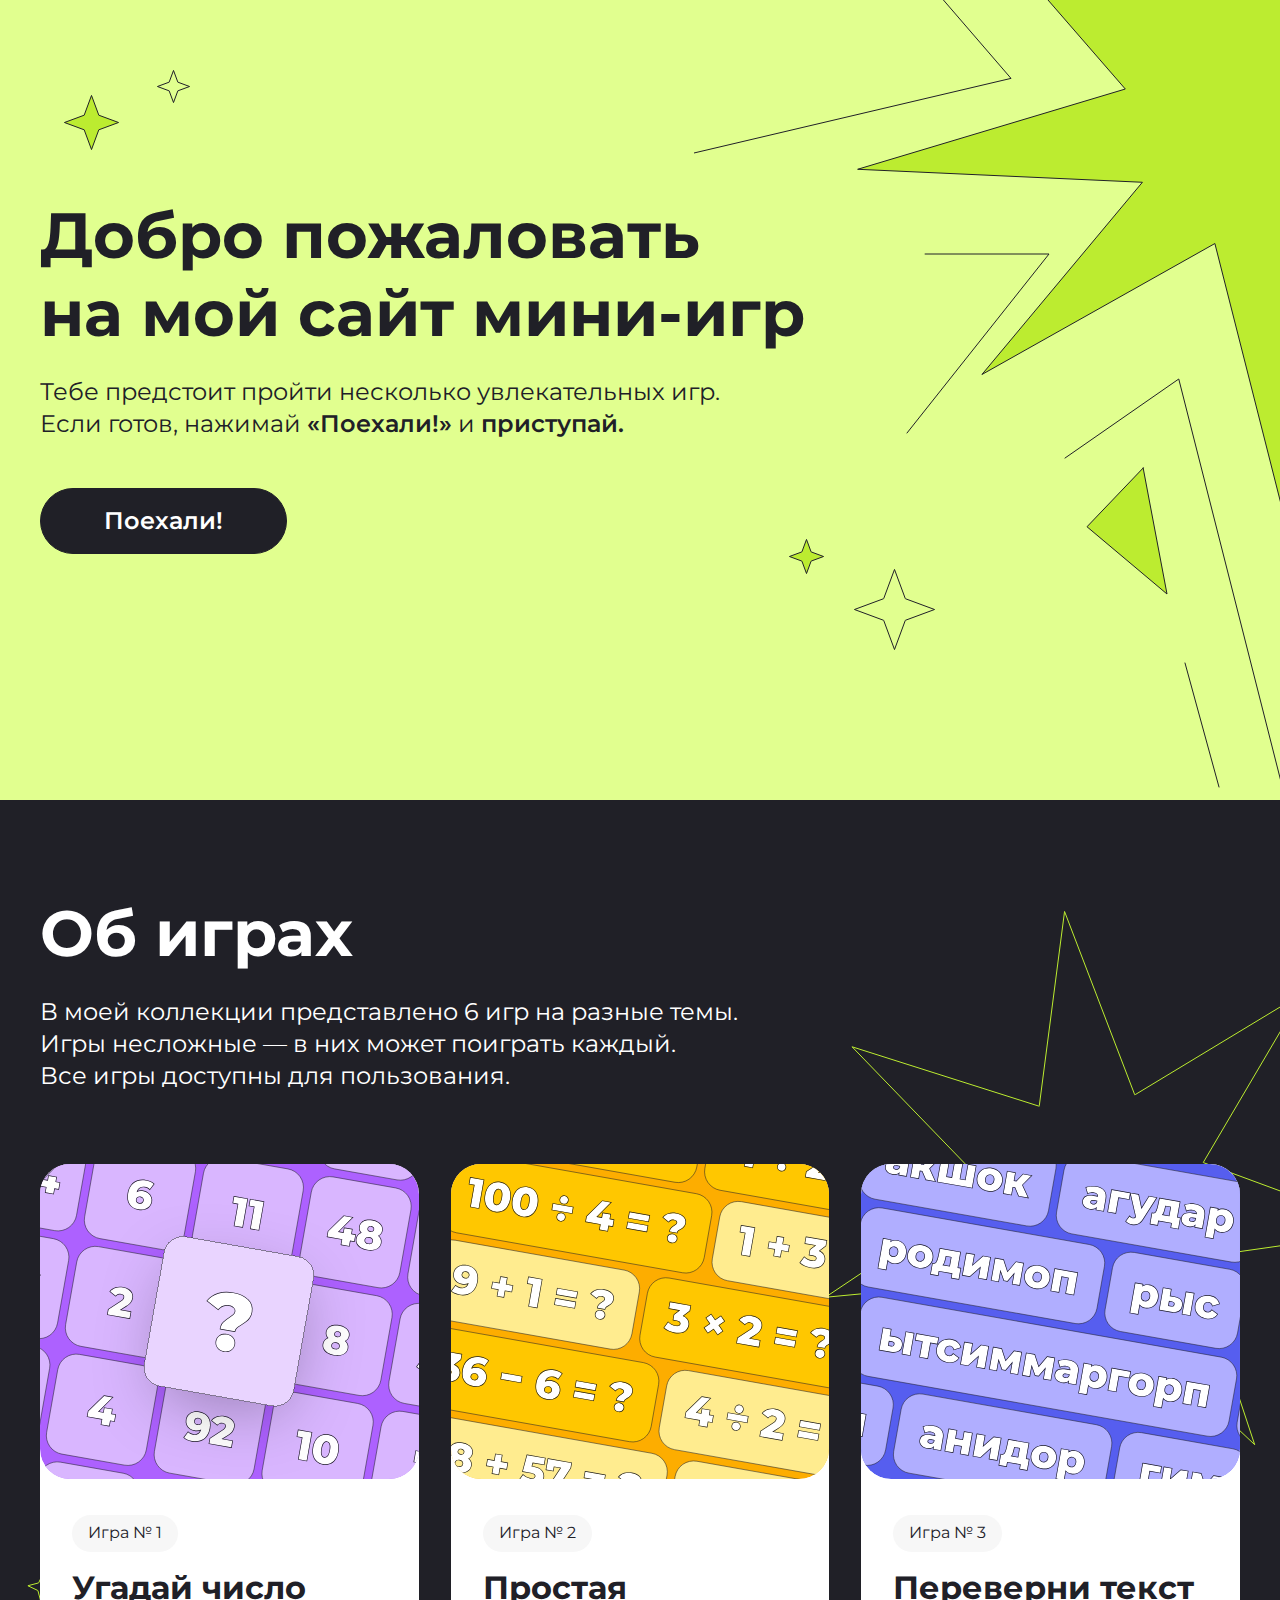
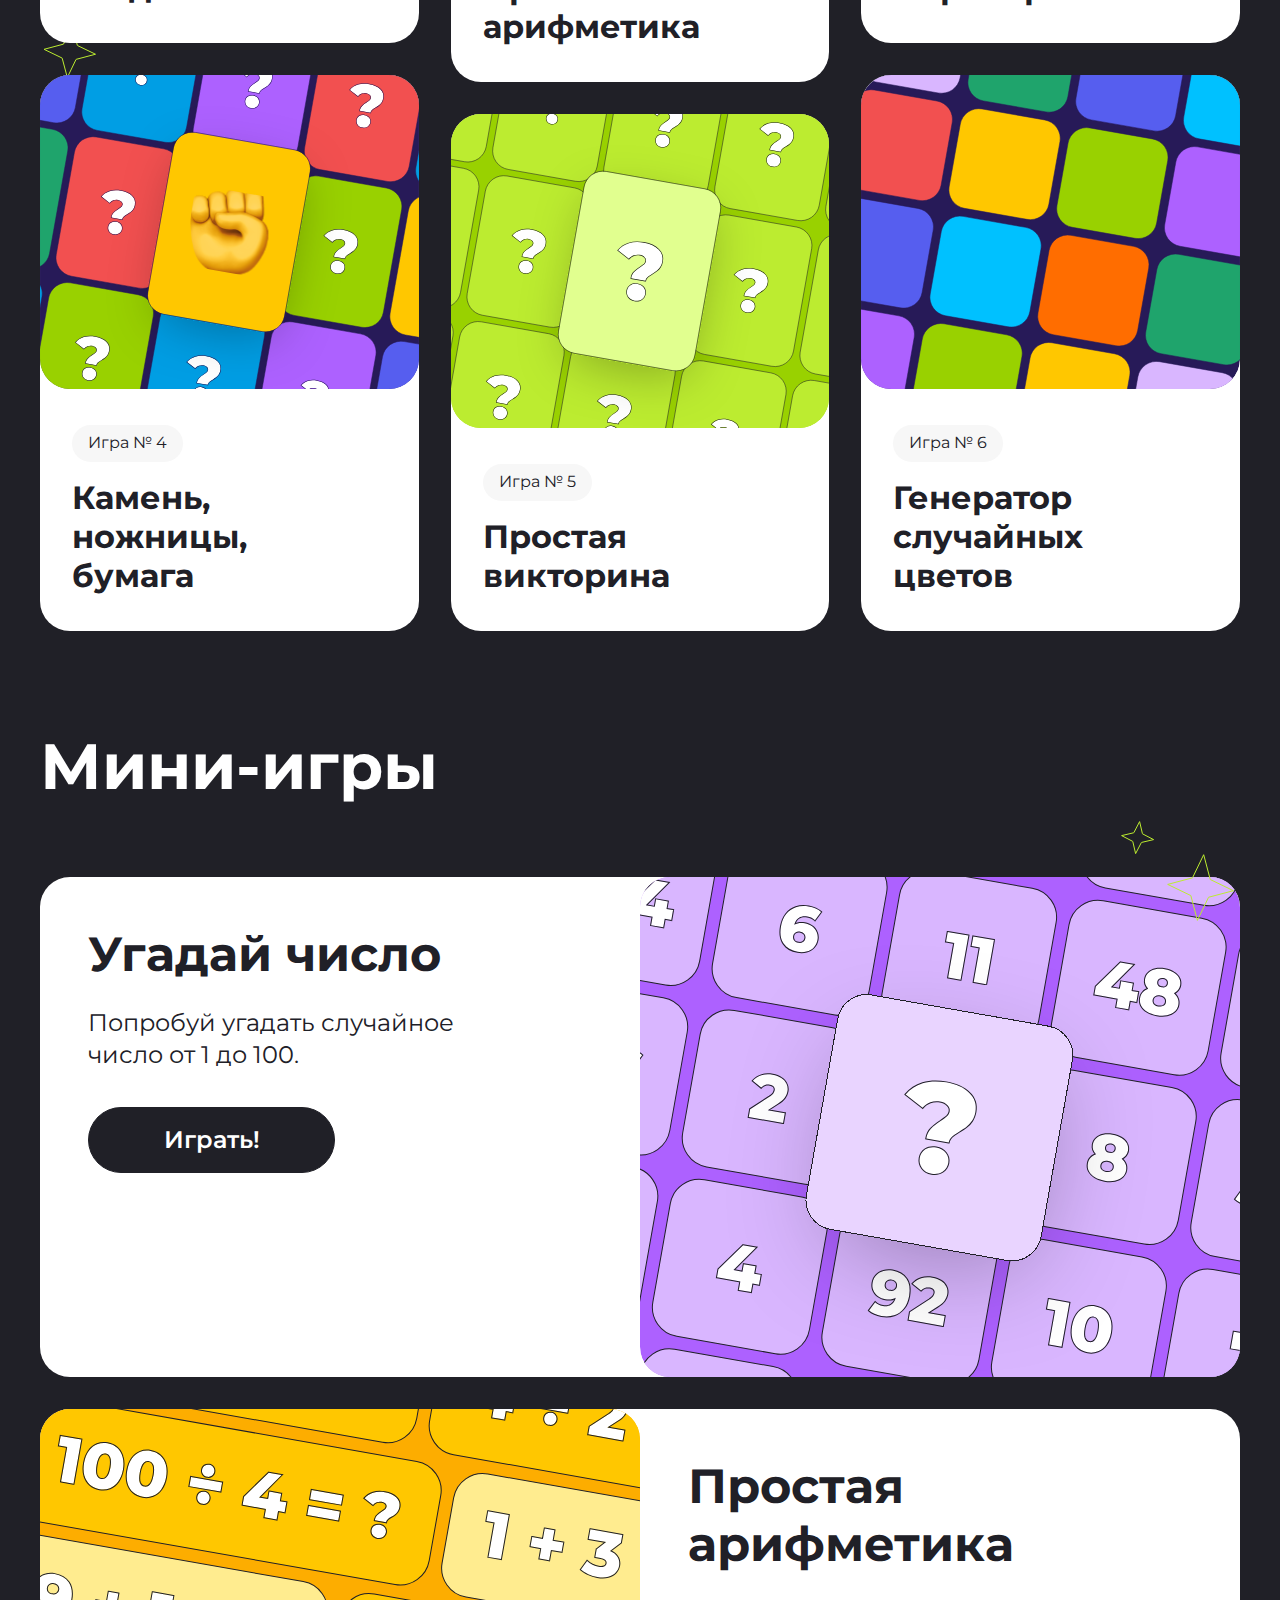
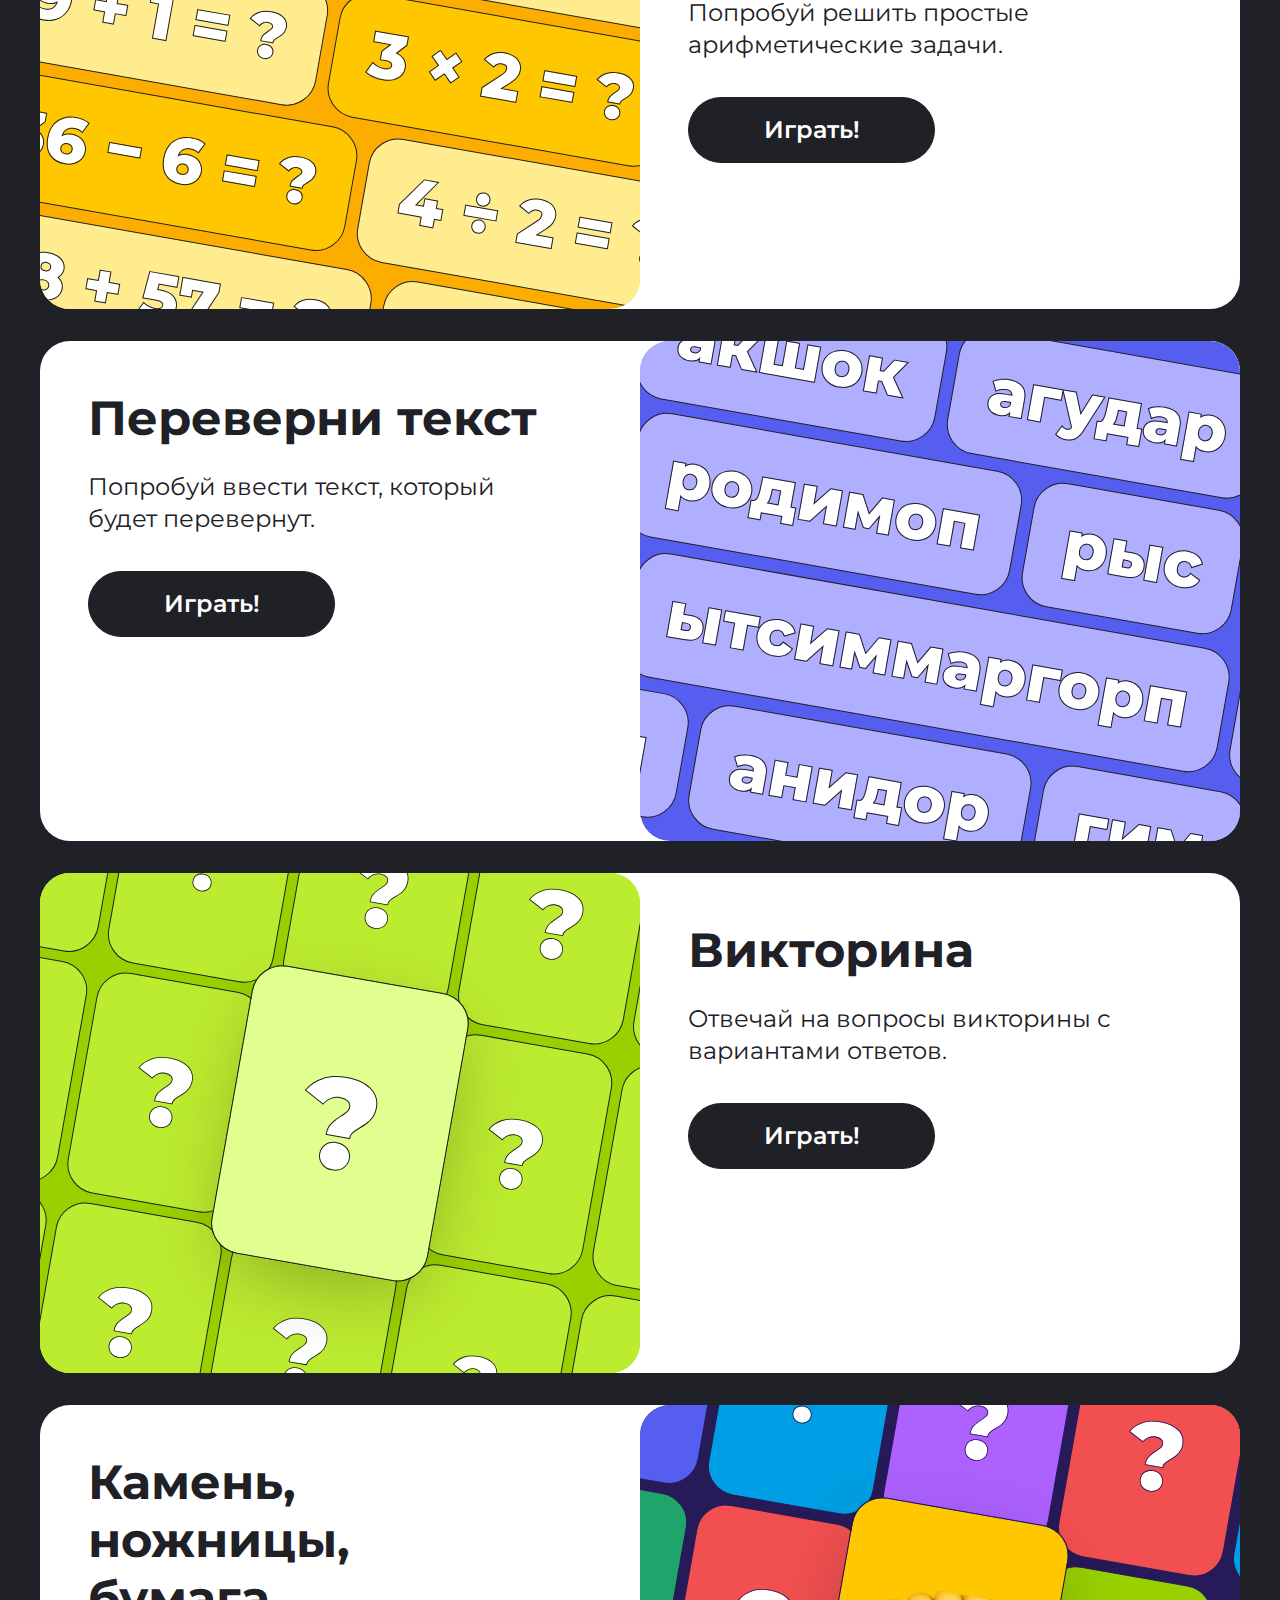
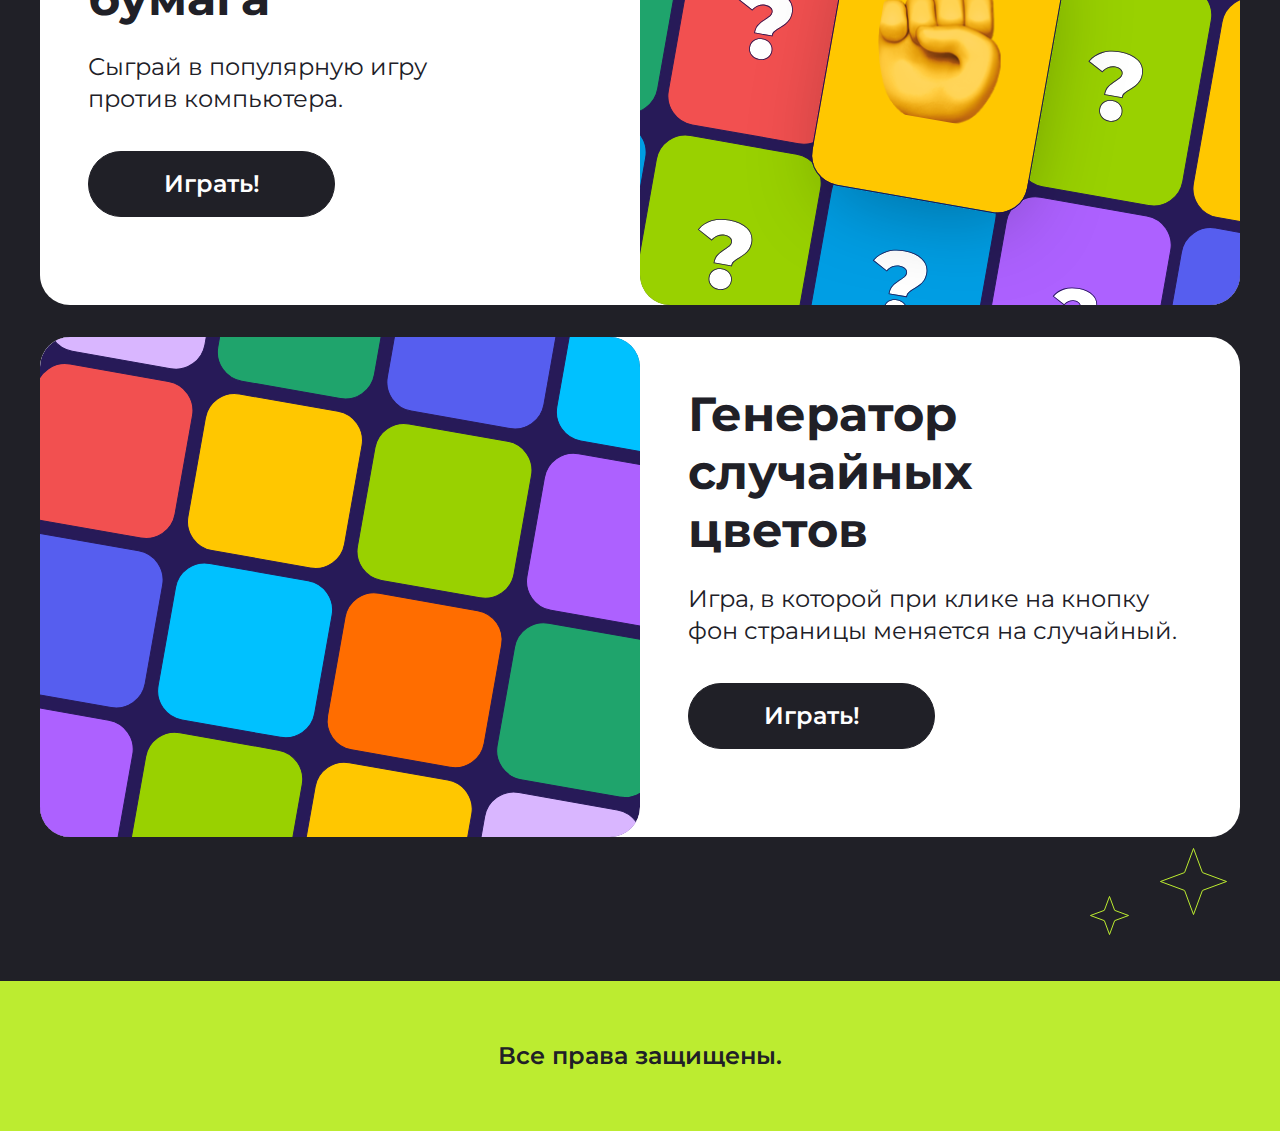
==== commit 3933ffc4: "Добавил мобильную версию" ====
--- a/index.html
+++ b/index.html
@@ -47,12 +47,12 @@
             <p class="top__text text">
                 Тебе предстоит пройти несколько увлекательных игр. Если готов, нажимай <span class="text-bold">«Поехали!»</span> и <span class="text-bold">приступай.</span>
             </p>
-            <a href="#" class="btn">
+            <a href="#about" class="btn">
                 Поехали!
             </a>
         </div>
     </header>
-    <section class="about container">
+    <section class="about container" id="about">
         <svg class="bg-img img-star-7" width="567" height="568" viewBox="0 0 567 568" fill="none" xmlns="http://www.w3.org/2000/svg">
             <path d="M311.569 185.338L311.783 185.897L312.295 185.587L479.842 84.2785L380.534 253.019L380.23 253.534L380.791 253.742L564.461 321.57L370.617 349.135L370.025 349.22L370.213 349.787L431.699 535.677L289.288 401.31L288.853 400.9L288.526 401.401L181.527 565.373L197.787 370.254L197.837 369.658L197.242 369.715L2.33088 388.295L165.018 279.354L165.515 279.021L165.1 278.591L29.0482 137.788L215.656 197.059L216.226 197.24L216.303 196.646L241.561 2.48796L311.569 185.338Z" stroke="#BCEC30"/>
         </svg>
@@ -62,7 +62,7 @@
         <svg class="bg-img img-star-9" width="55" height="55" viewBox="0 0 55 55" fill="none" xmlns="http://www.w3.org/2000/svg">
             <path d="M30.2217 2.02575L35.3236 21.2556L35.3826 21.4778L35.5896 21.5777L53.5086 30.2221L34.2788 35.324L34.0566 35.3829L33.9567 35.59L25.3123 53.5089L20.2104 34.2791L20.1514 34.0569L19.9443 33.957L2.02539 25.3126L21.2552 20.2107L21.4774 20.1518L21.5773 19.9447L30.2217 2.02575Z" stroke="#BCEC30"/>
         </svg>        
-        <h2 class="about__title">
+        <h2 class="about__title section-title">
             Об играх
         </h2>
         <p class="text about__text">
@@ -72,156 +72,7 @@
         </p>
         <div class="about__cards grid-columns">
             <a href="#" class="about__card game-card game-card_1">
-                <div class="about__img">
-                    <svg width="378" height="314" viewBox="0 0 378 314" fill="none" xmlns="http://www.w3.org/2000/svg">
-                        <g clip-path="url(#clip0_13_2814)">
-                        <rect width="378" height="314" rx="30" fill="#AD61FF"/>
-                        <rect x="0.202599" y="0.28958" width="100.967" height="100.967" rx="18.775" transform="matrix(0.984808 0.173648 -0.174411 0.984673 185.125 -117.108)" fill="#D9B6FF"/>
-                        <rect x="0.202599" y="0.28958" width="100.967" height="100.967" rx="18.775" transform="matrix(0.984808 0.173648 -0.174411 0.984673 185.125 -117.108)" stroke="#202027" stroke-width="0.5"/>
-                        <rect x="0.202599" y="0.28958" width="100.967" height="100.967" rx="18.775" transform="matrix(0.984808 0.173648 -0.174411 0.984673 292.622 -98.1532)" fill="#D9B6FF"/>
-                        <rect x="0.202599" y="0.28958" width="100.967" height="100.967" rx="18.775" transform="matrix(0.984808 0.173648 -0.174411 0.984673 292.622 -98.1532)" stroke="#202027" stroke-width="0.5"/>
-                        <rect x="0.202599" y="0.28958" width="100.967" height="100.967" rx="18.775" transform="matrix(0.984808 0.173648 -0.174411 0.984673 -48.8097 -47.5976)" fill="#D9B6FF"/>
-                        <rect x="0.202599" y="0.28958" width="100.967" height="100.967" rx="18.775" transform="matrix(0.984808 0.173648 -0.174411 0.984673 -48.8097 -47.5976)" stroke="#202027" stroke-width="0.5"/>
-                        <mask id="path-5-outside-1_13_2814" maskUnits="userSpaceOnUse" x="-38.5192" y="-9.01275" width="62.5256" height="40.5965" fill="black">
-                        <rect fill="white" x="-38.5192" y="-9.01275" width="62.5256" height="40.5965"/>
-                        <path d="M-9.57685 20.0775L-13.7337 19.3445L-14.6823 24.6998L-22.3965 23.3396L-21.448 17.9843L-36.2369 15.3766L-35.3237 10.2212L-19.6797 -5.03034L-11.4858 -3.58554L-25.7725 10.7514L-20.0968 11.7521L-19.2544 6.99636L-11.78 8.3143L-12.6224 13.0701L-8.46549 13.8031L-9.57685 20.0775ZM18.41 25.0123L14.2531 24.2794L13.3046 29.6346L5.59033 28.2744L6.53889 22.9191L-8.25004 20.3115L-7.33688 15.156L8.30714 -0.0955L16.501 1.3493L2.21432 15.6862L7.89007 16.687L8.73244 11.9312L16.2068 13.2491L15.3645 18.0049L19.5214 18.7379L18.41 25.0123Z"/>
-                        </mask>
-                        <path d="M-9.57685 20.0775L-13.7337 19.3445L-14.6823 24.6998L-22.3965 23.3396L-21.448 17.9843L-36.2369 15.3766L-35.3237 10.2212L-19.6797 -5.03034L-11.4858 -3.58554L-25.7725 10.7514L-20.0968 11.7521L-19.2544 6.99636L-11.78 8.3143L-12.6224 13.0701L-8.46549 13.8031L-9.57685 20.0775ZM18.41 25.0123L14.2531 24.2794L13.3046 29.6346L5.59033 28.2744L6.53889 22.9191L-8.25004 20.3115L-7.33688 15.156L8.30714 -0.0955L16.501 1.3493L2.21432 15.6862L7.89007 16.687L8.73244 11.9312L16.2068 13.2491L15.3645 18.0049L19.5214 18.7379L18.41 25.0123Z" fill="white"/>
-                        <path d="M-9.57685 20.0775L-9.68746 20.7019L-9.06293 20.8121L-8.95232 20.1876L-9.57685 20.0775ZM-13.7337 19.3445L-13.6231 18.7201L-14.2477 18.61L-14.3583 19.2344L-13.7337 19.3445ZM-14.6823 24.6998L-14.7929 25.3242L-14.1684 25.4344L-14.0578 24.8099L-14.6823 24.6998ZM-22.3965 23.3396L-23.021 23.2294L-23.1317 23.8539L-22.5071 23.964L-22.3965 23.3396ZM-21.448 17.9843L-20.8234 18.0944L-20.7128 17.47L-21.3374 17.3599L-21.448 17.9843ZM-36.2369 15.3766L-36.8614 15.2665L-36.972 15.8909L-36.3475 16.0011L-36.2369 15.3766ZM-35.3237 10.2212L-35.7664 9.76737L-35.9126 9.90998L-35.9483 10.1111L-35.3237 10.2212ZM-19.6797 -5.03034L-19.5691 -5.65478L-19.8894 -5.71126L-20.1224 -5.48414L-19.6797 -5.03034ZM-11.4858 -3.58554L-11.0367 -3.13818L-10.1789 -3.99903L-11.3752 -4.20998L-11.4858 -3.58554ZM-25.7725 10.7514L-26.2217 10.304L-27.0795 11.1649L-25.8831 11.3758L-25.7725 10.7514ZM-20.0968 11.7521L-20.2074 12.3766L-19.5828 12.4867L-19.4722 11.8623L-20.0968 11.7521ZM-19.2544 6.99636L-19.1438 6.37191L-19.7683 6.26179L-19.8789 6.88624L-19.2544 6.99636ZM-11.78 8.3143L-11.1555 8.42442L-11.0449 7.79997L-11.6694 7.68985L-11.78 8.3143ZM-12.6224 13.0701L-13.2469 12.96L-13.3575 13.5844L-12.733 13.6945L-12.6224 13.0701ZM-8.46549 13.8031L-7.84096 13.9132L-7.73035 13.2887L-8.35488 13.1786L-8.46549 13.8031ZM-9.46625 19.4531L-13.6231 18.7201L-13.8443 19.969L-9.68746 20.7019L-9.46625 19.4531ZM-14.3583 19.2344L-15.3068 24.5897L-14.0578 24.8099L-13.1092 19.4546L-14.3583 19.2344ZM-14.5717 24.0753L-22.2859 22.7151L-22.5071 23.964L-14.7929 25.3242L-14.5717 24.0753ZM-21.772 23.4497L-20.8234 18.0944L-22.0725 17.8742L-23.021 23.2294L-21.772 23.4497ZM-21.3374 17.3599L-36.1263 14.7522L-36.3475 16.0011L-21.5586 18.6087L-21.3374 17.3599ZM-35.6124 15.4867L-34.6992 10.3313L-35.9483 10.1111L-36.8614 15.2665L-35.6124 15.4867ZM-34.8811 10.675L-19.2371 -4.57653L-20.1224 -5.48414L-35.7664 9.76737L-34.8811 10.675ZM-19.7903 -4.40589L-11.5965 -2.96109L-11.3752 -4.20998L-19.5691 -5.65478L-19.7903 -4.40589ZM-11.935 -4.03289L-26.2217 10.304L-25.3234 11.1987L-11.0367 -3.13818L-11.935 -4.03289ZM-25.8831 11.3758L-20.2074 12.3766L-19.9862 11.1277L-25.6619 10.1269L-25.8831 11.3758ZM-19.4722 11.8623L-18.6299 7.10648L-19.8789 6.88624L-20.7213 11.642L-19.4722 11.8623ZM-19.365 7.62081L-11.8906 8.93875L-11.6694 7.68985L-19.1438 6.37191L-19.365 7.62081ZM-12.4045 8.20418L-13.2469 12.96L-11.9978 13.1802L-11.1555 8.42442L-12.4045 8.20418ZM-12.733 13.6945L-8.57609 14.4275L-8.35488 13.1786L-12.5118 12.4456L-12.733 13.6945ZM-9.09002 13.6929L-10.2014 19.9674L-8.95232 20.1876L-7.84096 13.9132L-9.09002 13.6929ZM18.41 25.0123L18.2994 25.6368L18.9239 25.7469L19.0345 25.1225L18.41 25.0123ZM14.2531 24.2794L14.3637 23.6549L13.7392 23.5448L13.6286 24.1692L14.2531 24.2794ZM13.3046 29.6346L13.194 30.2591L13.8185 30.3692L13.9291 29.7447L13.3046 29.6346ZM5.59034 28.2744L4.9658 28.1643L4.8552 28.7887L5.47973 28.8988L5.59034 28.2744ZM6.53889 22.9191L7.16342 23.0293L7.27403 22.4048L6.64949 22.2947L6.53889 22.9191ZM-8.25004 20.3115L-8.87457 20.2013L-8.98517 20.8258L-8.36064 20.9359L-8.25004 20.3115ZM-7.33688 15.156L-7.77952 14.7022L-7.92579 14.8448L-7.96141 15.0459L-7.33688 15.156ZM8.30714 -0.0955002L8.41774 -0.719947L8.09746 -0.776422L7.8645 -0.549307L8.30714 -0.0955002ZM16.501 1.3493L16.9502 1.79665L17.808 0.935807L16.6116 0.724852L16.501 1.3493ZM2.21432 15.6862L1.76516 15.2388L0.907327 16.0997L2.10372 16.3106L2.21432 15.6862ZM7.89007 16.687L7.77947 17.3114L8.404 17.4216L8.5146 16.7971L7.89007 16.687ZM8.73244 11.9312L8.84305 11.3068L8.21852 11.1966L8.10791 11.8211L8.73244 11.9312ZM16.2068 13.2491L16.8314 13.3593L16.942 12.7348L16.3175 12.6247L16.2068 13.2491ZM15.3645 18.0049L14.7399 17.8948L14.6293 18.5192L15.2539 18.6294L15.3645 18.0049ZM19.5214 18.7379L20.1459 18.848L20.2565 18.2236L19.632 18.1134L19.5214 18.7379ZM18.5206 24.3879L14.3637 23.6549L14.1425 24.9038L18.2994 25.6368L18.5206 24.3879ZM13.6286 24.1692L12.68 29.5245L13.9291 29.7447L14.8776 24.3895L13.6286 24.1692ZM13.4152 29.0102L5.70094 27.6499L5.47973 28.8988L13.194 30.2591L13.4152 29.0102ZM6.21487 28.3845L7.16342 23.0293L5.91436 22.809L4.9658 28.1643L6.21487 28.3845ZM6.64949 22.2947L-8.13943 19.687L-8.36064 20.9359L6.42828 23.5436L6.64949 22.2947ZM-7.6255 20.4216L-6.71234 15.2661L-7.96141 15.0459L-8.87457 20.2013L-7.6255 20.4216ZM-6.89424 15.6098L8.74978 0.358308L7.8645 -0.549307L-7.77952 14.7022L-6.89424 15.6098ZM8.19653 0.528947L16.3904 1.97375L16.6116 0.724852L8.41774 -0.719947L8.19653 0.528947ZM16.0518 0.901946L1.76516 15.2388L2.66349 16.1336L16.9502 1.79665L16.0518 0.901946ZM2.10372 16.3106L7.77947 17.3114L8.00068 16.0625L2.32493 15.0617L2.10372 16.3106ZM8.5146 16.7971L9.35698 12.0413L8.10791 11.8211L7.26554 16.5769L8.5146 16.7971ZM8.62184 12.5556L16.0962 13.8736L16.3175 12.6247L8.84305 11.3068L8.62184 12.5556ZM15.5823 13.139L14.7399 17.8948L15.989 18.115L16.8314 13.3593L15.5823 13.139ZM15.2539 18.6294L19.4108 19.3623L19.632 18.1134L15.4751 17.3805L15.2539 18.6294ZM18.8968 18.6278L17.7855 24.9022L19.0345 25.1225L20.1459 18.848L18.8968 18.6278Z" fill="#202027" mask="url(#path-5-outside-1_13_2814)"/>
-                        <rect x="0.202599" y="0.28958" width="100.967" height="100.967" rx="18.775" transform="matrix(0.984808 0.173648 -0.174411 0.984673 58.6874 -28.643)" fill="#D9B6FF"/>
-                        <rect x="0.202599" y="0.28958" width="100.967" height="100.967" rx="18.775" transform="matrix(0.984808 0.173648 -0.174411 0.984673 58.6874 -28.643)" stroke="#202027" stroke-width="0.5"/>
-                        <mask id="path-9-outside-2_13_2814" maskUnits="userSpaceOnUse" x="84.5597" y="12.7202" width="31.1861" height="36.0244" fill="black">
-                        <rect fill="white" x="84.5597" y="12.7202" width="31.1861" height="36.0244"/>
-                        <path d="M103.065 27.0811C104.824 27.3912 106.37 28.0484 107.704 29.0529C109.042 30.0307 110.017 31.2741 110.629 32.7833C111.272 34.2705 111.441 35.88 111.134 37.6118C110.799 39.5034 110.009 41.095 108.763 42.3865C107.549 43.6561 106.032 44.5426 104.211 45.0458C102.422 45.5272 100.502 45.587 98.4503 45.2252C94.4533 44.5204 91.5056 42.778 89.6074 39.998C87.7091 37.218 87.154 33.6033 87.9421 29.1539C88.5084 25.9567 89.6074 23.3206 91.239 21.2454C92.902 19.1483 94.9588 17.6976 97.4095 16.8933C99.8602 16.0891 102.564 15.9477 105.522 16.4692C107.121 16.7511 108.609 17.1921 109.987 17.7922C111.364 18.3923 112.5 19.1147 113.395 19.9593L109.512 25.1268C108.323 23.928 106.689 23.1454 104.611 22.7789C102.586 22.4218 100.848 22.6924 99.397 23.5905C97.9464 24.4887 96.9415 25.9738 96.3821 28.0457C98.2263 26.9422 100.454 26.6206 103.065 27.0811ZM98.9687 39.5056C100.088 39.7029 101.051 39.543 101.857 39.0257C102.689 38.5131 103.202 37.7106 103.396 36.6183C103.585 35.5526 103.376 34.6365 102.77 33.8703C102.19 33.1087 101.328 32.6268 100.182 32.4248C99.0359 32.2228 98.0443 32.3914 97.2068 32.9306C96.3741 33.4431 95.8634 34.2323 95.6746 35.298C95.4906 36.3371 95.686 37.2508 96.2608 38.039C96.867 38.8053 97.7696 39.2942 98.9687 39.5056Z"/>
-                        </mask>
-                        <path d="M103.065 27.0811C104.824 27.3912 106.37 28.0484 107.704 29.0529C109.042 30.0307 110.017 31.2741 110.629 32.7833C111.272 34.2705 111.441 35.88 111.134 37.6118C110.799 39.5034 110.009 41.095 108.763 42.3865C107.549 43.6561 106.032 44.5426 104.211 45.0458C102.422 45.5272 100.502 45.587 98.4503 45.2252C94.4533 44.5204 91.5056 42.778 89.6074 39.998C87.7091 37.218 87.154 33.6033 87.9421 29.1539C88.5084 25.9567 89.6074 23.3206 91.239 21.2454C92.902 19.1483 94.9588 17.6976 97.4095 16.8933C99.8602 16.0891 102.564 15.9477 105.522 16.4692C107.121 16.7511 108.609 17.1921 109.987 17.7922C111.364 18.3923 112.5 19.1147 113.395 19.9593L109.512 25.1268C108.323 23.928 106.689 23.1454 104.611 22.7789C102.586 22.4218 100.848 22.6924 99.397 23.5905C97.9464 24.4887 96.9415 25.9738 96.3821 28.0457C98.2263 26.9422 100.454 26.6206 103.065 27.0811ZM98.9687 39.5056C100.088 39.7029 101.051 39.543 101.857 39.0257C102.689 38.5131 103.202 37.7106 103.396 36.6183C103.585 35.5526 103.376 34.6365 102.77 33.8703C102.19 33.1087 101.328 32.6268 100.182 32.4248C99.0359 32.2228 98.0443 32.3914 97.2068 32.9306C96.3741 33.4431 95.8634 34.2323 95.6746 35.298C95.4906 36.3371 95.686 37.2508 96.2608 38.039C96.867 38.8053 97.7696 39.2942 98.9687 39.5056Z" fill="white"/>
-                        <path d="M107.704 29.0529L107.322 29.5594L107.329 29.5649L107.704 29.0529ZM110.629 32.7833L110.041 33.0219L110.044 33.0286L110.047 33.0353L110.629 32.7833ZM108.763 42.3865L108.307 41.9466L108.305 41.9485L108.763 42.3865ZM104.211 45.0458L104.376 45.6581L104.38 45.657L104.211 45.0458ZM89.6074 39.998L90.1313 39.6402L89.6074 39.998ZM91.239 21.2454L90.7421 20.8517L90.7405 20.8538L91.239 21.2454ZM109.987 17.7922L110.24 17.2109L109.987 17.7922ZM113.395 19.9593L113.902 20.3399L114.242 19.8869L113.831 19.4981L113.395 19.9593ZM109.512 25.1268L109.061 25.5735L109.578 26.0942L110.019 25.5074L109.512 25.1268ZM99.397 23.5906L99.0634 23.0515L99.397 23.5906ZM96.3821 28.0457L95.7698 27.8809L95.3609 29.3955L96.7076 28.5897L96.3821 28.0457ZM101.857 39.0257L101.524 38.4857L101.514 38.4921L101.857 39.0257ZM102.77 33.8703L102.265 34.2545L102.272 34.2638L102.77 33.8703ZM97.2068 32.9306L97.5392 33.4706L97.55 33.4636L97.2068 32.9306ZM96.2608 38.039L95.7482 38.4128L95.7555 38.4228L95.7632 38.4326L96.2608 38.039ZM102.955 27.7055C104.622 27.9995 106.074 28.6193 107.322 29.5594L108.086 28.5463C106.667 27.4776 105.026 26.7829 103.176 26.4566L102.955 27.7055ZM107.329 29.5649C108.574 30.4744 109.474 31.6239 110.041 33.0219L111.217 32.5447C110.56 30.9243 109.51 29.5869 108.078 28.5409L107.329 29.5649ZM110.047 33.0353C110.637 34.3989 110.796 35.8813 110.509 37.5017L111.758 37.7219C112.085 35.8787 111.908 34.1421 111.211 32.5312L110.047 33.0353ZM110.509 37.5017C110.195 39.2784 109.458 40.7525 108.307 41.9466L109.22 42.8265C110.559 41.4376 111.403 39.7285 111.758 37.7219L110.509 37.5017ZM108.305 41.9485C107.176 43.1291 105.761 43.9596 104.043 44.4347L104.38 45.657C106.302 45.1255 107.922 44.1831 109.221 42.8246L108.305 41.9485ZM104.047 44.4336C102.358 44.8879 100.533 44.9484 98.5609 44.6007L98.3397 45.8496C100.471 46.2255 102.487 46.1665 104.376 45.6581L104.047 44.4336ZM98.5609 44.6007C94.695 43.9191 91.914 42.2511 90.1313 39.6402L89.0835 40.3557C91.0972 43.3049 94.2116 45.1217 98.3397 45.8496L98.5609 44.6007ZM90.1313 39.6402C88.3548 37.0385 87.7973 33.6075 88.5667 29.264L87.3176 29.0438C86.5108 33.599 87.0635 37.3975 89.0835 40.3557L90.1313 39.6402ZM88.5667 29.264C89.1189 26.1462 90.1837 23.6133 91.7375 21.637L90.7405 20.8538C89.0311 23.0278 87.898 25.7672 87.3176 29.0438L88.5667 29.264ZM91.7359 21.6391C93.3247 19.6355 95.2789 18.2597 97.6069 17.4958L97.212 16.2909C94.6386 17.1354 92.4792 18.6611 90.7421 20.8517L91.7359 21.6391ZM97.6069 17.4958C99.943 16.7291 102.54 16.5873 105.412 17.0937L105.633 15.8448C102.589 15.3081 99.7773 15.449 97.212 16.2909L97.6069 17.4958ZM105.412 17.0937C106.965 17.3676 108.405 17.795 109.733 18.3736L110.24 17.2109C108.814 16.5893 107.277 16.1347 105.633 15.8448L105.412 17.0937ZM109.733 18.3736C111.058 18.9506 112.128 19.6358 112.959 20.4204L113.831 19.4981C112.873 18.5935 111.671 17.834 110.24 17.2109L109.733 18.3736ZM112.888 19.5787L109.005 24.7462L110.019 25.5074L113.902 20.3399L112.888 19.5787ZM109.962 24.6802C108.66 23.3675 106.896 22.538 104.721 22.1545L104.5 23.4034C106.482 23.7528 107.985 24.4885 109.061 25.5735L109.962 24.6802ZM104.721 22.1545C102.576 21.7762 100.673 22.0551 99.0634 23.0515L99.7307 24.1296C101.023 23.3296 102.595 23.0675 104.5 23.4034L104.721 22.1545ZM99.0634 23.0515C97.4428 24.055 96.3598 25.6953 95.7698 27.8809L96.9945 28.2105C97.5231 26.2522 98.4501 24.9225 99.7307 24.1296L99.0634 23.0515ZM96.7076 28.5897C98.3921 27.5817 100.457 27.2651 102.955 27.7055L103.176 26.4566C100.451 25.9761 98.0605 26.3026 96.0567 27.5017L96.7076 28.5897ZM98.8581 40.13C100.103 40.3496 101.234 40.1783 102.199 39.5592L101.514 38.4921C100.867 38.9076 100.073 39.0563 99.0793 38.8811L98.8581 40.13ZM102.189 39.5656C103.198 38.9446 103.8 37.9724 104.02 36.7284L102.771 36.5082C102.605 37.4489 102.181 38.0816 101.524 38.4858L102.189 39.5656ZM104.02 36.7284C104.237 35.5057 103.999 34.4012 103.267 33.4767L102.272 34.2638C102.753 34.8719 102.932 35.5994 102.771 36.5082L104.02 36.7284ZM103.275 33.4861C102.579 32.5716 101.56 32.0238 100.292 31.8004L100.071 33.0493C101.096 33.2299 101.802 33.6457 102.265 34.2544L103.275 33.4861ZM100.292 31.8004C99.0175 31.5756 97.8579 31.7574 96.8637 32.3976L97.55 33.4636C98.2307 33.0253 99.0543 32.87 100.071 33.0493L100.292 31.8004ZM96.8746 32.3907C95.87 33.0091 95.2666 33.9652 95.0501 35.1879L96.2991 35.4081C96.4601 34.4994 96.8783 33.8772 97.5391 33.4705L96.8746 32.3907ZM95.0501 35.1879C94.8387 36.3815 95.0629 37.4731 95.7482 38.4128L96.7734 37.6652C96.309 37.0284 96.1425 36.2927 96.2991 35.4081L95.0501 35.1879ZM95.7632 38.4326C96.4878 39.3485 97.5451 39.8985 98.8581 40.13L99.0793 38.8811C97.9942 38.6898 97.2462 38.2621 96.7584 37.6454L95.7632 38.4326Z" fill="#202027" mask="url(#path-9-outside-2_13_2814)"/>
-                        <rect x="0.202599" y="0.28958" width="100.967" height="100.967" rx="18.775" transform="matrix(0.984808 0.173648 -0.174411 0.984673 166.183 -9.68834)" fill="#D9B6FF"/>
-                        <rect x="0.202599" y="0.28958" width="100.967" height="100.967" rx="18.775" transform="matrix(0.984808 0.173648 -0.174411 0.984673 166.183 -9.68834)" stroke="#202027" stroke-width="0.5"/>
-                        <mask id="path-13-outside-3_13_2814" maskUnits="userSpaceOnUse" x="187.307" y="30.8066" width="36.9206" height="36.0816" fill="black">
-                        <rect fill="white" x="187.307" y="30.8066" width="36.9206" height="36.0816"/>
-                        <path d="M206.821 34.9081L201.866 62.8834L193.952 61.4879L197.824 39.6273L192.628 38.711L193.711 32.5965L206.821 34.9081ZM223.02 37.7644L218.065 65.7396L210.151 64.3442L214.023 42.4835L208.827 41.5673L209.91 35.4528L223.02 37.7644Z"/>
-                        </mask>
-                        <path d="M206.821 34.9081L201.866 62.8834L193.952 61.4879L197.824 39.6273L192.628 38.711L193.711 32.5965L206.821 34.9081ZM223.02 37.7644L218.065 65.7396L210.151 64.3442L214.023 42.4835L208.827 41.5673L209.91 35.4528L223.02 37.7644Z" fill="white"/>
-                        <path d="M206.821 34.9081L207.446 35.0183L207.557 34.3938L206.932 34.2837L206.821 34.9081ZM201.866 62.8834L201.756 63.5078L202.38 63.6179L202.491 62.9935L201.866 62.8834ZM193.952 61.4879L193.328 61.3778L193.217 62.0022L193.842 62.1123L193.952 61.4879ZM197.824 39.6273L198.449 39.7374L198.559 39.1129L197.935 39.0028L197.824 39.6273ZM192.628 38.711L192.004 38.6009L191.893 39.2254L192.518 39.3355L192.628 38.711ZM193.711 32.5965L193.822 31.972L193.197 31.8619L193.087 32.4863L193.711 32.5965ZM206.197 34.798L201.242 62.7732L202.491 62.9935L207.446 35.0183L206.197 34.798ZM201.977 62.2589L194.063 60.8634L193.842 62.1123L201.756 63.5078L201.977 62.2589ZM194.577 61.598L198.449 39.7374L197.2 39.5171L193.328 61.3778L194.577 61.598ZM197.935 39.0028L192.739 38.0866L192.518 39.3355L197.714 40.2517L197.935 39.0028ZM193.253 38.8212L194.336 32.7066L193.087 32.4863L192.004 38.6009L193.253 38.8212ZM193.601 33.2209L206.711 35.5326L206.932 34.2837L193.822 31.972L193.601 33.2209ZM223.02 37.7644L223.645 37.8746L223.755 37.2501L223.131 37.14L223.02 37.7644ZM218.065 65.7396L217.954 66.3641L218.579 66.4742L218.69 65.8498L218.065 65.7396ZM210.151 64.3442L209.526 64.2341L209.416 64.8585L210.04 64.9686L210.151 64.3442ZM214.023 42.4835L214.648 42.5937L214.758 41.9692L214.134 41.8591L214.023 42.4835ZM208.827 41.5673L208.202 41.4572L208.092 42.0817L208.716 42.1918L208.827 41.5673ZM209.91 35.4528L210.021 34.8283L209.396 34.7182L209.285 35.3426L209.91 35.4528ZM222.396 37.6543L217.441 65.6295L218.69 65.8498L223.645 37.8746L222.396 37.6543ZM218.176 65.1152L210.262 63.7197L210.04 64.9686L217.954 66.3641L218.176 65.1152ZM210.776 64.4543L214.648 42.5937L213.399 42.3734L209.526 64.2341L210.776 64.4543ZM214.134 41.8591L208.938 40.9429L208.716 42.1918L213.912 43.108L214.134 41.8591ZM209.452 41.6775L210.535 35.5629L209.285 35.3426L208.202 41.4572L209.452 41.6775ZM209.799 36.0772L222.91 38.3889L223.131 37.14L210.021 34.8283L209.799 36.0772Z" fill="#202027" mask="url(#path-13-outside-3_13_2814)"/>
-                        <rect x="0.202599" y="0.28958" width="100.967" height="100.967" rx="18.775" transform="matrix(0.984808 0.173648 -0.174411 0.984673 273.681 9.26625)" fill="#D9B6FF"/>
-                        <rect x="0.202599" y="0.28958" width="100.967" height="100.967" rx="18.775" transform="matrix(0.984808 0.173648 -0.174411 0.984673 273.681 9.26625)" stroke="#202027" stroke-width="0.5"/>
-                        <mask id="path-17-outside-4_13_2814" maskUnits="userSpaceOnUse" x="284.289" y="47.9379" width="60.7304" height="41.2338" fill="black">
-                        <rect fill="white" x="284.289" y="47.9379" width="60.7304" height="41.2338"/>
-                        <path d="M313.343 77.0171L309.186 76.2841L308.237 81.6394L300.523 80.2791L301.471 74.9239L286.682 72.3162L287.596 67.1608L303.24 51.9092L311.434 53.354L297.147 67.6909L302.823 68.6917L303.665 63.9359L311.139 65.2539L310.297 70.0097L314.454 70.7426L313.343 77.0171ZM337.148 71.5296C338.295 72.5011 339.118 73.5942 339.617 74.8087C340.117 76.0232 340.241 77.3365 339.991 78.7486C339.68 80.507 338.9 81.9631 337.651 83.1167C336.403 84.2703 334.795 85.0447 332.829 85.4398C330.863 85.835 328.681 85.8212 326.283 85.3983C323.885 84.9754 321.83 84.2422 320.119 83.1986C318.408 82.1551 317.164 80.8779 316.387 79.3672C315.61 77.8566 315.378 76.222 315.689 74.4635C315.939 73.0515 316.508 71.8603 317.394 70.8901C318.28 69.9199 319.429 69.1746 320.84 68.6541C319.999 67.8189 319.397 66.8747 319.034 65.8216C318.697 64.7732 318.633 63.6628 318.84 62.4905C319.128 60.8653 319.847 59.5221 320.997 58.461C322.151 57.3732 323.627 56.6443 325.424 56.2742C327.247 55.9088 329.251 55.9188 331.436 56.3041C333.621 56.6893 335.494 57.363 337.055 58.3251C338.642 59.2919 339.791 60.4836 340.502 61.9003C341.218 63.2903 341.432 64.7979 341.144 66.4232C340.936 67.5955 340.481 68.6142 339.778 69.4794C339.102 70.3493 338.225 71.0327 337.148 71.5296ZM330.452 61.8591C329.466 61.6853 328.62 61.8108 327.912 62.2356C327.21 62.6337 326.776 63.299 326.611 64.2315C326.45 65.1374 326.616 65.9085 327.108 66.5447C327.631 67.159 328.399 67.5554 329.412 67.7339C330.424 67.9125 331.282 67.8027 331.984 67.4045C332.692 66.9797 333.125 66.3144 333.286 65.4085C333.451 64.476 333.272 63.7026 332.749 63.0883C332.23 62.4474 331.465 62.0377 330.452 61.8591ZM327.267 79.8432C328.546 80.0687 329.613 79.9409 330.467 79.4597C331.353 78.9565 331.891 78.172 332.079 77.1063C332.268 76.0406 332.031 75.1332 331.366 74.3841C330.733 73.6132 329.778 73.1149 328.498 72.8894C327.219 72.6638 326.137 72.8027 325.251 73.3058C324.396 73.7871 323.875 74.5605 323.686 75.6263C323.497 76.692 323.719 77.6103 324.352 78.3813C325.016 79.1304 325.988 79.6177 327.267 79.8432Z"/>
-                        </mask>
-                        <path d="M313.343 77.0171L309.186 76.2841L308.237 81.6394L300.523 80.2791L301.471 74.9239L286.682 72.3162L287.596 67.1608L303.24 51.9092L311.434 53.354L297.147 67.6909L302.823 68.6917L303.665 63.9359L311.139 65.2539L310.297 70.0097L314.454 70.7426L313.343 77.0171ZM337.148 71.5296C338.295 72.5011 339.118 73.5942 339.617 74.8087C340.117 76.0232 340.241 77.3365 339.991 78.7486C339.68 80.507 338.9 81.9631 337.651 83.1167C336.403 84.2703 334.795 85.0447 332.829 85.4398C330.863 85.835 328.681 85.8212 326.283 85.3983C323.885 84.9754 321.83 84.2422 320.119 83.1986C318.408 82.1551 317.164 80.8779 316.387 79.3672C315.61 77.8566 315.378 76.222 315.689 74.4635C315.939 73.0515 316.508 71.8603 317.394 70.8901C318.28 69.9199 319.429 69.1746 320.84 68.6541C319.999 67.8189 319.397 66.8747 319.034 65.8216C318.697 64.7732 318.633 63.6628 318.84 62.4905C319.128 60.8653 319.847 59.5221 320.997 58.461C322.151 57.3732 323.627 56.6443 325.424 56.2742C327.247 55.9088 329.251 55.9188 331.436 56.3041C333.621 56.6893 335.494 57.363 337.055 58.3251C338.642 59.2919 339.791 60.4836 340.502 61.9003C341.218 63.2903 341.432 64.7979 341.144 66.4232C340.936 67.5955 340.481 68.6142 339.778 69.4794C339.102 70.3493 338.225 71.0327 337.148 71.5296ZM330.452 61.8591C329.466 61.6853 328.62 61.8108 327.912 62.2356C327.21 62.6337 326.776 63.299 326.611 64.2315C326.45 65.1374 326.616 65.9085 327.108 66.5447C327.631 67.159 328.399 67.5554 329.412 67.7339C330.424 67.9125 331.282 67.8027 331.984 67.4045C332.692 66.9797 333.125 66.3144 333.286 65.4085C333.451 64.476 333.272 63.7026 332.749 63.0883C332.23 62.4474 331.465 62.0377 330.452 61.8591ZM327.267 79.8432C328.546 80.0687 329.613 79.9409 330.467 79.4597C331.353 78.9565 331.891 78.172 332.079 77.1063C332.268 76.0406 332.031 75.1332 331.366 74.3841C330.733 73.6132 329.778 73.1149 328.498 72.8894C327.219 72.6638 326.137 72.8027 325.251 73.3058C324.396 73.7871 323.875 74.5605 323.686 75.6263C323.497 76.692 323.719 77.6103 324.352 78.3813C325.016 79.1304 325.988 79.6177 327.267 79.8432Z" fill="white"/>
-                        <path d="M313.343 77.0171L313.232 77.6415L313.856 77.7516L313.967 77.1272L313.343 77.0171ZM309.186 76.2841L309.296 75.6596L308.672 75.5495L308.561 76.174L309.186 76.2841ZM308.237 81.6394L308.126 82.2638L308.751 82.3739L308.862 81.7495L308.237 81.6394ZM300.523 80.2791L299.898 80.169L299.788 80.7935L300.412 80.9036L300.523 80.2791ZM301.471 74.9239L302.096 75.034L302.207 74.4095L301.582 74.2994L301.471 74.9239ZM286.682 72.3162L286.058 72.2061L285.947 72.8305L286.572 72.9406L286.682 72.3162ZM287.596 67.1608L287.153 66.7069L287.007 66.8495L286.971 67.0506L287.596 67.1608ZM303.24 51.9092L303.35 51.2848L303.03 51.2283L302.797 51.4554L303.24 51.9092ZM311.434 53.354L311.883 53.8014L312.741 52.9405L311.544 52.7296L311.434 53.354ZM297.147 67.6909L296.698 67.2436L295.84 68.1044L297.036 68.3154L297.147 67.6909ZM302.823 68.6917L302.712 69.3162L303.337 69.4263L303.447 68.8018L302.823 68.6917ZM303.665 63.9359L303.776 63.3115L303.151 63.2014L303.04 63.8258L303.665 63.9359ZM311.139 65.2539L311.764 65.364L311.875 64.7395L311.25 64.6294L311.139 65.2539ZM310.297 70.0097L309.672 69.8995L309.562 70.524L310.186 70.6341L310.297 70.0097ZM314.454 70.7426L315.078 70.8527L315.189 70.2283L314.564 70.1182L314.454 70.7426ZM313.453 76.3926L309.296 75.6596L309.075 76.9085L313.232 77.6415L313.453 76.3926ZM308.561 76.174L307.613 81.5292L308.862 81.7495L309.81 76.3942L308.561 76.174ZM308.348 81.0149L300.633 79.6547L300.412 80.9036L308.126 82.2638L308.348 81.0149ZM301.147 80.3892L302.096 75.034L300.847 74.8137L299.898 80.169L301.147 80.3892ZM301.582 74.2994L286.793 71.6917L286.572 72.9406L301.361 75.5483L301.582 74.2994ZM287.307 72.4263L288.22 67.2709L286.971 67.0506L286.058 72.2061L287.307 72.4263ZM288.038 67.6146L303.682 52.363L302.797 51.4554L287.153 66.7069L288.038 67.6146ZM303.129 52.5337L311.323 53.9785L311.544 52.7296L303.35 51.2848L303.129 52.5337ZM310.984 52.9067L296.698 67.2436L297.596 68.1383L311.883 53.8014L310.984 52.9067ZM297.036 68.3154L302.712 69.3162L302.933 68.0673L297.257 67.0665L297.036 68.3154ZM303.447 68.8018L304.29 64.0461L303.04 63.8258L302.198 68.5816L303.447 68.8018ZM303.554 64.5604L311.029 65.8783L311.25 64.6294L303.776 63.3115L303.554 64.5604ZM310.515 65.1437L309.672 69.8995L310.922 70.1198L311.764 65.364L310.515 65.1437ZM310.186 70.6341L314.343 71.3671L314.564 70.1182L310.408 69.3852L310.186 70.6341ZM313.829 70.6325L312.718 76.9069L313.967 77.1272L315.078 70.8527L313.829 70.6325ZM337.148 71.5296L336.883 70.9539L335.979 71.3707L336.738 72.0135L337.148 71.5296ZM339.617 74.8087L340.204 74.5673L339.617 74.8087ZM337.651 83.1167L337.221 82.6512L337.651 83.1167ZM332.829 85.4398L332.954 86.0615L332.829 85.4398ZM320.119 83.1986L319.788 83.74L320.119 83.1986ZM316.387 79.3672L316.951 79.0771L316.387 79.3672ZM320.84 68.6541L321.059 69.249L321.993 68.9046L321.287 68.204L320.84 68.6541ZM319.034 65.8216L318.429 66.0157L318.434 66.0286L319.034 65.8216ZM320.997 58.461L321.427 58.9267L321.432 58.9222L320.997 58.461ZM325.424 56.2742L325.299 55.6525L325.296 55.6532L325.424 56.2742ZM337.055 58.3251L336.722 58.8649L336.725 58.8667L337.055 58.3251ZM340.502 61.9003L339.935 62.1849L339.938 62.1908L340.502 61.9003ZM339.778 69.4794L339.286 69.0798L339.277 69.0905L339.778 69.4794ZM327.912 62.2356L328.225 62.7871L328.232 62.7832L328.239 62.779L327.912 62.2356ZM327.108 66.5447L326.606 66.9327L326.615 66.9445L326.625 66.956L327.108 66.5447ZM331.984 67.4045L332.297 67.9561L332.304 67.9521L332.311 67.948L331.984 67.4045ZM332.749 63.0883L332.256 63.4873L332.261 63.4935L332.266 63.4996L332.749 63.0883ZM330.467 79.4597L330.778 80.0121L330.78 80.0109L330.467 79.4597ZM331.366 74.3841L330.876 74.7866L330.884 74.7959L330.892 74.805L331.366 74.3841ZM325.251 73.3058L325.562 73.8583L325.564 73.8571L325.251 73.3058ZM324.352 78.3813L323.861 78.7838L323.869 78.7931L323.877 78.8022L324.352 78.3813ZM336.738 72.0135C337.818 72.929 338.575 73.9421 339.031 75.0501L340.204 74.5673C339.661 73.2462 338.771 72.0732 337.558 71.0457L336.738 72.0135ZM339.031 75.0501C339.48 76.1433 339.598 77.3335 339.367 78.6385L340.616 78.8587C340.885 77.3395 340.753 75.9031 340.204 74.5673L339.031 75.0501ZM339.367 78.6385C339.078 80.2679 338.362 81.5967 337.221 82.6512L338.081 83.5822C339.437 82.3295 340.281 80.7462 340.616 78.8587L339.367 78.6385ZM337.221 82.6512C336.072 83.7124 334.577 84.4418 332.705 84.8182L332.954 86.0615C335.013 85.6475 336.733 84.8282 338.081 83.5822L337.221 82.6512ZM332.705 84.8182C330.831 85.1948 328.73 85.1858 326.393 84.7738L326.172 86.0227C328.632 86.4565 330.896 86.4752 332.954 86.0615L332.705 84.8182ZM326.393 84.7738C324.057 84.3618 322.08 83.6519 320.449 82.6573L319.788 83.74C321.58 84.8325 323.712 85.589 326.172 86.0227L326.393 84.7738ZM320.449 82.6573C318.819 81.6633 317.666 80.4668 316.951 79.0771L315.823 79.6574C316.662 81.2891 317.996 82.6468 319.788 83.74L320.449 82.6573ZM316.951 79.0771C316.241 77.6962 316.025 76.2031 316.314 74.5737L315.065 74.3534C314.73 76.2409 314.98 78.017 315.823 79.6574L316.951 79.0771ZM316.314 74.5737C316.545 73.2687 317.064 72.1908 317.862 71.3175L316.926 70.4627C315.951 71.5298 315.334 72.8342 315.065 74.3534L316.314 74.5737ZM317.862 71.3175C318.671 70.4324 319.729 69.7394 321.059 69.249L320.621 68.0592C319.128 68.6097 317.89 69.4074 316.926 70.4627L317.862 71.3175ZM321.287 68.204C320.51 67.4326 319.963 66.5702 319.633 65.6146L318.434 66.0286C318.831 67.1792 319.487 68.2052 320.393 69.1042L321.287 68.204ZM319.638 65.6275C319.335 64.6851 319.274 63.6798 319.465 62.6006L318.216 62.3804C317.992 63.6458 318.059 64.8612 318.43 66.0157L319.638 65.6275ZM319.465 62.6006C319.73 61.1039 320.385 59.8883 321.427 58.9267L320.567 57.9952C319.309 59.1559 318.527 60.6266 318.216 62.3804L319.465 62.6006ZM321.432 58.9222C322.488 57.9271 323.851 57.2453 325.551 56.8952L325.296 55.6532C323.402 56.0432 321.815 56.8192 320.562 57.9997L321.432 58.9222ZM325.548 56.8959C327.28 56.5487 329.204 56.5543 331.326 56.9285L331.547 55.6796C329.299 55.2832 327.214 55.2689 325.299 55.6525L325.548 56.8959ZM331.326 56.9285C333.448 57.3027 335.242 57.9526 336.722 58.8649L337.388 57.7853C335.746 56.7734 333.795 56.076 331.547 55.6796L331.326 56.9285ZM336.725 58.8667C338.228 59.7825 339.286 60.8916 339.935 62.1849L341.069 61.6156C340.296 60.0757 339.056 58.8013 337.385 57.7835L336.725 58.8667ZM339.938 62.1908C340.587 63.4504 340.784 64.8163 340.519 66.313L341.768 66.5333C342.079 64.7796 341.849 63.1302 341.066 61.6098L339.938 62.1908ZM340.519 66.313C340.329 67.3867 339.916 68.3041 339.286 69.0799L340.27 69.8789C341.046 68.9243 341.543 67.8042 341.768 66.5333L340.519 66.313ZM339.277 69.0905C338.668 69.8741 337.875 70.4962 336.883 70.9539L337.413 72.1053C338.576 71.5692 339.535 70.8244 340.279 69.8682L339.277 69.0905ZM330.563 61.2347C329.46 61.0402 328.451 61.1725 327.586 61.6921L328.239 62.779C328.788 62.449 329.473 62.3304 330.342 62.4836L330.563 61.2347ZM327.6 61.684C326.703 62.1921 326.178 63.0386 325.986 64.1214L327.235 64.3417C327.374 63.5595 327.716 63.0754 328.225 62.7871L327.6 61.684ZM325.986 64.1214C325.8 65.1754 325.989 66.1342 326.606 66.9327L327.61 66.1567C327.243 65.6827 327.101 65.0995 327.235 64.3417L325.986 64.1214ZM326.625 66.956C327.267 67.7102 328.184 68.1614 329.301 68.3584L329.522 67.1095C328.614 66.9494 327.995 66.6077 327.591 66.1334L326.625 66.956ZM329.301 68.3584C330.418 68.5554 331.434 68.445 332.297 67.9561L331.672 66.853C331.129 67.1604 330.43 67.2696 329.522 67.1095L329.301 68.3584ZM332.311 67.948C333.195 67.4171 333.722 66.5819 333.91 65.5187L332.661 65.2984C332.529 66.0469 332.189 66.5424 331.658 66.861L332.311 67.948ZM333.91 65.5187C334.102 64.4358 333.899 63.4609 333.232 62.6771L332.266 63.4996C332.645 63.9443 332.8 64.5163 332.661 65.2984L333.91 65.5187ZM333.242 62.6894C332.605 61.9024 331.688 61.433 330.563 61.2347L330.342 62.4836C331.242 62.6424 331.855 62.9924 332.256 63.4873L333.242 62.6894ZM327.156 80.4677C328.533 80.7103 329.759 80.5859 330.778 80.0121L330.156 78.9072C329.466 79.2959 328.559 79.4271 327.377 79.2188L327.156 80.4677ZM330.78 80.0109C331.842 79.4079 332.485 78.4549 332.704 77.2164L331.455 76.9962C331.297 77.8892 330.865 78.505 330.154 78.9084L330.78 80.0109ZM332.704 77.2164C332.923 75.9777 332.645 74.8701 331.841 73.9633L330.892 74.805C331.416 75.3963 331.613 76.1034 331.455 76.9962L332.704 77.2164ZM331.857 73.9817C331.102 73.0622 329.991 72.5087 328.609 72.2649L328.388 73.5138C329.564 73.7211 330.365 74.1641 330.876 74.7866L331.857 73.9817ZM328.609 72.2649C327.226 72.021 325.984 72.1603 324.938 72.7546L325.564 73.8571C326.29 73.445 327.213 73.3067 328.388 73.5138L328.609 72.2649ZM324.94 72.7534C323.901 73.3382 323.279 74.2856 323.061 75.5161L324.31 75.7364C324.47 74.8355 324.891 74.2359 325.562 73.8583L324.94 72.7534ZM323.061 75.5161C322.843 76.7467 323.1 77.8566 323.861 78.7838L324.842 77.9789C324.338 77.3641 324.151 76.6373 324.31 75.7364L323.061 75.5161ZM323.877 78.8022C324.661 79.6864 325.778 80.2247 327.156 80.4677L327.377 79.2188C326.197 79.0106 325.371 78.5744 324.827 77.9605L323.877 78.8022Z" fill="#202027" mask="url(#path-17-outside-4_13_2814)"/>
-                        <rect x="0.202599" y="0.28958" width="100.967" height="100.967" rx="18.775" transform="matrix(0.984808 0.173648 -0.174411 0.984673 381.178 28.2208)" fill="#D9B6FF"/>
-                        <rect x="0.202599" y="0.28958" width="100.967" height="100.967" rx="18.775" transform="matrix(0.984808 0.173648 -0.174411 0.984673 381.178 28.2208)" stroke="#202027" stroke-width="0.5"/>
-                        <rect x="0.202599" y="0.28958" width="100.967" height="100.967" rx="18.775" transform="matrix(0.984808 0.173648 -0.174411 0.984673 -67.7511 59.8219)" fill="#D9B6FF"/>
-                        <rect x="0.202599" y="0.28958" width="100.967" height="100.967" rx="18.775" transform="matrix(0.984808 0.173648 -0.174411 0.984673 -67.7511 59.8219)" stroke="#202027" stroke-width="0.5"/>
-                        <mask id="path-22-outside-5_13_2814" maskUnits="userSpaceOnUse" x="-55.6653" y="98.754" width="57.776" height="40.7129" fill="black">
-                        <rect fill="white" x="-55.6653" y="98.754" width="57.776" height="40.7129"/>
-                        <path d="M-36.3508 113.257C-34.5921 113.568 -33.0461 114.225 -31.7126 115.229C-30.3745 116.207 -29.3994 117.451 -28.7874 118.96C-28.144 120.447 -27.9757 122.056 -28.2824 123.788C-28.6175 125.68 -29.4078 127.271 -30.6532 128.563C-31.8674 129.833 -33.3846 130.719 -35.2049 131.222C-36.9938 131.704 -38.9142 131.763 -40.966 131.402C-44.963 130.697 -47.9107 128.954 -49.8089 126.174C-51.7072 123.394 -52.2622 119.78 -51.4741 115.33C-50.9078 112.133 -49.8089 109.497 -48.1773 107.422C-46.5143 105.325 -44.4575 103.874 -42.0068 103.07C-39.5561 102.265 -36.8519 102.124 -33.8941 102.646C-32.2953 102.928 -30.8071 103.369 -29.4296 103.969C-28.052 104.569 -26.9159 105.291 -26.0213 106.136L-29.9043 111.303C-31.0934 110.104 -32.7272 109.322 -34.8056 108.955C-36.8308 108.598 -38.5687 108.869 -40.0193 109.767C-41.4699 110.665 -42.4748 112.15 -43.0342 114.222C-41.19 113.119 -38.9622 112.797 -36.3508 113.257ZM-40.4476 125.682C-39.3284 125.879 -38.3658 125.719 -37.5597 125.202C-36.727 124.69 -36.2139 123.887 -36.0204 122.795C-35.8316 121.729 -36.0403 120.813 -36.6465 120.047C-37.2261 119.285 -38.0888 118.803 -39.2346 118.601C-40.3804 118.399 -41.372 118.568 -42.2095 119.107C-43.0422 119.62 -43.5529 120.409 -43.7417 121.474C-43.9257 122.514 -43.7303 123.427 -43.1555 124.215C-42.5493 124.982 -41.6467 125.471 -40.4476 125.682ZM-10.3937 117.834C-8.635 118.145 -7.08895 118.802 -5.75551 119.806C-4.41736 120.784 -3.44228 122.027 -2.83026 123.537C-2.18688 125.024 -2.01856 126.633 -2.32531 128.365C-2.66037 130.257 -3.45064 131.848 -4.69612 133.14C-5.91024 134.409 -7.42746 135.296 -9.24777 135.799C-11.0367 136.281 -12.9571 136.34 -15.0089 135.979C-19.0059 135.274 -21.9535 133.531 -23.8518 130.751C-25.75 127.971 -26.3051 124.357 -25.517 119.907C-24.9507 116.71 -23.8518 114.074 -22.2202 111.999C-20.5572 109.902 -18.5004 108.451 -16.0497 107.647C-13.599 106.842 -10.8948 106.701 -7.937 107.223C-6.3382 107.505 -4.85001 107.945 -3.47244 108.546C-2.09486 109.146 -0.958779 109.868 -0.0641822 110.713L-3.94721 115.88C-5.1363 114.681 -6.77007 113.899 -8.84851 113.532C-10.8737 113.175 -12.6115 113.446 -14.0621 114.344C-15.5127 115.242 -16.5177 116.727 -17.0771 118.799C-15.2329 117.696 -13.0051 117.374 -10.3937 117.834ZM-14.4904 130.259C-13.3713 130.456 -12.4087 130.296 -11.6026 129.779C-10.7699 129.266 -10.2568 128.464 -10.0633 127.372C-9.8745 126.306 -10.0832 125.39 -10.6894 124.624C-11.269 123.862 -12.1317 123.38 -13.2775 123.178C-14.4233 122.976 -15.4149 123.145 -16.2523 123.684C-17.0851 124.197 -17.5958 124.986 -17.7846 126.051C-17.9686 127.09 -17.7732 128.004 -17.1984 128.792C-16.5922 129.559 -15.6895 130.048 -14.4904 130.259Z"/>
-                        </mask>
-                        <path d="M-36.3508 113.257C-34.5921 113.568 -33.0461 114.225 -31.7126 115.229C-30.3745 116.207 -29.3994 117.451 -28.7874 118.96C-28.144 120.447 -27.9757 122.056 -28.2824 123.788C-28.6175 125.68 -29.4078 127.271 -30.6532 128.563C-31.8674 129.833 -33.3846 130.719 -35.2049 131.222C-36.9938 131.704 -38.9142 131.763 -40.966 131.402C-44.963 130.697 -47.9107 128.954 -49.8089 126.174C-51.7072 123.394 -52.2622 119.78 -51.4741 115.33C-50.9078 112.133 -49.8089 109.497 -48.1773 107.422C-46.5143 105.325 -44.4575 103.874 -42.0068 103.07C-39.5561 102.265 -36.8519 102.124 -33.8941 102.646C-32.2953 102.928 -30.8071 103.369 -29.4296 103.969C-28.052 104.569 -26.9159 105.291 -26.0213 106.136L-29.9043 111.303C-31.0934 110.104 -32.7272 109.322 -34.8056 108.955C-36.8308 108.598 -38.5687 108.869 -40.0193 109.767C-41.4699 110.665 -42.4748 112.15 -43.0342 114.222C-41.19 113.119 -38.9622 112.797 -36.3508 113.257ZM-40.4476 125.682C-39.3284 125.879 -38.3658 125.719 -37.5597 125.202C-36.727 124.69 -36.2139 123.887 -36.0204 122.795C-35.8316 121.729 -36.0403 120.813 -36.6465 120.047C-37.2261 119.285 -38.0888 118.803 -39.2346 118.601C-40.3804 118.399 -41.372 118.568 -42.2095 119.107C-43.0422 119.62 -43.5529 120.409 -43.7417 121.474C-43.9257 122.514 -43.7303 123.427 -43.1555 124.215C-42.5493 124.982 -41.6467 125.471 -40.4476 125.682ZM-10.3937 117.834C-8.635 118.145 -7.08895 118.802 -5.75551 119.806C-4.41736 120.784 -3.44228 122.027 -2.83026 123.537C-2.18688 125.024 -2.01856 126.633 -2.32531 128.365C-2.66037 130.257 -3.45064 131.848 -4.69612 133.14C-5.91024 134.409 -7.42746 135.296 -9.24777 135.799C-11.0367 136.281 -12.9571 136.34 -15.0089 135.979C-19.0059 135.274 -21.9535 133.531 -23.8518 130.751C-25.75 127.971 -26.3051 124.357 -25.517 119.907C-24.9507 116.71 -23.8518 114.074 -22.2202 111.999C-20.5572 109.902 -18.5004 108.451 -16.0497 107.647C-13.599 106.842 -10.8948 106.701 -7.937 107.223C-6.3382 107.505 -4.85001 107.945 -3.47244 108.546C-2.09486 109.146 -0.958779 109.868 -0.0641822 110.713L-3.94721 115.88C-5.1363 114.681 -6.77007 113.899 -8.84851 113.532C-10.8737 113.175 -12.6115 113.446 -14.0621 114.344C-15.5127 115.242 -16.5177 116.727 -17.0771 118.799C-15.2329 117.696 -13.0051 117.374 -10.3937 117.834ZM-14.4904 130.259C-13.3713 130.456 -12.4087 130.296 -11.6026 129.779C-10.7699 129.266 -10.2568 128.464 -10.0633 127.372C-9.8745 126.306 -10.0832 125.39 -10.6894 124.624C-11.269 123.862 -12.1317 123.38 -13.2775 123.178C-14.4233 122.976 -15.4149 123.145 -16.2523 123.684C-17.0851 124.197 -17.5958 124.986 -17.7846 126.051C-17.9686 127.09 -17.7732 128.004 -17.1984 128.792C-16.5922 129.559 -15.6895 130.048 -14.4904 130.259Z" fill="white"/>
-                        <path d="M-31.7126 115.229L-32.0946 115.736L-32.0871 115.741L-31.7126 115.229ZM-28.7874 118.96L-29.3752 119.198L-29.3724 119.205L-29.3695 119.212L-28.7874 118.96ZM-30.6532 128.563L-31.1097 128.123L-31.1115 128.125L-30.6532 128.563ZM-35.2049 131.222L-35.0405 131.835L-35.0362 131.833L-35.2049 131.222ZM-49.8089 126.174L-49.285 125.817L-49.8089 126.174ZM-48.1773 107.422L-48.6742 107.028L-48.6758 107.03L-48.1773 107.422ZM-29.4296 103.969L-29.1758 103.387L-29.4296 103.969ZM-26.0213 106.136L-25.5143 106.516L-25.1739 106.063L-25.5856 105.675L-26.0213 106.136ZM-29.9043 111.303L-30.3549 111.75L-29.8383 112.271L-29.3973 111.684L-29.9043 111.303ZM-40.0193 109.767L-40.3529 109.228L-40.0193 109.767ZM-43.0342 114.222L-43.6465 114.057L-44.0554 115.572L-42.7087 114.766L-43.0342 114.222ZM-37.5597 125.202L-37.892 124.662L-37.902 124.669L-37.5597 125.202ZM-36.6465 120.047L-37.1515 120.431L-37.1441 120.44L-36.6465 120.047ZM-42.2095 119.107L-41.8771 119.647L-41.8663 119.64L-42.2095 119.107ZM-43.1555 124.215L-43.6681 124.589L-43.6608 124.599L-43.6531 124.609L-43.1555 124.215ZM-36.4614 113.882C-34.7942 114.176 -33.3426 114.796 -32.0945 115.736L-31.3307 114.723C-32.7495 113.654 -34.39 112.959 -36.2402 112.633L-36.4614 113.882ZM-32.0871 115.741C-30.8424 116.651 -29.9421 117.8 -29.3752 119.198L-28.1996 118.721C-28.8567 117.101 -29.9066 115.763 -31.3381 114.717L-32.0871 115.741ZM-29.3695 119.212C-28.7797 120.575 -28.62 122.058 -28.907 123.678L-27.6579 123.898C-27.3314 122.055 -27.5083 120.318 -28.2052 118.708L-29.3695 119.212ZM-28.907 123.678C-29.2217 125.455 -29.9581 126.929 -31.1097 128.123L-30.1968 129.003C-28.8574 127.614 -28.0133 125.905 -27.6579 123.898L-28.907 123.678ZM-31.1115 128.125C-32.2405 129.306 -33.655 130.136 -35.3735 130.611L-35.0362 131.833C-33.1141 131.302 -31.4942 130.36 -30.195 129.001L-31.1115 128.125ZM-35.3693 130.61C-37.058 131.064 -38.8836 131.125 -40.8554 130.777L-41.0766 132.026C-38.9449 132.402 -36.9297 132.343 -35.0405 131.835L-35.3693 130.61ZM-40.8554 130.777C-44.7213 130.095 -47.5023 128.427 -49.285 125.817L-50.3328 126.532C-48.3191 129.481 -45.2047 131.298 -41.0766 132.026L-40.8554 130.777ZM-49.285 125.817C-51.0615 123.215 -51.619 119.784 -50.8496 115.44L-52.0987 115.22C-52.9055 119.775 -52.3528 123.574 -50.3328 126.532L-49.285 125.817ZM-50.8496 115.44C-50.2974 112.323 -49.2326 109.79 -47.6788 107.813L-48.6758 107.03C-50.3852 109.204 -51.5183 111.944 -52.0987 115.22L-50.8496 115.44ZM-47.6804 107.815C-46.0916 105.812 -44.1374 104.436 -41.8094 103.672L-42.2042 102.467C-44.7777 103.312 -46.9371 104.837 -48.6742 107.028L-47.6804 107.815ZM-41.8094 103.672C-39.4733 102.906 -36.8766 102.764 -34.0047 103.27L-33.7835 102.021C-36.8272 101.485 -39.639 101.625 -42.2042 102.467L-41.8094 103.672ZM-34.0047 103.27C-32.4512 103.544 -31.0115 103.971 -29.6833 104.55L-29.1758 103.387C-30.6028 102.766 -32.1394 102.311 -33.7835 102.021L-34.0047 103.27ZM-29.6833 104.55C-28.3585 105.127 -27.288 105.812 -26.457 106.597L-25.5856 105.675C-26.5438 104.77 -27.7455 104.01 -29.1758 103.387L-29.6833 104.55ZM-26.5283 105.755L-30.4113 110.923L-29.3973 111.684L-25.5143 106.516L-26.5283 105.755ZM-29.4538 110.857C-30.7559 109.544 -32.52 108.714 -34.695 108.331L-34.9162 109.58C-32.9343 109.929 -31.431 110.665 -30.3549 111.75L-29.4538 110.857ZM-34.695 108.331C-36.8405 107.953 -38.7436 108.232 -40.3529 109.228L-39.6856 110.306C-38.3937 109.506 -36.8211 109.244 -34.9162 109.58L-34.695 108.331ZM-40.3529 109.228C-41.9735 110.231 -43.0565 111.872 -43.6465 114.057L-42.4218 114.387C-41.8932 112.429 -40.9662 111.099 -39.6856 110.306L-40.3529 109.228ZM-42.7087 114.766C-41.0242 113.758 -38.9591 113.442 -36.4614 113.882L-36.2402 112.633C-38.9653 112.153 -41.3557 112.479 -43.3596 113.678L-42.7087 114.766ZM-40.5582 126.306C-39.3131 126.526 -38.1821 126.355 -37.2174 125.736L-37.902 124.669C-38.5494 125.084 -39.3436 125.233 -40.3369 125.058L-40.5582 126.306ZM-37.2274 125.742C-36.2187 125.121 -35.6162 124.149 -35.3959 122.905L-36.6449 122.685C-36.8115 123.625 -37.2352 124.258 -37.8919 124.662L-37.2274 125.742ZM-35.3959 122.905C-35.1793 121.682 -35.4176 120.578 -36.149 119.653L-37.1441 120.44C-36.6631 121.048 -36.484 121.776 -36.6449 122.685L-35.3959 122.905ZM-36.1417 119.663C-36.8376 118.748 -37.8568 118.2 -39.124 117.977L-39.3452 119.226C-38.3208 119.406 -37.6146 119.822 -37.1514 120.431L-36.1417 119.663ZM-39.124 117.977C-40.3988 117.752 -41.5584 117.934 -42.5526 118.574L-41.8663 119.64C-41.1856 119.202 -40.362 119.046 -39.3452 119.226L-39.124 117.977ZM-42.5417 118.567C-43.5463 119.185 -44.1496 120.142 -44.3662 121.364L-43.1172 121.585C-42.9562 120.676 -42.538 120.054 -41.8772 119.647L-42.5417 118.567ZM-44.3662 121.364C-44.5776 122.558 -44.3534 123.65 -43.6681 124.589L-42.6429 123.842C-43.1073 123.205 -43.2738 122.469 -43.1172 121.585L-44.3662 121.364ZM-43.6531 124.609C-42.9285 125.525 -41.8712 126.075 -40.5582 126.306L-40.3369 125.058C-41.4221 124.866 -42.1701 124.439 -42.6579 123.822L-43.6531 124.609ZM-5.75551 119.806L-6.13746 120.313L-6.13002 120.318L-5.75551 119.806ZM-2.83026 123.537L-3.41807 123.775L-3.41532 123.782L-3.41243 123.789L-2.83026 123.537ZM-4.69612 133.14L-5.15258 132.7L-5.15441 132.702L-4.69612 133.14ZM-9.24777 135.799L-9.08335 136.411L-9.07913 136.41L-9.24777 135.799ZM-23.8518 130.751L-23.3279 130.394L-23.8518 130.751ZM-22.2202 111.999L-22.7171 111.605L-22.7187 111.607L-22.2202 111.999ZM-3.47244 108.546L-3.21873 107.964L-3.47244 108.546ZM-0.0641812 110.713L0.442819 111.093L0.783227 110.64L0.371471 110.251L-0.0641812 110.713ZM-3.94721 115.88L-4.39773 116.327L-3.88116 116.848L-3.44021 116.261L-3.94721 115.88ZM-14.0621 114.344L-14.3958 113.805L-14.0621 114.344ZM-17.0771 118.799L-17.6894 118.634L-18.0983 120.149L-16.7516 119.343L-17.0771 118.799ZM-11.6026 129.779L-11.9349 129.239L-11.9449 129.246L-11.6026 129.779ZM-10.6894 124.624L-11.1944 125.008L-11.187 125.017L-10.6894 124.624ZM-16.2523 123.684L-15.92 124.224L-15.9092 124.217L-16.2523 123.684ZM-17.1984 128.792L-17.711 129.166L-17.7037 129.176L-17.696 129.186L-17.1984 128.792ZM-10.5043 118.459C-8.83709 118.753 -7.38551 119.373 -6.13742 120.313L-5.37361 119.3C-6.79238 118.231 -8.43292 117.536 -10.2831 117.21L-10.5043 118.459ZM-6.13002 120.318C-4.88525 121.228 -3.98498 122.377 -3.41807 123.775L-2.24246 123.298C-2.89958 121.678 -3.94948 120.34 -5.38101 119.294L-6.13002 120.318ZM-3.41243 123.789C-2.82254 125.152 -2.66283 126.635 -2.94984 128.255L-1.70077 128.475C-1.37429 126.632 -1.55121 124.895 -2.24809 123.285L-3.41243 123.789ZM-2.94984 128.255C-3.26455 130.032 -4.00098 131.506 -5.15257 132.7L-4.23967 133.58C-2.9003 132.191 -2.05619 130.482 -1.70077 128.475L-2.94984 128.255ZM-5.15441 132.702C-6.28341 133.882 -7.69789 134.713 -9.41642 135.188L-9.07913 136.41C-7.15702 135.879 -5.53706 134.936 -4.23783 133.578L-5.15441 132.702ZM-9.41219 135.187C-11.1008 135.641 -12.9265 135.702 -14.8983 135.354L-15.1195 136.603C-12.9877 136.979 -10.9726 136.92 -9.08335 136.411L-9.41219 135.187ZM-14.8983 135.354C-18.7642 134.672 -21.5451 133.004 -23.3279 130.394L-24.3757 131.109C-22.3619 134.058 -19.2476 135.875 -15.1195 136.603L-14.8983 135.354ZM-23.3279 130.394C-25.1044 127.792 -25.6618 124.361 -24.8925 120.017L-26.1416 119.797C-26.9484 124.352 -26.3957 128.151 -24.3757 131.109L-23.3279 130.394ZM-24.8925 120.017C-24.3403 116.9 -23.2755 114.367 -21.7216 112.39L-22.7187 111.607C-24.4281 113.781 -25.5612 116.521 -26.1416 119.797L-24.8925 120.017ZM-21.7233 112.392C-20.1345 110.389 -18.1802 109.013 -15.8523 108.249L-16.2471 107.044C-18.8205 107.889 -20.98 109.414 -22.7171 111.605L-21.7233 112.392ZM-15.8523 108.249C-13.5161 107.482 -10.9195 107.341 -8.04761 107.847L-7.82639 106.598C-10.8701 106.061 -13.6819 106.202 -16.2471 107.044L-15.8523 108.249ZM-8.04761 107.847C-6.49413 108.121 -5.05438 108.548 -3.72614 109.127L-3.21873 107.964C-4.64564 107.343 -6.18227 106.888 -7.82639 106.598L-8.04761 107.847ZM-3.72614 109.127C-2.40136 109.704 -1.33089 110.389 -0.499837 111.174L0.371471 110.251C-0.586667 109.347 -1.78836 108.587 -3.21873 107.964L-3.72614 109.127ZM-0.571182 110.332L-4.45421 115.5L-3.44021 116.261L0.442819 111.093L-0.571182 110.332ZM-3.49669 115.434C-4.79873 114.121 -6.56293 113.291 -8.73791 112.908L-8.95912 114.157C-6.97721 114.506 -5.47387 115.242 -4.39773 116.327L-3.49669 115.434ZM-8.73791 112.908C-10.8834 112.53 -12.7865 112.808 -14.3958 113.805L-13.7285 114.883C-12.4366 114.083 -10.8639 113.821 -8.95912 114.157L-8.73791 112.908ZM-14.3958 113.805C-16.0164 114.808 -17.0994 116.449 -17.6894 118.634L-16.4647 118.964C-15.9361 117.006 -15.0091 115.676 -13.7285 114.883L-14.3958 113.805ZM-16.7516 119.343C-15.0671 118.335 -13.002 118.018 -10.5043 118.459L-10.2831 117.21C-13.0082 116.729 -15.3986 117.056 -17.4025 118.255L-16.7516 119.343ZM-14.601 130.883C-13.356 131.103 -12.225 130.932 -11.2602 130.313L-11.9449 129.246C-12.5923 129.661 -13.3865 129.81 -14.3798 129.634L-14.601 130.883ZM-11.2703 130.319C-10.2616 129.698 -9.65908 128.726 -9.43874 127.482L-10.6878 127.262C-10.8544 128.202 -11.2781 128.835 -11.9348 129.239L-11.2703 130.319ZM-9.43874 127.482C-9.22216 126.259 -9.46049 125.155 -10.1918 124.23L-11.187 125.017C-10.7059 125.625 -10.5268 126.353 -10.6878 127.262L-9.43874 127.482ZM-10.1845 124.239C-10.8804 123.325 -11.8996 122.777 -13.1669 122.554L-13.3881 123.803C-12.3637 123.983 -11.6575 124.399 -11.1943 125.008L-10.1845 124.239ZM-13.1669 122.554C-14.4417 122.329 -15.6013 122.511 -16.5955 123.151L-15.9092 124.217C-15.2285 123.779 -14.4048 123.623 -13.3881 123.803L-13.1669 122.554ZM-16.5846 123.144C-17.5892 123.762 -18.1925 124.719 -18.4091 125.941L-17.16 126.161C-16.9991 125.253 -16.5809 124.631 -15.9201 124.224L-16.5846 123.144ZM-18.4091 125.941C-18.6205 127.135 -18.3962 128.226 -17.711 129.166L-16.6858 128.419C-17.1502 127.782 -17.3167 127.046 -17.16 126.161L-18.4091 125.941ZM-17.696 129.186C-16.9714 130.102 -15.914 130.652 -14.601 130.883L-14.3798 129.634C-15.465 129.443 -16.213 129.015 -16.7008 128.399L-17.696 129.186Z" fill="#202027" mask="url(#path-22-outside-5_13_2814)"/>
-                        <rect x="0.202599" y="0.28958" width="100.967" height="100.967" rx="18.775" transform="matrix(0.984808 0.173648 -0.174411 0.984673 39.746 78.7766)" fill="#D9B6FF"/>
-                        <rect x="0.202599" y="0.28958" width="100.967" height="100.967" rx="18.775" transform="matrix(0.984808 0.173648 -0.174411 0.984673 39.746 78.7766)" stroke="#202027" stroke-width="0.5"/>
-                        <mask id="path-26-outside-6_13_2814" maskUnits="userSpaceOnUse" x="64.8085" y="119.966" width="31.0117" height="35.0397" fill="black">
-                        <rect fill="white" x="64.8085" y="119.966" width="31.0117" height="35.0397"/>
-                        <path d="M90.4083 147.519L89.2969 153.794L67.5132 149.952L68.391 144.997L80.5974 137.052C81.7799 136.271 82.6033 135.579 83.0677 134.974C83.5368 134.342 83.8327 133.68 83.9554 132.987C84.1159 132.081 83.9345 131.321 83.4113 130.707C82.8881 130.093 82.0402 129.682 80.8678 129.475C79.8285 129.292 78.8268 129.363 77.8625 129.687C76.9296 129.99 76.1055 130.531 75.3902 131.312L70.095 126.999C71.5084 125.38 73.2931 124.225 75.449 123.533C77.6049 122.842 80.0285 122.733 82.7198 123.208C84.8516 123.584 86.6688 124.261 88.1716 125.241C89.701 126.225 90.803 127.449 91.4778 128.915C92.1839 130.358 92.3859 131.932 92.0839 133.637C91.8149 135.156 91.227 136.536 90.3202 137.777C89.4447 138.997 87.9233 140.295 85.756 141.671L79.6163 145.616L90.4083 147.519Z"/>
-                        </mask>
-                        <path d="M90.4083 147.519L89.2969 153.794L67.5132 149.952L68.391 144.997L80.5974 137.052C81.7799 136.271 82.6033 135.579 83.0677 134.974C83.5368 134.342 83.8327 133.68 83.9554 132.987C84.1159 132.081 83.9345 131.321 83.4113 130.707C82.8881 130.093 82.0402 129.682 80.8678 129.475C79.8285 129.292 78.8268 129.363 77.8625 129.687C76.9296 129.99 76.1055 130.531 75.3902 131.312L70.095 126.999C71.5084 125.38 73.2931 124.225 75.449 123.533C77.6049 122.842 80.0285 122.733 82.7198 123.208C84.8516 123.584 86.6688 124.261 88.1716 125.241C89.701 126.225 90.803 127.449 91.4778 128.915C92.1839 130.358 92.3859 131.932 92.0839 133.637C91.8149 135.156 91.227 136.536 90.3202 137.777C89.4447 138.997 87.9233 140.295 85.756 141.671L79.6163 145.616L90.4083 147.519Z" fill="white"/>
-                        <path d="M90.4083 147.519L91.0328 147.629L91.1434 147.005L90.5189 146.895L90.4083 147.519ZM89.2969 153.794L89.1863 154.418L89.8108 154.528L89.9214 153.904L89.2969 153.794ZM67.5132 149.952L66.8887 149.842L66.7781 150.467L67.4026 150.577L67.5132 149.952ZM68.391 144.997L68.0452 144.466L67.8144 144.616L67.7664 144.887L68.391 144.997ZM80.5974 137.052L80.9432 137.583L80.9466 137.581L80.5974 137.052ZM83.0677 134.974L83.5708 135.36L83.5768 135.351L83.0677 134.974ZM77.8625 129.687L78.0578 130.29L78.0645 130.288L77.8625 129.687ZM75.3902 131.312L74.9893 131.804L75.4532 132.182L75.8577 131.74L75.3902 131.312ZM70.095 126.999L69.6173 126.582L69.1858 127.076L69.6942 127.491L70.095 126.999ZM75.449 123.533L75.6423 124.137L75.6423 124.137L75.449 123.533ZM88.1716 125.241L87.8249 125.772L87.828 125.774L88.1716 125.241ZM91.4778 128.915L90.9016 129.18L90.9047 129.187L90.908 129.194L91.4778 128.915ZM90.3202 137.777L89.808 137.404L89.805 137.408L90.3202 137.777ZM85.756 141.671L85.4162 141.136L85.4133 141.137L85.756 141.671ZM79.6163 145.616L79.2737 145.083L77.9099 145.959L79.5057 146.241L79.6163 145.616ZM89.7837 147.409L88.6724 153.683L89.9214 153.904L91.0328 147.629L89.7837 147.409ZM89.4075 153.169L67.6238 149.328L67.4026 150.577L89.1863 154.418L89.4075 153.169ZM68.1377 150.063L69.0155 145.107L67.7664 144.887L66.8887 149.842L68.1377 150.063ZM68.7367 145.528L80.9432 137.583L80.2516 136.521L68.0452 144.466L68.7367 145.528ZM80.9466 137.581C82.1465 136.789 83.0411 136.05 83.5708 135.359L82.5646 134.588C82.1656 135.108 81.4132 135.754 80.2482 136.523L80.9466 137.581ZM83.5768 135.351C84.0976 134.65 84.4381 133.898 84.5799 133.097L83.3309 132.877C83.2273 133.462 82.976 134.034 82.5586 134.596L83.5768 135.351ZM84.5799 133.097C84.7682 132.034 84.5581 131.075 83.8943 130.296L82.9282 131.118C83.3108 131.567 83.4635 132.128 83.3309 132.877L84.5799 133.097ZM83.8943 130.296C83.2393 129.527 82.2293 129.071 80.9784 128.851L80.7572 130.1C81.8512 130.293 82.5368 130.659 82.9282 131.118L83.8943 130.296ZM80.9784 128.851C79.8387 128.65 78.7293 128.727 77.6605 129.086L78.0645 130.288C78.9243 129.999 79.8184 129.934 80.7572 130.1L80.9784 128.851ZM77.6672 129.084C76.6217 129.423 75.706 130.029 74.9226 130.884L75.8577 131.74C76.505 131.034 77.2374 130.557 78.0578 130.29L77.6672 129.084ZM75.791 130.82L70.4958 126.507L69.6942 127.491L74.9893 131.804L75.791 130.82ZM70.5727 127.416C71.906 125.888 73.5903 124.795 75.6423 124.137L75.2557 122.929C72.9958 123.654 71.1108 124.871 69.6173 126.582L70.5727 127.416ZM75.6423 124.137C77.6817 123.483 79.9985 123.372 82.6092 123.832L82.8304 122.583C80.0585 122.095 77.5281 122.201 75.2557 122.929L75.6423 124.137ZM82.6092 123.832C84.6738 124.196 86.4069 124.848 87.8249 125.772L88.5182 124.709C86.9307 123.675 85.0293 122.971 82.8304 122.583L82.6092 123.832ZM87.828 125.774C89.2693 126.701 90.2836 127.838 90.9016 129.18L92.0539 128.649C91.3225 127.061 90.1327 125.748 88.5151 124.707L87.828 125.774ZM90.908 129.194C91.5505 130.507 91.7399 131.944 91.4594 133.527L92.7084 133.747C93.032 131.921 92.8173 130.209 92.0476 128.636L90.908 129.194ZM91.4594 133.527C91.2072 134.951 90.6576 136.241 89.8081 137.404L90.8323 138.151C91.7964 136.831 92.4226 135.361 92.7084 133.747L91.4594 133.527ZM89.805 137.408C88.999 138.53 87.5567 139.776 85.4162 141.136L86.0958 142.206C88.2899 140.813 89.8904 139.463 90.8353 138.147L89.805 137.408ZM85.4133 141.137L79.2737 145.083L79.959 146.15L86.0987 142.204L85.4133 141.137ZM79.5057 146.241L90.2976 148.144L90.5189 146.895L79.7269 144.992L79.5057 146.241Z" fill="#202027" mask="url(#path-26-outside-6_13_2814)"/>
-                        <rect x="0.202599" y="0.28958" width="100.967" height="100.967" rx="18.775" transform="matrix(0.984808 0.173648 -0.174411 0.984673 147.243 97.7312)" fill="#D9B6FF"/>
-                        <rect x="0.202599" y="0.28958" width="100.967" height="100.967" rx="18.775" transform="matrix(0.984808 0.173648 -0.174411 0.984673 147.243 97.7312)" stroke="#202027" stroke-width="0.5"/>
-                        <mask id="path-30-outside-7_13_2814" maskUnits="userSpaceOnUse" x="168.366" y="138.226" width="36.9206" height="36.0816" fill="black">
-                        <rect fill="white" x="168.366" y="138.226" width="36.9206" height="36.0816"/>
-                        <path d="M187.881 142.328L182.926 170.303L175.012 168.907L178.884 147.047L173.688 146.131L174.771 140.016L187.881 142.328ZM204.08 145.184L199.125 173.159L191.211 171.764L195.083 149.903L189.887 148.987L190.97 142.872L204.08 145.184Z"/>
-                        </mask>
-                        <path d="M187.881 142.328L182.926 170.303L175.012 168.907L178.884 147.047L173.688 146.131L174.771 140.016L187.881 142.328ZM204.08 145.184L199.125 173.159L191.211 171.764L195.083 149.903L189.887 148.987L190.97 142.872L204.08 145.184Z" fill="white"/>
-                        <path d="M187.881 142.328L188.506 142.438L188.616 141.813L187.992 141.703L187.881 142.328ZM182.926 170.303L182.815 170.927L183.44 171.037L183.55 170.413L182.926 170.303ZM175.012 168.907L174.387 168.797L174.277 169.422L174.901 169.532L175.012 168.907ZM178.884 147.047L179.508 147.157L179.619 146.532L178.994 146.422L178.884 147.047ZM173.688 146.131L173.063 146.02L172.953 146.645L173.577 146.755L173.688 146.131ZM174.771 140.016L174.881 139.392L174.257 139.281L174.146 139.906L174.771 140.016ZM187.256 142.218L182.301 170.193L183.55 170.413L188.506 142.438L187.256 142.218ZM183.036 169.678L175.122 168.283L174.901 169.532L182.815 170.927L183.036 169.678ZM175.636 169.018L179.508 147.157L178.259 146.937L174.387 168.797L175.636 169.018ZM178.994 146.422L173.798 145.506L173.577 146.755L178.773 147.671L178.994 146.422ZM174.312 146.241L175.395 140.126L174.146 139.906L173.063 146.02L174.312 146.241ZM174.66 140.64L187.77 142.952L187.992 141.703L174.881 139.392L174.66 140.64ZM204.08 145.184L204.704 145.294L204.815 144.67L204.19 144.56L204.08 145.184ZM199.125 173.159L199.014 173.784L199.639 173.894L199.749 173.269L199.125 173.159ZM191.211 171.764L190.586 171.654L190.475 172.278L191.1 172.388L191.211 171.764ZM195.083 149.903L195.707 150.013L195.818 149.389L195.193 149.279L195.083 149.903ZM189.887 148.987L189.262 148.877L189.151 149.501L189.776 149.611L189.887 148.987ZM190.97 142.872L191.08 142.248L190.456 142.138L190.345 142.762L190.97 142.872ZM203.455 145.074L198.5 173.049L199.749 173.269L204.704 145.294L203.455 145.074ZM199.235 172.535L191.321 171.139L191.1 172.388L199.014 173.784L199.235 172.535ZM191.835 171.874L195.707 150.013L194.458 149.793L190.586 171.654L191.835 171.874ZM195.193 149.279L189.997 148.362L189.776 149.611L194.972 150.528L195.193 149.279ZM190.511 149.097L191.594 142.982L190.345 142.762L189.262 148.877L190.511 149.097ZM190.859 143.497L203.969 145.808L204.19 144.56L191.08 142.248L190.859 143.497Z" fill="#202027" mask="url(#path-30-outside-7_13_2814)"/>
-                        <rect x="0.202599" y="0.28958" width="100.967" height="100.967" rx="18.775" transform="matrix(0.984808 0.173648 -0.174411 0.984673 254.74 116.686)" fill="#D9B6FF"/>
-                        <rect x="0.202599" y="0.28958" width="100.967" height="100.967" rx="18.775" transform="matrix(0.984808 0.173648 -0.174411 0.984673 254.74 116.686)" stroke="#202027" stroke-width="0.5"/>
-                        <mask id="path-34-outside-8_13_2814" maskUnits="userSpaceOnUse" x="280.12" y="157.962" width="31.1861" height="36.0244" fill="black">
-                        <rect fill="white" x="280.12" y="157.962" width="31.1861" height="36.0244"/>
-                        <path d="M304.019 176.447C305.166 177.419 305.989 178.512 306.488 179.726C306.987 180.941 307.112 182.254 306.862 183.666C306.55 185.425 305.77 186.881 304.522 188.034C303.273 189.188 301.666 189.962 299.7 190.358C297.734 190.753 295.552 190.739 293.154 190.316C290.755 189.893 288.701 189.16 286.99 188.116C285.278 187.073 284.034 185.796 283.258 184.285C282.481 182.774 282.249 181.14 282.56 179.381C282.81 177.969 283.378 176.778 284.265 175.808C285.151 174.838 286.3 174.092 287.711 173.572C286.87 172.737 286.267 171.792 285.904 170.739C285.568 169.691 285.504 168.58 285.711 167.408C285.999 165.783 286.718 164.44 287.868 163.379C289.022 162.291 290.498 161.562 292.294 161.192C294.118 160.827 296.122 160.836 298.307 161.222C300.492 161.607 302.365 162.281 303.926 163.243C305.513 164.21 306.662 165.401 307.373 166.818C308.089 168.208 308.302 169.716 308.015 171.341C307.807 172.513 307.352 173.532 306.649 174.397C305.973 175.267 305.096 175.95 304.019 176.447ZM297.323 166.777C296.337 166.603 295.49 166.728 294.783 167.153C294.081 167.551 293.647 168.217 293.482 169.149C293.321 170.055 293.487 170.826 293.979 171.462C294.502 172.077 295.27 172.473 296.282 172.652C297.295 172.83 298.153 172.72 298.855 172.322C299.562 171.897 299.996 171.232 300.157 170.326C300.322 169.394 300.143 168.62 299.62 168.006C299.101 167.365 298.336 166.955 297.323 166.777ZM294.138 184.761C295.417 184.986 296.483 184.859 297.338 184.377C298.224 183.874 298.762 183.09 298.95 182.024C299.139 180.958 298.901 180.051 298.237 179.302C297.604 178.531 296.648 178.033 295.369 177.807C294.09 177.582 293.008 177.72 292.122 178.224C291.267 178.705 290.745 179.478 290.557 180.544C290.368 181.61 290.59 182.528 291.223 183.299C291.887 184.048 292.859 184.535 294.138 184.761Z"/>
-                        </mask>
-                        <path d="M304.019 176.447C305.166 177.419 305.989 178.512 306.488 179.726C306.987 180.941 307.112 182.254 306.862 183.666C306.55 185.425 305.77 186.881 304.522 188.034C303.273 189.188 301.666 189.962 299.7 190.358C297.734 190.753 295.552 190.739 293.154 190.316C290.755 189.893 288.701 189.16 286.99 188.116C285.278 187.073 284.034 185.796 283.258 184.285C282.481 182.774 282.249 181.14 282.56 179.381C282.81 177.969 283.378 176.778 284.265 175.808C285.151 174.838 286.3 174.092 287.711 173.572C286.87 172.737 286.267 171.792 285.904 170.739C285.568 169.691 285.504 168.58 285.711 167.408C285.999 165.783 286.718 164.44 287.868 163.379C289.022 162.291 290.498 161.562 292.294 161.192C294.118 160.827 296.122 160.836 298.307 161.222C300.492 161.607 302.365 162.281 303.926 163.243C305.513 164.21 306.662 165.401 307.373 166.818C308.089 168.208 308.302 169.716 308.015 171.341C307.807 172.513 307.352 173.532 306.649 174.397C305.973 175.267 305.096 175.95 304.019 176.447ZM297.323 166.777C296.337 166.603 295.49 166.728 294.783 167.153C294.081 167.551 293.647 168.217 293.482 169.149C293.321 170.055 293.487 170.826 293.979 171.462C294.502 172.077 295.27 172.473 296.282 172.652C297.295 172.83 298.153 172.72 298.855 172.322C299.562 171.897 299.996 171.232 300.157 170.326C300.322 169.394 300.143 168.62 299.62 168.006C299.101 167.365 298.336 166.955 297.323 166.777ZM294.138 184.761C295.417 184.986 296.483 184.859 297.338 184.377C298.224 183.874 298.762 183.09 298.95 182.024C299.139 180.958 298.901 180.051 298.237 179.302C297.604 178.531 296.648 178.033 295.369 177.807C294.09 177.582 293.008 177.72 292.122 178.224C291.267 178.705 290.745 179.478 290.557 180.544C290.368 181.61 290.59 182.528 291.223 183.299C291.887 184.048 292.859 184.535 294.138 184.761Z" fill="white"/>
-                        <path d="M304.019 176.447L303.753 175.872L302.85 176.288L303.608 176.931L304.019 176.447ZM306.488 179.726L307.075 179.485L306.488 179.726ZM304.522 188.034L304.092 187.569L304.522 188.034ZM299.7 190.358L299.825 190.979L299.7 190.358ZM286.99 188.116L286.659 188.658L286.99 188.116ZM283.258 184.285L283.822 183.995L283.258 184.285ZM287.711 173.572L287.93 174.167L288.864 173.822L288.158 173.122L287.711 173.572ZM285.904 170.739L285.3 170.933L285.305 170.946L285.904 170.739ZM287.868 163.379L288.298 163.844L288.302 163.84L287.868 163.379ZM292.294 161.192L292.17 160.57L292.167 160.571L292.294 161.192ZM303.926 163.243L303.592 163.783L303.595 163.784L303.926 163.243ZM307.373 166.818L306.806 167.103L306.809 167.108L307.373 166.818ZM306.649 174.397L306.156 173.997L306.148 174.008L306.649 174.397ZM294.783 167.153L295.096 167.705L295.103 167.701L295.11 167.697L294.783 167.153ZM293.979 171.462L293.477 171.85L293.486 171.862L293.496 171.874L293.979 171.462ZM298.855 172.322L299.168 172.874L299.175 172.87L299.181 172.866L298.855 172.322ZM299.62 168.006L299.126 168.405L299.131 168.411L299.137 168.417L299.62 168.006ZM297.338 184.377L297.649 184.93L297.651 184.929L297.338 184.377ZM298.237 179.302L297.747 179.704L297.754 179.714L297.762 179.723L298.237 179.302ZM292.122 178.224L292.433 178.776L292.435 178.775L292.122 178.224ZM291.223 183.299L290.732 183.701L290.74 183.711L290.748 183.72L291.223 183.299ZM303.608 176.931C304.689 177.847 305.446 178.86 305.901 179.968L307.075 179.485C306.532 178.164 305.642 176.991 304.429 175.963L303.608 176.931ZM305.901 179.968C306.351 181.061 306.468 182.251 306.237 183.556L307.486 183.776C307.755 182.257 307.624 180.821 307.075 179.485L305.901 179.968ZM306.237 183.556C305.949 185.186 305.233 186.514 304.092 187.569L304.952 188.5C306.308 187.247 307.152 185.664 307.486 183.776L306.237 183.556ZM304.092 187.569C302.943 188.63 301.448 189.36 299.575 189.736L299.825 190.979C301.884 190.565 303.604 189.746 304.952 188.5L304.092 187.569ZM299.575 189.736C297.702 190.113 295.601 190.104 293.264 189.692L293.043 190.94C295.503 191.374 297.766 191.393 299.825 190.979L299.575 189.736ZM293.264 189.692C290.928 189.28 288.951 188.57 287.32 187.575L286.659 188.658C288.45 189.75 290.583 190.507 293.043 190.94L293.264 189.692ZM287.32 187.575C285.69 186.581 284.536 185.384 283.822 183.995L282.694 184.575C283.532 186.207 284.866 187.565 286.659 188.658L287.32 187.575ZM283.822 183.995C283.112 182.614 282.896 181.121 283.185 179.491L281.936 179.271C281.601 181.159 281.85 182.935 282.694 184.575L283.822 183.995ZM283.185 179.491C283.416 178.186 283.935 177.108 284.733 176.235L283.796 175.38C282.822 176.447 282.205 177.752 281.936 179.271L283.185 179.491ZM284.733 176.235C285.541 175.35 286.6 174.657 287.93 174.167L287.492 172.977C285.999 173.527 284.761 174.325 283.796 175.38L284.733 176.235ZM288.158 173.122C287.381 172.35 286.833 171.488 286.504 170.532L285.305 170.946C285.701 172.097 286.358 173.123 287.264 174.022L288.158 173.122ZM286.508 170.545C286.206 169.603 286.145 168.597 286.336 167.518L285.087 167.298C284.863 168.564 284.93 169.779 285.3 170.933L286.508 170.545ZM286.336 167.518C286.601 166.022 287.256 164.806 288.298 163.844L287.438 162.913C286.18 164.074 285.397 165.544 285.087 167.298L286.336 167.518ZM288.302 163.84C289.359 162.845 290.722 162.163 292.422 161.813L292.167 160.571C290.273 160.961 288.686 161.737 287.433 162.917L288.302 163.84ZM292.419 161.814C294.151 161.466 296.074 161.472 298.196 161.846L298.418 160.597C296.169 160.201 294.084 160.187 292.17 160.57L292.419 161.814ZM298.196 161.846C300.319 162.22 302.113 162.87 303.592 163.783L304.259 162.703C302.617 161.691 300.665 160.994 298.418 160.597L298.196 161.846ZM303.595 163.784C305.099 164.7 306.157 165.809 306.806 167.103L307.94 166.533C307.167 164.993 305.927 163.719 304.256 162.701L303.595 163.784ZM306.809 167.108C307.457 168.368 307.655 169.734 307.39 171.231L308.639 171.451C308.95 169.697 308.72 168.048 307.937 166.527L306.809 167.108ZM307.39 171.231C307.2 172.304 306.787 173.222 306.157 173.998L307.141 174.797C307.916 173.842 308.414 172.722 308.639 171.451L307.39 171.231ZM306.148 174.008C305.539 174.792 304.746 175.414 303.753 175.872L304.284 177.023C305.446 176.487 306.406 175.742 307.15 174.786L306.148 174.008ZM297.434 166.152C296.331 165.958 295.322 166.09 294.457 166.61L295.11 167.697C295.659 167.367 296.343 167.248 297.212 167.401L297.434 166.152ZM294.471 166.602C293.574 167.11 293.049 167.956 292.857 169.039L294.106 169.259C294.245 168.477 294.587 167.993 295.096 167.705L294.471 166.602ZM292.857 169.039C292.67 170.093 292.86 171.052 293.477 171.85L294.481 171.074C294.114 170.6 293.972 170.017 294.106 169.259L292.857 169.039ZM293.496 171.874C294.138 172.628 295.055 173.079 296.172 173.276L296.393 172.027C295.485 171.867 294.866 171.525 294.462 171.051L293.496 171.874ZM296.172 173.276C297.289 173.473 298.305 173.363 299.168 172.874L298.543 171.771C298 172.078 297.301 172.187 296.393 172.027L296.172 173.276ZM299.181 172.866C300.065 172.335 300.593 171.5 300.781 170.436L299.532 170.216C299.4 170.965 299.059 171.46 298.529 171.779L299.181 172.866ZM300.781 170.436C300.973 169.353 300.77 168.379 300.103 167.595L299.137 168.417C299.515 168.862 299.671 169.434 299.532 170.216L300.781 170.436ZM300.113 167.607C299.476 166.82 298.558 166.351 297.434 166.152L297.212 167.401C298.113 167.56 298.726 167.91 299.126 168.405L300.113 167.607ZM294.027 185.385C295.403 185.628 296.63 185.504 297.649 184.93L297.027 183.825C296.337 184.214 295.43 184.345 294.248 184.136L294.027 185.385ZM297.651 184.929C298.713 184.326 299.355 183.373 299.575 182.134L298.326 181.914C298.168 182.807 297.735 183.423 297.025 183.826L297.651 184.929ZM299.575 182.134C299.794 180.895 299.516 179.788 298.712 178.881L297.762 179.723C298.287 180.314 298.484 181.021 298.326 181.914L299.575 182.134ZM298.728 178.899C297.973 177.98 296.862 177.426 295.48 177.183L295.259 178.431C296.434 178.639 297.236 179.082 297.747 179.704L298.728 178.899ZM295.48 177.183C294.096 176.939 292.855 177.078 291.809 177.672L292.435 178.775C293.16 178.363 294.084 178.224 295.259 178.431L295.48 177.183ZM291.811 177.671C290.772 178.256 290.15 179.203 289.932 180.434L291.181 180.654C291.341 179.753 291.762 179.154 292.433 178.776L291.811 177.671ZM289.932 180.434C289.714 181.664 289.971 182.774 290.732 183.701L291.713 182.897C291.208 182.282 291.022 181.555 291.181 180.654L289.932 180.434ZM290.748 183.72C291.532 184.604 292.649 185.142 294.027 185.385L294.248 184.136C293.068 183.928 292.242 183.492 291.697 182.878L290.748 183.72Z" fill="#202027" mask="url(#path-34-outside-8_13_2814)"/>
-                        <rect x="0.202599" y="0.28958" width="100.967" height="100.967" rx="18.775" transform="matrix(0.984808 0.173648 -0.174411 0.984673 362.236 135.64)" fill="#D9B6FF"/>
-                        <rect x="0.202599" y="0.28958" width="100.967" height="100.967" rx="18.775" transform="matrix(0.984808 0.173648 -0.174411 0.984673 362.236 135.64)" stroke="#202027" stroke-width="0.5"/>
-                        <mask id="path-38-outside-9_13_2814" maskUnits="userSpaceOnUse" x="374.322" y="174.573" width="56.7911" height="40.5392" fill="black">
-                        <rect fill="white" x="374.322" y="174.573" width="56.7911" height="40.5392"/>
-                        <path d="M394.429 190.287C396.662 191.176 398.264 192.447 399.235 194.102C400.237 195.735 400.559 197.564 400.201 199.589C399.908 201.241 399.184 202.693 398.028 203.945C396.898 205.202 395.336 206.108 393.342 206.663C391.379 207.196 389.052 207.225 386.36 206.751C384.388 206.403 382.472 205.818 380.612 204.996C378.779 204.178 377.233 203.205 375.977 202.076L379.91 196.629C380.87 197.568 381.994 198.357 383.282 198.996C384.597 199.64 385.921 200.079 387.253 200.314C388.612 200.554 389.736 200.491 390.625 200.126C391.514 199.761 392.041 199.112 392.207 198.179C392.527 196.367 391.262 195.21 388.411 194.708L385.094 194.123L385.978 189.127L391.93 184.613L380.899 182.668L381.982 176.553L402.206 180.119L401.329 185.075L394.429 190.287ZM418.656 193.488C420.415 193.798 421.961 194.455 423.295 195.46C424.633 196.437 425.608 197.681 426.22 199.19C426.863 200.677 427.032 202.287 426.725 204.018C426.39 205.91 425.599 207.502 424.354 208.793C423.14 210.063 421.623 210.949 419.802 211.452C418.013 211.934 416.093 211.994 414.041 211.632C410.044 210.927 407.097 209.185 405.198 206.405C403.3 203.625 402.745 200.01 403.533 195.561C404.099 192.363 405.198 189.727 406.83 187.652C408.493 185.555 410.55 184.104 413 183.3C415.451 182.496 418.155 182.354 421.113 182.876C422.712 183.158 424.2 183.599 425.578 184.199C426.955 184.799 428.091 185.521 428.986 186.366L425.103 191.533C423.914 190.335 422.28 189.552 420.202 189.186C418.176 188.828 416.439 189.099 414.988 189.997C413.537 190.895 412.532 192.38 411.973 194.452C413.817 193.349 416.045 193.027 418.656 193.488ZM414.56 205.912C415.679 206.11 416.641 205.95 417.447 205.432C418.28 204.92 418.793 204.117 418.987 203.025C419.176 201.959 418.967 201.043 418.361 200.277C417.781 199.515 416.918 199.033 415.773 198.831C414.627 198.629 413.635 198.798 412.798 199.337C411.965 199.85 411.454 200.639 411.266 201.705C411.081 202.744 411.277 203.657 411.852 204.446C412.458 205.212 413.361 205.701 414.56 205.912Z"/>
-                        </mask>
-                        <path d="M394.429 190.287C396.662 191.176 398.264 192.447 399.235 194.102C400.237 195.735 400.559 197.564 400.201 199.589C399.908 201.241 399.184 202.693 398.028 203.945C396.898 205.202 395.336 206.108 393.342 206.663C391.379 207.196 389.052 207.225 386.36 206.751C384.388 206.403 382.472 205.818 380.612 204.996C378.779 204.178 377.233 203.205 375.977 202.076L379.91 196.629C380.87 197.568 381.994 198.357 383.282 198.996C384.597 199.64 385.921 200.079 387.253 200.314C388.612 200.554 389.736 200.491 390.625 200.126C391.514 199.761 392.041 199.112 392.207 198.179C392.527 196.367 391.262 195.21 388.411 194.708L385.094 194.123L385.978 189.127L391.93 184.613L380.899 182.668L381.982 176.553L402.206 180.119L401.329 185.075L394.429 190.287ZM418.656 193.488C420.415 193.798 421.961 194.455 423.295 195.46C424.633 196.437 425.608 197.681 426.22 199.19C426.863 200.677 427.032 202.287 426.725 204.018C426.39 205.91 425.599 207.502 424.354 208.793C423.14 210.063 421.623 210.949 419.802 211.452C418.013 211.934 416.093 211.994 414.041 211.632C410.044 210.927 407.097 209.185 405.198 206.405C403.3 203.625 402.745 200.01 403.533 195.561C404.099 192.363 405.198 189.727 406.83 187.652C408.493 185.555 410.55 184.104 413 183.3C415.451 182.496 418.155 182.354 421.113 182.876C422.712 183.158 424.2 183.599 425.578 184.199C426.955 184.799 428.091 185.521 428.986 186.366L425.103 191.533C423.914 190.335 422.28 189.552 420.202 189.186C418.176 188.828 416.439 189.099 414.988 189.997C413.537 190.895 412.532 192.38 411.973 194.452C413.817 193.349 416.045 193.027 418.656 193.488ZM414.56 205.912C415.679 206.11 416.641 205.95 417.447 205.432C418.28 204.92 418.793 204.117 418.987 203.025C419.176 201.959 418.967 201.043 418.361 200.277C417.781 199.515 416.918 199.033 415.773 198.831C414.627 198.629 413.635 198.798 412.798 199.337C411.965 199.85 411.454 200.639 411.266 201.705C411.081 202.744 411.277 203.657 411.852 204.446C412.458 205.212 413.361 205.701 414.56 205.912Z" fill="white"/>
-                        <path d="M394.429 190.287L394.047 189.781L393.148 190.46L394.194 190.876L394.429 190.287ZM399.235 194.102L398.688 194.423L398.694 194.434L399.235 194.102ZM398.028 203.945L397.562 203.515L397.556 203.522L398.028 203.945ZM393.342 206.663L393.508 207.275L393.511 207.274L393.342 206.663ZM380.612 204.996L380.353 205.575L380.355 205.575L380.612 204.996ZM375.977 202.076L375.463 201.706L375.129 202.168L375.553 202.548L375.977 202.076ZM379.91 196.629L380.353 196.176L379.827 195.661L379.395 196.258L379.91 196.629ZM383.282 198.996L383 199.564L383.003 199.565L383.282 198.996ZM390.625 200.126L390.866 200.712L390.866 200.712L390.625 200.126ZM385.094 194.123L384.469 194.012L384.358 194.637L384.983 194.747L385.094 194.123ZM385.978 189.127L385.595 188.622L385.397 188.772L385.354 189.017L385.978 189.127ZM391.93 184.613L392.313 185.118L393.47 184.24L392.041 183.988L391.93 184.613ZM380.899 182.668L380.274 182.557L380.163 183.182L380.788 183.292L380.899 182.668ZM381.982 176.553L382.092 175.928L381.468 175.818L381.357 176.443L381.982 176.553ZM402.206 180.119L402.831 180.229L402.942 179.605L402.317 179.495L402.206 180.119ZM401.329 185.075L401.711 185.581L401.91 185.43L401.953 185.185L401.329 185.075ZM394.194 190.876C396.33 191.726 397.805 192.918 398.688 194.423L399.782 193.781C398.724 191.977 396.994 190.625 394.664 189.698L394.194 190.876ZM398.694 194.434C399.609 195.925 399.91 197.594 399.576 199.479L400.825 199.699C401.209 197.533 400.865 195.545 399.776 193.77L398.694 194.434ZM399.576 199.479C399.305 201.009 398.637 202.351 397.562 203.515L398.493 204.375C399.731 203.035 400.511 201.472 400.825 199.699L399.576 199.479ZM397.556 203.522C396.524 204.67 395.076 205.522 393.172 206.052L393.511 207.274C395.596 206.694 397.272 205.734 398.499 204.369L397.556 203.522ZM393.176 206.051C391.329 206.553 389.1 206.59 386.471 206.126L386.25 207.375C389.003 207.861 391.429 207.84 393.508 207.275L393.176 206.051ZM386.471 206.126C384.55 205.788 382.683 205.218 380.869 204.416L380.355 205.575C382.262 206.418 384.227 207.019 386.25 207.375L386.471 206.126ZM380.871 204.416C379.087 203.621 377.6 202.681 376.401 201.604L375.553 202.548C376.867 203.728 378.47 204.735 380.353 205.575L380.871 204.416ZM376.491 202.447L380.424 197L379.395 196.258L375.463 201.706L376.491 202.447ZM379.466 197.083C380.477 198.071 381.657 198.897 383 199.564L383.565 198.428C382.332 197.816 381.263 197.065 380.353 196.176L379.466 197.083ZM383.003 199.565C384.367 200.233 385.747 200.693 387.143 200.939L387.364 199.69C386.095 199.466 384.828 199.046 383.562 198.427L383.003 199.565ZM387.143 200.939C388.571 201.191 389.827 201.139 390.866 200.712L390.384 199.539C389.645 199.843 388.653 199.917 387.364 199.69L387.143 200.939ZM390.866 200.712C391.952 200.266 392.627 199.44 392.831 198.289L391.582 198.069C391.455 198.784 391.076 199.255 390.384 199.539L390.866 200.712ZM392.831 198.289C393.026 197.188 392.733 196.222 391.927 195.485C391.163 194.786 389.993 194.343 388.522 194.083L388.301 195.332C389.68 195.575 390.568 195.962 391.07 196.42C391.529 196.84 391.708 197.358 391.582 198.069L392.831 198.289ZM388.522 194.083L385.204 193.498L384.983 194.747L388.301 195.332L388.522 194.083ZM385.718 194.233L386.603 189.237L385.354 189.017L384.469 194.012L385.718 194.233ZM386.362 189.632L392.313 185.118L391.547 184.108L385.595 188.622L386.362 189.632ZM392.041 183.988L381.009 182.043L380.788 183.292L391.82 185.237L392.041 183.988ZM381.523 182.778L382.606 176.663L381.357 176.443L380.274 182.557L381.523 182.778ZM381.871 177.177L402.096 180.744L402.317 179.495L382.092 175.928L381.871 177.177ZM401.582 180.009L400.704 184.965L401.953 185.185L402.831 180.229L401.582 180.009ZM400.947 184.569L394.047 189.781L394.811 190.793L401.711 185.581L400.947 184.569ZM423.295 195.46L422.913 195.966L422.92 195.972L423.295 195.46ZM426.22 199.19L425.632 199.429L425.635 199.435L425.638 199.442L426.22 199.19ZM424.354 208.793L423.897 208.353L423.896 208.355L424.354 208.793ZM419.802 211.452L419.967 212.065L419.971 212.064L419.802 211.452ZM405.198 206.405L405.722 206.047L405.198 206.405ZM406.83 187.652L406.333 187.258L406.331 187.26L406.83 187.652ZM425.578 184.199L425.831 183.618L425.578 184.199ZM428.986 186.366L429.493 186.747L429.833 186.294L429.422 185.905L428.986 186.366ZM425.103 191.533L424.652 191.98L425.169 192.501L425.61 191.914L425.103 191.533ZM414.988 189.997L414.654 189.458L414.654 189.458L414.988 189.997ZM411.973 194.452L411.361 194.288L410.952 195.802L412.298 194.996L411.973 194.452ZM417.447 205.432L417.115 204.892L417.105 204.899L417.447 205.432ZM418.361 200.277L417.856 200.661L417.863 200.67L418.361 200.277ZM412.798 199.337L413.13 199.877L413.141 199.87L412.798 199.337ZM411.852 204.446L411.339 204.819L411.346 204.829L411.354 204.839L411.852 204.446ZM418.546 194.112C420.213 194.406 421.665 195.026 422.913 195.966L423.676 194.953C422.258 193.884 420.617 193.19 418.767 192.863L418.546 194.112ZM422.92 195.972C424.165 196.881 425.065 198.031 425.632 199.429L426.808 198.951C426.15 197.331 425.101 195.994 423.669 194.948L422.92 195.972ZM425.638 199.442C426.228 200.806 426.387 202.288 426.1 203.908L427.349 204.129C427.676 202.285 427.499 200.549 426.802 198.938L425.638 199.442ZM426.1 203.908C425.786 205.685 425.049 207.159 423.898 208.353L424.81 209.233C426.15 207.844 426.994 206.135 427.349 204.129L426.1 203.908ZM423.896 208.355C422.767 209.536 421.352 210.366 419.634 210.841L419.971 212.064C421.893 211.532 423.513 210.59 424.812 209.231L423.896 208.355ZM419.638 210.84C417.949 211.295 416.124 211.355 414.152 211.007L413.931 212.256C416.062 212.632 418.077 212.573 419.967 212.065L419.638 210.84ZM414.152 211.007C410.286 210.326 407.505 208.658 405.722 206.047L404.674 206.762C406.688 209.712 409.802 211.528 413.931 212.256L414.152 211.007ZM405.722 206.047C403.946 203.445 403.388 200.014 404.158 195.671L402.909 195.45C402.102 200.006 402.654 203.804 404.674 206.762L405.722 206.047ZM404.158 195.671C404.71 192.553 405.775 190.02 407.328 188.044L406.331 187.26C404.622 189.434 403.489 192.174 402.909 195.45L404.158 195.671ZM407.327 188.046C408.916 186.042 410.87 184.666 413.198 183.902L412.803 182.698C410.23 183.542 408.07 185.068 406.333 187.258L407.327 188.046ZM413.198 183.902C415.534 183.136 418.131 182.994 421.002 183.5L421.224 182.251C418.18 181.715 415.368 181.856 412.803 182.698L413.198 183.902ZM421.002 183.5C422.556 183.774 423.996 184.202 425.324 184.78L425.831 183.618C424.404 182.996 422.868 182.541 421.224 182.251L421.002 183.5ZM425.324 184.78C426.649 185.357 427.719 186.042 428.55 186.827L429.422 185.905C428.463 185 427.262 184.241 425.831 183.618L425.324 184.78ZM428.479 185.985L424.596 191.153L425.61 191.914L429.493 186.747L428.479 185.985ZM425.553 191.087C424.251 189.774 422.487 188.945 420.312 188.561L420.091 189.81C422.073 190.159 423.576 190.895 424.652 191.98L425.553 191.087ZM420.312 188.561C418.167 188.183 416.264 188.462 414.654 189.458L415.322 190.536C416.613 189.736 418.186 189.474 420.091 189.81L420.312 188.561ZM414.654 189.458C413.034 190.462 411.951 192.102 411.361 194.288L412.585 194.617C413.114 192.659 414.041 191.329 415.322 190.536L414.654 189.458ZM412.298 194.996C413.983 193.988 416.048 193.672 418.546 194.112L418.767 192.863C416.042 192.383 413.651 192.709 411.648 193.908L412.298 194.996ZM414.449 206.537C415.694 206.756 416.825 206.585 417.79 205.966L417.105 204.899C416.458 205.314 415.664 205.463 414.67 205.288L414.449 206.537ZM417.78 205.972C418.788 205.351 419.391 204.379 419.611 203.135L418.362 202.915C418.196 203.856 417.772 204.488 417.115 204.892L417.78 205.972ZM419.611 203.135C419.828 201.912 419.59 200.808 418.858 199.883L417.863 200.67C418.344 201.279 418.523 202.006 418.362 202.915L419.611 203.135ZM418.866 199.893C418.17 198.978 417.15 198.43 415.883 198.207L415.662 199.456C416.686 199.637 417.393 200.052 417.856 200.661L418.866 199.893ZM415.883 198.207C414.608 197.982 413.449 198.164 412.455 198.804L413.141 199.87C413.822 199.432 414.645 199.277 415.662 199.456L415.883 198.207ZM412.465 198.797C411.461 199.416 410.858 200.372 410.641 201.595L411.89 201.815C412.051 200.906 412.469 200.284 413.13 199.877L412.465 198.797ZM410.641 201.595C410.43 202.788 410.654 203.88 411.339 204.819L412.364 204.072C411.9 203.435 411.733 202.699 411.89 201.815L410.641 201.595ZM411.354 204.839C412.079 205.755 413.136 206.305 414.449 206.537L414.67 205.288C413.585 205.096 412.837 204.669 412.349 204.052L411.354 204.839Z" fill="#202027" mask="url(#path-38-outside-9_13_2814)"/>
-                        <rect x="0.202599" y="0.28958" width="100.967" height="100.967" rx="18.775" transform="matrix(0.984808 0.173648 -0.174411 0.984673 -86.6915 167.241)" fill="#D9B6FF"/>
-                        <rect x="0.202599" y="0.28958" width="100.967" height="100.967" rx="18.775" transform="matrix(0.984808 0.173648 -0.174411 0.984673 -86.6915 167.241)" stroke="#202027" stroke-width="0.5"/>
-                        <rect x="0.202599" y="0.28958" width="100.967" height="100.967" rx="18.775" transform="matrix(0.984808 0.173648 -0.174411 0.984673 20.8046 186.196)" fill="#D9B6FF"/>
-                        <rect x="0.202599" y="0.28958" width="100.967" height="100.967" rx="18.775" transform="matrix(0.984808 0.173648 -0.174411 0.984673 20.8046 186.196)" stroke="#202027" stroke-width="0.5"/>
-                        <mask id="path-43-outside-10_13_2814" maskUnits="userSpaceOnUse" x="44.8822" y="227.212" width="34.951" height="35.7343" fill="black">
-                        <rect fill="white" x="44.8822" y="227.212" width="34.951" height="35.7343"/>
-                        <path d="M74.0306 256.339L69.8737 255.606L68.9252 260.961L61.211 259.601L62.1595 254.245L47.3706 251.638L48.2838 246.482L63.9278 231.231L72.1216 232.676L57.835 247.012L63.5107 248.013L64.3531 243.257L71.8275 244.575L70.9851 249.331L75.142 250.064L74.0306 256.339Z"/>
-                        </mask>
-                        <path d="M74.0306 256.339L69.8737 255.606L68.9252 260.961L61.211 259.601L62.1595 254.245L47.3706 251.638L48.2838 246.482L63.9278 231.231L72.1216 232.676L57.835 247.012L63.5107 248.013L64.3531 243.257L71.8275 244.575L70.9851 249.331L75.142 250.064L74.0306 256.339Z" fill="white"/>
-                        <path d="M74.0306 256.339L73.92 256.963L74.5446 257.073L74.6552 256.449L74.0306 256.339ZM69.8737 255.606L69.9843 254.981L69.3598 254.871L69.2492 255.495L69.8737 255.606ZM68.9252 260.961L68.8146 261.585L69.4391 261.695L69.5497 261.071L68.9252 260.961ZM61.211 259.601L60.5864 259.491L60.4758 260.115L61.1004 260.225L61.211 259.601ZM62.1595 254.245L62.7841 254.355L62.8947 253.731L62.2701 253.621L62.1595 254.245ZM47.3706 251.638L46.7461 251.528L46.6355 252.152L47.26 252.262L47.3706 251.638ZM48.2838 246.482L47.8411 246.028L47.6948 246.171L47.6592 246.372L48.2838 246.482ZM63.9278 231.231L64.0384 230.606L63.7181 230.55L63.4851 230.777L63.9278 231.231ZM72.1216 232.676L72.5708 233.123L73.4286 232.262L72.2322 232.051L72.1216 232.676ZM57.835 247.012L57.3858 246.565L56.528 247.426L57.7244 247.637L57.835 247.012ZM63.5107 248.013L63.4001 248.638L64.0246 248.748L64.1352 248.123L63.5107 248.013ZM64.3531 243.257L64.4637 242.633L63.8392 242.523L63.7285 243.147L64.3531 243.257ZM71.8275 244.575L72.452 244.685L72.5626 244.061L71.9381 243.951L71.8275 244.575ZM70.9851 249.331L70.3606 249.221L70.25 249.845L70.8745 249.956L70.9851 249.331ZM75.142 250.064L75.7665 250.174L75.8771 249.55L75.2526 249.44L75.142 250.064ZM74.1412 255.714L69.9843 254.981L69.7631 256.23L73.92 256.963L74.1412 255.714ZM69.2492 255.495L68.3007 260.851L69.5497 261.071L70.4983 255.716L69.2492 255.495ZM69.0358 260.336L61.3216 258.976L61.1004 260.225L68.8146 261.585L69.0358 260.336ZM61.8355 259.711L62.7841 254.355L61.535 254.135L60.5864 259.491L61.8355 259.711ZM62.2701 253.621L47.4812 251.013L47.26 252.262L62.0489 254.87L62.2701 253.621ZM47.9951 251.748L48.9083 246.592L47.6592 246.372L46.7461 251.528L47.9951 251.748ZM48.7264 246.936L64.3704 231.685L63.4851 230.777L47.8411 246.028L48.7264 246.936ZM63.8172 231.855L72.011 233.3L72.2322 232.051L64.0384 230.606L63.8172 231.855ZM71.6725 232.228L57.3858 246.565L58.2841 247.46L72.5708 233.123L71.6725 232.228ZM57.7244 247.637L63.4001 248.638L63.6213 247.389L57.9456 246.388L57.7244 247.637ZM64.1352 248.123L64.9776 243.368L63.7285 243.147L62.8862 247.903L64.1352 248.123ZM64.2425 243.882L71.7169 245.2L71.9381 243.951L64.4637 242.633L64.2425 243.882ZM71.2029 244.465L70.3606 249.221L71.6096 249.441L72.452 244.685L71.2029 244.465ZM70.8745 249.956L75.0314 250.689L75.2526 249.44L71.0957 248.707L70.8745 249.956ZM74.5175 249.954L73.4061 256.228L74.6552 256.449L75.7665 250.174L74.5175 249.954Z" fill="#202027" mask="url(#path-43-outside-10_13_2814)"/>
-                        <rect x="0.202599" y="0.28958" width="100.967" height="100.967" rx="18.775" transform="matrix(0.984808 0.173648 -0.174411 0.984673 128.302 205.151)" fill="#D9B6FF"/>
-                        <rect x="0.202599" y="0.28958" width="100.967" height="100.967" rx="18.775" transform="matrix(0.984808 0.173648 -0.174411 0.984673 128.302 205.151)" stroke="#202027" stroke-width="0.5"/>
-                        <mask id="path-47-outside-11_13_2814" maskUnits="userSpaceOnUse" x="141.372" y="244.256" width="55.8063" height="40.3656" fill="black">
-                        <rect fill="white" x="141.372" y="244.256" width="55.8063" height="40.3656"/>
-                        <path d="M158.693 247.363C162.716 248.073 165.677 249.818 167.576 252.598C169.474 255.378 170.029 258.992 169.241 263.442C168.674 266.639 167.56 269.286 165.897 271.383C164.265 273.458 162.211 274.896 159.733 275.695C157.283 276.499 154.579 276.641 151.621 276.119C150.049 275.842 148.576 275.39 147.203 274.763C145.826 274.163 144.687 273.454 143.788 272.636L147.671 267.469C148.86 268.667 150.494 269.45 152.572 269.817C154.571 270.169 156.28 269.907 157.699 269.031C159.149 268.133 160.168 266.65 160.754 264.583C158.914 265.66 156.702 265.97 154.117 265.514C152.359 265.204 150.81 264.56 149.472 263.583C148.139 262.578 147.15 261.332 146.507 259.845C145.895 258.336 145.742 256.716 146.049 254.984C146.384 253.092 147.159 251.511 148.373 250.242C149.618 248.95 151.135 248.064 152.924 247.583C154.745 247.079 156.668 247.006 158.693 247.363ZM157.001 260.171C158.147 260.373 159.136 260.217 159.969 259.705C160.806 259.166 161.32 258.363 161.508 257.298C161.692 256.258 161.481 255.356 160.875 254.589C160.3 253.801 159.413 253.301 158.214 253.09C157.095 252.893 156.119 253.05 155.286 253.563C154.48 254.08 153.98 254.885 153.787 255.977C153.598 257.043 153.794 257.957 154.373 258.718C154.979 259.485 155.855 259.969 157.001 260.171ZM191.786 276.154L190.675 282.429L168.891 278.587L169.769 273.632L181.975 265.687C183.158 264.906 183.981 264.214 184.446 263.609C184.915 262.977 185.211 262.315 185.333 261.622C185.494 260.716 185.312 259.956 184.789 259.342C184.266 258.728 183.418 258.317 182.246 258.11C181.206 257.927 180.205 257.998 179.24 258.322C178.307 258.625 177.483 259.166 176.768 259.947L171.473 255.634C172.886 254.015 174.671 252.86 176.827 252.168C178.983 251.477 181.406 251.368 184.098 251.843C186.229 252.219 188.047 252.896 189.549 253.876C191.079 254.86 192.181 256.084 192.856 257.55C193.562 258.993 193.764 260.567 193.462 262.272C193.193 263.791 192.605 265.171 191.698 266.412C190.823 267.632 189.301 268.93 187.134 270.306L180.994 274.251L191.786 276.154Z"/>
-                        </mask>
-                        <path d="M158.693 247.363C162.716 248.073 165.677 249.818 167.576 252.598C169.474 255.378 170.029 258.992 169.241 263.442C168.674 266.639 167.56 269.286 165.897 271.383C164.265 273.458 162.211 274.896 159.733 275.695C157.283 276.499 154.579 276.641 151.621 276.119C150.049 275.842 148.576 275.39 147.203 274.763C145.826 274.163 144.687 273.454 143.788 272.636L147.671 267.469C148.86 268.667 150.494 269.45 152.572 269.817C154.571 270.169 156.28 269.907 157.699 269.031C159.149 268.133 160.168 266.65 160.754 264.583C158.914 265.66 156.702 265.97 154.117 265.514C152.359 265.204 150.81 264.56 149.472 263.583C148.139 262.578 147.15 261.332 146.507 259.845C145.895 258.336 145.742 256.716 146.049 254.984C146.384 253.092 147.159 251.511 148.373 250.242C149.618 248.95 151.135 248.064 152.924 247.583C154.745 247.079 156.668 247.006 158.693 247.363ZM157.001 260.171C158.147 260.373 159.136 260.217 159.969 259.705C160.806 259.166 161.32 258.363 161.508 257.298C161.692 256.258 161.481 255.356 160.875 254.589C160.3 253.801 159.413 253.301 158.214 253.09C157.095 252.893 156.119 253.05 155.286 253.563C154.48 254.08 153.98 254.885 153.787 255.977C153.598 257.043 153.794 257.957 154.373 258.718C154.979 259.485 155.855 259.969 157.001 260.171ZM191.786 276.154L190.675 282.429L168.891 278.587L169.769 273.632L181.975 265.687C183.158 264.906 183.981 264.214 184.446 263.609C184.915 262.977 185.211 262.315 185.333 261.622C185.494 260.716 185.312 259.956 184.789 259.342C184.266 258.728 183.418 258.317 182.246 258.11C181.206 257.927 180.205 257.998 179.24 258.322C178.307 258.625 177.483 259.166 176.768 259.947L171.473 255.634C172.886 254.015 174.671 252.86 176.827 252.168C178.983 251.477 181.406 251.368 184.098 251.843C186.229 252.219 188.047 252.896 189.549 253.876C191.079 254.86 192.181 256.084 192.856 257.55C193.562 258.993 193.764 260.567 193.462 262.272C193.193 263.791 192.605 265.171 191.698 266.412C190.823 267.632 189.301 268.93 187.134 270.306L180.994 274.251L191.786 276.154Z" fill="white"/>
-                        <path d="M167.576 252.598L167.052 252.955L167.576 252.598ZM165.897 271.383L165.4 270.989L165.398 270.991L165.897 271.383ZM159.733 275.695L159.539 275.092L159.536 275.093L159.733 275.695ZM147.203 274.763L147.467 274.186L147.457 274.182L147.203 274.763ZM143.788 272.636L143.281 272.256L142.934 272.717L143.361 273.105L143.788 272.636ZM147.671 267.469L148.121 267.022L147.605 266.501L147.164 267.088L147.671 267.469ZM157.699 269.031L158.032 269.57L158.033 269.57L157.699 269.031ZM160.754 264.583L161.364 264.755L161.794 263.239L160.434 264.036L160.754 264.583ZM149.472 263.583L149.09 264.089L149.098 264.095L149.472 263.583ZM146.507 259.845L145.919 260.084L145.922 260.091L145.925 260.097L146.507 259.845ZM148.373 250.242L147.916 249.802L147.915 249.804L148.373 250.242ZM152.924 247.583L153.089 248.195L153.093 248.194L152.924 247.583ZM159.969 259.705L160.301 260.245L160.312 260.238L159.969 259.705ZM160.875 254.589L160.362 254.963L160.37 254.973L160.377 254.983L160.875 254.589ZM155.286 253.563L154.954 253.023L154.944 253.029L155.286 253.563ZM154.373 258.718L153.868 259.102L153.876 259.112L154.373 258.718ZM158.582 247.988C162.476 248.674 165.27 250.345 167.052 252.955L168.099 252.24C166.085 249.29 162.957 247.471 158.803 246.739L158.582 247.988ZM167.052 252.955C168.828 255.557 169.386 258.988 168.616 263.332L169.865 263.552C170.672 258.996 170.119 255.198 168.099 252.24L167.052 252.955ZM168.616 263.332C168.064 266.447 166.985 268.991 165.4 270.989L166.394 271.777C168.135 269.581 169.285 266.831 169.865 263.552L168.616 263.332ZM165.398 270.991C163.844 272.969 161.894 274.332 159.539 275.092L159.928 276.299C162.527 275.46 164.687 273.948 166.395 271.775L165.398 270.991ZM159.536 275.093C157.2 275.859 154.603 276.001 151.731 275.495L151.51 276.744C154.554 277.28 157.366 277.139 159.931 276.298L159.536 275.093ZM151.731 275.495C150.209 275.226 148.788 274.79 147.467 274.187L146.939 275.34C148.364 275.99 149.888 276.458 151.51 276.744L151.731 275.495ZM147.457 274.182C146.129 273.603 145.053 272.929 144.215 272.167L143.361 273.105C144.322 273.98 145.523 274.723 146.95 275.345L147.457 274.182ZM144.295 273.017L148.178 267.849L147.164 267.088L143.281 272.256L144.295 273.017ZM147.22 267.915C148.522 269.228 150.287 270.058 152.462 270.441L152.683 269.192C150.701 268.843 149.198 268.107 148.121 267.022L147.22 267.915ZM152.462 270.441C154.579 270.814 156.453 270.545 158.032 269.57L157.366 268.491C156.106 269.269 154.563 269.524 152.683 269.192L152.462 270.441ZM158.033 269.57C159.65 268.568 160.746 266.934 161.364 264.755L160.144 264.41C159.589 266.366 158.649 267.697 157.365 268.492L158.033 269.57ZM160.434 264.036C158.752 265.02 156.7 265.326 154.228 264.89L154.007 266.139C156.704 266.615 159.076 266.299 161.074 265.13L160.434 264.036ZM154.228 264.89C152.557 264.595 151.101 263.987 149.847 263.071L149.098 264.095C150.52 265.134 152.16 265.813 154.007 266.139L154.228 264.89ZM149.854 263.076C148.606 262.136 147.688 260.976 147.089 259.593L145.925 260.097C146.613 261.688 147.672 263.021 149.09 264.089L149.854 263.076ZM147.095 259.607C146.531 258.217 146.386 256.718 146.674 255.094L145.424 254.874C145.099 256.713 145.259 258.455 145.919 260.084L147.095 259.607ZM146.674 255.094C146.989 253.313 147.712 251.85 148.831 250.68L147.915 249.804C146.606 251.172 145.779 252.871 145.424 254.874L146.674 255.094ZM148.829 250.682C149.992 249.476 151.407 248.647 153.089 248.195L152.76 246.97C150.864 247.481 149.244 248.425 147.916 249.802L148.829 250.682ZM153.093 248.194C154.815 247.718 156.641 247.646 158.582 247.988L158.803 246.739C156.694 246.367 154.675 246.441 152.756 246.971L153.093 248.194ZM156.891 260.795C158.159 261.019 159.312 260.854 160.301 260.245L159.637 259.165C158.961 259.581 158.135 259.727 157.112 259.546L156.891 260.795ZM160.312 260.238C161.312 259.594 161.916 258.63 162.133 257.408L160.884 257.187C160.723 258.096 160.301 258.737 159.626 259.172L160.312 260.238ZM162.133 257.408C162.346 256.206 162.101 255.116 161.373 254.196L160.377 254.983C160.862 255.595 161.039 256.311 160.884 257.187L162.133 257.408ZM161.388 254.216C160.694 253.264 159.643 252.698 158.325 252.466L158.104 253.714C159.183 253.905 159.907 254.338 160.362 254.963L161.388 254.216ZM158.325 252.466C157.079 252.246 155.94 252.416 154.954 253.023L155.619 254.103C156.298 253.685 157.111 253.539 158.104 253.714L158.325 252.466ZM154.944 253.029C153.965 253.658 153.381 254.631 153.162 255.867L154.412 256.087C154.58 255.139 154.996 254.503 155.629 254.096L154.944 253.029ZM153.162 255.867C152.947 257.082 153.167 258.181 153.868 259.102L154.878 258.334C154.42 257.732 154.249 257.004 154.412 256.087L153.162 255.867ZM153.876 259.112C154.596 260.022 155.623 260.572 156.891 260.795L157.112 259.546C156.088 259.366 155.363 258.947 154.871 258.325L153.876 259.112ZM191.786 276.154L192.411 276.264L192.521 275.64L191.897 275.53L191.786 276.154ZM190.675 282.429L190.564 283.053L191.189 283.163L191.299 282.539L190.675 282.429ZM168.891 278.587L168.267 278.477L168.156 279.102L168.78 279.212L168.891 278.587ZM169.769 273.632L169.423 273.101L169.192 273.251L169.144 273.522L169.769 273.632ZM181.975 265.687L182.321 266.218L182.325 266.216L181.975 265.687ZM184.446 263.609L184.949 263.995L184.955 263.986L184.446 263.609ZM179.24 258.322L179.436 258.925L179.442 258.923L179.24 258.322ZM176.768 259.947L176.367 260.439L176.831 260.817L177.236 260.375L176.768 259.947ZM171.473 255.634L170.995 255.217L170.564 255.711L171.072 256.126L171.473 255.634ZM176.827 252.168L177.02 252.772L176.827 252.168ZM189.549 253.876L189.203 254.407L189.206 254.409L189.549 253.876ZM192.856 257.55L192.279 257.815L192.283 257.822L192.286 257.829L192.856 257.55ZM191.698 266.412L191.186 266.039L191.183 266.043L191.698 266.412ZM187.134 270.306L186.794 269.771L186.791 269.772L187.134 270.306ZM180.994 274.251L180.652 273.718L179.288 274.594L180.884 274.876L180.994 274.251ZM191.162 276.044L190.05 282.318L191.299 282.539L192.411 276.264L191.162 276.044ZM190.785 281.804L169.002 277.963L168.78 279.212L190.564 283.053L190.785 281.804ZM169.516 278.698L170.393 273.742L169.144 273.522L168.267 278.477L169.516 278.698ZM170.115 274.163L182.321 266.218L181.629 265.156L169.423 273.101L170.115 274.163ZM182.325 266.216C183.524 265.424 184.419 264.685 184.949 263.994L183.942 263.223C183.543 263.743 182.791 264.389 181.626 265.158L182.325 266.216ZM184.955 263.986C185.476 263.285 185.816 262.533 185.958 261.732L184.709 261.512C184.605 262.097 184.354 262.669 183.936 263.231L184.955 263.986ZM185.958 261.732C186.146 260.669 185.936 259.71 185.272 258.931L184.306 259.753C184.689 260.202 184.841 260.763 184.709 261.512L185.958 261.732ZM185.272 258.931C184.617 258.162 183.607 257.707 182.356 257.486L182.135 258.735C183.229 258.928 183.915 259.294 184.306 259.753L185.272 258.931ZM182.356 257.486C181.217 257.285 180.107 257.362 179.038 257.721L179.442 258.923C180.302 258.634 181.196 258.569 182.135 258.735L182.356 257.486ZM179.045 257.719C178 258.058 177.084 258.664 176.3 259.519L177.236 260.375C177.883 259.669 178.615 259.192 179.436 258.925L179.045 257.719ZM177.169 259.455L171.874 255.142L171.072 256.126L176.367 260.439L177.169 259.455ZM171.951 256.051C173.284 254.523 174.968 253.43 177.02 252.772L176.634 251.564C174.374 252.289 172.489 253.506 170.995 255.217L171.951 256.051ZM177.02 252.772C179.06 252.118 181.376 252.007 183.987 252.467L184.208 251.218C181.436 250.73 178.906 250.836 176.634 251.564L177.02 252.772ZM183.987 252.467C186.052 252.831 187.785 253.483 189.203 254.407L189.896 253.344C188.309 252.31 186.407 251.606 184.208 251.218L183.987 252.467ZM189.206 254.409C190.647 255.336 191.661 256.473 192.279 257.815L193.432 257.284C192.7 255.696 191.511 254.383 189.893 253.342L189.206 254.409ZM192.286 257.829C192.928 259.142 193.118 260.579 192.837 262.162L194.086 262.382C194.41 260.556 194.195 258.844 193.425 257.271L192.286 257.829ZM192.837 262.162C192.585 263.586 192.035 264.876 191.186 266.039L192.21 266.786C193.174 265.466 193.8 263.996 194.086 262.382L192.837 262.162ZM191.183 266.043C190.377 267.165 188.935 268.411 186.794 269.771L187.474 270.841C189.668 269.448 191.268 268.098 192.213 266.782L191.183 266.043ZM186.791 269.772L180.652 273.718L181.337 274.785L187.477 270.839L186.791 269.772ZM180.884 274.876L191.676 276.779L191.897 275.53L181.105 273.627L180.884 274.876Z" fill="#202027" mask="url(#path-47-outside-11_13_2814)"/>
-                        <rect x="0.202599" y="0.28958" width="100.967" height="100.967" rx="18.775" transform="matrix(0.984808 0.173648 -0.174411 0.984673 235.799 224.105)" fill="#D9B6FF"/>
-                        <rect x="0.202599" y="0.28958" width="100.967" height="100.967" rx="18.775" transform="matrix(0.984808 0.173648 -0.174411 0.984673 235.799 224.105)" stroke="#202027" stroke-width="0.5"/>
-                        <mask id="path-51-outside-12_13_2814" maskUnits="userSpaceOnUse" x="250.838" y="263.558" width="49.8975" height="39.3237" fill="black">
-                        <rect fill="white" x="250.838" y="263.558" width="49.8975" height="39.3237"/>
-                        <path d="M270.855 267.718L265.899 295.693L257.985 294.297L261.857 272.437L256.661 271.52L257.744 265.406L270.855 267.718ZM282.359 299.172C279.961 298.749 277.93 297.8 276.268 296.326C274.606 294.851 273.435 292.928 272.756 290.555C272.109 288.16 272.051 285.458 272.585 282.447C273.118 279.436 274.098 276.93 275.524 274.929C276.982 272.905 278.744 271.485 280.813 270.669C282.881 269.852 285.114 269.655 287.512 270.078C289.884 270.496 291.901 271.442 293.563 272.917C295.225 274.391 296.38 276.326 297.028 278.721C297.707 281.093 297.78 283.785 297.246 286.796C296.713 289.806 295.718 292.323 294.26 294.347C292.834 296.348 291.087 297.757 289.018 298.574C286.95 299.391 284.73 299.59 282.359 299.172ZM283.506 292.698C284.838 292.933 286.004 292.479 287.003 291.336C288.034 290.172 288.797 288.191 289.292 285.393C289.788 282.596 289.749 280.487 289.176 279.067C288.635 277.625 287.698 276.787 286.365 276.552C285.006 276.312 283.812 276.775 282.781 277.939C281.782 279.082 281.034 281.052 280.539 283.85C280.043 286.647 280.066 288.767 280.608 290.209C281.181 291.628 282.147 292.458 283.506 292.698Z"/>
-                        </mask>
-                        <path d="M270.855 267.718L265.899 295.693L257.985 294.297L261.857 272.437L256.661 271.52L257.744 265.406L270.855 267.718ZM282.359 299.172C279.961 298.749 277.93 297.8 276.268 296.326C274.606 294.851 273.435 292.928 272.756 290.555C272.109 288.16 272.051 285.458 272.585 282.447C273.118 279.436 274.098 276.93 275.524 274.929C276.982 272.905 278.744 271.485 280.813 270.669C282.881 269.852 285.114 269.655 287.512 270.078C289.884 270.496 291.901 271.442 293.563 272.917C295.225 274.391 296.38 276.326 297.028 278.721C297.707 281.093 297.78 283.785 297.246 286.796C296.713 289.806 295.718 292.323 294.26 294.347C292.834 296.348 291.087 297.757 289.018 298.574C286.95 299.391 284.73 299.59 282.359 299.172ZM283.506 292.698C284.838 292.933 286.004 292.479 287.003 291.336C288.034 290.172 288.797 288.191 289.292 285.393C289.788 282.596 289.749 280.487 289.176 279.067C288.635 277.625 287.698 276.787 286.365 276.552C285.006 276.312 283.812 276.775 282.781 277.939C281.782 279.082 281.034 281.052 280.539 283.85C280.043 286.647 280.066 288.767 280.608 290.209C281.181 291.628 282.147 292.458 283.506 292.698Z" fill="white"/>
-                        <path d="M270.855 267.718L271.479 267.828L271.59 267.203L270.965 267.093L270.855 267.718ZM265.899 295.693L265.789 296.317L266.413 296.427L266.524 295.803L265.899 295.693ZM257.985 294.297L257.361 294.187L257.25 294.812L257.875 294.922L257.985 294.297ZM261.857 272.437L262.482 272.547L262.593 271.922L261.968 271.812L261.857 272.437ZM256.661 271.52L256.037 271.41L255.926 272.035L256.551 272.145L256.661 271.52ZM257.744 265.406L257.855 264.781L257.23 264.671L257.12 265.296L257.744 265.406ZM270.23 267.607L265.275 295.583L266.524 295.803L271.479 267.828L270.23 267.607ZM266.01 295.068L258.096 293.673L257.875 294.922L265.789 296.317L266.01 295.068ZM258.61 294.407L262.482 272.547L261.233 272.327L257.361 294.187L258.61 294.407ZM261.968 271.812L256.772 270.896L256.551 272.145L261.747 273.061L261.968 271.812ZM257.286 271.631L258.369 265.516L257.12 265.296L256.037 271.41L257.286 271.631ZM257.634 266.03L270.744 268.342L270.965 267.093L257.855 264.781L257.634 266.03ZM276.268 296.326L275.847 296.8L276.268 296.326ZM272.756 290.555L272.144 290.721L272.146 290.73L272.756 290.555ZM275.524 274.929L275.009 274.559L275.007 274.561L275.524 274.929ZM280.813 270.669L281.045 271.258L281.045 271.258L280.813 270.669ZM293.563 272.917L293.142 273.391L293.142 273.391L293.563 272.917ZM297.028 278.721L296.416 278.886L296.418 278.895L297.028 278.721ZM294.26 294.347L293.745 293.976L293.744 293.979L294.26 294.347ZM289.018 298.574L289.251 299.164L289.018 298.574ZM287.003 291.336L286.528 290.916L286.526 290.919L287.003 291.336ZM289.176 279.067L288.582 279.29L288.585 279.298L288.588 279.305L289.176 279.067ZM282.781 277.939L282.306 277.519L282.304 277.522L282.781 277.939ZM280.608 290.209L280.014 290.432L280.017 290.439L280.02 290.446L280.608 290.209ZM282.469 298.548C280.175 298.143 278.256 297.241 276.689 295.851L275.847 296.8C277.605 298.36 279.746 299.355 282.248 299.796L282.469 298.548ZM276.689 295.851C275.127 294.465 274.016 292.65 273.366 290.38L272.146 290.73C272.855 293.205 274.085 295.237 275.847 296.8L276.689 295.851ZM273.368 290.389C272.75 288.103 272.689 285.497 273.209 282.557L271.96 282.337C271.414 285.419 271.467 288.218 272.144 290.721L273.368 290.389ZM273.209 282.557C273.73 279.617 274.681 277.205 276.04 275.297L275.007 274.561C273.515 276.656 272.506 279.256 271.96 282.337L273.209 282.557ZM276.039 275.299C277.434 273.362 279.103 272.025 281.045 271.258L280.58 270.079C278.385 270.946 276.529 272.449 275.009 274.559L276.039 275.299ZM281.045 271.258C282.994 270.489 285.107 270.298 287.402 270.702L287.623 269.453C285.121 269.012 282.767 269.215 280.58 270.079L281.045 271.258ZM287.402 270.702C289.668 271.102 291.574 272.001 293.142 273.391L293.984 272.442C292.227 270.884 290.1 269.89 287.623 269.453L287.402 270.702ZM293.142 273.391C294.701 274.774 295.796 276.597 296.416 278.886L297.64 278.555C296.964 276.055 295.75 274.008 293.984 272.442L293.142 273.391ZM296.418 278.895C297.065 281.156 297.142 283.748 296.622 286.685L297.871 286.906C298.417 283.822 298.349 281.03 297.638 278.546L296.418 278.895ZM296.622 286.685C296.101 289.623 295.136 292.046 293.745 293.976L294.775 294.717C296.299 292.601 297.325 289.989 297.871 286.906L296.622 286.685ZM293.744 293.979C292.381 295.892 290.728 297.217 288.786 297.984L289.251 299.164C291.445 298.297 293.287 296.805 294.777 294.714L293.744 293.979ZM288.786 297.984C286.836 298.754 284.736 298.947 282.469 298.548L282.248 299.796C284.725 300.233 287.065 300.027 289.251 299.164L288.786 297.984ZM283.395 293.322C284.976 293.601 286.356 293.039 287.48 291.753L286.526 290.919C285.651 291.919 284.7 292.264 283.616 292.073L283.395 293.322ZM287.478 291.756C288.627 290.458 289.415 288.334 289.917 285.503L288.668 285.283C288.178 288.047 287.44 289.885 286.528 290.916L287.478 291.756ZM289.917 285.503C290.418 282.674 290.406 280.419 289.764 278.829L288.588 279.305C289.092 280.555 289.158 282.517 288.668 285.283L289.917 285.503ZM289.77 278.844C289.163 277.227 288.063 276.207 286.476 275.928L286.255 277.176C287.332 277.366 288.107 278.024 288.582 279.29L289.77 278.844ZM286.476 275.928C284.869 275.644 283.461 276.214 282.306 277.519L283.256 278.359C284.162 277.335 285.144 276.981 286.255 277.176L286.476 275.928ZM282.304 277.522C281.187 278.799 280.415 280.912 279.914 283.739L281.163 283.96C281.654 281.192 282.377 279.365 283.258 278.357L282.304 277.522ZM279.914 283.739C279.413 286.569 279.411 288.827 280.014 290.432L281.202 289.985C280.721 288.706 280.673 286.726 281.163 283.96L279.914 283.739ZM280.02 290.446C280.664 292.042 281.794 293.04 283.395 293.322L283.616 292.073C282.499 291.876 281.698 291.215 281.196 289.971L280.02 290.446Z" fill="#202027" mask="url(#path-51-outside-12_13_2814)"/>
-                        <rect x="0.202599" y="0.28958" width="100.967" height="100.967" rx="18.775" transform="matrix(0.984808 0.173648 -0.174411 0.984673 343.296 243.06)" fill="#D9B6FF"/>
-                        <rect x="0.202599" y="0.28958" width="100.967" height="100.967" rx="18.775" transform="matrix(0.984808 0.173648 -0.174411 0.984673 343.296 243.06)" stroke="#202027" stroke-width="0.5"/>
-                        <mask id="path-55-outside-13_13_2814" maskUnits="userSpaceOnUse" x="368.851" y="284.336" width="31.0117" height="35.0397" fill="black">
-                        <rect fill="white" x="368.851" y="284.336" width="31.0117" height="35.0397"/>
-                        <path d="M398.258 290.182L397.38 295.138L383.43 316.416L374.796 314.894L388.073 294.857L380.719 293.56L379.954 297.876L373.199 296.685L375.075 286.094L398.258 290.182Z"/>
-                        </mask>
-                        <path d="M398.258 290.182L397.38 295.138L383.43 316.416L374.796 314.894L388.073 294.857L380.719 293.56L379.954 297.876L373.199 296.685L375.075 286.094L398.258 290.182Z" fill="white"/>
-                        <path d="M398.258 290.182L398.882 290.292L398.993 289.668L398.368 289.558L398.258 290.182ZM397.38 295.138L397.91 295.485L397.982 295.376L398.004 295.248L397.38 295.138ZM383.43 316.416L383.319 317.041L383.731 317.113L383.96 316.764L383.43 316.416ZM374.796 314.894L374.268 314.544L373.733 315.351L374.686 315.518L374.796 314.894ZM388.073 294.857L388.602 295.206L389.136 294.4L388.184 294.232L388.073 294.857ZM380.719 293.56L380.829 292.935L380.205 292.825L380.094 293.45L380.719 293.56ZM379.954 297.876L379.843 298.5L380.468 298.61L380.579 297.986L379.954 297.876ZM373.199 296.685L372.575 296.575L372.464 297.199L373.089 297.309L373.199 296.685ZM375.075 286.094L375.186 285.47L374.561 285.36L374.45 285.984L375.075 286.094ZM397.633 290.072L396.755 295.027L398.004 295.248L398.882 290.292L397.633 290.072ZM396.849 294.79L382.9 316.069L383.96 316.764L397.91 295.485L396.849 294.79ZM383.541 315.792L374.907 314.27L374.686 315.518L383.319 317.041L383.541 315.792ZM375.325 315.244L388.602 295.206L387.544 294.507L374.268 314.544L375.325 315.244ZM388.184 294.232L380.829 292.935L380.608 294.184L387.962 295.481L388.184 294.232ZM380.094 293.45L379.33 297.766L380.579 297.986L381.343 293.67L380.094 293.45ZM380.065 297.251L373.31 296.06L373.089 297.309L379.843 298.5L380.065 297.251ZM373.824 296.795L375.7 286.204L374.45 285.984L372.575 296.575L373.824 296.795ZM374.964 286.719L398.147 290.806L398.368 289.558L375.186 285.47L374.964 286.719Z" fill="#202027" mask="url(#path-55-outside-13_13_2814)"/>
-                        <rect x="0.202599" y="0.28958" width="100.967" height="100.967" rx="18.775" transform="matrix(0.984808 0.173648 -0.174411 0.984673 1.86413 293.616)" fill="#D9B6FF"/>
-                        <rect x="0.202599" y="0.28958" width="100.967" height="100.967" rx="18.775" transform="matrix(0.984808 0.173648 -0.174411 0.984673 1.86413 293.616)" stroke="#202027" stroke-width="0.5"/>
-                        <rect x="0.202599" y="0.28958" width="100.967" height="100.967" rx="18.775" transform="matrix(0.984808 0.173648 -0.174411 0.984673 109.361 312.57)" fill="#D9B6FF"/>
-                        <rect x="0.202599" y="0.28958" width="100.967" height="100.967" rx="18.775" transform="matrix(0.984808 0.173648 -0.174411 0.984673 109.361 312.57)" stroke="#202027" stroke-width="0.5"/>
-                        <g filter="url(#filter0_d_13_2814)">
-                        <rect width="151.762" height="151.53" rx="19.025" transform="matrix(0.984808 0.173648 -0.174411 0.984673 126.894 69.0695)" fill="#E9D4FF" shape-rendering="crispEdges"/>
-                        <rect x="0.202599" y="0.28958" width="151.262" height="151.03" rx="18.775" transform="matrix(0.984808 0.173648 -0.174411 0.984673 126.947 69.0388)" stroke="#202027" stroke-width="0.5" shape-rendering="crispEdges"/>
-                        <mask id="path-62-outside-14_13_2814" maskUnits="userSpaceOnUse" x="156.816" y="123.2" width="57.9098" height="68.4002" fill="black">
-                        <rect fill="white" x="156.816" y="123.2" width="57.9098" height="68.4002"/>
-                        <path d="M179.971 164.299C180.442 161.634 181.416 159.553 182.89 158.054C184.374 156.503 186.419 154.885 189.026 153.202C190.826 152.035 192.184 151.039 193.1 150.211C194.026 149.33 194.587 148.33 194.786 147.211C195.059 145.666 194.61 144.323 193.438 143.182C192.329 141.997 190.735 141.222 188.657 140.855C186.525 140.479 184.49 140.643 182.552 141.345C180.668 142.057 179.032 143.224 177.645 144.848L166.867 136.354C169.712 133.009 173.318 130.65 177.683 129.276C182.048 127.903 187.055 127.714 192.704 128.711C199.046 129.829 203.9 132.058 207.265 135.399C210.693 138.696 211.987 142.716 211.147 147.458C210.76 149.643 210.042 151.522 208.994 153.096C207.955 154.616 206.799 155.869 205.526 156.853C204.315 157.793 202.756 158.837 200.849 159.985C198.764 161.211 197.195 162.308 196.144 163.276C195.103 164.192 194.455 165.369 194.2 166.808L179.971 164.299ZM183.348 186.654C180.736 186.194 178.719 185.014 177.297 183.115C175.884 181.162 175.386 179.014 175.801 176.669C176.226 174.271 177.401 172.445 179.327 171.191C181.306 169.947 183.628 169.559 186.292 170.029C188.957 170.499 191.005 171.657 192.437 173.503C193.869 175.349 194.372 177.471 193.947 179.869C193.532 182.213 192.325 184.061 190.327 185.412C188.339 186.71 186.012 187.124 183.348 186.654Z"/>
-                        </mask>
-                        <path d="M179.971 164.299C180.442 161.634 181.416 159.553 182.89 158.054C184.374 156.503 186.419 154.885 189.026 153.202C190.826 152.035 192.184 151.039 193.1 150.211C194.026 149.33 194.587 148.33 194.786 147.211C195.059 145.666 194.61 144.323 193.438 143.182C192.329 141.997 190.735 141.222 188.657 140.855C186.525 140.479 184.49 140.643 182.552 141.345C180.668 142.057 179.032 143.224 177.645 144.848L166.867 136.354C169.712 133.009 173.318 130.65 177.683 129.276C182.048 127.903 187.055 127.714 192.704 128.711C199.046 129.829 203.9 132.058 207.265 135.399C210.693 138.696 211.987 142.716 211.147 147.458C210.76 149.643 210.042 151.522 208.994 153.096C207.955 154.616 206.799 155.869 205.526 156.853C204.315 157.793 202.756 158.837 200.849 159.985C198.764 161.211 197.195 162.308 196.144 163.276C195.103 164.192 194.455 165.369 194.2 166.808L179.971 164.299ZM183.348 186.654C180.736 186.194 178.719 185.014 177.297 183.115C175.884 181.162 175.386 179.014 175.801 176.669C176.226 174.271 177.401 172.445 179.327 171.191C181.306 169.947 183.628 169.559 186.292 170.029C188.957 170.499 191.005 171.657 192.437 173.503C193.869 175.349 194.372 177.471 193.947 179.869C193.532 182.213 192.325 184.061 190.327 185.412C188.339 186.71 186.012 187.124 183.348 186.654Z" fill="white"/>
-                        <path d="M179.971 164.299L179.346 164.188L179.235 164.813L179.86 164.923L179.971 164.299ZM182.89 158.054L183.342 158.499L183.348 158.492L182.89 158.054ZM189.026 153.202L189.37 153.734L189.37 153.734L189.026 153.202ZM193.1 150.211L193.525 150.681L193.531 150.676L193.537 150.67L193.1 150.211ZM193.438 143.182L192.975 143.616L192.985 143.626L192.996 143.636L193.438 143.182ZM182.552 141.345L182.337 140.749L182.329 140.752L182.552 141.345ZM177.645 144.848L177.252 145.346L177.731 145.724L178.127 145.26L177.645 144.848ZM166.867 136.354L166.384 135.943L165.957 136.444L166.474 136.852L166.867 136.354ZM177.683 129.276L177.873 129.881L177.873 129.881L177.683 129.276ZM207.265 135.399L206.818 135.849L206.825 135.856L207.265 135.399ZM208.994 153.096L209.518 153.453L209.522 153.447L208.994 153.096ZM205.526 156.853L205.138 156.351L205.137 156.352L205.526 156.853ZM200.849 159.985L201.17 160.531L201.176 160.528L200.849 159.985ZM196.144 163.276L196.563 163.753L196.569 163.748L196.574 163.742L196.144 163.276ZM194.2 166.808L194.089 167.432L194.714 167.542L194.824 166.918L194.2 166.808ZM177.297 183.115L176.783 183.487L176.789 183.495L177.297 183.115ZM179.327 171.191L178.989 170.654L178.981 170.66L179.327 171.191ZM192.437 173.503L191.936 173.892L191.936 173.892L192.437 173.503ZM190.327 185.412L190.674 185.943L190.683 185.937L190.327 185.412ZM180.595 164.409C181.051 161.835 181.98 159.883 183.342 158.499L182.438 157.61C180.851 159.223 179.834 161.434 179.346 164.188L180.595 164.409ZM183.348 158.492C184.787 156.989 186.788 155.402 189.37 153.734L188.682 152.669C186.05 154.369 183.962 156.017 182.432 157.616L183.348 158.492ZM189.37 153.734C191.182 152.56 192.572 151.542 193.525 150.681L192.675 149.741C191.796 150.535 190.47 151.511 188.681 152.67L189.37 153.734ZM193.537 150.67C194.548 149.708 195.185 148.59 195.41 147.321L194.161 147.101C193.989 148.07 193.503 148.952 192.663 149.752L193.537 150.67ZM195.41 147.321C195.722 145.559 195.196 144.007 193.881 142.728L192.996 143.636C194.025 144.638 194.396 145.773 194.161 147.101L195.41 147.321ZM193.902 142.749C192.674 141.437 190.941 140.614 188.768 140.231L188.546 141.48C190.53 141.83 191.984 142.557 192.975 143.616L193.902 142.749ZM188.768 140.231C186.532 139.837 184.384 140.007 182.337 140.749L182.768 141.941C184.596 141.279 186.518 141.122 188.546 141.48L188.768 140.231ZM182.329 140.752C180.338 141.504 178.615 142.737 177.163 144.437L178.127 145.26C179.449 143.712 180.997 142.61 182.776 141.938L182.329 140.752ZM178.038 144.35L167.26 135.856L166.474 136.852L177.252 145.346L178.038 144.35ZM167.35 136.764C170.115 133.514 173.617 131.22 177.873 129.881L177.493 128.672C173.019 130.079 169.31 132.503 166.384 135.943L167.35 136.764ZM177.873 129.881C182.119 128.545 187.02 128.352 192.594 129.335L192.815 128.086C187.09 127.077 181.977 127.261 177.493 128.672L177.873 129.881ZM192.594 129.335C198.853 130.439 203.572 132.627 206.818 135.849L207.712 134.949C204.227 131.49 199.24 129.219 192.815 128.086L192.594 129.335ZM206.825 135.856C210.098 139.005 211.326 142.811 210.522 147.348L211.771 147.569C212.648 142.621 211.287 138.388 207.705 134.942L206.825 135.856ZM210.522 147.348C210.148 149.462 209.458 151.256 208.466 152.745L209.522 153.447C210.626 151.789 211.372 149.825 211.771 147.569L210.522 147.348ZM208.47 152.739C207.464 154.212 206.352 155.413 205.138 156.351L205.914 157.354C207.247 156.324 208.447 155.021 209.518 153.453L208.47 152.739ZM205.137 156.352C203.953 157.272 202.417 158.302 200.522 159.442L201.176 160.528C203.096 159.373 204.677 158.315 205.915 157.354L205.137 156.352ZM200.528 159.438C198.426 160.673 196.814 161.797 195.715 162.81L196.574 163.742C197.577 162.818 199.101 161.748 201.17 160.531L200.528 159.438ZM195.726 162.8C194.57 163.816 193.854 165.125 193.575 166.697L194.824 166.918C195.056 165.613 195.636 164.567 196.563 163.753L195.726 162.8ZM194.311 166.183L180.081 163.674L179.86 164.923L194.089 167.432L194.311 166.183ZM183.458 186.03C180.985 185.594 179.119 184.489 177.805 182.735L176.789 183.495C178.32 185.539 180.487 186.794 183.237 187.279L183.458 186.03ZM177.811 182.743C176.498 180.927 176.041 178.952 176.425 176.779L175.176 176.559C174.731 179.075 175.271 181.397 176.783 183.487L177.811 182.743ZM176.425 176.779C176.822 174.542 177.904 172.874 179.673 171.722L178.981 170.66C176.898 172.016 175.63 174 175.176 176.559L176.425 176.779ZM179.664 171.728C181.489 170.58 183.646 170.206 186.182 170.654L186.403 169.405C183.609 168.912 181.123 169.313 178.989 170.655L179.664 171.728ZM186.182 170.654C188.718 171.101 190.615 172.189 191.936 173.892L192.938 173.114C191.395 171.124 189.197 169.897 186.403 169.405L186.182 170.654ZM191.936 173.892C193.252 175.59 193.718 177.529 193.323 179.759L194.572 179.979C195.026 177.413 194.485 175.108 192.938 173.114L191.936 173.892ZM193.323 179.759C192.938 181.932 191.83 183.631 189.972 184.887L190.683 185.937C192.821 184.491 194.126 182.495 194.572 179.979L193.323 179.759ZM189.981 184.881C188.146 186.079 185.988 186.476 183.458 186.03L183.237 187.279C186.036 187.772 188.531 187.342 190.674 185.943L189.981 184.881Z" fill="#202027" mask="url(#path-62-outside-14_13_2814)"/>
-                        </g>
-                        </g>
-                        <defs>
-                        <filter id="filter0_d_13_2814" x="48.4274" y="35.9548" width="279.96" height="279.635" filterUnits="userSpaceOnUse" color-interpolation-filters="sRGB">
-                        <feFlood flood-opacity="0" result="BackgroundImageFix"/>
-                        <feColorMatrix in="SourceAlpha" type="matrix" values="0 0 0 0 0 0 0 0 0 0 0 0 0 0 0 0 0 0 127 0" result="hardAlpha"/>
-                        <feMorphology radius="11.3536" operator="erode" in="SourceAlpha" result="effect1_dropShadow_13_2814"/>
-                        <feOffset dy="18.9227"/>
-                        <feGaussianBlur stdDeviation="31.6956"/>
-                        <feComposite in2="hardAlpha" operator="out"/>
-                        <feColorMatrix type="matrix" values="0 0 0 0 0 0 0 0 0 0 0 0 0 0 0 0 0 0 0.3 0"/>
-                        <feBlend mode="normal" in2="BackgroundImageFix" result="effect1_dropShadow_13_2814"/>
-                        <feBlend mode="normal" in="SourceGraphic" in2="effect1_dropShadow_13_2814" result="shape"/>
-                        </filter>
-                        <clipPath id="clip0_13_2814">
-                        <rect width="378" height="314" rx="30" fill="white"/>
-                        </clipPath>
-                        </defs>
-                        </svg>
-                        
-                </div>
+                <img class="about__img" src="img/about-img-1.svg" alt="Угадай число">
                 <div class="game-card__info">
                     <div class="game-card__number">
                         Игра № 1
@@ -232,87 +83,7 @@
                 </div>
             </a>
             <a href="#" class="about__card game-card game-card_2">
-                <div class="about__img">
-                    <svg width="378" height="314" viewBox="0 0 378 314" fill="none" xmlns="http://www.w3.org/2000/svg">
-                        <g clip-path="url(#clip0_14_3612)">
-                        <rect width="378" height="314" rx="30" fill="#FDAD00"/>
-                        <rect x="0.202599" y="0.28958" width="244.16" height="80.0133" rx="18.775" transform="matrix(0.984808 0.173648 -0.174411 0.984673 15.8837 -100.02)" fill="#FFC700"/>
-                        <rect x="0.202599" y="0.28958" width="244.16" height="80.0133" rx="18.775" transform="matrix(0.984808 0.173648 -0.174411 0.984673 15.8837 -100.02)" stroke="#202027" stroke-width="0.5"/>
-                        <rect x="0.202599" y="0.28958" width="219.16" height="80.0133" rx="18.775" transform="matrix(0.984808 0.173648 -0.174411 0.984673 264.383 -56.2028)" fill="#FFC700"/>
-                        <rect x="0.202599" y="0.28958" width="219.16" height="80.0133" rx="18.775" transform="matrix(0.984808 0.173648 -0.174411 0.984673 264.383 -56.2028)" stroke="#202027" stroke-width="0.5"/>
-                        <mask id="path-4-outside-1_14_3612" maskUnits="userSpaceOnUse" x="277.531" y="-30.3282" width="175.778" height="60.566" fill="black">
-                        <rect fill="white" x="277.531" y="-30.3282" width="175.778" height="60.566"/>
-                        <path d="M306.569 -1.22111L302.412 -1.95408L301.463 3.40117L293.749 2.04095L294.698 -3.31431L279.909 -5.922L280.822 -11.0774L296.466 -26.3289L304.66 -24.8841L290.373 -10.5473L296.049 -9.54646L296.891 -14.3023L304.366 -12.9843L303.523 -8.22852L307.68 -7.49555L306.569 -1.22111ZM333.01 -10.365C331.891 -10.5623 331.022 -11.0865 330.404 -11.9374C329.812 -12.7836 329.615 -13.7662 329.813 -14.8852C330.011 -16.0042 330.531 -16.8467 331.373 -17.4125C332.247 -18.0003 333.243 -18.1956 334.363 -17.9982C335.455 -17.8056 336.311 -17.2838 336.929 -16.4329C337.553 -15.6086 337.765 -14.637 337.567 -13.518C337.369 -12.3989 336.833 -11.5455 335.96 -10.9577C335.086 -10.3699 334.103 -10.1723 333.01 -10.365ZM322.812 -10.2674L342.517 -6.79286L341.484 -0.958028L321.779 -4.43259L322.812 -10.2674ZM329.974 6.77982C328.855 6.58248 327.986 6.05835 327.367 5.20743C326.78 4.33457 326.585 3.33863 326.783 2.21962C326.981 1.10061 327.502 0.258177 328.344 -0.307683C329.213 -0.868843 330.207 -1.05075 331.326 -0.853416C332.418 -0.660776 333.274 -0.138995 333.893 0.711926C334.516 1.53621 334.731 2.49453 334.537 3.58689C334.339 4.7059 333.801 5.57263 332.923 6.18708C332.049 6.77488 331.066 6.97246 329.974 6.77982ZM377.582 10.3526L376.471 16.6271L354.687 12.786L355.565 7.83042L367.772 -0.114377C368.954 -0.894983 369.778 -1.58778 370.242 -2.19278C370.711 -2.82442 371.007 -3.4866 371.13 -4.17932C371.29 -5.08518 371.109 -5.84526 370.586 -6.45954C370.062 -7.07382 369.214 -7.48433 368.042 -7.69107C367.003 -7.87431 366.001 -7.80367 365.037 -7.47915C364.104 -7.17657 363.28 -6.63501 362.564 -5.85445L357.269 -10.1676C358.683 -11.7867 360.467 -12.9419 362.623 -13.6333C364.779 -14.3247 367.203 -14.4331 369.894 -13.9585C372.026 -13.5827 373.843 -12.9051 375.346 -11.9257C376.875 -10.9417 377.977 -9.71705 378.652 -8.25179C379.358 -6.80848 379.56 -5.23424 379.258 -3.52908C378.989 -2.01043 378.401 -0.630436 377.494 0.610898C376.619 1.83029 375.098 3.12811 372.93 4.50437L366.791 8.44974L377.582 10.3526ZM395.252 -2.68712L414.957 0.787441L413.931 6.58231L394.226 3.10774L395.252 -2.68712ZM393.461 7.42392L413.166 10.8985L412.14 16.6933L392.435 13.2188L393.461 7.42392ZM435.315 16.4936C435.551 15.1614 436.038 14.1208 436.775 13.3716C437.517 12.5957 438.539 11.7869 439.843 10.9452C440.743 10.3621 441.422 9.86361 441.88 9.44981C442.343 9.00937 442.623 8.5094 442.723 7.9499C442.859 7.17725 442.635 6.50573 442.049 5.93533C441.494 5.34299 440.697 4.9552 439.658 4.77196C438.592 4.58402 437.575 4.66563 436.606 5.0168C435.664 5.37266 434.846 5.95654 434.152 6.76843L428.763 2.52114C430.186 0.848769 431.989 -0.330763 434.171 -1.01745C436.354 -1.70414 438.857 -1.79846 441.682 -1.30042C444.853 -0.741294 447.28 0.373492 448.962 2.04394C450.676 3.69244 451.323 5.70231 450.903 8.07354C450.71 9.16591 450.351 10.1055 449.827 10.8923C449.307 11.6524 448.729 12.2786 448.093 12.7708C447.487 13.241 446.708 13.763 445.754 14.3367C444.712 14.9496 443.927 15.4982 443.402 15.9825C442.881 16.4402 442.557 17.0287 442.43 17.7481L435.315 16.4936ZM437.004 27.6715C435.698 27.4413 434.689 26.8513 433.978 25.9017C433.272 24.9254 433.023 23.8511 433.23 22.6788C433.443 21.4799 434.03 20.5669 434.993 19.9399C435.983 19.3176 437.144 19.1239 438.476 19.3589C439.808 19.5938 440.832 20.1728 441.548 21.0958C442.264 22.0188 442.516 23.0797 442.303 24.2787C442.096 25.451 441.492 26.3749 440.493 27.0505C439.499 27.6994 438.336 27.9064 437.004 27.6715Z"/>
-                        </mask>
-                        <path d="M306.569 -1.22111L302.412 -1.95408L301.463 3.40117L293.749 2.04095L294.698 -3.31431L279.909 -5.922L280.822 -11.0774L296.466 -26.3289L304.66 -24.8841L290.373 -10.5473L296.049 -9.54646L296.891 -14.3023L304.366 -12.9843L303.523 -8.22852L307.68 -7.49555L306.569 -1.22111ZM333.01 -10.365C331.891 -10.5623 331.022 -11.0865 330.404 -11.9374C329.812 -12.7836 329.615 -13.7662 329.813 -14.8852C330.011 -16.0042 330.531 -16.8467 331.373 -17.4125C332.247 -18.0003 333.243 -18.1956 334.363 -17.9982C335.455 -17.8056 336.311 -17.2838 336.929 -16.4329C337.553 -15.6086 337.765 -14.637 337.567 -13.518C337.369 -12.3989 336.833 -11.5455 335.96 -10.9577C335.086 -10.3699 334.103 -10.1723 333.01 -10.365ZM322.812 -10.2674L342.517 -6.79286L341.484 -0.958028L321.779 -4.43259L322.812 -10.2674ZM329.974 6.77982C328.855 6.58248 327.986 6.05835 327.367 5.20743C326.78 4.33457 326.585 3.33863 326.783 2.21962C326.981 1.10061 327.502 0.258177 328.344 -0.307683C329.213 -0.868843 330.207 -1.05075 331.326 -0.853416C332.418 -0.660776 333.274 -0.138995 333.893 0.711926C334.516 1.53621 334.731 2.49453 334.537 3.58689C334.339 4.7059 333.801 5.57263 332.923 6.18708C332.049 6.77488 331.066 6.97246 329.974 6.77982ZM377.582 10.3526L376.471 16.6271L354.687 12.786L355.565 7.83042L367.772 -0.114377C368.954 -0.894983 369.778 -1.58778 370.242 -2.19278C370.711 -2.82442 371.007 -3.4866 371.13 -4.17932C371.29 -5.08518 371.109 -5.84526 370.586 -6.45954C370.062 -7.07382 369.214 -7.48433 368.042 -7.69107C367.003 -7.87431 366.001 -7.80367 365.037 -7.47915C364.104 -7.17657 363.28 -6.63501 362.564 -5.85445L357.269 -10.1676C358.683 -11.7867 360.467 -12.9419 362.623 -13.6333C364.779 -14.3247 367.203 -14.4331 369.894 -13.9585C372.026 -13.5827 373.843 -12.9051 375.346 -11.9257C376.875 -10.9417 377.977 -9.71705 378.652 -8.25179C379.358 -6.80848 379.56 -5.23424 379.258 -3.52908C378.989 -2.01043 378.401 -0.630436 377.494 0.610898C376.619 1.83029 375.098 3.12811 372.93 4.50437L366.791 8.44974L377.582 10.3526ZM395.252 -2.68712L414.957 0.787441L413.931 6.58231L394.226 3.10774L395.252 -2.68712ZM393.461 7.42392L413.166 10.8985L412.14 16.6933L392.435 13.2188L393.461 7.42392ZM435.315 16.4936C435.551 15.1614 436.038 14.1208 436.775 13.3716C437.517 12.5957 438.539 11.7869 439.843 10.9452C440.743 10.3621 441.422 9.86361 441.88 9.44981C442.343 9.00937 442.623 8.5094 442.723 7.9499C442.859 7.17725 442.635 6.50573 442.049 5.93533C441.494 5.34299 440.697 4.9552 439.658 4.77196C438.592 4.58402 437.575 4.66563 436.606 5.0168C435.664 5.37266 434.846 5.95654 434.152 6.76843L428.763 2.52114C430.186 0.848769 431.989 -0.330763 434.171 -1.01745C436.354 -1.70414 438.857 -1.79846 441.682 -1.30042C444.853 -0.741294 447.28 0.373492 448.962 2.04394C450.676 3.69244 451.323 5.70231 450.903 8.07354C450.71 9.16591 450.351 10.1055 449.827 10.8923C449.307 11.6524 448.729 12.2786 448.093 12.7708C447.487 13.241 446.708 13.763 445.754 14.3367C444.712 14.9496 443.927 15.4982 443.402 15.9825C442.881 16.4402 442.557 17.0287 442.43 17.7481L435.315 16.4936ZM437.004 27.6715C435.698 27.4413 434.689 26.8513 433.978 25.9017C433.272 24.9254 433.023 23.8511 433.23 22.6788C433.443 21.4799 434.03 20.5669 434.993 19.9399C435.983 19.3176 437.144 19.1239 438.476 19.3589C439.808 19.5938 440.832 20.1728 441.548 21.0958C442.264 22.0188 442.516 23.0797 442.303 24.2787C442.096 25.451 441.492 26.3749 440.493 27.0505C439.499 27.6994 438.336 27.9064 437.004 27.6715Z" fill="white"/>
-                        <path d="M306.569 -1.22111L306.458 -0.596666L307.083 -0.486544L307.193 -1.11099L306.569 -1.22111ZM302.412 -1.95408L302.522 -2.57853L301.898 -2.68865L301.787 -2.06421L302.412 -1.95408ZM301.463 3.40117L301.353 4.02562L301.977 4.13574L302.088 3.51129L301.463 3.40117ZM293.749 2.04095L293.124 1.93082L293.014 2.55527L293.638 2.66539L293.749 2.04095ZM294.698 -3.31431L295.322 -3.20419L295.433 -3.82863L294.808 -3.93876L294.698 -3.31431ZM279.909 -5.922L279.284 -6.03212L279.174 -5.40767L279.798 -5.29755L279.909 -5.922ZM280.822 -11.0774L280.379 -11.5312L280.233 -11.3886L280.197 -11.1876L280.822 -11.0774ZM296.466 -26.3289L296.576 -26.9534L296.256 -27.0099L296.023 -26.7828L296.466 -26.3289ZM304.66 -24.8841L305.109 -24.4368L305.967 -25.2976L304.77 -25.5086L304.66 -24.8841ZM290.373 -10.5473L289.924 -10.9946L289.066 -10.1338L290.262 -9.9228L290.373 -10.5473ZM296.049 -9.54646L295.938 -8.92202L296.563 -8.8119L296.673 -9.43634L296.049 -9.54646ZM296.891 -14.3023L297.002 -14.9267L296.377 -15.0368L296.267 -14.4124L296.891 -14.3023ZM304.366 -12.9843L304.99 -12.8742L305.101 -13.4986L304.476 -13.6088L304.366 -12.9843ZM303.523 -8.22853L302.899 -8.33865L302.788 -7.7142L303.413 -7.60408L303.523 -8.22853ZM307.68 -7.49555L308.305 -7.38543L308.415 -8.00988L307.791 -8.12L307.68 -7.49555ZM306.679 -1.84556L302.522 -2.57853L302.301 -1.32964L306.458 -0.596666L306.679 -1.84556ZM301.787 -2.06421L300.839 3.29105L302.088 3.51129L303.036 -1.84396L301.787 -2.06421ZM301.574 2.77673L293.86 1.4165L293.638 2.66539L301.353 4.02562L301.574 2.77673ZM294.374 2.15107L295.322 -3.20419L294.073 -3.42443L293.124 1.93082L294.374 2.15107ZM294.808 -3.93876L280.019 -6.54644L279.798 -5.29755L294.587 -2.68986L294.808 -3.93876ZM280.533 -5.81187L281.446 -10.9673L280.197 -11.1876L279.284 -6.03212L280.533 -5.81187ZM281.264 -10.6236L296.908 -25.8751L296.023 -26.7828L280.379 -11.5312L281.264 -10.6236ZM296.355 -25.7045L304.549 -24.2597L304.77 -25.5086L296.576 -26.9534L296.355 -25.7045ZM304.211 -25.3315L289.924 -10.9946L290.822 -10.0999L305.109 -24.4368L304.211 -25.3315ZM290.262 -9.9228L295.938 -8.92202L296.159 -10.1709L290.484 -11.1717L290.262 -9.9228ZM296.673 -9.43634L297.516 -14.1921L296.267 -14.4124L295.424 -9.65659L296.673 -9.43634ZM296.781 -13.6778L304.255 -12.3599L304.476 -13.6088L297.002 -14.9267L296.781 -13.6778ZM303.741 -13.0944L302.899 -8.33865L304.148 -8.1184L304.99 -12.8742L303.741 -13.0944ZM303.413 -7.60408L307.569 -6.87111L307.791 -8.12L303.634 -8.85297L303.413 -7.60408ZM307.056 -7.60568L305.944 -1.33123L307.193 -1.11099L308.305 -7.38543L307.056 -7.60568ZM330.404 -11.9374L329.884 -11.5736L329.891 -11.5643L330.404 -11.9374ZM331.373 -17.4125L331.727 -16.8863L331.727 -16.8866L331.373 -17.4125ZM336.929 -16.4329L336.416 -16.0598L336.423 -16.0502L336.929 -16.4329ZM335.96 -10.9577L335.606 -11.4837L335.96 -10.9577ZM322.812 -10.2674L322.923 -10.8919L322.298 -11.002L322.188 -10.3775L322.812 -10.2674ZM342.517 -6.79286L343.142 -6.68274L343.253 -7.30718L342.628 -7.4173L342.517 -6.79286ZM341.484 -0.958027L341.373 -0.33358L341.998 -0.223458L342.109 -0.847905L341.484 -0.958027ZM321.779 -4.43259L321.154 -4.54271L321.044 -3.91827L321.668 -3.80815L321.779 -4.43259ZM327.367 5.20743L326.841 5.56161L326.847 5.57117L326.854 5.5805L327.367 5.20743ZM328.344 -0.307682L328 -0.840293L327.99 -0.83387L328.344 -0.307682ZM333.893 0.711926L333.379 1.08506L333.387 1.09458L333.893 0.711926ZM332.923 6.18708L333.277 6.71311L333.286 6.7065L332.923 6.18708ZM333.121 -10.9894C332.149 -11.1608 331.431 -11.6035 330.917 -12.3104L329.891 -11.5643C330.614 -10.5694 331.633 -9.9639 332.9 -9.74054L333.121 -10.9894ZM330.924 -12.3011C330.438 -12.9951 330.265 -13.8035 330.437 -14.7751L329.188 -14.9953C328.964 -13.7289 329.185 -12.5721 329.884 -11.5737L330.924 -12.3011ZM330.437 -14.7751C330.61 -15.7469 331.046 -16.4287 331.727 -16.8863L331.02 -17.9387C330.017 -17.2647 329.413 -16.2616 329.188 -14.9953L330.437 -14.7751ZM331.727 -16.8866C332.453 -17.375 333.28 -17.5451 334.252 -17.3738L334.473 -18.6227C333.206 -18.846 332.041 -18.6257 331.02 -17.9385L331.727 -16.8866ZM334.252 -17.3738C335.192 -17.2079 335.9 -16.7703 336.416 -16.0598L337.442 -16.8059C336.722 -17.7974 335.718 -18.4032 334.473 -18.6227L334.252 -17.3738ZM336.423 -16.0502C336.929 -15.3813 337.113 -14.5926 336.943 -13.6281L338.192 -13.4078C338.417 -14.6813 338.176 -15.8359 337.435 -16.8155L336.423 -16.0502ZM336.943 -13.6281C336.772 -12.6636 336.324 -11.9671 335.606 -11.4837L336.313 -10.4318C337.342 -11.124 337.966 -12.1343 338.192 -13.4078L336.943 -13.6281ZM335.606 -11.4837C334.876 -10.9929 334.062 -10.8236 333.121 -10.9894L332.9 -9.74054C334.144 -9.52109 335.296 -9.74694 336.313 -10.4318L335.606 -11.4837ZM322.702 -9.64298L342.407 -6.16841L342.628 -7.4173L322.923 -10.8919L322.702 -9.64298ZM341.893 -6.90298L340.859 -1.06815L342.109 -0.847905L343.142 -6.68274L341.893 -6.90298ZM341.595 -1.58247L321.889 -5.05704L321.668 -3.80815L341.373 -0.33358L341.595 -1.58247ZM322.403 -4.32247L323.437 -10.1573L322.188 -10.3775L321.154 -4.54271L322.403 -4.32247ZM330.084 6.15537C329.113 5.98405 328.394 5.54134 327.88 4.83437L326.854 5.5805C327.577 6.57536 328.596 7.18091 329.863 7.40427L330.084 6.15537ZM327.893 4.85325C327.405 4.12804 327.236 3.30123 327.408 2.32974L326.159 2.1095C325.934 3.37603 326.154 4.54109 326.841 5.56161L327.893 4.85325ZM327.408 2.32974C327.58 1.35795 328.016 0.676175 328.697 0.218504L327.99 -0.83387C326.987 -0.159821 326.383 0.843271 326.159 2.1095L327.408 2.32974ZM328.688 0.22484C329.408 -0.240506 330.237 -0.401508 331.215 -0.22897L331.436 -1.47786C330.177 -1.7 329.017 -1.49718 328 -0.840206L328.688 0.22484ZM331.215 -0.22897C332.156 -0.0631386 332.863 0.374552 333.379 1.08499L334.406 0.338861C333.685 -0.652542 332.681 -1.25841 331.436 -1.47786L331.215 -0.22897ZM333.387 1.09458C333.895 1.76718 334.078 2.54385 333.913 3.47677L335.162 3.69702C335.384 2.44521 335.137 1.30524 334.399 0.329267L333.387 1.09458ZM333.913 3.47677C333.742 4.44132 333.291 5.15597 332.559 5.66766L333.286 6.7065C334.311 5.98929 334.936 4.97049 335.162 3.69702L333.913 3.47677ZM332.569 5.66113C331.84 6.15189 331.025 6.32121 330.084 6.15537L329.863 7.40427C331.108 7.62372 332.259 7.39787 333.277 6.71302L332.569 5.66113ZM377.582 10.3526L378.207 10.4628L378.318 9.83832L377.693 9.7282L377.582 10.3526ZM376.471 16.6271L376.361 17.2515L376.985 17.3617L377.096 16.7372L376.471 16.6271ZM354.687 12.786L354.063 12.6759L353.952 13.3004L354.577 13.4105L354.687 12.786ZM355.565 7.83042L355.219 7.29911L354.989 7.4493L354.941 7.7203L355.565 7.83042ZM367.772 -0.114376L368.117 0.416949L368.121 0.414678L367.772 -0.114376ZM370.242 -2.19278L370.745 -1.80694L370.751 -1.81502L370.242 -2.19278ZM365.037 -7.47915L365.232 -6.87599L365.239 -6.87822L365.037 -7.47915ZM362.564 -5.85445L362.164 -5.36276L362.627 -4.98492L363.032 -5.4263L362.564 -5.85445ZM357.269 -10.1676L356.792 -10.5843L356.36 -10.09L356.868 -9.67588L357.269 -10.1676ZM362.623 -13.6333L362.817 -13.0295L362.623 -13.6333ZM375.346 -11.9257L374.999 -11.3945L375.002 -11.3925L375.346 -11.9257ZM378.652 -8.25179L378.076 -7.98628L378.079 -7.97954L378.082 -7.97287L378.652 -8.25179ZM377.494 0.610898L376.982 0.23715L376.979 0.241403L377.494 0.610898ZM372.93 4.50437L372.59 3.96919L372.588 3.97104L372.93 4.50437ZM366.791 8.44974L366.448 7.91642L365.084 8.79279L366.68 9.07419L366.791 8.44974ZM376.958 10.2425L375.847 16.517L377.096 16.7372L378.207 10.4628L376.958 10.2425ZM376.582 16.0026L354.798 12.1616L354.577 13.4105L376.361 17.2515L376.582 16.0026ZM355.312 12.8962L356.19 7.94055L354.941 7.7203L354.063 12.6759L355.312 12.8962ZM355.911 8.36174L368.117 0.416938L367.426 -0.645691L355.219 7.29911L355.911 8.36174ZM368.121 0.414678C369.321 -0.377438 370.215 -1.1169 370.745 -1.80699L369.739 -2.57857C369.34 -2.05867 368.587 -1.41253 367.422 -0.643432L368.121 0.414678ZM370.751 -1.81502C371.272 -2.51629 371.612 -3.26859 371.754 -4.0692L370.505 -4.28944C370.402 -3.7046 370.15 -3.13255 369.733 -2.57054L370.751 -1.81502ZM371.754 -4.0692C371.942 -5.13211 371.732 -6.09145 371.069 -6.87083L370.102 -6.04825C370.485 -5.59906 370.638 -5.03825 370.505 -4.28944L371.754 -4.0692ZM371.069 -6.87083C370.414 -7.63986 369.403 -8.09495 368.153 -8.31552L367.931 -7.06662C369.025 -6.87372 369.711 -6.50778 370.102 -6.04825L371.069 -6.87083ZM368.153 -8.31552C367.013 -8.51647 365.904 -8.43975 364.835 -8.08008L365.239 -6.87822C366.099 -7.16759 366.993 -7.23216 367.931 -7.06662L368.153 -8.31552ZM364.841 -8.08227C363.796 -7.74319 362.88 -7.13739 362.097 -6.28261L363.032 -5.4263C363.679 -6.13262 364.412 -6.60995 365.232 -6.87603L364.841 -8.08227ZM362.965 -6.34615L357.67 -10.6593L356.868 -9.67588L362.164 -5.36276L362.965 -6.34615ZM357.747 -9.75084C359.08 -11.2781 360.765 -12.3715 362.817 -13.0295L362.43 -14.2371C360.17 -13.5123 358.285 -12.2952 356.792 -10.5843L357.747 -9.75084ZM362.817 -13.0295C364.856 -13.6835 367.173 -13.7944 369.783 -13.3341L370.005 -14.583C367.233 -15.0718 364.702 -14.9658 362.43 -14.2371L362.817 -13.0295ZM369.783 -13.3341C371.848 -12.9701 373.581 -12.3186 374.999 -11.3945L375.692 -12.457C374.105 -13.4915 372.204 -14.1953 370.005 -14.583L369.783 -13.3341ZM375.002 -11.3925C376.443 -10.4652 377.458 -9.32843 378.076 -7.98628L379.228 -8.5173C378.497 -10.1057 377.307 -11.4182 375.689 -12.459L375.002 -11.3925ZM378.082 -7.97287C378.725 -6.65964 378.914 -5.22295 378.634 -3.63921L379.883 -3.41896C380.206 -5.24553 379.992 -6.95731 379.222 -8.53072L378.082 -7.97287ZM378.634 -3.63921C378.381 -2.21548 377.832 -0.925723 376.982 0.237162L378.006 0.984633C378.971 -0.335148 379.597 -1.80538 379.883 -3.41896L378.634 -3.63921ZM376.979 0.241403C376.173 1.36404 374.731 2.60998 372.59 3.9692L373.27 5.03953C375.464 3.64624 377.065 2.29653 378.01 0.980393L376.979 0.241403ZM372.588 3.97104L366.448 7.91642L367.133 8.98306L373.273 5.03769L372.588 3.97104ZM366.68 9.07419L377.472 10.9771L377.693 9.7282L366.901 7.82529L366.68 9.07419ZM395.252 -2.68712L395.363 -3.31157L394.738 -3.42169L394.628 -2.79725L395.252 -2.68712ZM414.957 0.787441L415.582 0.897563L415.693 0.273116L415.068 0.162994L414.957 0.787441ZM413.931 6.58231L413.82 7.20675L414.445 7.31688L414.555 6.69243L413.931 6.58231ZM394.226 3.10774L393.601 2.99762L393.491 3.62207L394.115 3.73219L394.226 3.10774ZM393.461 7.42392L393.572 6.79947L392.947 6.68935L392.837 7.3138L393.461 7.42392ZM413.166 10.8985L413.791 11.0086L413.902 10.3842L413.277 10.274L413.166 10.8985ZM412.14 16.6933L412.029 17.3178L412.654 17.4279L412.765 16.8035L412.14 16.6933ZM392.435 13.2188L391.81 13.1087L391.7 13.7331L392.324 13.8432L392.435 13.2188ZM395.142 -2.06268L414.847 1.41189L415.068 0.162994L395.363 -3.31157L395.142 -2.06268ZM414.333 0.677318L413.306 6.47218L414.555 6.69243L415.582 0.897563L414.333 0.677318ZM414.042 5.95786L394.336 2.4833L394.115 3.73219L413.82 7.20675L414.042 5.95786ZM394.85 3.21786L395.877 -2.577L394.628 -2.79725L393.601 2.99762L394.85 3.21786ZM393.351 8.04837L413.056 11.5229L413.277 10.274L393.572 6.79947L393.351 8.04837ZM412.542 10.7884L411.515 16.5832L412.765 16.8035L413.791 11.0086L412.542 10.7884ZM412.251 16.0689L392.545 12.5943L392.324 13.8432L412.029 17.3178L412.251 16.0689ZM393.059 13.3289L394.086 7.53404L392.837 7.3138L391.81 13.1087L393.059 13.3289ZM435.315 16.4936L434.691 16.3835L434.58 17.0079L435.204 17.118L435.315 16.4936ZM436.775 13.3716L437.227 13.8161L437.233 13.8096L436.775 13.3716ZM439.843 10.9452L440.187 11.4777L440.187 11.4772L439.843 10.9452ZM441.88 9.44981L442.305 9.92011L442.311 9.91458L442.317 9.90889L441.88 9.44981ZM442.049 5.93533L441.586 6.36882L441.596 6.37954L441.606 6.38978L442.049 5.93533ZM436.606 5.0168L436.39 4.42064L436.382 4.42364L436.606 5.0168ZM434.152 6.76843L433.759 7.2665L434.238 7.64391L434.635 7.17996L434.152 6.76843ZM428.763 2.52114L428.28 2.11052L427.853 2.61196L428.37 3.01921L428.763 2.52114ZM434.171 -1.01745L434.361 -0.412627L434.171 -1.01745ZM448.962 2.04394L448.515 2.49409L448.522 2.50104L448.962 2.04394ZM449.827 10.8923L450.351 11.2497L450.355 11.2435L449.827 10.8923ZM448.093 12.7708L447.705 12.2693L447.704 12.2702L448.093 12.7708ZM445.754 14.3367L446.076 14.8833L446.081 14.8799L445.754 14.3367ZM443.402 15.9825L443.821 16.4586L443.826 16.4537L443.832 16.4486L443.402 15.9825ZM442.43 17.7481L442.319 18.3726L442.944 18.4827L443.054 17.8582L442.43 17.7481ZM433.978 25.9017L433.464 26.2736L433.471 26.2819L433.978 25.9017ZM434.993 19.9399L434.656 19.4032L434.647 19.4087L434.993 19.9399ZM441.548 21.0958L441.047 21.4845L441.548 21.0958ZM440.493 27.0505L440.84 27.5814L440.849 27.5756L440.493 27.0505ZM435.94 16.6037C436.16 15.3617 436.602 14.4507 437.227 13.8161L436.323 12.927C435.473 13.7908 434.942 14.9612 434.691 16.3835L435.94 16.6037ZM437.233 13.8096C437.929 13.0816 438.908 12.3033 440.187 11.4777L439.499 10.4126C438.171 11.2705 437.104 12.1098 436.317 12.9335L437.233 13.8096ZM440.187 11.4772C441.098 10.887 441.81 10.3672 442.305 9.92011L441.455 8.97952C441.034 9.35997 440.387 9.83709 439.498 10.4131L440.187 11.4772ZM442.317 9.90889C442.865 9.38718 443.222 8.76913 443.347 8.06002L442.098 7.83978C442.025 8.24968 441.82 8.63156 441.443 8.99074L442.317 9.90889ZM443.347 8.06002C443.522 7.07035 443.22 6.19027 442.492 5.48088L441.606 6.38978C442.049 6.82119 442.196 7.28415 442.098 7.83978L443.347 8.06002ZM442.512 5.50185C441.839 4.78297 440.903 4.34742 439.769 4.14751L439.548 5.3964C440.492 5.56298 441.15 5.90302 441.586 6.36882L442.512 5.50185ZM439.769 4.14751C438.599 3.9413 437.469 4.02973 436.39 4.42069L436.822 5.6129C437.681 5.30153 438.585 5.22674 439.548 5.3964L439.769 4.14751ZM436.382 4.42364C435.334 4.81958 434.429 5.4687 433.67 6.35691L434.635 7.17996C435.263 6.44438 435.993 5.92575 436.83 5.60995L436.382 4.42364ZM434.545 6.27036L429.156 2.02307L428.37 3.01921L433.759 7.2665L434.545 6.27036ZM429.246 2.93176C430.588 1.35435 432.288 0.239781 434.361 -0.412627L433.981 -1.62228C431.69 -0.901306 429.784 0.343189 428.28 2.11052L429.246 2.93176ZM434.361 -0.412627C436.425 -1.06195 438.822 -1.16073 441.571 -0.675972L441.792 -1.92487C438.893 -2.4362 436.283 -2.34633 433.981 -1.62227L434.361 -0.412627ZM441.571 -0.675972C444.659 -0.131448 446.952 0.942009 448.515 2.49403L449.409 1.59385C447.607 -0.195025 445.046 -1.35114 441.792 -1.92487L441.571 -0.675972ZM448.522 2.50104C450.082 4.00095 450.662 5.7972 450.279 7.96342L451.528 8.18367C451.984 5.60743 451.271 3.38394 449.402 1.58684L448.522 2.50104ZM450.279 7.96342C450.098 8.98443 449.767 9.8387 449.299 10.5411L450.355 11.2435C450.935 10.3723 451.322 9.34739 451.528 8.18367L450.279 7.96342ZM449.303 10.5349C448.816 11.248 448.282 11.8231 447.705 12.2693L448.48 13.2723C449.177 12.7341 449.799 12.0569 450.35 11.2497L449.303 10.5349ZM447.704 12.2702C447.125 12.7198 446.368 13.2275 445.428 13.7935L446.081 14.8799C447.047 14.2985 447.85 13.7622 448.482 13.2714L447.704 12.2702ZM445.433 13.7901C444.374 14.4125 443.546 14.9877 442.972 15.5165L443.832 16.4486C444.309 16.0087 445.049 15.4867 446.076 14.8833L445.433 13.7901ZM442.983 15.5065C442.348 16.0646 441.956 16.7851 441.805 17.638L443.054 17.8582C443.158 17.2724 443.414 16.8158 443.821 16.4586L442.983 15.5065ZM442.54 17.1237L435.426 15.8692L435.204 17.118L442.319 18.3726L442.54 17.1237ZM437.114 27.0471C435.947 26.8413 435.089 26.3267 434.486 25.5215L433.471 26.2819C434.29 27.376 435.449 28.0413 436.893 28.296L437.114 27.0471ZM434.492 25.5298C433.885 24.6906 433.678 23.7898 433.855 22.7889L432.606 22.5687C432.368 23.9124 432.659 25.1602 433.464 26.2736L434.492 25.5298ZM433.855 22.7889C434.039 21.7512 434.533 20.9961 435.339 20.4712L434.647 19.4087C433.528 20.1378 432.847 21.2086 432.606 22.5687L433.855 22.7889ZM435.331 20.4766C436.166 19.9512 437.162 19.7711 438.365 19.9833L438.587 18.7344C437.125 18.4768 435.799 18.684 434.656 19.4033L435.331 20.4766ZM438.365 19.9833C439.569 20.1955 440.443 20.7053 441.047 21.4845L442.05 20.707C441.222 19.6402 440.048 18.9921 438.587 18.7344L438.365 19.9833ZM441.047 21.4845C441.648 22.2595 441.862 23.1375 441.679 24.1686L442.928 24.3888C443.17 23.022 442.88 21.778 442.05 20.707L441.047 21.4845ZM441.679 24.1686C441.502 25.1694 440.997 25.9446 440.138 26.5254L440.849 27.5756C441.988 26.8052 442.69 25.7325 442.928 24.3888L441.679 24.1686ZM440.147 26.5196C439.307 27.068 438.312 27.2582 437.114 27.0471L436.893 28.296C438.36 28.5546 439.692 28.3308 440.84 27.5814L440.147 26.5196Z" fill="#202027" mask="url(#path-4-outside-1_14_3612)"/>
-                        <rect x="0.202599" y="0.28958" width="267.16" height="80.0133" rx="18.775" transform="matrix(0.984808 0.173648 -0.174411 0.984673 0.68835 -13.8344)" fill="#FFC700"/>
-                        <rect x="0.202599" y="0.28958" width="267.16" height="80.0133" rx="18.775" transform="matrix(0.984808 0.173648 -0.174411 0.984673 0.68835 -13.8344)" stroke="#202027" stroke-width="0.5"/>
-                        <mask id="path-8-outside-2_14_3612" maskUnits="userSpaceOnUse" x="12.677" y="11.8665" width="224.208" height="70.0594" fill="black">
-                        <rect fill="white" x="12.677" y="11.8665" width="224.208" height="70.0594"/>
-                        <path d="M32.6291 16.0143L27.6739 43.9896L19.7599 42.5941L23.6319 20.7335L18.4358 19.8173L19.5189 13.7027L32.6291 16.0143ZM44.1334 47.4688C41.7352 47.0459 39.7049 46.0972 38.0425 44.6227C36.3802 43.1481 35.2096 41.2245 34.5307 38.8518C33.8832 36.4572 33.826 33.7546 34.3593 30.7439C34.8926 27.7332 35.8723 25.2272 37.2985 23.2257C38.756 21.2022 40.5189 19.7821 42.5871 18.9654C44.6553 18.1486 46.8885 17.9517 49.2867 18.3746C51.6583 18.7927 53.6752 19.7391 55.3376 21.2136C56.9999 22.6882 58.1548 24.6228 58.8024 27.0174C59.4813 29.3901 59.5541 32.0817 59.0208 35.0924C58.4875 38.1031 57.4921 40.6201 56.0346 42.6435C54.6084 44.645 52.8612 46.0542 50.793 46.8709C48.7248 47.6877 46.5049 47.887 44.1334 47.4688ZM45.2801 40.9945C46.6125 41.2294 47.7783 40.7756 48.7775 39.633C49.8082 38.4684 50.5713 36.4874 51.0668 33.6899C51.5623 30.8924 51.5236 28.7837 50.9507 27.3639C50.4092 25.9221 49.4723 25.0837 48.1399 24.8488C46.781 24.6092 45.5861 25.0717 44.5555 26.2362C43.5562 27.3788 42.8088 29.3489 42.3133 32.1464C41.8178 34.9439 41.8408 37.0636 42.3823 38.5053C42.9552 39.9252 43.9211 40.7549 45.2801 40.9945ZM71.4957 52.2935C69.0975 51.8706 67.0672 50.9219 65.4049 49.4474C63.7425 47.9728 62.5719 46.0492 61.893 43.6765C61.2455 41.2819 61.1883 38.5793 61.7216 35.5686C62.2549 32.558 63.2346 30.0519 64.6608 28.0504C66.1183 26.027 67.8812 24.6069 69.9494 23.7901C72.0176 22.9733 74.2508 22.7764 76.649 23.1993C79.0206 23.6174 81.0375 24.5638 82.6999 26.0384C84.3622 27.5129 85.5172 29.4475 86.1647 31.8421C86.8436 34.2148 86.9164 36.9064 86.3831 39.9171C85.8499 42.9278 84.8544 45.4448 83.3969 47.4683C81.9707 49.4697 80.2235 50.8789 78.1553 51.6956C76.0871 52.5124 73.8672 52.7117 71.4957 52.2935ZM72.6424 45.8192C73.9748 46.0542 75.1406 45.6003 76.1399 44.4577C77.1705 43.2932 77.9336 41.3121 78.4291 38.5146C78.9246 35.7171 78.8859 33.6084 78.313 32.1886C77.7715 30.7468 76.8346 29.9085 75.5023 29.6735C74.1433 29.4339 72.9485 29.8964 71.9178 31.0609C70.9185 32.2035 70.1712 34.1736 69.6756 36.9711C69.1801 39.7687 69.2031 41.8883 69.7446 43.3301C70.3175 44.7499 71.2835 45.5796 72.6424 45.8192ZM112.39 39.5985C111.271 39.4012 110.402 38.8771 109.783 38.0261C109.191 37.1799 108.994 36.1973 109.193 35.0783C109.391 33.9593 109.911 33.1168 110.753 32.551C111.627 31.9632 112.623 31.7679 113.742 31.9653C114.835 32.1579 115.69 32.6797 116.309 33.5306C116.932 34.3549 117.145 35.3265 116.947 36.4456C116.749 37.5646 116.213 38.418 115.339 39.0058C114.466 39.5936 113.483 39.7912 112.39 39.5985ZM102.192 39.6961L121.897 43.1706L120.864 49.0055L101.158 45.5309L102.192 39.6961ZM109.353 56.7433C108.234 56.546 107.365 56.0219 106.747 55.1709C106.159 54.2981 105.965 53.3021 106.163 52.1831C106.361 51.0641 106.881 50.2217 107.723 49.6558C108.592 49.0947 109.586 48.9128 110.705 49.1101C111.798 49.3027 112.653 49.8245 113.272 50.6754C113.896 51.4997 114.111 52.458 113.917 53.5504C113.719 54.6694 113.181 55.5361 112.302 56.1506C111.429 56.7384 110.446 56.936 109.353 56.7433ZM161.556 62.074L157.399 61.3411L156.45 66.6963L148.736 65.3361L149.685 59.9808L134.896 57.3731L135.809 52.2177L151.453 36.9662L159.647 38.411L145.36 52.7479L151.036 53.7487L151.878 48.9929L159.353 50.3108L158.51 55.0666L162.667 55.7996L161.556 62.074ZM178.691 47.9922L198.396 51.4667L197.37 57.2616L177.665 53.787L178.691 47.9922ZM176.9 58.1032L196.606 61.5778L195.579 67.3726L175.874 63.8981L176.9 58.1032ZM218.754 67.1729C218.99 65.8407 219.477 64.8001 220.214 64.0509C220.956 63.275 221.978 62.4662 223.282 61.6245C224.182 61.0414 224.861 60.5429 225.319 60.1291C225.782 59.6887 226.063 59.1887 226.162 58.6292C226.299 57.8566 226.074 57.185 225.488 56.6146C224.933 56.0223 224.137 55.6345 223.097 55.4513C222.031 55.2633 221.014 55.3449 220.045 55.6961C219.103 56.052 218.285 56.6358 217.591 57.4477L212.202 53.2004C213.625 51.5281 215.428 50.3485 217.61 49.6618C219.793 48.9752 222.296 48.8808 225.121 49.3789C228.292 49.938 230.719 51.0528 232.401 52.7232C234.115 54.3717 234.762 56.3816 234.342 58.7528C234.149 59.8452 233.79 60.7848 233.266 61.5716C232.747 62.3317 232.168 62.9579 231.532 63.4501C230.926 63.9203 230.147 64.4423 229.193 65.016C228.151 65.6289 227.366 66.1775 226.841 66.6618C226.32 67.1195 225.996 67.708 225.869 68.4274L218.754 67.1729ZM220.443 78.3508C219.137 78.1206 218.129 77.5306 217.417 76.581C216.711 75.6047 216.462 74.5304 216.669 73.3581C216.882 72.1592 217.469 71.2462 218.432 70.6192C219.422 69.9969 220.583 69.8032 221.915 70.0382C223.247 70.2731 224.271 70.8521 224.987 71.7751C225.703 72.6981 225.955 73.759 225.743 74.958C225.535 76.1303 224.932 77.0542 223.933 77.7298C222.938 78.3787 221.775 78.5857 220.443 78.3508Z"/>
-                        </mask>
-                        <path d="M32.6291 16.0143L27.6739 43.9896L19.7599 42.5941L23.6319 20.7335L18.4358 19.8173L19.5189 13.7027L32.6291 16.0143ZM44.1334 47.4688C41.7352 47.0459 39.7049 46.0972 38.0425 44.6227C36.3802 43.1481 35.2096 41.2245 34.5307 38.8518C33.8832 36.4572 33.826 33.7546 34.3593 30.7439C34.8926 27.7332 35.8723 25.2272 37.2985 23.2257C38.756 21.2022 40.5189 19.7821 42.5871 18.9654C44.6553 18.1486 46.8885 17.9517 49.2867 18.3746C51.6583 18.7927 53.6752 19.7391 55.3376 21.2136C56.9999 22.6882 58.1548 24.6228 58.8024 27.0174C59.4813 29.3901 59.5541 32.0817 59.0208 35.0924C58.4875 38.1031 57.4921 40.6201 56.0346 42.6435C54.6084 44.645 52.8612 46.0542 50.793 46.8709C48.7248 47.6877 46.5049 47.887 44.1334 47.4688ZM45.2801 40.9945C46.6125 41.2294 47.7783 40.7756 48.7775 39.633C49.8082 38.4684 50.5713 36.4874 51.0668 33.6899C51.5623 30.8924 51.5236 28.7837 50.9507 27.3639C50.4092 25.9221 49.4723 25.0837 48.1399 24.8488C46.781 24.6092 45.5861 25.0717 44.5555 26.2362C43.5562 27.3788 42.8088 29.3489 42.3133 32.1464C41.8178 34.9439 41.8408 37.0636 42.3823 38.5053C42.9552 39.9252 43.9211 40.7549 45.2801 40.9945ZM71.4957 52.2935C69.0975 51.8706 67.0672 50.9219 65.4049 49.4474C63.7425 47.9728 62.5719 46.0492 61.893 43.6765C61.2455 41.2819 61.1883 38.5793 61.7216 35.5686C62.2549 32.558 63.2346 30.0519 64.6608 28.0504C66.1183 26.027 67.8812 24.6069 69.9494 23.7901C72.0176 22.9733 74.2508 22.7764 76.649 23.1993C79.0206 23.6174 81.0375 24.5638 82.6999 26.0384C84.3622 27.5129 85.5172 29.4475 86.1647 31.8421C86.8436 34.2148 86.9164 36.9064 86.3831 39.9171C85.8499 42.9278 84.8544 45.4448 83.3969 47.4683C81.9707 49.4697 80.2235 50.8789 78.1553 51.6956C76.0871 52.5124 73.8672 52.7117 71.4957 52.2935ZM72.6424 45.8192C73.9748 46.0542 75.1406 45.6003 76.1399 44.4577C77.1705 43.2932 77.9336 41.3121 78.4291 38.5146C78.9246 35.7171 78.8859 33.6084 78.313 32.1886C77.7715 30.7468 76.8346 29.9085 75.5023 29.6735C74.1433 29.4339 72.9485 29.8964 71.9178 31.0609C70.9185 32.2035 70.1712 34.1736 69.6756 36.9711C69.1801 39.7687 69.2031 41.8883 69.7446 43.3301C70.3175 44.7499 71.2835 45.5796 72.6424 45.8192ZM112.39 39.5985C111.271 39.4012 110.402 38.8771 109.783 38.0261C109.191 37.1799 108.994 36.1973 109.193 35.0783C109.391 33.9593 109.911 33.1168 110.753 32.551C111.627 31.9632 112.623 31.7679 113.742 31.9653C114.835 32.1579 115.69 32.6797 116.309 33.5306C116.932 34.3549 117.145 35.3265 116.947 36.4456C116.749 37.5646 116.213 38.418 115.339 39.0058C114.466 39.5936 113.483 39.7912 112.39 39.5985ZM102.192 39.6961L121.897 43.1706L120.864 49.0055L101.158 45.5309L102.192 39.6961ZM109.353 56.7433C108.234 56.546 107.365 56.0219 106.747 55.1709C106.159 54.2981 105.965 53.3021 106.163 52.1831C106.361 51.0641 106.881 50.2217 107.723 49.6558C108.592 49.0947 109.586 48.9128 110.705 49.1101C111.798 49.3027 112.653 49.8245 113.272 50.6754C113.896 51.4997 114.111 52.458 113.917 53.5504C113.719 54.6694 113.181 55.5361 112.302 56.1506C111.429 56.7384 110.446 56.936 109.353 56.7433ZM161.556 62.074L157.399 61.3411L156.45 66.6963L148.736 65.3361L149.685 59.9808L134.896 57.3731L135.809 52.2177L151.453 36.9662L159.647 38.411L145.36 52.7479L151.036 53.7487L151.878 48.9929L159.353 50.3108L158.51 55.0666L162.667 55.7996L161.556 62.074ZM178.691 47.9922L198.396 51.4667L197.37 57.2616L177.665 53.787L178.691 47.9922ZM176.9 58.1032L196.606 61.5778L195.579 67.3726L175.874 63.8981L176.9 58.1032ZM218.754 67.1729C218.99 65.8407 219.477 64.8001 220.214 64.0509C220.956 63.275 221.978 62.4662 223.282 61.6245C224.182 61.0414 224.861 60.5429 225.319 60.1291C225.782 59.6887 226.063 59.1887 226.162 58.6292C226.299 57.8566 226.074 57.185 225.488 56.6146C224.933 56.0223 224.137 55.6345 223.097 55.4513C222.031 55.2633 221.014 55.3449 220.045 55.6961C219.103 56.052 218.285 56.6358 217.591 57.4477L212.202 53.2004C213.625 51.5281 215.428 50.3485 217.61 49.6618C219.793 48.9752 222.296 48.8808 225.121 49.3789C228.292 49.938 230.719 51.0528 232.401 52.7232C234.115 54.3717 234.762 56.3816 234.342 58.7528C234.149 59.8452 233.79 60.7848 233.266 61.5716C232.747 62.3317 232.168 62.9579 231.532 63.4501C230.926 63.9203 230.147 64.4423 229.193 65.016C228.151 65.6289 227.366 66.1775 226.841 66.6618C226.32 67.1195 225.996 67.708 225.869 68.4274L218.754 67.1729ZM220.443 78.3508C219.137 78.1206 218.129 77.5306 217.417 76.581C216.711 75.6047 216.462 74.5304 216.669 73.3581C216.882 72.1592 217.469 71.2462 218.432 70.6192C219.422 69.9969 220.583 69.8032 221.915 70.0382C223.247 70.2731 224.271 70.8521 224.987 71.7751C225.703 72.6981 225.955 73.759 225.743 74.958C225.535 76.1303 224.932 77.0542 223.933 77.7298C222.938 78.3787 221.775 78.5857 220.443 78.3508Z" fill="white"/>
-                        <path d="M32.6291 16.0143L33.2536 16.1245L33.3642 15.5L32.7397 15.3899L32.6291 16.0143ZM27.6739 43.9896L27.5633 44.614L28.1879 44.7241L28.2985 44.0997L27.6739 43.9896ZM19.7599 42.5941L19.1353 42.484L19.0247 43.1084L19.6493 43.2185L19.7599 42.5941ZM23.6319 20.7335L24.2565 20.8436L24.3671 20.2191L23.7425 20.109L23.6319 20.7335ZM18.4358 19.8173L17.8113 19.7071L17.7007 20.3316L18.3252 20.4417L18.4358 19.8173ZM19.5189 13.7027L19.6295 13.0782L19.005 12.9681L18.8944 13.5925L19.5189 13.7027ZM32.0045 15.9042L27.0494 43.8794L28.2985 44.0997L33.2536 16.1245L32.0045 15.9042ZM27.7845 43.3651L19.8705 41.9697L19.6493 43.2185L27.5633 44.614L27.7845 43.3651ZM20.3844 42.7042L24.2565 20.8436L23.0074 20.6233L19.1353 42.484L20.3844 42.7042ZM23.7425 20.109L18.5464 19.1928L18.3252 20.4417L23.5213 21.3579L23.7425 20.109ZM19.0604 19.9274L20.1434 13.8128L18.8944 13.5925L17.8113 19.7071L19.0604 19.9274ZM19.4083 14.3271L32.5185 16.6388L32.7397 15.3899L19.6295 13.0782L19.4083 14.3271ZM38.0425 44.6227L37.6214 45.0971L38.0425 44.6227ZM34.5307 38.8518L33.9183 39.0177L33.9209 39.0266L34.5307 38.8518ZM37.2985 23.2257L36.7839 22.8554L36.782 22.858L37.2985 23.2257ZM42.5871 18.9654L42.8198 19.5551L42.8198 19.5551L42.5871 18.9654ZM55.3376 21.2136L54.9164 21.6881L54.9164 21.6881L55.3376 21.2136ZM58.8024 27.0174L58.19 27.1833L58.1926 27.1922L58.8024 27.0174ZM56.0346 42.6435L55.52 42.2732L55.5181 42.2759L56.0346 42.6435ZM50.793 46.8709L51.0256 47.4606L50.793 46.8709ZM48.7775 39.633L48.3027 39.213L48.3002 39.2158L48.7775 39.633ZM50.9507 27.3639L50.3569 27.5871L50.3596 27.5943L50.3625 27.6014L50.9507 27.3639ZM44.5555 26.2362L44.0806 25.8162L44.0782 25.8191L44.5555 26.2362ZM42.3823 38.5053L41.7885 38.7286L41.7912 38.7358L41.7941 38.7429L42.3823 38.5053ZM44.244 46.8443C41.9498 46.4398 40.0301 45.5377 38.4637 44.1482L37.6214 45.0971C39.3797 46.6567 41.5206 47.652 44.0228 48.0932L44.244 46.8443ZM38.4637 44.1482C36.9012 42.7623 35.79 40.9471 35.1405 38.677L33.9209 39.0266C34.6291 41.5019 35.8592 43.534 37.6214 45.0971L38.4637 44.1482ZM35.143 38.6859C34.5247 36.3997 34.4631 33.7937 34.9838 30.854L33.7348 30.6338C33.1889 33.7154 33.2416 36.5147 33.9184 39.0177L35.143 38.6859ZM34.9838 30.854C35.5046 27.914 36.4552 25.5016 37.815 23.5933L36.782 22.858C35.2894 24.9527 34.2805 27.5524 33.7348 30.6338L34.9838 30.854ZM37.8131 23.596C39.2085 21.6588 40.878 20.3219 42.8198 19.5551L42.3545 18.3757C40.1598 19.2424 38.3036 20.7457 36.7839 22.8554L37.8131 23.596ZM42.8198 19.5551C44.7686 18.7855 46.8819 18.5945 49.1761 18.999L49.3973 17.7501C46.8951 17.3089 44.542 17.5118 42.3545 18.3757L42.8198 19.5551ZM49.1761 18.999C51.4422 19.3986 53.349 20.2977 54.9164 21.6881L55.7587 20.7392C54.0014 19.1805 51.8743 18.1869 49.3973 17.7501L49.1761 18.999ZM54.9164 21.6881C56.4758 23.0713 57.5709 24.8936 58.1901 27.1833L59.4146 26.8515C58.7387 24.3519 57.524 22.3051 55.7587 20.7392L54.9164 21.6881ZM58.1926 27.1922C58.8394 29.4528 58.9167 32.0443 58.3963 34.9823L59.6453 35.2025C60.1915 32.1191 60.1231 29.3273 59.4122 26.8426L58.1926 27.1922ZM58.3963 34.9823C57.8759 37.9199 56.9106 40.3427 55.52 42.2732L56.5492 43.0138C58.0736 40.8975 59.0991 38.2862 59.6453 35.2025L58.3963 34.9823ZM55.5181 42.2759C54.1553 44.1884 52.5026 45.5142 50.5603 46.2812L51.0256 47.4606C53.2198 46.5941 55.0615 45.1017 56.5511 43.0112L55.5181 42.2759ZM50.5603 46.2812C48.6102 47.0513 46.5101 47.2439 44.244 46.8443L44.0228 48.0932C46.4997 48.53 48.8394 48.324 51.0256 47.4606L50.5603 46.2812ZM45.1695 41.619C46.7506 41.8977 48.1306 41.3357 49.2549 40.0502L48.3002 39.2158C47.4259 40.2155 46.4744 40.5611 45.3907 40.3701L45.1695 41.619ZM49.2524 40.053C50.4014 38.7547 51.1898 36.6311 51.6913 33.8L50.4422 33.5798C49.9527 36.3437 49.2149 38.1822 48.3027 39.213L49.2524 40.053ZM51.6913 33.8C52.1925 30.9706 52.1802 28.7156 51.5389 27.1263L50.3625 27.6014C50.867 28.8517 50.9321 30.8141 50.4422 33.5798L51.6913 33.8ZM51.5445 27.1406C50.9373 25.5239 49.8379 24.5043 48.2505 24.2244L48.0293 25.4733C49.1067 25.6632 49.8811 26.3203 50.3569 27.5871L51.5445 27.1406ZM48.2505 24.2244C46.6433 23.941 45.2356 24.5112 44.0806 25.8162L45.0304 26.6562C45.9367 25.6321 46.9186 25.2774 48.0293 25.4733L48.2505 24.2244ZM44.0782 25.8191C42.9614 27.096 42.1896 29.2089 41.6888 32.0363L42.9379 32.2565C43.4281 29.4889 44.1511 27.6617 45.0329 26.6534L44.0782 25.8191ZM41.6888 32.0363C41.1877 34.8655 41.1858 37.1239 41.7885 38.7286L42.9761 38.2821C42.4958 37.0032 42.448 35.0224 42.9379 32.2565L41.6888 32.0363ZM41.7941 38.7429C42.4381 40.3389 43.5685 41.3367 45.1695 41.619L45.3907 40.3701C44.2738 40.1731 43.4724 39.5114 42.9706 38.2678L41.7941 38.7429ZM65.4049 49.4474L64.9837 49.9218L65.4049 49.4474ZM61.893 43.6765L61.2807 43.8425L61.2832 43.8513L61.893 43.6765ZM64.6608 28.0504L64.1462 27.6801L64.1443 27.6827L64.6608 28.0504ZM69.9494 23.7901L70.1821 24.3798L70.1821 24.3798L69.9494 23.7901ZM82.6999 26.0384L82.2787 26.5128L82.2787 26.5128L82.6999 26.0384ZM86.1647 31.8421L85.5523 32.008L85.5549 32.0169L86.1647 31.8421ZM83.3969 47.4683L82.8823 47.098L82.8804 47.1006L83.3969 47.4683ZM78.1553 51.6956L78.388 52.2853L78.1553 51.6956ZM76.1399 44.4577L75.665 44.0377L75.6625 44.0405L76.1399 44.4577ZM78.313 32.1886L77.7192 32.4119L77.7219 32.419L77.7248 32.4262L78.313 32.1886ZM71.9178 31.0609L71.4429 30.6409L71.4405 30.6438L71.9178 31.0609ZM69.7446 43.3301L69.1509 43.5533L69.1536 43.5605L69.1564 43.5676L69.7446 43.3301ZM71.6063 51.6691C69.3121 51.2645 67.3924 50.3624 65.826 48.9729L64.9837 49.9218C66.742 51.4814 68.8829 52.4767 71.3851 52.9179L71.6063 51.6691ZM65.826 48.9729C64.2635 47.587 63.1524 45.7719 62.5028 43.5017L61.2832 43.8513C61.9914 46.3266 63.2215 48.3587 64.9837 49.9218L65.826 48.9729ZM62.5053 43.5106C61.8871 41.2244 61.8254 38.6184 62.3461 35.6787L61.0971 35.4585C60.5512 38.5401 60.6039 41.3394 61.2807 43.8424L62.5053 43.5106ZM62.3461 35.6787C62.8669 32.7387 63.8175 30.3264 65.1773 28.418L64.1443 27.6827C62.6517 29.7774 61.6429 32.3772 61.0971 35.4585L62.3461 35.6787ZM65.1754 28.4207C66.5708 26.4835 68.2403 25.1466 70.1821 24.3798L69.7168 23.2004C67.5221 24.0671 65.6659 25.5704 64.1462 27.6801L65.1754 28.4207ZM70.1821 24.3798C72.1309 23.6102 74.2442 23.4192 76.5384 23.8237L76.7596 22.5748C74.2574 22.1336 71.9043 22.3365 69.7168 23.2004L70.1821 24.3798ZM76.5384 23.8237C78.8045 24.2233 80.7113 25.1224 82.2787 26.5128L83.121 25.5639C81.3637 24.0052 79.2366 23.0116 76.7596 22.5748L76.5384 23.8237ZM82.2787 26.5128C83.8381 27.896 84.9332 29.7183 85.5524 32.008L86.777 31.6762C86.1011 29.1767 84.8863 27.1298 83.121 25.5639L82.2787 26.5128ZM85.5549 32.0169C86.2017 34.2775 86.279 36.8691 85.7586 39.807L87.0077 40.0272C87.5538 36.9438 87.4854 34.152 86.7745 31.6673L85.5549 32.0169ZM85.7586 39.807C85.2383 42.7446 84.2729 45.1674 82.8823 47.098L83.9115 47.8386C85.436 45.7222 86.4615 43.1109 87.0077 40.0272L85.7586 39.807ZM82.8804 47.1006C81.5176 49.0131 79.8649 50.3389 77.9227 51.1059L78.388 52.2853C80.5821 51.4189 82.4238 49.9264 83.9134 47.8359L82.8804 47.1006ZM77.9227 51.1059C75.9726 51.876 73.8724 52.0686 71.6063 51.6691L71.3851 52.9179C73.8621 53.3547 76.2017 53.1487 78.388 52.2853L77.9227 51.1059ZM72.5318 46.4437C74.1129 46.7225 75.4929 46.1604 76.6172 44.8749L75.6625 44.0405C74.7882 45.0402 73.8367 45.3859 72.753 45.1948L72.5318 46.4437ZM76.6147 44.8777C77.7637 43.5794 78.5522 41.4558 79.0536 38.6247L77.8046 38.4045C77.315 41.1684 76.5773 43.0069 75.665 44.0377L76.6147 44.8777ZM79.0536 38.6247C79.5548 35.7954 79.5425 33.5404 78.9013 31.951L77.7248 32.4262C78.2293 33.6764 78.2944 35.6388 77.8046 38.4045L79.0536 38.6247ZM78.9068 31.9653C78.2996 30.3486 77.2002 29.329 75.6129 29.0491L75.3917 30.298C76.469 30.4879 77.2434 31.1451 77.7192 32.4119L78.9068 31.9653ZM75.6129 29.0491C74.0056 28.7657 72.5979 29.336 71.4429 30.641L72.3927 31.4809C73.2991 30.4568 74.2809 30.1021 75.3917 30.298L75.6129 29.0491ZM71.4405 30.6438C70.3237 31.9207 69.5519 34.0336 69.0511 36.861L70.3002 37.0813C70.7904 34.3136 71.5134 32.4864 72.3952 31.4781L71.4405 30.6438ZM69.0511 36.861C68.55 39.6902 68.5481 41.9486 69.1509 43.5533L70.3384 43.1068C69.8581 41.828 69.8103 39.8471 70.3002 37.0813L69.0511 36.861ZM69.1564 43.5676C69.8004 45.1636 70.9308 46.1614 72.5318 46.4437L72.753 45.1948C71.6362 44.9979 70.8347 44.3361 70.3329 43.0925L69.1564 43.5676ZM109.783 38.0261L109.263 38.3899L109.27 38.3992L109.783 38.0261ZM110.753 32.551L111.107 33.0772L111.107 33.0769L110.753 32.551ZM116.309 33.5306L115.796 33.9038L115.803 33.9133L116.309 33.5306ZM115.339 39.0058L114.985 38.4798L115.339 39.0058ZM102.192 39.6961L102.302 39.0716L101.678 38.9615L101.567 39.586L102.192 39.6961ZM121.897 43.1706L122.522 43.2808L122.632 42.6563L122.008 42.5462L121.897 43.1706ZM120.864 49.0055L120.753 49.6299L121.378 49.74L121.488 49.1156L120.864 49.0055ZM101.158 45.5309L100.534 45.4208L100.423 46.0452L101.048 46.1554L101.158 45.5309ZM106.747 55.1709L106.22 55.5251L106.227 55.5347L106.233 55.544L106.747 55.1709ZM107.723 49.6558L107.379 49.1232L107.37 49.1296L107.723 49.6558ZM113.272 50.6754L112.759 51.0486L112.766 51.0581L113.272 50.6754ZM112.302 56.1506L112.656 56.6766L112.666 56.67L112.302 56.1506ZM112.501 38.9741C111.529 38.8027 110.81 38.36 110.296 37.6531L109.27 38.3992C109.994 39.3941 111.013 39.9996 112.279 40.223L112.501 38.9741ZM110.303 37.6624C109.818 36.9684 109.645 36.16 109.817 35.1884L108.568 34.9682C108.344 36.2346 108.565 37.3914 109.263 38.3898L110.303 37.6624ZM109.817 35.1884C109.989 34.2166 110.425 33.5348 111.107 33.0772L110.4 32.0248C109.396 32.6988 108.792 33.7019 108.568 34.9682L109.817 35.1884ZM111.107 33.0769C111.833 32.5886 112.66 32.4184 113.632 32.5897L113.853 31.3408C112.586 31.1175 111.421 31.3378 110.399 32.025L111.107 33.0769ZM113.632 32.5897C114.572 32.7556 115.279 33.1932 115.796 33.9037L116.822 33.1576C116.101 32.1662 115.097 31.5603 113.853 31.3408L113.632 32.5897ZM115.803 33.9133C116.309 34.5822 116.493 35.3709 116.322 36.3354L117.571 36.5557C117.797 35.2822 117.556 34.1276 116.815 33.148L115.803 33.9133ZM116.322 36.3354C116.151 37.2999 115.704 37.9964 114.985 38.4798L115.693 39.5317C116.722 38.8395 117.346 37.8292 117.571 36.5557L116.322 36.3354ZM114.985 38.4798C114.256 38.9706 113.441 39.1399 112.501 38.9741L112.279 40.223C113.524 40.4424 114.675 40.2166 115.693 39.5317L114.985 38.4798ZM102.081 40.3205L121.786 43.7951L122.008 42.5462L102.302 39.0716L102.081 40.3205ZM121.273 43.0605L120.239 48.8954L121.488 49.1156L122.522 43.2808L121.273 43.0605ZM120.974 48.381L101.269 44.9065L101.048 46.1554L120.753 49.6299L120.974 48.381ZM101.783 45.641L102.816 39.8062L101.567 39.586L100.534 45.4208L101.783 45.641ZM109.464 56.1189C108.492 55.9476 107.774 55.5049 107.26 54.7979L106.233 55.544C106.957 56.5389 107.976 57.1444 109.243 57.3678L109.464 56.1189ZM107.273 54.8168C106.785 54.0916 106.615 53.2647 106.787 52.2932L105.538 52.073C105.314 53.3395 105.534 54.5046 106.22 55.5251L107.273 54.8168ZM106.787 52.2932C106.96 51.3215 107.396 50.6397 108.077 50.182L107.37 49.1296C106.367 49.8037 105.763 50.8068 105.538 52.073L106.787 52.2932ZM108.067 50.1883C108.788 49.723 109.616 49.562 110.595 49.7345L110.816 48.4856C109.556 48.2635 108.397 48.4663 107.379 49.1233L108.067 50.1883ZM110.595 49.7345C111.535 49.9004 112.242 50.3381 112.759 51.0485L113.785 50.3024C113.064 49.311 112.061 48.7051 110.816 48.4856L110.595 49.7345ZM112.766 51.0581C113.275 51.7307 113.458 52.5074 113.293 53.4403L114.542 53.6605C114.763 52.4087 114.516 51.2687 113.778 50.2928L112.766 51.0581ZM113.293 53.4403C113.122 54.4048 112.67 55.1195 111.939 55.6312L112.666 56.67C113.691 55.9528 114.316 54.934 114.542 53.6605L113.293 53.4403ZM111.948 55.6246C111.219 56.1154 110.404 56.2847 109.464 56.1189L109.243 57.3678C110.487 57.5872 111.639 57.3614 112.656 56.6765L111.948 55.6246ZM161.556 62.074L161.445 62.6985L162.07 62.8086L162.18 62.1841L161.556 62.074ZM157.399 61.3411L157.509 60.7166L156.885 60.6065L156.774 61.2309L157.399 61.3411ZM156.45 66.6963L156.34 67.3208L156.964 67.4309L157.075 66.8064L156.45 66.6963ZM148.736 65.3361L148.112 65.226L148.001 65.8504L148.625 65.9605L148.736 65.3361ZM149.685 59.9808L150.309 60.091L150.42 59.4665L149.795 59.3564L149.685 59.9808ZM134.896 57.3731L134.271 57.263L134.161 57.8875L134.785 57.9976L134.896 57.3731ZM135.809 52.2177L135.366 51.7639L135.22 51.9065L135.184 52.1076L135.809 52.2177ZM151.453 36.9662L151.563 36.3417L151.243 36.2853L151.01 36.5124L151.453 36.9662ZM159.647 38.411L160.096 38.8583L160.954 37.9975L159.757 37.7865L159.647 38.411ZM145.36 52.7479L144.911 52.3005L144.053 53.1614L145.249 53.3723L145.36 52.7479ZM151.036 53.7487L150.925 54.3731L151.55 54.4832L151.66 53.8588L151.036 53.7487ZM151.878 48.9929L151.989 48.3684L151.364 48.2583L151.254 48.8828L151.878 48.9929ZM159.353 50.3108L159.977 50.421L160.088 49.7965L159.463 49.6864L159.353 50.3108ZM158.51 55.0666L157.886 54.9565L157.775 55.5809L158.4 55.6911L158.51 55.0666ZM162.667 55.7996L163.292 55.9097L163.402 55.2853L162.778 55.1751L162.667 55.7996ZM161.666 61.4496L157.509 60.7166L157.288 61.9655L161.445 62.6985L161.666 61.4496ZM156.774 61.2309L155.826 66.5862L157.075 66.8064L158.023 61.4512L156.774 61.2309ZM156.561 66.0719L148.847 64.7116L148.625 65.9605L156.34 67.3208L156.561 66.0719ZM149.361 65.4462L150.309 60.091L149.06 59.8707L148.112 65.226L149.361 65.4462ZM149.795 59.3564L135.006 56.7487L134.785 57.9976L149.574 60.6053L149.795 59.3564ZM135.52 57.4833L136.433 52.3278L135.184 52.1076L134.271 57.263L135.52 57.4833ZM136.251 52.6715L151.896 37.42L151.01 36.5124L135.366 51.7639L136.251 52.6715ZM151.342 37.5906L159.536 39.0354L159.757 37.7865L151.563 36.3417L151.342 37.5906ZM159.198 37.9636L144.911 52.3005L145.809 53.1952L160.096 38.8583L159.198 37.9636ZM145.249 53.3723L150.925 54.3731L151.146 53.1242L145.471 52.1234L145.249 53.3723ZM151.66 53.8588L152.503 49.103L151.254 48.8828L150.411 53.6386L151.66 53.8588ZM151.768 49.6173L159.242 50.9353L159.463 49.6864L151.989 48.3684L151.768 49.6173ZM158.728 50.2007L157.886 54.9565L159.135 55.1767L159.977 50.421L158.728 50.2007ZM158.4 55.6911L162.556 56.424L162.778 55.1751L158.621 54.4422L158.4 55.6911ZM162.043 55.6895L160.931 61.9639L162.18 62.1841L163.292 55.9097L162.043 55.6895ZM178.691 47.9922L178.802 47.3677L178.177 47.2576L178.067 47.8821L178.691 47.9922ZM198.396 51.4667L199.021 51.5769L199.132 50.9524L198.507 50.8423L198.396 51.4667ZM197.37 57.2616L197.259 57.8861L197.884 57.9962L197.995 57.3717L197.37 57.2616ZM177.665 53.787L177.04 53.6769L176.93 54.3014L177.554 54.4115L177.665 53.787ZM176.9 58.1032L177.011 57.4788L176.386 57.3687L176.276 57.9931L176.9 58.1032ZM196.606 61.5778L197.23 61.6879L197.341 61.0635L196.716 60.9533L196.606 61.5778ZM195.579 67.3726L195.469 67.9971L196.093 68.1072L196.204 67.4828L195.579 67.3726ZM175.874 63.8981L175.249 63.788L175.139 64.4124L175.763 64.5225L175.874 63.8981ZM178.581 48.6166L198.286 52.0912L198.507 50.8423L178.802 47.3677L178.581 48.6166ZM197.772 51.3566L196.745 57.1515L197.995 57.3717L199.021 51.5769L197.772 51.3566ZM197.481 56.6372L177.775 53.1626L177.554 54.4115L197.259 57.8861L197.481 56.6372ZM178.289 53.8972L179.316 48.1023L178.067 47.8821L177.04 53.6769L178.289 53.8972ZM176.79 58.7277L196.495 62.2022L196.716 60.9533L177.011 57.4788L176.79 58.7277ZM195.981 61.4677L194.955 67.2625L196.204 67.4828L197.23 61.6879L195.981 61.4677ZM195.69 66.7482L175.984 63.2736L175.763 64.5225L195.469 67.9971L195.69 66.7482ZM176.498 64.0082L177.525 58.2133L176.276 57.9931L175.249 63.788L176.498 64.0082ZM218.754 67.1729L218.13 67.0628L218.019 67.6872L218.644 67.7973L218.754 67.1729ZM220.214 64.0509L220.666 64.4954L220.672 64.4889L220.214 64.0509ZM223.282 61.6245L223.626 62.157L223.626 62.1565L223.282 61.6245ZM225.319 60.1291L225.744 60.5994L225.75 60.5939L225.756 60.5882L225.319 60.1291ZM225.488 56.6146L225.025 57.0481L225.035 57.0588L225.045 57.0691L225.488 56.6146ZM220.045 55.6961L219.829 55.0999L219.821 55.1029L220.045 55.6961ZM217.591 57.4477L217.199 57.9458L217.677 58.3232L218.074 57.8593L217.591 57.4477ZM212.202 53.2004L211.719 52.7898L211.293 53.2913L211.809 53.6985L212.202 53.2004ZM217.61 49.6618L217.8 50.2667L217.61 49.6618ZM232.401 52.7232L231.954 53.1734L231.961 53.1803L232.401 52.7232ZM233.266 61.5716L233.79 61.929L233.794 61.9228L233.266 61.5716ZM231.532 63.4501L231.144 62.9486L231.143 62.9495L231.532 63.4501ZM229.193 65.016L229.515 65.5626L229.52 65.5592L229.193 65.016ZM226.841 66.6618L227.26 67.1379L227.265 67.133L227.271 67.1279L226.841 66.6618ZM225.869 68.4274L225.758 69.0519L226.383 69.162L226.493 68.5375L225.869 68.4274ZM217.417 76.581L216.903 76.9529L216.91 76.9612L217.417 76.581ZM218.432 70.6192L218.095 70.0825L218.086 70.088L218.432 70.6192ZM224.987 71.7751L224.486 72.1638L224.987 71.7751ZM223.933 77.7298L224.279 78.2607L224.288 78.2549L223.933 77.7298ZM219.379 67.283C219.599 66.041 220.041 65.13 220.666 64.4954L219.762 63.6063C218.912 64.4701 218.382 65.6405 218.13 67.0628L219.379 67.283ZM220.672 64.4889C221.368 63.7609 222.347 62.9826 223.626 62.157L222.938 61.0919C221.61 61.9498 220.543 62.7891 219.756 63.6128L220.672 64.4889ZM223.626 62.1565C224.537 61.5663 225.249 61.0465 225.744 60.5994L224.894 59.6588C224.473 60.0393 223.826 60.5164 222.937 61.0924L223.626 62.1565ZM225.756 60.5882C226.304 60.0665 226.661 59.4484 226.786 58.7393L225.537 58.5191C225.465 58.929 225.259 59.3109 224.882 59.67L225.756 60.5882ZM226.786 58.7393C226.961 57.7496 226.659 56.8696 225.931 56.1602L225.045 57.0691C225.489 57.5005 225.636 57.9635 225.537 58.5191L226.786 58.7393ZM225.951 56.1811C225.278 55.4623 224.342 55.0267 223.208 54.8268L222.987 56.0757C223.931 56.2423 224.589 56.5823 225.025 57.0481L225.951 56.1811ZM223.208 54.8268C222.038 54.6206 220.908 54.709 219.829 55.1L220.261 56.2922C221.12 55.9808 222.024 55.906 222.987 56.0757L223.208 54.8268ZM219.821 55.1029C218.773 55.4989 217.868 56.148 217.109 57.0362L218.074 57.8593C218.702 57.1237 219.433 56.605 220.269 56.2893L219.821 55.1029ZM217.984 56.9497L212.595 52.7024L211.809 53.6985L217.199 57.9458L217.984 56.9497ZM212.685 53.6111C214.027 52.0336 215.727 50.9191 217.8 50.2667L217.42 49.057C215.129 49.778 213.223 51.0225 211.719 52.7898L212.685 53.6111ZM217.8 50.2667C219.864 49.6174 222.261 49.5186 225.01 50.0033L225.232 48.7544C222.332 48.2431 219.722 48.333 217.42 49.057L217.8 50.2667ZM225.01 50.0033C228.098 50.5479 230.391 51.6213 231.954 53.1733L232.848 52.2732C231.046 50.4843 228.485 49.3282 225.232 48.7544L225.01 50.0033ZM231.961 53.1803C233.521 54.6803 234.101 56.4765 233.718 58.6427L234.967 58.863C235.423 56.2867 234.71 54.0632 232.841 52.2661L231.961 53.1803ZM233.718 58.6427C233.537 59.6637 233.206 60.518 232.738 61.2204L233.794 61.9228C234.374 61.0516 234.761 60.0267 234.967 58.863L233.718 58.6427ZM232.742 61.2142C232.255 61.9273 231.721 62.5024 231.144 62.9486L231.919 63.9516C232.616 63.4134 233.238 62.7362 233.79 61.929L232.742 61.2142ZM231.143 62.9495C230.564 63.3991 229.807 63.9068 228.867 64.4728L229.52 65.5592C230.487 64.9778 231.289 64.4415 231.921 63.9507L231.143 62.9495ZM228.872 64.4694C227.813 65.0918 226.985 65.667 226.411 66.1958L227.271 67.1279C227.748 66.688 228.488 66.166 229.515 65.5626L228.872 64.4694ZM226.422 66.1858C225.787 66.7439 225.395 67.4644 225.244 68.3173L226.493 68.5375C226.597 67.9517 226.853 67.4951 227.26 67.1379L226.422 66.1858ZM225.979 67.803L218.865 66.5485L218.644 67.7973L225.758 69.0519L225.979 67.803ZM220.553 77.7264C219.386 77.5206 218.528 77.006 217.925 76.2008L216.91 76.9612C217.729 78.0553 218.888 78.7206 220.332 78.9753L220.553 77.7264ZM217.931 76.2091C217.324 75.3699 217.117 74.4691 217.294 73.4682L216.045 73.248C215.807 74.5917 216.098 75.8395 216.903 76.9529L217.931 76.2091ZM217.294 73.4682C217.478 72.4305 217.972 71.6754 218.778 71.1505L218.086 70.088C216.967 70.8171 216.286 71.8879 216.045 73.248L217.294 73.4682ZM218.77 71.1559C219.605 70.6305 220.601 70.4504 221.804 70.6626L222.026 69.4137C220.564 69.1561 219.238 69.3633 218.095 70.0826L218.77 71.1559ZM221.804 70.6626C223.008 70.8748 223.882 71.3846 224.486 72.1638L225.489 71.3863C224.661 70.3195 223.487 69.6714 222.026 69.4137L221.804 70.6626ZM224.486 72.1638C225.087 72.9388 225.301 73.8168 225.118 74.8479L226.367 75.0681C226.609 73.7013 226.319 72.4573 225.489 71.3863L224.486 72.1638ZM225.118 74.8479C224.941 75.8487 224.436 76.6239 223.577 77.2047L224.288 78.2549C225.427 77.4845 226.129 76.4118 226.367 75.0681L225.118 74.8479ZM223.586 77.1989C222.746 77.7473 221.751 77.9375 220.553 77.7264L220.332 78.9753C221.799 79.2339 223.131 79.0101 224.279 78.2607L223.586 77.1989Z" fill="#202027" mask="url(#path-8-outside-2_14_3612)"/>
-                        <rect x="0.202599" y="0.28958" width="207.16" height="80.0133" rx="18.775" transform="matrix(0.984808 0.173648 -0.174411 0.984673 271.838 33.9766)" fill="#FFEC8F"/>
-                        <rect x="0.202599" y="0.28958" width="207.16" height="80.0133" rx="18.775" transform="matrix(0.984808 0.173648 -0.174411 0.984673 271.838 33.9766)" stroke="#202027" stroke-width="0.5"/>
-                        <mask id="path-12-outside-3_14_3612" maskUnits="userSpaceOnUse" x="283.826" y="59.6775" width="165.12" height="59.6405" fill="black">
-                        <rect fill="white" x="283.826" y="59.6775" width="165.12" height="59.6405"/>
-                        <path d="M303.548 63.7847L298.593 91.7599L290.679 90.3645L294.551 68.5038L289.355 67.5876L290.438 61.473L303.548 63.7847ZM337.058 87.1264L330.303 85.9353L329.135 92.5295L322.98 91.4441L324.148 84.85L317.353 83.6519L318.386 77.817L325.181 79.0152L326.349 72.421L332.505 73.5064L331.337 80.1005L338.092 81.2916L337.058 87.1264ZM367.744 86.6437C369.977 87.5321 371.579 88.8037 372.55 90.4585C373.552 92.0914 373.874 93.9203 373.516 95.9452C373.223 97.5971 372.499 99.0492 371.343 100.302C370.213 101.559 368.651 102.465 366.657 103.02C364.694 103.553 362.367 103.582 359.675 103.107C357.704 102.76 355.787 102.175 353.927 101.352C352.094 100.534 350.548 99.5611 349.292 98.4328L353.225 92.9855C354.185 93.9242 355.309 94.7131 356.597 95.3524C357.912 95.9964 359.236 96.4358 360.568 96.6707C361.927 96.9104 363.051 96.8476 363.94 96.4823C364.829 96.117 365.356 95.4681 365.522 94.5356C365.842 92.7239 364.577 91.5667 361.726 91.0639L358.409 90.479L359.293 85.4834L365.245 80.9691L354.214 79.0239L355.297 72.9094L375.522 76.4756L374.644 81.4312L367.744 86.6437ZM390.982 85.4249L410.688 88.8994L409.661 94.6943L389.956 91.2197L390.982 85.4249ZM389.191 95.5359L408.897 99.0105L407.87 104.805L388.165 101.331L389.191 95.5359ZM431.045 104.606C431.281 103.273 431.768 102.233 432.505 101.484C433.247 100.708 434.27 99.8989 435.573 99.0571C436.473 98.474 437.152 97.9756 437.61 97.5618C438.073 97.1214 438.354 96.6214 438.453 96.0619C438.59 95.2892 438.365 94.6177 437.779 94.0473C437.225 93.455 436.428 93.0672 435.389 92.8839C434.323 92.696 433.305 92.7776 432.336 93.1288C431.394 93.4846 430.576 94.0685 429.883 94.8804L424.493 90.6331C425.916 88.9608 427.719 87.7812 429.901 87.0945C432.084 86.4078 434.588 86.3135 437.412 86.8116C440.583 87.3707 443.01 88.4855 444.692 90.1559C446.406 91.8044 447.053 93.8143 446.633 96.1855C446.44 97.2779 446.081 98.2175 445.557 99.0043C445.038 99.7644 444.46 100.391 443.823 100.883C443.218 101.353 442.438 101.875 441.485 102.449C440.442 103.062 439.658 103.61 439.132 104.095C438.611 104.552 438.287 105.141 438.16 105.86L431.045 104.606ZM432.734 115.783C431.428 115.553 430.42 114.963 429.709 114.014C429.002 113.037 428.753 111.963 428.961 110.791C429.173 109.592 429.761 108.679 430.723 108.052C431.713 107.43 432.874 107.236 434.206 107.471C435.539 107.706 436.563 108.285 437.278 109.208C437.994 110.131 438.246 111.192 438.034 112.391C437.826 113.563 437.223 114.487 436.224 115.162C435.229 115.811 434.066 116.018 432.734 115.783Z"/>
-                        </mask>
-                        <path d="M303.548 63.7847L298.593 91.7599L290.679 90.3645L294.551 68.5038L289.355 67.5876L290.438 61.473L303.548 63.7847ZM337.058 87.1264L330.303 85.9353L329.135 92.5295L322.98 91.4441L324.148 84.85L317.353 83.6519L318.386 77.817L325.181 79.0152L326.349 72.421L332.505 73.5064L331.337 80.1005L338.092 81.2916L337.058 87.1264ZM367.744 86.6437C369.977 87.5321 371.579 88.8037 372.55 90.4585C373.552 92.0914 373.874 93.9203 373.516 95.9452C373.223 97.5971 372.499 99.0492 371.343 100.302C370.213 101.559 368.651 102.465 366.657 103.02C364.694 103.553 362.367 103.582 359.675 103.107C357.704 102.76 355.787 102.175 353.927 101.352C352.094 100.534 350.548 99.5611 349.292 98.4328L353.225 92.9855C354.185 93.9242 355.309 94.7131 356.597 95.3524C357.912 95.9964 359.236 96.4358 360.568 96.6707C361.927 96.9104 363.051 96.8476 363.94 96.4823C364.829 96.117 365.356 95.4681 365.522 94.5356C365.842 92.7239 364.577 91.5667 361.726 91.0639L358.409 90.479L359.293 85.4834L365.245 80.9691L354.214 79.0239L355.297 72.9094L375.522 76.4756L374.644 81.4312L367.744 86.6437ZM390.982 85.4249L410.688 88.8994L409.661 94.6943L389.956 91.2197L390.982 85.4249ZM389.191 95.5359L408.897 99.0105L407.87 104.805L388.165 101.331L389.191 95.5359ZM431.045 104.606C431.281 103.273 431.768 102.233 432.505 101.484C433.247 100.708 434.27 99.8989 435.573 99.0571C436.473 98.474 437.152 97.9756 437.61 97.5618C438.073 97.1214 438.354 96.6214 438.453 96.0619C438.59 95.2892 438.365 94.6177 437.779 94.0473C437.225 93.455 436.428 93.0672 435.389 92.8839C434.323 92.696 433.305 92.7776 432.336 93.1288C431.394 93.4846 430.576 94.0685 429.883 94.8804L424.493 90.6331C425.916 88.9608 427.719 87.7812 429.901 87.0945C432.084 86.4078 434.588 86.3135 437.412 86.8116C440.583 87.3707 443.01 88.4855 444.692 90.1559C446.406 91.8044 447.053 93.8143 446.633 96.1855C446.44 97.2779 446.081 98.2175 445.557 99.0043C445.038 99.7644 444.46 100.391 443.823 100.883C443.218 101.353 442.438 101.875 441.485 102.449C440.442 103.062 439.658 103.61 439.132 104.095C438.611 104.552 438.287 105.141 438.16 105.86L431.045 104.606ZM432.734 115.783C431.428 115.553 430.42 114.963 429.709 114.014C429.002 113.037 428.753 111.963 428.961 110.791C429.173 109.592 429.761 108.679 430.723 108.052C431.713 107.43 432.874 107.236 434.206 107.471C435.539 107.706 436.563 108.285 437.278 109.208C437.994 110.131 438.246 111.192 438.034 112.391C437.826 113.563 437.223 114.487 436.224 115.162C435.229 115.811 434.066 116.018 432.734 115.783Z" fill="white"/>
-                        <path d="M303.548 63.7847L304.173 63.8948L304.283 63.2704L303.659 63.1603L303.548 63.7847ZM298.593 91.7599L298.482 92.3844L299.107 92.4945L299.218 91.8701L298.593 91.7599ZM290.679 90.3645L290.054 90.2544L289.944 90.8788L290.568 90.9889L290.679 90.3645ZM294.551 68.5038L295.176 68.614L295.286 67.9895L294.662 67.8794L294.551 68.5038ZM289.355 67.5876L288.73 67.4775L288.62 68.1019L289.244 68.2121L289.355 67.5876ZM290.438 61.473L290.549 60.8486L289.924 60.7385L289.814 61.3629L290.438 61.473ZM302.924 63.6746L297.969 91.6498L299.218 91.8701L304.173 63.8948L302.924 63.6746ZM298.704 91.1355L290.79 89.74L290.568 90.9889L298.482 92.3844L298.704 91.1355ZM291.304 90.4746L295.176 68.614L293.927 68.3937L290.054 90.2544L291.304 90.4746ZM294.662 67.8794L289.466 66.9632L289.244 68.2121L294.44 69.1283L294.662 67.8794ZM289.98 67.6977L291.063 61.5832L289.814 61.3629L288.73 67.4775L289.98 67.6977ZM290.327 62.0975L303.438 64.4092L303.659 63.1603L290.549 60.8486L290.327 62.0975ZM337.058 87.1264L336.948 87.7509L337.572 87.861L337.683 87.2365L337.058 87.1264ZM330.303 85.9353L330.414 85.3109L329.789 85.2008L329.679 85.8252L330.303 85.9353ZM329.135 92.5295L329.025 93.154L329.649 93.2641L329.76 92.6396L329.135 92.5295ZM322.98 91.4441L322.355 91.334L322.245 91.9585L322.869 92.0686L322.98 91.4441ZM324.148 84.85L324.772 84.9601L324.883 84.3357L324.258 84.2255L324.148 84.85ZM317.353 83.6519L316.728 83.5417L316.618 84.1662L317.242 84.2763L317.353 83.6519ZM318.386 77.817L318.497 77.1926L317.872 77.0825L317.762 77.7069L318.386 77.817ZM325.181 79.0152L325.071 79.6396L325.695 79.7497L325.806 79.1253L325.181 79.0152ZM326.349 72.421L326.46 71.7966L325.835 71.6864L325.725 72.3109L326.349 72.421ZM332.505 73.5064L333.129 73.6165L333.24 72.992L332.615 72.8819L332.505 73.5064ZM331.337 80.1005L330.712 79.9904L330.602 80.6148L331.226 80.725L331.337 80.1005ZM338.092 81.2916L338.716 81.4017L338.827 80.7773L338.202 80.6671L338.092 81.2916ZM337.169 86.502L330.414 85.3109L330.193 86.5598L336.948 87.7509L337.169 86.502ZM329.679 85.8252L328.511 92.4194L329.76 92.6396L330.928 86.0455L329.679 85.8252ZM329.246 91.9051L323.09 90.8197L322.869 92.0686L329.025 93.154L329.246 91.9051ZM323.604 91.5543L324.772 84.9601L323.523 84.7399L322.355 91.334L323.604 91.5543ZM324.258 84.2255L317.463 83.0274L317.242 84.2763L324.037 85.4744L324.258 84.2255ZM317.977 83.762L319.011 77.9272L317.762 77.7069L316.728 83.5417L317.977 83.762ZM318.276 78.4415L325.071 79.6396L325.292 78.3907L318.497 77.1926L318.276 78.4415ZM325.806 79.1253L326.974 72.5311L325.725 72.3109L324.557 78.905L325.806 79.1253ZM326.239 73.0454L332.394 74.1308L332.615 72.8819L326.46 71.7966L326.239 73.0454ZM331.88 73.3962L330.712 79.9904L331.961 80.2106L333.129 73.6165L331.88 73.3962ZM331.226 80.725L337.981 81.916L338.202 80.6671L331.447 79.4761L331.226 80.725ZM337.467 81.1815L336.434 87.0163L337.683 87.2365L338.716 81.4017L337.467 81.1815ZM367.744 86.6437L367.362 86.1379L366.463 86.8168L367.509 87.2329L367.744 86.6437ZM372.55 90.4585L372.003 90.7797L372.009 90.7904L372.55 90.4585ZM371.343 100.302L370.877 99.8716L370.871 99.878L371.343 100.302ZM366.657 103.02L366.823 103.631L366.826 103.63L366.657 103.02ZM353.927 101.352L353.668 101.931L353.67 101.932L353.927 101.352ZM349.292 98.4328L348.778 98.062L348.444 98.5241L348.868 98.9047L349.292 98.4328ZM353.225 92.9855L353.668 92.532L353.142 92.0174L352.71 92.6147L353.225 92.9855ZM356.597 95.3524L356.315 95.9204L356.318 95.9219L356.597 95.3524ZM363.94 96.4823L364.181 97.0688L364.181 97.0688L363.94 96.4823ZM358.409 90.479L357.784 90.3688L357.673 90.9933L358.298 91.1034L358.409 90.479ZM359.293 85.4834L358.91 84.9783L358.712 85.1286L358.669 85.3733L359.293 85.4834ZM365.245 80.9691L365.628 81.4742L366.785 80.5967L365.356 80.3447L365.245 80.9691ZM354.214 79.0239L353.589 78.9138L353.478 79.5383L354.103 79.6484L354.214 79.0239ZM355.297 72.9094L355.407 72.2849L354.783 72.1748L354.672 72.7992L355.297 72.9094ZM375.522 76.4756L376.146 76.5857L376.257 75.9612L375.632 75.8511L375.522 76.4756ZM374.644 81.4312L375.026 81.937L375.225 81.7867L375.268 81.5413L374.644 81.4312ZM367.509 87.2329C369.645 88.0825 371.12 89.2743 372.003 90.7796L373.097 90.1374C372.039 88.333 370.309 86.9816 367.979 86.0545L367.509 87.2329ZM372.009 90.7904C372.924 92.2812 373.225 93.9508 372.891 95.8351L374.14 96.0553C374.524 93.8899 374.18 91.9017 373.091 90.1266L372.009 90.7904ZM372.891 95.8351C372.62 97.3654 371.952 98.7071 370.877 99.8716L371.808 100.731C373.046 99.3913 373.826 97.8287 374.14 96.0553L372.891 95.8351ZM370.871 99.878C369.839 101.027 368.391 101.879 366.487 102.409L366.826 103.63C368.911 103.05 370.587 102.09 371.814 100.725L370.871 99.878ZM366.491 102.408C364.644 102.909 362.415 102.947 359.786 102.483L359.565 103.732C362.318 104.217 364.744 104.196 366.823 103.631L366.491 102.408ZM359.786 102.483C357.865 102.144 355.998 101.574 354.184 100.772L353.67 101.932C355.577 102.775 357.542 103.375 359.565 103.732L359.786 102.483ZM354.186 100.773C352.402 99.977 350.915 99.0376 349.716 97.9609L348.868 98.9047C350.182 100.084 351.786 101.091 353.668 101.931L354.186 100.773ZM349.806 98.8037L353.739 93.3564L352.71 92.6147L348.778 98.062L349.806 98.8037ZM352.781 93.4391C353.792 94.4273 354.972 95.2537 356.315 95.9204L356.88 94.7844C355.647 94.1725 354.578 93.4211 353.668 92.532L352.781 93.4391ZM356.318 95.9219C357.682 96.5898 359.062 97.0491 360.458 97.2952L360.679 96.0463C359.41 95.8225 358.143 95.4029 356.877 94.7829L356.318 95.9219ZM360.458 97.2952C361.886 97.547 363.142 97.4955 364.181 97.0688L363.699 95.8958C362.96 96.1996 361.968 96.2737 360.679 96.0463L360.458 97.2952ZM364.181 97.0688C365.268 96.6224 365.942 95.796 366.146 94.6458L364.897 94.4255C364.77 95.1403 364.391 95.6117 363.699 95.8958L364.181 97.0688ZM366.146 94.6458C366.341 93.5449 366.048 92.5783 365.242 91.841C364.478 91.1426 363.308 90.699 361.837 90.4395L361.616 91.6884C362.995 91.9316 363.883 92.318 364.385 92.7769C364.844 93.1968 365.023 93.7147 364.897 94.4255L366.146 94.6458ZM361.837 90.4395L358.519 89.8545L358.298 91.1034L361.616 91.6884L361.837 90.4395ZM359.033 90.5891L359.918 85.5935L358.669 85.3733L357.784 90.3688L359.033 90.5891ZM359.677 85.9884L365.628 81.4742L364.862 80.4641L358.91 84.9783L359.677 85.9884ZM365.356 80.3447L354.324 78.3995L354.103 79.6484L365.135 81.5936L365.356 80.3447ZM354.838 79.1341L355.921 73.0195L354.672 72.7992L353.589 78.9138L354.838 79.1341ZM355.186 73.5338L375.411 77.1L375.632 75.8511L355.407 72.2849L355.186 73.5338ZM374.897 76.3654L374.019 81.321L375.268 81.5413L376.146 76.5857L374.897 76.3654ZM374.262 80.9254L367.362 86.1379L368.126 87.1495L375.026 81.937L374.262 80.9254ZM390.982 85.4249L391.093 84.8004L390.468 84.6903L390.358 85.3147L390.982 85.4249ZM410.688 88.8994L411.312 89.0095L411.423 88.3851L410.798 88.275L410.688 88.8994ZM409.661 94.6943L409.551 95.3187L410.175 95.4289L410.286 94.8044L409.661 94.6943ZM389.956 91.2197L389.331 91.1096L389.221 91.734L389.845 91.8442L389.956 91.2197ZM389.191 95.5359L389.302 94.9115L388.678 94.8013L388.567 95.4258L389.191 95.5359ZM408.897 99.0105L409.521 99.1206L409.632 98.4961L409.007 98.386L408.897 99.0105ZM407.87 104.805L407.76 105.43L408.384 105.54L408.495 104.915L407.87 104.805ZM388.165 101.331L387.541 101.221L387.43 101.845L388.054 101.955L388.165 101.331ZM390.872 86.0493L410.577 89.5239L410.798 88.275L391.093 84.8004L390.872 86.0493ZM410.063 88.7893L409.037 94.5842L410.286 94.8044L411.312 89.0095L410.063 88.7893ZM409.772 94.0698L390.067 90.5953L389.845 91.8442L409.551 95.3187L409.772 94.0698ZM390.581 91.3298L391.607 85.535L390.358 85.3147L389.331 91.1096L390.581 91.3298ZM389.081 96.1603L408.786 99.6349L409.007 98.386L389.302 94.9115L389.081 96.1603ZM408.272 98.9003L407.246 104.695L408.495 104.915L409.521 99.1206L408.272 98.9003ZM407.981 104.181L388.276 100.706L388.054 101.955L407.76 105.43L407.981 104.181ZM388.79 101.441L389.816 95.646L388.567 95.4258L387.541 101.221L388.79 101.441ZM431.045 104.606L430.421 104.495L430.31 105.12L430.935 105.23L431.045 104.606ZM432.505 101.484L432.957 101.928L432.963 101.922L432.505 101.484ZM435.573 99.0571L435.917 99.5897L435.917 99.5892L435.573 99.0571ZM437.61 97.5618L438.035 98.0321L438.041 98.0266L438.047 98.0209L437.61 97.5618ZM437.779 94.0473L437.316 94.4808L437.326 94.4915L437.337 94.5018L437.779 94.0473ZM432.336 93.1288L432.12 92.5326L432.112 92.5356L432.336 93.1288ZM429.883 94.8804L429.49 95.3785L429.969 95.7559L430.365 95.2919L429.883 94.8804ZM424.493 90.6331L424.01 90.2225L423.584 90.7239L424.1 91.1312L424.493 90.6331ZM429.901 87.0945L430.091 87.6994L429.901 87.0945ZM444.692 90.1559L444.245 90.6061L444.253 90.613L444.692 90.1559ZM445.557 99.0043L446.081 99.3617L446.085 99.3555L445.557 99.0043ZM443.823 100.883L443.435 100.381L443.434 100.382L443.823 100.883ZM441.485 102.449L441.806 102.995L441.811 102.992L441.485 102.449ZM439.132 104.095L439.551 104.571L439.556 104.566L439.562 104.561L439.132 104.095ZM438.16 105.86L438.049 106.485L438.674 106.595L438.785 105.97L438.16 105.86ZM429.709 114.014L429.195 114.386L429.201 114.394L429.709 114.014ZM430.723 108.052L430.386 107.515L430.378 107.521L430.723 108.052ZM437.278 109.208L436.777 109.597L437.278 109.208ZM436.224 115.162L436.57 115.693L436.579 115.688L436.224 115.162ZM431.67 104.716C431.89 103.474 432.333 102.563 432.957 101.928L432.053 101.039C431.203 101.903 430.673 103.073 430.421 104.495L431.67 104.716ZM432.963 101.922C433.66 101.194 434.639 100.415 435.917 99.5897L435.229 98.5246C433.901 99.3825 432.835 100.222 432.047 101.046L432.963 101.922ZM435.917 99.5892C436.829 98.999 437.54 98.4792 438.035 98.0321L437.185 97.0915C436.764 97.472 436.117 97.9491 435.228 98.5251L435.917 99.5892ZM438.047 98.0209C438.595 97.4992 438.952 96.8811 439.077 96.172L437.828 95.9518C437.756 96.3617 437.55 96.7435 437.173 97.1027L438.047 98.0209ZM439.077 96.172C439.253 95.1823 438.951 94.3023 438.222 93.5929L437.337 94.5018C437.78 94.9332 437.927 95.3961 437.828 95.9518L439.077 96.172ZM438.242 93.6138C437.569 92.895 436.633 92.4594 435.499 92.2595L435.278 93.5084C436.223 93.675 436.88 94.015 437.316 94.4808L438.242 93.6138ZM435.499 92.2595C434.33 92.0533 433.199 92.1417 432.12 92.5327L432.552 93.7249C433.411 93.4135 434.316 93.3387 435.278 93.5084L435.499 92.2595ZM432.112 92.5356C431.064 92.9316 430.159 93.5807 429.4 94.4689L430.365 95.2919C430.993 94.5564 431.724 94.0377 432.56 93.7219L432.112 92.5356ZM430.275 94.3823L424.886 90.1351L424.1 91.1312L429.49 95.3785L430.275 94.3823ZM424.976 91.0437C426.318 89.4663 428.018 88.3518 430.091 87.6994L429.711 86.4897C427.42 87.2107 425.514 88.4552 424.01 90.2225L424.976 91.0437ZM430.091 87.6994C432.155 87.05 434.552 86.9513 437.302 87.436L437.523 86.1871C434.623 85.6758 432.013 85.7656 429.711 86.4897L430.091 87.6994ZM437.302 87.436C440.39 87.9805 442.682 89.054 444.245 90.606L445.14 89.7058C443.338 87.917 440.776 86.7608 437.523 86.1871L437.302 87.436ZM444.253 90.613C445.812 92.1129 446.393 93.9092 446.009 96.0754L447.258 96.2956C447.714 93.7194 447.001 91.4959 445.132 89.6988L444.253 90.613ZM446.009 96.0754C445.828 97.0964 445.497 97.9507 445.029 98.6531L446.085 99.3555C446.665 98.4843 447.052 97.4594 447.258 96.2956L446.009 96.0754ZM445.033 98.6469C444.546 99.3599 444.012 99.9351 443.435 100.381L444.211 101.384C444.907 100.846 445.529 100.169 446.081 99.3616L445.033 98.6469ZM443.434 100.382C442.855 100.832 442.098 101.339 441.158 101.905L441.811 102.992C442.778 102.41 443.58 101.874 444.212 101.383L443.434 100.382ZM441.164 101.902C440.105 102.525 439.276 103.1 438.702 103.628L439.562 104.561C440.039 104.121 440.779 103.599 441.806 102.995L441.164 101.902ZM438.714 103.618C438.079 104.177 437.687 104.897 437.535 105.75L438.785 105.97C438.888 105.384 439.144 104.928 439.551 104.571L438.714 103.618ZM438.271 105.236L431.156 103.981L430.935 105.23L438.049 106.485L438.271 105.236ZM432.844 115.159C431.677 114.953 430.819 114.439 430.216 113.633L429.201 114.394C430.02 115.488 431.179 116.153 432.623 116.408L432.844 115.159ZM430.223 113.642C429.615 112.803 429.408 111.902 429.585 110.901L428.336 110.681C428.098 112.024 428.389 113.272 429.195 114.386L430.223 113.642ZM429.585 110.901C429.769 109.863 430.263 109.108 431.069 108.583L430.378 107.521C429.258 108.25 428.577 109.321 428.336 110.681L429.585 110.901ZM431.061 108.589C431.896 108.063 432.892 107.883 434.096 108.095L434.317 106.846C432.856 106.589 431.53 106.796 430.386 107.515L431.061 108.589ZM434.096 108.095C435.299 108.307 436.173 108.817 436.777 109.597L437.78 108.819C436.952 107.752 435.778 107.104 434.317 106.846L434.096 108.095ZM436.777 109.597C437.378 110.372 437.592 111.249 437.409 112.281L438.658 112.501C438.9 111.134 438.61 109.89 437.78 108.819L436.777 109.597ZM437.409 112.281C437.232 113.281 436.727 114.057 435.869 114.637L436.579 115.688C437.718 114.917 438.42 113.845 438.658 112.501L437.409 112.281ZM435.877 114.632C435.037 115.18 434.042 115.37 432.844 115.159L432.623 116.408C434.09 116.667 435.422 116.443 436.57 115.693L435.877 114.632Z" fill="#202027" mask="url(#path-12-outside-3_14_3612)"/>
-                        <rect x="0.202599" y="0.28958" width="209.16" height="80.0133" rx="18.775" transform="matrix(0.984808 0.173648 -0.174411 0.984673 -14.5089 72.3511)" fill="#FFEC8F"/>
-                        <rect x="0.202599" y="0.28958" width="209.16" height="80.0133" rx="18.775" transform="matrix(0.984808 0.173648 -0.174411 0.984673 -14.5089 72.3511)" stroke="#202027" stroke-width="0.5"/>
-                        <mask id="path-16-outside-4_14_3612" maskUnits="userSpaceOnUse" x="-1.53542" y="98.2257" width="166.105" height="59.8142" fill="black">
-                        <rect fill="white" x="-1.53542" y="98.2257" width="166.105" height="59.8142"/>
-                        <path d="M15.59 101.298C19.6136 102.008 22.5746 103.752 24.4728 106.532C26.3711 109.312 26.9262 112.927 26.1381 117.376C25.5718 120.574 24.4571 123.221 22.7942 125.318C21.1626 127.393 19.1081 128.83 16.6308 129.63C14.1801 130.434 11.4759 130.576 8.51808 130.054C6.94593 129.777 5.47342 129.325 4.10057 128.698C2.72299 128.098 1.58455 127.389 0.685236 126.571L4.56826 121.403C5.75736 122.602 7.39112 123.385 9.46957 123.751C11.4681 124.104 13.1769 123.842 14.5962 122.966C16.0468 122.067 17.0651 120.585 17.6511 118.518C15.8116 119.594 13.5995 119.905 11.0147 119.449C9.25606 119.139 7.70764 118.495 6.36949 117.517C5.03606 116.513 4.04765 115.267 3.40427 113.78C2.79225 112.271 2.63961 110.65 2.94636 108.919C3.28142 107.027 4.05601 105.446 5.27012 104.177C6.51561 102.885 8.03282 101.999 9.82178 101.517C11.6421 101.014 13.5648 100.941 15.59 101.298ZM13.8985 114.106C15.0443 114.308 16.0336 114.152 16.8663 113.64C17.7037 113.1 18.2169 112.298 18.4056 111.232C18.5897 110.193 18.3786 109.291 17.7724 108.524C17.1976 107.736 16.3106 107.236 15.1115 107.025C13.9923 106.827 13.0164 106.985 12.1837 107.498C11.3776 108.015 10.8778 108.82 10.6843 109.912C10.4956 110.978 10.6909 111.891 11.2705 112.653C11.8767 113.419 12.7527 113.903 13.8985 114.106ZM60.5178 127.23L53.7628 126.039L52.5948 132.633L46.4395 131.548L47.6075 124.954L40.8125 123.755L41.846 117.921L48.6409 119.119L49.8089 112.525L55.9643 113.61L54.7963 120.204L61.5513 121.395L60.5178 127.23ZM90.8273 115.141L85.8721 143.117L77.9581 141.721L81.8301 119.861L76.634 118.944L77.7171 112.83L90.8273 115.141ZM106.557 124.138L126.263 127.613L125.236 133.408L105.531 129.933L106.557 124.138ZM104.766 134.249L124.472 137.724L123.445 143.519L103.74 140.044L104.766 134.249ZM146.62 143.319C146.856 141.987 147.343 140.946 148.08 140.197C148.822 139.421 149.845 138.612 151.148 137.77C152.048 137.187 152.727 136.689 153.185 136.275C153.648 135.835 153.929 135.335 154.028 134.775C154.165 134.003 153.94 133.331 153.354 132.761C152.8 132.168 152.003 131.781 150.963 131.597C149.898 131.409 148.88 131.491 147.911 131.842C146.969 132.198 146.151 132.782 145.458 133.594L140.068 129.346C141.491 127.674 143.294 126.495 145.476 125.808C147.659 125.121 150.163 125.027 152.987 125.525C156.158 126.084 158.585 127.199 160.267 128.869C161.981 130.518 162.628 132.528 162.208 134.899C162.015 135.991 161.656 136.931 161.132 137.718C160.613 138.478 160.035 139.104 159.398 139.596C158.792 140.066 158.013 140.588 157.06 141.162C156.017 141.775 155.233 142.324 154.707 142.808C154.186 143.266 153.862 143.854 153.735 144.573L146.62 143.319ZM148.309 154.497C147.003 154.267 145.995 153.677 145.284 152.727C144.577 151.751 144.328 150.676 144.535 149.504C144.748 148.305 145.335 147.392 146.298 146.765C147.288 146.143 148.449 145.949 149.781 146.184C151.114 146.419 152.138 146.998 152.853 147.921C153.569 148.844 153.821 149.905 153.609 151.104C153.401 152.276 152.798 153.2 151.799 153.876C150.804 154.525 149.641 154.732 148.309 154.497Z"/>
-                        </mask>
-                        <path d="M15.59 101.298C19.6136 102.008 22.5746 103.752 24.4728 106.532C26.3711 109.312 26.9262 112.927 26.1381 117.376C25.5718 120.574 24.4571 123.221 22.7942 125.318C21.1626 127.393 19.1081 128.83 16.6308 129.63C14.1801 130.434 11.4759 130.576 8.51808 130.054C6.94593 129.777 5.47342 129.325 4.10057 128.698C2.72299 128.098 1.58455 127.389 0.685236 126.571L4.56826 121.403C5.75736 122.602 7.39112 123.385 9.46957 123.751C11.4681 124.104 13.1769 123.842 14.5962 122.966C16.0468 122.067 17.0651 120.585 17.6511 118.518C15.8116 119.594 13.5995 119.905 11.0147 119.449C9.25606 119.139 7.70764 118.495 6.36949 117.517C5.03606 116.513 4.04765 115.267 3.40427 113.78C2.79225 112.271 2.63961 110.65 2.94636 108.919C3.28142 107.027 4.05601 105.446 5.27012 104.177C6.51561 102.885 8.03282 101.999 9.82178 101.517C11.6421 101.014 13.5648 100.941 15.59 101.298ZM13.8985 114.106C15.0443 114.308 16.0336 114.152 16.8663 113.64C17.7037 113.1 18.2169 112.298 18.4056 111.232C18.5897 110.193 18.3786 109.291 17.7724 108.524C17.1976 107.736 16.3106 107.236 15.1115 107.025C13.9923 106.827 13.0164 106.985 12.1837 107.498C11.3776 108.015 10.8778 108.82 10.6843 109.912C10.4956 110.978 10.6909 111.891 11.2705 112.653C11.8767 113.419 12.7527 113.903 13.8985 114.106ZM60.5178 127.23L53.7628 126.039L52.5948 132.633L46.4395 131.548L47.6075 124.954L40.8125 123.755L41.846 117.921L48.6409 119.119L49.8089 112.525L55.9643 113.61L54.7963 120.204L61.5513 121.395L60.5178 127.23ZM90.8273 115.141L85.8721 143.117L77.9581 141.721L81.8301 119.861L76.634 118.944L77.7171 112.83L90.8273 115.141ZM106.557 124.138L126.263 127.613L125.236 133.408L105.531 129.933L106.557 124.138ZM104.766 134.249L124.472 137.724L123.445 143.519L103.74 140.044L104.766 134.249ZM146.62 143.319C146.856 141.987 147.343 140.946 148.08 140.197C148.822 139.421 149.845 138.612 151.148 137.77C152.048 137.187 152.727 136.689 153.185 136.275C153.648 135.835 153.929 135.335 154.028 134.775C154.165 134.003 153.94 133.331 153.354 132.761C152.8 132.168 152.003 131.781 150.963 131.597C149.898 131.409 148.88 131.491 147.911 131.842C146.969 132.198 146.151 132.782 145.458 133.594L140.068 129.346C141.491 127.674 143.294 126.495 145.476 125.808C147.659 125.121 150.163 125.027 152.987 125.525C156.158 126.084 158.585 127.199 160.267 128.869C161.981 130.518 162.628 132.528 162.208 134.899C162.015 135.991 161.656 136.931 161.132 137.718C160.613 138.478 160.035 139.104 159.398 139.596C158.792 140.066 158.013 140.588 157.06 141.162C156.017 141.775 155.233 142.324 154.707 142.808C154.186 143.266 153.862 143.854 153.735 144.573L146.62 143.319ZM148.309 154.497C147.003 154.267 145.995 153.677 145.284 152.727C144.577 151.751 144.328 150.676 144.535 149.504C144.748 148.305 145.335 147.392 146.298 146.765C147.288 146.143 148.449 145.949 149.781 146.184C151.114 146.419 152.138 146.998 152.853 147.921C153.569 148.844 153.821 149.905 153.609 151.104C153.401 152.276 152.798 153.2 151.799 153.876C150.804 154.525 149.641 154.732 148.309 154.497Z" fill="white"/>
-                        <path d="M24.4728 106.532L23.9489 106.89L24.4728 106.532ZM22.7942 125.318L22.2973 124.924L22.2956 124.926L22.7942 125.318ZM16.6308 129.63L16.4363 129.027L16.4334 129.027L16.6308 129.63ZM4.10057 128.698L4.36441 128.121L4.35428 128.117L4.10057 128.698ZM0.685236 126.571L0.178235 126.19L-0.168592 126.652L0.258225 127.04L0.685236 126.571ZM4.56826 121.403L5.01878 120.957L4.50221 120.436L4.06126 121.023L4.56826 121.403ZM14.5962 122.966L14.9292 123.505L14.9298 123.505L14.5962 122.966ZM17.6511 118.518L18.2613 118.69L18.691 117.174L17.3309 117.97L17.6511 118.518ZM6.36949 117.517L5.98754 118.024L5.99499 118.029L6.36949 117.517ZM3.40427 113.78L2.81646 114.019L2.8192 114.025L2.8221 114.032L3.40427 113.78ZM5.27012 104.177L4.81367 103.737L4.81184 103.739L5.27012 104.177ZM9.82178 101.517L9.9862 102.13L9.99042 102.129L9.82178 101.517ZM16.8663 113.64L17.1986 114.18L17.2095 114.173L16.8663 113.64ZM17.7724 108.524L17.2598 108.898L17.2671 108.908L17.2748 108.918L17.7724 108.524ZM12.1837 107.498L11.8514 106.958L11.8413 106.964L12.1837 107.498ZM11.2705 112.653L10.7655 113.037L10.7729 113.047L11.2705 112.653ZM15.4794 101.923C19.3733 102.609 22.1668 104.28 23.9489 106.89L24.9968 106.175C22.9823 103.224 19.854 101.406 15.7006 100.674L15.4794 101.923ZM23.9489 106.89C25.7254 109.492 26.2829 112.923 25.5135 117.266L26.7626 117.487C27.5695 112.931 27.0168 109.133 24.9968 106.175L23.9489 106.89ZM25.5135 117.266C24.9617 120.382 23.8822 122.925 22.2973 124.924L23.2911 125.712C25.032 123.516 26.1818 120.765 26.7626 117.487L25.5135 117.266ZM22.2956 124.926C20.7409 126.904 18.7917 128.266 16.4363 129.027L16.8252 130.233C19.4245 129.394 21.5842 127.882 23.2927 125.709L22.2956 124.926ZM16.4334 129.027C14.0972 129.794 11.5006 129.936 8.62869 129.43L8.40748 130.678C11.4511 131.215 14.263 131.074 16.8282 130.232L16.4334 129.027ZM8.62869 129.43C7.10637 129.161 5.68565 128.724 4.36437 128.121L3.83677 129.275C5.26119 129.925 6.78548 130.392 8.40748 130.678L8.62869 129.43ZM4.35428 128.117C3.02583 127.538 1.94987 126.864 1.11225 126.102L0.258225 127.04C1.21923 127.914 2.42016 128.658 3.84686 129.279L4.35428 128.117ZM1.19224 126.952L5.07527 121.784L4.06126 121.023L0.178235 126.19L1.19224 126.952ZM4.11775 121.85C5.41979 123.163 7.18398 123.992 9.35896 124.376L9.58017 123.127C7.59827 122.777 6.09493 122.042 5.01878 120.957L4.11775 121.85ZM9.35896 124.376C11.4759 124.749 13.3501 124.48 14.9291 123.505L14.2632 122.426C13.0037 123.204 11.4603 123.458 9.58017 123.127L9.35896 124.376ZM14.9298 123.505C16.5476 122.503 17.6437 120.868 18.2613 118.69L17.0408 118.345C16.4864 120.301 15.546 121.632 14.2625 122.427L14.9298 123.505ZM17.3309 117.97C15.6494 118.955 13.5975 119.261 11.1253 118.825L10.9041 120.074C13.6015 120.549 15.9737 120.234 17.9713 119.065L17.3309 117.97ZM11.1253 118.825C9.45456 118.53 7.998 117.922 6.74399 117.005L5.99499 118.029C7.41728 119.069 9.05755 119.748 10.9041 120.074L11.1253 118.825ZM6.7514 117.011C5.50287 116.07 4.58488 114.911 3.98643 113.528L2.8221 114.032C3.51042 115.623 4.56924 116.956 5.98758 118.024L6.7514 117.011ZM3.99207 113.541C3.42842 112.151 3.28322 110.653 3.57089 109.029L2.32183 108.808C1.99601 110.648 2.15608 112.39 2.81646 114.019L3.99207 113.541ZM3.57089 109.029C3.88626 107.248 4.60897 105.785 5.72841 104.615L4.81184 103.739C3.50304 105.107 2.67658 106.806 2.32183 108.808L3.57089 109.029ZM5.72658 104.617C6.88945 103.411 8.30461 102.582 9.98619 102.13L9.65736 100.905C7.76104 101.415 6.14176 102.36 4.81367 103.737L5.72658 104.617ZM9.99042 102.129C11.7119 101.653 13.5387 101.58 15.4794 101.923L15.7006 100.674C13.5909 100.302 11.5723 100.376 9.65313 100.906L9.99042 102.129ZM13.7879 114.73C15.056 114.954 16.2092 114.789 17.1986 114.18L16.5341 113.1C15.858 113.516 15.0327 113.662 14.0091 113.481L13.7879 114.73ZM17.2095 114.173C18.2093 113.529 18.8136 112.565 19.0302 111.342L17.7811 111.122C17.6201 112.031 17.1982 112.672 16.5232 113.107L17.2095 114.173ZM19.0302 111.342C19.243 110.141 18.9982 109.051 18.27 108.131L17.2748 108.918C17.759 109.53 17.9364 110.245 17.7811 111.122L19.0302 111.342ZM18.285 108.15C17.5911 107.199 16.5406 106.633 15.2221 106.4L15.0009 107.649C16.0806 107.84 16.804 108.273 17.2598 108.898L18.285 108.15ZM15.2221 106.4C13.9764 106.181 12.8376 106.351 11.8514 106.958L12.5159 108.037C13.1951 107.619 14.0083 107.474 15.0009 107.649L15.2221 106.4ZM11.8413 106.964C10.8621 107.592 10.2788 108.566 10.0598 109.802L11.3089 110.022C11.4768 109.074 11.893 108.437 12.526 108.031L11.8413 106.964ZM10.0598 109.802C9.8446 111.017 10.0644 112.116 10.7656 113.037L11.7754 112.269C11.3175 111.667 11.1465 110.939 11.3089 110.022L10.0598 109.802ZM10.7729 113.047C11.4932 113.957 12.5198 114.506 13.7879 114.73L14.0091 113.481C12.9856 113.301 12.2602 112.882 11.7681 112.259L10.7729 113.047ZM60.5178 127.23L60.4072 127.855L61.0317 127.965L61.1423 127.34L60.5178 127.23ZM53.7628 126.039L53.8734 125.415L53.2489 125.304L53.1383 125.929L53.7628 126.039ZM52.5948 132.633L52.4842 133.258L53.1088 133.368L53.2194 132.743L52.5948 132.633ZM46.4395 131.548L45.8149 131.438L45.7043 132.062L46.3289 132.172L46.4395 131.548ZM47.6075 124.954L48.232 125.064L48.3426 124.439L47.7181 124.329L47.6075 124.954ZM40.8125 123.755L40.188 123.645L40.0774 124.27L40.7019 124.38L40.8125 123.755ZM41.846 117.921L41.9566 117.296L41.3321 117.186L41.2215 117.811L41.846 117.921ZM48.6409 119.119L48.5303 119.743L49.1549 119.853L49.2655 119.229L48.6409 119.119ZM49.8089 112.525L49.9195 111.9L49.295 111.79L49.1844 112.415L49.8089 112.525ZM55.9643 113.61L56.5889 113.72L56.6995 113.096L56.0749 112.986L55.9643 113.61ZM54.7963 120.204L54.1718 120.094L54.0612 120.718L54.6857 120.829L54.7963 120.204ZM61.5513 121.395L62.1758 121.505L62.2864 120.881L61.6619 120.771L61.5513 121.395ZM60.6284 126.606L53.8734 125.415L53.6522 126.663L60.4072 127.855L60.6284 126.606ZM53.1383 125.929L51.9703 132.523L53.2194 132.743L54.3874 126.149L53.1383 125.929ZM52.7055 132.009L46.5501 130.923L46.3289 132.172L52.4842 133.258L52.7055 132.009ZM47.064 131.658L48.232 125.064L46.9829 124.843L45.8149 131.438L47.064 131.658ZM47.7181 124.329L40.9231 123.131L40.7019 124.38L47.4968 125.578L47.7181 124.329ZM41.4371 123.866L42.4706 118.031L41.2215 117.811L40.188 123.645L41.4371 123.866ZM41.7354 118.545L48.5303 119.743L48.7516 118.494L41.9566 117.296L41.7354 118.545ZM49.2655 119.229L50.4335 112.635L49.1844 112.415L48.0164 119.009L49.2655 119.229ZM49.6983 113.149L55.8537 114.234L56.0749 112.986L49.9195 111.9L49.6983 113.149ZM55.3398 113.5L54.1718 120.094L55.4209 120.314L56.5889 113.72L55.3398 113.5ZM54.6857 120.829L61.4407 122.02L61.6619 120.771L54.9069 119.58L54.6857 120.829ZM60.9267 121.285L59.8932 127.12L61.1423 127.34L62.1758 121.505L60.9267 121.285ZM90.8273 115.141L91.4518 115.252L91.5624 114.627L90.9379 114.517L90.8273 115.141ZM85.8721 143.117L85.7615 143.741L86.3861 143.851L86.4967 143.227L85.8721 143.117ZM77.9581 141.721L77.3335 141.611L77.2229 142.236L77.8475 142.346L77.9581 141.721ZM81.8301 119.861L82.4547 119.971L82.5653 119.346L81.9407 119.236L81.8301 119.861ZM76.634 118.944L76.0095 118.834L75.8989 119.459L76.5234 119.569L76.634 118.944ZM77.7171 112.83L77.8277 112.205L77.2031 112.095L77.0925 112.72L77.7171 112.83ZM90.2027 115.031L85.2476 143.007L86.4967 143.227L91.4518 115.252L90.2027 115.031ZM85.9827 142.492L78.0687 141.097L77.8475 142.346L85.7615 143.741L85.9827 142.492ZM78.5826 141.831L82.4547 119.971L81.2056 119.75L77.3335 141.611L78.5826 141.831ZM81.9407 119.236L76.7446 118.32L76.5234 119.569L81.7195 120.485L81.9407 119.236ZM77.2586 119.054L78.3416 112.94L77.0925 112.72L76.0095 118.834L77.2586 119.054ZM77.6065 113.454L90.7167 115.766L90.9379 114.517L77.8277 112.205L77.6065 113.454ZM106.557 124.138L106.668 123.514L106.043 123.404L105.933 124.028L106.557 124.138ZM126.263 127.613L126.887 127.723L126.998 127.098L126.373 126.988L126.263 127.613ZM125.236 133.408L125.126 134.032L125.75 134.142L125.861 133.518L125.236 133.408ZM105.531 129.933L104.906 129.823L104.796 130.447L105.42 130.558L105.531 129.933ZM104.766 134.249L104.877 133.625L104.252 133.515L104.142 134.139L104.766 134.249ZM124.472 137.724L125.096 137.834L125.207 137.209L124.582 137.099L124.472 137.724ZM123.445 143.519L123.335 144.143L123.959 144.253L124.07 143.629L123.445 143.519ZM103.74 140.044L103.115 139.934L103.005 140.558L103.629 140.669L103.74 140.044ZM106.447 124.763L126.152 128.237L126.373 126.988L106.668 123.514L106.447 124.763ZM125.638 127.503L124.612 133.298L125.861 133.518L126.887 127.723L125.638 127.503ZM125.347 132.783L105.642 129.309L105.42 130.558L125.126 134.032L125.347 132.783ZM106.155 130.043L107.182 124.248L105.933 124.028L104.906 129.823L106.155 130.043ZM104.656 134.874L124.361 138.348L124.582 137.099L104.877 133.625L104.656 134.874ZM123.847 137.614L122.821 143.409L124.07 143.629L125.096 137.834L123.847 137.614ZM123.556 142.894L103.851 139.42L103.629 140.669L123.335 144.143L123.556 142.894ZM104.365 140.154L105.391 134.359L104.142 134.139L103.115 139.934L104.365 140.154ZM146.62 143.319L145.996 143.209L145.885 143.833L146.51 143.943L146.62 143.319ZM148.08 140.197L148.532 140.641L148.538 140.635L148.08 140.197ZM151.148 137.77L151.492 138.303L151.492 138.303L151.148 137.77ZM153.185 136.275L153.61 136.745L153.616 136.74L153.622 136.734L153.185 136.275ZM153.354 132.761L152.891 133.194L152.901 133.205L152.912 133.215L153.354 132.761ZM147.911 131.842L147.695 131.246L147.687 131.249L147.911 131.842ZM145.458 133.594L145.065 134.092L145.544 134.469L145.94 134.005L145.458 133.594ZM140.068 129.346L139.585 128.936L139.159 129.437L139.675 129.845L140.068 129.346ZM145.476 125.808L145.666 126.413L145.476 125.808ZM160.267 128.869L159.82 129.319L159.828 129.326L160.267 128.869ZM161.132 137.718L161.656 138.075L161.66 138.069L161.132 137.718ZM159.398 139.596L159.01 139.095L159.009 139.096L159.398 139.596ZM157.06 141.162L157.381 141.709L157.386 141.705L157.06 141.162ZM154.707 142.808L155.126 143.284L155.131 143.279L155.137 143.274L154.707 142.808ZM153.735 144.573L153.624 145.198L154.249 145.308L154.359 144.684L153.735 144.573ZM145.284 152.727L144.77 153.099L144.776 153.107L145.284 152.727ZM146.298 146.765L145.961 146.229L145.952 146.234L146.298 146.765ZM152.853 147.921L152.352 148.31L152.853 147.921ZM151.799 153.876L152.145 154.407L152.154 154.401L151.799 153.876ZM147.245 143.429C147.465 142.187 147.908 141.276 148.532 140.641L147.628 139.752C146.778 140.616 146.248 141.786 145.996 143.209L147.245 143.429ZM148.538 140.635C149.235 139.907 150.213 139.129 151.492 138.303L150.804 137.238C149.476 138.096 148.409 138.935 147.622 139.759L148.538 140.635ZM151.492 138.303C152.404 137.712 153.115 137.193 153.61 136.745L152.76 135.805C152.339 136.185 151.692 136.662 150.803 137.238L151.492 138.303ZM153.622 136.734C154.17 136.213 154.527 135.594 154.652 134.885L153.403 134.665C153.331 135.075 153.125 135.457 152.748 135.816L153.622 136.734ZM154.652 134.885C154.828 133.896 154.526 133.016 153.797 132.306L152.912 133.215C153.355 133.647 153.502 134.109 153.403 134.665L154.652 134.885ZM153.817 132.327C153.144 131.608 152.208 131.173 151.074 130.973L150.853 132.222C151.798 132.388 152.455 132.728 152.891 133.194L153.817 132.327ZM151.074 130.973C149.905 130.767 148.774 130.855 147.695 131.246L148.127 132.438C148.986 132.127 149.891 132.052 150.853 132.222L151.074 130.973ZM147.687 131.249C146.639 131.645 145.734 132.294 144.975 133.182L145.94 134.005C146.568 133.27 147.299 132.751 148.135 132.435L147.687 131.249ZM145.85 133.096L140.461 128.848L139.675 129.845L145.065 134.092L145.85 133.096ZM140.551 129.757C141.893 128.18 143.593 127.065 145.666 126.413L145.286 125.203C142.995 125.924 141.089 127.169 139.585 128.936L140.551 129.757ZM145.666 126.413C147.73 125.763 150.127 125.665 152.876 126.149L153.098 124.9C150.198 124.389 147.588 124.479 145.286 125.203L145.666 126.413ZM152.876 126.149C155.965 126.694 158.257 127.767 159.82 129.319L160.714 128.419C158.913 126.63 156.351 125.474 153.098 124.9L152.876 126.149ZM159.828 129.326C161.387 130.826 161.968 132.623 161.584 134.789L162.833 135.009C163.289 132.433 162.576 130.209 160.707 128.412L159.828 129.326ZM161.584 134.789C161.403 135.81 161.072 136.664 160.604 137.366L161.66 138.069C162.24 137.198 162.627 136.173 162.833 135.009L161.584 134.789ZM160.608 137.36C160.121 138.073 159.587 138.648 159.01 139.095L159.786 140.098C160.482 139.559 161.104 138.882 161.656 138.075L160.608 137.36ZM159.009 139.096C158.43 139.545 157.673 140.053 156.733 140.619L157.386 141.705C158.353 141.124 159.155 140.588 159.787 140.097L159.009 139.096ZM156.738 140.615C155.679 141.238 154.851 141.813 154.277 142.342L155.137 143.274C155.614 142.834 156.354 142.312 157.381 141.709L156.738 140.615ZM154.289 142.332C153.653 142.89 153.261 143.61 153.11 144.463L154.359 144.684C154.463 144.098 154.719 143.641 155.126 143.284L154.289 142.332ZM153.846 143.949L146.731 142.694L146.51 143.943L153.624 145.198L153.846 143.949ZM148.419 153.872C147.252 153.667 146.394 153.152 145.791 152.347L144.776 153.107C145.595 154.201 146.754 154.867 148.198 155.121L148.419 153.872ZM145.798 152.355C145.19 151.516 144.983 150.615 145.16 149.614L143.911 149.394C143.673 150.738 143.964 151.986 144.77 153.099L145.798 152.355ZM145.16 149.614C145.344 148.577 145.838 147.821 146.644 147.297L145.952 146.234C144.833 146.963 144.152 148.034 143.911 149.394L145.16 149.614ZM146.636 147.302C147.471 146.777 148.467 146.596 149.671 146.809L149.892 145.56C148.431 145.302 147.105 145.509 145.961 146.229L146.636 147.302ZM149.671 146.809C150.874 147.021 151.748 147.531 152.352 148.31L153.355 147.532C152.527 146.466 151.353 145.817 149.892 145.56L149.671 146.809ZM152.352 148.31C152.953 149.085 153.167 149.963 152.984 150.994L154.233 151.214C154.475 149.847 154.185 148.603 153.355 147.532L152.352 148.31ZM152.984 150.994C152.807 151.995 152.302 152.77 151.444 153.351L152.154 154.401C153.293 153.631 153.995 152.558 154.233 151.214L152.984 150.994ZM151.452 153.345C150.612 153.893 149.617 154.084 148.419 153.872L148.198 155.121C149.665 155.38 150.997 155.156 152.145 154.407L151.452 153.345Z" fill="#202027" mask="url(#path-16-outside-4_14_3612)"/>
-                        <rect x="0.202599" y="0.28958" width="215.16" height="80.0133" rx="18.775" transform="matrix(0.984808 0.173648 -0.174411 0.984673 199.521 110.09)" fill="#FFC700"/>
-                        <rect x="0.202599" y="0.28958" width="215.16" height="80.0133" rx="18.775" transform="matrix(0.984808 0.173648 -0.174411 0.984673 199.521 110.09)" stroke="#202027" stroke-width="0.5"/>
-                        <mask id="path-20-outside-5_14_3612" maskUnits="userSpaceOnUse" x="211.51" y="135.791" width="172.998" height="61.0297" fill="black">
-                        <rect fill="white" x="211.51" y="135.791" width="172.998" height="61.0297"/>
-                        <path d="M231.683 151.518C233.916 152.406 235.518 153.678 236.489 155.333C237.492 156.966 237.813 158.794 237.455 160.819C237.162 162.471 236.438 163.923 235.282 165.176C234.152 166.433 232.59 167.339 230.596 167.894C228.633 168.427 226.306 168.456 223.615 167.981C221.643 167.634 219.727 167.049 217.866 166.226C216.033 165.408 214.488 164.435 213.231 163.307L217.164 157.86C218.124 158.798 219.248 159.587 220.537 160.226C221.851 160.87 223.175 161.31 224.507 161.545C225.866 161.784 226.99 161.722 227.879 161.356C228.768 160.991 229.296 160.342 229.461 159.41C229.782 157.598 228.516 156.441 225.665 155.938L222.348 155.353L223.233 150.357L229.184 145.843L218.153 143.898L219.236 137.783L239.461 141.35L238.583 146.305L231.683 151.518ZM267.462 160.712L271.508 166.494L266.702 169.892L262.656 164.109L256.869 168.158L253.522 163.323L259.309 159.274L255.263 153.491L260.069 150.094L264.115 155.876L269.902 151.828L273.249 156.663L267.462 160.712ZM308.8 175.955L307.689 182.229L285.905 178.388L286.783 173.432L298.989 165.488C300.172 164.707 300.995 164.014 301.459 163.409C301.928 162.777 302.224 162.115 302.347 161.423C302.507 160.517 302.326 159.757 301.803 159.142C301.28 158.528 300.432 158.118 299.259 157.911C298.22 157.728 297.218 157.798 296.254 158.123C295.321 158.425 294.497 158.967 293.782 159.747L288.487 155.434C289.9 153.815 291.685 152.66 293.841 151.969C295.997 151.277 298.42 151.169 301.111 151.643C303.243 152.019 305.06 152.697 306.563 153.676C308.093 154.66 309.195 155.885 309.869 157.35C310.576 158.793 310.778 160.368 310.476 162.073C310.207 163.591 309.619 164.971 308.712 166.213C307.836 167.432 306.315 168.73 304.148 170.106L298.008 174.052L308.8 175.955ZM326.47 162.915L346.175 166.389L345.148 172.184L325.443 168.71L326.47 162.915ZM324.679 173.026L344.384 176.5L343.357 182.295L323.652 178.821L324.679 173.026ZM366.532 182.096C366.768 180.763 367.255 179.723 367.992 178.973C368.734 178.198 369.757 177.389 371.06 176.547C371.96 175.964 372.639 175.466 373.097 175.052C373.56 174.611 373.841 174.111 373.94 173.552C374.077 172.779 373.852 172.108 373.266 171.537C372.712 170.945 371.915 170.557 370.876 170.374C369.81 170.186 368.792 170.268 367.823 170.619C366.881 170.975 366.063 171.558 365.37 172.37L359.98 168.123C361.403 166.451 363.206 165.271 365.389 164.584C367.571 163.898 370.075 163.803 372.899 164.301C376.07 164.861 378.497 165.975 380.18 167.646C381.894 169.294 382.541 171.304 382.121 173.675C381.927 174.768 381.568 175.707 381.044 176.494C380.525 177.254 379.947 177.881 379.31 178.373C378.705 178.843 377.925 179.365 376.972 179.939C375.929 180.552 375.145 181.1 374.619 181.584C374.099 182.042 373.775 182.631 373.647 183.35L366.532 182.096ZM368.221 193.273C366.915 193.043 365.907 192.453 365.196 191.504C364.489 190.527 364.24 189.453 364.448 188.281C364.66 187.082 365.248 186.169 366.211 185.542C367.2 184.92 368.361 184.726 369.693 184.961C371.026 185.196 372.05 185.775 372.766 186.698C373.481 187.621 373.733 188.682 373.521 189.881C373.313 191.053 372.71 191.977 371.711 192.652C370.717 193.301 369.553 193.508 368.221 193.273Z"/>
-                        </mask>
-                        <path d="M231.683 151.518C233.916 152.406 235.518 153.678 236.489 155.333C237.492 156.966 237.813 158.794 237.455 160.819C237.162 162.471 236.438 163.923 235.282 165.176C234.152 166.433 232.59 167.339 230.596 167.894C228.633 168.427 226.306 168.456 223.615 167.981C221.643 167.634 219.727 167.049 217.866 166.226C216.033 165.408 214.488 164.435 213.231 163.307L217.164 157.86C218.124 158.798 219.248 159.587 220.537 160.226C221.851 160.87 223.175 161.31 224.507 161.545C225.866 161.784 226.99 161.722 227.879 161.356C228.768 160.991 229.296 160.342 229.461 159.41C229.782 157.598 228.516 156.441 225.665 155.938L222.348 155.353L223.233 150.357L229.184 145.843L218.153 143.898L219.236 137.783L239.461 141.35L238.583 146.305L231.683 151.518ZM267.462 160.712L271.508 166.494L266.702 169.892L262.656 164.109L256.869 168.158L253.522 163.323L259.309 159.274L255.263 153.491L260.069 150.094L264.115 155.876L269.902 151.828L273.249 156.663L267.462 160.712ZM308.8 175.955L307.689 182.229L285.905 178.388L286.783 173.432L298.989 165.488C300.172 164.707 300.995 164.014 301.459 163.409C301.928 162.777 302.224 162.115 302.347 161.423C302.507 160.517 302.326 159.757 301.803 159.142C301.28 158.528 300.432 158.118 299.259 157.911C298.22 157.728 297.218 157.798 296.254 158.123C295.321 158.425 294.497 158.967 293.782 159.747L288.487 155.434C289.9 153.815 291.685 152.66 293.841 151.969C295.997 151.277 298.42 151.169 301.111 151.643C303.243 152.019 305.06 152.697 306.563 153.676C308.093 154.66 309.195 155.885 309.869 157.35C310.576 158.793 310.778 160.368 310.476 162.073C310.207 163.591 309.619 164.971 308.712 166.213C307.836 167.432 306.315 168.73 304.148 170.106L298.008 174.052L308.8 175.955ZM326.47 162.915L346.175 166.389L345.148 172.184L325.443 168.71L326.47 162.915ZM324.679 173.026L344.384 176.5L343.357 182.295L323.652 178.821L324.679 173.026ZM366.532 182.096C366.768 180.763 367.255 179.723 367.992 178.973C368.734 178.198 369.757 177.389 371.06 176.547C371.96 175.964 372.639 175.466 373.097 175.052C373.56 174.611 373.841 174.111 373.94 173.552C374.077 172.779 373.852 172.108 373.266 171.537C372.712 170.945 371.915 170.557 370.876 170.374C369.81 170.186 368.792 170.268 367.823 170.619C366.881 170.975 366.063 171.558 365.37 172.37L359.98 168.123C361.403 166.451 363.206 165.271 365.389 164.584C367.571 163.898 370.075 163.803 372.899 164.301C376.07 164.861 378.497 165.975 380.18 167.646C381.894 169.294 382.541 171.304 382.121 173.675C381.927 174.768 381.568 175.707 381.044 176.494C380.525 177.254 379.947 177.881 379.31 178.373C378.705 178.843 377.925 179.365 376.972 179.939C375.929 180.552 375.145 181.1 374.619 181.584C374.099 182.042 373.775 182.631 373.647 183.35L366.532 182.096ZM368.221 193.273C366.915 193.043 365.907 192.453 365.196 191.504C364.489 190.527 364.24 189.453 364.448 188.281C364.66 187.082 365.248 186.169 366.211 185.542C367.2 184.92 368.361 184.726 369.693 184.961C371.026 185.196 372.05 185.775 372.766 186.698C373.481 187.621 373.733 188.682 373.521 189.881C373.313 191.053 372.71 191.977 371.711 192.652C370.717 193.301 369.553 193.508 368.221 193.273Z" fill="white"/>
-                        <path d="M231.683 151.518L231.301 151.012L230.402 151.691L231.448 152.107L231.683 151.518ZM236.489 155.333L235.942 155.654L235.949 155.665L236.489 155.333ZM235.282 165.176L234.816 164.746L234.81 164.752L235.282 165.176ZM230.596 167.894L230.762 168.506L230.766 168.505L230.596 167.894ZM217.866 166.226L217.608 166.805L217.609 166.806L217.866 166.226ZM213.231 163.307L212.717 162.936L212.383 163.398L212.807 163.779L213.231 163.307ZM217.164 157.86L217.607 157.406L217.081 156.891L216.649 157.489L217.164 157.86ZM220.537 160.226L220.254 160.794L220.257 160.796L220.537 160.226ZM227.879 161.356L228.12 161.943L228.12 161.943L227.879 161.356ZM222.348 155.353L221.723 155.243L221.613 155.867L222.237 155.977L222.348 155.353ZM223.233 150.357L222.849 149.852L222.651 150.003L222.608 150.247L223.233 150.357ZM229.184 145.843L229.568 146.348L230.725 145.471L229.295 145.219L229.184 145.843ZM218.153 143.898L217.528 143.788L217.418 144.412L218.042 144.522L218.153 143.898ZM219.236 137.783L219.346 137.159L218.722 137.049L218.611 137.673L219.236 137.783ZM239.461 141.35L240.085 141.46L240.196 140.835L239.571 140.725L239.461 141.35ZM238.583 146.305L238.965 146.811L239.164 146.661L239.207 146.415L238.583 146.305ZM231.448 152.107C233.584 152.957 235.059 154.148 235.942 155.654L237.036 155.012C235.978 153.207 234.248 151.856 231.918 150.929L231.448 152.107ZM235.949 155.665C236.864 157.155 237.164 158.825 236.83 160.709L238.079 160.929C238.463 158.764 238.12 156.776 237.03 155.001L235.949 155.665ZM236.83 160.709C236.559 162.24 235.891 163.581 234.816 164.746L235.748 165.605C236.985 164.265 237.765 162.703 238.079 160.929L236.83 160.709ZM234.81 164.752C233.778 165.901 232.331 166.753 230.426 167.283L230.766 168.505C232.85 167.924 234.527 166.964 235.753 165.599L234.81 164.752ZM230.43 167.282C228.583 167.783 226.355 167.821 223.725 167.357L223.504 168.606C226.257 169.091 228.683 169.07 230.762 168.506L230.43 167.282ZM223.725 167.357C221.804 167.018 219.937 166.448 218.123 165.646L217.609 166.806C219.516 167.649 221.481 168.249 223.504 168.606L223.725 167.357ZM218.125 165.647C216.341 164.851 214.854 163.912 213.655 162.835L212.807 163.779C214.121 164.959 215.725 165.965 217.608 166.805L218.125 165.647ZM213.745 163.678L217.678 158.23L216.649 157.489L212.717 162.936L213.745 163.678ZM216.72 158.313C217.731 159.301 218.911 160.128 220.254 160.794L220.819 159.658C219.586 159.047 218.517 158.295 217.607 157.406L216.72 158.313ZM220.257 160.796C221.621 161.464 223.001 161.923 224.397 162.169L224.618 160.92C223.349 160.697 222.082 160.277 220.816 159.657L220.257 160.796ZM224.397 162.169C225.825 162.421 227.081 162.37 228.12 161.943L227.639 160.77C226.899 161.074 225.908 161.148 224.618 160.92L224.397 162.169ZM228.12 161.943C229.207 161.496 229.882 160.67 230.085 159.52L228.836 159.3C228.71 160.014 228.33 160.486 227.639 160.77L228.12 161.943ZM230.085 159.52C230.28 158.419 229.987 157.452 229.181 156.715C228.417 156.017 227.248 155.573 225.776 155.314L225.555 156.562C226.934 156.806 227.823 157.192 228.324 157.651C228.783 158.071 228.962 158.589 228.836 159.3L230.085 159.52ZM225.776 155.314L222.458 154.729L222.237 155.977L225.555 156.562L225.776 155.314ZM222.972 155.463L223.857 150.468L222.608 150.247L221.723 155.243L222.972 155.463ZM223.616 150.863L229.568 146.348L228.801 145.338L222.849 149.852L223.616 150.863ZM229.295 145.219L218.263 143.274L218.042 144.522L229.074 146.468L229.295 145.219ZM218.777 144.008L219.86 137.894L218.611 137.673L217.528 143.788L218.777 144.008ZM219.125 138.408L239.35 141.974L239.571 140.725L219.346 137.159L219.125 138.408ZM238.836 141.24L237.958 146.195L239.207 146.415L240.085 141.46L238.836 141.24ZM238.201 145.799L231.301 151.012L232.065 152.024L238.965 146.811L238.201 145.799ZM267.462 160.712L267.099 160.192L266.579 160.556L266.943 161.075L267.462 160.712ZM271.508 166.494L271.874 167.012L272.39 166.647L272.028 166.13L271.508 166.494ZM266.702 169.892L266.182 170.255L266.547 170.777L267.068 170.409L266.702 169.892ZM262.656 164.109L263.176 163.745L262.813 163.226L262.293 163.59L262.656 164.109ZM256.869 168.158L256.348 168.519L256.71 169.043L257.233 168.677L256.869 168.158ZM253.522 163.323L253.158 162.803L252.641 163.165L253 163.684L253.522 163.323ZM259.309 159.274L259.672 159.793L260.192 159.43L259.828 158.91L259.309 159.274ZM255.263 153.491L254.897 152.974L254.381 153.338L254.743 153.855L255.263 153.491ZM260.069 150.094L260.589 149.73L260.224 149.208L259.703 149.576L260.069 150.094ZM264.115 155.876L263.595 156.24L263.958 156.759L264.478 156.396L264.115 155.876ZM269.902 151.828L270.423 151.466L270.061 150.943L269.538 151.308L269.902 151.828ZM273.249 156.663L273.613 157.182L274.13 156.82L273.771 156.302L273.249 156.663ZM266.943 161.075L270.988 166.858L272.028 166.13L267.982 160.348L266.943 161.075ZM271.142 165.976L266.336 169.374L267.068 170.409L271.874 167.012L271.142 165.976ZM267.222 169.528L263.176 163.745L262.137 164.473L266.182 170.255L267.222 169.528ZM262.293 163.59L256.506 167.638L257.233 168.677L263.02 164.628L262.293 163.59ZM257.391 167.797L254.043 162.961L253 163.684L256.348 168.519L257.391 167.797ZM253.885 163.842L259.672 159.793L258.945 158.754L253.158 162.803L253.885 163.842ZM259.828 158.91L255.783 153.128L254.743 153.855L258.789 159.638L259.828 158.91ZM255.629 154.009L260.435 150.611L259.703 149.576L254.897 152.974L255.629 154.009ZM259.549 150.458L263.595 156.24L264.634 155.513L260.589 149.73L259.549 150.458ZM264.478 156.396L270.265 152.347L269.538 151.308L263.751 155.357L264.478 156.396ZM269.38 152.189L272.728 157.024L273.771 156.302L270.423 151.466L269.38 152.189ZM272.886 156.143L267.099 160.192L267.826 161.231L273.613 157.182L272.886 156.143ZM308.8 175.955L309.424 176.065L309.535 175.44L308.91 175.33L308.8 175.955ZM307.689 182.229L307.578 182.853L308.202 182.964L308.313 182.339L307.689 182.229ZM285.905 178.388L285.28 178.278L285.17 178.902L285.794 179.012L285.905 178.388ZM286.783 173.432L286.437 172.901L286.206 173.051L286.158 173.322L286.783 173.432ZM298.989 165.488L299.335 166.019L299.338 166.017L298.989 165.488ZM301.459 163.409L301.962 163.795L301.968 163.787L301.459 163.409ZM296.254 158.123L296.449 158.726L296.456 158.724L296.254 158.123ZM293.782 159.747L293.381 160.239L293.845 160.617L294.249 160.176L293.782 159.747ZM288.487 155.434L288.009 155.018L287.577 155.512L288.086 155.926L288.487 155.434ZM293.841 151.969L294.034 152.572L293.841 151.969ZM306.563 153.676L306.217 154.207L306.22 154.209L306.563 153.676ZM309.869 157.35L309.293 157.616L309.296 157.622L309.3 157.629L309.869 157.35ZM308.712 166.213L308.2 165.839L308.197 165.843L308.712 166.213ZM304.148 170.106L303.808 169.571L303.805 169.573L304.148 170.106ZM298.008 174.052L297.665 173.518L296.302 174.395L297.897 174.676L298.008 174.052ZM308.175 175.844L307.064 182.119L308.313 182.339L309.424 176.065L308.175 175.844ZM307.799 181.605L286.015 177.763L285.794 179.012L307.578 182.853L307.799 181.605ZM286.529 178.498L287.407 173.542L286.158 173.322L285.28 178.278L286.529 178.498ZM287.128 173.964L299.335 166.019L298.643 164.956L286.437 172.901L287.128 173.964ZM299.338 166.017C300.538 165.224 301.433 164.485 301.962 163.795L300.956 163.023C300.557 163.543 299.805 164.189 298.64 164.958L299.338 166.017ZM301.968 163.787C302.489 163.086 302.83 162.333 302.972 161.533L301.723 161.312C301.619 161.897 301.368 162.469 300.95 163.031L301.968 163.787ZM302.972 161.533C303.16 160.47 302.95 159.51 302.286 158.731L301.32 159.554C301.702 160.003 301.855 160.564 301.723 161.312L302.972 161.533ZM302.286 158.731C301.631 157.962 300.621 157.507 299.37 157.286L299.149 158.535C300.243 158.728 300.928 159.094 301.32 159.554L302.286 158.731ZM299.37 157.286C298.23 157.085 297.121 157.162 296.052 157.522L296.456 158.724C297.316 158.434 298.21 158.37 299.149 158.535L299.37 157.286ZM296.059 157.52C295.013 157.859 294.098 158.465 293.314 159.319L294.249 160.176C294.897 159.469 295.629 158.992 296.449 158.726L296.059 157.52ZM294.183 159.256L288.887 154.943L288.086 155.926L293.381 160.239L294.183 159.256ZM288.964 155.851C290.298 154.324 291.982 153.23 294.034 152.572L293.647 151.365C291.387 152.09 289.502 153.307 288.009 155.018L288.964 155.851ZM294.034 152.572C296.073 151.918 298.39 151.807 301.001 152.268L301.222 151.019C298.45 150.53 295.92 150.636 293.647 151.365L294.034 152.572ZM301.001 152.268C303.065 152.632 304.799 153.283 306.217 154.207L306.91 153.145C305.322 152.11 303.421 151.407 301.222 151.019L301.001 152.268ZM306.22 154.209C307.661 155.137 308.675 156.273 309.293 157.616L310.446 157.085C309.714 155.496 308.524 154.184 306.907 153.143L306.22 154.209ZM309.3 157.629C309.942 158.942 310.132 160.379 309.851 161.963L311.1 162.183C311.424 160.356 311.209 158.645 310.439 157.071L309.3 157.629ZM309.851 161.963C309.599 163.386 309.049 164.676 308.2 165.839L309.224 166.587C310.188 165.267 310.814 163.797 311.1 162.183L309.851 161.963ZM308.197 165.843C307.391 166.966 305.948 168.212 303.808 169.571L304.487 170.641C306.682 169.248 308.282 167.898 309.227 166.582L308.197 165.843ZM303.805 169.573L297.665 173.518L298.351 174.585L304.49 170.64L303.805 169.573ZM297.897 174.676L308.689 176.579L308.91 175.33L298.119 173.427L297.897 174.676ZM326.47 162.915L326.58 162.29L325.956 162.18L325.845 162.805L326.47 162.915ZM346.175 166.389L346.799 166.499L346.91 165.875L346.285 165.765L346.175 166.389ZM345.148 172.184L345.038 172.809L345.662 172.919L345.773 172.294L345.148 172.184ZM325.443 168.71L324.819 168.6L324.708 169.224L325.333 169.334L325.443 168.71ZM324.679 173.026L324.789 172.401L324.165 172.291L324.054 172.916L324.679 173.026ZM344.384 176.5L345.008 176.611L345.119 175.986L344.494 175.876L344.384 176.5ZM343.357 182.295L343.247 182.92L343.871 183.03L343.982 182.405L343.357 182.295ZM323.652 178.821L323.028 178.711L322.917 179.335L323.542 179.445L323.652 178.821ZM326.359 163.539L346.064 167.014L346.285 165.765L326.58 162.29L326.359 163.539ZM345.55 166.279L344.524 172.074L345.773 172.294L346.799 166.499L345.55 166.279ZM345.259 171.56L325.554 168.085L325.333 169.334L345.038 172.809L345.259 171.56ZM326.068 168.82L327.094 163.025L325.845 162.805L324.819 168.6L326.068 168.82ZM324.568 173.65L344.273 177.125L344.494 175.876L324.789 172.401L324.568 173.65ZM343.759 176.39L342.733 182.185L343.982 182.405L345.008 176.611L343.759 176.39ZM343.468 181.671L323.763 178.196L323.542 179.445L343.247 182.92L343.468 181.671ZM324.277 178.931L325.303 173.136L324.054 172.916L323.028 178.711L324.277 178.931ZM366.532 182.096L365.908 181.985L365.797 182.61L366.422 182.72L366.532 182.096ZM367.992 178.973L368.444 179.418L368.451 179.411L367.992 178.973ZM371.06 176.547L371.404 177.08L371.405 177.079L371.06 176.547ZM373.097 175.052L373.522 175.522L373.528 175.516L373.534 175.511L373.097 175.052ZM373.266 171.537L372.803 171.971L372.813 171.981L372.824 171.992L373.266 171.537ZM367.823 170.619L367.608 170.023L367.6 170.026L367.823 170.619ZM365.37 172.37L364.977 172.868L365.456 173.246L365.852 172.782L365.37 172.37ZM359.98 168.123L359.497 167.712L359.071 168.214L359.588 168.621L359.98 168.123ZM365.389 164.584L365.579 165.189L365.389 164.584ZM380.18 167.646L379.732 168.096L379.74 168.103L380.18 167.646ZM381.044 176.494L381.568 176.852L381.572 176.845L381.044 176.494ZM379.31 178.373L378.922 177.871L378.921 177.872L379.31 178.373ZM376.972 179.939L377.293 180.485L377.299 180.482L376.972 179.939ZM374.619 181.584L375.038 182.061L375.044 182.056L375.049 182.05L374.619 181.584ZM373.647 183.35L373.537 183.974L374.161 184.085L374.272 183.46L373.647 183.35ZM365.196 191.504L364.682 191.876L364.688 191.884L365.196 191.504ZM366.211 185.542L365.873 185.005L365.865 185.011L366.211 185.542ZM372.766 186.698L372.264 187.086L372.766 186.698ZM371.711 192.652L372.057 193.183L372.066 193.178L371.711 192.652ZM367.157 182.206C367.377 180.964 367.82 180.053 368.444 179.418L367.54 178.529C366.69 179.393 366.16 180.563 365.908 181.985L367.157 182.206ZM368.451 179.411C369.147 178.683 370.126 177.905 371.404 177.08L370.716 176.015C369.388 176.872 368.322 177.712 367.534 178.535L368.451 179.411ZM371.405 177.079C372.316 176.489 373.027 175.969 373.522 175.522L372.672 174.581C372.251 174.962 371.605 175.439 370.715 176.015L371.405 177.079ZM373.534 175.511C374.083 174.989 374.439 174.371 374.565 173.662L373.315 173.442C373.243 173.852 373.037 174.233 372.66 174.593L373.534 175.511ZM374.565 173.662C374.74 172.672 374.438 171.792 373.709 171.083L372.824 171.992C373.267 172.423 373.414 172.886 373.315 173.442L374.565 173.662ZM373.73 171.104C373.057 170.385 372.12 169.949 370.986 169.749L370.765 170.998C371.71 171.165 372.367 171.505 372.803 171.971L373.73 171.104ZM370.986 169.749C369.817 169.543 368.686 169.632 367.608 170.023L368.039 171.215C368.898 170.903 369.803 170.829 370.765 170.998L370.986 169.749ZM367.6 170.026C366.551 170.421 365.646 171.071 364.887 171.959L365.852 172.782C366.48 172.046 367.211 171.528 368.047 171.212L367.6 170.026ZM365.763 171.872L360.373 167.625L359.588 168.621L364.977 172.868L365.763 171.872ZM360.463 168.534C361.806 166.956 363.505 165.842 365.579 165.189L365.199 163.98C362.907 164.701 361.001 165.945 359.497 167.712L360.463 168.534ZM365.579 165.189C367.642 164.54 370.039 164.441 372.789 164.926L373.01 163.677C370.11 163.166 367.5 163.256 365.199 163.98L365.579 165.189ZM372.789 164.926C375.877 165.47 378.169 166.544 379.733 168.096L380.627 167.196C378.825 165.407 376.264 164.251 373.01 163.677L372.789 164.926ZM379.74 168.103C381.299 169.603 381.88 171.399 381.496 173.565L382.745 173.786C383.201 171.209 382.488 168.986 380.62 167.189L379.74 168.103ZM381.496 173.565C381.315 174.586 380.984 175.441 380.516 176.143L381.572 176.845C382.152 175.974 382.539 174.949 382.745 173.786L381.496 173.565ZM380.521 176.137C380.033 176.85 379.5 177.425 378.922 177.871L379.698 178.874C380.394 178.336 381.016 177.659 381.568 176.852L380.521 176.137ZM378.921 177.872C378.342 178.322 377.586 178.829 376.645 179.395L377.299 180.482C378.265 179.9 379.067 179.364 379.699 178.873L378.921 177.872ZM376.651 179.392C375.592 180.014 374.763 180.59 374.19 181.118L375.049 182.05C375.526 181.611 376.266 181.089 377.293 180.485L376.651 179.392ZM374.201 181.108C373.566 181.667 373.174 182.387 373.023 183.24L374.272 183.46C374.375 182.874 374.632 182.418 375.038 182.061L374.201 181.108ZM373.758 182.726L366.643 181.471L366.422 182.72L373.537 183.974L373.758 182.726ZM368.332 192.649C367.164 192.443 366.307 191.929 365.704 191.123L364.688 191.884C365.507 192.978 366.666 193.643 368.11 193.898L368.332 192.649ZM365.71 191.132C365.103 190.293 364.895 189.392 365.072 188.391L363.823 188.171C363.585 189.514 363.876 190.762 364.682 191.875L365.71 191.132ZM365.072 188.391C365.256 187.353 365.75 186.598 366.556 186.073L365.865 185.011C364.745 185.74 364.064 186.81 363.823 188.171L365.072 188.391ZM366.548 186.078C367.383 185.553 368.379 185.373 369.583 185.585L369.804 184.336C368.343 184.079 367.017 184.286 365.873 185.005L366.548 186.078ZM369.583 185.585C370.786 185.797 371.66 186.307 372.264 187.086L373.267 186.309C372.44 185.242 371.265 184.594 369.804 184.336L369.583 185.585ZM372.264 187.086C372.865 187.861 373.079 188.739 372.896 189.77L374.145 189.991C374.387 188.624 374.098 187.38 373.267 186.309L372.264 187.086ZM372.896 189.77C372.719 190.771 372.215 191.547 371.356 192.127L372.066 193.178C373.205 192.407 373.907 191.334 374.145 189.991L372.896 189.77ZM371.364 192.122C370.524 192.67 369.529 192.86 368.332 192.649L368.11 193.898C369.577 194.157 370.909 193.933 372.057 193.183L371.364 192.122Z" fill="#202027" mask="url(#path-20-outside-5_14_3612)"/>
-                        <rect x="0.202599" y="0.28958" width="244.16" height="80.0133" rx="18.775" transform="matrix(0.984808 0.173648 -0.174411 0.984673 -29.7062 158.536)" fill="#FFC700"/>
-                        <rect x="0.202599" y="0.28958" width="244.16" height="80.0133" rx="18.775" transform="matrix(0.984808 0.173648 -0.174411 0.984673 -29.7062 158.536)" stroke="#202027" stroke-width="0.5"/>
-                        <mask id="path-24-outside-6_14_3612" maskUnits="userSpaceOnUse" x="-17.7175" y="184.237" width="201.558" height="66.0655" fill="black">
-                        <rect fill="white" x="-17.7175" y="184.237" width="201.558" height="66.0655"/>
-                        <path d="M2.74169 200.014C4.97501 200.902 6.57712 202.174 7.54804 203.829C8.55032 205.462 8.87213 207.291 8.51347 209.316C8.22088 210.967 7.49654 212.42 6.34043 213.672C5.21098 214.929 3.64907 215.835 1.65471 216.39C-0.308276 216.923 -2.63543 216.952 -5.32675 216.478C-7.2986 216.13 -9.21466 215.545 -11.0749 214.722C-12.9085 213.905 -14.4536 212.931 -15.7102 211.803L-11.7776 206.356C-10.8172 207.295 -9.69293 208.084 -8.40473 208.723C-7.08989 209.367 -5.7663 209.806 -4.43397 210.041C-3.07498 210.281 -1.95096 210.218 -1.0619 209.853C-0.17283 209.487 0.354289 208.839 0.519459 207.906C0.840363 206.094 -0.424785 204.937 -3.27598 204.434L-6.5935 203.849L-5.70865 198.854L0.243237 194.34L-10.7885 192.394L-9.70545 186.28L10.5194 189.846L9.64163 194.802L2.74169 200.014ZM26.9693 203.215C28.728 203.525 30.274 204.182 31.6075 205.186C32.9456 206.164 33.9207 207.408 34.5327 208.917C35.1761 210.404 35.3444 212.013 35.0377 213.745C34.7026 215.637 33.9123 217.229 32.6669 218.52C31.4527 219.79 29.9355 220.676 28.1152 221.179C26.3263 221.661 24.4059 221.72 22.3541 221.359C18.3571 220.654 15.4094 218.912 13.5112 216.131C11.6129 213.351 11.0578 209.737 11.846 205.287C12.4123 202.09 13.5112 199.454 15.1428 197.379C16.8058 195.282 18.8626 193.831 21.3133 193.027C23.764 192.223 26.4682 192.081 29.426 192.603C31.0248 192.885 32.513 193.326 33.8905 193.926C35.2681 194.526 36.4042 195.248 37.2988 196.093L33.4158 201.26C32.2267 200.062 30.5929 199.279 28.5145 198.912C26.4893 198.555 24.7514 198.826 23.3008 199.724C21.8502 200.622 20.8453 202.107 20.2859 204.179C22.1301 203.076 24.3579 202.754 26.9693 203.215ZM22.8725 215.639C23.9917 215.836 24.9543 215.676 25.7604 215.159C26.5931 214.647 27.1062 213.844 27.2997 212.752C27.4885 211.686 27.2798 210.77 26.6736 210.004C26.094 209.242 25.2313 208.76 24.0855 208.558C22.9397 208.356 21.9481 208.525 21.1106 209.064C20.2779 209.577 19.7672 210.366 19.5784 211.432C19.3944 212.471 19.5898 213.384 20.1646 214.172C20.7708 214.939 21.6734 215.428 22.8725 215.639ZM51.0455 208.408L70.7507 211.882L69.7172 217.717L50.012 214.243L51.0455 208.408ZM100.547 216.188C102.306 216.498 103.852 217.156 105.185 218.16C106.523 219.138 107.498 220.381 108.11 221.891C108.754 223.378 108.922 224.987 108.615 226.719C108.28 228.611 107.49 230.202 106.245 231.494C105.03 232.763 103.513 233.65 101.693 234.153C99.9039 234.634 97.9836 234.694 95.9318 234.332C91.9348 233.628 88.9871 231.885 87.0889 229.105C85.1906 226.325 84.6355 222.711 85.4236 218.261C85.9899 215.064 87.0889 212.428 88.7205 210.353C90.3835 208.256 92.4403 206.805 94.891 206.001C97.3417 205.196 100.046 205.055 103.004 205.576C104.602 205.858 106.091 206.299 107.468 206.899C108.846 207.5 109.982 208.222 110.876 209.067L106.993 214.234C105.804 213.035 104.171 212.253 102.092 211.886C100.067 211.529 98.3291 211.8 96.8785 212.698C95.4279 213.596 94.423 215.081 93.8636 217.153C95.7078 216.049 97.9356 215.728 100.547 216.188ZM96.4502 228.613C97.5694 228.81 98.532 228.65 99.3381 228.133C100.171 227.62 100.684 226.818 100.877 225.726C101.066 224.66 100.857 223.744 100.251 222.977C99.6717 222.216 98.809 221.734 97.6632 221.532C96.5174 221.33 95.5258 221.499 94.6883 222.038C93.8556 222.55 93.3449 223.34 93.1561 224.405C92.9721 225.444 93.1675 226.358 93.7423 227.146C94.3485 227.913 95.2511 228.401 96.4502 228.613ZM125.515 216.346L145.22 219.821L144.194 225.615L124.489 222.141L125.515 216.346ZM123.724 226.457L143.429 229.932L142.403 235.726L122.698 232.252L123.724 226.457ZM165.578 235.527C165.814 234.195 166.301 233.154 167.038 232.405C167.78 231.629 168.802 230.82 170.106 229.978C171.006 229.395 171.685 228.897 172.143 228.483C172.606 228.042 172.886 227.542 172.986 226.983C173.122 226.21 172.898 225.539 172.312 224.968C171.757 224.376 170.96 223.988 169.921 223.805C168.855 223.617 167.838 223.699 166.869 224.05C165.927 224.406 165.109 224.99 164.415 225.802L159.026 221.554C160.449 219.882 162.252 218.702 164.434 218.016C166.617 217.329 169.12 217.235 171.945 217.733C175.116 218.292 177.543 219.407 179.225 221.077C180.939 222.726 181.586 224.735 181.166 227.107C180.973 228.199 180.614 229.139 180.09 229.925C179.57 230.686 178.992 231.312 178.356 231.804C177.75 232.274 176.971 232.796 176.017 233.37C174.975 233.983 174.19 234.531 173.665 235.016C173.144 235.473 172.82 236.062 172.693 236.781L165.578 235.527ZM167.267 246.705C165.961 246.474 164.952 245.884 164.241 244.935C163.535 243.958 163.286 242.884 163.493 241.712C163.706 240.513 164.293 239.6 165.256 238.973C166.246 238.351 167.407 238.157 168.739 238.392C170.071 238.627 171.095 239.206 171.811 240.129C172.527 241.052 172.779 242.113 172.566 243.312C172.359 244.484 171.755 245.408 170.756 246.084C169.762 246.733 168.599 246.94 167.267 246.705Z"/>
-                        </mask>
-                        <path d="M2.74169 200.014C4.97501 200.902 6.57712 202.174 7.54804 203.829C8.55032 205.462 8.87213 207.291 8.51347 209.316C8.22088 210.967 7.49654 212.42 6.34043 213.672C5.21098 214.929 3.64907 215.835 1.65471 216.39C-0.308276 216.923 -2.63543 216.952 -5.32675 216.478C-7.2986 216.13 -9.21466 215.545 -11.0749 214.722C-12.9085 213.905 -14.4536 212.931 -15.7102 211.803L-11.7776 206.356C-10.8172 207.295 -9.69293 208.084 -8.40473 208.723C-7.08989 209.367 -5.7663 209.806 -4.43397 210.041C-3.07498 210.281 -1.95096 210.218 -1.0619 209.853C-0.17283 209.487 0.354289 208.839 0.519459 207.906C0.840363 206.094 -0.424785 204.937 -3.27598 204.434L-6.5935 203.849L-5.70865 198.854L0.243237 194.34L-10.7885 192.394L-9.70545 186.28L10.5194 189.846L9.64163 194.802L2.74169 200.014ZM26.9693 203.215C28.728 203.525 30.274 204.182 31.6075 205.186C32.9456 206.164 33.9207 207.408 34.5327 208.917C35.1761 210.404 35.3444 212.013 35.0377 213.745C34.7026 215.637 33.9123 217.229 32.6669 218.52C31.4527 219.79 29.9355 220.676 28.1152 221.179C26.3263 221.661 24.4059 221.72 22.3541 221.359C18.3571 220.654 15.4094 218.912 13.5112 216.131C11.6129 213.351 11.0578 209.737 11.846 205.287C12.4123 202.09 13.5112 199.454 15.1428 197.379C16.8058 195.282 18.8626 193.831 21.3133 193.027C23.764 192.223 26.4682 192.081 29.426 192.603C31.0248 192.885 32.513 193.326 33.8905 193.926C35.2681 194.526 36.4042 195.248 37.2988 196.093L33.4158 201.26C32.2267 200.062 30.5929 199.279 28.5145 198.912C26.4893 198.555 24.7514 198.826 23.3008 199.724C21.8502 200.622 20.8453 202.107 20.2859 204.179C22.1301 203.076 24.3579 202.754 26.9693 203.215ZM22.8725 215.639C23.9917 215.836 24.9543 215.676 25.7604 215.159C26.5931 214.647 27.1062 213.844 27.2997 212.752C27.4885 211.686 27.2798 210.77 26.6736 210.004C26.094 209.242 25.2313 208.76 24.0855 208.558C22.9397 208.356 21.9481 208.525 21.1106 209.064C20.2779 209.577 19.7672 210.366 19.5784 211.432C19.3944 212.471 19.5898 213.384 20.1646 214.172C20.7708 214.939 21.6734 215.428 22.8725 215.639ZM51.0455 208.408L70.7507 211.882L69.7172 217.717L50.012 214.243L51.0455 208.408ZM100.547 216.188C102.306 216.498 103.852 217.156 105.185 218.16C106.523 219.138 107.498 220.381 108.11 221.891C108.754 223.378 108.922 224.987 108.615 226.719C108.28 228.611 107.49 230.202 106.245 231.494C105.03 232.763 103.513 233.65 101.693 234.153C99.9039 234.634 97.9836 234.694 95.9318 234.332C91.9348 233.628 88.9871 231.885 87.0889 229.105C85.1906 226.325 84.6355 222.711 85.4236 218.261C85.9899 215.064 87.0889 212.428 88.7205 210.353C90.3835 208.256 92.4403 206.805 94.891 206.001C97.3417 205.196 100.046 205.055 103.004 205.576C104.602 205.858 106.091 206.299 107.468 206.899C108.846 207.5 109.982 208.222 110.876 209.067L106.993 214.234C105.804 213.035 104.171 212.253 102.092 211.886C100.067 211.529 98.3291 211.8 96.8785 212.698C95.4279 213.596 94.423 215.081 93.8636 217.153C95.7078 216.049 97.9356 215.728 100.547 216.188ZM96.4502 228.613C97.5694 228.81 98.532 228.65 99.3381 228.133C100.171 227.62 100.684 226.818 100.877 225.726C101.066 224.66 100.857 223.744 100.251 222.977C99.6717 222.216 98.809 221.734 97.6632 221.532C96.5174 221.33 95.5258 221.499 94.6883 222.038C93.8556 222.55 93.3449 223.34 93.1561 224.405C92.9721 225.444 93.1675 226.358 93.7423 227.146C94.3485 227.913 95.2511 228.401 96.4502 228.613ZM125.515 216.346L145.22 219.821L144.194 225.615L124.489 222.141L125.515 216.346ZM123.724 226.457L143.429 229.932L142.403 235.726L122.698 232.252L123.724 226.457ZM165.578 235.527C165.814 234.195 166.301 233.154 167.038 232.405C167.78 231.629 168.802 230.82 170.106 229.978C171.006 229.395 171.685 228.897 172.143 228.483C172.606 228.042 172.886 227.542 172.986 226.983C173.122 226.21 172.898 225.539 172.312 224.968C171.757 224.376 170.96 223.988 169.921 223.805C168.855 223.617 167.838 223.699 166.869 224.05C165.927 224.406 165.109 224.99 164.415 225.802L159.026 221.554C160.449 219.882 162.252 218.702 164.434 218.016C166.617 217.329 169.12 217.235 171.945 217.733C175.116 218.292 177.543 219.407 179.225 221.077C180.939 222.726 181.586 224.735 181.166 227.107C180.973 228.199 180.614 229.139 180.09 229.925C179.57 230.686 178.992 231.312 178.356 231.804C177.75 232.274 176.971 232.796 176.017 233.37C174.975 233.983 174.19 234.531 173.665 235.016C173.144 235.473 172.82 236.062 172.693 236.781L165.578 235.527ZM167.267 246.705C165.961 246.474 164.952 245.884 164.241 244.935C163.535 243.958 163.286 242.884 163.493 241.712C163.706 240.513 164.293 239.6 165.256 238.973C166.246 238.351 167.407 238.157 168.739 238.392C170.071 238.627 171.095 239.206 171.811 240.129C172.527 241.052 172.779 242.113 172.566 243.312C172.359 244.484 171.755 245.408 170.756 246.084C169.762 246.733 168.599 246.94 167.267 246.705Z" fill="white"/>
-                        <path d="M2.74169 200.014L2.35955 199.508L1.46086 200.187L2.50684 200.603L2.74169 200.014ZM7.54804 203.829L7.00078 204.15L7.00738 204.161L7.54804 203.829ZM6.34043 213.672L5.87445 213.242L5.86873 213.248L6.34043 213.672ZM1.65471 216.39L1.82056 217.002L1.82439 217.001L1.65471 216.39ZM-11.0749 214.722L-11.3337 215.302L-11.3318 215.302L-11.0749 214.722ZM-15.7102 211.803L-16.2244 211.432L-16.558 211.895L-16.1342 212.275L-15.7102 211.803ZM-11.7776 206.356L-11.334 205.902L-11.8606 205.388L-12.2918 205.985L-11.7776 206.356ZM-8.40473 208.723L-8.68707 209.291L-8.6841 209.292L-8.40473 208.723ZM-1.0619 209.853L-0.821179 210.439L-0.821179 210.439L-1.0619 209.853ZM-6.5935 203.849L-7.21803 203.739L-7.32864 204.364L-6.7041 204.474L-6.5935 203.849ZM-5.70865 198.854L-6.09176 198.349L-6.28984 198.499L-6.33319 198.744L-5.70865 198.854ZM0.243237 194.34L0.626347 194.845L1.78325 193.967L0.353842 193.715L0.243237 194.34ZM-10.7885 192.394L-11.413 192.284L-11.5236 192.909L-10.8991 193.019L-10.7885 192.394ZM-9.70545 186.28L-9.59485 185.655L-10.2194 185.545L-10.33 186.17L-9.70545 186.28ZM10.5194 189.846L11.1439 189.956L11.2545 189.332L10.63 189.222L10.5194 189.846ZM9.64164 194.802L10.0238 195.307L10.2227 195.157L10.2662 194.912L9.64164 194.802ZM2.50684 200.603C4.64282 201.453 6.11774 202.645 7.00089 204.15L8.09518 203.508C7.03651 201.703 5.3072 200.352 2.97654 199.425L2.50684 200.603ZM7.00738 204.161C7.92238 205.652 8.22269 207.321 7.88894 209.206L9.138 209.426C9.52156 207.26 9.17825 205.272 8.08869 203.497L7.00738 204.161ZM7.88894 209.206C7.61787 210.736 6.94958 212.077 5.87449 213.242L6.80638 214.102C8.04349 212.762 8.82389 211.199 9.138 209.426L7.88894 209.206ZM5.86873 213.248C4.83656 214.397 3.38925 215.249 1.48504 215.779L1.82439 217.001C3.90889 216.421 5.58539 215.461 6.81213 214.095L5.86873 213.248ZM1.48887 215.778C-0.358597 216.28 -2.58674 216.317 -5.21614 215.853L-5.43735 217.102C-2.68412 217.588 -0.257956 217.566 1.82056 217.002L1.48887 215.778ZM-5.21614 215.853C-7.1368 215.515 -9.00379 214.945 -10.818 214.142L-11.3318 215.302C-9.42554 216.145 -7.4604 216.746 -5.43735 217.102L-5.21614 215.853ZM-10.8162 214.143C-12.6005 213.347 -14.087 212.408 -15.2862 211.331L-16.1342 212.275C-14.8202 213.455 -13.2166 214.462 -11.3337 215.301L-10.8162 214.143ZM-15.196 212.174L-11.2634 206.727L-12.2918 205.985L-16.2244 211.432L-15.196 212.174ZM-12.2211 206.81C-11.2101 207.798 -10.0305 208.624 -8.68706 209.291L-8.1224 208.155C-9.3554 207.543 -10.4243 206.792 -11.334 205.902L-12.2211 206.81ZM-8.6841 209.292C-7.32024 209.96 -5.94008 210.42 -4.54457 210.666L-4.32336 209.417C-5.59253 209.193 -6.85954 208.773 -8.12536 208.153L-8.6841 209.292ZM-4.54457 210.666C-3.11626 210.917 -1.85988 210.866 -0.821179 210.439L-1.30261 209.266C-2.04204 209.57 -3.03371 209.644 -4.32336 209.417L-4.54457 210.666ZM-0.821179 210.439C0.26539 209.993 0.940252 209.166 1.14399 208.016L-0.105073 207.796C-0.231674 208.511 -0.611049 208.982 -1.30261 209.266L-0.821179 210.439ZM1.14399 208.016C1.33898 206.915 1.04568 205.949 0.239603 205.211C-0.523898 204.513 -1.69374 204.069 -3.16538 203.81L-3.38659 205.059C-2.00702 205.302 -1.1187 205.688 -0.617051 206.147C-0.157982 206.567 0.0208384 207.085 -0.105073 207.796L1.14399 208.016ZM-3.16538 203.81L-6.48289 203.225L-6.7041 204.474L-3.38659 205.059L-3.16538 203.81ZM-5.96897 203.96L-5.08412 198.964L-6.33319 198.744L-7.21803 203.739L-5.96897 203.96ZM-5.32554 199.359L0.626347 194.845L-0.139874 193.835L-6.09176 198.349L-5.32554 199.359ZM0.353842 193.715L-10.6779 191.77L-10.8991 193.019L0.132631 194.964L0.353842 193.715ZM-10.164 192.504L-9.08092 186.39L-10.33 186.17L-11.413 192.284L-10.164 192.504ZM-9.81606 186.904L10.4088 190.47L10.63 189.222L-9.59485 185.655L-9.81606 186.904ZM9.89487 189.736L9.0171 194.691L10.2662 194.912L11.1439 189.956L9.89487 189.736ZM9.25949 194.296L2.35955 199.508L3.12383 200.52L10.0238 195.307L9.25949 194.296ZM31.6075 205.186L31.2255 205.693L31.233 205.698L31.6075 205.186ZM34.5327 208.917L33.9449 209.155L33.9477 209.162L33.9505 209.169L34.5327 208.917ZM32.6669 218.52L32.2104 218.08L32.2086 218.082L32.6669 218.52ZM28.1152 221.179L28.2796 221.792L28.2838 221.79L28.1152 221.179ZM13.5112 216.131L14.0351 215.774L13.5112 216.131ZM15.1428 197.379L14.6459 196.985L14.6443 196.987L15.1428 197.379ZM33.8905 193.926L34.1442 193.344L33.8905 193.926ZM37.2988 196.093L37.8058 196.473L38.1462 196.02L37.7344 195.632L37.2988 196.093ZM33.4158 201.26L32.9652 201.707L33.4818 202.228L33.9228 201.641L33.4158 201.26ZM23.3008 199.724L22.9672 199.185L23.3008 199.724ZM20.2859 204.179L19.6736 204.014L19.2647 205.529L20.6114 204.723L20.2859 204.179ZM25.7604 215.159L25.4281 214.619L25.4181 214.626L25.7604 215.159ZM26.6736 210.004L26.1686 210.388L26.176 210.397L26.6736 210.004ZM21.1106 209.064L21.443 209.604L21.4538 209.597L21.1106 209.064ZM20.1646 214.172L19.652 214.546L19.6593 214.556L19.667 214.566L20.1646 214.172ZM26.8587 203.839C28.5259 204.133 29.9775 204.753 31.2256 205.693L31.9894 204.68C30.5706 203.611 28.9301 202.916 27.0799 202.59L26.8587 203.839ZM31.233 205.698C32.4777 206.608 33.378 207.757 33.9449 209.155L35.1205 208.678C34.4634 207.058 33.4135 205.72 31.982 204.674L31.233 205.698ZM33.9505 209.169C34.5404 210.532 34.7001 212.015 34.4131 213.635L35.6622 213.855C35.9887 212.012 35.8118 210.276 35.1149 208.665L33.9505 209.169ZM34.4131 213.635C34.0984 215.412 33.362 216.886 32.2104 218.08L33.1233 218.96C34.4627 217.571 35.3068 215.862 35.6622 213.855L34.4131 213.635ZM32.2086 218.082C31.0796 219.263 29.6651 220.093 27.9466 220.568L28.2838 221.79C30.206 221.259 31.8259 220.317 33.1251 218.958L32.2086 218.082ZM27.9508 220.567C26.2621 221.021 24.4365 221.082 22.4647 220.734L22.2435 221.983C24.3752 222.359 26.3904 222.3 28.2796 221.792L27.9508 220.567ZM22.4647 220.734C18.5988 220.053 15.8178 218.385 14.0351 215.774L12.9873 216.489C15.001 219.438 18.1154 221.255 22.2435 221.983L22.4647 220.734ZM14.0351 215.774C12.2586 213.172 11.7011 209.741 12.4705 205.398L11.2214 205.177C10.4146 209.733 10.9673 213.531 12.9873 216.489L14.0351 215.774ZM12.4705 205.398C13.0227 202.28 14.0875 199.747 15.6413 197.771L14.6443 196.987C12.9349 199.161 11.8018 201.901 11.2214 205.177L12.4705 205.398ZM15.6397 197.773C17.2285 195.769 19.1827 194.393 21.5107 193.629L21.1158 192.424C18.5424 193.269 16.383 194.795 14.6459 196.985L15.6397 197.773ZM21.5107 193.629C23.8468 192.863 26.4435 192.721 29.3154 193.227L29.5366 191.978C26.4929 191.442 23.6811 191.583 21.1158 192.424L21.5107 193.629ZM29.3154 193.227C30.8688 193.501 32.3086 193.928 33.6368 194.507L34.1442 193.344C32.7173 192.723 31.1807 192.268 29.5366 191.978L29.3154 193.227ZM33.6368 194.507C34.9616 195.084 36.0321 195.769 36.8631 196.554L37.7344 195.632C36.7763 194.727 35.5746 193.967 34.1442 193.344L33.6368 194.507ZM36.7918 195.712L32.9088 200.88L33.9228 201.641L37.8058 196.473L36.7918 195.712ZM33.8663 200.814C32.5642 199.501 30.8001 198.671 28.6251 198.288L28.4039 199.537C30.3858 199.886 31.8891 200.622 32.9652 201.707L33.8663 200.814ZM28.6251 198.288C26.4796 197.91 24.5765 198.189 22.9672 199.185L23.6345 200.263C24.9264 199.463 26.499 199.201 28.4039 199.537L28.6251 198.288ZM22.9672 199.185C21.3466 200.188 20.2636 201.829 19.6736 204.014L20.8983 204.344C21.4269 202.386 22.3539 201.056 23.6345 200.263L22.9672 199.185ZM20.6114 204.723C22.2959 203.715 24.361 203.399 26.8587 203.839L27.0799 202.59C24.3548 202.11 21.9644 202.436 19.9605 203.635L20.6114 204.723ZM22.7619 216.264C24.007 216.483 25.138 216.312 26.1027 215.693L25.4181 214.626C24.7707 215.041 23.9765 215.19 22.9832 215.015L22.7619 216.264ZM26.0926 215.699C27.1014 215.078 27.7039 214.106 27.9242 212.862L26.6752 212.642C26.5086 213.582 26.0849 214.215 25.4282 214.619L26.0926 215.699ZM27.9242 212.862C28.1408 211.639 27.9025 210.535 27.1711 209.61L26.176 210.397C26.657 211.005 26.8361 211.733 26.6752 212.642L27.9242 212.862ZM27.1784 209.62C26.4825 208.705 25.4633 208.157 24.1961 207.934L23.9749 209.183C24.9993 209.363 25.7055 209.779 26.1687 210.388L27.1784 209.62ZM24.1961 207.934C22.9213 207.709 21.7617 207.891 20.7675 208.531L21.4538 209.597C22.1345 209.159 22.9581 209.003 23.9749 209.183L24.1961 207.934ZM20.7784 208.524C19.7738 209.143 19.1704 210.099 18.9539 211.321L20.2029 211.542C20.3639 210.633 20.7821 210.011 21.4429 209.604L20.7784 208.524ZM18.9539 211.321C18.7425 212.515 18.9667 213.607 19.652 214.546L20.6772 213.799C20.2128 213.162 20.0463 212.426 20.2029 211.542L18.9539 211.321ZM19.667 214.566C20.3916 215.482 21.4489 216.032 22.7619 216.264L22.9832 215.015C21.898 214.823 21.15 214.396 20.6622 213.779L19.667 214.566ZM51.0455 208.408L51.1561 207.783L50.5316 207.673L50.421 208.298L51.0455 208.408ZM70.7507 211.882L71.3753 211.992L71.4859 211.368L70.8613 211.258L70.7507 211.882ZM69.7172 217.717L69.6066 218.342L70.2312 218.452L70.3418 217.827L69.7172 217.717ZM50.012 214.243L49.3875 214.132L49.2769 214.757L49.9014 214.867L50.012 214.243ZM50.9349 209.032L70.6401 212.507L70.8613 211.258L51.1561 207.783L50.9349 209.032ZM70.1262 211.772L69.0927 217.607L70.3418 217.827L71.3753 211.992L70.1262 211.772ZM69.8279 217.093L50.1226 213.618L49.9014 214.867L69.6066 218.342L69.8279 217.093ZM50.6365 214.353L51.67 208.518L50.421 208.298L49.3875 214.132L50.6365 214.353ZM105.185 218.16L104.803 218.667L104.811 218.672L105.185 218.16ZM108.11 221.891L107.523 222.129L107.525 222.136L107.528 222.143L108.11 221.891ZM106.245 231.494L105.788 231.054L105.786 231.056L106.245 231.494ZM101.693 234.153L101.857 234.765L101.862 234.764L101.693 234.153ZM87.0889 229.105L87.6128 228.747L87.0889 229.105ZM88.7205 210.353L88.2236 209.959L88.222 209.961L88.7205 210.353ZM107.468 206.899L107.722 206.318L107.468 206.899ZM110.876 209.067L111.383 209.447L111.724 208.994L111.312 208.605L110.876 209.067ZM106.993 214.234L106.543 214.681L107.06 215.201L107.5 214.615L106.993 214.234ZM96.8785 212.698L96.5449 212.159L96.8785 212.698ZM93.8636 217.153L93.2513 216.988L92.8424 218.503L94.1891 217.697L93.8636 217.153ZM99.3381 228.133L99.0058 227.593L98.9958 227.599L99.3381 228.133ZM100.251 222.977L99.7463 223.362L99.7537 223.371L100.251 222.977ZM94.6883 222.038L95.0207 222.578L95.0315 222.571L94.6883 222.038ZM93.7423 227.146L93.2297 227.52L93.237 227.53L93.2447 227.54L93.7423 227.146ZM100.436 216.813C102.104 217.107 103.555 217.726 104.803 218.667L105.567 217.654C104.148 216.585 102.508 215.89 100.658 215.564L100.436 216.813ZM104.811 218.672C106.055 219.582 106.956 220.731 107.523 222.129L108.698 221.652C108.041 220.032 106.991 218.694 105.56 217.648L104.811 218.672ZM107.528 222.143C108.118 223.506 108.278 224.989 107.991 226.609L109.24 226.829C109.566 224.986 109.389 223.249 108.693 221.638L107.528 222.143ZM107.991 226.609C107.676 228.386 106.94 229.86 105.788 231.054L106.701 231.934C108.04 230.545 108.884 228.836 109.24 226.829L107.991 226.609ZM105.786 231.056C104.657 232.236 103.243 233.067 101.524 233.542L101.862 234.764C103.784 234.233 105.404 233.29 106.703 231.932L105.786 231.056ZM101.528 233.541C99.8398 233.995 98.0142 234.056 96.0424 233.708L95.8212 234.957C97.9529 235.333 99.9681 235.274 101.857 234.765L101.528 233.541ZM96.0424 233.708C92.1765 233.026 89.3955 231.358 87.6128 228.747L86.565 229.463C88.5787 232.412 91.6931 234.229 95.8212 234.957L96.0424 233.708ZM87.6128 228.747C85.8363 226.146 85.2788 222.715 86.0482 218.371L84.7991 218.151C83.9923 222.706 84.545 226.505 86.565 229.463L87.6128 228.747ZM86.0482 218.371C86.6004 215.253 87.6652 212.721 89.219 210.744L88.222 209.961C86.5126 212.135 85.3795 214.874 84.7991 218.151L86.0482 218.371ZM89.2174 210.746C90.8062 208.743 92.7604 207.367 95.0884 206.603L94.6935 205.398C92.1201 206.243 89.9607 207.768 88.2236 209.959L89.2174 210.746ZM95.0884 206.603C97.4245 205.836 100.021 205.695 102.893 206.201L103.114 204.952C100.071 204.415 97.2588 204.556 94.6935 205.398L95.0884 206.603ZM102.893 206.201C104.447 206.475 105.886 206.902 107.215 207.481L107.722 206.318C106.295 205.697 104.758 205.242 103.114 204.952L102.893 206.201ZM107.215 207.481C108.539 208.058 109.61 208.743 110.441 209.528L111.312 208.605C110.354 207.701 109.152 206.941 107.722 206.318L107.215 207.481ZM110.369 208.686L106.486 213.853L107.5 214.615L111.383 209.447L110.369 208.686ZM107.444 213.787C106.142 212.475 104.378 211.645 102.203 211.262L101.982 212.511C103.963 212.86 105.467 213.596 106.543 214.681L107.444 213.787ZM102.203 211.262C100.057 210.883 98.1542 211.162 96.5449 212.159L97.2122 213.237C98.5041 212.437 100.077 212.175 101.982 212.511L102.203 211.262ZM96.5449 212.159C94.9243 213.162 93.8413 214.803 93.2513 216.988L94.476 217.318C95.0046 215.359 95.9316 214.03 97.2122 213.237L96.5449 212.159ZM94.1891 217.697C95.8736 216.689 97.9387 216.372 100.436 216.813L100.658 215.564C97.9325 215.083 95.542 215.41 93.5382 216.609L94.1891 217.697ZM96.3396 229.237C97.5846 229.457 98.7157 229.286 99.6804 228.666L98.9958 227.599C98.3484 228.015 97.5542 228.164 96.5608 227.988L96.3396 229.237ZM99.6703 228.673C100.679 228.052 101.282 227.08 101.502 225.836L100.253 225.615C100.086 226.556 99.6626 227.189 99.0058 227.593L99.6703 228.673ZM101.502 225.836C101.719 224.613 101.48 223.508 100.749 222.584L99.7537 223.371C100.235 223.979 100.414 224.707 100.253 225.615L101.502 225.836ZM100.756 222.593C100.06 221.679 99.041 221.131 97.7738 220.908L97.5526 222.156C98.577 222.337 99.2832 222.753 99.7464 223.362L100.756 222.593ZM97.7738 220.908C96.499 220.683 95.3394 220.865 94.3452 221.505L95.0315 222.571C95.7122 222.133 96.5358 221.977 97.5526 222.156L97.7738 220.908ZM94.3561 221.498C93.3515 222.116 92.7481 223.072 92.5316 224.295L93.7806 224.515C93.9416 223.607 94.3598 222.984 95.0206 222.578L94.3561 221.498ZM92.5316 224.295C92.3202 225.489 92.5444 226.58 93.2297 227.52L94.2549 226.772C93.7905 226.136 93.624 225.4 93.7806 224.515L92.5316 224.295ZM93.2447 227.54C93.9693 228.456 95.0266 229.006 96.3396 229.237L96.5608 227.988C95.4757 227.797 94.7277 227.369 94.2399 226.753L93.2447 227.54ZM125.515 216.346L125.626 215.722L125.001 215.611L124.891 216.236L125.515 216.346ZM145.22 219.821L145.845 219.931L145.956 219.306L145.331 219.196L145.22 219.821ZM144.194 225.615L144.083 226.24L144.708 226.35L144.818 225.726L144.194 225.615ZM124.489 222.141L123.864 222.031L123.754 222.655L124.378 222.765L124.489 222.141ZM123.724 226.457L123.835 225.833L123.21 225.722L123.1 226.347L123.724 226.457ZM143.429 229.932L144.054 230.042L144.165 229.417L143.54 229.307L143.429 229.932ZM142.403 235.726L142.292 236.351L142.917 236.461L143.028 235.837L142.403 235.726ZM122.698 232.252L122.073 232.142L121.963 232.766L122.587 232.876L122.698 232.252ZM125.405 216.97L145.11 220.445L145.331 219.196L125.626 215.722L125.405 216.97ZM144.596 219.71L143.569 225.505L144.818 225.726L145.845 219.931L144.596 219.71ZM144.305 224.991L124.599 221.516L124.378 222.765L144.083 226.24L144.305 224.991ZM125.113 222.251L126.14 216.456L124.891 216.236L123.864 222.031L125.113 222.251ZM123.614 227.081L143.319 230.556L143.54 229.307L123.835 225.833L123.614 227.081ZM142.805 229.821L141.778 235.616L143.028 235.837L144.054 230.042L142.805 229.821ZM142.514 235.102L122.808 231.627L122.587 232.876L142.292 236.351L142.514 235.102ZM123.322 232.362L124.349 226.567L123.1 226.347L122.073 232.142L123.322 232.362ZM165.578 235.527L164.953 235.417L164.843 236.041L165.467 236.151L165.578 235.527ZM167.038 232.405L167.49 232.849L167.496 232.843L167.038 232.405ZM170.106 229.978L170.45 230.511L170.45 230.51L170.106 229.978ZM172.143 228.483L172.568 228.953L172.574 228.948L172.58 228.942L172.143 228.483ZM172.312 224.968L171.849 225.402L171.859 225.413L171.869 225.423L172.312 224.968ZM166.869 224.05L166.653 223.454L166.645 223.457L166.869 224.05ZM164.415 225.802L164.022 226.3L164.501 226.677L164.898 226.213L164.415 225.802ZM159.026 221.554L158.543 221.144L158.116 221.645L158.633 222.052L159.026 221.554ZM164.434 218.016L164.624 218.62L164.434 218.016ZM179.225 221.077L178.778 221.527L178.785 221.534L179.225 221.077ZM180.09 229.925L180.613 230.283L180.618 230.277L180.09 229.925ZM178.356 231.804L177.968 231.302L177.967 231.303L178.356 231.804ZM176.017 233.37L176.339 233.916L176.344 233.913L176.017 233.37ZM173.665 235.016L174.084 235.492L174.089 235.487L174.095 235.482L173.665 235.016ZM172.693 236.781L172.582 237.406L173.207 237.516L173.317 236.891L172.693 236.781ZM164.241 244.935L163.727 245.307L163.734 245.315L164.241 244.935ZM165.256 238.973L164.919 238.436L164.91 238.442L165.256 238.973ZM171.811 240.129L171.31 240.518L171.811 240.129ZM170.756 246.084L171.103 246.615L171.112 246.609L170.756 246.084ZM166.203 235.637C166.423 234.395 166.865 233.484 167.49 232.849L166.586 231.96C165.736 232.824 165.205 233.994 164.953 235.417L166.203 235.637ZM167.496 232.843C168.192 232.115 169.171 231.336 170.45 230.511L169.762 229.446C168.434 230.304 167.367 231.143 166.58 231.967L167.496 232.843ZM170.45 230.51C171.361 229.92 172.073 229.4 172.568 228.953L171.718 228.013C171.297 228.393 170.65 228.87 169.761 229.446L170.45 230.51ZM172.58 228.942C173.128 228.42 173.485 227.802 173.61 227.093L172.361 226.873C172.288 227.283 172.083 227.665 171.706 228.024L172.58 228.942ZM173.61 227.093C173.785 226.103 173.483 225.223 172.755 224.514L171.869 225.423C172.312 225.854 172.459 226.317 172.361 226.873L173.61 227.093ZM172.775 224.535C172.102 223.816 171.166 223.381 170.032 223.181L169.811 224.429C170.755 224.596 171.413 224.936 171.849 225.402L172.775 224.535ZM170.032 223.181C168.862 222.974 167.732 223.063 166.653 223.454L167.085 224.646C167.944 224.335 168.848 224.26 169.811 224.429L170.032 223.181ZM166.645 223.457C165.597 223.853 164.692 224.502 163.933 225.39L164.898 226.213C165.526 225.477 166.256 224.959 167.093 224.643L166.645 223.457ZM164.808 225.303L159.419 221.056L158.633 222.052L164.022 226.3L164.808 225.303ZM159.509 221.965C160.851 220.387 162.551 219.273 164.624 218.62L164.244 217.411C161.953 218.132 160.047 219.376 158.543 221.144L159.509 221.965ZM164.624 218.62C166.688 217.971 169.085 217.872 171.834 218.357L172.055 217.108C169.156 216.597 166.546 216.687 164.244 217.411L164.624 218.62ZM171.834 218.357C174.922 218.902 177.215 219.975 178.778 221.527L179.672 220.627C177.87 218.838 175.309 217.682 172.055 217.108L171.834 218.357ZM178.785 221.534C180.345 223.034 180.925 224.83 180.542 226.997L181.791 227.217C182.247 224.641 181.534 222.417 179.665 220.62L178.785 221.534ZM180.542 226.997C180.361 228.018 180.03 228.872 179.562 229.574L180.618 230.277C181.198 229.405 181.585 228.38 181.791 227.217L180.542 226.997ZM179.566 229.568C179.079 230.281 178.545 230.856 177.968 231.302L178.743 232.305C179.44 231.767 180.062 231.09 180.613 230.283L179.566 229.568ZM177.967 231.303C177.388 231.753 176.631 232.261 175.691 232.827L176.344 233.913C177.31 233.332 178.113 232.795 178.745 232.304L177.967 231.303ZM175.696 232.823C174.637 233.446 173.809 234.021 173.235 234.55L174.095 235.482C174.572 235.042 175.312 234.52 176.339 233.916L175.696 232.823ZM173.246 234.54C172.611 235.098 172.219 235.818 172.068 236.671L173.317 236.891C173.421 236.305 173.677 235.849 174.084 235.492L173.246 234.54ZM172.803 236.157L165.689 234.902L165.467 236.151L172.582 237.406L172.803 236.157ZM167.377 246.08C166.21 245.874 165.352 245.36 164.749 244.555L163.734 245.315C164.553 246.409 165.712 247.074 167.156 247.329L167.377 246.08ZM164.755 244.563C164.148 243.724 163.94 242.823 164.118 241.822L162.869 241.602C162.631 242.946 162.922 244.193 163.727 245.307L164.755 244.563ZM164.118 241.822C164.302 240.784 164.796 240.029 165.602 239.504L164.91 238.442C163.791 239.171 163.11 240.242 162.869 241.602L164.118 241.822ZM165.594 239.51C166.429 238.984 167.425 238.804 168.628 239.016L168.85 237.768C167.388 237.51 166.062 237.717 164.919 238.436L165.594 239.51ZM168.628 239.016C169.832 239.229 170.706 239.738 171.31 240.518L172.313 239.74C171.485 238.673 170.311 238.025 168.85 237.768L168.628 239.016ZM171.31 240.518C171.911 241.293 172.125 242.171 171.942 243.202L173.191 243.422C173.433 242.055 173.143 240.811 172.313 239.74L171.31 240.518ZM171.942 243.202C171.765 244.202 171.26 244.978 170.401 245.558L171.112 246.609C172.251 245.838 172.953 244.766 173.191 243.422L171.942 243.202ZM170.41 245.553C169.57 246.101 168.575 246.291 167.377 246.08L167.156 247.329C168.623 247.588 169.955 247.364 171.103 246.614L170.41 245.553Z" fill="#202027" mask="url(#path-24-outside-6_14_3612)"/>
-                        <rect x="0.202599" y="0.28958" width="219.16" height="80.0133" rx="18.775" transform="matrix(0.984808 0.173648 -0.174411 0.984673 218.793 202.353)" fill="#FFEC8F"/>
-                        <rect x="0.202599" y="0.28958" width="219.16" height="80.0133" rx="18.775" transform="matrix(0.984808 0.173648 -0.174411 0.984673 218.793 202.353)" stroke="#202027" stroke-width="0.5"/>
-                        <mask id="path-28-outside-7_14_3612" maskUnits="userSpaceOnUse" x="231.941" y="228.228" width="175.778" height="60.566" fill="black">
-                        <rect fill="white" x="231.941" y="228.228" width="175.778" height="60.566"/>
-                        <path d="M260.979 257.335L256.822 256.602L255.873 261.957L248.159 260.597L249.108 255.242L234.319 252.634L235.232 247.479L250.876 232.227L259.07 233.672L244.783 248.009L250.459 249.01L251.301 244.254L258.776 245.572L257.933 250.328L262.09 251.061L260.979 257.335ZM287.421 248.191C286.301 247.994 285.433 247.47 284.814 246.619C284.222 245.773 284.025 244.79 284.223 243.671C284.421 242.552 284.941 241.71 285.784 241.144C286.657 240.556 287.654 240.361 288.773 240.558C289.865 240.751 290.721 241.272 291.339 242.123C291.963 242.948 292.175 243.919 291.977 245.038C291.779 246.157 291.243 247.011 290.37 247.599C289.496 248.186 288.513 248.384 287.421 248.191ZM277.222 248.289L296.928 251.763L295.894 257.598L276.189 254.124L277.222 248.289ZM284.384 265.336C283.265 265.139 282.396 264.615 281.777 263.764C281.19 262.891 280.995 261.895 281.193 260.776C281.392 259.657 281.912 258.814 282.754 258.249C283.623 257.687 284.617 257.506 285.736 257.703C286.828 257.895 287.684 258.417 288.303 259.268C288.926 260.092 289.141 261.051 288.948 262.143C288.749 263.262 288.211 264.129 287.333 264.743C286.459 265.331 285.476 265.529 284.384 265.336ZM331.993 268.909L330.881 275.183L309.098 271.342L309.975 266.387L322.182 258.442C323.364 257.661 324.188 256.968 324.652 256.363C325.121 255.732 325.417 255.07 325.54 254.377C325.7 253.471 325.519 252.711 324.996 252.097C324.472 251.482 323.625 251.072 322.452 250.865C321.413 250.682 320.411 250.753 319.447 251.077C318.514 251.38 317.69 251.921 316.975 252.702L311.679 248.389C313.093 246.77 314.877 245.614 317.033 244.923C319.189 244.232 321.613 244.123 324.304 244.598C326.436 244.974 328.253 245.651 329.756 246.631C331.285 247.615 332.387 248.839 333.062 250.304C333.768 251.748 333.97 253.322 333.668 255.027C333.399 256.546 332.811 257.926 331.905 259.167C331.029 260.387 329.508 261.684 327.34 263.061L321.201 267.006L331.993 268.909ZM349.662 255.869L369.368 259.344L368.341 265.139L348.636 261.664L349.662 255.869ZM347.871 265.98L367.577 269.455L366.55 275.25L346.845 271.775L347.871 265.98ZM389.725 275.05C389.961 273.718 390.448 272.677 391.185 271.928C391.927 271.152 392.95 270.343 394.253 269.501C395.153 268.918 395.832 268.42 396.29 268.006C396.753 267.566 397.034 267.066 397.133 266.506C397.27 265.734 397.045 265.062 396.459 264.492C395.905 263.899 395.108 263.511 394.068 263.328C393.003 263.14 391.985 263.222 391.016 263.573C390.074 263.929 389.256 264.513 388.562 265.325L383.173 261.077C384.596 259.405 386.399 258.226 388.581 257.539C390.764 256.852 393.267 256.758 396.092 257.256C399.263 257.815 401.69 258.93 403.372 260.6C405.086 262.249 405.733 264.259 405.313 266.63C405.12 267.722 404.761 268.662 404.237 269.449C403.718 270.209 403.14 270.835 402.503 271.327C401.897 271.797 401.118 272.319 400.165 272.893C399.122 273.506 398.338 274.054 397.812 274.539C397.291 274.996 396.967 275.585 396.84 276.304L389.725 275.05ZM391.414 286.228C390.108 285.998 389.1 285.408 388.389 284.458C387.682 283.482 387.433 282.407 387.64 281.235C387.853 280.036 388.44 279.123 389.403 278.496C390.393 277.874 391.554 277.68 392.886 277.915C394.218 278.15 395.243 278.729 395.958 279.652C396.674 280.575 396.926 281.636 396.714 282.835C396.506 284.007 395.903 284.931 394.904 285.607C393.909 286.256 392.746 286.463 391.414 286.228Z"/>
-                        </mask>
-                        <path d="M260.979 257.335L256.822 256.602L255.873 261.957L248.159 260.597L249.108 255.242L234.319 252.634L235.232 247.479L250.876 232.227L259.07 233.672L244.783 248.009L250.459 249.01L251.301 244.254L258.776 245.572L257.933 250.328L262.09 251.061L260.979 257.335ZM287.421 248.191C286.301 247.994 285.433 247.47 284.814 246.619C284.222 245.773 284.025 244.79 284.223 243.671C284.421 242.552 284.941 241.71 285.784 241.144C286.657 240.556 287.654 240.361 288.773 240.558C289.865 240.751 290.721 241.272 291.339 242.123C291.963 242.948 292.175 243.919 291.977 245.038C291.779 246.157 291.243 247.011 290.37 247.599C289.496 248.186 288.513 248.384 287.421 248.191ZM277.222 248.289L296.928 251.763L295.894 257.598L276.189 254.124L277.222 248.289ZM284.384 265.336C283.265 265.139 282.396 264.615 281.777 263.764C281.19 262.891 280.995 261.895 281.193 260.776C281.392 259.657 281.912 258.814 282.754 258.249C283.623 257.687 284.617 257.506 285.736 257.703C286.828 257.895 287.684 258.417 288.303 259.268C288.926 260.092 289.141 261.051 288.948 262.143C288.749 263.262 288.211 264.129 287.333 264.743C286.459 265.331 285.476 265.529 284.384 265.336ZM331.993 268.909L330.881 275.183L309.098 271.342L309.975 266.387L322.182 258.442C323.364 257.661 324.188 256.968 324.652 256.363C325.121 255.732 325.417 255.07 325.54 254.377C325.7 253.471 325.519 252.711 324.996 252.097C324.472 251.482 323.625 251.072 322.452 250.865C321.413 250.682 320.411 250.753 319.447 251.077C318.514 251.38 317.69 251.921 316.975 252.702L311.679 248.389C313.093 246.77 314.877 245.614 317.033 244.923C319.189 244.232 321.613 244.123 324.304 244.598C326.436 244.974 328.253 245.651 329.756 246.631C331.285 247.615 332.387 248.839 333.062 250.304C333.768 251.748 333.97 253.322 333.668 255.027C333.399 256.546 332.811 257.926 331.905 259.167C331.029 260.387 329.508 261.684 327.34 263.061L321.201 267.006L331.993 268.909ZM349.662 255.869L369.368 259.344L368.341 265.139L348.636 261.664L349.662 255.869ZM347.871 265.98L367.577 269.455L366.55 275.25L346.845 271.775L347.871 265.98ZM389.725 275.05C389.961 273.718 390.448 272.677 391.185 271.928C391.927 271.152 392.95 270.343 394.253 269.501C395.153 268.918 395.832 268.42 396.29 268.006C396.753 267.566 397.034 267.066 397.133 266.506C397.27 265.734 397.045 265.062 396.459 264.492C395.905 263.899 395.108 263.511 394.068 263.328C393.003 263.14 391.985 263.222 391.016 263.573C390.074 263.929 389.256 264.513 388.562 265.325L383.173 261.077C384.596 259.405 386.399 258.226 388.581 257.539C390.764 256.852 393.267 256.758 396.092 257.256C399.263 257.815 401.69 258.93 403.372 260.6C405.086 262.249 405.733 264.259 405.313 266.63C405.12 267.722 404.761 268.662 404.237 269.449C403.718 270.209 403.14 270.835 402.503 271.327C401.897 271.797 401.118 272.319 400.165 272.893C399.122 273.506 398.338 274.054 397.812 274.539C397.291 274.996 396.967 275.585 396.84 276.304L389.725 275.05ZM391.414 286.228C390.108 285.998 389.1 285.408 388.389 284.458C387.682 283.482 387.433 282.407 387.64 281.235C387.853 280.036 388.44 279.123 389.403 278.496C390.393 277.874 391.554 277.68 392.886 277.915C394.218 278.15 395.243 278.729 395.958 279.652C396.674 280.575 396.926 281.636 396.714 282.835C396.506 284.007 395.903 284.931 394.904 285.607C393.909 286.256 392.746 286.463 391.414 286.228Z" fill="white"/>
-                        <path d="M260.979 257.335L260.868 257.96L261.493 258.07L261.603 257.445L260.979 257.335ZM256.822 256.602L256.933 255.978L256.308 255.868L256.197 256.492L256.822 256.602ZM255.873 261.957L255.763 262.582L256.387 262.692L256.498 262.068L255.873 261.957ZM248.159 260.597L247.535 260.487L247.424 261.112L248.049 261.222L248.159 260.597ZM249.108 255.242L249.732 255.352L249.843 254.728L249.218 254.618L249.108 255.242ZM234.319 252.634L233.694 252.524L233.584 253.149L234.208 253.259L234.319 252.634ZM235.232 247.479L234.789 247.025L234.643 247.168L234.607 247.369L235.232 247.479ZM250.876 232.227L250.987 231.603L250.666 231.546L250.433 231.774L250.876 232.227ZM259.07 233.672L259.519 234.119L260.377 233.259L259.18 233.048L259.07 233.672ZM244.783 248.009L244.334 247.562L243.476 248.423L244.673 248.633L244.783 248.009ZM250.459 249.01L250.348 249.634L250.973 249.744L251.083 249.12L250.459 249.01ZM251.301 244.254L251.412 243.63L250.787 243.519L250.677 244.144L251.301 244.254ZM258.776 245.572L259.4 245.682L259.511 245.058L258.886 244.948L258.776 245.572ZM257.933 250.328L257.309 250.218L257.198 250.842L257.823 250.952L257.933 250.328ZM262.09 251.061L262.715 251.171L262.825 250.546L262.201 250.436L262.09 251.061ZM261.089 256.711L256.933 255.978L256.711 257.227L260.868 257.96L261.089 256.711ZM256.197 256.492L255.249 261.847L256.498 262.068L257.446 256.712L256.197 256.492ZM255.984 261.333L248.27 259.973L248.049 261.222L255.763 262.582L255.984 261.333ZM248.784 260.707L249.732 255.352L248.483 255.132L247.535 260.487L248.784 260.707ZM249.218 254.618L234.429 252.01L234.208 253.259L248.997 255.866L249.218 254.618ZM234.943 252.744L235.857 247.589L234.607 247.369L233.694 252.524L234.943 252.744ZM235.675 247.933L251.319 232.681L250.433 231.774L234.789 247.025L235.675 247.933ZM250.765 232.852L258.959 234.297L259.18 233.048L250.987 231.603L250.765 232.852ZM258.621 233.225L244.334 247.562L245.232 248.456L259.519 234.119L258.621 233.225ZM244.673 248.633L250.348 249.634L250.57 248.385L244.894 247.385L244.673 248.633ZM251.083 249.12L251.926 244.364L250.677 244.144L249.834 248.9L251.083 249.12ZM251.191 244.878L258.665 246.196L258.886 244.948L251.412 243.63L251.191 244.878ZM258.151 245.462L257.309 250.218L258.558 250.438L259.4 245.682L258.151 245.462ZM257.823 250.952L261.98 251.685L262.201 250.436L258.044 249.703L257.823 250.952ZM261.466 250.951L260.354 257.225L261.603 257.445L262.715 251.171L261.466 250.951ZM284.814 246.619L284.294 246.983L284.301 246.992L284.814 246.619ZM285.784 241.144L286.137 241.67L286.138 241.67L285.784 241.144ZM291.339 242.123L290.826 242.497L290.833 242.506L291.339 242.123ZM290.37 247.599L290.016 247.073L290.37 247.599ZM277.222 248.289L277.333 247.664L276.708 247.554L276.598 248.179L277.222 248.289ZM296.928 251.763L297.552 251.874L297.663 251.249L297.038 251.139L296.928 251.763ZM295.894 257.598L295.784 258.223L296.408 258.333L296.519 257.708L295.894 257.598ZM276.189 254.124L275.564 254.014L275.454 254.638L276.078 254.748L276.189 254.124ZM281.777 263.764L281.251 264.118L281.257 264.127L281.264 264.137L281.777 263.764ZM282.754 258.249L282.41 257.716L282.4 257.722L282.754 258.249ZM288.303 259.268L287.789 259.641L287.797 259.651L288.303 259.268ZM287.333 264.743L287.687 265.269L287.696 265.263L287.333 264.743ZM287.531 247.567C286.56 247.396 285.841 246.953 285.327 246.246L284.301 246.992C285.024 247.987 286.043 248.592 287.31 248.816L287.531 247.567ZM285.334 246.255C284.848 245.561 284.676 244.753 284.848 243.781L283.599 243.561C283.374 244.827 283.596 245.984 284.294 246.983L285.334 246.255ZM284.848 243.781C285.02 242.809 285.456 242.128 286.137 241.67L285.43 240.618C284.427 241.292 283.823 242.295 283.599 243.561L284.848 243.781ZM286.138 241.67C286.863 241.181 287.69 241.011 288.662 241.182L288.883 239.934C287.617 239.71 286.451 239.931 285.43 240.618L286.138 241.67ZM288.662 241.182C289.603 241.348 290.31 241.786 290.826 242.496L291.853 241.75C291.132 240.759 290.128 240.153 288.883 239.934L288.662 241.182ZM290.833 242.506C291.339 243.175 291.524 243.964 291.353 244.928L292.602 245.148C292.827 243.875 292.586 242.72 291.845 241.741L290.833 242.506ZM291.353 244.928C291.182 245.893 290.734 246.589 290.016 247.073L290.724 248.124C291.752 247.432 292.376 246.422 292.602 245.148L291.353 244.928ZM290.016 247.073C289.286 247.563 288.472 247.733 287.531 247.567L287.31 248.816C288.555 249.035 289.706 248.809 290.724 248.124L290.016 247.073ZM277.112 248.913L296.817 252.388L297.038 251.139L277.333 247.664L277.112 248.913ZM296.303 251.653L295.27 257.488L296.519 257.708L297.552 251.874L296.303 251.653ZM296.005 256.974L276.3 253.499L276.078 254.748L295.784 258.223L296.005 256.974ZM276.813 254.234L277.847 248.399L276.598 248.179L275.564 254.014L276.813 254.234ZM284.494 264.712C283.523 264.54 282.804 264.098 282.29 263.391L281.264 264.137C281.987 265.132 283.007 265.737 284.273 265.961L284.494 264.712ZM282.303 263.41C281.815 262.684 281.646 261.858 281.818 260.886L280.569 260.666C280.345 261.932 280.564 263.097 281.251 264.118L282.303 263.41ZM281.818 260.886C281.99 259.914 282.426 259.232 283.107 258.775L282.4 257.722C281.397 258.396 280.793 259.4 280.569 260.666L281.818 260.886ZM283.098 258.781C283.818 258.316 284.647 258.155 285.625 258.327L285.846 257.078C284.587 256.856 283.427 257.059 282.41 257.716L283.098 258.781ZM285.625 258.327C286.566 258.493 287.273 258.931 287.79 259.641L288.816 258.895C288.095 257.904 287.091 257.298 285.846 257.078L285.625 258.327ZM287.797 259.651C288.305 260.323 288.488 261.1 288.323 262.033L289.572 262.253C289.794 261.001 289.547 259.862 288.809 258.886L287.797 259.651ZM288.323 262.033C288.152 262.998 287.701 263.712 286.97 264.224L287.696 265.263C288.721 264.546 289.347 263.527 289.572 262.253L288.323 262.033ZM286.979 264.217C286.25 264.708 285.435 264.877 284.494 264.712L284.273 265.961C285.518 266.18 286.669 265.954 287.687 265.269L286.979 264.217ZM331.993 268.909L332.617 269.019L332.728 268.395L332.103 268.284L331.993 268.909ZM330.881 275.183L330.771 275.808L331.395 275.918L331.506 275.293L330.881 275.183ZM309.098 271.342L308.473 271.232L308.362 271.857L308.987 271.967L309.098 271.342ZM309.975 266.387L309.63 265.855L309.399 266.006L309.351 266.277L309.975 266.387ZM322.182 258.442L322.528 258.973L322.531 258.971L322.182 258.442ZM324.652 256.363L325.155 256.749L325.161 256.741L324.652 256.363ZM319.447 251.077L319.642 251.68L319.649 251.678L319.447 251.077ZM316.975 252.702L316.574 253.194L317.038 253.571L317.442 253.13L316.975 252.702ZM311.679 248.389L311.202 247.972L310.77 248.466L311.279 248.88L311.679 248.389ZM317.033 244.923L317.227 245.527L317.033 244.923ZM329.756 246.631L329.409 247.162L329.412 247.164L329.756 246.631ZM333.062 250.304L332.486 250.57L332.489 250.577L332.492 250.583L333.062 250.304ZM331.905 259.167L331.392 258.793L331.389 258.798L331.905 259.167ZM327.34 263.061L327.001 262.525L326.998 262.527L327.34 263.061ZM321.201 267.006L320.858 266.473L319.494 267.349L321.09 267.63L321.201 267.006ZM331.368 268.799L330.257 275.073L331.506 275.293L332.617 269.019L331.368 268.799ZM330.992 274.559L309.208 270.718L308.987 271.967L330.771 275.808L330.992 274.559ZM309.722 271.452L310.6 266.497L309.351 266.277L308.473 271.232L309.722 271.452ZM310.321 266.918L322.528 258.973L321.836 257.911L309.63 265.855L310.321 266.918ZM322.531 258.971C323.731 258.179 324.625 257.439 325.155 256.749L324.149 255.978C323.75 256.498 322.998 257.144 321.833 257.913L322.531 258.971ZM325.161 256.741C325.682 256.04 326.023 255.288 326.164 254.487L324.915 254.267C324.812 254.852 324.56 255.424 324.143 255.986L325.161 256.741ZM326.164 254.487C326.353 253.424 326.143 252.465 325.479 251.685L324.513 252.508C324.895 252.957 325.048 253.518 324.915 254.267L326.164 254.487ZM325.479 251.685C324.824 250.916 323.814 250.461 322.563 250.241L322.342 251.49C323.436 251.683 324.121 252.048 324.513 252.508L325.479 251.685ZM322.563 250.241C321.423 250.04 320.314 250.117 319.245 250.476L319.649 251.678C320.509 251.389 321.403 251.324 322.342 251.49L322.563 250.241ZM319.252 250.474C318.206 250.813 317.29 251.419 316.507 252.274L317.442 253.13C318.089 252.424 318.822 251.946 319.642 251.68L319.252 250.474ZM317.375 252.21L312.08 247.897L311.279 248.88L316.574 253.194L317.375 252.21ZM312.157 248.805C313.49 247.278 315.175 246.185 317.227 245.527L316.84 244.319C314.58 245.044 312.695 246.261 311.202 247.972L312.157 248.805ZM317.227 245.527C319.266 244.873 321.583 244.762 324.194 245.222L324.415 243.973C321.643 243.485 319.112 243.59 316.84 244.319L317.227 245.527ZM324.194 245.222C326.258 245.586 327.991 246.238 329.409 247.162L330.103 246.099C328.515 245.065 326.614 244.361 324.415 243.973L324.194 245.222ZM329.412 247.164C330.854 248.091 331.868 249.228 332.486 250.57L333.638 250.039C332.907 248.451 331.717 247.138 330.099 246.097L329.412 247.164ZM332.492 250.583C333.135 251.897 333.324 253.333 333.044 254.917L334.293 255.137C334.616 253.311 334.402 251.599 333.632 250.026L332.492 250.583ZM333.044 254.917C332.792 256.341 332.242 257.631 331.392 258.793L332.417 259.541C333.381 258.221 334.007 256.751 334.293 255.137L333.044 254.917ZM331.389 258.798C330.583 259.92 329.141 261.166 327.001 262.525L327.68 263.596C329.874 262.203 331.475 260.853 332.42 259.537L331.389 258.798ZM326.998 262.527L320.858 266.473L321.543 267.539L327.683 263.594L326.998 262.527ZM321.09 267.63L331.882 269.533L332.103 268.284L321.311 266.382L321.09 267.63ZM349.662 255.869L349.773 255.245L349.148 255.135L349.038 255.759L349.662 255.869ZM369.368 259.344L369.992 259.454L370.103 258.829L369.478 258.719L369.368 259.344ZM368.341 265.139L368.231 265.763L368.855 265.873L368.966 265.249L368.341 265.139ZM348.636 261.664L348.011 261.554L347.901 262.178L348.525 262.288L348.636 261.664ZM347.871 265.98L347.982 265.356L347.357 265.246L347.247 265.87L347.871 265.98ZM367.577 269.455L368.201 269.565L368.312 268.94L367.687 268.83L367.577 269.455ZM366.55 275.25L366.44 275.874L367.064 275.984L367.175 275.36L366.55 275.25ZM346.845 271.775L346.22 271.665L346.11 272.289L346.734 272.4L346.845 271.775ZM349.552 256.494L369.257 259.968L369.478 258.719L349.773 255.245L349.552 256.494ZM368.743 259.234L367.717 265.028L368.966 265.249L369.992 259.454L368.743 259.234ZM368.452 264.514L348.746 261.04L348.525 262.288L368.231 265.763L368.452 264.514ZM349.26 261.774L350.287 255.979L349.038 255.759L348.011 261.554L349.26 261.774ZM347.761 266.605L367.466 270.079L367.687 268.83L347.982 265.356L347.761 266.605ZM366.952 269.345L365.926 275.14L367.175 275.36L368.201 269.565L366.952 269.345ZM366.661 274.625L346.956 271.151L346.734 272.4L366.44 275.874L366.661 274.625ZM347.469 271.885L348.496 266.09L347.247 265.87L346.22 271.665L347.469 271.885ZM389.725 275.05L389.101 274.94L388.99 275.564L389.615 275.674L389.725 275.05ZM391.185 271.928L391.637 272.372L391.643 272.366L391.185 271.928ZM394.253 269.501L394.597 270.034L394.597 270.034L394.253 269.501ZM396.29 268.006L396.715 268.476L396.721 268.471L396.727 268.465L396.29 268.006ZM396.459 264.492L395.996 264.925L396.006 264.936L396.016 264.946L396.459 264.492ZM391.016 263.573L390.8 262.977L390.792 262.98L391.016 263.573ZM388.562 265.325L388.17 265.823L388.648 266.2L389.045 265.736L388.562 265.325ZM383.173 261.077L382.69 260.667L382.264 261.168L382.78 261.575L383.173 261.077ZM388.581 257.539L388.771 258.144L388.581 257.539ZM403.372 260.6L402.925 261.05L402.932 261.057L403.372 260.6ZM404.237 269.449L404.761 269.806L404.765 269.8L404.237 269.449ZM402.503 271.327L402.115 270.826L402.114 270.826L402.503 271.327ZM400.165 272.893L400.486 273.44L400.491 273.436L400.165 272.893ZM397.812 274.539L398.231 275.015L398.236 275.01L398.242 275.005L397.812 274.539ZM396.84 276.304L396.729 276.929L397.354 277.039L397.464 276.415L396.84 276.304ZM388.389 284.458L387.874 284.83L387.881 284.838L388.389 284.458ZM389.403 278.496L389.066 277.959L389.057 277.965L389.403 278.496ZM395.958 279.652L395.457 280.041L395.958 279.652ZM394.904 285.607L395.25 286.138L395.259 286.132L394.904 285.607ZM390.35 275.16C390.57 273.918 391.012 273.007 391.637 272.372L390.733 271.483C389.883 272.347 389.353 273.517 389.101 274.94L390.35 275.16ZM391.643 272.366C392.339 271.638 393.318 270.86 394.597 270.034L393.909 268.969C392.581 269.827 391.514 270.666 390.727 271.49L391.643 272.366ZM394.597 270.034C395.509 269.443 396.22 268.924 396.715 268.476L395.865 267.536C395.444 267.916 394.797 268.393 393.908 268.969L394.597 270.034ZM396.727 268.465C397.275 267.943 397.632 267.325 397.757 266.616L396.508 266.396C396.436 266.806 396.23 267.188 395.853 267.547L396.727 268.465ZM397.757 266.616C397.933 265.627 397.63 264.747 396.902 264.037L396.016 264.946C396.46 265.377 396.607 265.84 396.508 266.396L397.757 266.616ZM396.922 264.058C396.249 263.339 395.313 262.904 394.179 262.704L393.958 263.953C394.903 264.119 395.56 264.459 395.996 264.925L396.922 264.058ZM394.179 262.704C393.01 262.498 391.879 262.586 390.8 262.977L391.232 264.169C392.091 263.858 392.996 263.783 393.958 263.953L394.179 262.704ZM390.792 262.98C389.744 263.376 388.839 264.025 388.08 264.913L389.045 265.736C389.673 265.001 390.404 264.482 391.24 264.166L390.792 262.98ZM388.955 264.827L383.566 260.579L382.78 261.575L388.17 265.823L388.955 264.827ZM383.656 261.488C384.998 259.911 386.698 258.796 388.771 258.144L388.391 256.934C386.1 257.655 384.194 258.899 382.69 260.667L383.656 261.488ZM388.771 258.144C390.835 257.494 393.232 257.396 395.981 257.88L396.203 256.631C393.303 256.12 390.693 256.21 388.391 256.934L388.771 258.144ZM395.981 257.88C399.07 258.425 401.362 259.498 402.925 261.05L403.819 260.15C402.018 258.361 399.456 257.205 396.203 256.631L395.981 257.88ZM402.932 261.057C404.492 262.557 405.072 264.353 404.689 266.52L405.938 266.74C406.394 264.164 405.681 261.94 403.812 260.143L402.932 261.057ZM404.689 266.52C404.508 267.541 404.177 268.395 403.709 269.097L404.765 269.8C405.345 268.929 405.732 267.904 405.938 266.74L404.689 266.52ZM403.713 269.091C403.226 269.804 402.692 270.379 402.115 270.826L402.891 271.829C403.587 271.29 404.209 270.613 404.761 269.806L403.713 269.091ZM402.114 270.826C401.535 271.276 400.778 271.784 399.838 272.35L400.491 273.436C401.458 272.855 402.26 272.318 402.892 271.828L402.114 270.826ZM399.843 272.346C398.784 272.969 397.956 273.544 397.382 274.073L398.242 275.005C398.719 274.565 399.459 274.043 400.486 273.44L399.843 272.346ZM397.394 274.063C396.758 274.621 396.366 275.341 396.215 276.194L397.464 276.415C397.568 275.829 397.824 275.372 398.231 275.015L397.394 274.063ZM396.95 275.68L389.836 274.425L389.615 275.674L396.729 276.929L396.95 275.68ZM391.524 285.603C390.357 285.398 389.499 284.883 388.896 284.078L387.881 284.838C388.7 285.932 389.859 286.598 391.303 286.852L391.524 285.603ZM388.903 284.086C388.295 283.247 388.088 282.346 388.265 281.345L387.016 281.125C386.778 282.469 387.069 283.717 387.875 284.83L388.903 284.086ZM388.265 281.345C388.449 280.307 388.943 279.552 389.749 279.027L389.057 277.965C387.938 278.694 387.257 279.765 387.016 281.125L388.265 281.345ZM389.741 279.033C390.576 278.508 391.572 278.327 392.776 278.54L392.997 277.291C391.535 277.033 390.21 277.24 389.066 277.96L389.741 279.033ZM392.776 278.54C393.979 278.752 394.853 279.262 395.457 280.041L396.46 279.263C395.632 278.196 394.458 277.548 392.997 277.291L392.776 278.54ZM395.457 280.041C396.058 280.816 396.272 281.694 396.089 282.725L397.338 282.945C397.58 281.578 397.29 280.334 396.46 279.263L395.457 280.041ZM396.089 282.725C395.912 283.726 395.407 284.501 394.549 285.082L395.259 286.132C396.398 285.361 397.1 284.289 397.338 282.945L396.089 282.725ZM394.557 285.076C393.717 285.624 392.722 285.815 391.524 285.603L391.303 286.852C392.77 287.111 394.102 286.887 395.25 286.138L394.557 285.076Z" fill="#202027" mask="url(#path-28-outside-7_14_3612)"/>
-                        <rect x="0.202599" y="0.28958" width="268.16" height="80.0133" rx="18.775" transform="matrix(0.984808 0.173648 -0.174411 0.984673 -44.9034 244.722)" fill="#FFEC8F"/>
-                        <rect x="0.202599" y="0.28958" width="268.16" height="80.0133" rx="18.775" transform="matrix(0.984808 0.173648 -0.174411 0.984673 -44.9034 244.722)" stroke="#202027" stroke-width="0.5"/>
-                        <mask id="path-32-outside-8_14_3612" maskUnits="userSpaceOnUse" x="-31.93" y="270.596" width="224.208" height="70.0594" fill="black">
-                        <rect fill="white" x="-31.93" y="270.596" width="224.208" height="70.0594"/>
-                        <path d="M-2.49905 276.416L-3.37681 281.371L-17.3268 302.65L-25.9603 301.128L-12.6836 281.09L-20.0381 279.793L-20.8026 284.11L-27.5576 282.919L-25.6817 272.328L-2.49905 276.416ZM17.1898 293.529C18.3367 294.5 19.1598 295.593 19.6592 296.808C20.1585 298.022 20.2831 299.336 20.033 300.748C19.7215 302.506 18.9415 303.962 17.693 305.116C16.4445 306.269 14.8372 307.044 12.8711 307.439C10.9051 307.834 8.72297 307.82 6.32476 307.397C3.92656 306.975 1.87185 306.241 0.160648 305.198C-1.55056 304.154 -2.79447 302.877 -3.57108 301.366C-4.3477 299.856 -4.58028 298.221 -4.26881 296.463C-4.0187 295.051 -3.45049 293.859 -2.56419 292.889C-1.67789 291.919 -0.529147 291.174 0.882031 290.653C0.0407291 289.818 -0.561444 288.874 -0.924488 287.821C-1.26089 286.772 -1.32526 285.662 -1.11762 284.49C-0.82975 282.864 -0.110957 281.521 1.03876 280.46C2.1932 279.372 3.66877 278.643 5.4655 278.273C7.28886 277.908 9.29306 277.918 11.4781 278.303C13.6631 278.688 15.536 279.362 17.0968 280.324C18.6842 281.291 19.8333 282.483 20.5441 283.899C21.2597 285.289 21.4735 286.797 21.1857 288.422C20.978 289.595 20.5228 290.613 19.82 291.479C19.1438 292.348 18.2671 293.032 17.1898 293.529ZM10.4941 283.858C9.50822 283.684 8.66163 283.81 7.95437 284.235C7.25183 284.633 6.81798 285.298 6.6528 286.231C6.49235 287.137 6.65805 287.908 7.14989 288.544C7.6731 289.158 8.441 289.555 9.45357 289.733C10.4661 289.912 11.3237 289.802 12.0262 289.404C12.7335 288.979 13.1674 288.314 13.3278 287.408C13.493 286.475 13.314 285.702 12.7907 285.088C12.2723 284.447 11.5067 284.037 10.4941 283.858ZM7.30871 301.842C8.58775 302.068 9.6546 301.94 10.5092 301.459C11.3953 300.956 11.9326 300.171 12.1214 299.105C12.3102 298.04 12.0725 297.132 11.4082 296.383C10.7754 295.612 9.81945 295.114 8.54041 294.889C7.26137 294.663 6.17884 294.802 5.29283 295.305C4.43818 295.786 3.91647 296.56 3.7277 297.625C3.53894 298.691 3.76098 299.61 4.39382 300.381C5.05804 301.13 6.02967 301.617 7.30871 301.842ZM55.4279 304.063L48.6729 302.872L47.5049 309.466L41.3496 308.38L42.5175 301.786L35.7226 300.588L36.7561 294.753L43.551 295.951L44.719 289.357L50.8744 290.443L49.7064 297.037L56.4614 298.228L55.4279 304.063ZM82.4134 301.897C86.3305 302.588 89.0801 303.897 90.6622 305.825C92.271 307.757 92.8394 310.055 92.3675 312.719C92.0607 314.451 91.3246 315.97 90.159 317.275C89.0249 318.559 87.4606 319.478 85.4662 320.033C83.5032 320.566 81.1761 320.596 78.4848 320.121C76.5129 319.774 74.5969 319.188 72.7366 318.366C70.903 317.548 69.3712 316.577 68.1413 315.454L72.0339 309.999C73.0209 310.943 74.1452 311.732 75.4068 312.366C76.695 313.006 78.0186 313.445 79.3775 313.685C80.7365 313.924 81.8606 313.861 82.7496 313.496C83.6701 313.109 84.2129 312.449 84.378 311.517C84.5432 310.584 84.2686 309.808 83.5541 309.187C82.8396 308.566 81.4698 308.078 79.4447 307.721L71.8504 306.381L76.1445 290.283L93.9712 293.426L92.8881 299.541L81.6166 297.553L80.5348 301.566L82.4134 301.897ZM120.339 298.075L119.461 303.031L105.511 324.31L96.8774 322.787L110.154 302.75L102.8 301.453L102.035 305.769L95.2801 304.578L97.156 293.988L120.339 298.075ZM134.372 306.773L154.078 310.247L153.051 316.042L133.346 312.568L134.372 306.773ZM132.582 316.884L152.287 320.359L151.26 326.153L131.555 322.679L132.582 316.884ZM174.435 325.954C174.671 324.621 175.158 323.581 175.895 322.832C176.637 322.056 177.66 321.247 178.963 320.405C179.863 319.822 180.542 319.324 181 318.91C181.463 318.469 181.744 317.969 181.843 317.41C181.98 316.637 181.755 315.966 181.169 315.395C180.615 314.803 179.818 314.415 178.779 314.232C177.713 314.044 176.695 314.126 175.726 314.477C174.784 314.833 173.966 315.417 173.273 316.228L167.883 311.981C169.306 310.309 171.109 309.129 173.292 308.443C175.474 307.756 177.978 307.662 180.802 308.16C183.973 308.719 186.4 309.834 188.083 311.504C189.797 313.152 190.443 315.162 190.023 317.534C189.83 318.626 189.471 319.566 188.947 320.352C188.428 321.112 187.85 321.739 187.213 322.231C186.608 322.701 185.828 323.223 184.875 323.797C183.832 324.41 183.048 324.958 182.522 325.443C182.002 325.9 181.677 326.489 181.55 327.208L174.435 325.954ZM176.124 337.132C174.818 336.901 173.81 336.311 173.099 335.362C172.392 334.385 172.143 333.311 172.351 332.139C172.563 330.94 173.151 330.027 174.113 329.4C175.103 328.778 176.264 328.584 177.596 328.819C178.929 329.054 179.953 329.633 180.669 330.556C181.384 331.479 181.636 332.54 181.424 333.739C181.216 334.911 180.613 335.835 179.614 336.511C178.62 337.159 177.456 337.366 176.124 337.132Z"/>
-                        </mask>
-                        <path d="M-2.49905 276.416L-3.37681 281.371L-17.3268 302.65L-25.9603 301.128L-12.6836 281.09L-20.0381 279.793L-20.8026 284.11L-27.5576 282.919L-25.6817 272.328L-2.49905 276.416ZM17.1898 293.529C18.3367 294.5 19.1598 295.593 19.6592 296.808C20.1585 298.022 20.2831 299.336 20.033 300.748C19.7215 302.506 18.9415 303.962 17.693 305.116C16.4445 306.269 14.8372 307.044 12.8711 307.439C10.9051 307.834 8.72297 307.82 6.32476 307.397C3.92656 306.975 1.87185 306.241 0.160648 305.198C-1.55056 304.154 -2.79447 302.877 -3.57108 301.366C-4.3477 299.856 -4.58028 298.221 -4.26881 296.463C-4.0187 295.051 -3.45049 293.859 -2.56419 292.889C-1.67789 291.919 -0.529147 291.174 0.882031 290.653C0.0407291 289.818 -0.561444 288.874 -0.924488 287.821C-1.26089 286.772 -1.32526 285.662 -1.11762 284.49C-0.82975 282.864 -0.110957 281.521 1.03876 280.46C2.1932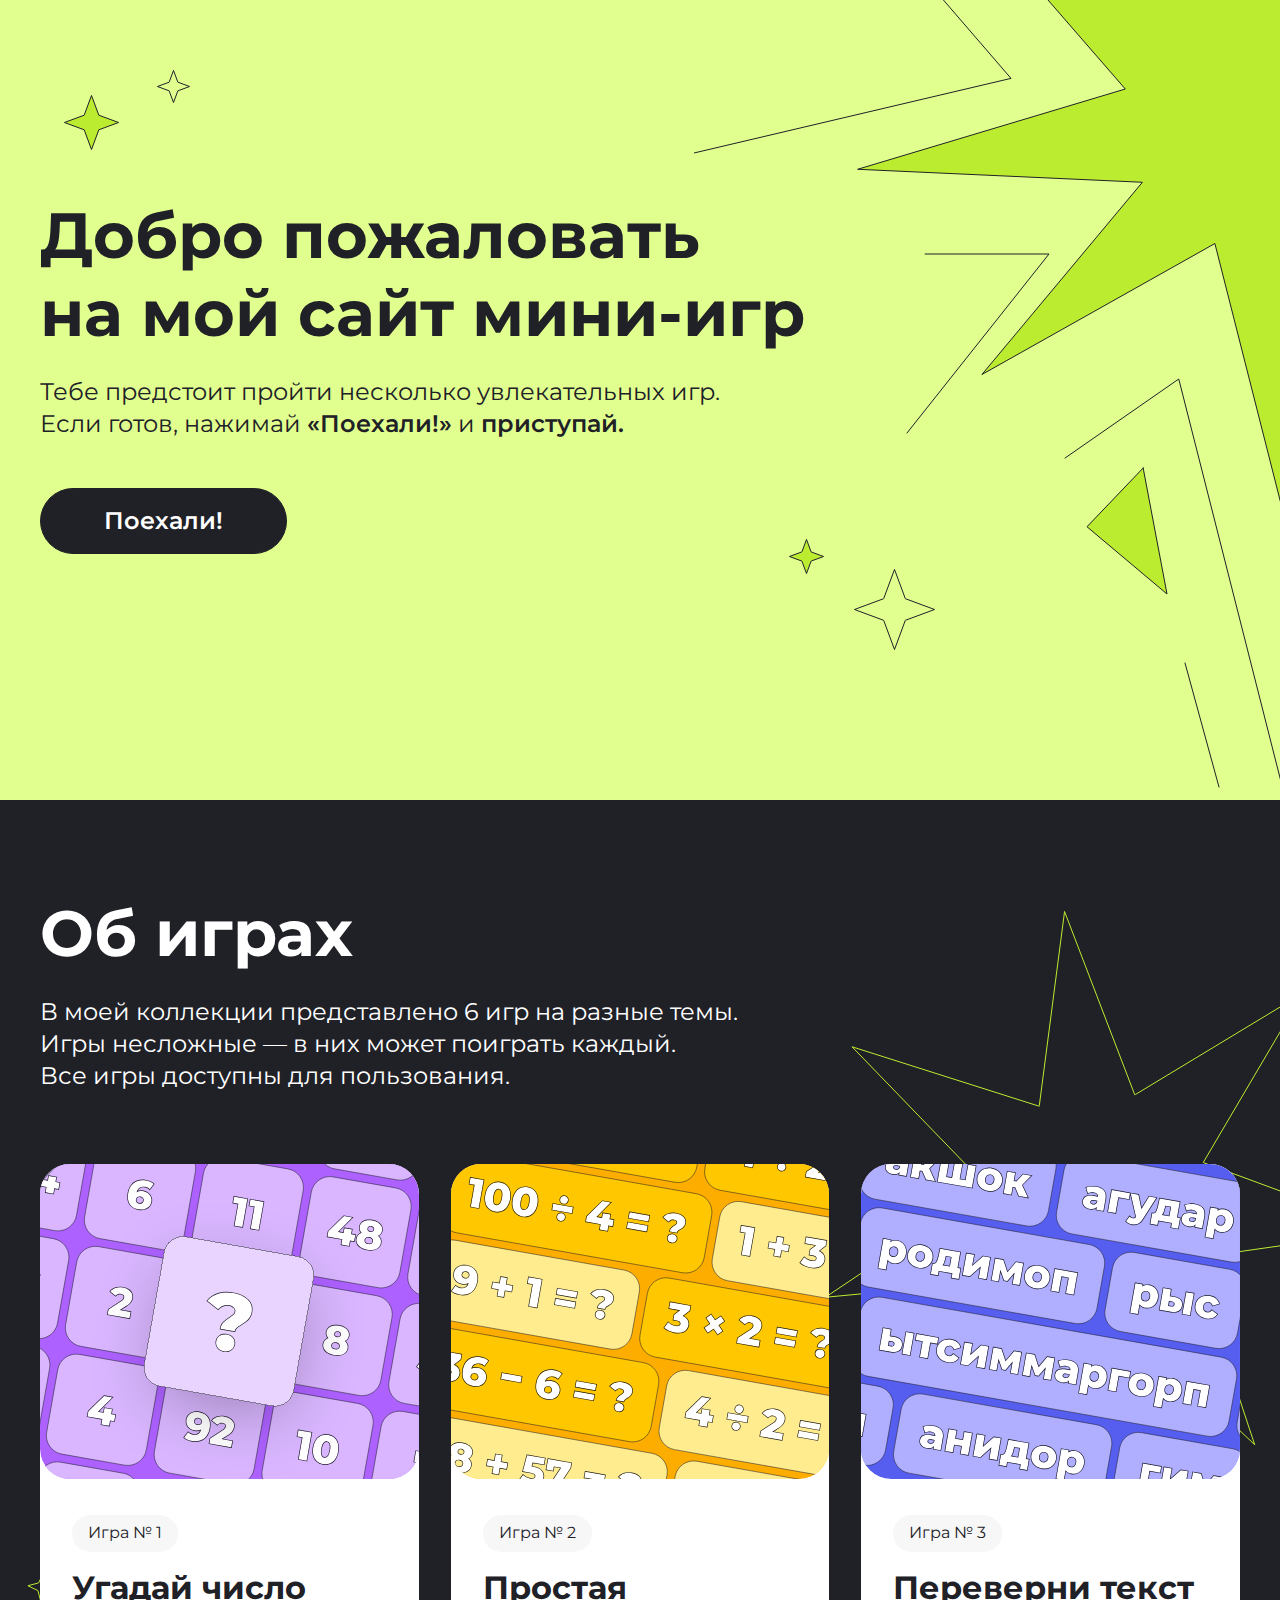
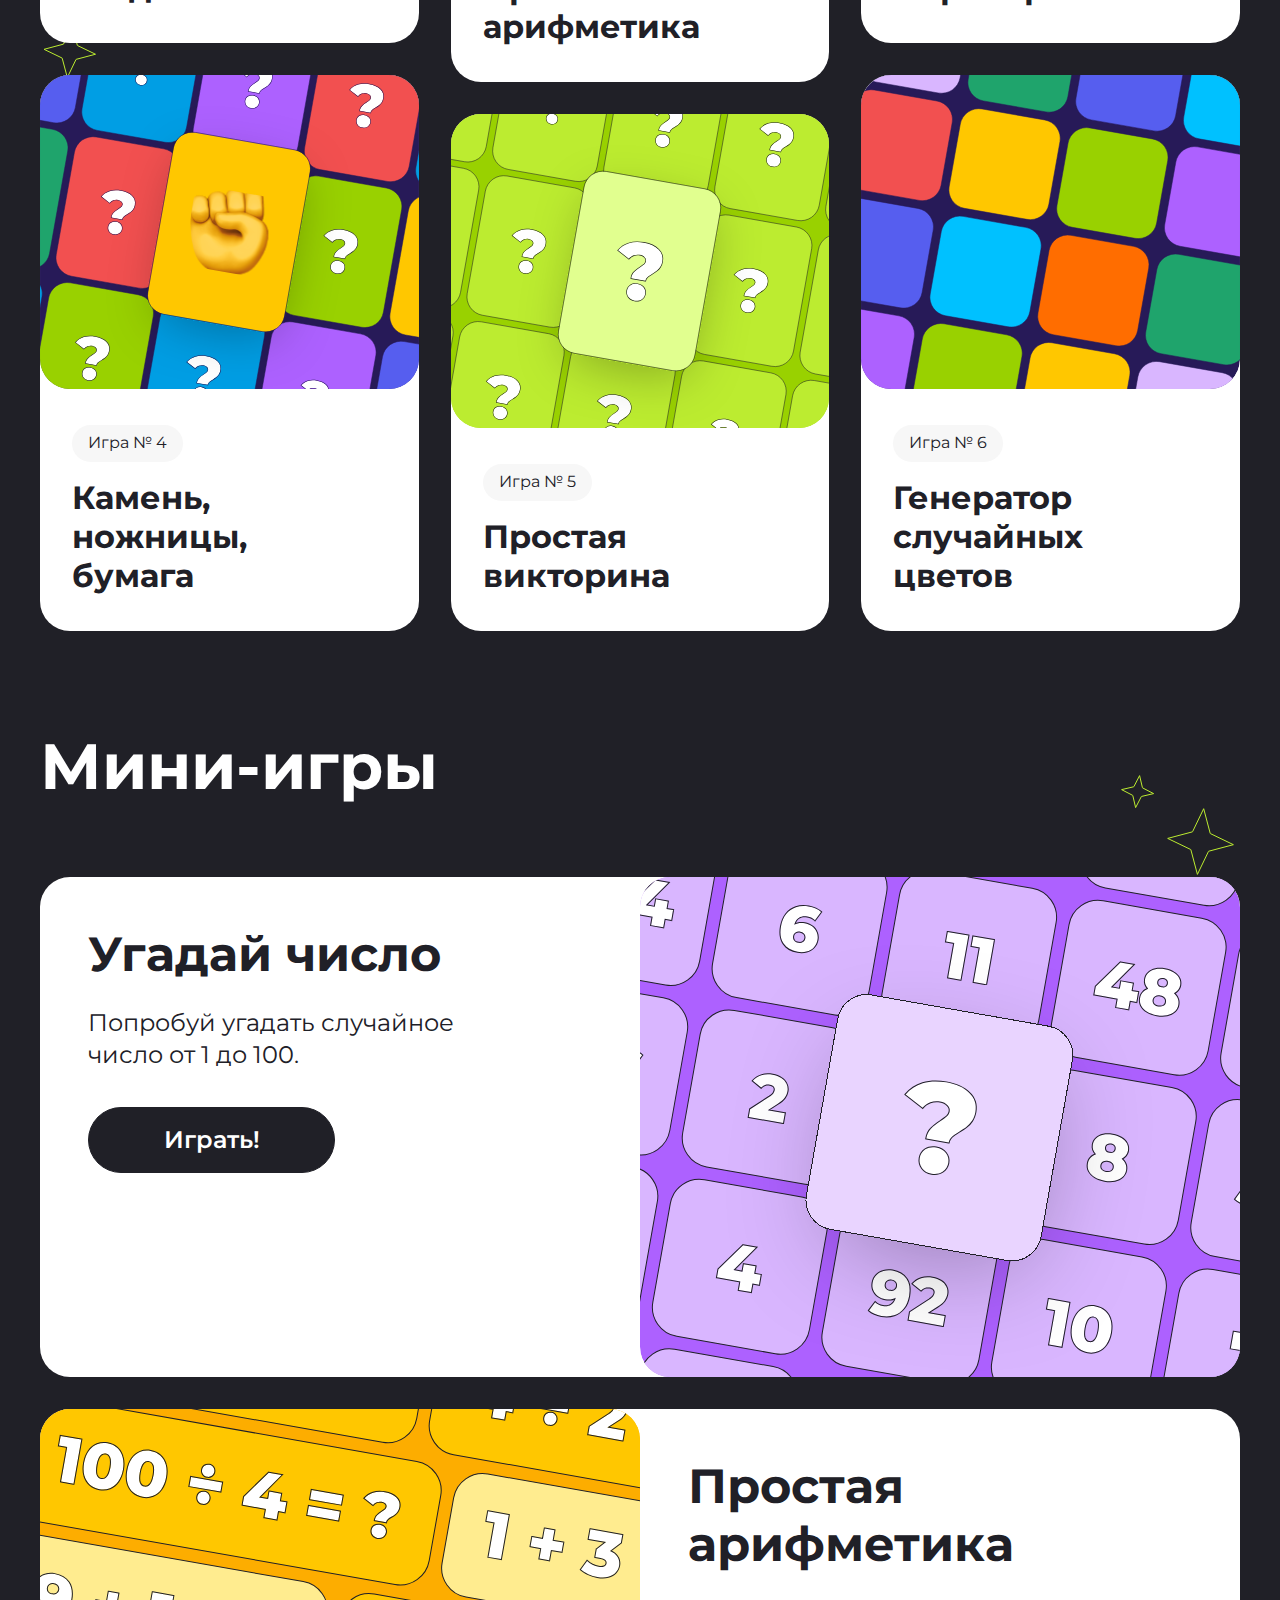
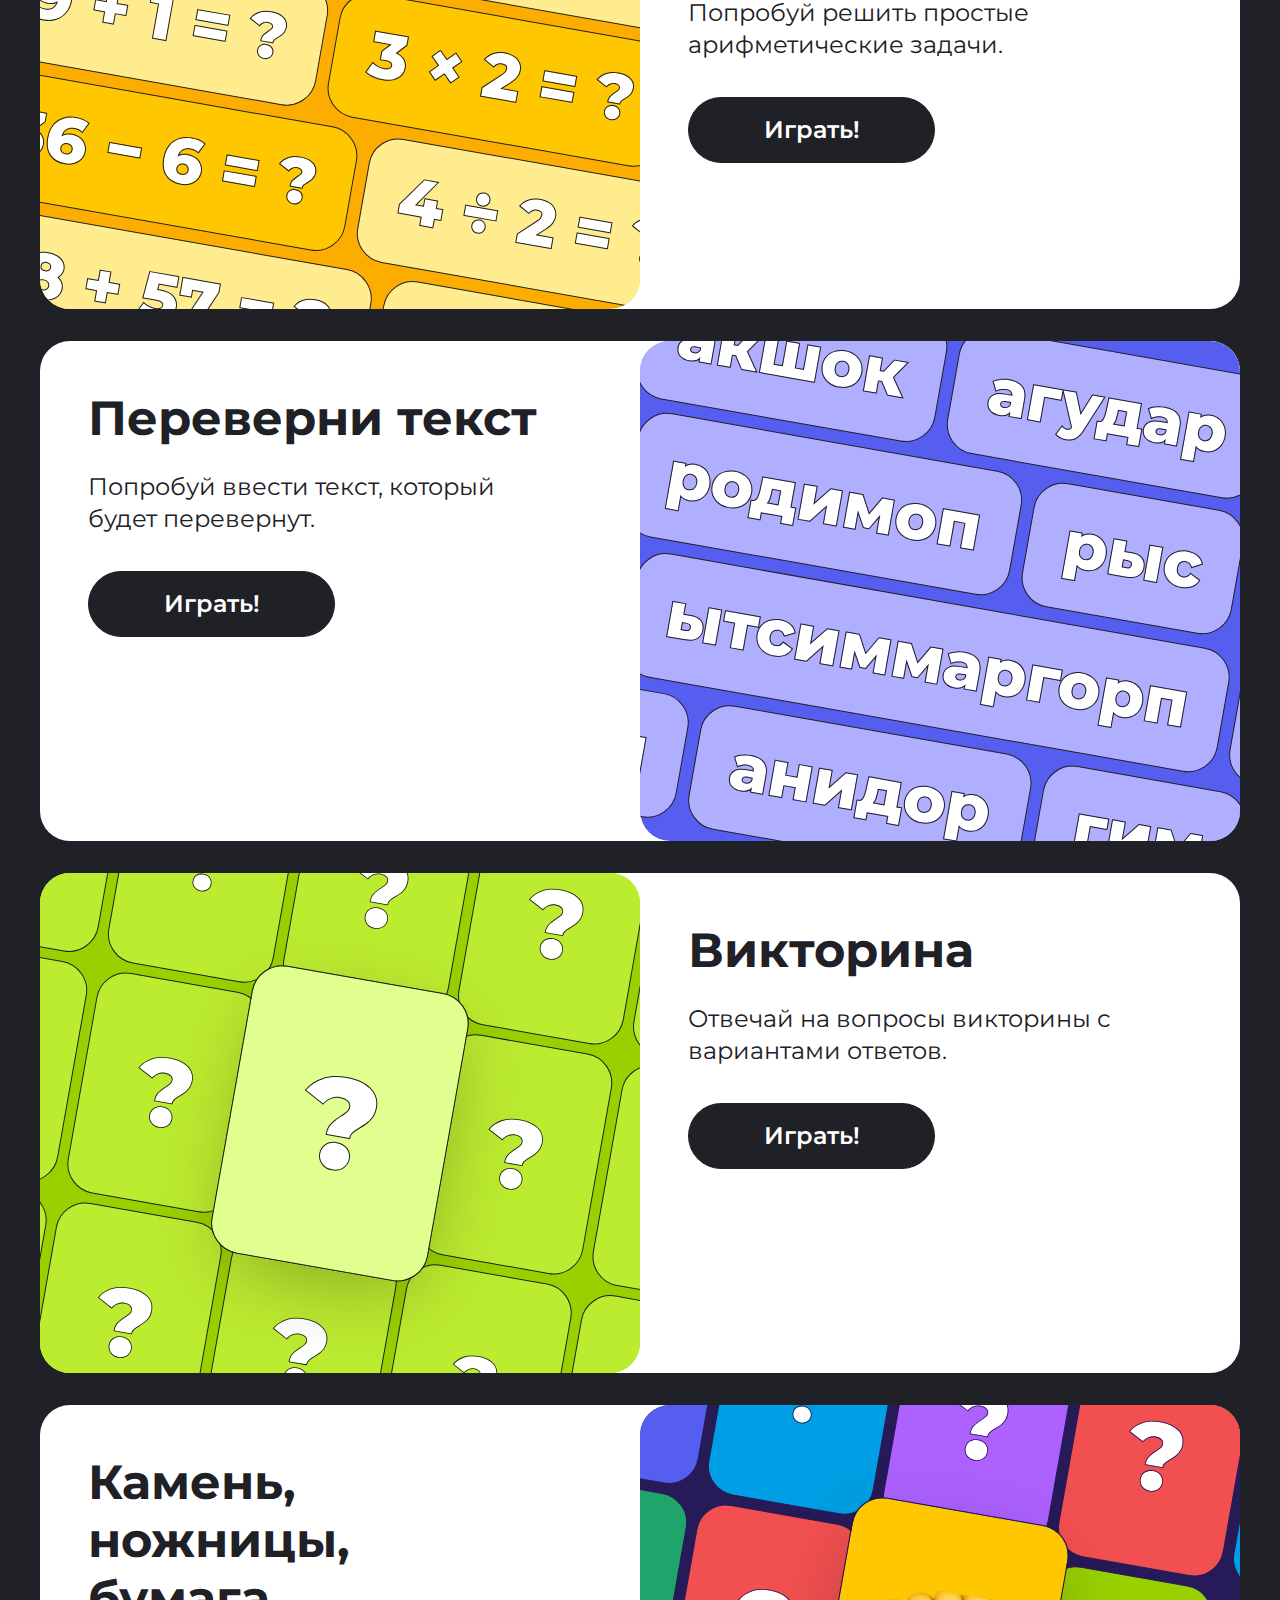
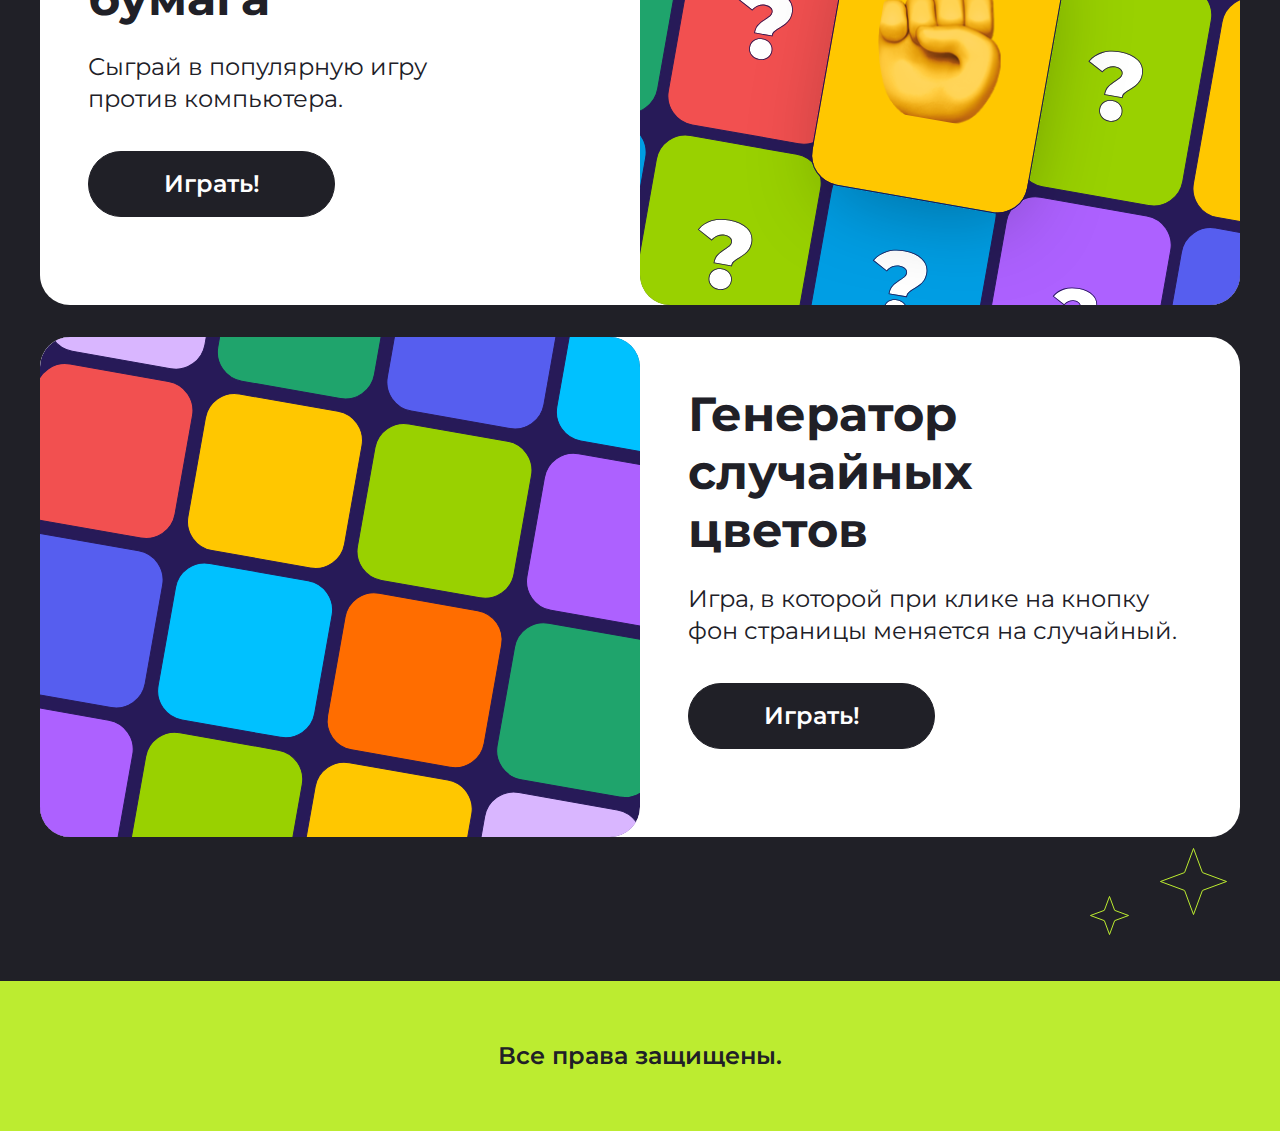
==== commit b9aecb19: "Внес правки" ====
--- a/index.html
+++ b/index.html
@@ -10,7 +10,7 @@
     <link rel="stylesheet" href="css/style.css">
 </head>
 <body>
-    <header class="top">
+    <header class="top overflow">
         <svg class="bg-img img-rays" width="586" height="800" viewBox="0 0 586 800" fill="none" xmlns="http://www.w3.org/2000/svg">
             <g clip-path="url(#clip0_13011_65)">
             <path d="M240.793 -10L317 78.3799L0 153" stroke="#202027" stroke-linecap="round"/>
@@ -52,7 +52,7 @@
             </a>
         </div>
     </header>
-    <section class="about container" id="about">
+    <section class="about container overflow" id="about">
         <svg class="bg-img img-star-7" width="567" height="568" viewBox="0 0 567 568" fill="none" xmlns="http://www.w3.org/2000/svg">
             <path d="M311.569 185.338L311.783 185.897L312.295 185.587L479.842 84.2785L380.534 253.019L380.23 253.534L380.791 253.742L564.461 321.57L370.617 349.135L370.025 349.22L370.213 349.787L431.699 535.677L289.288 401.31L288.853 400.9L288.526 401.401L181.527 565.373L197.787 370.254L197.837 369.658L197.242 369.715L2.33088 388.295L165.018 279.354L165.515 279.021L165.1 278.591L29.0482 137.788L215.656 197.059L216.226 197.24L216.303 196.646L241.561 2.48796L311.569 185.338Z" stroke="#BCEC30"/>
         </svg>
@@ -139,7 +139,7 @@
             </a>
         </div>
     </section>
-    <div class="game-box container">
+    <div class="game-box container overflow">
         <svg class="bg-img img-star-10 game-box__star" width="69" height="69" viewBox="0 0 69 69" fill="none" xmlns="http://www.w3.org/2000/svg">
             <path d="M37.6757 1.70276L44.2009 26.2974L44.2599 26.5196L44.467 26.6195L67.3851 37.6756L42.7904 44.2008L42.5682 44.2598L42.4683 44.4669L31.4122 67.385L24.887 42.7903L24.828 42.5681L24.621 42.4682L1.70287 31.4121L26.2975 24.8869L26.5197 24.8279L26.6196 24.6209L37.6757 1.70276Z" stroke="#BCEC30"/>
         </svg>
@@ -242,7 +242,7 @@
             </a>
         </div>    
     </div>
-    <footer class="footer">
+    <footer class="footer overflow">
         <a href="#" class="footer__link text-bold">
             Все права защищены.
         </a>
--- a/css/style.css
+++ b/css/style.css
@@ -17,6 +17,9 @@
     font-size: 16px;
     color: var(--dark);
     background-color: var(--dark);
+}
+
+.overflow {
     overflow-x: hidden;
 }
 
@@ -320,7 +323,7 @@
     align-items: center;
 }
 
-@media (max-width: 810px) {
+@media (max-width: 1240px) {
     .container {
         padding-left: 16px;
         padding-right: 16px;
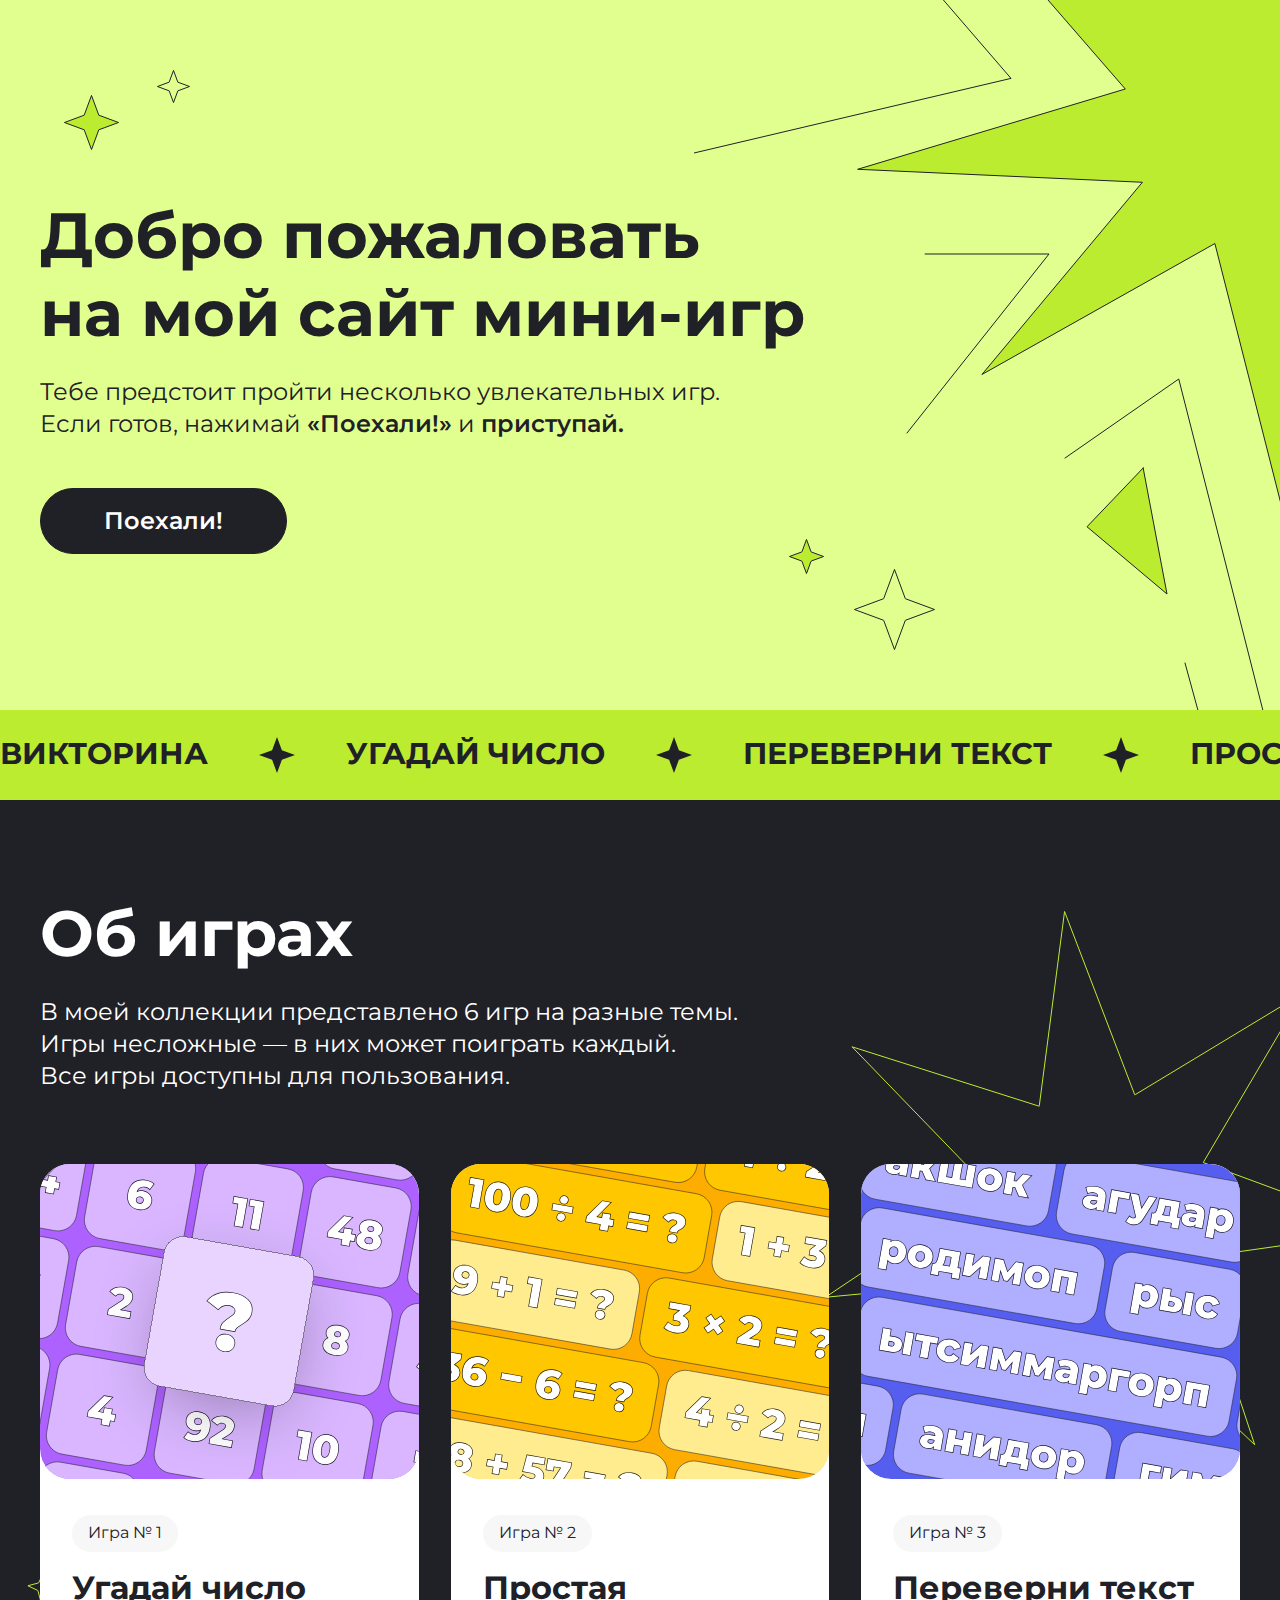
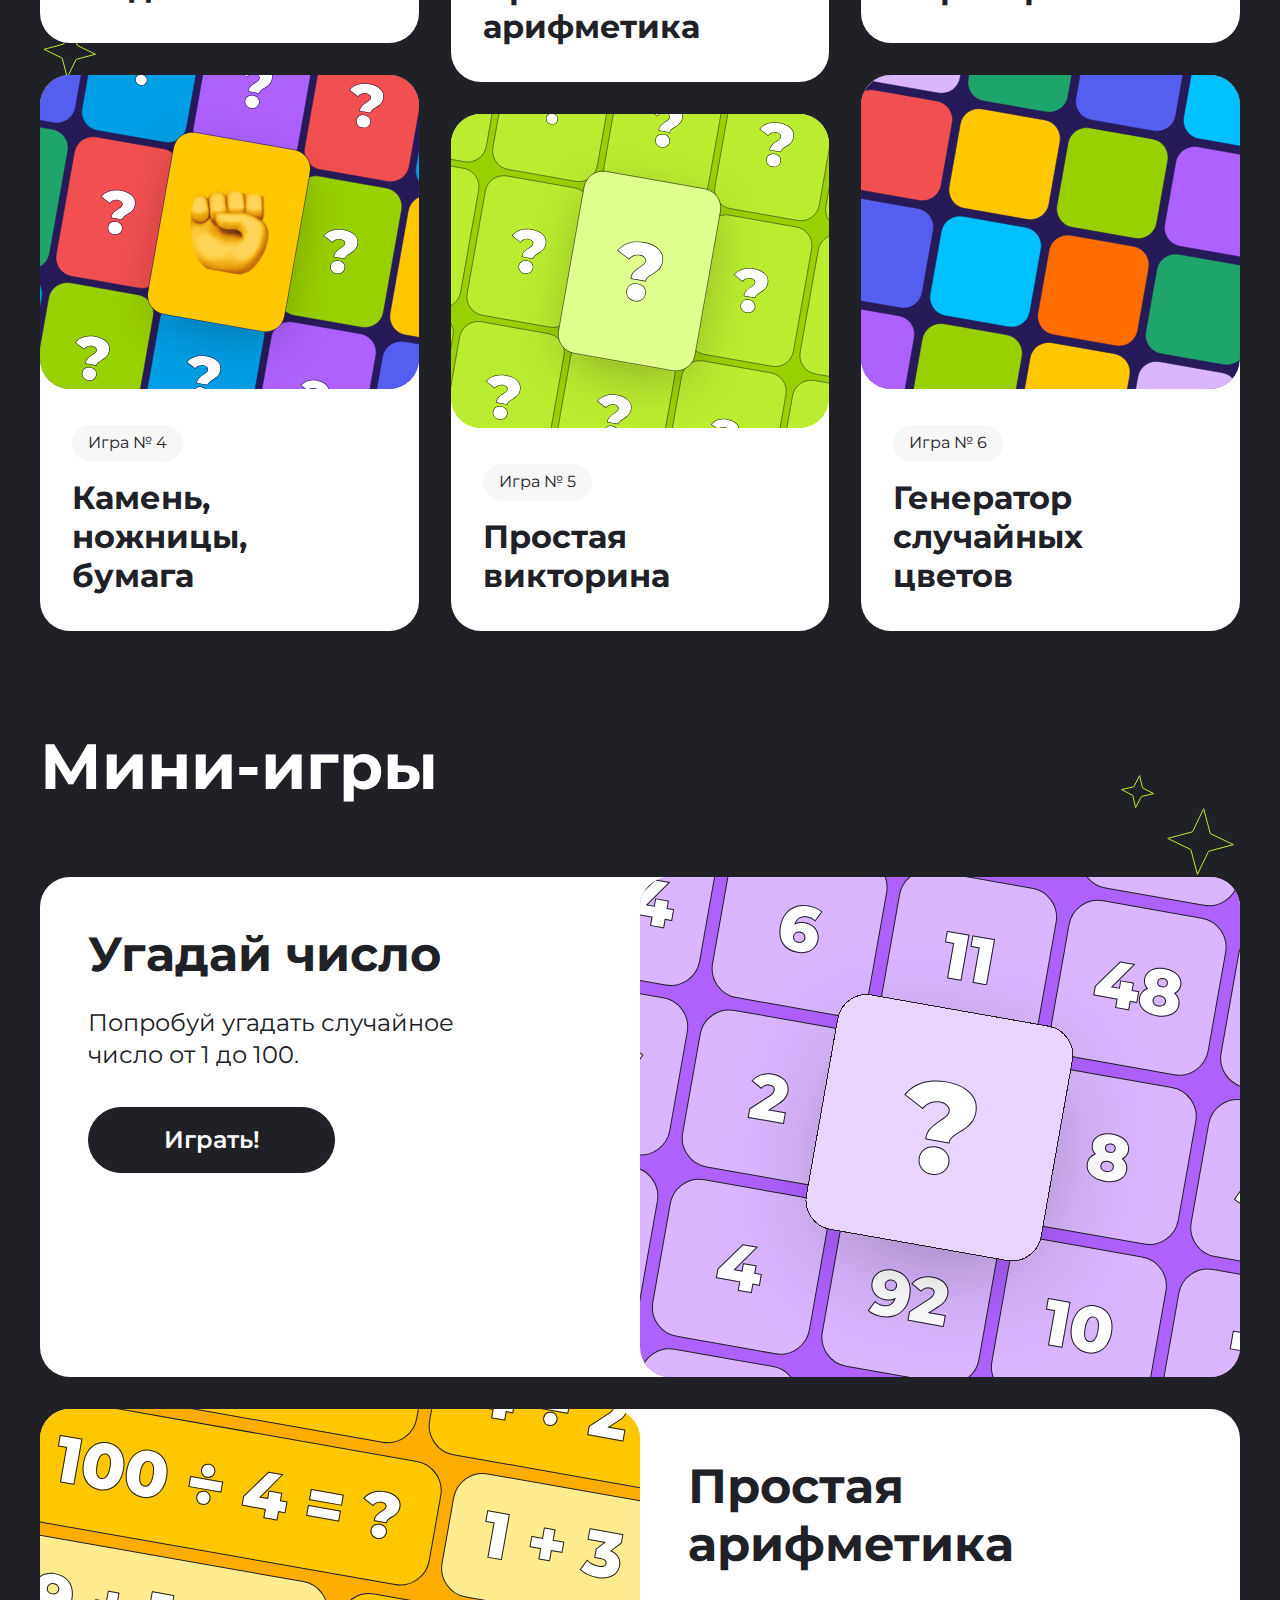
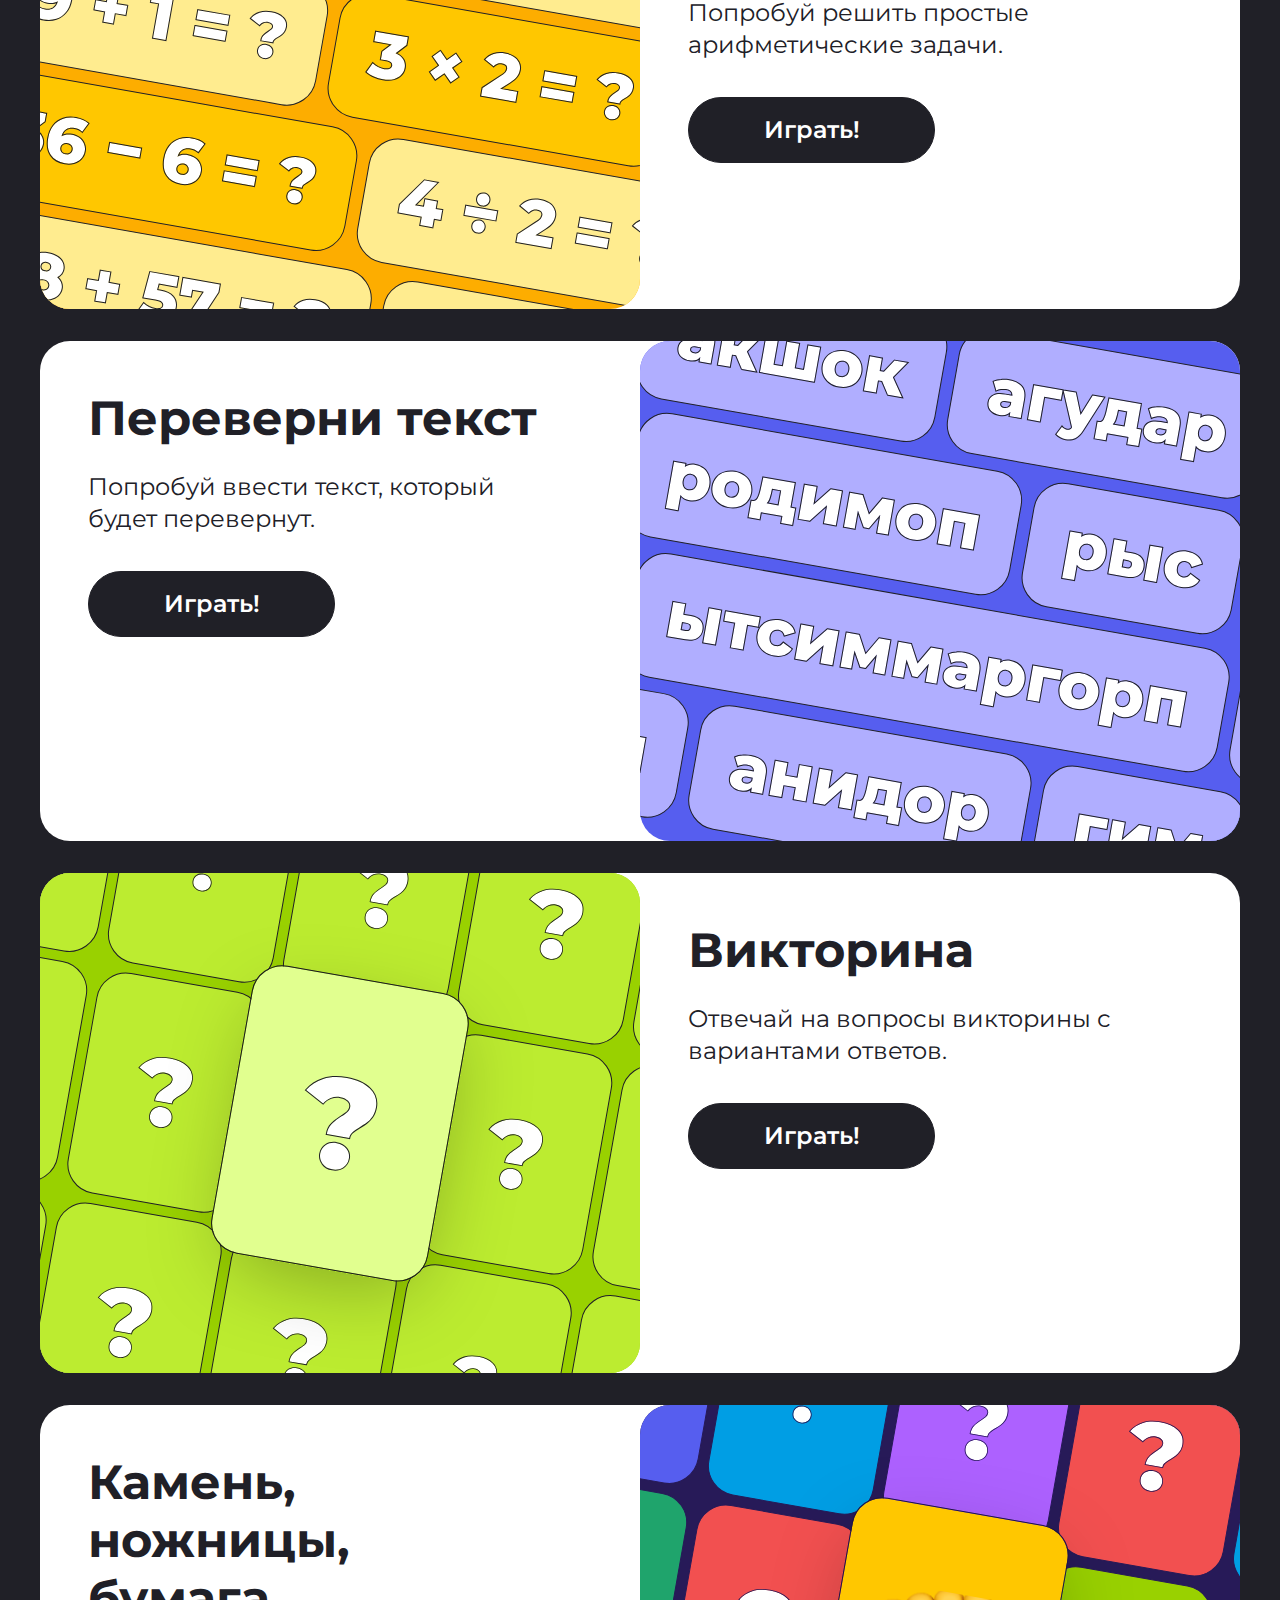
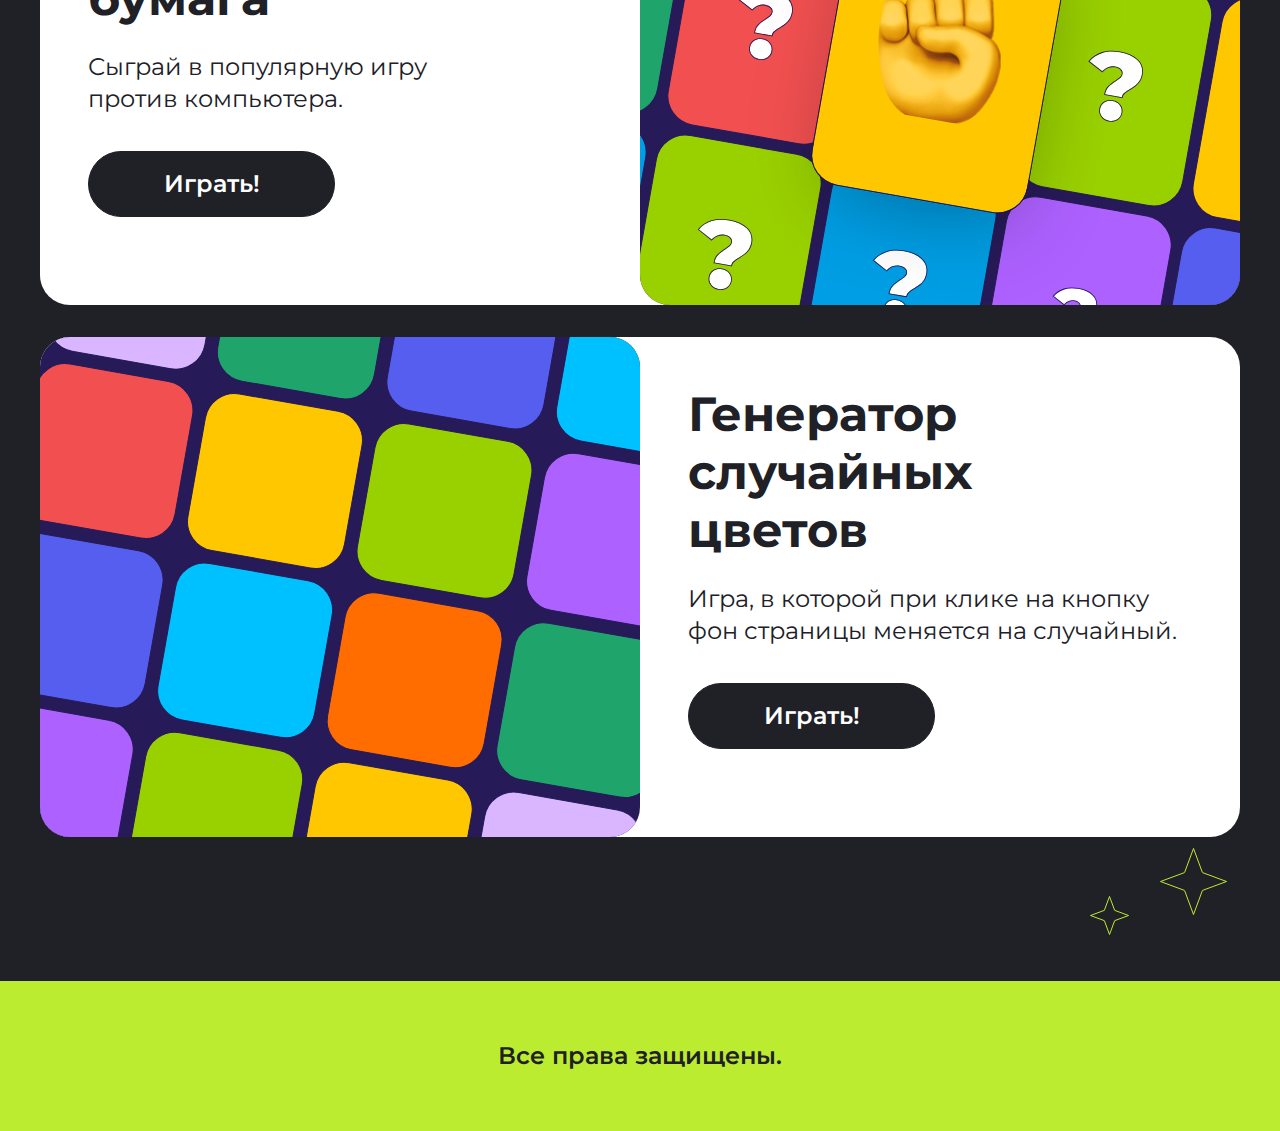
==== commit a62d12ad: "Внес правки" ====
--- a/index.html
+++ b/index.html
@@ -51,6 +51,60 @@
                 Поехали!
             </a>
         </div>
+        <div class="top__running-line">
+            <div class="running-line__content">
+                <h5>
+                    Викторина
+                </h5>
+                <img src="img/star.svg" alt="star">
+                <h5>
+                    угадай число
+                </h5>
+                <img src="img/star.svg" alt="star">
+                <h5>
+                    Переверни текст
+                </h5>
+                <img src="img/star.svg" alt="star">
+                <h5>
+                    Простая арифметика
+                </h5>
+                <img src="img/star.svg" alt="star">
+                <h5>
+                    Камень, ножницы, бумага
+                </h5>
+                <img src="img/star.svg" alt="star">
+                <h5>
+                    Генератор случайных цветов
+                </h5>
+                <img src="img/star.svg" alt="star">
+            </div>
+            <div aria-hidden="true" class="running-line__content">
+                <h5>
+                    Викторина
+                </h5>
+                <img src="img/star.svg" alt="star">
+                <h5>
+                    угадай число
+                </h5>
+                <img src="img/star.svg" alt="star">
+                <h5>
+                    Переверни текст
+                </h5>
+                <img src="img/star.svg" alt="star">
+                <h5>
+                    Простая арифметика
+                </h5>
+                <img src="img/star.svg" alt="star">
+                <h5>
+                    Камень, ножницы, бумага
+                </h5>
+                <img src="img/star.svg" alt="star">
+                <h5>
+                    Генератор случайных цветов
+                </h5>
+                <img src="img/star.svg" alt="star">
+            </div>
+        </div>
     </header>
     <section class="about container overflow" id="about">
         <svg class="bg-img img-star-7" width="567" height="568" viewBox="0 0 567 568" fill="none" xmlns="http://www.w3.org/2000/svg">
@@ -71,7 +125,7 @@
             Все игры доступны для пользования.<br>
         </p>
         <div class="about__cards grid-columns">
-            <a href="#" class="about__card game-card game-card_1">
+            <a href="#game-1" class="about__card game-card game-card_1">
                 <img class="about__img" src="img/about-img-1.svg" alt="Угадай число">
                 <div class="game-card__info">
                     <div class="game-card__number">
@@ -82,7 +136,7 @@
                     </h4>
                 </div>
             </a>
-            <a href="#" class="about__card game-card game-card_2">
+            <a href="#game-2" class="about__card game-card game-card_2">
                 <img class="about__img" src="img/about-img-2.svg" alt="Простая арифметика">
                 <div class="game-card__info">
                     <div class="game-card__number">
@@ -93,7 +147,7 @@
                     </h4>
                 </div>
             </a>
-            <a href="#" class="about__card game-card game-card_3">
+            <a href="#game-3" class="about__card game-card game-card_3">
                <img class="about__img" src="img/about-img-3.svg" alt="Переверни текст">
                 <div class="game-card__info">
                     <div class="game-card__number">
@@ -104,7 +158,7 @@
                     </h4>
                 </div>
             </a>
-            <a href="#" class="about__card game-card game-card_4">
+            <a href="#game-5" class="about__card game-card game-card_4">
                 <img class="about__img" src="img/about-img-4.svg" alt="Камень, ножницы, бумага">
                 <div class="game-card__info">
                     <div class="game-card__number">
@@ -115,7 +169,7 @@
                     </h4>
                 </div>
             </a>
-            <a href="#" class="about__card game-card game-card_5">
+            <a href="#game-4" class="about__card game-card game-card_5">
                 <img class="about__img" src="img/about-img-5.svg" alt="Простая викторина">
                 <div class="game-card__info">
                     <div class="game-card__number">
@@ -126,7 +180,7 @@
                     </h4>
                 </div>
             </a>
-            <a href="#" class="about__card game-card game-card_6">
+            <a href="#game-6" class="about__card game-card game-card_6">
                 <img class="about__img" src="img/about-img-6.svg" alt="Генератор случайных цветов">
                 <div class="game-card__info">
                     <div class="game-card__number">
@@ -156,7 +210,7 @@
             Мини-игры
         </h2>
         <div class="game-box__cards">
-            <a href="#" class="game-box__card game-card game-card_big game-box__card_reverse">
+            <a href="#" class="game-box__card game-card game-card_big game-box__card_reverse" id="game-1">
                 <div class="game-card__info game-card__info_big">
                     <h3 class="game-card__name">
                         Угадай число
@@ -170,7 +224,7 @@
                 </div>
                 <img class="game-box__img" src="img/game-1.svg" alt="Угадай число">
             </a>
-            <a href="#" class="game-box__card game-card game-card_big">
+            <a href="#" class="game-box__card game-card game-card_big" id="game-2">
                 <img class="game-box__img" src="img/game-2.svg" alt="Простая арифметика">
                 <div class="game-card__info game-card__info_big">
                     <h3 class="game-card__name">
@@ -184,7 +238,7 @@
                     </div>
                 </div>
             </a>
-            <a href="#" class="game-box__card game-card game-card_big game-box__card_reverse">
+            <a href="#" class="game-box__card game-card game-card_big game-box__card_reverse" id="game-3">
                 <div class="game-card__info game-card__info_big">
                     <h3 class="game-card__name">
                         Переверни текст
@@ -198,7 +252,7 @@
                 </div>
                 <img class="game-box__img" src="img/game-3.svg" alt="Переверни текст">
             </a>
-            <a href="#" class="game-box__card game-card game-card_big">
+            <a href="#" class="game-box__card game-card game-card_big" id="game-4">
                 <img class="game-box__img" src="img/game-4.svg" alt="Викторина">
                 <div class="game-card__info game-card__info_big">
                     <h3 class="game-card__name">
@@ -212,7 +266,7 @@
                     </div>
                 </div>
             </a>
-            <a href="#" class="game-box__card game-card game-card_big game-box__card_reverse">
+            <a href="#" class="game-box__card game-card game-card_big game-box__card_reverse" id="game-5">
                 <div class="game-card__info game-card__info_big">
                     <h3 class="game-card__name">
                         Камень, ножницы, бумага
@@ -226,7 +280,7 @@
                 </div>
                 <img class="game-box__img" src="img/game-5.svg" alt="Камень, ножницы, бумага">
             </a>
-            <a href="#" class="game-box__card game-card game-card_big">
+            <a href="#" class="game-box__card game-card game-card_big" id="game-6">
                 <img class="game-box__img" src="img/game-6.svg" alt="Генератор случайных цветов">
                 <div class="game-card__info game-card__info_big">
                     <h3 class="game-card__name">
--- a/css/style.css
+++ b/css/style.css
@@ -53,6 +53,12 @@
 
 h3 {
     font-size: 3rem;
+}
+
+h5 {
+    font-size: 30px;
+    line-height: 110%;
+    text-transform: uppercase;
 }
 
 h4 {
@@ -194,6 +200,32 @@
     margin-bottom: 48px;
 }
 
+.top__running-line {
+    position: absolute;
+    bottom: 0;
+    padding-top: 27px;
+    padding-bottom: 27px;
+    background-color: var(--green);
+    display: flex;
+    gap: 51px;
+}
+
+.running-line__content {
+    display: flex;
+    white-space: nowrap;
+    gap: 51px;
+    animation: scroll 20s linear infinite;
+}
+
+@keyframes scroll {
+    from {
+      transform: translateX(0);
+    }
+    to {
+      transform: translateX(calc(-100% - 20px));
+    }
+}
+
 .about {
     background-color: var(--dark);
     padding-top: 94px;
@@ -278,6 +310,10 @@
     padding-bottom: 144px;
 }
 
+.game-box__img {
+    border-radius: 30px;
+}
+
 .game-box__title {
     margin-top: 46px;
     margin-bottom: 72px;
@@ -343,6 +379,10 @@
     
     h4 {
         font-size: 2rem;
+    }
+
+    h5 {
+        font-size: 16px;
     }
 
     .text {
@@ -432,11 +472,22 @@
         text-align: center;
     }
 
+    .top__running-line {
+        padding-top: 16px;
+        padding-bottom: 16px;
+    }
+
+    .top__running-line img {
+        width: 19px;
+        height: 19px;
+    }
+
     .btn {
         width: 285px;
         height: 55px;
         padding: 16px 28px;
         font-size: 1rem;
+        pointer-events: none;
     }
 
     .about {
@@ -466,6 +517,36 @@
 
     .game-card__info {
         padding: 29px;
+        width: auto;
+        display: flex;
+        flex-direction: column;
+        align-items: center;
+    }
+
+    .game-card__name {
+        width: auto;
+    }
+
+    .game-card__text {
+        width: auto;
+    }
+
+    .game-card__text_big {
+        width: auto;
+    }
+
+    .footer {
+        height: 100px;
+    }
+
+    .footer__link {
+        font-size: 1rem;
+    }
+}
+
+@media (max-width: 375px) {
+    .game-card__info {
+        align-items: start;
     }
 
     .game-card__name {
@@ -479,12 +560,4 @@
     .game-card__text_big {
         width: 235px;
     }
-
-    .footer {
-        height: 100px;
-    }
-
-    .footer__link {
-        font-size: 1rem;
-    }
 }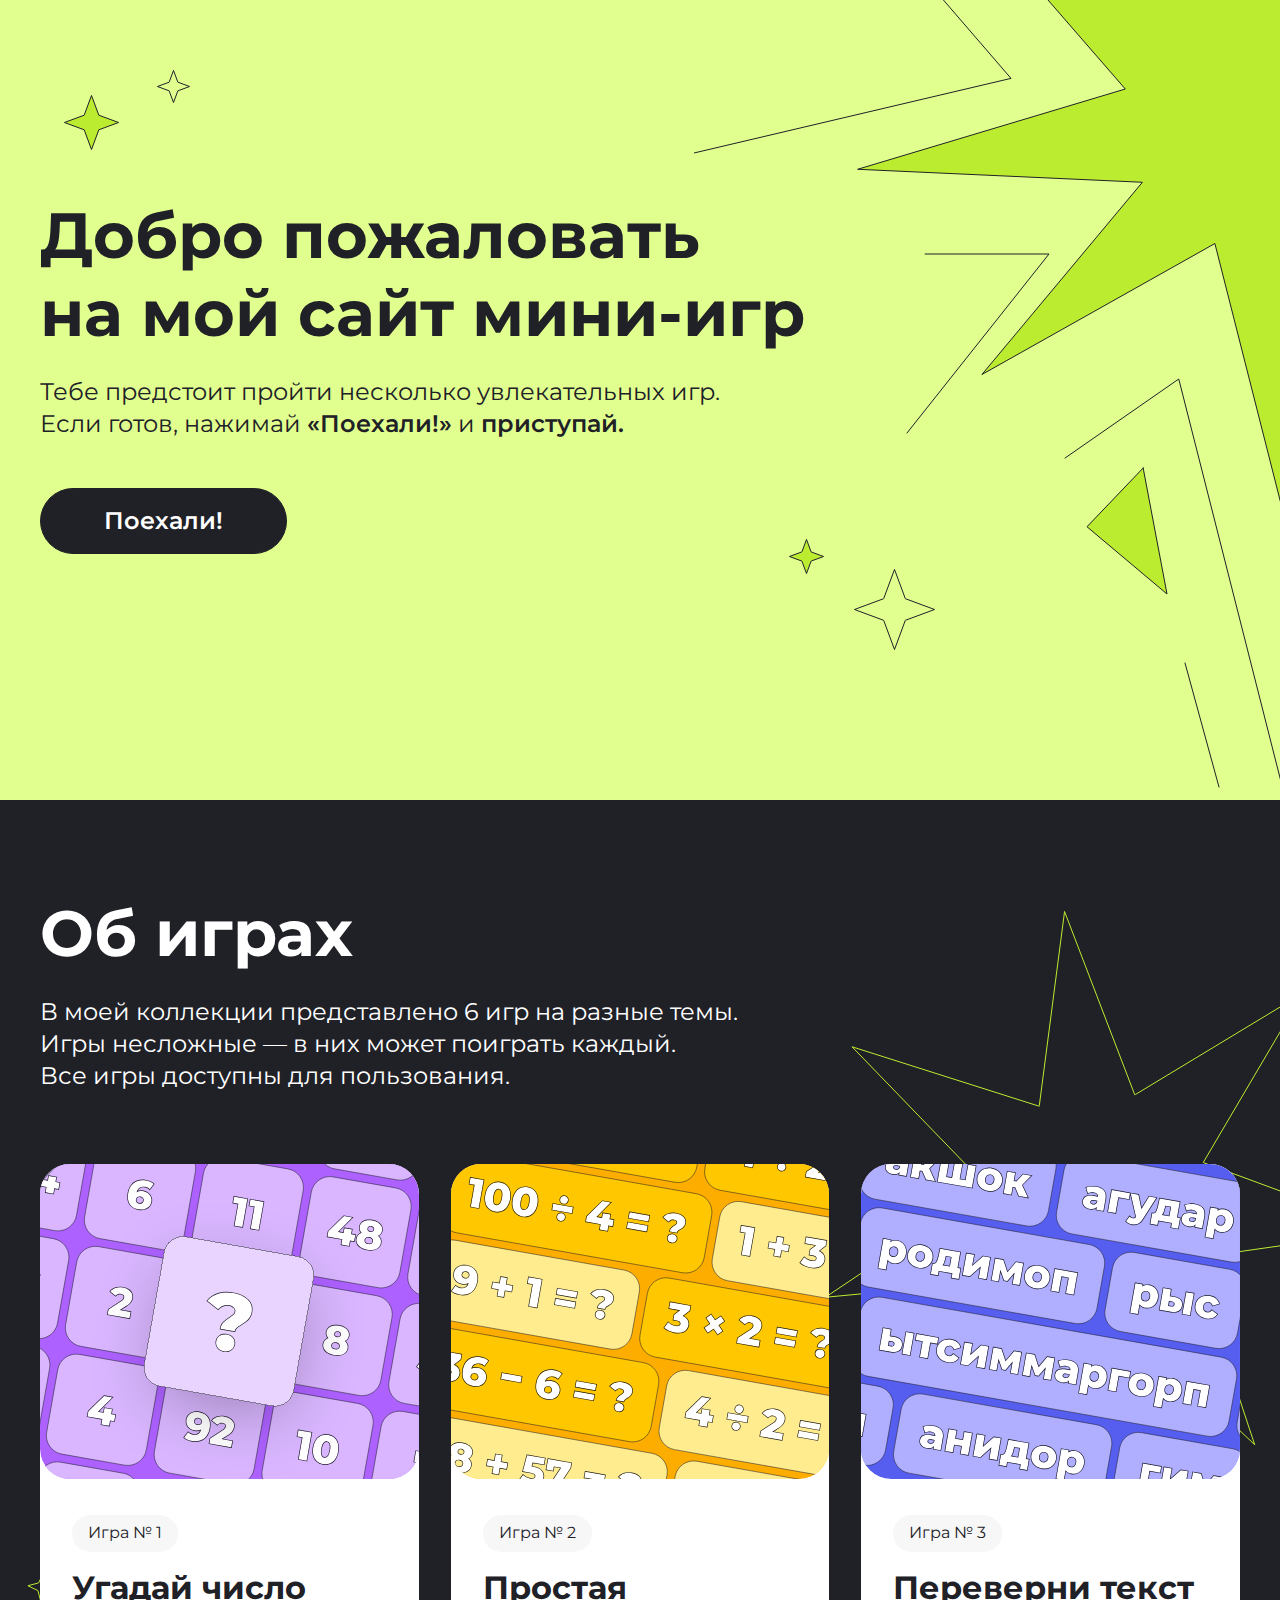
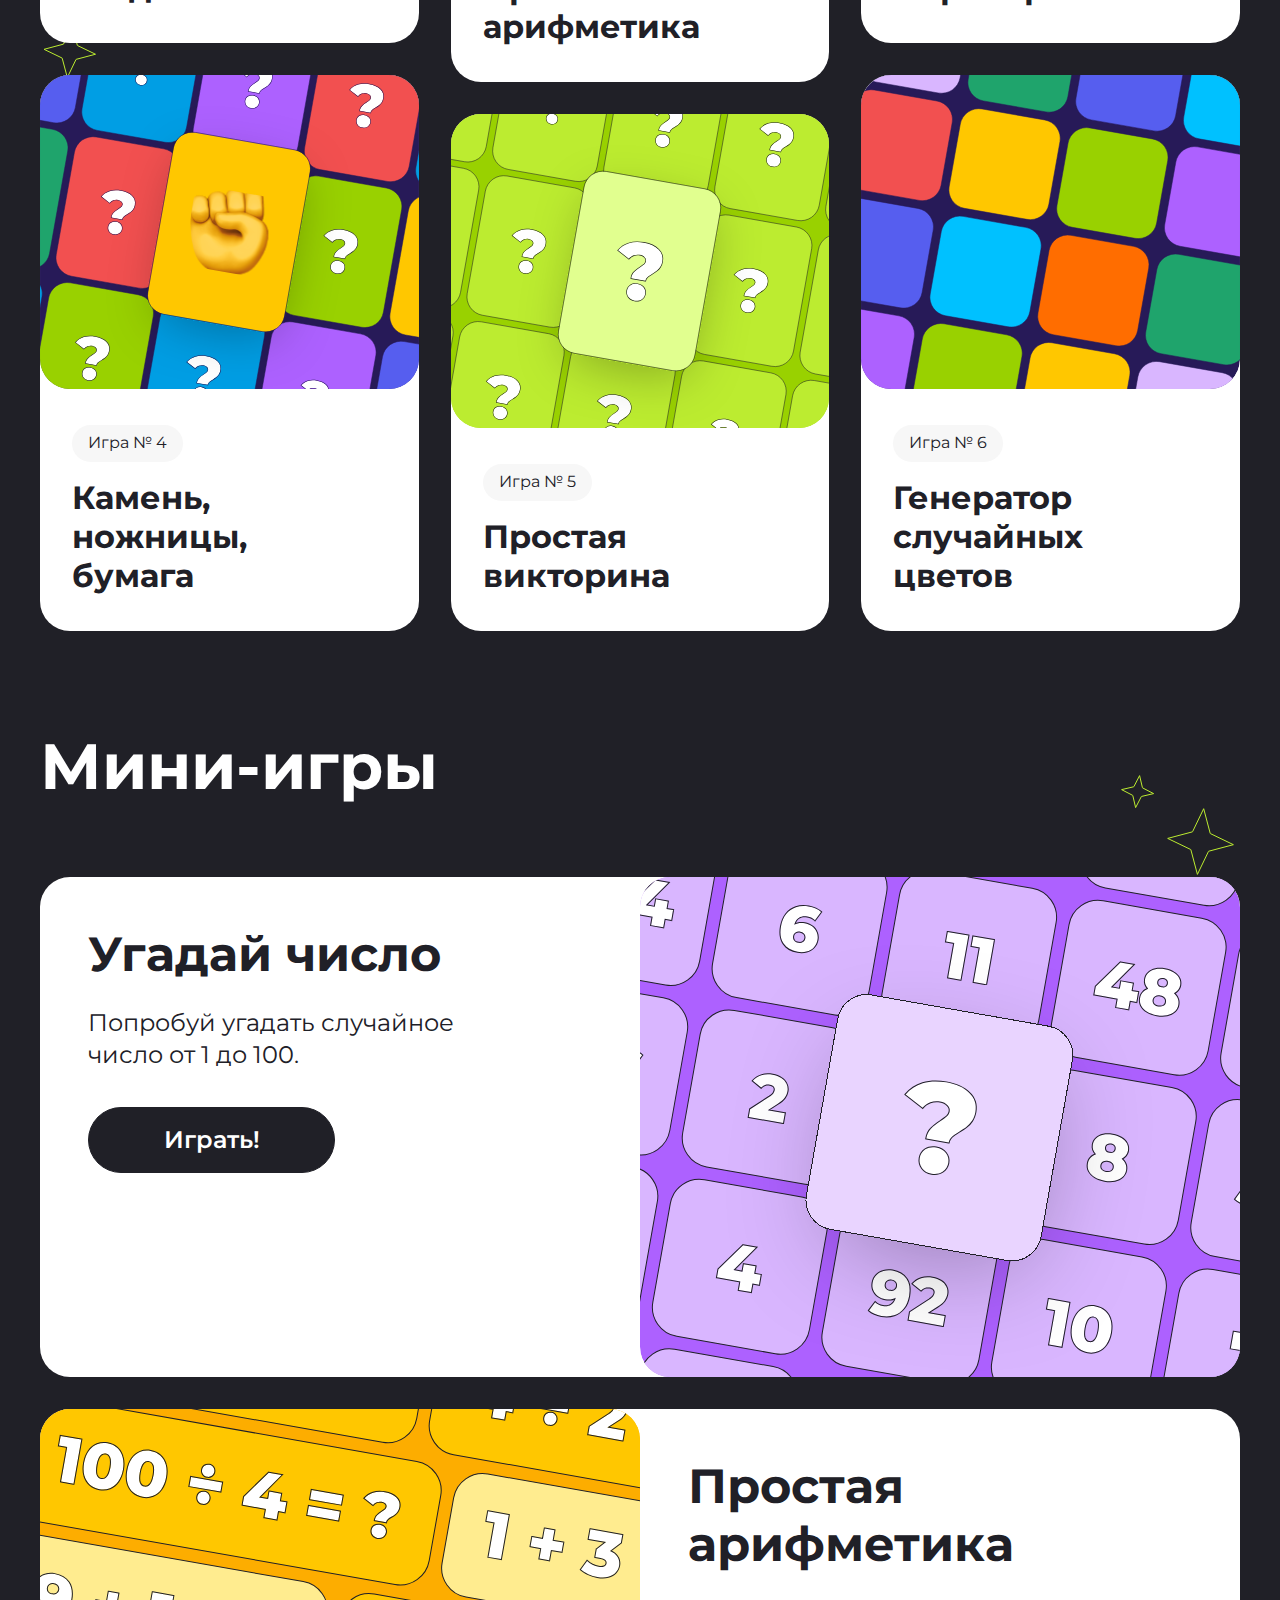
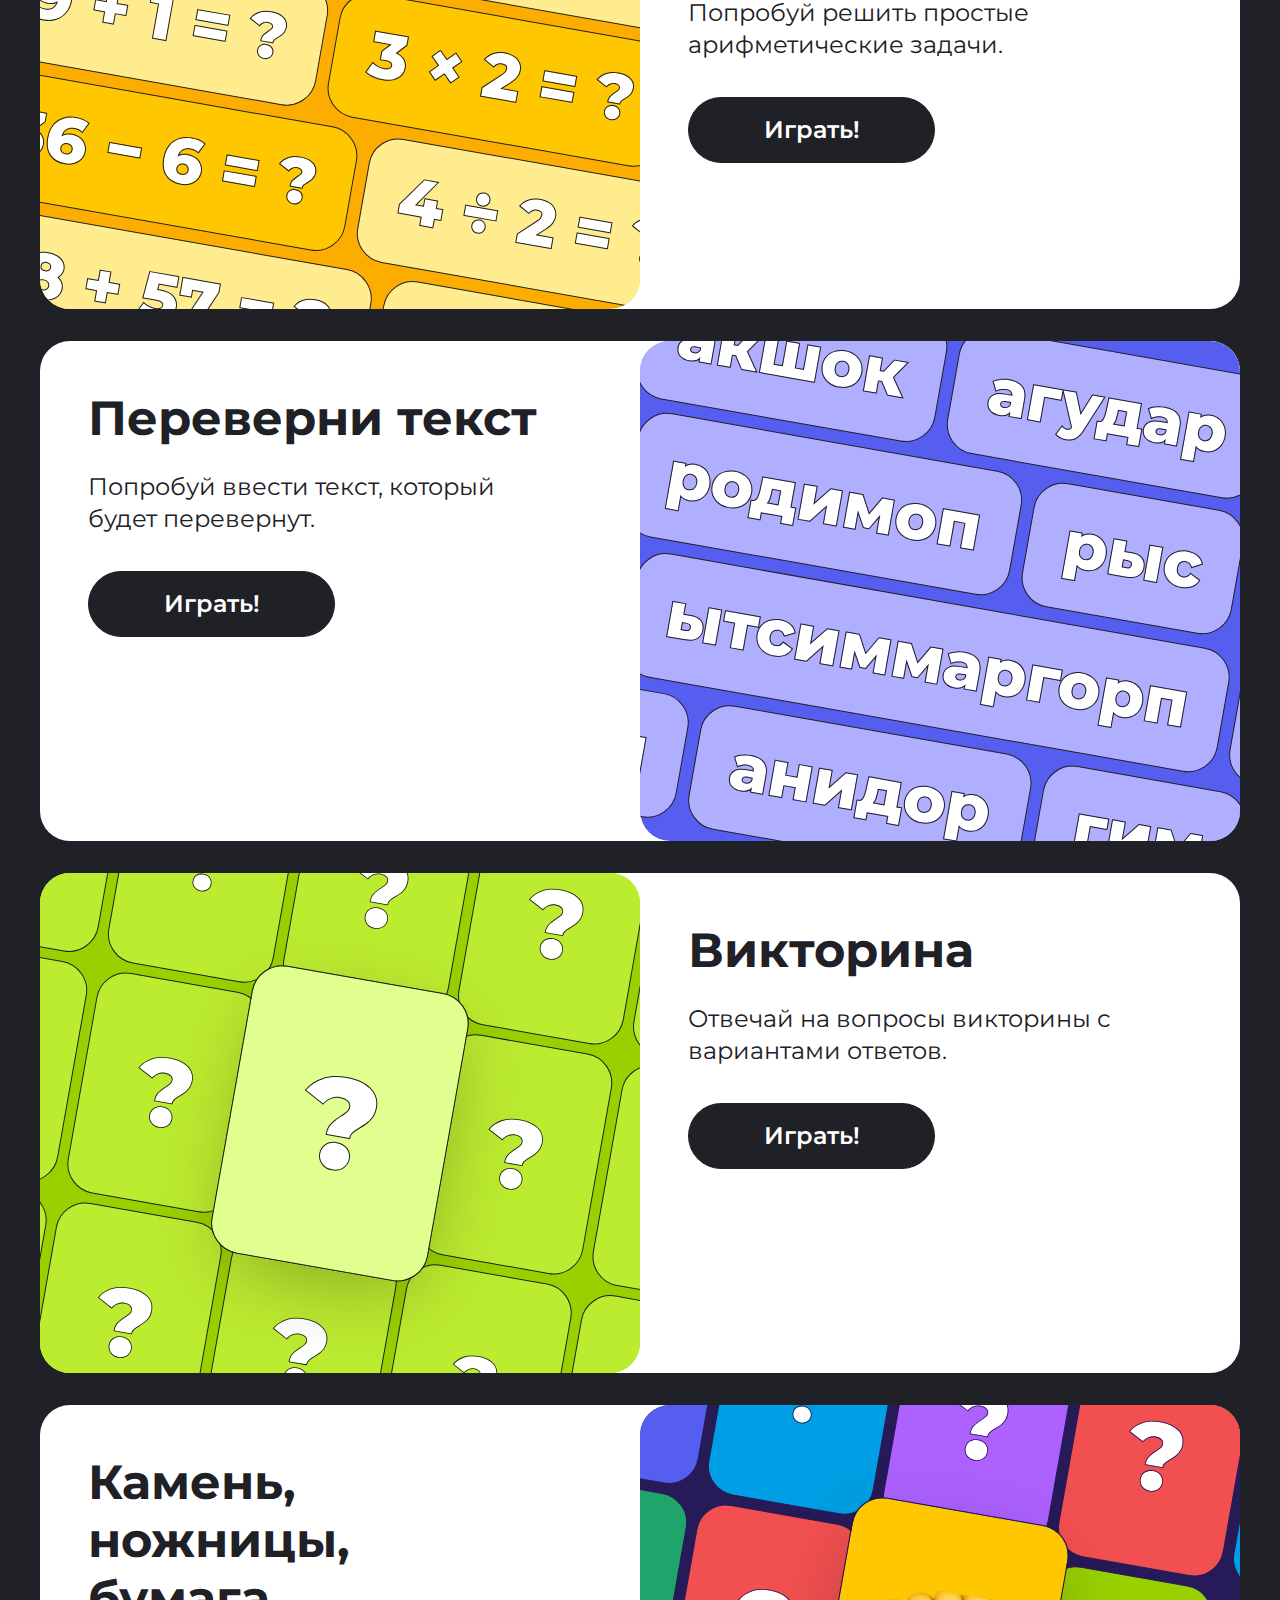
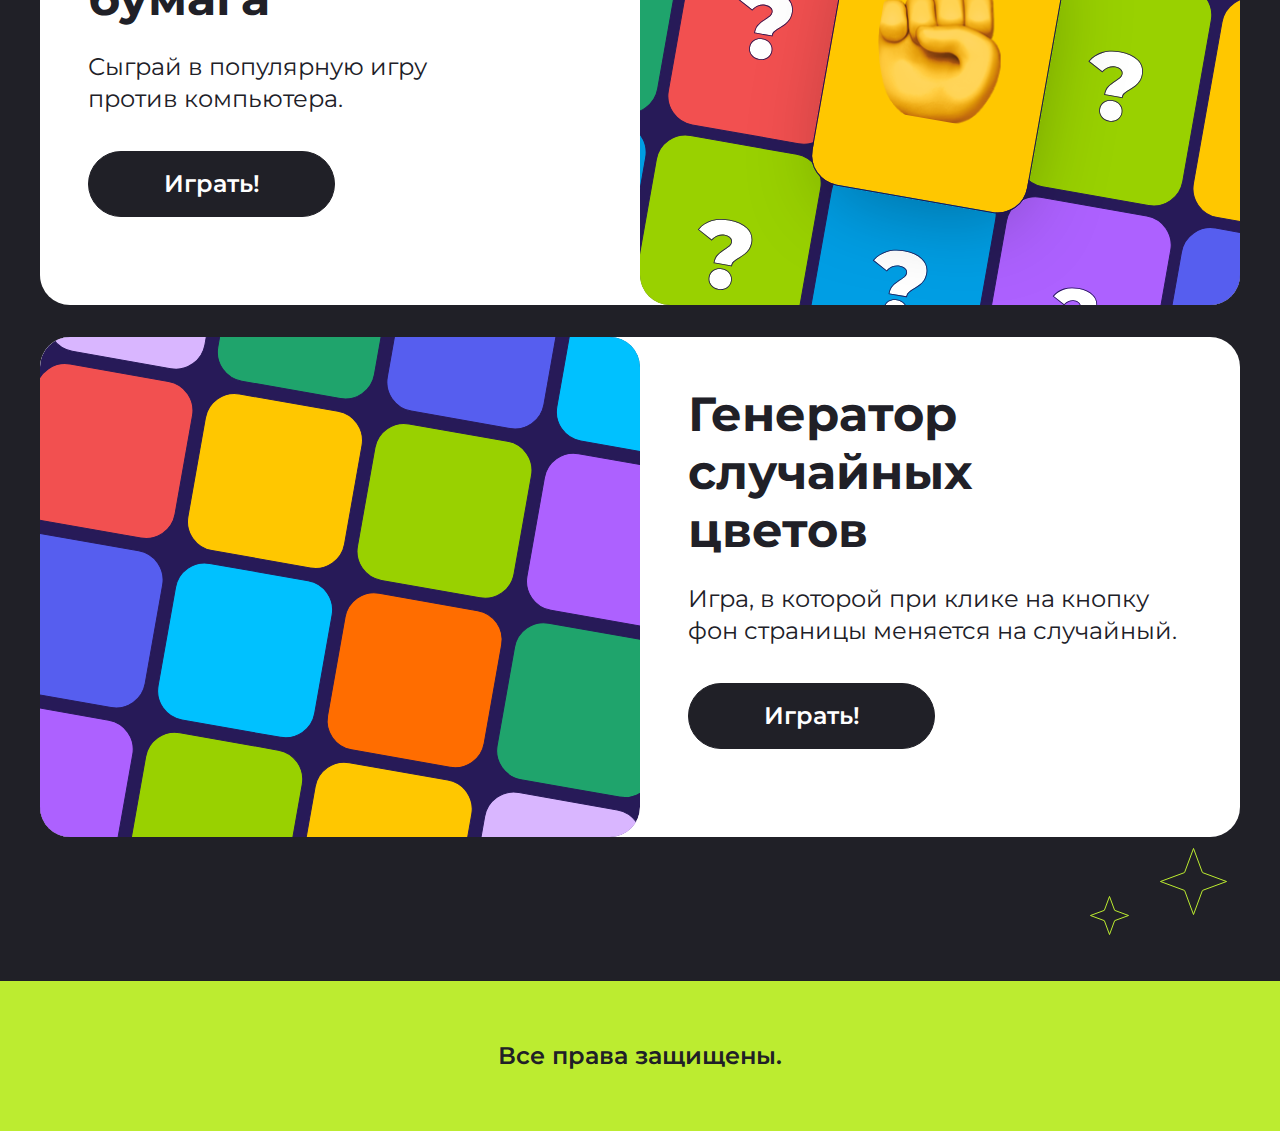
==== commit 42457972: "Revert "Hw 4"" ====
--- a/index.html
+++ b/index.html
@@ -51,60 +51,6 @@
                 Поехали!
             </a>
         </div>
-        <div class="top__running-line">
-            <div class="running-line__content">
-                <h5>
-                    Викторина
-                </h5>
-                <img src="img/star.svg" alt="star">
-                <h5>
-                    угадай число
-                </h5>
-                <img src="img/star.svg" alt="star">
-                <h5>
-                    Переверни текст
-                </h5>
-                <img src="img/star.svg" alt="star">
-                <h5>
-                    Простая арифметика
-                </h5>
-                <img src="img/star.svg" alt="star">
-                <h5>
-                    Камень, ножницы, бумага
-                </h5>
-                <img src="img/star.svg" alt="star">
-                <h5>
-                    Генератор случайных цветов
-                </h5>
-                <img src="img/star.svg" alt="star">
-            </div>
-            <div aria-hidden="true" class="running-line__content">
-                <h5>
-                    Викторина
-                </h5>
-                <img src="img/star.svg" alt="star">
-                <h5>
-                    угадай число
-                </h5>
-                <img src="img/star.svg" alt="star">
-                <h5>
-                    Переверни текст
-                </h5>
-                <img src="img/star.svg" alt="star">
-                <h5>
-                    Простая арифметика
-                </h5>
-                <img src="img/star.svg" alt="star">
-                <h5>
-                    Камень, ножницы, бумага
-                </h5>
-                <img src="img/star.svg" alt="star">
-                <h5>
-                    Генератор случайных цветов
-                </h5>
-                <img src="img/star.svg" alt="star">
-            </div>
-        </div>
     </header>
     <section class="about container overflow" id="about">
         <svg class="bg-img img-star-7" width="567" height="568" viewBox="0 0 567 568" fill="none" xmlns="http://www.w3.org/2000/svg">
@@ -125,7 +71,7 @@
             Все игры доступны для пользования.<br>
         </p>
         <div class="about__cards grid-columns">
-            <a href="#game-1" class="about__card game-card game-card_1">
+            <a href="#" class="about__card game-card game-card_1">
                 <img class="about__img" src="img/about-img-1.svg" alt="Угадай число">
                 <div class="game-card__info">
                     <div class="game-card__number">
@@ -136,7 +82,7 @@
                     </h4>
                 </div>
             </a>
-            <a href="#game-2" class="about__card game-card game-card_2">
+            <a href="#" class="about__card game-card game-card_2">
                 <img class="about__img" src="img/about-img-2.svg" alt="Простая арифметика">
                 <div class="game-card__info">
                     <div class="game-card__number">
@@ -147,7 +93,7 @@
                     </h4>
                 </div>
             </a>
-            <a href="#game-3" class="about__card game-card game-card_3">
+            <a href="#" class="about__card game-card game-card_3">
                <img class="about__img" src="img/about-img-3.svg" alt="Переверни текст">
                 <div class="game-card__info">
                     <div class="game-card__number">
@@ -158,7 +104,7 @@
                     </h4>
                 </div>
             </a>
-            <a href="#game-5" class="about__card game-card game-card_4">
+            <a href="#" class="about__card game-card game-card_4">
                 <img class="about__img" src="img/about-img-4.svg" alt="Камень, ножницы, бумага">
                 <div class="game-card__info">
                     <div class="game-card__number">
@@ -169,7 +115,7 @@
                     </h4>
                 </div>
             </a>
-            <a href="#game-4" class="about__card game-card game-card_5">
+            <a href="#" class="about__card game-card game-card_5">
                 <img class="about__img" src="img/about-img-5.svg" alt="Простая викторина">
                 <div class="game-card__info">
                     <div class="game-card__number">
@@ -180,7 +126,7 @@
                     </h4>
                 </div>
             </a>
-            <a href="#game-6" class="about__card game-card game-card_6">
+            <a href="#" class="about__card game-card game-card_6">
                 <img class="about__img" src="img/about-img-6.svg" alt="Генератор случайных цветов">
                 <div class="game-card__info">
                     <div class="game-card__number">
@@ -210,7 +156,7 @@
             Мини-игры
         </h2>
         <div class="game-box__cards">
-            <a href="#" class="game-box__card game-card game-card_big game-box__card_reverse" id="game-1">
+            <a href="#" class="game-box__card game-card game-card_big game-box__card_reverse">
                 <div class="game-card__info game-card__info_big">
                     <h3 class="game-card__name">
                         Угадай число
@@ -224,7 +170,7 @@
                 </div>
                 <img class="game-box__img" src="img/game-1.svg" alt="Угадай число">
             </a>
-            <a href="#" class="game-box__card game-card game-card_big" id="game-2">
+            <a href="#" class="game-box__card game-card game-card_big">
                 <img class="game-box__img" src="img/game-2.svg" alt="Простая арифметика">
                 <div class="game-card__info game-card__info_big">
                     <h3 class="game-card__name">
@@ -238,7 +184,7 @@
                     </div>
                 </div>
             </a>
-            <a href="#" class="game-box__card game-card game-card_big game-box__card_reverse" id="game-3">
+            <a href="#" class="game-box__card game-card game-card_big game-box__card_reverse">
                 <div class="game-card__info game-card__info_big">
                     <h3 class="game-card__name">
                         Переверни текст
@@ -252,7 +198,7 @@
                 </div>
                 <img class="game-box__img" src="img/game-3.svg" alt="Переверни текст">
             </a>
-            <a href="#" class="game-box__card game-card game-card_big" id="game-4">
+            <a href="#" class="game-box__card game-card game-card_big">
                 <img class="game-box__img" src="img/game-4.svg" alt="Викторина">
                 <div class="game-card__info game-card__info_big">
                     <h3 class="game-card__name">
@@ -266,7 +212,7 @@
                     </div>
                 </div>
             </a>
-            <a href="#" class="game-box__card game-card game-card_big game-box__card_reverse" id="game-5">
+            <a href="#" class="game-box__card game-card game-card_big game-box__card_reverse">
                 <div class="game-card__info game-card__info_big">
                     <h3 class="game-card__name">
                         Камень, ножницы, бумага
@@ -280,7 +226,7 @@
                 </div>
                 <img class="game-box__img" src="img/game-5.svg" alt="Камень, ножницы, бумага">
             </a>
-            <a href="#" class="game-box__card game-card game-card_big" id="game-6">
+            <a href="#" class="game-box__card game-card game-card_big">
                 <img class="game-box__img" src="img/game-6.svg" alt="Генератор случайных цветов">
                 <div class="game-card__info game-card__info_big">
                     <h3 class="game-card__name">
--- a/css/style.css
+++ b/css/style.css
@@ -53,12 +53,6 @@
 
 h3 {
     font-size: 3rem;
-}
-
-h5 {
-    font-size: 30px;
-    line-height: 110%;
-    text-transform: uppercase;
 }
 
 h4 {
@@ -200,32 +194,6 @@
     margin-bottom: 48px;
 }
 
-.top__running-line {
-    position: absolute;
-    bottom: 0;
-    padding-top: 27px;
-    padding-bottom: 27px;
-    background-color: var(--green);
-    display: flex;
-    gap: 51px;
-}
-
-.running-line__content {
-    display: flex;
-    white-space: nowrap;
-    gap: 51px;
-    animation: scroll 20s linear infinite;
-}
-
-@keyframes scroll {
-    from {
-      transform: translateX(0);
-    }
-    to {
-      transform: translateX(calc(-100% - 20px));
-    }
-}
-
 .about {
     background-color: var(--dark);
     padding-top: 94px;
@@ -310,10 +278,6 @@
     padding-bottom: 144px;
 }
 
-.game-box__img {
-    border-radius: 30px;
-}
-
 .game-box__title {
     margin-top: 46px;
     margin-bottom: 72px;
@@ -379,10 +343,6 @@
     
     h4 {
         font-size: 2rem;
-    }
-
-    h5 {
-        font-size: 16px;
     }
 
     .text {
@@ -472,22 +432,11 @@
         text-align: center;
     }
 
-    .top__running-line {
-        padding-top: 16px;
-        padding-bottom: 16px;
-    }
-
-    .top__running-line img {
-        width: 19px;
-        height: 19px;
-    }
-
     .btn {
         width: 285px;
         height: 55px;
         padding: 16px 28px;
         font-size: 1rem;
-        pointer-events: none;
     }
 
     .about {
@@ -517,22 +466,18 @@
 
     .game-card__info {
         padding: 29px;
-        width: auto;
-        display: flex;
-        flex-direction: column;
-        align-items: center;
     }
 
     .game-card__name {
-        width: auto;
+        width: 285px;
     }
 
     .game-card__text {
-        width: auto;
+        width: 275px;
     }
 
     .game-card__text_big {
-        width: auto;
+        width: 235px;
     }
 
     .footer {
@@ -542,22 +487,4 @@
     .footer__link {
         font-size: 1rem;
     }
-}
-
-@media (max-width: 375px) {
-    .game-card__info {
-        align-items: start;
-    }
-
-    .game-card__name {
-        width: 285px;
-    }
-
-    .game-card__text {
-        width: 275px;
-    }
-
-    .game-card__text_big {
-        width: 235px;
-    }
 }